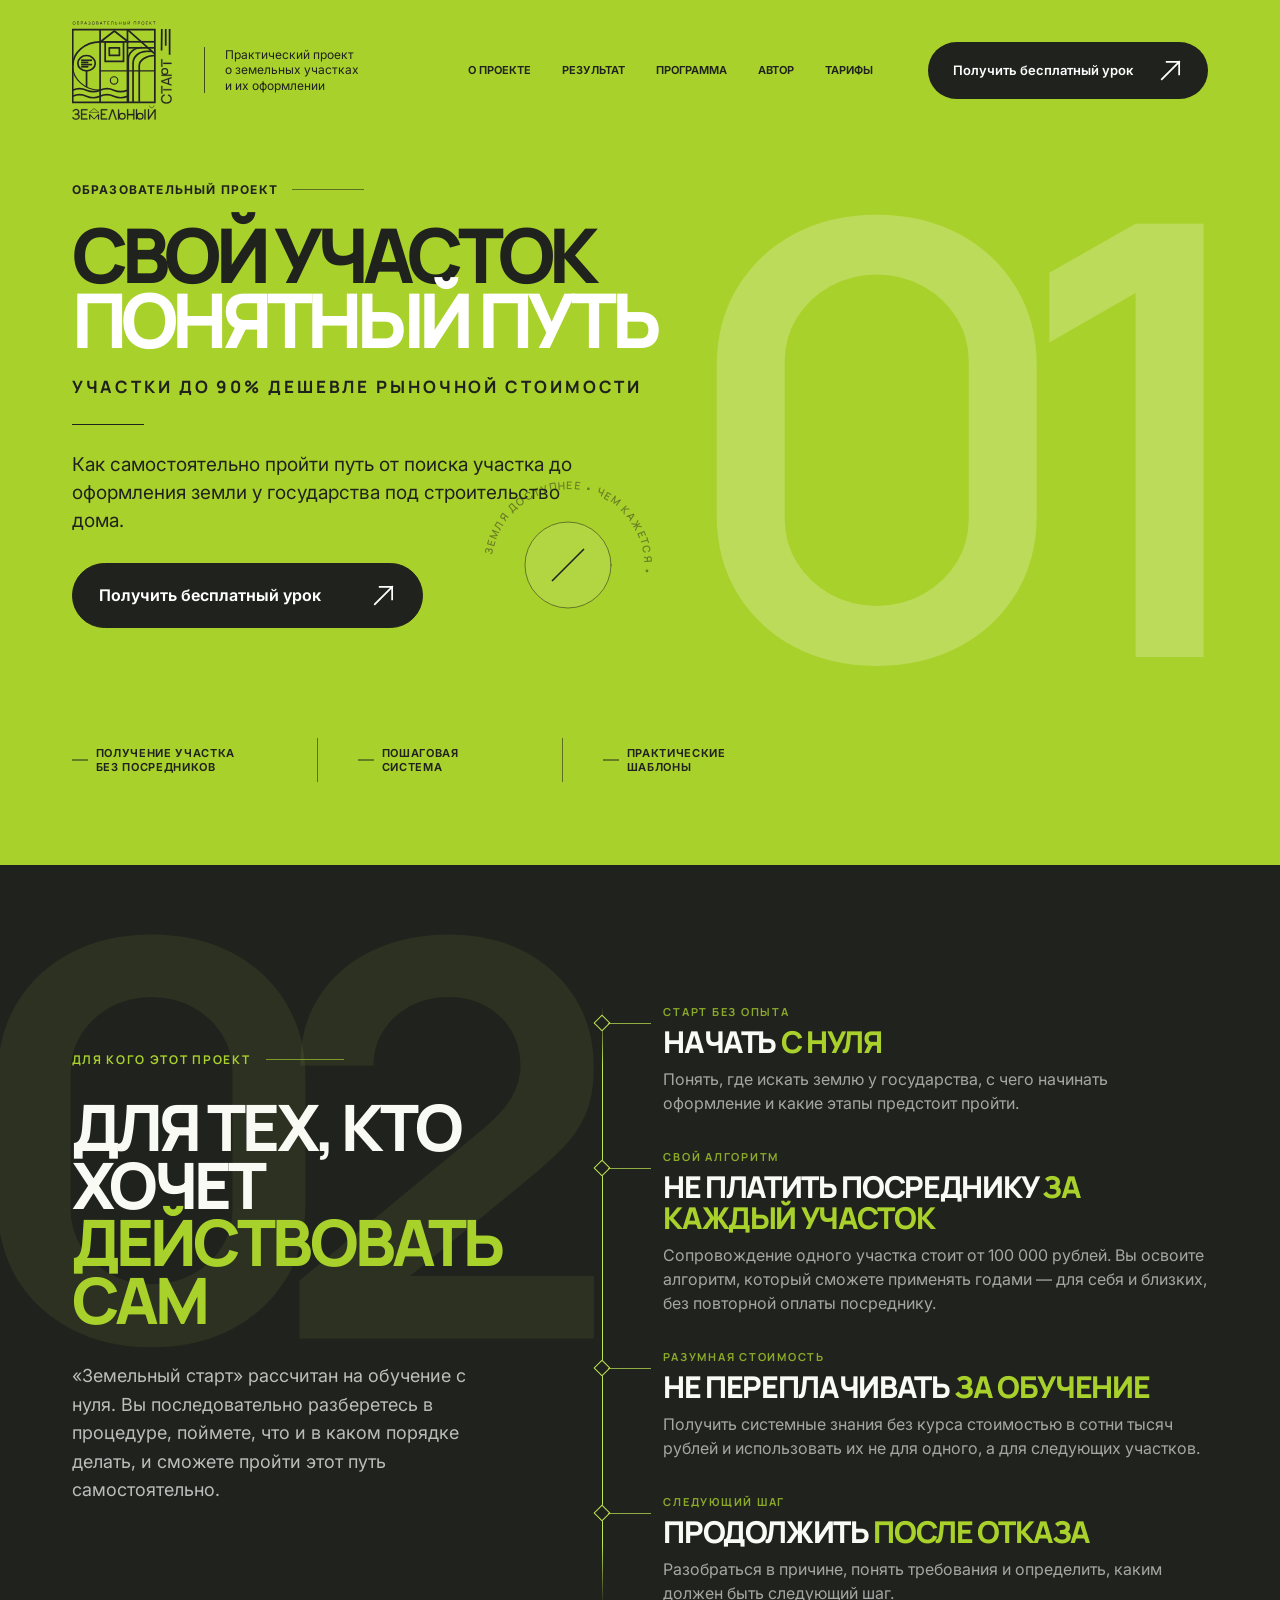
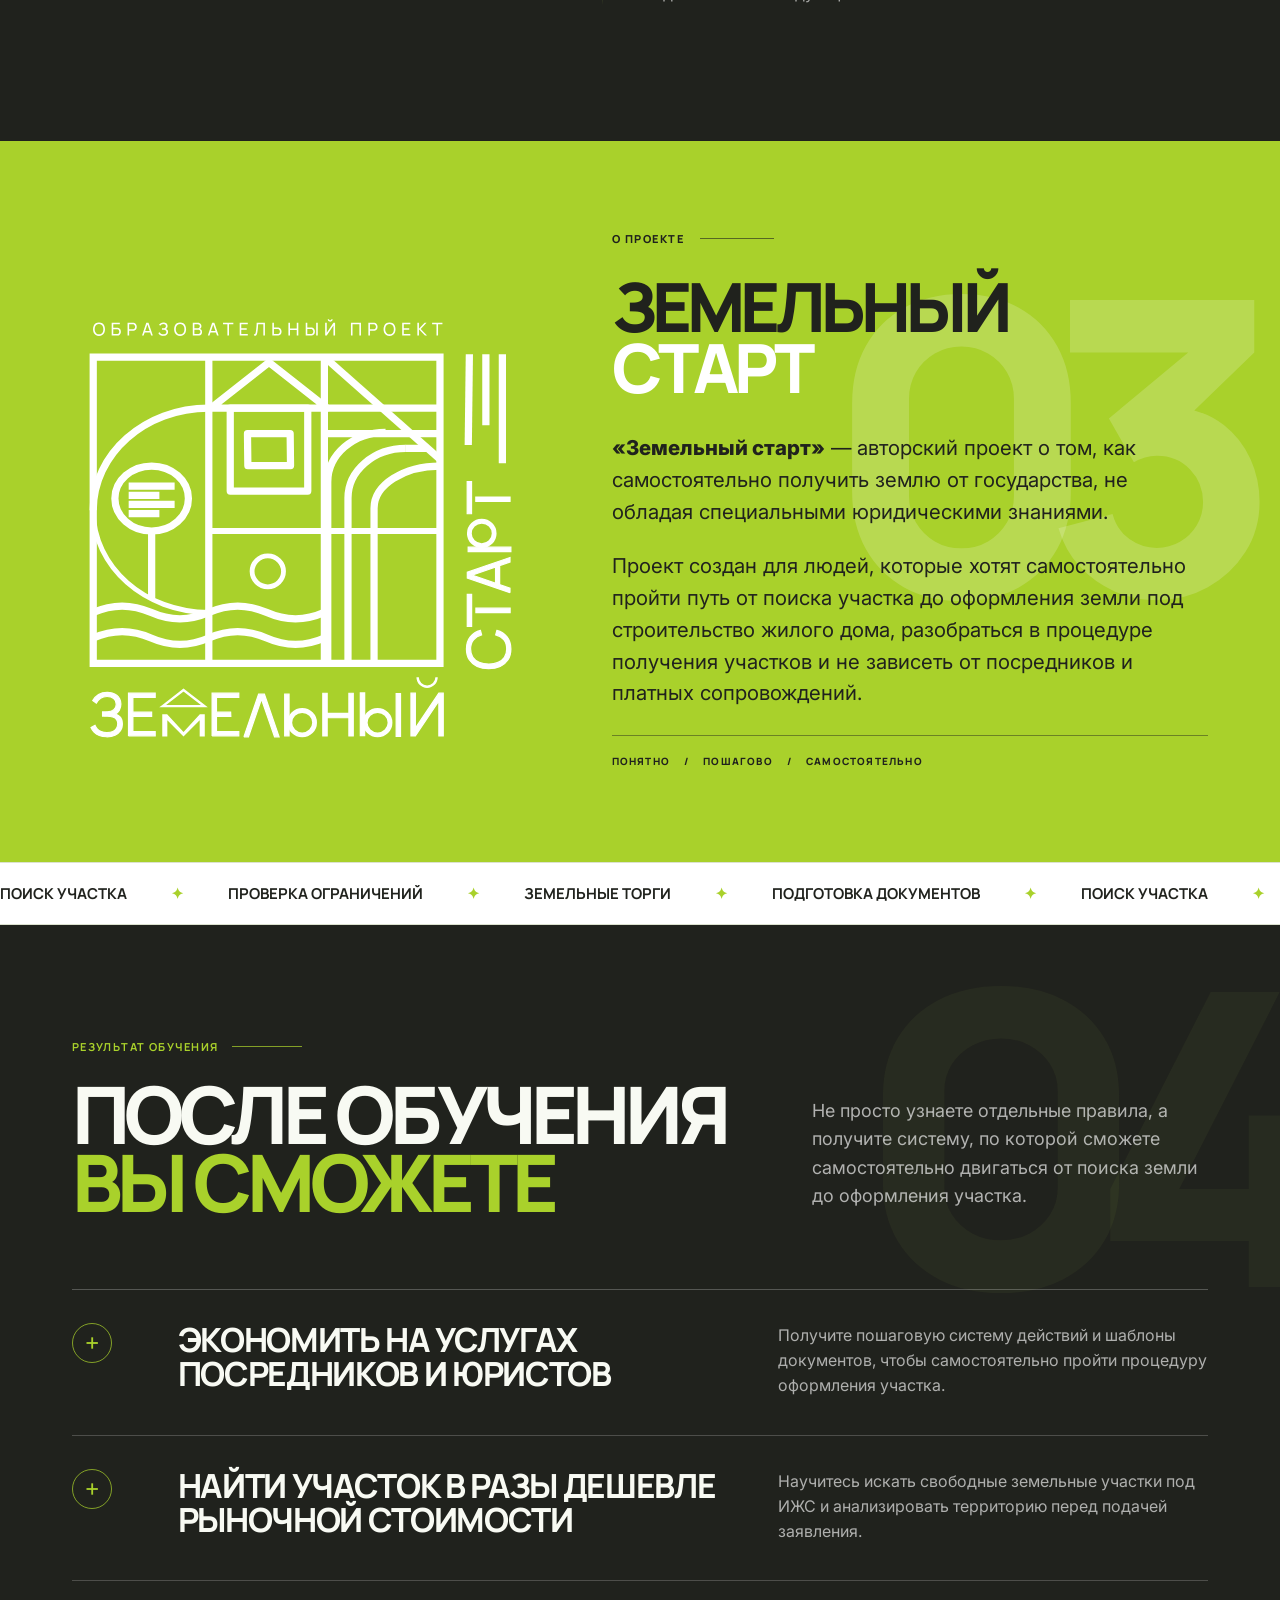
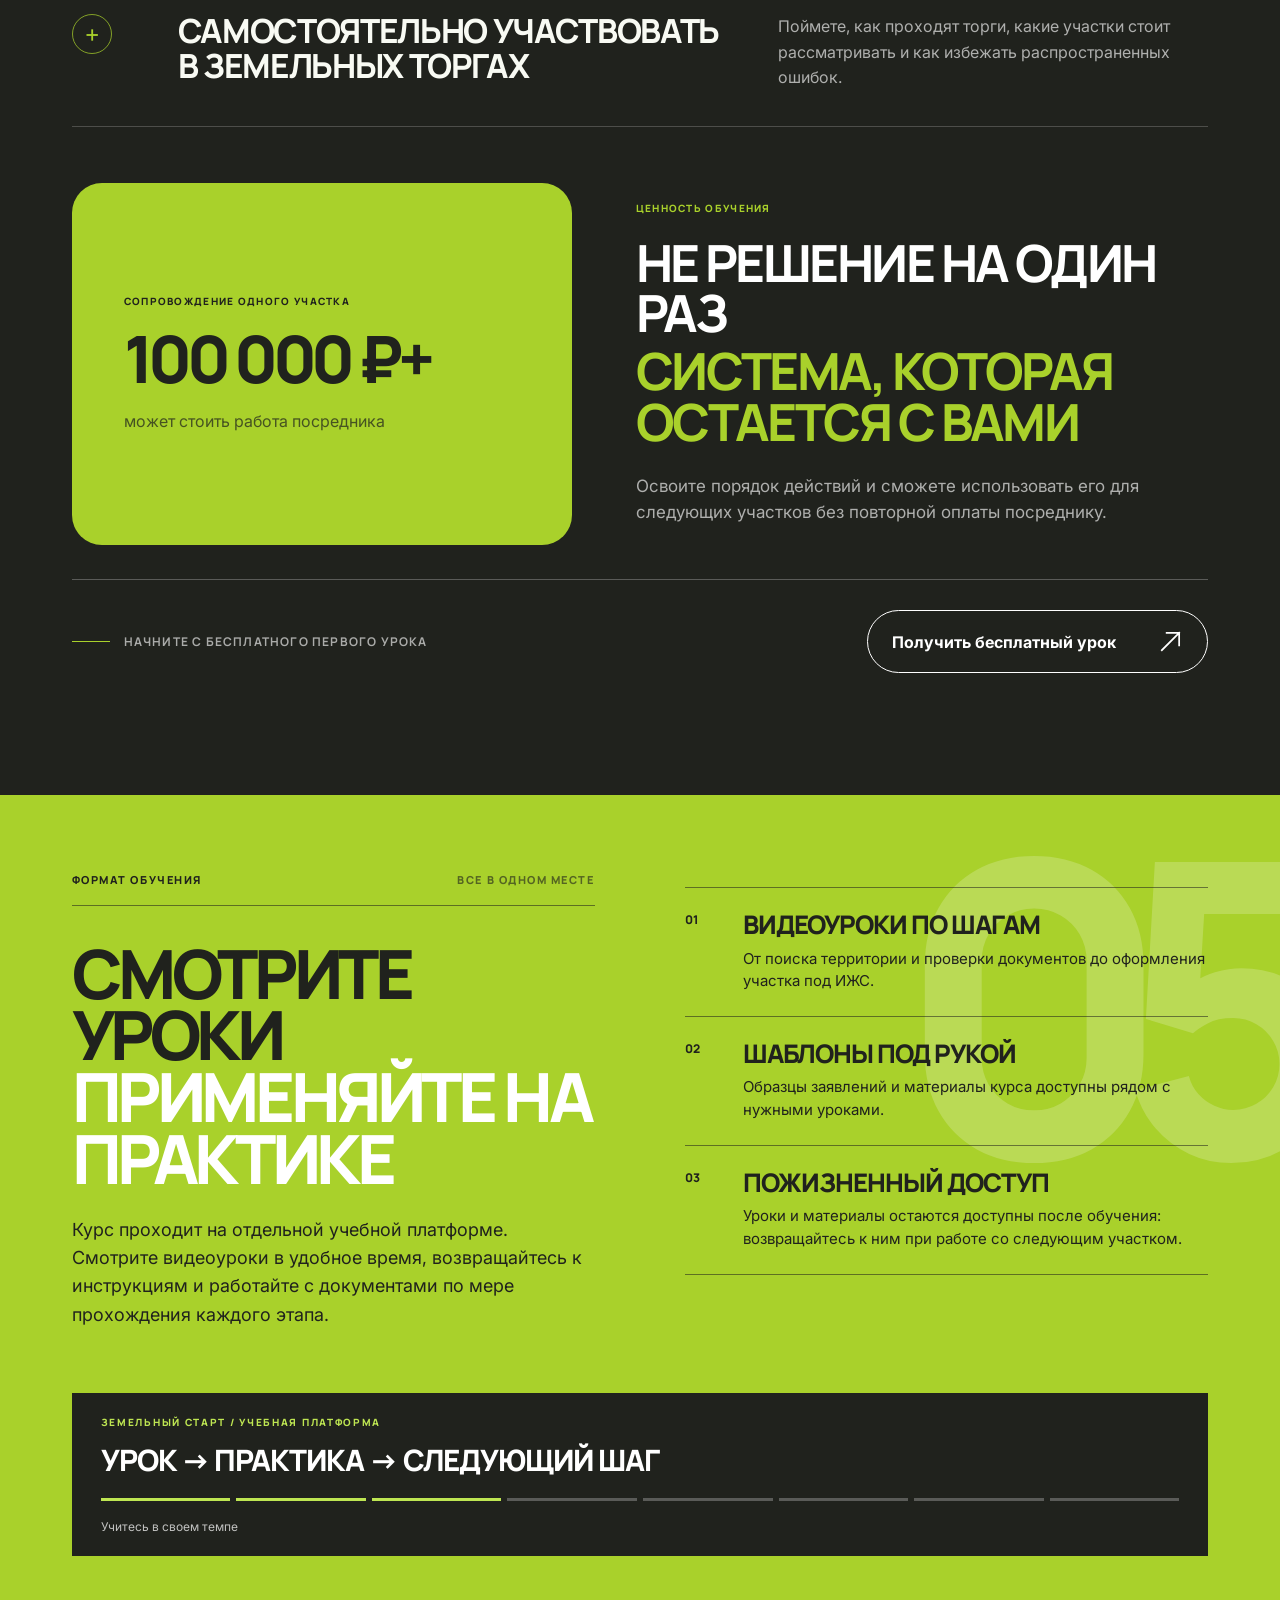
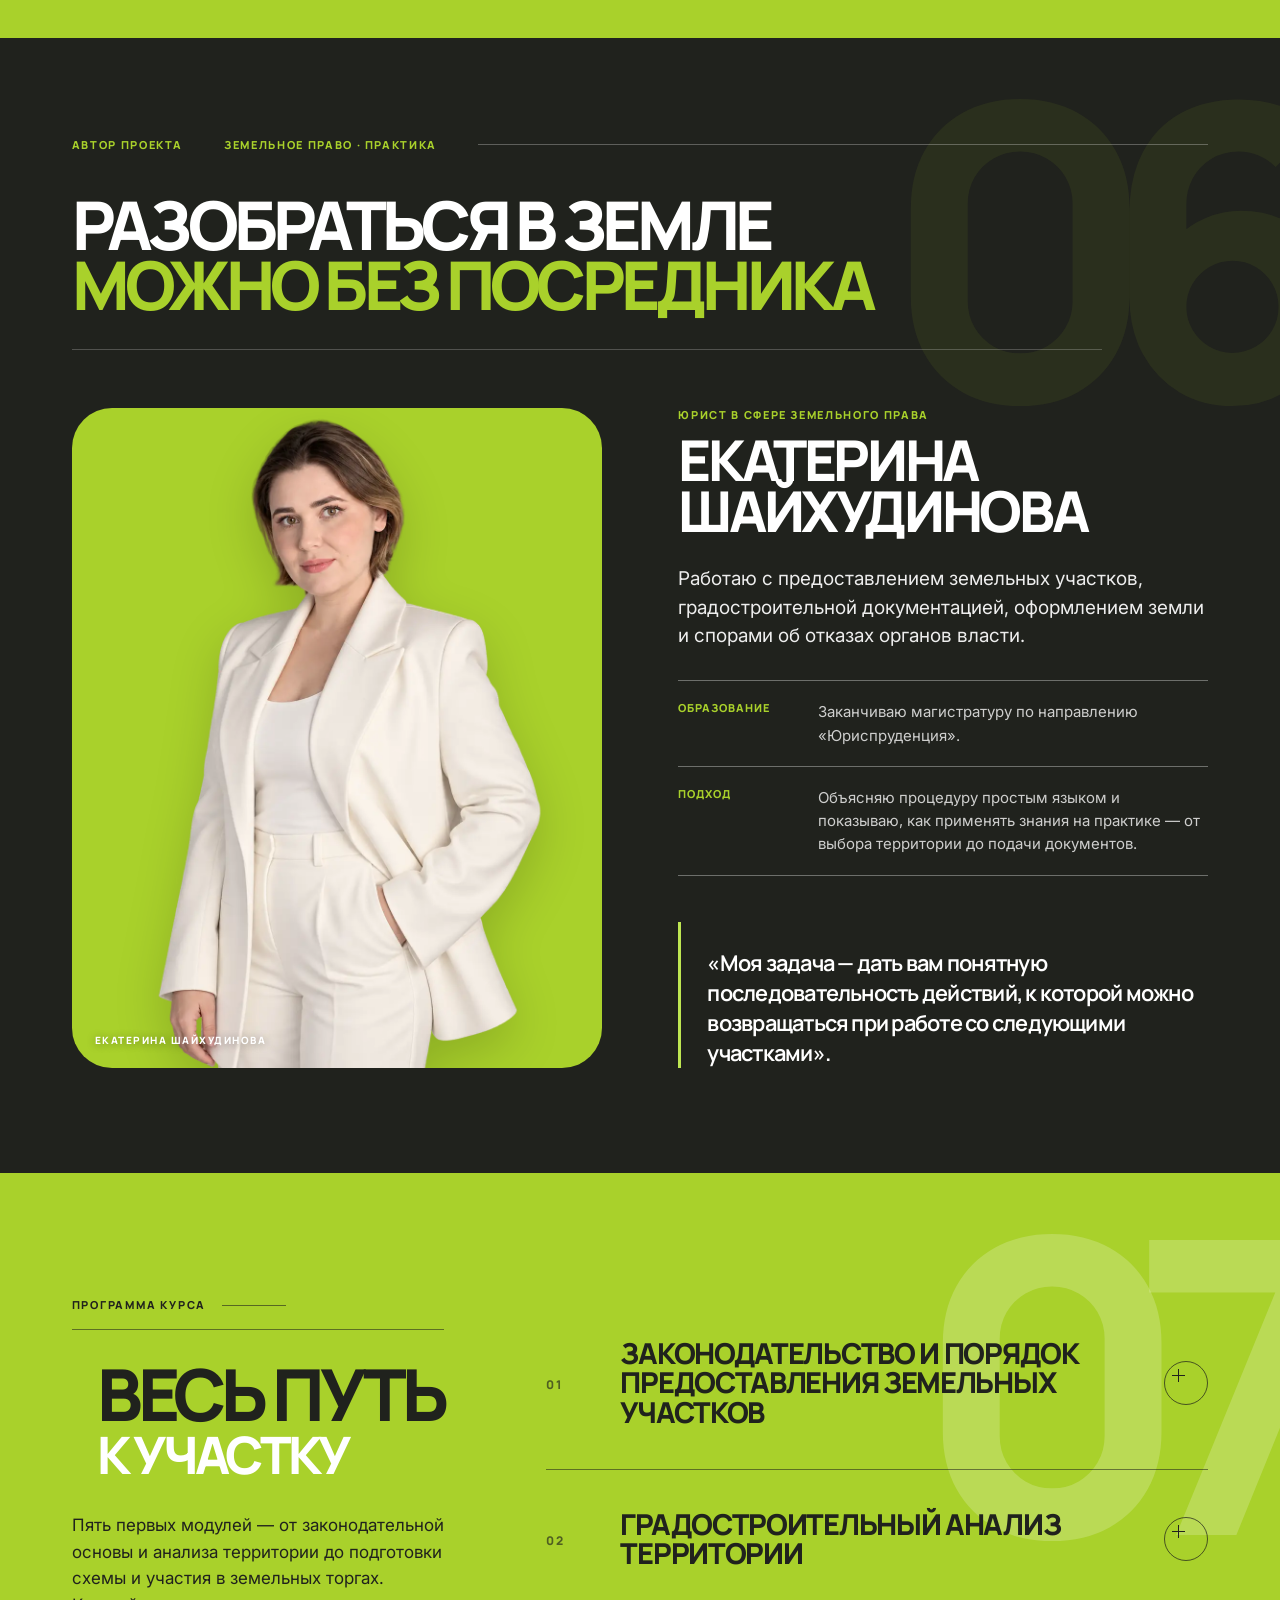
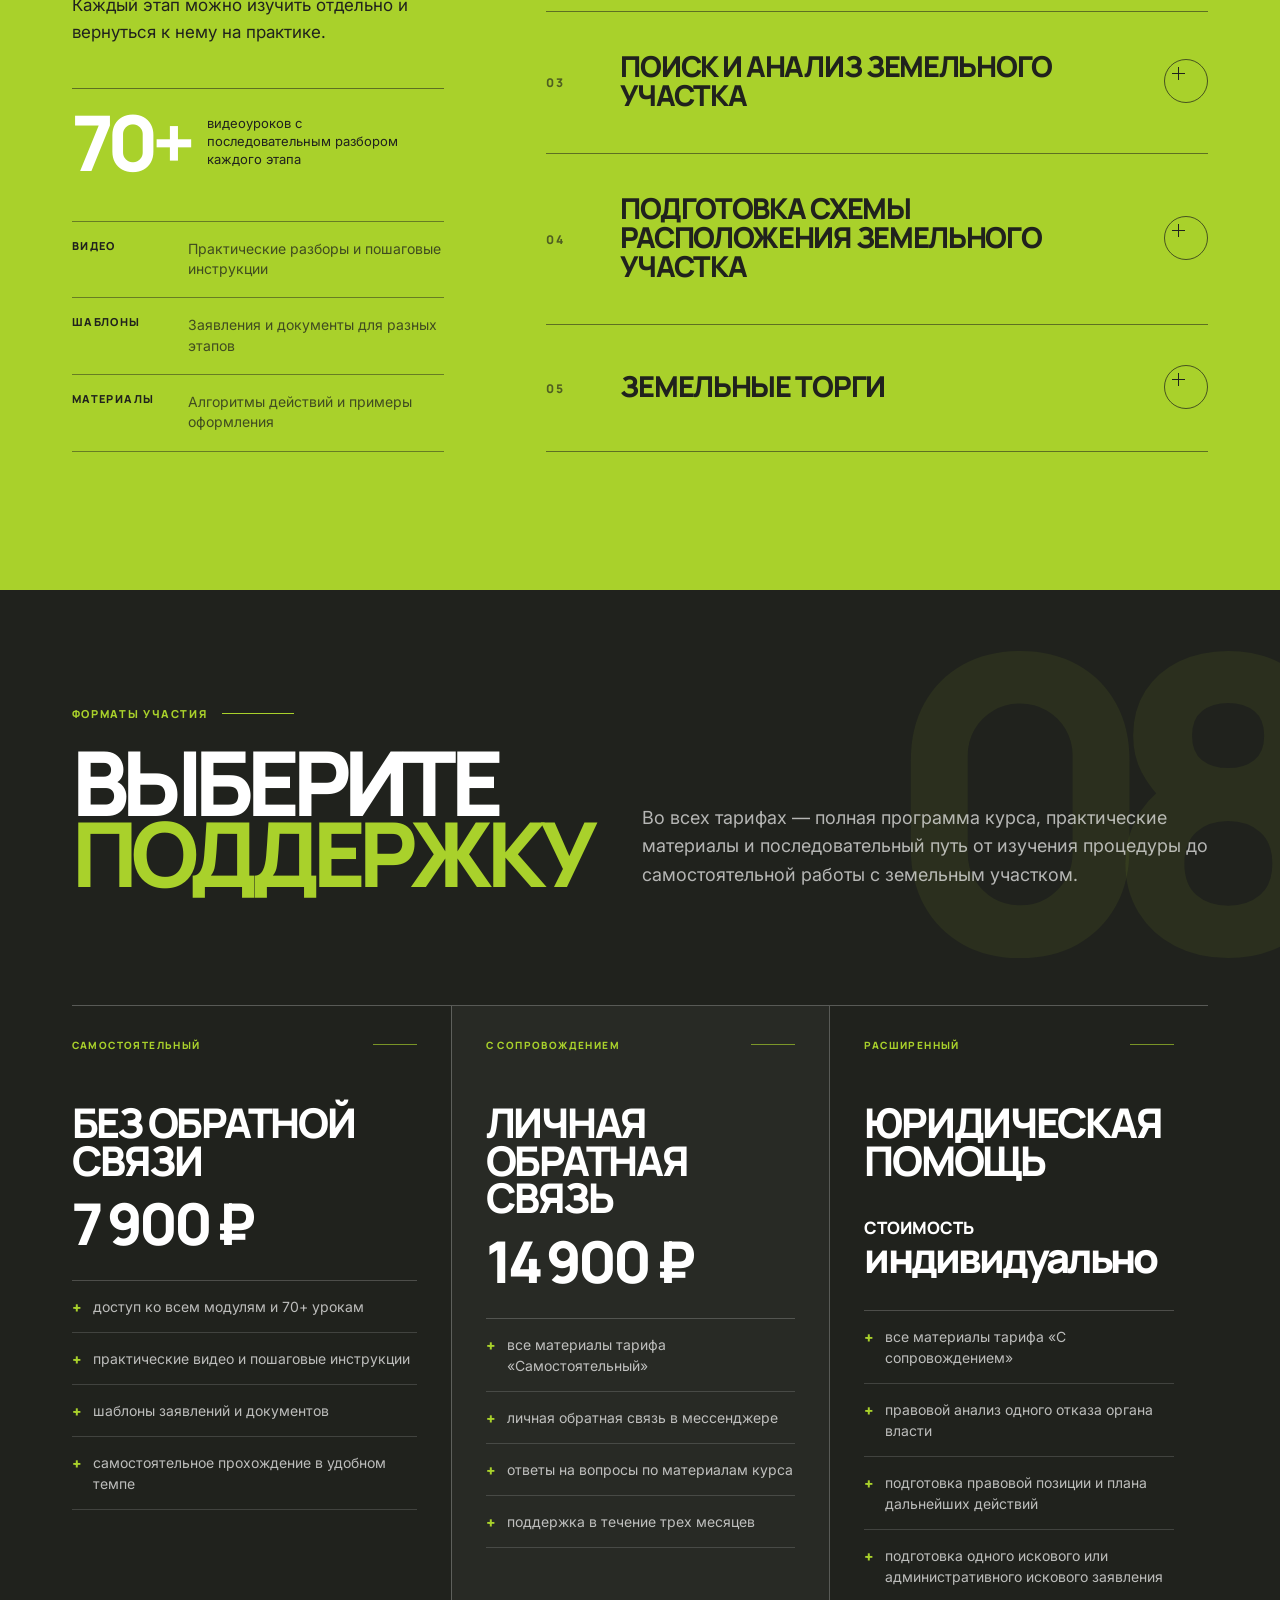
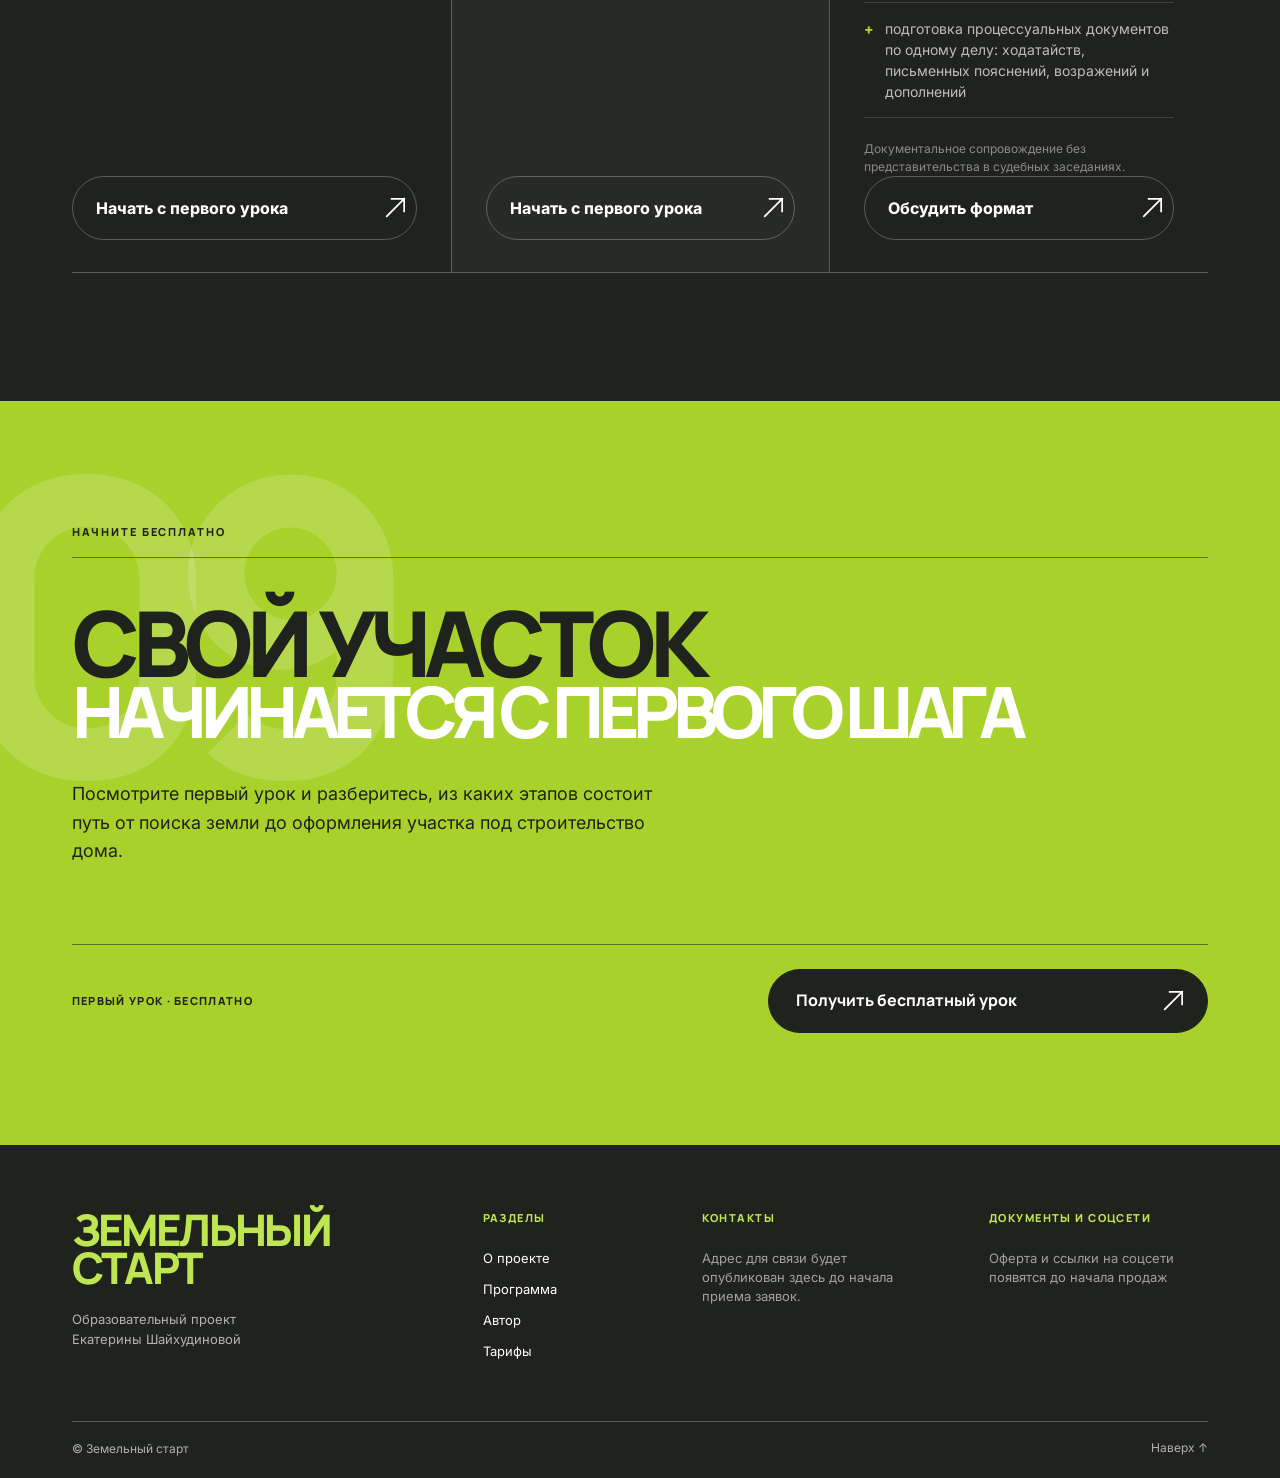
==== index.html @ 696c1075 "Align program guide with five module rows" ====
<!doctype html>
<html lang="ru">
<head>
  <meta charset="UTF-8" />
  <meta name="viewport" content="width=device-width, initial-scale=1" />
  <title>Земельный старт — понятный путь к своему участку</title>
  <meta name="description" content="Авторский образовательный проект Екатерины Шайхудиновой о том, как самостоятельно получить землю от государства." />
  <link rel="preconnect" href="https://fonts.googleapis.com">
  <link rel="preconnect" href="https://fonts.gstatic.com" crossorigin>
  <link href="https://fonts.googleapis.com/css2?family=Inter:wght@400;500;600;700;800&family=Manrope:wght@400;500;600;700;800&display=swap" rel="stylesheet">
  <link rel="icon" type="image/svg+xml" href="data:image/svg+xml,%3Csvg xmlns='http://www.w3.org/2000/svg' viewBox='0 0 64 64'%3E%3Crect width='64' height='64' rx='14' fill='%23c4ea45'/%3E%3Cpath d='M14 44V18h36v26M14 29h36M29 18v26M14 44h36M38 29v15' fill='none' stroke='%23171915' stroke-width='2'/%3E%3Ccircle cx='22' cy='36' r='5' fill='none' stroke='%23171915' stroke-width='2'/%3E%3C/svg%3E" />
  <style>
    :root{--ink:#20221d;--green:#A9D12B;--acid:#B0CF59;--pale:#f4f8e8;--cream:#fbfcf7;--line:#dce2cf;--white:#fff;--max:1360px}
    *{box-sizing:border-box}html{scroll-behavior:smooth}body{margin:0;color:var(--ink);background:#fff;font-family:Inter,Arial,sans-serif;-webkit-font-smoothing:antialiased}a{color:inherit;text-decoration:none}button,input{font:inherit}.wrap{width:min(var(--max),calc(100% - 64px));margin:auto}.eyebrow{display:flex;align-items:center;gap:14px;font-size:12px;font-weight:700;letter-spacing:.1em;text-transform:uppercase}.eyebrow:after{content:"";width:72px;height:1px;background:currentColor;opacity:.55}
    header{height:112px;display:flex;align-items:center;background:#BEDA69;position:relative;z-index:10}.nav{display:grid;grid-template-columns:360px 1fr auto;align-items:center;gap:32px}.brand{display:flex;align-items:center;gap:22px}.brand-logo{width:94px;height:94px;object-fit:contain;display:block}.brand-name{font:800 16px/0.9 Manrope,sans-serif;text-transform:uppercase}.brand-note{font-size:12px;line-height:1.3;max-width:180px;border-left:1px solid rgba(32,34,29,.75);padding-left:22px}.links{display:flex;justify-content:center;gap:38px;font-size:12px;font-weight:650;text-transform:uppercase}.links a{position:relative}.links a:after{content:"";position:absolute;left:0;right:100%;bottom:-6px;height:1px;background:var(--ink);transition:.25s}.links a:hover:after{right:0}.nav-cta,.btn{border:1px solid var(--ink);border-radius:100px;padding:16px 24px;background:var(--ink);color:white;font-weight:600;transition:.25s;cursor:pointer}.nav-cta:hover{background:transparent;color:var(--ink)}
    .hero{min-height:760px;background:#BEDA69;position:relative;overflow:hidden}.hero-grid{display:grid;grid-template-columns:minmax(0,760px) minmax(430px,1fr);gap:34px;padding:54px 0 112px;position:relative;z-index:2}.hero-copy{position:relative;z-index:2}.hero h1{font:800 clamp(68px,6.2vw,98px)/.86 Manrope,sans-serif;letter-spacing:-.075em;text-transform:uppercase;margin:26px 0 22px;max-width:800px}.hero h1 span{display:block;color:white}.saving-note{font:750 17px/1.45 Manrope,sans-serif;letter-spacing:.17em;text-transform:uppercase;max-width:510px;margin-bottom:26px}.saving-note:after{content:"";display:block;width:72px;height:1px;background:var(--ink);margin-top:24px}.lead{font-size:19px;line-height:1.48;max-width:510px;margin:0 0 28px}.hero-actions{display:flex;align-items:center}.primary{display:inline-flex;align-items:center;justify-content:space-between;gap:50px;min-width:330px;border:0;border-radius:100px;padding:19px 26px;background:var(--ink);color:#fff;font-weight:650;white-space:nowrap}.primary i{font-style:normal;font-size:25px}.primary:hover i{transform:translate(4px,-2px)}.primary i{transition:.25s}.orbit-badge{position:absolute;z-index:3;left:510px;top:326px;width:220px;height:220px;color:rgba(32,34,29,.47);pointer-events:none}.orbit-badge svg{width:100%;height:100%;display:block;overflow:visible}.orbit-badge text{font:600 13px Manrope,sans-serif;letter-spacing:.19em;text-transform:uppercase;fill:currentColor}.orbit-badge circle{fill:none;stroke:currentColor;stroke-width:1.3;stroke-dasharray:86 32;stroke-linecap:round}.orbit-badge line{stroke:currentColor;stroke-width:1.4}.hero-side{position:relative;min-width:0;align-self:stretch}.big-no{position:absolute;top:80px;left:-54px;font:600 clamp(430px,38vw,590px)/.76 Manrope,sans-serif;letter-spacing:-.11em;color:rgba(255,255,255,.28);width:760px;transform:scaleX(1.06);transform-origin:left top;white-space:nowrap}.hero-foot{position:absolute;bottom:0;left:0;right:0;height:82px;display:flex;align-items:center;z-index:3}.hero-foot .wrap{display:flex;justify-content:flex-start;gap:0;text-transform:uppercase;font-size:11px;font-weight:650;letter-spacing:.06em}.hero-foot span{width:245px;min-height:44px;padding-right:42px;display:flex;align-items:center}.hero-foot span+span{border-left:1px solid rgba(32,34,29,.6);padding-left:42px}
    section{padding:120px 0}.about-grid,.results-grid,.author-grid{display:grid;grid-template-columns:190px 1fr;gap:72px}.rail{position:relative}.section-no{font:600 118px/.75 Manrope,sans-serif;letter-spacing:-.08em;color:#e6ebd7}.rail-label{margin-top:30px;font-size:11px;text-transform:uppercase;letter-spacing:.1em;font-weight:700}.section-title{font:800 clamp(48px,5vw,76px)/.95 Manrope,sans-serif;letter-spacing:-.055em;text-transform:uppercase;margin:0}.section-title em{font-style:normal;color:var(--green)}.about-copy{font-size:23px;line-height:1.42;max-width:910px;margin:34px 0 0}.about-copy strong{font-weight:700}.marquee{margin-top:100px;border-top:1px solid var(--line);border-bottom:1px solid var(--line);overflow:hidden}.marquee-track{display:flex;width:max-content;animation:move 23s linear infinite}.marquee span{font:700 15px Manrope,sans-serif;text-transform:uppercase;white-space:nowrap;padding:20px 44px 20px 0}.marquee span:after{content:"✦";color:var(--green);margin-left:44px}@keyframes move{to{transform:translateX(-50%)}}
    .outcomes{position:relative;overflow:hidden;background:var(--ink);color:white}.outcomes:after{content:"03";position:absolute;right:-.04em;bottom:-.24em;font:800 min(34vw,520px)/1 Manrope,sans-serif;letter-spacing:-.1em;color:rgba(176,207,89,.035);pointer-events:none}.outcomes .wrap{position:relative;z-index:1}.outcomes .section-no{color:rgba(204,241,90,.12)}.outcomes .section-title em{color:var(--acid)}.outcome-list{display:grid;grid-template-columns:repeat(2,minmax(0,1fr));margin-top:70px;border-top:1px solid rgba(255,255,255,.25)}.outcome{position:relative;display:grid;gap:24px;align-items:start;border-bottom:1px solid rgba(255,255,255,.22);opacity:0;transform:translateY(16px);transition:opacity .65s ease,transform .75s cubic-bezier(.22,1,.36,1),background .25s ease}.outcome:first-child{grid-column:1/-1;grid-template-columns:80px 1.1fr 1fr;padding:34px 0 38px}.outcome:not(:first-child){grid-template-columns:64px 1fr;grid-template-rows:auto 1fr;min-height:230px;padding:34px}.outcome:not(:first-child) p{grid-column:2}.outcome:nth-child(even){padding-left:0;border-right:1px solid rgba(255,255,255,.22)}.outcome:nth-child(odd):not(:first-child){padding-right:0}.results-grid.visible .outcome{opacity:1;transform:none}.results-grid.visible .outcome:nth-child(2){transition-delay:.06s}.results-grid.visible .outcome:nth-child(3){transition-delay:.12s}.results-grid.visible .outcome:nth-child(4){transition-delay:.18s}.results-grid.visible .outcome:nth-child(5){transition-delay:.24s}.outcome-no{font:700 12px Manrope,sans-serif;letter-spacing:.08em;color:var(--acid)}.outcome-no:after{content:"";display:block;width:28px;height:1px;margin-top:12px;background:currentColor;opacity:.65}.outcome h3{font:650 25px/1.18 Manrope,sans-serif;margin:0;transition:transform .25s}.outcome:first-child h3{font-size:clamp(30px,3vw,42px);letter-spacing:-.035em}.outcome p{font-size:15px;line-height:1.58;color:rgba(255,255,255,.67);margin:1px 0 0}.outcome:hover{background:rgba(255,255,255,.025)}.outcome:hover h3{transform:translateX(6px)}
    .method{background:var(--ink);color:white;position:relative;overflow:hidden}.method:before{content:"03";position:absolute;right:-.04em;top:-.22em;font:800 min(42vw,640px)/1 Manrope,sans-serif;letter-spacing:-.1em;color:rgba(176,207,89,.055);pointer-events:none}.method-layout{display:grid;grid-template-columns:minmax(300px,.78fr) 1.22fr;gap:100px;align-items:start;position:relative;z-index:1}.method-copy{position:sticky;top:54px}.method-kicker{display:flex;align-items:center;gap:12px;color:var(--acid);font-size:12px;font-weight:700;letter-spacing:.11em;text-transform:uppercase;margin-bottom:28px}.method-kicker:before{content:"";width:38px;height:1px;background:currentColor}.method-title{font:800 clamp(48px,5.2vw,82px)/.9 Manrope,sans-serif;letter-spacing:-.06em;text-transform:uppercase;margin:0}.method-title span{display:block;color:var(--acid)}.method-intro{font-size:17px;line-height:1.6;color:rgba(255,255,255,.68);max-width:470px;margin:38px 0 0}.steps{display:grid;gap:18px}.step{min-height:245px;padding:30px 34px 32px;border-radius:28px;display:grid;grid-template-columns:110px 1fr;grid-template-rows:auto 1fr auto;column-gap:26px;position:relative;overflow:hidden;color:var(--ink);transition:transform .3s ease,box-shadow .3s ease}.step:nth-child(1){background:var(--acid);margin-right:76px}.step:nth-child(2){background:#fff;margin-left:76px}.step:nth-child(3){background:var(--green);margin-right:34px}.step:hover{transform:translateY(-5px);box-shadow:0 24px 50px rgba(0,0,0,.18)}.step-num{grid-row:1/4;font:800 74px/.8 Manrope,sans-serif;letter-spacing:-.08em;opacity:.2}.step-label{font-size:11px;font-weight:800;letter-spacing:.08em;text-transform:uppercase}.step h3{font:750 clamp(27px,3vw,42px)/1 Manrope,sans-serif;letter-spacing:-.035em;margin:auto 0 18px}.step p{font-size:14px;line-height:1.55;margin:0;max-width:500px;opacity:.7}.step-arrow{position:absolute;right:28px;top:25px;width:38px;height:38px;border:1px solid rgba(32,34,29,.35);border-radius:50%;display:grid;place-items:center;font-size:18px}.method-note{margin-top:30px;display:flex;align-items:center;gap:14px;font-size:12px;color:rgba(255,255,255,.52)}.method-note i{width:7px;height:7px;border-radius:50%;background:var(--acid);box-shadow:0 0 0 7px rgba(176,207,89,.12)}
    .author{overflow:hidden;background:var(--cream)}.author-main{display:grid;grid-template-columns:1fr minmax(320px,.78fr);gap:76px;align-items:start}.author-copy{padding-top:20px}.author-name{font:800 clamp(56px,6vw,96px)/.85 Manrope,sans-serif;letter-spacing:-.065em;text-transform:uppercase;margin:0}.author-role{display:inline-block;font:650 18px Manrope,sans-serif;margin:24px 0 42px;padding:10px 15px;border-radius:100px;background:var(--acid)}.author-details{border-top:1px solid var(--line)}.author-detail{padding:24px 0;border-bottom:1px solid var(--line);display:grid;grid-template-columns:42px 1fr;gap:18px;font-size:15px;line-height:1.58}.author-detail span{color:var(--green);font-weight:700}.portrait-wrap{position:relative;min-height:510px;border-radius:30px 30px 4px 30px;background:var(--green);overflow:hidden;box-shadow:26px 28px 0 var(--pale)}.portrait-wrap:before{content:"";position:absolute;inset:18px;border:1px solid rgba(255,255,255,.55);border-radius:22px 22px 2px 22px;z-index:2}.portrait-wrap img{width:100%;height:100%;min-height:510px;object-fit:cover;object-position:center top;display:block;filter:saturate(.96) contrast(1.02)}.portrait-stamp{position:absolute;left:28px;right:28px;bottom:28px;z-index:3;background:rgba(251,252,247,.88);backdrop-filter:blur(12px);padding:18px 20px;border-radius:14px;font:650 13px/1.35 Manrope,sans-serif;display:flex;justify-content:space-between;gap:16px}.portrait-stamp span{color:var(--green)}.quote{margin-top:58px;background:var(--ink);color:white;padding:48px 56px;font:600 28px/1.3 Manrope,sans-serif;border-radius:4px 30px 30px 30px;max-width:1040px;margin-left:auto}.quote:before{content:"“";color:var(--acid);font-size:72px;line-height:.2;display:block;margin-bottom:26px}
    .cta{background:var(--green);padding:80px 0}.cta-grid{display:grid;grid-template-columns:1.1fr .9fr;gap:80px;align-items:end}.cta h2{font:800 clamp(55px,6vw,92px)/.88 Manrope,sans-serif;text-transform:uppercase;letter-spacing:-.06em;margin:0}.cta h2 span{color:white}.cta p{font-size:17px;line-height:1.5}.form{display:grid;grid-template-columns:1fr 1fr;gap:10px}.form input{height:58px;border:1px solid rgba(23,25,21,.35);background:rgba(255,255,255,.77);border-radius:2px;padding:0 18px;color:var(--ink);outline:none}.form input:focus{border-color:var(--ink)}.form button{grid-column:1/-1;height:60px;border:0;background:var(--ink);color:white;font-weight:650;cursor:pointer}.consent{grid-column:1/-1;font-size:10px;opacity:.65;margin-top:4px}.success{display:none;grid-column:1/-1;padding:18px;background:white;font-weight:650}.form.sent input,.form.sent button,.form.sent .consent{display:none}.form.sent .success{display:block}
    footer{padding:46px 0}.footer-grid{display:flex;justify-content:space-between;align-items:flex-end}.footer-small{font-size:11px;line-height:1.6;text-transform:uppercase;opacity:.55}.reveal{opacity:0;transform:translateY(26px);transition:opacity .75s ease,transform .75s ease}.reveal.visible{opacity:1;transform:none}
    @media(max-width:900px){.wrap{width:min(100% - 34px,var(--max))}header{height:88px}.nav{grid-template-columns:1fr auto}.brand-note,.links{display:none}.brand-logo{width:70px;height:70px}.nav-cta{padding:12px 16px;font-size:12px}.hero{min-height:820px}.hero-grid{grid-template-columns:1fr;padding:48px 0 128px}.hero-copy{padding:0}.hero h1{font-size:clamp(46px,12vw,72px);line-height:.88;max-width:680px}.saving-note{font-size:14px;max-width:440px}.lead{font-size:17px}.orbit-badge{left:auto;right:-22px;top:430px;width:150px;height:150px;opacity:.75}.orbit-badge text{font-size:11px}.hero-side{position:absolute;inset:0;pointer-events:none;z-index:-1}.big-no{top:225px;left:44%;font-size:430px;color:rgba(255,255,255,.2);transform:scaleX(1.04)}.hero-foot .wrap{gap:0;overflow:hidden}.hero-foot span{width:33.333%;padding-right:12px;font-size:8px}.hero-foot span+span{padding-left:12px}.about-grid,.results-grid,.author-grid{grid-template-columns:1fr;gap:40px}.rail{display:flex;align-items:flex-end;gap:24px}.section-no{font-size:82px}.rail-label{margin-bottom:0}.about-copy{font-size:19px}.outcome-list{grid-template-columns:1fr}.outcome:first-child{grid-column:auto;grid-template-columns:42px 1fr;padding:28px 0}.outcome:not(:first-child){grid-template-columns:42px 1fr;min-height:0;padding:28px 0;border-right:0}.outcome:first-child p,.outcome:not(:first-child) p{grid-column:2}.outcome:first-child h3{font-size:26px}.method-layout,.author-main,.cta-grid{grid-template-columns:1fr;gap:50px}.method-copy{position:relative;top:auto}.method-intro{margin-top:26px}.step:nth-child(n){margin:0}.steps{gap:12px}.step{min-height:215px;grid-template-columns:76px 1fr;padding:25px 24px;column-gap:16px}.step-num{font-size:54px}.steps{grid-template-columns:1fr}.portrait-wrap{min-height:520px;max-width:520px}.portrait-wrap img{min-height:520px}section{padding:82px 0}.quote{padding:42px 28px;font-size:26px}.form{grid-template-columns:1fr}.form input,.form button{grid-column:1}.footer-grid{align-items:flex-start;gap:32px}.brand-note{display:none}}
    @media(max-width:520px){.nav-cta{padding:11px 14px;font-size:12px}.hero h1{font-size:43px}.lead{font-size:16px}.micro-card{font-size:13px}.section-title{font-size:41px}.author-name{font-size:49px}.cta h2{font-size:46px}.hero-side{grid-template-columns:1fr}.outcome h3{font-size:20px}.footer-grid{flex-direction:column}}
    @media(max-width:1100px) and (min-width:901px){.nav{grid-template-columns:300px 1fr auto}.brand-note{display:none}.links{gap:22px}.hero{min-height:760px}.hero-grid{grid-template-columns:minmax(0,62%) 1fr;gap:18px}.hero h1{font-size:64px}.big-no{left:-30px;top:110px;font-size:410px}.saving-note{font-size:15px}.lead{max-width:470px}.orbit-badge{left:48%;top:350px;width:180px;height:180px}}
    .hero{padding:0}
    header .brand-logo-crop{display:block;flex:0 0 auto;overflow:hidden}
    header .brand-logo{max-width:none;object-fit:contain;filter:brightness(.18) saturate(0)}
    @media(min-width:1101px){.wrap{width:min(var(--max),88.8vw)}header{height:140px}.nav{grid-template-columns:340px 1fr 280px;gap:24px}.brand{gap:20px}.brand-logo-crop{width:112px;height:100px}.brand-logo-crop .brand-logo{width:176px;height:176px;transform:translate(-39px,-14px)}.brand-note{font-size:12px;line-height:1.28;max-width:180px;padding-left:20px}.links{gap:31px;font-size:11px}.nav-cta{width:280px;display:flex;align-items:center;justify-content:space-between;font-size:13px;padding:16px 25px}.hero{min-height:725px}.hero-grid{grid-template-columns:minmax(0,56%) 1fr;gap:34px;padding:42px 0 98px}.hero h1{font-size:clamp(68px,5.9vw,92px);margin:26px 0 22px}.big-no{top:64px;left:-54px;font-size:clamp(460px,39vw,610px)}.orbit-badge{left:510px;top:286px}.hero-foot{height:82px}}
    @media(min-width:1101px) and (max-width:1300px){.orbit-badge{left:38%}}
    @media(max-width:900px){header .brand-logo-crop{width:66px;height:66px}.brand-logo-crop .brand-logo{width:116px;height:116px;transform:translate(-27px,-10px)}.saving-note{white-space:normal}.hero-foot{bottom:18px}}
    header,.hero{background:var(--green)}
    @media(min-width:901px){.saving-note{max-width:none;white-space:nowrap}.hero-foot{bottom:64px}.big-no{top:16px;left:-70px;font-size:clamp(560px,47vw,740px);color:rgba(255,255,255,.22)}}
    .orbit-badge .orbit-halo{fill:none;stroke:currentColor;stroke-width:.7;stroke-dasharray:none;opacity:.35}.orbit-badge .orbit-wheel{transform-origin:110px 110px;animation:orbit-spin 17s linear infinite}.orbit-badge .orbit-ring{fill:none;stroke:currentColor;stroke-width:1.3;stroke-dasharray:78 27;stroke-linecap:round}.orbit-badge .orbit-core{transform-origin:110px 110px;animation:orbit-breathe 3.4s ease-in-out infinite}.orbit-badge .orbit-core-ring{fill:rgba(255,255,255,.05);stroke:currentColor;stroke-width:.8;stroke-dasharray:none}.orbit-badge .orbit-line{stroke:currentColor;stroke-width:1.5;stroke-dasharray:92;animation:orbit-line 3.4s ease-in-out infinite}.orbit-badge .orbit-dot{fill:var(--ink);stroke:none;filter:drop-shadow(0 0 6px rgba(255,255,255,.55))}@keyframes orbit-spin{to{transform:rotate(360deg)}}@keyframes orbit-breathe{0%,100%{transform:scale(.94);opacity:.62}50%{transform:scale(1.04);opacity:1}}@keyframes orbit-line{0%,100%{stroke-dashoffset:92;opacity:.35}45%,70%{stroke-dashoffset:0;opacity:1}}@media(prefers-reduced-motion:reduce){.orbit-badge .orbit-wheel,.orbit-badge .orbit-core,.orbit-badge .orbit-line{animation:none}}
    .orbit-badge .orbit-wheel text{font-size:11.5px;letter-spacing:.17em}.orbit-badge .orbit-ring{stroke-dasharray:92 24;opacity:.72}.orbit-badge .orbit-core-ring{fill:rgba(255,255,255,.12);stroke-width:1;opacity:.9}.orbit-badge .orbit-line{stroke-width:1.7}.hero-foot .wrap{gap:12px}.hero-foot span{width:245px;min-height:62px;padding:11px 16px;display:grid;grid-template-columns:28px 1fr;align-items:center;border:1px solid rgba(32,34,29,.28);border-radius:2px 16px 2px 2px;background:rgba(255,255,255,.09);transition:transform .25s ease,background .25s ease}.hero-foot span+span{border-left:1px solid rgba(32,34,29,.28);padding-left:16px}.hero-foot span:before{font:700 10px Manrope,sans-serif;opacity:.48}.hero-foot span:nth-child(1):before{content:"01"}.hero-foot span:nth-child(2):before{content:"02"}.hero-foot span:nth-child(3):before{content:"03"}.hero-foot span:hover{transform:translateY(-3px);background:rgba(255,255,255,.16)}@media(max-width:900px){.hero-foot .wrap{gap:6px}.hero-foot span{width:calc((100% - 12px)/3);min-height:68px;padding:8px;grid-template-columns:1fr;align-content:center;gap:4px;border-radius:2px 10px 2px 2px}.hero-foot span+span{padding-left:8px}.hero-foot span:before{font-size:8px}}
    .orbit-badge{display:grid;place-items:center}.orbit-badge:before{content:"";position:absolute;inset:38px;border-radius:50%;background:rgba(255,255,255,.1);border:1px solid rgba(32,34,29,.18)}.orbit-badge .orbit-track{fill:none;stroke:currentColor;stroke-width:1;stroke-dasharray:22 12;opacity:.52}.orbit-message{position:relative;z-index:2;width:132px;padding-left:14px;border-left:1px solid rgba(32,34,29,.55);text-transform:uppercase;text-align:left;color:var(--ink)}.orbit-message span,.orbit-message strong{display:block}.orbit-message span{font:600 10px/1.25 Manrope,sans-serif;letter-spacing:.13em}.orbit-message strong{font:800 18px/1.05 Manrope,sans-serif;letter-spacing:-.025em;margin:4px 0}.orbit-message i{display:block;font:400 25px/1 Manrope,sans-serif;margin-top:9px}.hero-foot .wrap{gap:0}.hero-foot span{width:245px;min-height:44px;padding:0 40px 0 0;display:grid;grid-template-columns:24px 1fr;align-items:center;border:0;border-radius:0;background:none;transition:none}.hero-foot span+span{border-left:1px solid rgba(32,34,29,.55);padding-left:40px}.hero-foot span:before{content:""!important;width:16px;height:2px;background:var(--ink);opacity:.48}.hero-foot span:hover{transform:none;background:none}.lesson-modal{width:auto;max-width:none;border:0;padding:0;background:transparent;color:var(--ink)}.lesson-modal::backdrop{background:rgba(20,22,18,.7);backdrop-filter:blur(7px)}.modal-card{position:relative;width:min(520px,calc(100vw - 28px));padding:38px;background:var(--cream);border-radius:3px 28px 28px 28px;box-shadow:0 30px 100px rgba(0,0,0,.28)}.lesson-modal[open] .modal-card{animation:modal-in .32s ease-out}.modal-close{position:absolute;right:18px;top:18px;width:42px;height:42px;border:1px solid var(--line);border-radius:50%;background:transparent;font-size:23px;line-height:1;cursor:pointer}.modal-kicker{font:700 11px Manrope,sans-serif;letter-spacing:.12em;text-transform:uppercase;color:#739313;margin-bottom:20px}.modal-card h2{font:800 clamp(38px,7vw,58px)/.9 Manrope,sans-serif;letter-spacing:-.055em;text-transform:uppercase;margin:0 48px 14px 0}.modal-card>p{font-size:15px;line-height:1.5;opacity:.68;margin:0 0 26px}.modal-form{display:grid;gap:10px}.modal-form input[type="text"],.modal-form input[type="tel"],.modal-form input[type="email"]{width:100%;height:56px;border:1px solid var(--line);background:white;padding:0 16px;outline:none}.modal-form input:focus{border-color:var(--ink)}.modal-submit{height:58px;border:0;background:var(--ink);color:white;font-weight:700;cursor:pointer;margin-top:4px}.modal-consent{display:grid;grid-template-columns:18px 1fr;gap:9px;align-items:start;font-size:10px;line-height:1.45;opacity:.65;margin-top:4px}.modal-success{display:none;padding:24px;background:var(--green);font-weight:700}.modal-form.sent>*{display:none}.modal-form.sent .modal-success{display:block}@keyframes modal-in{from{opacity:0;transform:translateY(18px) scale(.98)}to{opacity:1;transform:none}}@media(max-width:900px){.hero-foot span{width:33.333%;min-height:50px;padding:0 10px 0 0;grid-template-columns:12px 1fr}.hero-foot span+span{padding-left:10px}.hero-foot span:before{width:7px;height:1px}.modal-card{padding:30px 22px}.modal-card h2{font-size:42px}}
    .orbit-badge:before{display:none}.orbit-badge .orbit-wheel text{font-size:10.5px;letter-spacing:.13em}.orbit-badge .orbit-core-ring{fill:rgba(255,255,255,.12);stroke:rgba(32,34,29,.58);stroke-width:1;stroke-dasharray:none}.orbit-badge .orbit-line{stroke:var(--ink);stroke-width:1.6}.lesson-modal[open]{display:grid;place-items:center;position:fixed;inset:0;width:100vw;height:100vh;max-width:none;max-height:none;margin:0;padding:20px;background:transparent}.modal-card{width:min(780px,calc(100vw - 36px));padding:0;display:grid;grid-template-columns:290px 1fr;overflow:hidden;border-radius:4px 30px 30px 30px;background:var(--cream)}.modal-visual{position:relative;overflow:hidden;min-height:570px;padding:34px 30px;background:var(--green);display:flex;flex-direction:column}.modal-visual:after{content:"01";position:absolute;right:-36px;bottom:-54px;font:700 270px/.8 Manrope,sans-serif;letter-spacing:-.12em;color:rgba(255,255,255,.22)}.modal-visual-label{font:700 11px Manrope,sans-serif;letter-spacing:.13em;text-transform:uppercase}.modal-visual h3{font:800 35px/.94 Manrope,sans-serif;letter-spacing:-.055em;text-transform:uppercase;margin:auto 0 20px;position:relative;z-index:1}.modal-visual p{font-size:13px;line-height:1.45;max-width:190px;margin:0;position:relative;z-index:1}.modal-body{padding:42px 38px 34px}.modal-body>p{font-size:15px;line-height:1.5;opacity:.68;margin:0 0 24px}.modal-field{display:grid;gap:6px}.modal-field span{font:700 10px Manrope,sans-serif;letter-spacing:.08em;text-transform:uppercase;opacity:.56}.modal-submit{border-radius:100px;margin-top:8px}.modal-close{z-index:3;background:rgba(251,252,247,.75);backdrop-filter:blur(8px)}@media(max-width:700px){.lesson-modal[open]{padding:12px}.modal-card{grid-template-columns:1fr;width:min(500px,calc(100vw - 24px));max-height:calc(100vh - 24px);overflow:auto;border-radius:4px 22px 22px 22px}.modal-visual{min-height:130px;padding:22px}.modal-visual:after{font-size:150px;right:-15px;bottom:-32px}.modal-visual h3{font-size:27px;max-width:260px;margin:25px 0 0}.modal-visual p{display:none}.modal-body{padding:28px 22px 24px}.modal-card h2{font-size:39px}.modal-close{right:12px;top:12px}}
    .modal-visual:after{display:none}.modal-logo{position:absolute;width:345px;height:auto;right:-88px;top:72px;filter:brightness(0) invert(1);opacity:.15;pointer-events:none}.modal-visual-label,.modal-visual h3,.modal-visual p{position:relative;z-index:2}.modal-visual p{max-width:225px}.modal-visual h3{font-size:39px}.orbit-dot{display:none}@media(min-width:1301px){.orbit-badge{left:460px;top:315px}}@media(min-width:1101px) and (max-width:1300px){.orbit-badge{left:34%;top:315px}}@media(min-width:901px) and (max-width:1100px){.orbit-badge{left:43%;top:375px}}@media(max-width:900px){.orbit-badge{right:4px;top:458px}}@media(max-width:700px){.modal-visual{min-height:210px}.modal-logo{width:230px;right:-42px;top:8px;opacity:.13}.modal-visual h3{font-size:30px;margin:32px 0 12px}.modal-visual p{display:block;font-size:12px;max-width:245px}}
    .modal-visual{display:grid;grid-template-rows:auto minmax(280px,1fr) auto auto}.modal-logo-stage{position:relative;min-height:280px;display:grid;place-items:center}.modal-logo{left:50%;right:auto;top:calc(50% + 60px);width:450px;transform:translate(-50%,-50%);opacity:.25}.modal-visual h3{margin:0 0 18px}.modal-visual-label,.modal-visual h3,.modal-visual p{width:100%}@media(max-width:700px){.modal-visual{grid-template-rows:auto minmax(150px,1fr) auto auto;min-height:350px}.modal-logo-stage{min-height:150px}.modal-logo{left:50%;top:calc(50% + 36px);right:auto;width:270px;transform:translate(-50%,-50%);opacity:.23}.modal-visual h3{margin:0 0 12px}}
    .modal-logo{top:50%;width:390px;filter:brightness(0) invert(1);opacity:.62}.modal-visual-label{display:flex;align-items:center;gap:12px;padding-left:8px;white-space:nowrap}.modal-visual-label:after{content:"";flex:1;height:1px;background:rgba(32,34,29,.48)}.modal-visual h3{padding-top:18px;border-top:1px solid rgba(255,255,255,.72);font-size:27px;line-height:1.02;letter-spacing:-.035em;margin:0 0 13px}.modal-visual h3 span{color:white}.modal-visual p{max-width:235px;font-size:12px;line-height:1.5;color:rgba(32,34,29,.78)}.modal-kicker{display:flex;align-items:center;gap:14px;width:100%;margin:0 0 20px;padding:0}.modal-kicker:after{content:"";width:54px;height:1px;background:currentColor;opacity:.55}.modal-body h2{margin-left:0}.modal-body>p{margin-left:0}
    .mobile-menu-toggle,.mobile-nav{display:none}@media(max-width:900px){header{height:104px}.nav{grid-template-columns:minmax(0,1fr) auto;gap:10px}.nav .brand{gap:10px;min-width:0}.nav .brand-logo-crop{width:78px;height:78px;overflow:visible}.nav .brand-logo-crop .brand-logo{width:78px;height:78px;transform:none}.nav .brand-note{display:block!important;max-width:126px;padding-left:12px;font-size:10px;line-height:1.3;text-transform:none;opacity:1}.nav-cta,.links{display:none}.mobile-menu-toggle{display:flex;align-items:center;gap:9px;border:0;background:none;padding:0;color:var(--ink);font:700 11px Manrope,sans-serif;letter-spacing:.12em;text-transform:uppercase;cursor:pointer}.menu-icon{width:48px;height:48px;border-radius:50%;background:var(--ink);display:grid;place-content:center;gap:6px}.menu-icon i{display:block;width:20px;height:2px;background:white;transition:transform .24s ease}.mobile-menu-toggle[aria-expanded="true"] .menu-icon i:first-child{transform:translateY(4px) rotate(45deg)}.mobile-menu-toggle[aria-expanded="true"] .menu-icon i:last-child{transform:translateY(-4px) rotate(-45deg)}.mobile-nav{position:fixed;z-index:60;top:92px;right:17px;width:min(310px,calc(100vw - 34px));padding:18px;background:var(--ink);color:white;display:block;border-radius:22px 4px 22px 22px;box-shadow:0 22px 55px rgba(20,22,18,.24);opacity:0;visibility:hidden;pointer-events:none;transform:translateY(-8px) scale(.98);transform-origin:top right;transition:opacity .22s ease,transform .22s ease,visibility .22s}.mobile-nav.open{opacity:1;visibility:visible;pointer-events:auto;transform:none}.mobile-nav-head{display:flex;align-items:center;justify-content:space-between;padding:1px 2px 9px}.mobile-nav-title{font:700 10px Manrope,sans-serif;letter-spacing:.13em;text-transform:uppercase;color:var(--acid)}.mobile-nav-close{width:34px;height:34px;border:1px solid rgba(255,255,255,.25);border-radius:50%;background:transparent;color:white;font-size:21px;line-height:1;cursor:pointer}.mobile-nav-links{display:grid;gap:0;margin:4px 0 14px;border-top:1px solid rgba(255,255,255,.14)}.mobile-nav-links a{font:650 17px/1.1 Manrope,sans-serif;letter-spacing:-.02em;text-transform:uppercase;border-bottom:1px solid rgba(255,255,255,.14);padding:13px 2px}.mobile-nav-cta{display:flex;align-items:center;justify-content:space-between;padding:15px 17px;border-radius:100px;background:var(--green);color:var(--ink);font-size:12px;font-weight:700}.hero{min-height:790px}.hero-grid{display:block;padding:150px 0 138px}.hero-copy{position:relative;z-index:2;padding:0}.hero-side{position:absolute;inset:0;z-index:0}.big-no{top:16px;left:-30px;width:auto;font-size:370px;line-height:.76;letter-spacing:-.12em;transform:scaleX(1.08);color:rgba(255,255,255,.22)}.hero .eyebrow{font-size:11px;gap:12px}.hero .eyebrow:after{width:70px}.hero h1{font-size:clamp(37px,10.3vw,48px);line-height:.88;margin:23px 0 25px;max-width:none;white-space:nowrap}.saving-note{font-size:15px;line-height:1.45;letter-spacing:.13em;max-width:360px;margin-bottom:25px}.saving-note:after{margin-top:22px}.lead{font-size:17px;line-height:1.48;max-width:360px;margin-bottom:30px}.primary{width:100%;min-width:0;padding:20px 24px;font-size:16px}.primary i{position:relative;display:block;flex:0 0 24px;width:24px;height:24px;font-size:0}.primary i:before{content:"";position:absolute;left:3px;bottom:3px;width:21px;height:1.5px;background:#fff;transform:rotate(-45deg);transform-origin:center}.primary i:after{content:"";position:absolute;right:1px;top:1px;width:11px;height:11px;border-top:1.5px solid #fff;border-right:1.5px solid #fff}.orbit-badge{display:none}.hero-foot{bottom:32px;height:62px}.hero-foot .wrap{width:calc(100% - 34px)}.hero-foot span{width:33.333%;min-height:48px;padding:0 12px 0 0;display:block;font-size:9px;line-height:1.35;letter-spacing:.07em}.hero-foot span+span{padding-left:12px;border-left:1px solid rgba(32,34,29,.6)}.hero-foot span:before{display:none}}@media(max-width:700px){.modal-logo{top:50%;width:245px;filter:brightness(0) invert(1);opacity:.58}.modal-visual h3{font-size:24px;padding-top:14px}.modal-visual p{font-size:12px}}
    .modal-card{width:min(720px,calc(100vw - 36px));grid-template-columns:260px 1fr}.modal-visual{grid-template-rows:1fr auto;min-height:510px;padding:26px 28px 30px}.modal-logo-stage{min-height:0}.modal-logo{top:36%;width:380px;opacity:.72}.modal-visual-title{position:relative;z-index:2;padding-top:16px;border-top:1px solid rgba(255,255,255,.68);font:750 15px/1.22 Manrope,sans-serif;letter-spacing:.09em;text-transform:uppercase}.modal-body{padding:32px 30px 26px}.modal-body h2{font-size:46px;line-height:.9;margin:0 48px 14px 0}.modal-body h2:after{content:"";display:block;width:72px;height:1px;background:var(--ink);margin-top:18px}.modal-body>p{margin:0 0 18px}.modal-form{gap:7px}.modal-form input[type="text"],.modal-form input[type="tel"],.modal-form input[type="email"]{height:50px}.modal-submit{height:54px}
    .about-section{position:relative;overflow:hidden;background:var(--cream);padding:120px 0 180px}.about-new-grid{display:grid;grid-template-columns:minmax(390px,460px) minmax(0,1fr);gap:18px;align-items:stretch}.about-visual{position:relative;min-height:0}.about-logo{position:absolute;z-index:1;left:0;top:-14.9%;width:auto;max-width:none;height:178%;aspect-ratio:1;display:block;background:var(--green);-webkit-mask:url("assets/logo-zemelny-start.svg") center/contain no-repeat;mask:url("assets/logo-zemelny-start.svg") center/contain no-repeat;opacity:0;transform:translateX(-22.5%) scale(.96);transform-origin:center;transition:opacity 1s cubic-bezier(.22,1,.36,1),transform 1.15s cubic-bezier(.22,1,.36,1)}.about-content{position:relative;z-index:2;color:#343830}.about-number{position:absolute;z-index:0;right:-42px;top:50%;transform:translateY(-50%) scaleX(1.08);transform-origin:right center;font:600 clamp(390px,32vw,510px)/.72 Manrope,sans-serif;letter-spacing:-.13em;color:rgba(169,209,43,.085);white-space:nowrap;opacity:0;transition:opacity 1.4s .18s ease}.about-kicker,.about-heading,.about-text{position:relative;z-index:1;opacity:0;transform:translateY(18px);transition:opacity .75s cubic-bezier(.22,1,.36,1),transform .85s cubic-bezier(.22,1,.36,1)}.about-heading{transition-delay:.1s}.about-text{transition-delay:.2s}.about-new-grid.visible .about-logo{opacity:1;transform:translateX(-22.5%) scale(1)}.about-new-grid.visible .about-visual{animation:about-logo-float 7s 1.2s ease-in-out infinite}.about-new-grid.visible .about-number{opacity:1;animation:about-number-breathe 8s 1.5s ease-in-out infinite}.about-new-grid.visible .about-kicker,.about-new-grid.visible .about-heading,.about-new-grid.visible .about-text{opacity:1;transform:none}.about-kicker{display:flex;align-items:center;gap:16px;margin-bottom:26px;font:700 12px Manrope,sans-serif;letter-spacing:.13em;text-transform:uppercase}.about-kicker:after{content:"";width:82px;height:1px;background:currentColor;opacity:.55;transform-origin:left;transform:scaleX(0);transition:transform .8s .55s cubic-bezier(.22,1,.36,1)}.about-new-grid.visible .about-kicker:after{transform:scaleX(1)}.about-heading{font:800 clamp(52px,4.5vw,68px)/.9 Manrope,sans-serif;letter-spacing:-.06em;text-transform:uppercase;margin:0 0 30px;white-space:nowrap}.about-heading span{display:inline;color:var(--green)}.about-text{max-width:710px;font-size:19px;line-height:1.5}.about-text p{margin:0}.about-text p+p{margin-top:22px}.about-text strong{font-weight:750}.about-marker{position:absolute;z-index:2;right:0;bottom:-62px;display:flex;align-items:center;gap:14px;font:700 10px Manrope,sans-serif;letter-spacing:.14em;text-transform:uppercase;color:rgba(52,56,48,.62);opacity:0;transform:translateX(18px);transition:opacity .8s .45s ease,transform .9s .45s cubic-bezier(.22,1,.36,1)}.about-marker:before{content:"";width:58px;height:1px;background:var(--green)}.about-marker span+span:before{content:"/";margin-right:14px;color:var(--green)}.about-new-grid.visible .about-marker{opacity:1;transform:none}.about-section+.marquee{margin-top:0}@keyframes about-logo-float{0%,100%{transform:translateY(0)}50%{transform:translateY(-5px)}}@keyframes about-number-breathe{0%,100%{color:rgba(169,209,43,.075)}50%{color:rgba(169,209,43,.11)}}
    @media(max-width:900px){.about-section{padding:72px 0}.about-new-grid{grid-template-columns:1fr;gap:16px;align-items:center}.about-visual{min-height:286px}.about-logo{position:relative;left:auto;top:auto;width:min(480px,136%);height:auto;transform:translate(-22.5%,28px) scale(.96)}.about-new-grid.visible .about-logo{transform:translate(-22.5%,28px) scale(1)}.about-number{right:-34px;top:48%;font-size:290px;color:rgba(169,209,43,.09)}.about-kicker{margin-bottom:22px;font-size:11px}.about-heading{font-size:clamp(43px,12vw,62px);margin-bottom:26px;white-space:normal}.about-heading span{display:block}.about-text{font-size:17px;line-height:1.55}.about-text p+p{margin-top:20px}.about-marker{display:none}.about-section+.marquee{margin-top:0}}
    @media(prefers-reduced-motion:reduce){.about-logo,.about-number,.about-kicker,.about-heading,.about-text,.about-marker,.about-kicker:after,.outcome{transition:none}.about-new-grid.visible .about-visual,.about-new-grid.visible .about-number{animation:none}}
    @media(max-width:700px){.modal-card{grid-template-columns:1fr}.modal-visual{min-height:180px;padding:18px 22px 20px}.modal-logo-stage{min-height:130px}.modal-logo{top:38%;width:250px;opacity:.7}.modal-visual-title{padding-top:12px;font-size:12px}.modal-body{padding:26px 22px 24px}.modal-body h2{font-size:38px}.modal-body h2:after{margin-top:17px}}

    /* Audience */
    .audience{position:relative;overflow:hidden;padding:132px 0 128px;background:#f3f7e8;color:#343830}
    .audience:before{content:"03";position:absolute;left:-.08em;top:54px;font:700 clamp(430px,43vw,650px)/.76 Manrope,sans-serif;letter-spacing:-.13em;color:rgba(169,209,43,.12);transform:scaleX(1.08);transform-origin:left top;pointer-events:none}
    .audience-grid{display:grid;grid-template-columns:minmax(360px,.78fr) minmax(0,1.22fr);gap:100px;position:relative;z-index:1}
    .audience-head{align-self:start;position:sticky;top:54px}
    .audience-kicker{display:flex;align-items:center;gap:16px;margin-bottom:30px;font:700 12px Manrope,sans-serif;letter-spacing:.14em;text-transform:uppercase;color:#6f8f13}
    .audience-kicker:after{content:"";width:78px;height:1px;background:currentColor;opacity:.65}
    .audience-title{margin:0;font:800 clamp(54px,5vw,78px)/.9 Manrope,sans-serif;letter-spacing:-.06em;text-transform:uppercase}
    .audience-title span{display:block;color:var(--green)}
    .audience-intro{max-width:470px;margin:34px 0 0;font-size:18px;line-height:1.58;color:rgba(52,56,48,.72)}
    .audience-cases{border-top:1px solid rgba(52,56,48,.3)}
    .audience-case{display:grid;grid-template-columns:54px minmax(230px,.8fr) 1fr;gap:24px;padding:30px 0 32px;border-bottom:1px solid rgba(52,56,48,.25);opacity:0;transform:translateY(14px);transition:opacity .6s ease,transform .75s cubic-bezier(.22,1,.36,1)}
    .audience-grid.visible .audience-case{opacity:1;transform:none}.audience-grid.visible .audience-case:nth-child(2){transition-delay:.07s}.audience-grid.visible .audience-case:nth-child(3){transition-delay:.14s}.audience-grid.visible .audience-case:nth-child(4){transition-delay:.21s}
    .audience-case-no{font:700 12px Manrope,sans-serif;letter-spacing:.08em;color:#759516}.audience-case-no:after{content:"";display:block;width:26px;height:1px;margin-top:11px;background:currentColor}
    .audience-case h3{margin:0;font:700 22px/1.2 Manrope,sans-serif;letter-spacing:-.025em}.audience-case p{margin:0;font-size:15px;line-height:1.58;color:rgba(52,56,48,.68)}
    .audience-note{grid-column:2;display:flex;align-items:center;justify-content:space-between;gap:30px;margin-top:-48px;padding-top:24px;border-top:1px solid #91b51d;font:700 14px/1.4 Manrope,sans-serif;letter-spacing:.08em;text-transform:uppercase;color:#526a0f}.audience-note span{font-size:25px;font-weight:400}

    /* Results — long-term value */
    .outcomes{padding:138px 0 126px;background:#272a23;color:#f8faf3}
    .outcomes:after{content:"04";right:-.07em;top:20px;bottom:auto;font-size:clamp(430px,43vw,650px);line-height:.76;letter-spacing:-.13em;color:rgba(190,218,105,.075);transform:scaleX(1.08);transform-origin:right top}
    .results-grid{display:block;position:relative}
    .results-intro{display:grid;grid-template-columns:minmax(0,1.25fr) minmax(340px,.62fr);gap:92px;align-items:end;position:relative;z-index:2}
    .results-kicker{display:flex;align-items:center;gap:16px;margin-bottom:28px;font:700 12px Manrope,sans-serif;letter-spacing:.14em;text-transform:uppercase;color:var(--acid)}
    .results-kicker:after{content:"";width:78px;height:1px;background:currentColor;opacity:.7}
    .results-title{max-width:860px;margin:0;font:800 clamp(58px,5.8vw,88px)/.88 Manrope,sans-serif;letter-spacing:-.065em;text-transform:uppercase}
    .results-title span{display:block;color:var(--acid)}
    .results-summary{max-width:490px;margin:0;padding-top:24px;border-top:1px solid rgba(255,255,255,.42);font-size:18px;line-height:1.58;color:rgba(255,255,255,.76)}
    .results-summary strong{color:#fff;font-weight:700}
    .value-line{display:grid;grid-template-columns:repeat(3,1fr);margin-top:72px;border-top:1px solid rgba(255,255,255,.23);border-bottom:1px solid rgba(255,255,255,.23);position:relative;z-index:2}
    .value-point{padding:24px 34px 25px 0;font:700 13px/1.35 Manrope,sans-serif;letter-spacing:.1em;text-transform:uppercase}
    .value-point+ .value-point{padding-left:34px;border-left:1px solid rgba(255,255,255,.23)}
    .value-point span{display:block;margin-top:8px;font:400 13px/1.4 Inter,sans-serif;letter-spacing:0;text-transform:none;color:rgba(255,255,255,.56)}
    .outcome-list{margin-top:66px;position:relative;z-index:2}
    .outcome{column-gap:26px;transition:opacity .65s ease,transform .75s cubic-bezier(.22,1,.36,1),background .25s ease}
    .outcome:first-child{grid-template-columns:76px minmax(0,.9fr) minmax(320px,.72fr);padding:38px 0 44px}
    .outcome:first-child h3{font-size:clamp(34px,3.2vw,48px);line-height:1.04}
    .outcome:not(:first-child){grid-template-columns:58px 1fr;min-height:250px;padding:38px 34px 40px}
    .outcome h3{font-weight:650}
    .outcome p{font-size:16px;line-height:1.62;color:rgba(255,255,255,.65)}
    .outcome-no{font-size:13px;color:var(--acid)}
    .outcome:first-child .outcome-no{font-size:15px}
    @media(max-width:900px){.audience{padding:88px 0 84px}.audience:before{top:34px;left:-.16em;font-size:350px}.audience-grid{grid-template-columns:1fr;gap:48px}.audience-head{position:relative;top:auto}.audience-title{font-size:clamp(46px,11vw,68px)}.audience-intro{max-width:640px;font-size:17px}.audience-case{grid-template-columns:44px minmax(190px,.72fr) 1fr}.audience-note{grid-column:1;margin-top:-20px}.outcomes{padding:88px 0 82px}.outcomes:after{top:30px;right:-.14em;font-size:360px}.results-intro{grid-template-columns:1fr;gap:32px}.results-title{font-size:clamp(46px,12vw,70px)}.results-summary{max-width:640px;font-size:17px}.value-line{margin-top:48px}.value-point{padding:20px 18px 21px 0;font-size:11px}.value-point+ .value-point{padding-left:18px}.outcome-list{margin-top:48px}.outcome:first-child{grid-template-columns:46px 1fr;padding:30px 0}.outcome:first-child p{grid-column:2}.outcome:not(:first-child){grid-template-columns:46px 1fr;min-height:0;padding:30px 0}.outcome:first-child h3{font-size:29px}}
    @media(max-width:560px){.audience:before{top:72px;left:-.23em;font-size:280px}.audience-kicker{font-size:10px;margin-bottom:22px}.audience-kicker:after{width:54px}.audience-title{font-size:41px}.audience-intro{font-size:16px;line-height:1.55}.audience-grid{gap:40px}.audience-case{grid-template-columns:34px 1fr;gap:10px 12px;padding:24px 0 26px}.audience-case h3{font-size:20px}.audience-case p{grid-column:2;font-size:15px}.audience-note{font-size:11px;letter-spacing:.06em}.outcomes:after{top:74px;right:-.2em;font-size:280px;color:rgba(190,218,105,.07)}.results-kicker{font-size:10px;margin-bottom:22px}.results-kicker:after{width:54px}.results-title{font-size:42px}.results-summary{font-size:16px;line-height:1.55}.value-line{grid-template-columns:1fr;margin-top:38px}.value-point,.value-point+ .value-point{padding:15px 0;border-left:0;border-bottom:1px solid rgba(255,255,255,.16)}.value-point:last-child{border-bottom:0}.value-point span{display:inline;margin:0 0 0 7px}.outcome-list{margin-top:38px}.outcome:first-child,.outcome:not(:first-child){grid-template-columns:38px 1fr;column-gap:12px}.outcome:first-child h3{font-size:26px}.outcome h3{font-size:21px}.outcome p{font-size:15px}}
    /* Audience — dark editorial layout */
    .audience{background:#171a15;color:#f8faf3}
    .audience:before{color:rgba(176,207,89,.085)}
    .audience-kicker{color:var(--acid)}
    .audience-title span{color:var(--acid)}
    .audience-intro{color:rgba(255,255,255,.7)}
    .audience-cases{border-top:0}
    .audience-case{position:relative;grid-template-columns:82px 1fr;grid-template-rows:auto auto;gap:8px 22px;width:88%;padding:32px 0 34px;border-top:1px solid rgba(255,255,255,.24);border-bottom:0}
    .audience-case:nth-child(even){margin-left:12%}.audience-case:last-child{border-bottom:1px solid rgba(255,255,255,.24)}
    .audience-case-no{grid-row:1/3;font-size:46px;line-height:.82;letter-spacing:-.07em;color:var(--acid);opacity:.46}.audience-case-no:after{display:none}
    .audience-case h3{font-size:27px;line-height:1.08;transition:transform .25s ease,color .25s ease}.audience-case p{grid-column:2;max-width:560px;font-size:15px;color:rgba(255,255,255,.6)}
    .audience-case:hover h3{transform:translateX(7px);color:var(--acid)}
    .audience-note{width:88%;margin-left:12%;border-top-color:rgba(176,207,89,.65);color:var(--acid)}
    @media(max-width:900px){.audience-case{grid-template-columns:70px 1fr;width:92%}.audience-case:nth-child(even){margin-left:8%}.audience-note{width:92%;margin-left:8%}}
    @media(max-width:560px){.audience-case,.audience-case:nth-child(even){grid-template-columns:50px 1fr;width:100%;margin-left:0;gap:9px 12px;padding:25px 0 27px}.audience-case-no{font-size:36px}.audience-case h3{font-size:21px}.audience-case p{grid-column:2}.audience-note{width:100%;margin-left:0}}
    /* One brand color for all green typography */
    .outcomes .section-title em,.outcome-no,.method-kicker,.method-title span,.quote:before,.mobile-nav-title,.modal-kicker,.results-kicker,.results-title span,.audience-kicker,.audience-title span,.audience-case-no,.audience-case:hover h3,.audience-note{color:var(--green)}

    /* Audience — asymmetric open composition */
    .audience-cases{display:grid;grid-template-columns:repeat(2,minmax(0,1fr));gap:34px 52px;align-content:center;padding-top:8px}
    .audience-case,.audience-case:nth-child(even){display:block;width:auto;min-height:190px;margin:0;padding:20px 0 18px 82px;border:0}
    .audience-case-no{position:absolute;left:0;top:18px;font-size:78px;line-height:.72;opacity:.15}
    .audience-case h3{font-size:25px;line-height:1.08;margin-bottom:14px}.audience-case p{max-width:310px;font-size:15px;line-height:1.55}
    .audience-grid.visible .audience-case:nth-child(even){transform:translateY(58px)}
    .audience-note{width:auto;margin:62px 0 0;padding-top:0;border:0;justify-content:flex-start;gap:20px}
    @media(max-width:900px){.audience-cases{gap:24px 44px}.audience-case,.audience-case:nth-child(even){width:auto;min-height:178px;margin:0;padding-left:74px}.audience-case-no{font-size:68px}.audience-note{width:auto;margin:58px 0 0}}
    @media(max-width:560px){.audience-cases{grid-template-columns:1fr;gap:14px;padding-top:0}.audience-case,.audience-case:nth-child(even){min-height:0;padding:22px 0 24px 64px}.audience-grid.visible .audience-case:nth-child(even){transform:none}.audience-case-no{top:22px;font-size:54px}.audience-case p{max-width:none}.audience-note{margin-top:28px}}
    /* Audience — typographic statements without numbers */
    .audience-cases{display:flex;flex-direction:column;gap:34px;padding:4px 0 0}
    .audience-case,.audience-case:nth-child(even){display:block;width:78%;min-height:0;margin:0;padding:0;border:0}
    .audience-case:nth-child(2){margin-left:18%}.audience-case:nth-child(3){margin-left:5%}.audience-case:nth-child(4){margin-left:22%}
    .audience-case-no{display:none}
    .audience-case h3{margin:0 0 11px;font:800 clamp(29px,2.55vw,40px)/.98 Manrope,sans-serif;letter-spacing:-.045em;text-transform:uppercase;color:#f8faf3;transition:transform .3s ease}
    .audience-case h3 span{color:var(--green)}
    .audience-case p{max-width:500px;margin:0;font-size:16px;line-height:1.55;color:rgba(255,255,255,.58)}
    .audience-grid.visible .audience-case:nth-child(even){transform:none}.audience-case:hover h3{transform:translateX(8px);color:#f8faf3}
    .audience-note{display:none}
    @media(max-width:900px){.audience-cases{gap:30px}.audience-case,.audience-case:nth-child(even){width:82%;min-height:0;padding:0}.audience-case:nth-child(2){margin-left:14%}.audience-case:nth-child(3){margin-left:4%}.audience-case:nth-child(4){margin-left:18%}}
    @media(max-width:560px){.audience-cases{gap:27px}.audience-case,.audience-case:nth-child(n){width:100%;margin-left:0;padding:0}.audience-case h3{font-size:27px}.audience-case p{font-size:15px}}
    /* Audience — vertical route */
    .audience-grid{grid-template-columns:minmax(360px,.82fr) minmax(0,1.18fr);gap:84px}
    .audience-cases{position:relative;display:flex;flex-direction:column;gap:0;padding:8px 0 8px 78px}
    .audience-cases:before{content:"";position:absolute;left:15px;top:8px;bottom:8px;width:1px;background:linear-gradient(180deg,rgba(169,209,43,.08),rgba(169,209,43,.9) 14%,rgba(169,209,43,.9) 86%,rgba(169,209,43,.08))}
    .audience-case,.audience-case:nth-child(n){position:relative;width:100%;margin:0;padding:0 0 35px;border:0}
    .audience-case:last-child{padding-bottom:0}
    .audience-case:before{content:"";position:absolute;left:-70px;top:8px;width:15px;height:15px;border:1px solid var(--green);background:#171a15;transform:rotate(45deg);transition:background .3s ease,transform .3s ease}
    .audience-case:after{content:"";position:absolute;left:-54px;top:15px;width:36px;height:1px;background:rgba(169,209,43,.52);transition:width .3s ease}
    .audience-step{margin:0 0 9px;font:700 11px/1.2 Manrope,sans-serif;letter-spacing:.16em;text-transform:uppercase;color:rgba(169,209,43,.78)}
    .audience-case h3{max-width:600px;margin:0 0 10px;font:800 clamp(28px,2.35vw,38px)/1 Manrope,sans-serif;letter-spacing:-.045em;text-transform:uppercase}
    .audience-case p{max-width:560px;font-size:16px;line-height:1.5;color:rgba(255,255,255,.6)}
    .audience-case:hover:before{background:var(--green);transform:rotate(45deg) scale(1.14)}
    .audience-case:hover:after{width:44px}
    .audience-case:hover h3{transform:translateX(5px)}
    @media(max-width:900px){.audience-grid{grid-template-columns:1fr;gap:52px}.audience-cases{padding-left:72px}.audience-case,.audience-case:nth-child(n){width:100%;padding-bottom:32px}.audience-case:before{left:-64px}.audience-case:after{left:-48px;width:32px}}
    @media(max-width:560px){.audience-grid{gap:42px}.audience-cases{padding:4px 0 4px 48px}.audience-cases:before{left:8px}.audience-case,.audience-case:nth-child(n){padding:0 0 29px}.audience-case:before{left:-46px;top:7px;width:13px;height:13px}.audience-case:after{left:-32px;top:13px;width:20px}.audience-case h3{font-size:26px}.audience-case p{font-size:15px}.audience-step{font-size:10px}}
    /* Reordered story: audience 02, project 03 */
    .audience:before{content:"02"}
    .about-section{background:var(--green);color:var(--ink);padding:118px 0 150px}
    .about-content{color:var(--ink)}
    .about-logo{background:#fff;opacity:0}
    .about-new-grid.visible .about-logo{opacity:.96}
    .about-number{color:rgba(255,255,255,.2)}
    .about-new-grid.visible .about-number{opacity:1}
    .about-heading span{color:#fff}
    .about-text{color:var(--ink)}
    .about-kicker:after,.about-marker:before{background:var(--ink)}
    .about-marker{color:var(--ink)}
    .about-marker span+span:before{color:#fff}
    @keyframes about-number-breathe{0%,100%{color:rgba(255,255,255,.16)}50%{color:rgba(255,255,255,.25)}}
    /* Audience route motion */
    .audience-cases:before{transform:scaleY(0);transform-origin:top;transition:transform 1.15s .08s cubic-bezier(.22,1,.36,1)}
    .audience-grid.visible .audience-cases:before{transform:scaleY(1)}
    .audience-case,.audience-case:nth-child(n){opacity:0;transform:translateX(34px);transition:opacity .55s var(--d,0s) ease,transform .8s var(--d,0s) cubic-bezier(.22,1,.36,1)}
    .audience-case:nth-child(1){--d:.22s}.audience-case:nth-child(2){--d:.38s}.audience-case:nth-child(3){--d:.54s}.audience-case:nth-child(4){--d:.7s}
    .audience-grid.visible .audience-case,.audience-grid.visible .audience-case:nth-child(n){opacity:1;transform:none}
    .audience-case:before{opacity:0;transform:rotate(45deg) scale(.25);transition:opacity .35s var(--d,0s) ease,background .3s ease,transform .55s var(--d,0s) cubic-bezier(.22,1,.36,1)}
    .audience-case:after{transform:scaleX(0);transform-origin:left;transition:transform .55s var(--d,0s) cubic-bezier(.22,1,.36,1),width .3s ease}
    .audience-grid.visible .audience-case:before{opacity:1;transform:rotate(45deg) scale(1)}
    .audience-grid.visible .audience-case:after{transform:scaleX(1)}
    .audience-grid.visible .audience-case:hover:before{transform:rotate(45deg) scale(1.14)}
    @media(max-width:900px){.about-section{padding:82px 0 92px}}
    @media(prefers-reduced-motion:reduce){.audience-cases:before,.audience-case,.audience-case:before,.audience-case:after{transition:none}.audience-cases:before,.audience-case:after{transform:none}.audience-case,.audience-case:before{opacity:1}}
    /* Results 04 — value that stays */
    .outcomes.results-v2{padding:132px 0 122px;background:#f5f7ee;color:var(--ink)}
    .outcomes.results-v2:after{content:"04";right:-.06em;top:42px;bottom:auto;color:rgba(169,209,43,.11)}
    .results-v2-inner{position:relative;z-index:2}
    .results-v2-head{display:grid;grid-template-columns:minmax(0,1.15fr) minmax(330px,.6fr);gap:84px;align-items:end}
    .results-v2-kicker{display:flex;align-items:center;gap:15px;margin-bottom:27px;font:700 12px/1.2 Manrope,sans-serif;letter-spacing:.15em;text-transform:uppercase;color:#789716}
    .results-v2-kicker:after{content:"";width:76px;height:1px;background:currentColor;opacity:.62}
    .results-v2-title{max-width:880px;margin:0;font:800 clamp(58px,6vw,92px)/.87 Manrope,sans-serif;letter-spacing:-.065em;text-transform:uppercase}
    .results-v2-title span{display:block;color:var(--green)}
    .results-v2-lead{max-width:470px;margin:0;font-size:18px;line-height:1.58;color:rgba(32,34,29,.72)}
    .value-compare{display:grid;grid-template-columns:1fr 130px 1fr;align-items:center;gap:34px;margin-top:70px;padding:40px 46px 42px;border-radius:32px;background:var(--ink);color:#fff;overflow:hidden;opacity:0;transform:translateY(24px) scale(.985);transition:opacity .75s .12s ease,transform .9s .12s cubic-bezier(.22,1,.36,1)}
    .results-v2-inner.visible .value-compare{opacity:1;transform:none}
    .value-side{position:relative;z-index:1}
    .value-side strong{display:block;font:800 clamp(48px,5.2vw,80px)/.82 Manrope,sans-serif;letter-spacing:-.065em;text-transform:uppercase}
    .value-side:last-child strong{color:var(--green)}
    .value-side span{display:block;max-width:360px;margin-top:17px;font-size:15px;line-height:1.48;color:rgba(255,255,255,.63)}
    .value-arrow{height:1px;background:rgba(255,255,255,.34);position:relative}
    .value-arrow:after{content:"";position:absolute;right:0;top:-5px;width:10px;height:10px;border-top:1px solid rgba(255,255,255,.68);border-right:1px solid rgba(255,255,255,.68);transform:rotate(45deg)}
    .result-abilities{display:grid;grid-template-columns:repeat(4,minmax(0,1fr));gap:34px;margin-top:62px}
    .result-ability{position:relative;padding:28px 12px 0 0;opacity:0;transform:translateY(22px);transition:opacity .6s var(--d,0s) ease,transform .8s var(--d,0s) cubic-bezier(.22,1,.36,1)}
    .result-ability:nth-child(1){--d:.2s}.result-ability:nth-child(2){--d:.3s}.result-ability:nth-child(3){--d:.4s}.result-ability:nth-child(4){--d:.5s}
    .results-v2-inner.visible .result-ability{opacity:1;transform:none}
    .result-ability:before{content:"";position:absolute;left:0;top:0;width:10px;height:10px;background:var(--green);transform:rotate(45deg)}
    .result-ability h3{margin:0 0 17px;font:800 clamp(28px,2.6vw,39px)/.92 Manrope,sans-serif;letter-spacing:-.045em;text-transform:uppercase}
    .result-ability h3 span{display:block;color:var(--green)}
    .result-ability p{max-width:290px;margin:0;font-size:15px;line-height:1.58;color:rgba(32,34,29,.66)}
    @media(max-width:900px){.outcomes.results-v2{padding:88px 0 84px}.results-v2-head{grid-template-columns:1fr;gap:30px}.results-v2-title{font-size:clamp(48px,12vw,72px)}.results-v2-lead{max-width:650px;font-size:17px}.value-compare{grid-template-columns:1fr 90px 1fr;margin-top:48px;padding:34px}.result-abilities{grid-template-columns:repeat(2,1fr);gap:42px 34px;margin-top:50px}}
    @media(max-width:560px){.results-v2-title{font-size:42px}.results-v2-kicker{font-size:10px}.results-v2-kicker:after{width:52px}.results-v2-lead{font-size:16px}.value-compare{grid-template-columns:1fr;gap:25px;padding:30px 26px;border-radius:25px}.value-side strong{font-size:48px}.value-side span{margin-top:12px}.value-arrow{width:1px;height:38px;margin-left:5px}.value-arrow:after{right:-5px;top:auto;bottom:0;transform:rotate(135deg)}.result-abilities{grid-template-columns:1fr;gap:34px}.result-ability{padding-top:24px}.result-ability h3{font-size:30px}.result-ability p{max-width:none}}
    /* Hero interaction corrections */
    .primary{border:1px solid var(--ink);transition:background .25s ease,color .25s ease,transform .25s ease}
    .primary:hover{background:transparent;color:var(--ink)}
    .primary i{position:relative;display:block;flex:0 0 24px;width:24px;height:24px;font-size:0;color:currentColor;transition:transform .25s ease}
    .primary i:before{content:"";position:absolute;left:3px;bottom:3px;width:21px;height:1.5px;background:currentColor;transform:rotate(-45deg);transform-origin:center}
    .primary i:after{content:"";position:absolute;right:1px;top:1px;width:11px;height:11px;border-top:1.5px solid currentColor;border-right:1.5px solid currentColor}

    /* Results — dark continuation of the audience block */
    .outcomes.results-v3{position:relative;background:#171a15;color:#f8faf3;padding:116px 0 122px}
    .outcomes.results-v3:after{content:"04";right:-.04em;top:-.2em;bottom:auto;font-size:min(38vw,560px);color:rgba(176,207,89,.05)}
    .results-v3-inner{position:relative;z-index:1}
    .results-v3-head{display:grid;grid-template-columns:minmax(0,1.25fr) minmax(330px,.75fr);gap:80px;align-items:end}
    .results-v3-kicker{display:flex;align-items:center;gap:14px;margin-bottom:28px;color:var(--green);font:700 11px/1 Manrope,sans-serif;letter-spacing:.13em;text-transform:uppercase}
    .results-v3-kicker:after{content:"";width:70px;height:1px;background:currentColor;opacity:.72}
    .results-v3-title{max-width:890px;margin:0;font:800 clamp(58px,6.2vw,94px)/.86 Manrope,sans-serif;letter-spacing:-.068em;text-transform:uppercase}
    .results-v3-title span{display:block;color:var(--green)}
    .results-v3-lead{max-width:430px;margin:0 0 6px;font-size:18px;line-height:1.58;color:rgba(255,255,255,.65)}
    .results-v3-list{margin-top:72px;border-top:1px solid rgba(255,255,255,.24)}
    .result-v3{display:grid;grid-template-columns:72px minmax(320px,1fr) minmax(280px,.76fr);gap:34px;align-items:start;padding:33px 0 36px;border-bottom:1px solid rgba(255,255,255,.2);opacity:0;transform:translateY(22px);transition:opacity .65s var(--d,0s) ease,transform .85s var(--d,0s) cubic-bezier(.22,1,.36,1),background .25s ease}
    .result-v3:nth-child(1){--d:.1s}.result-v3:nth-child(2){--d:.2s}.result-v3:nth-child(3){--d:.3s}
    .results-v3-inner.visible .result-v3{opacity:1;transform:none}
    .result-v3-no{display:grid;place-items:center;width:40px;height:40px;margin-top:0;border:1px solid rgba(169,209,43,.72);border-radius:50%;color:var(--green);font:500 25px/1 Manrope,sans-serif}
    .result-v3 h3{max-width:610px;margin:0;font:750 clamp(27px,2.6vw,40px)/1.04 Manrope,sans-serif;letter-spacing:-.04em;text-transform:uppercase}
    .result-v3 p{max-width:430px;margin:0;font-size:16px;line-height:1.58;color:rgba(255,255,255,.64)}
    .result-v3:hover{background:rgba(255,255,255,.025)}.result-v3:hover h3{color:var(--green)}
    .results-v3 .value-compare{grid-template-columns:minmax(500px,.9fr) minmax(0,1.1fr);gap:64px;margin-top:0;padding:56px 0 34px;border-radius:0;background:transparent;color:#fff;border-top:0;border-bottom:1px solid rgba(255,255,255,.26)}
    .results-v3-inner.visible .value-compare{opacity:1;transform:none}
    .value-price,.value-message{padding:0}
    .value-price{position:relative;align-self:stretch;display:flex;min-height:310px;padding:46px 52px;flex-direction:column;justify-content:center;overflow:hidden;border-radius:30px;background:var(--green);color:var(--ink)}
    .value-price:after{content:"";position:absolute;right:-80px;bottom:-105px;width:230px;height:230px;border:1px solid rgba(32,34,29,.22);border-radius:50%}
    .value-price .value-label{margin-bottom:26px;color:var(--ink)!important}
    .value-price strong{position:relative;z-index:1;display:block;color:var(--ink);font:800 clamp(64px,5.1vw,82px)/.82 Manrope,sans-serif;letter-spacing:-.08em;white-space:nowrap}
    .value-price p{position:relative;z-index:1;max-width:280px;margin:24px 0 0;color:rgba(32,34,29,.72);font-size:16px;line-height:1.5}
    .value-message{align-self:center;padding:20px 0}
    .value-message h3{max-width:780px;margin:0;color:#fff;font:750 clamp(34px,4vw,58px)/.98 Manrope,sans-serif;letter-spacing:-.05em;text-transform:uppercase}
    .value-message h3 em{display:block;margin-top:8px;color:var(--green);font-style:normal}
    .value-message p{max-width:620px;margin:27px 0 0;color:rgba(255,255,255,.64);font-size:17px;line-height:1.55}
    .value-label{display:block;margin-bottom:24px;color:var(--green)!important;font:800 10px/1 Manrope,sans-serif;letter-spacing:.13em;text-transform:uppercase}
    .results-action{display:flex;align-items:center;justify-content:space-between;gap:40px;padding:30px 0 0;color:#fff;opacity:0;transform:translateY(18px);transition:opacity .65s .38s ease,transform .8s .38s cubic-bezier(.22,1,.36,1)}
    .results-v3-inner.visible .results-action{opacity:1;transform:none}
    .results-action-copy{display:flex;align-items:center;gap:14px;font:700 12px/1.3 Manrope,sans-serif;letter-spacing:.1em;text-transform:uppercase;color:rgba(255,255,255,.62)}
    .results-action-copy:before{content:"";width:38px;height:1px;background:var(--green)}
    .results-lesson-btn{min-width:330px;display:inline-flex;align-items:center;justify-content:space-between;gap:42px;padding:18px 24px;border:1px solid #fff;border-radius:100px;background:#fff;color:var(--ink);font-weight:700;transition:background .25s ease,color .25s ease,transform .25s ease}
    .results-lesson-btn:hover{background:transparent;color:#fff}.results-lesson-btn:hover i{transform:translate(4px,-2px)}
    .results-lesson-btn i{position:relative;display:block;flex:0 0 22px;width:22px;height:22px;transition:transform .25s ease}
    .results-lesson-btn i:before{content:"";position:absolute;left:2px;bottom:3px;width:20px;height:1.5px;background:currentColor;transform:rotate(-45deg)}
    .results-lesson-btn i:after{content:"";position:absolute;right:0;top:1px;width:10px;height:10px;border-top:1.5px solid currentColor;border-right:1.5px solid currentColor}

    /* Method — lime product map */
    .method.method-v2{background:var(--green);color:var(--ink);padding:116px 0 122px}
    .method.method-v2:before{content:"05";right:-.04em;top:-.2em;color:rgba(255,255,255,.22)}
    .method-v2 .method-layout{display:block}
    .method-v2 .method-copy{display:grid;grid-template-columns:minmax(0,1.08fr) minmax(330px,.92fr);gap:24px 92px;align-items:end}
    .method-v2 .method-kicker{color:var(--ink)}
    .method-v2 .method-kicker{grid-column:1/-1;margin-bottom:10px}
    .method-v2 .method-title{max-width:820px;color:var(--ink)}.method-v2 .method-title span{color:#fff}
    .method-v2 .method-intro{max-width:560px;margin:0;color:rgba(32,34,29,.76);font-size:18px}
    .method-v2 .method-note{grid-column:2;align-items:flex-start;margin:6px 0 0;padding-top:20px;border-top:1px solid rgba(32,34,29,.35);color:var(--ink);font-size:15px;line-height:1.55}
    .method-v2 .method-note i{flex:0 0 8px;margin-top:7px;background:var(--ink);box-shadow:none}
    .method-v2 .steps{display:flex;flex-direction:column;gap:14px;margin-top:70px;border:0}
    .method-v2 .step,.method-v2 .step:nth-child(n){position:relative;width:82%;min-height:0;margin:0;padding:29px 86px 31px 34px;border:1px solid rgba(32,34,29,.34);border-radius:999px;display:grid;grid-template-columns:minmax(220px,.72fr) minmax(280px,1.28fr);align-items:center;gap:36px;background:rgba(248,250,243,.92);color:var(--ink);box-shadow:none;overflow:hidden;opacity:0;transform:translateX(-36px);transition:opacity .6s var(--d,0s) ease,transform .85s var(--d,0s) cubic-bezier(.22,1,.36,1),background .3s ease,width .35s ease}
    .method-v2 .step:nth-child(2){margin-left:9%}
    .method-v2 .step:nth-child(3){margin-left:18%}
    .method-v2 .step:nth-child(1){--d:.12s}.method-v2 .step:nth-child(2){--d:.22s}.method-v2 .step:nth-child(3){--d:.32s}
    .method-v2 .method-layout.visible .step{opacity:1;transform:none}
    .method-v2 .step:hover{width:86%;background:#fff}
    .method-v2 .step-num{display:none}
    .method-v2 .step-label{position:relative;z-index:1;grid-column:1;margin:0;color:#6f8a18;font:800 11px/1.2 Manrope,sans-serif;letter-spacing:.13em;text-transform:uppercase}
    .method-v2 .step h3{position:relative;z-index:1;grid-column:1;max-width:360px;margin:0;font-size:clamp(27px,2.4vw,38px);line-height:1;letter-spacing:-.045em}
    .method-v2 .step p{position:relative;z-index:1;grid-column:2;grid-row:1/3;align-self:center;max-width:570px;margin:0;font-size:16px;line-height:1.5;opacity:.72}
    .method-v2 .step-arrow{right:32px;top:50%;bottom:auto;transform:translateY(-50%);border-color:rgba(32,34,29,.42)}
    @media(max-width:900px){.outcomes.results-v3,.method.method-v2{padding:88px 0 92px}.results-v3-head{grid-template-columns:1fr;gap:30px}.results-v3-title{font-size:clamp(48px,11vw,74px)}.results-v3-lead{max-width:650px}.result-v3{grid-template-columns:48px 1fr;gap:14px 20px}.result-v3 p{grid-column:2;max-width:650px}.results-v3 .value-compare{grid-template-columns:1fr;gap:38px}.value-price{min-height:280px;padding:42px 46px}.value-price strong{font-size:74px}.results-action{align-items:flex-end}.method-v2 .method-copy{grid-template-columns:1fr;gap:24px}.method-v2 .method-kicker,.method-v2 .method-note{grid-column:auto}.method-v2 .step,.method-v2 .step:nth-child(n){width:88%;grid-template-columns:1fr;gap:10px;padding:28px 76px 30px 30px}.method-v2 .step p{grid-column:1;grid-row:auto}.method-v2 .step:nth-child(2){margin-left:6%}.method-v2 .step:nth-child(3){margin-left:12%}.method-v2 .step:hover{width:90%}}
    @media(max-width:560px){.results-v3-title{font-size:42px}.results-v3-lead{font-size:16px}.results-v3-list{margin-top:46px}.result-v3{grid-template-columns:34px 1fr;padding:27px 0 30px;gap:12px}.result-v3 h3{font-size:24px}.result-v3 p{font-size:15px}.results-v3 .value-compare{grid-template-columns:1fr;gap:30px;margin-top:48px;padding:28px 0}.value-price{min-height:245px;padding:32px 26px;border-radius:24px}.value-price strong{font-size:54px;letter-spacing:-.075em}.value-message{padding:6px 0 0}.value-message h3{font-size:34px}.value-message p{font-size:15px}.value-label{margin-bottom:16px}.results-action{display:grid;gap:22px;padding-top:26px}.results-action-copy{font-size:10px}.results-lesson-btn{width:100%;min-width:0;padding:18px 21px}.method-v2 .method-title{font-size:45px}.method-v2 .method-intro{font-size:16px}.method-v2 .steps{gap:12px;margin-top:48px}.method-v2 .step,.method-v2 .step:nth-child(n){width:100%;margin-left:0;padding:26px 52px 28px 24px;border-radius:28px}.method-v2 .step:hover{width:100%}.method-v2 .step h3{font-size:28px}.method-v2 .step p{font-size:15px}.method-v2 .step-arrow{right:20px}}
    @media(prefers-reduced-motion:reduce){.result-v3,.method-v2 .step{opacity:1;transform:none;transition:none}}

    /* Author — clean editorial composition */
    .author{position:relative;overflow:hidden;background:var(--cream);color:var(--ink);padding:118px 0 124px}
    .author-shell{position:relative}
    .author-topline{display:flex;align-items:center;justify-content:space-between;padding-bottom:20px;border-bottom:1px solid rgba(32,34,29,.28);font:700 11px/1 Manrope,sans-serif;letter-spacing:.13em;text-transform:uppercase}
    .author-topline span:first-child{color:var(--green)}.author-topline span:last-child{opacity:.52}
    .author-layout{display:grid;grid-template-columns:minmax(0,1.08fr) minmax(420px,.92fr);min-height:710px;margin-top:38px}
    .author-copy-new{position:relative;z-index:3;padding:44px 72px 28px 0;opacity:0;transform:translateY(30px);transition:opacity .7s .08s ease,transform .9s .08s cubic-bezier(.22,1,.36,1)}
    .author-shell.visible .author-copy-new{opacity:1;transform:none}
    .author-kicker{display:flex;align-items:center;gap:14px;margin-bottom:27px;font:700 11px/1 Manrope,sans-serif;letter-spacing:.13em;text-transform:uppercase;color:var(--green)}
    .author-kicker:after{content:"";width:68px;height:1px;background:currentColor;opacity:.72}
    .author-name{margin:0;font:800 clamp(62px,6.25vw,98px)/.83 Manrope,sans-serif;letter-spacing:-.075em;text-transform:uppercase;color:var(--ink)}
    .author-name span{display:block;color:var(--green)}
    .author-role{display:block;width:max-content;margin:27px 0 38px;padding:11px 17px;border:1px solid rgba(32,34,29,.18);border-radius:999px;background:rgba(169,209,43,.16);font:650 18px/1.35 Manrope,sans-serif;color:rgba(32,34,29,.72)}
    .author-quote{position:relative;max-width:680px;margin:0 0 42px;padding:28px 0 0 0;border-top:1px solid var(--green);font:600 clamp(21px,2vw,28px)/1.37 Manrope,sans-serif;color:var(--ink)}
    .author-details{display:grid;grid-template-columns:1fr 1.35fr;gap:34px;border:0}
    .author-detail{display:block;padding:20px 18px 0 0;border:0;border-top:1px solid rgba(32,34,29,.26);font-size:15px;line-height:1.58;color:rgba(32,34,29,.7)}
    .author-detail span{display:block;margin-bottom:14px;color:var(--green);font:800 11px/1 Manrope,sans-serif;letter-spacing:.1em}
    .author-visual{position:relative;align-self:stretch;min-height:710px;overflow:hidden;background:var(--green);isolation:isolate;clip-path:inset(0 0 100% 0);transition:clip-path 1s .12s cubic-bezier(.77,0,.18,1)}
    .author-shell.visible .author-visual{clip-path:inset(0)}
    .author-visual-number{position:absolute;z-index:-1;right:-.08em;top:-.05em;font:800 330px/.75 Manrope,sans-serif;letter-spacing:-.12em;color:rgba(255,255,255,.3);transform:translateX(30px);transition:transform 1s .35s cubic-bezier(.22,1,.36,1)}
    .author-shell.visible .author-visual-number{transform:none}
    .author-visual img{position:absolute;z-index:2;left:50%;bottom:-1px;width:112%;height:96%;object-fit:contain;object-position:center bottom;transform:translate(-50%,36px) scale(1.03);transform-origin:center bottom;filter:drop-shadow(0 28px 30px rgba(24,27,19,.18));transition:transform 1s .28s cubic-bezier(.22,1,.36,1)}
    .author-shell.visible .author-visual img{transform:translate(-50%,0) scale(1)}
    .author-caption{position:absolute;z-index:4;left:28px;bottom:26px;padding:12px 16px;border-radius:999px;background:rgba(248,250,243,.9);backdrop-filter:blur(10px);color:var(--ink);font:800 10px/1 Manrope,sans-serif;letter-spacing:.13em;text-transform:uppercase}
    .author-caption:before{content:"";display:inline-block;width:7px;height:7px;margin:0 9px 1px 0;border-radius:50%;background:var(--green)}
    @media(max-width:900px){.author{padding:88px 0 94px}.author-layout{grid-template-columns:1fr;min-height:0}.author-copy-new{padding:28px 0 44px}.author-visual{min-height:650px;max-width:620px;width:100%;margin:auto}.author-name{font-size:clamp(54px,11vw,78px)}.author-details{gap:28px}.author-topline span:last-child{display:none}}
    @media(max-width:560px){.author{padding:74px 0 78px}.author-layout{margin-top:28px}.author-copy-new{display:contents}.author-kicker{order:1;margin:32px 0 22px}.author-name{order:2;font-size:46px}.author-role{order:3;margin:19px 0 32px;font-size:16px}.author-visual{order:4;min-height:485px;margin:32px 0 34px}.author-visual-number{font-size:235px}.author-visual img{width:118%;height:95%}.author-caption{left:17px;bottom:17px;font-size:9px}.author-quote{order:5;margin:0 0 32px;padding-top:23px;font-size:19px}.author-details{order:6;grid-template-columns:1fr;gap:26px}.author-detail{padding-top:18px;font-size:14px}.author-topline{font-size:10px}}

    /* Method 05 — editorial typographic system */
    .method.method-v3{position:relative;overflow:hidden;padding:126px 0 132px;background:#f5f7ee;color:var(--ink)}
    .method.method-v3:before{display:none}
    .method-v3-head{display:grid;grid-template-columns:minmax(0,1.15fr) minmax(330px,.55fr);gap:80px;align-items:end}
    .method-v3-kicker,.program-kicker,.tariffs-kicker{display:flex;align-items:center;gap:14px;margin-bottom:27px;color:#6f8f13;font:800 11px/1 Manrope,sans-serif;letter-spacing:.14em;text-transform:uppercase}
    .method-v3-kicker:after,.program-kicker:after,.tariffs-kicker:after{content:"";width:68px;height:1px;background:currentColor;opacity:.68}
    .method-v3-title{max-width:860px;margin:0;font:800 clamp(60px,6.3vw,98px)/.84 Manrope,sans-serif;letter-spacing:-.07em;text-transform:uppercase}
    .method-v3-title span{display:block;color:var(--green)}
    .method-v3-intro{max-width:470px;margin:0 0 4px;color:rgba(32,34,29,.7);font-size:18px;line-height:1.58}
    .method-v3-lines{margin-top:78px;border-top:1px solid rgba(32,34,29,.28)}
    .method-v3-line{display:grid;grid-template-columns:62px minmax(300px,.85fr) minmax(300px,1fr);gap:34px;align-items:center;padding:30px 0 34px;border-bottom:1px solid rgba(32,34,29,.28);opacity:0;transform:translateX(-30px);transition:opacity .6s var(--d,0s) ease,transform .85s var(--d,0s) cubic-bezier(.22,1,.36,1),padding .3s ease}
    .method-v3-line:nth-child(1){--d:.08s}.method-v3-line:nth-child(2){--d:.18s}.method-v3-line:nth-child(3){--d:.28s}
    .method-v3-shell.visible .method-v3-line{opacity:1;transform:none}
    .method-v3-line:hover{padding-left:18px}
    .method-v3-plus{display:grid;place-items:center;width:38px;height:38px;border:1px solid rgba(32,34,29,.42);border-radius:50%;font-size:23px;font-weight:500}
    .method-v3-line h3{margin:0;font:800 clamp(48px,5.2vw,82px)/.82 Manrope,sans-serif;letter-spacing:-.065em;text-transform:uppercase}
    .method-v3-line:nth-child(2) h3{color:var(--green)}
    .method-v3-line p{max-width:570px;margin:0;color:rgba(32,34,29,.68);font-size:17px;line-height:1.55}
    .method-v3-foot{display:flex;align-items:center;justify-content:space-between;gap:40px;margin-top:36px;color:rgba(32,34,29,.62);font:700 11px/1.4 Manrope,sans-serif;letter-spacing:.1em;text-transform:uppercase}
    .method-v3-foot:before{content:"";flex:1;height:1px;background:var(--green)}

    /* Author 06 — dark editorial portrait */
    .author.author-v3{position:relative;overflow:hidden;padding:122px 0 128px;background:#171a15;color:#f8faf3}
    .author-v3-top{display:flex;align-items:center;justify-content:space-between;margin-bottom:48px;padding-bottom:19px;border-bottom:1px solid rgba(255,255,255,.2);font:800 11px/1 Manrope,sans-serif;letter-spacing:.14em;text-transform:uppercase}
    .author-v3-top span:first-child{color:var(--green)}.author-v3-top span:last-child{color:rgba(255,255,255,.48)}
    .author-v3-grid{display:grid;grid-template-columns:minmax(420px,.88fr) minmax(0,1.12fr);gap:76px;align-items:stretch}
    .author-v3-photo{position:relative;min-height:730px;overflow:hidden;border-radius:42px;background:var(--green);isolation:isolate;opacity:0;transform:translateY(36px);transition:opacity .75s ease,transform 1s cubic-bezier(.22,1,.36,1)}
    .author-v3.visible .author-v3-photo{opacity:1;transform:none}
    .author-v3-photo:before{content:"";position:absolute;z-index:0;inset:34px;background:#fff;-webkit-mask:url("assets/logo-zemelny-start.svg") center/contain no-repeat;mask:url("assets/logo-zemelny-start.svg") center/contain no-repeat;opacity:.18}
    .author-v3-photo img{position:absolute;z-index:1;left:50%;bottom:-2px;width:112%;height:98%;object-fit:contain;object-position:center bottom;transform:translateX(-50%);filter:drop-shadow(0 28px 30px rgba(24,27,19,.22))}
    .author-v3-badge{position:absolute;z-index:2;left:28px;bottom:28px;padding:13px 17px;border-radius:999px;background:rgba(248,250,243,.92);color:var(--ink);font:800 10px/1 Manrope,sans-serif;letter-spacing:.12em;text-transform:uppercase}
    .author-v3-content{align-self:center;opacity:0;transform:translateX(36px);transition:opacity .75s .12s ease,transform 1s .12s cubic-bezier(.22,1,.36,1)}
    .author-v3.visible .author-v3-content{opacity:1;transform:none}
    .author-v3-kicker{margin-bottom:25px;color:var(--green);font:800 11px/1 Manrope,sans-serif;letter-spacing:.14em;text-transform:uppercase}
    .author-v3-name{margin:0;font:800 clamp(60px,6.2vw,96px)/.83 Manrope,sans-serif;letter-spacing:-.075em;text-transform:uppercase}
    .author-v3-name span{display:block;color:var(--green)}
    .author-v3-role{display:inline-block;margin:28px 0 34px;padding:12px 18px;border:1px solid rgba(169,209,43,.6);border-radius:999px;color:#fff;font-size:16px}
    .author-v3-quote{max-width:720px;margin:0;padding:28px 0 0;border-top:1px solid rgba(255,255,255,.24);color:rgba(255,255,255,.88);font:600 clamp(21px,2vw,29px)/1.38 Manrope,sans-serif}
    .author-v3-facts{display:grid;grid-template-columns:.8fr 1.2fr;gap:16px;margin-top:42px}
    .author-v3-fact{min-height:180px;padding:24px 25px;border:1px solid rgba(255,255,255,.18);border-radius:28px;background:rgba(255,255,255,.035);color:rgba(255,255,255,.64);font-size:15px;line-height:1.55}
    .author-v3-fact strong{display:block;margin-bottom:18px;color:var(--green);font:800 11px/1 Manrope,sans-serif;letter-spacing:.13em;text-transform:uppercase}

    /* Program 07 — expandable legal route */
    .course-program{position:relative;padding:126px 0 130px;background:#fff;color:var(--ink)}
    .program-layout{display:grid;grid-template-columns:minmax(330px,.68fr) minmax(0,1.32fr);gap:90px;align-items:start}
    .program-intro{position:sticky;top:34px}
    .program-title{margin:0;font:800 clamp(60px,6vw,94px)/.84 Manrope,sans-serif;letter-spacing:-.07em;text-transform:uppercase}
    .program-title span{display:block;color:var(--green)}
    .program-summary{max-width:430px;margin:32px 0 0;color:rgba(32,34,29,.68);font-size:17px;line-height:1.58}
    .program-count{display:flex;align-items:flex-end;gap:13px;margin-top:54px;color:var(--ink)}
    .program-count strong{font:800 104px/.72 Manrope,sans-serif;letter-spacing:-.08em}.program-count span{padding-bottom:5px;font:800 11px/1.25 Manrope,sans-serif;letter-spacing:.12em;text-transform:uppercase}
    .program-list{border-top:1px solid rgba(32,34,29,.28);opacity:0;transform:translateY(30px);transition:opacity .7s .1s ease,transform .9s .1s cubic-bezier(.22,1,.36,1)}
    .program-layout.visible .program-list{opacity:1;transform:none}
    .program-item{border-bottom:1px solid rgba(32,34,29,.25)}
    .program-item summary{position:relative;display:grid;grid-template-columns:52px 1fr 40px;gap:22px;align-items:center;padding:25px 0;list-style:none;cursor:pointer}
    .program-item summary::-webkit-details-marker{display:none}
    .program-index{color:#789716;font:800 11px/1 Manrope,sans-serif;letter-spacing:.12em}
    .program-item h3{margin:0;font:750 clamp(21px,2.1vw,31px)/1.08 Manrope,sans-serif;letter-spacing:-.035em;text-transform:uppercase}
    .program-open{display:grid;place-items:center;width:36px;height:36px;border:1px solid rgba(32,34,29,.35);border-radius:50%;font-size:24px;transition:transform .3s ease,background .3s ease}
    .program-item[open] .program-open{transform:rotate(45deg);background:var(--green)}
    .program-body{max-width:690px;margin:0 60px 0 74px;padding:0 0 28px;color:rgba(32,34,29,.68);font-size:16px;line-height:1.55}

    /* Tariffs 08 — honest prelaunch block */
    .tariffs{padding:96px 0;background:var(--green);color:var(--ink)}
    .tariffs-panel{position:relative;display:grid;grid-template-columns:minmax(360px,.8fr) minmax(0,1.2fr);gap:76px;align-items:end;overflow:hidden;padding:66px 70px 70px;border-radius:44px;background:#171a15;color:#fff;opacity:0;transform:translateY(28px);transition:opacity .7s ease,transform .9s cubic-bezier(.22,1,.36,1)}
    .tariffs-panel.visible{opacity:1;transform:none}
    .tariffs-panel:after{content:"";position:absolute;right:-110px;top:-170px;width:430px;height:430px;border:1px solid rgba(169,209,43,.25);border-radius:50%}
    .tariffs-kicker{color:var(--green)}
    .tariffs-title{margin:0;font:800 clamp(66px,7vw,112px)/.8 Manrope,sans-serif;letter-spacing:-.075em;text-transform:uppercase}
    .tariffs-copy{position:relative;z-index:1;max-width:610px}
    .tariffs-status{display:inline-block;margin-bottom:26px;padding:10px 15px;border:1px solid rgba(169,209,43,.62);border-radius:999px;color:var(--green);font:800 10px/1 Manrope,sans-serif;letter-spacing:.13em;text-transform:uppercase}
    .tariffs-copy h3{margin:0 0 20px;font:750 clamp(30px,3.3vw,48px)/1 Manrope,sans-serif;letter-spacing:-.045em;text-transform:uppercase}
    .tariffs-copy p{max-width:560px;margin:0;color:rgba(255,255,255,.64);font-size:17px;line-height:1.58}
    .tariffs-action{display:inline-flex;align-items:center;justify-content:space-between;gap:40px;min-width:340px;margin-top:34px;padding:18px 23px;border-radius:999px;background:#fff;color:var(--ink);font-weight:750;transition:transform .25s ease,background .25s ease}
    .tariffs-action:hover{transform:translateY(-3px);background:var(--green)}

    @media(max-width:900px){.method.method-v3,.course-program,.author.author-v3{padding:90px 0 96px}.method-v3-head,.program-layout{grid-template-columns:1fr;gap:36px}.method-v3-intro{max-width:680px}.method-v3-line{grid-template-columns:48px minmax(240px,.7fr) 1fr;gap:22px}.method-v3-line h3{font-size:55px}.author-v3-grid{grid-template-columns:1fr;gap:52px}.author-v3-photo{min-height:680px;max-width:620px;width:100%}.author-v3-content{max-width:760px}.program-intro{position:relative;top:auto}.program-summary{max-width:650px}.tariffs-panel{grid-template-columns:1fr;gap:48px;padding:54px}.tariffs-copy{max-width:700px}}
    @media(max-width:560px){.result-v3-no{width:32px;height:32px;font-size:20px}.method.method-v3,.course-program,.author.author-v3{padding:76px 0 82px}.method-v3-title,.program-title{font-size:45px}.method-v3-intro,.program-summary{font-size:16px}.method-v3-lines{margin-top:48px}.method-v3-line{grid-template-columns:36px 1fr;gap:12px;padding:25px 0 27px}.method-v3-plus{width:30px;height:30px;font-size:19px}.method-v3-line h3{font-size:38px}.method-v3-line p{grid-column:2;font-size:15px}.method-v3-foot{font-size:9px}.author-v3-top span:last-child{display:none}.author-v3-grid{gap:38px}.author-v3-photo{min-height:490px;border-radius:28px}.author-v3-photo:before{inset:20px}.author-v3-badge{left:17px;bottom:17px}.author-v3-name{font-size:45px}.author-v3-role{margin:22px 0 28px;font-size:14px}.author-v3-quote{font-size:19px}.author-v3-facts{grid-template-columns:1fr;gap:12px;margin-top:32px}.author-v3-fact{min-height:0;padding:22px;border-radius:23px;font-size:14px}.program-count{margin-top:38px}.program-count strong{font-size:78px}.program-item summary{grid-template-columns:34px 1fr 34px;gap:12px;padding:21px 0}.program-item h3{font-size:19px}.program-open{width:32px;height:32px}.program-body{margin:0 12px 0 46px;padding-bottom:23px;font-size:15px}.tariffs{padding:48px 0}.tariffs-panel{gap:36px;padding:38px 24px 40px;border-radius:28px}.tariffs-title{font-size:66px}.tariffs-copy h3{font-size:31px}.tariffs-copy p{font-size:15px}.tariffs-action{width:100%;min-width:0;margin-top:28px;padding:18px 20px}}
    @media(prefers-reduced-motion:reduce){.method-v3-line,.author-v3-photo,.author-v3-content{opacity:1;transform:none;transition:none}}

    /* Method 05 — numbered dark route */
    .method.method-v4{position:relative;overflow:hidden;padding:124px 0 132px;background:#171a15;color:#f8faf3;isolation:isolate}
    .method-v4-number,.author-v4-number,.program-v2-number{position:absolute;z-index:0;right:-.06em;top:.08em;font:800 clamp(260px,34vw,610px)/.72 Manrope,sans-serif;letter-spacing:-.12em;pointer-events:none;user-select:none;animation:sectionNumberFloat 9s ease-in-out infinite alternate}
    .method-v4-shell,.author-v4-grid,.program-v2>.wrap{position:relative;z-index:1}
    @keyframes sectionNumberFloat{from{transform:translate3d(0,0,0)}to{transform:translate3d(-18px,12px,0)}}
    .method-v4-number{color:rgba(255,255,255,.055)}
    .method-v4-head{display:grid;grid-template-columns:minmax(0,1.12fr) minmax(320px,.56fr);gap:80px;align-items:end}
    .method-v4-kicker,.author-v4-kicker,.program-v2-kicker{display:flex;align-items:center;gap:15px;margin-bottom:28px;color:var(--green);font:800 11px/1 Manrope,sans-serif;letter-spacing:.15em;text-transform:uppercase}
    .method-v4-kicker:after,.author-v4-kicker:after,.program-v2-kicker:after{content:"";width:72px;height:1px;background:currentColor;opacity:.68}
    .method-v4-title{max-width:880px;margin:0;font:800 clamp(62px,6.4vw,100px)/.83 Manrope,sans-serif;letter-spacing:-.072em;text-transform:uppercase}
    .method-v4-title span{display:block;color:var(--green)}
    .method-v4-intro{max-width:470px;margin:0 0 5px;color:rgba(255,255,255,.66);font-size:18px;line-height:1.58}
    .method-v4-grid{display:grid;grid-template-columns:repeat(3,1fr);margin-top:74px;border-top:1px solid rgba(255,255,255,.22);border-bottom:1px solid rgba(255,255,255,.22)}
    .method-v4-card{position:relative;min-height:340px;padding:34px 32px 38px;border-right:1px solid rgba(255,255,255,.22);opacity:0;transform:translateY(32px);transition:opacity .65s var(--d,0s) ease,transform .9s var(--d,0s) cubic-bezier(.22,1,.36,1),background .3s ease}
    .method-v4-card:last-child{border-right:0}.method-v4-card:nth-child(1){--d:.05s}.method-v4-card:nth-child(2){--d:.15s}.method-v4-card:nth-child(3){--d:.25s}.method-v4-shell.visible .method-v4-card{opacity:1;transform:none}.method-v4-card:hover{background:rgba(169,209,43,.075)}
    .method-v4-mark{display:inline-flex;align-items:center;gap:10px;color:var(--green);font:800 10px/1 Manrope,sans-serif;letter-spacing:.15em;text-transform:uppercase}.method-v4-mark:before{content:"";width:9px;height:9px;background:var(--green);transform:rotate(45deg)}
    .method-v4-card h3{margin:96px 0 24px;font:800 clamp(38px,4vw,64px)/.86 Manrope,sans-serif;letter-spacing:-.06em;text-transform:uppercase}.method-v4-card p{max-width:390px;margin:0;color:rgba(255,255,255,.62);font-size:16px;line-height:1.56}

    /* Author 06 — portrait as an editorial spread */
    .author.author-v4{position:relative;overflow:hidden;padding:120px 0 128px;background:#f5f7ee;color:var(--ink);isolation:isolate}
    .author-v4-number{right:-.03em;top:.09em;color:rgba(169,209,43,.12)}
    .author-v4-grid{display:grid;grid-template-columns:minmax(0,1fr) minmax(430px,.8fr);gap:86px;align-items:center}
    .author-v4-copy{position:relative;z-index:2}.author-v4-kicker{color:#6f8f13}.author-v4-name{margin:0;font:800 clamp(61px,6.5vw,102px)/.82 Manrope,sans-serif;letter-spacing:-.075em;text-transform:uppercase}.author-v4-name span{display:block;color:var(--green)}
    .author-v4-role{margin:28px 0 38px;color:rgba(32,34,29,.64);font:700 15px/1.3 Manrope,sans-serif;letter-spacing:.08em;text-transform:uppercase}
    .author-v4-statement{max-width:760px;margin:0;padding:28px 0;border-top:1px solid rgba(32,34,29,.28);border-bottom:1px solid rgba(32,34,29,.28);font:650 clamp(22px,2.1vw,31px)/1.34 Manrope,sans-serif;letter-spacing:-.025em}
    .author-v4-facts{display:grid;grid-template-columns:.8fr 1.2fr;gap:28px;margin-top:38px}.author-v4-fact{font-size:15px;line-height:1.57;color:rgba(32,34,29,.68)}.author-v4-fact strong{display:block;margin-bottom:12px;color:var(--ink);font:800 10px/1 Manrope,sans-serif;letter-spacing:.14em;text-transform:uppercase}
    .author-v4-portrait{position:relative;min-height:740px;overflow:hidden;border-radius:52px 52px 220px 52px;background:var(--green);opacity:0;transform:translateY(34px) rotate(1.5deg);transition:opacity .75s ease,transform 1s cubic-bezier(.22,1,.36,1)}.author-v4.visible .author-v4-portrait{opacity:1;transform:none}
    .author-v4-portrait:before{content:"";position:absolute;inset:42px;background:#fff;-webkit-mask:url("assets/logo-zemelny-start.svg") center 10%/86% auto no-repeat;mask:url("assets/logo-zemelny-start.svg") center 10%/86% auto no-repeat;opacity:.13}.author-v4-portrait img{position:absolute;z-index:1;left:50%;bottom:-2px;width:118%;height:96%;object-fit:contain;object-position:center bottom;transform:translateX(-50%);filter:drop-shadow(0 28px 30px rgba(24,27,19,.18))}
    .author-v4-sign{position:absolute;z-index:3;right:24px;bottom:24px;max-width:220px;padding:16px 19px;border-radius:22px;background:#f8faf3;color:var(--ink);font:800 10px/1.35 Manrope,sans-serif;letter-spacing:.11em;text-transform:uppercase}

    /* Program 07 — overview + detailed syllabus */
    .course-program.program-v2{position:relative;overflow:hidden;padding:124px 0 132px;background:#fff;color:var(--ink);isolation:isolate}
    .program-v2-number{right:-.06em;top:.03em;color:rgba(169,209,43,.09)}
    .program-v2-head{position:relative;z-index:2;display:grid;grid-template-columns:minmax(300px,.72fr) minmax(0,1.28fr);gap:84px;align-items:end}
    .program-v2-title{margin:0;font:800 clamp(66px,7vw,112px)/.78 Manrope,sans-serif;letter-spacing:-.075em;text-transform:uppercase}.program-v2-title span{display:block;color:var(--green)}
    .program-v2-lead{max-width:760px;margin:0;color:rgba(32,34,29,.72);font-size:21px;line-height:1.48}.program-v2-lead strong{color:var(--ink)}
    .program-v2-benefits{position:relative;z-index:2;display:grid;grid-template-columns:repeat(3,1fr);margin-top:70px;border-top:1px solid rgba(32,34,29,.25);border-bottom:1px solid rgba(32,34,29,.25)}
    .program-v2-benefit{min-height:230px;padding:32px 30px;border-right:1px solid rgba(32,34,29,.25)}.program-v2-benefit:last-child{border-right:0}.program-v2-benefit strong{display:block;margin-bottom:48px;font:800 clamp(31px,3.5vw,54px)/.88 Manrope,sans-serif;letter-spacing:-.055em;text-transform:uppercase}.program-v2-benefit p{max-width:360px;margin:0;color:rgba(32,34,29,.65);font-size:15px;line-height:1.52}
    .program-v2-list{position:relative;z-index:2;margin-top:76px;border-top:1px solid rgba(32,34,29,.28)}
    .program-v2-item{border-bottom:1px solid rgba(32,34,29,.25)}.program-v2-item summary{display:grid;grid-template-columns:76px minmax(0,1fr) 42px;gap:26px;align-items:center;padding:30px 0;list-style:none;cursor:pointer}.program-v2-item summary::-webkit-details-marker{display:none}.program-v2-index{color:#769615;font:800 12px/1 Manrope,sans-serif;letter-spacing:.13em}.program-v2-item h3{max-width:980px;margin:0;font:800 clamp(24px,2.7vw,42px)/1.02 Manrope,sans-serif;letter-spacing:-.045em;text-transform:uppercase}.program-v2-open{display:grid;place-items:center;width:38px;height:38px;border:1px solid rgba(32,34,29,.35);border-radius:50%;font-size:24px;transition:transform .3s ease,background .3s ease}.program-v2-item[open] .program-v2-open{transform:rotate(45deg);background:var(--green)}
    .program-v2-body{max-width:980px;margin:0 60px 0 102px;padding:2px 0 42px;color:rgba(32,34,29,.72);font-size:16px;line-height:1.58}.program-v2-body>p:first-child{font-size:18px;color:var(--ink)}.program-v2-body h4{margin:27px 0 12px;color:var(--ink);font:800 11px/1 Manrope,sans-serif;letter-spacing:.14em;text-transform:uppercase}.program-v2-body ul{margin:0;padding:0;list-style:none}.program-v2-body li{position:relative;padding:8px 0 8px 22px;border-bottom:1px solid rgba(32,34,29,.1)}.program-v2-body li:before{content:"—";position:absolute;left:0;color:#789716}.program-v2-result{margin-top:28px!important;padding:22px 24px;border-radius:22px;background:#eef6d6;color:var(--ink)!important}
    @media(max-width:900px){.method.method-v4,.author.author-v4,.course-program.program-v2{padding:92px 0 98px}.method-v4-head,.author-v4-grid,.program-v2-head{grid-template-columns:1fr;gap:42px}.method-v4-grid{grid-template-columns:1fr}.method-v4-card{min-height:0;border-right:0;border-bottom:1px solid rgba(255,255,255,.2)}.method-v4-card:last-child{border-bottom:0}.method-v4-card h3{margin-top:56px}.author-v4-grid{gap:56px}.author-v4-portrait{min-height:680px;max-width:620px;width:100%;order:-1}.program-v2-benefits{grid-template-columns:1fr}.program-v2-benefit{min-height:0;border-right:0;border-bottom:1px solid rgba(32,34,29,.2)}.program-v2-benefit:last-child{border-bottom:0}.program-v2-benefit strong{margin-bottom:22px}}
    @media(max-width:560px){.method.method-v4,.author.author-v4,.course-program.program-v2{padding:76px 0 82px}.method-v4-number,.author-v4-number,.program-v2-number{font-size:310px;top:.12em}.method-v4-title,.author-v4-name,.program-v2-title{font-size:46px}.method-v4-intro,.program-v2-lead{font-size:16px}.method-v4-grid{margin-top:48px}.method-v4-card{padding:26px 0 28px}.method-v4-card h3{margin:36px 0 18px;font-size:39px}.method-v4-card p{font-size:15px}.author-v4-portrait{min-height:510px;border-radius:34px 34px 150px 34px}.author-v4-portrait:before{inset:24px}.author-v4-sign{right:16px;bottom:16px;max-width:180px}.author-v4-facts{grid-template-columns:1fr;gap:25px}.author-v4-statement{font-size:19px}.program-v2-benefits{margin-top:48px}.program-v2-benefit{padding:26px 0}.program-v2-benefit strong{font-size:35px}.program-v2-item summary{grid-template-columns:38px 1fr 34px;gap:11px;padding:23px 0}.program-v2-item h3{font-size:18px}.program-v2-open{width:32px;height:32px}.program-v2-body{margin:0 4px 0 49px;padding-bottom:30px;font-size:14px}.program-v2-body>p:first-child{font-size:15px}.program-v2-result{padding:18px;border-radius:18px}}
    @media(prefers-reduced-motion:reduce){.method-v4-card,.author-v4-portrait{opacity:1;transform:none;transition:none}.method-v4-number,.author-v4-number,.program-v2-number{animation:none}}

    /* One clean arrow for every CTA */
    .cta-arrow,.results-lesson-btn i{position:relative;display:block;flex:0 0 25px;width:25px;height:25px;font-size:0!important;transition:transform .25s ease}
    .cta-arrow:before,.results-lesson-btn i:before{content:"";display:block;position:absolute;left:-1px;top:12px;width:27px;height:1.6px;background:currentColor;transform:rotate(-45deg);transform-origin:center}
    .cta-arrow:after,.results-lesson-btn i:after{content:"";display:block;position:absolute;right:1px;top:1px;width:11px;height:11px;border:0;border-top:1.6px solid currentColor;border-right:1.6px solid currentColor}
    .nav-cta:hover .cta-arrow,.primary:hover .cta-arrow,.mobile-nav-cta:hover .cta-arrow,.results-lesson-btn:hover .cta-arrow,.tariffs-action:hover .cta-arrow,.form button:hover .cta-arrow,.modal-submit:hover .cta-arrow{transform:translate(3px,-3px)}
    .form button,.modal-submit{display:flex;align-items:center;justify-content:space-between;gap:24px;padding:0 22px}

    /* Mobile rhythm: CTA, advantages and project logo */
    @media(max-width:900px){
      .hero{min-height:0}
      .hero-grid{padding:150px 0 42px}
      .hero-foot{position:relative;bottom:auto;height:auto;padding:30px 0 46px}
      .hero-foot .wrap{width:min(100% - 34px,var(--max))}
      header .brand-logo-crop{width:92px;height:92px;overflow:hidden}
      header .brand-logo-crop .brand-logo{width:150px;height:150px;transform:translate(-29px,-11px)}
      .about-section{padding:72px 0 86px}
      .about-new-grid{gap:30px}
      .about-visual{position:relative;min-height:0;width:100%;aspect-ratio:1/1;overflow:hidden}
      .about-logo{position:absolute;inset:0;left:0;top:0;width:100%;height:100%;aspect-ratio:auto;transform:scale(.96);-webkit-mask-size:132% 132%;mask-size:132% 132%;-webkit-mask-position:center top;mask-position:center top}
      .about-new-grid.visible .about-logo{transform:scale(1)}
    }
    @media(max-width:560px){
      .hero-grid{padding-bottom:36px}
      .hero-foot{padding:25px 0 40px}
      .about-section{padding:64px 0 80px}
      .about-new-grid{gap:24px}
      .about-kicker{margin-bottom:18px}
      .about-heading{font-size:40px;margin-bottom:23px}
      .about-text{font-size:16px;line-height:1.52}
      .about-number{right:-52px;top:54%;font-size:245px}
    }
    @media(prefers-reduced-motion:reduce){.author-copy-new,.author-visual,.author-visual-number,.author-visual img{opacity:1;clip-path:none;transform:none;transition:none}.author-visual img{transform:translate(-50%,0)}}
    @media(prefers-reduced-motion:reduce){.value-compare,.result-ability{opacity:1;transform:none;transition:none}}
    /* Redesign 54: strict lime / graphite alternation */
    .method.method-v4{padding:122px 0 128px;background:#A9D12B;color:var(--ink)}
    .method.method-v4:before{display:none!important;content:none!important}
    .method-v4-number{right:-.035em;top:.08em;color:rgba(255,255,255,.28);font-size:clamp(330px,39vw,660px);animation:none}
    .method-v4-kicker{color:rgba(32,34,29,.72)}
    .method-v4-title span{color:#fff}
    .method-v4-intro{color:rgba(32,34,29,.72)}
    .method-v4-grid{gap:14px;border:0}
    .method-v4-card{min-height:360px;padding:34px 34px 38px;border:1px solid rgba(255,255,255,.48)!important;border-radius:38px;background:rgba(255,255,255,.18);backdrop-filter:blur(12px);color:var(--ink)}
    .method-v4-card:nth-child(2){background:rgba(248,250,243,.74)}
    .method-v4-card:hover{background:rgba(248,250,243,.9);transform:translateY(-8px)}
    .method-v4-mark{color:rgba(32,34,29,.68)}.method-v4-mark:before{background:var(--ink)}
    .method-v4-card p{color:rgba(32,34,29,.68)}

    .author.author-v4{padding:124px 0 132px;background:#1D1E19;color:#fff}
    .author-v4-number{left:-.09em;right:auto;top:.07em;color:rgba(169,209,43,.075);font-size:clamp(360px,40vw,680px);animation:none}
    .author-v4-grid{grid-template-columns:minmax(0,.9fr) minmax(460px,1.1fr);gap:20px;align-items:stretch}
    .author-v4-copy{display:flex;flex-direction:column;justify-content:center;padding:52px;border:1px solid rgba(255,255,255,.16);border-radius:48px;background:rgba(255,255,255,.055);backdrop-filter:blur(18px);box-shadow:inset 0 1px rgba(255,255,255,.08)}
    .author-v4-kicker{color:var(--green)}
    .author-v4-name{font-size:clamp(55px,5.7vw,91px)}.author-v4-name span{color:var(--green)}
    .author-v4-role{color:rgba(255,255,255,.58)}
    .author-v4-statement{padding:28px 0;border-color:rgba(255,255,255,.2);color:#fff}
    .author-v4-facts{gap:12px;margin-top:30px}.author-v4-fact{padding:22px;border:1px solid rgba(255,255,255,.15);border-radius:24px;background:rgba(255,255,255,.045);color:rgba(255,255,255,.66)}.author-v4-fact strong{color:var(--green)}
    .author-v4-portrait{min-height:760px;border:1px solid rgba(255,255,255,.17);border-radius:48px;background:radial-gradient(circle at 54% 28%,rgba(255,255,255,.14),transparent 32%),linear-gradient(145deg,#A9D12B 0%,#88aa1c 100%);box-shadow:inset 0 1px rgba(255,255,255,.2)}
    .author-v4-portrait:before{inset:auto;left:8%;right:8%;bottom:6%;height:48%;background:rgba(255,255,255,.12);-webkit-mask:none;mask:none;border:1px solid rgba(255,255,255,.26);border-radius:40px;backdrop-filter:blur(16px);opacity:1}
    .author-v4-portrait img{width:112%;height:98%;z-index:2}
    .author-v4-sign{left:28px;right:28px;bottom:28px;max-width:none;padding:18px 20px;border:1px solid rgba(255,255,255,.38);border-radius:26px;background:rgba(248,250,243,.18);backdrop-filter:blur(18px);color:#fff;font-size:11px}

    .course-program.program-v2{padding:124px 0 132px;background:#A9D12B;color:var(--ink)}
    .program-v2-number{right:-.03em;top:.02em;color:rgba(255,255,255,.24);font-size:clamp(340px,38vw,650px);animation:none}
    .program-v2-kicker{color:rgba(32,34,29,.68)}
    .program-v2-title span{color:#fff}
    .program-v2-lead{color:rgba(32,34,29,.72)}
    .program-v2-benefits{gap:12px;border:0}
    .program-v2-benefit{min-height:220px;padding:30px;border:1px solid rgba(255,255,255,.46)!important;border-radius:32px;background:rgba(255,255,255,.18);backdrop-filter:blur(12px)}
    .program-v2-benefit:nth-child(2){background:rgba(248,250,243,.72)}
    .program-v2-benefit p{color:rgba(32,34,29,.68)}
    .program-v2-list{margin-top:68px;border:0}
    .program-v2-item summary{border-color:rgba(32,34,29,.28)}
    .program-v2-body{color:rgba(255,255,255,.7)}
    .program-v2-body>p:first-child,.program-v2-body h4{color:#fff}
    .program-v2-body li{border-color:rgba(255,255,255,.12)}.program-v2-body li:before{color:var(--green)}
    .program-v2-result{background:rgba(169,209,43,.16);color:#fff!important;border:1px solid rgba(169,209,43,.34)}
    @media(min-width:901px){
      .program-v2-list{display:grid;grid-template-columns:repeat(8,minmax(0,1fr));gap:8px;align-items:start}
      .program-v2-item{display:contents}
      .program-v2-item summary{grid-row:1;min-height:132px;display:flex;flex-direction:column;align-items:flex-start;justify-content:space-between;gap:18px;padding:18px 15px;border:1px solid rgba(32,34,29,.36);border-radius:24px;background:rgba(255,255,255,.2);transition:background .25s ease,color .25s ease,transform .25s ease}
      .program-v2-item summary:hover{transform:translateY(-4px);background:rgba(255,255,255,.55)}
      .program-v2-item[open] summary{background:#1D1E19;color:#fff;border-color:#1D1E19}
      .program-v2-item summary h3,.program-v2-open{display:none}
      .program-v2-item summary:after{display:block;font:750 12px/1.2 Manrope,sans-serif;letter-spacing:-.02em;text-transform:uppercase}
      .program-v2-item:nth-child(1) summary:after{content:"Законодательство"}.program-v2-item:nth-child(2) summary:after{content:"Градостроительный анализ"}.program-v2-item:nth-child(3) summary:after{content:"Поиск участка"}.program-v2-item:nth-child(4) summary:after{content:"Схема участка"}.program-v2-item:nth-child(5) summary:after{content:"Земельные торги"}.program-v2-item:nth-child(6) summary:after{content:"Согласование"}.program-v2-item:nth-child(7) summary:after{content:"Отказы"}.program-v2-item:nth-child(8) summary:after{content:"Оформление права"}
      .program-v2-index{font-size:22px;color:rgba(32,34,29,.58)}.program-v2-item[open] .program-v2-index{color:var(--green)}
      .program-v2-body{grid-column:1/-1;grid-row:2;margin:18px 0 0;padding:52px 58px 58px;border-radius:40px;background:#1D1E19;box-shadow:0 28px 70px rgba(32,34,29,.16)}
      .program-v2-body:before{display:block;margin-bottom:28px;font:800 clamp(30px,3.2vw,50px)/.95 Manrope,sans-serif;letter-spacing:-.05em;text-transform:uppercase;color:#fff}
      .program-v2-item:nth-child(1) .program-v2-body:before{content:"Законодательство и порядок предоставления земельных участков"}.program-v2-item:nth-child(2) .program-v2-body:before{content:"Градостроительный анализ территории"}.program-v2-item:nth-child(3) .program-v2-body:before{content:"Поиск и анализ земельного участка"}.program-v2-item:nth-child(4) .program-v2-body:before{content:"Подготовка схемы расположения земельного участка"}.program-v2-item:nth-child(5) .program-v2-body:before{content:"Земельные торги"}.program-v2-item:nth-child(6) .program-v2-body:before{content:"Предварительное согласование предоставления участка"}.program-v2-item:nth-child(7) .program-v2-body:before{content:"Отказы и способы защиты права"}.program-v2-item:nth-child(8) .program-v2-body:before{content:"Оформление прав на земельный участок"}
    }
    .tariffs{background:#1D1E19}.tariffs-panel{background:var(--green);color:var(--ink)}.tariffs-kicker{color:rgba(32,34,29,.68)}.tariffs-copy p{color:rgba(32,34,29,.66)}.tariffs-status{color:var(--ink);border-color:rgba(32,34,29,.4)}

    /* One button silhouette and one reference-style arrow */
    .primary,.nav-cta,.results-lesson-btn,.tariffs-action,.form button,.modal-submit,.mobile-nav-cta{min-height:64px;padding:8px 8px 8px 25px;border:1px solid rgba(255,255,255,.22);border-radius:999px;background:#1D1E19;color:#fff;box-shadow:none}
    .results-lesson-btn{background:var(--green);color:var(--ink);border-color:var(--green)}
    .cta-arrow,.results-lesson-btn i{display:block;position:relative;flex:0 0 46px;width:46px;height:46px;border-radius:50%;background:#fff;color:var(--ink);font-size:0!important;transition:transform .25s ease}
    .cta-arrow:before,.results-lesson-btn i:before{content:"";position:absolute;left:11px;top:22px;width:25px;height:1.7px;background:currentColor;transform:rotate(45deg);transform-origin:center}
    .cta-arrow:after,.results-lesson-btn i:after{content:"";position:absolute;right:9px;bottom:9px;width:11px;height:11px;border:0;border-right:1.7px solid currentColor;border-bottom:1.7px solid currentColor}
    .nav-cta:hover .cta-arrow,.primary:hover .cta-arrow,.mobile-nav-cta:hover .cta-arrow,.results-lesson-btn:hover i,.tariffs-action:hover .cta-arrow,.form button:hover .cta-arrow,.modal-submit:hover .cta-arrow{transform:translate(3px,3px)}
    @media(max-width:900px){.author-v4-grid{grid-template-columns:1fr;gap:16px}.author-v4-copy{padding:38px}.author-v4-portrait{order:0;min-height:690px}.program-v2-item{display:block}.program-v2-list{border-top:1px solid rgba(32,34,29,.3)}.program-v2-item summary{background:transparent}.program-v2-body{margin-left:0;padding:0 0 32px 49px;color:rgba(32,34,29,.7)}.program-v2-body>p:first-child,.program-v2-body h4{color:var(--ink)}.program-v2-body li{border-color:rgba(32,34,29,.12)}.program-v2-result{color:var(--ink)!important;background:rgba(255,255,255,.42);border-color:rgba(255,255,255,.55)}}
    @media(max-width:560px){.method.method-v4,.author.author-v4,.course-program.program-v2{padding:76px 0 82px}.method-v4-number{right:-.14em;top:.22em;font-size:310px}.method-v4-grid{gap:10px}.method-v4-card{min-height:0;padding:26px 24px 30px;border-radius:28px}.author-v4-number{left:-.18em;top:.12em;font-size:320px}.author-v4-copy{padding:28px 23px;border-radius:30px}.author-v4-portrait{min-height:520px;border-radius:30px}.author-v4-sign{left:16px;right:16px;bottom:16px;border-radius:20px}.program-v2-number{right:-.18em;top:.04em;font-size:310px}.program-v2-benefits{gap:9px}.program-v2-benefit{border-radius:26px}.primary,.nav-cta,.results-lesson-btn,.tariffs-action,.form button,.modal-submit,.mobile-nav-cta{min-height:62px;padding:8px 8px 8px 20px}.cta-arrow,.results-lesson-btn i{flex-basis:44px;width:44px;height:44px}}
    /* Redesign 55: clean author spread and course tabs */
    .author.author-v5{position:relative;overflow:hidden;padding:120px 0 128px;background:#1D1E19;color:#fff;isolation:isolate}
    .author-v5-number{position:absolute;z-index:0;right:-.04em;top:.06em;font:800 clamp(340px,38vw,650px)/.74 Manrope,sans-serif;letter-spacing:-.12em;color:rgba(169,209,43,.08);pointer-events:none}
    .author-v5-head,.author-v5-stage{position:relative;z-index:1}
    .author-v5-head{display:flex;align-items:flex-end;justify-content:space-between;gap:40px;margin-bottom:42px}
    .author-v5-kicker{display:flex;align-items:center;gap:15px;color:var(--green);font:800 11px/1 Manrope,sans-serif;letter-spacing:.15em;text-transform:uppercase}.author-v5-kicker:after{content:"";width:72px;height:1px;background:currentColor}
    .author-v5-headline{max-width:830px;margin:0;font:800 clamp(48px,5.2vw,82px)/.88 Manrope,sans-serif;letter-spacing:-.065em;text-align:right;text-transform:uppercase}.author-v5-headline span{color:var(--green)}
    .author-v5-stage{display:grid;grid-template-columns:minmax(410px,.82fr) minmax(0,1.18fr);min-height:720px;overflow:hidden;border-radius:48px;background:var(--green)}
    .author-v5-photo{position:relative;min-height:720px;overflow:hidden;background:linear-gradient(180deg,rgba(255,255,255,.11),rgba(255,255,255,0))}
    .author-v5-photo img{position:absolute;left:50%;bottom:-2px;width:116%;height:98%;object-fit:contain;object-position:center bottom;transform:translate(-50%,38px);filter:drop-shadow(0 26px 28px rgba(25,27,20,.2));transition:transform 1s cubic-bezier(.22,1,.36,1)}.author-v5.visible .author-v5-photo img{transform:translate(-50%,0)}
    .author-v5-photo-note{position:absolute;z-index:2;left:24px;right:24px;bottom:24px;padding:16px 18px;border:1px solid rgba(255,255,255,.5);border-radius:22px;background:rgba(248,250,243,.23);backdrop-filter:blur(14px);color:#fff;font:800 10px/1.35 Manrope,sans-serif;letter-spacing:.12em;text-transform:uppercase}
    .author-v5-card{align-self:stretch;margin:18px;padding:54px 52px;border:1px solid rgba(255,255,255,.16);border-radius:38px;background:rgba(29,30,25,.88);backdrop-filter:blur(18px);display:flex;flex-direction:column;justify-content:center}
    .author-v5-role{margin-bottom:28px;color:rgba(255,255,255,.6);font:750 13px/1.35 Manrope,sans-serif;letter-spacing:.1em;text-transform:uppercase}
    .author-v5-name{margin:0;font:800 clamp(48px,4.8vw,76px)/.84 Manrope,sans-serif;letter-spacing:-.065em;text-transform:uppercase}.author-v5-name span{display:block;color:var(--green);white-space:nowrap}
    .author-v5-statement{max-width:690px;margin:34px 0 0;padding-top:28px;border-top:1px solid rgba(255,255,255,.2);font:600 clamp(20px,1.8vw,27px)/1.4 Manrope,sans-serif}
    .author-v5-facts{display:grid;grid-template-columns:.78fr 1.22fr;gap:12px;margin-top:34px}.author-v5-fact{padding:21px;border:1px solid rgba(255,255,255,.14);border-radius:22px;background:rgba(255,255,255,.045);color:rgba(255,255,255,.65);font-size:14px;line-height:1.55}.author-v5-fact strong{display:block;margin-bottom:12px;color:var(--green);font:800 10px/1 Manrope,sans-serif;letter-spacing:.13em;text-transform:uppercase}

    .course-program.program-v3{position:relative;overflow:hidden;padding:122px 0 132px;background:#A9D12B;color:var(--ink);isolation:isolate}
    .program-v3-number{position:absolute;z-index:0;right:-.04em;top:.02em;font:800 clamp(340px,38vw,650px)/.74 Manrope,sans-serif;letter-spacing:-.12em;color:rgba(255,255,255,.24);pointer-events:none}
    .program-v3>.wrap{position:relative;z-index:1}.program-v3-head{display:grid;grid-template-columns:minmax(360px,.75fr) minmax(0,1.25fr);gap:82px;align-items:end}.program-v3-kicker{display:flex;align-items:center;gap:15px;margin-bottom:27px;color:rgba(32,34,29,.68);font:800 11px/1 Manrope,sans-serif;letter-spacing:.15em;text-transform:uppercase}.program-v3-kicker:after{content:"";width:72px;height:1px;background:currentColor}.program-v3-title{margin:0;font:800 clamp(62px,6.5vw,104px)/.8 Manrope,sans-serif;letter-spacing:-.072em;text-transform:uppercase}.program-v3-title span{display:block;color:#fff}.program-v3-lead{max-width:700px;margin:0;color:rgba(32,34,29,.72);font-size:20px;line-height:1.5}.program-v3-lead strong{color:var(--ink)}
    .program-v3-meta{display:grid;grid-template-columns:repeat(3,1fr);gap:10px;margin:56px 0 18px}.program-v3-meta article{min-height:160px;padding:25px 26px;border:1px solid rgba(255,255,255,.5);border-radius:28px;background:rgba(255,255,255,.23)}.program-v3-meta strong{display:block;margin-bottom:22px;font:800 clamp(25px,2.6vw,40px)/.92 Manrope,sans-serif;letter-spacing:-.045em;text-transform:uppercase}.program-v3-meta p{margin:0;color:rgba(32,34,29,.68);font-size:14px;line-height:1.5}
    .program-tabs{display:grid;grid-template-columns:repeat(8,minmax(0,1fr));gap:7px;margin-top:54px}
    .program-tab{min-height:108px;padding:16px 14px;border:1px solid rgba(32,34,29,.35);border-radius:20px;background:rgba(255,255,255,.2);color:var(--ink);text-align:left;cursor:pointer;transition:transform .25s ease,background .25s ease,color .25s ease}.program-tab:hover{transform:translateY(-3px);background:rgba(255,255,255,.55)}.program-tab[aria-selected="true"]{background:#1D1E19;color:#fff;border-color:#1D1E19}.program-tab b{display:block;margin-bottom:22px;color:inherit;font:800 18px/1 Manrope,sans-serif}.program-tab span{display:block;font:750 11px/1.2 Manrope,sans-serif;letter-spacing:-.01em;text-transform:uppercase}
    .program-v3 .program-v2-list{margin-top:10px;border:0}.program-v3 .program-v2-item{display:none;border:0}.program-v3 .program-v2-item[open]{display:block}.program-v3 .program-v2-item summary{display:none}.program-v3 .program-v2-body{max-width:none;margin:0;padding:50px 54px 56px;border-radius:38px;background:#1D1E19;color:rgba(255,255,255,.7);box-shadow:0 24px 60px rgba(32,34,29,.14)}.program-panel-title{max-width:1000px;margin:0 0 28px;color:#fff;font:800 clamp(30px,3.4vw,52px)/.96 Manrope,sans-serif;letter-spacing:-.052em;text-transform:uppercase}.program-v3 .program-v2-body>p:first-of-type{font-size:18px;color:#fff}.program-v3 .program-v2-body h4{color:#fff}.program-v3 .program-v2-body li{border-color:rgba(255,255,255,.12)}.program-v3 .program-v2-body li:before{color:var(--green)}.program-v3 .program-v2-result{background:rgba(169,209,43,.15);border:1px solid rgba(169,209,43,.34);color:#fff!important}

    /* Restore the previous CTA and its clean north-east arrow */
    .primary{min-height:0;min-width:330px;padding:19px 26px;border:1px solid var(--ink);border-radius:100px;background:var(--ink);color:#fff}
    .nav-cta{min-height:0;padding:16px 25px;border:0;border-radius:100px;background:var(--ink);color:#fff}
    .results-lesson-btn{min-height:0;min-width:330px;padding:18px 24px;border:1px solid #fff;border-radius:100px;background:#fff;color:var(--ink)}
    .tariffs-action{min-height:0;min-width:340px;padding:18px 23px;border:0;border-radius:100px;background:#fff;color:var(--ink)}
    .form button,.modal-submit{min-height:0;border-radius:100px;background:var(--ink);color:#fff}.mobile-nav-cta{min-height:0;padding:15px 17px;border:0;border-radius:100px;background:var(--green);color:var(--ink)}
    .cta-arrow,.results-lesson-btn i{position:relative;display:block;flex:0 0 26px;width:26px;height:26px;border-radius:0;background:transparent;font-size:0!important;-webkit-mask:none;mask:none;transition:transform .25s ease}
    svg.cta-arrow{overflow:visible}.cta-arrow path{fill:none;stroke-width:1.8;stroke-linecap:square;stroke-linejoin:miter}.primary .cta-arrow path,.nav-cta .cta-arrow path,.form button .cta-arrow path,.modal-submit .cta-arrow path{stroke:#fff}.mobile-nav-cta .cta-arrow path,.tariffs-action .cta-arrow path{stroke:var(--ink)}
    .cta-arrow:before,.cta-arrow:after{content:none}.results-lesson-btn i:before{content:"";position:absolute;left:3px;top:21px;width:26px;height:1.8px;background:currentColor;transform:rotate(-45deg);transform-origin:left center}.results-lesson-btn i:after{content:"";position:absolute;right:2px;top:2px;width:12px;height:12px;border:0;border-top:1.8px solid currentColor;border-right:1.8px solid currentColor}
    .nav-cta:hover .cta-arrow,.primary:hover .cta-arrow,.mobile-nav-cta:hover .cta-arrow,.results-lesson-btn:hover i,.tariffs-action:hover .cta-arrow,.form button:hover .cta-arrow,.modal-submit:hover .cta-arrow{transform:translate(3px,-3px)}
    @media(max-width:900px){.author-v5-head{display:block}.author-v5-headline{margin-top:28px;text-align:left}.author-v5-stage{grid-template-columns:1fr}.author-v5-photo{min-height:620px}.author-v5-card{margin:12px;padding:40px}.program-v3-head{grid-template-columns:1fr;gap:34px}.program-tabs{display:flex;overflow-x:auto;scroll-snap-type:x mandatory;padding-bottom:8px}.program-tab{flex:0 0 150px;scroll-snap-align:start}.program-v3 .program-v2-body{padding:40px}.primary{width:100%;min-width:0}}
    @media(max-width:560px){.author.author-v5,.course-program.program-v3{padding:76px 0 82px}.author-v5-number,.program-v3-number{font-size:310px}.author-v5-headline{font-size:43px}.author-v5-stage{border-radius:30px}.author-v5-photo{min-height:500px}.author-v5-card{padding:28px 22px;border-radius:24px}.author-v5-name{font-size:clamp(31px,9.5vw,39px);letter-spacing:-.055em}.author-v5-name span{white-space:normal}.author-v5-statement{font-size:18px}.author-v5-facts{grid-template-columns:1fr}.program-v3-title{font-size:46px}.program-v3-lead{font-size:16px}.program-v3-meta{grid-template-columns:1fr;gap:8px;margin-top:42px}.program-v3-meta article{min-height:0}.program-v3-meta strong{margin-bottom:14px}.program-tabs{margin-top:42px}.program-v3 .program-v2-body{padding:28px 22px;border-radius:26px}.program-panel-title{font-size:29px}.results-lesson-btn,.tariffs-action{width:100%;min-width:0}.cta-arrow,.results-lesson-btn i{flex-basis:25px;width:25px;height:25px}}
    @media(prefers-reduced-motion:reduce){.audience-case,.author-v5-photo img,.program-tab{transition:none}}

    /* Redesign 59 — editorial sections without card stacks */
    .method.method-v6{position:relative;overflow:hidden;padding:118px 0 126px;background:#A9D12B;color:var(--ink);isolation:isolate}
    .method-v6-number{position:absolute;z-index:0;right:-.045em;top:.02em;font:800 clamp(360px,40vw,680px)/.74 Manrope,sans-serif;letter-spacing:-.13em;color:rgba(255,255,255,.24);pointer-events:none;user-select:none}
    .method-v6-shell{position:relative;z-index:1}.method-v6-head{display:grid;grid-template-columns:minmax(0,.95fr) minmax(360px,.75fr);gap:90px;align-items:end;padding-bottom:54px;border-bottom:1px solid rgba(29,30,25,.55)}
    .method-v6-kicker,.author-v6-kicker,.program-v4-kicker{display:flex;align-items:center;gap:15px;margin-bottom:26px;color:rgba(29,30,25,.72);font:800 11px/1 Manrope,sans-serif;letter-spacing:.15em;text-transform:uppercase}.method-v6-kicker:after,.author-v6-kicker:after,.program-v4-kicker:after{content:"";width:72px;height:1px;background:currentColor}
    .method-v6-title{margin:0;font:800 clamp(66px,7vw,110px)/.8 Manrope,sans-serif;letter-spacing:-.075em;text-transform:uppercase}.method-v6-title span{display:block;color:#fff}
    .method-v6-intro{max-width:600px;margin:0;color:rgba(29,30,25,.72);font-size:19px;line-height:1.52}
    .method-v6-route{display:grid;grid-template-columns:repeat(3,1fr)}.method-v6-step{position:relative;min-height:430px;padding:42px 42px 36px 0;border-bottom:1px solid rgba(29,30,25,.55)}.method-v6-step+.method-v6-step{padding-left:42px;border-left:1px solid rgba(29,30,25,.55)}
    .method-v6-label{display:block;color:rgba(29,30,25,.6);font:800 11px/1 Manrope,sans-serif;letter-spacing:.15em;text-transform:uppercase}.method-v6-step h3{margin:124px 0 26px;font:800 clamp(45px,4.5vw,70px)/.86 Manrope,sans-serif;letter-spacing:-.065em;text-transform:uppercase}.method-v6-step p{max-width:390px;margin:0;color:rgba(29,30,25,.72);font-size:16px;line-height:1.58}.method-v6-line{position:absolute;left:0;top:91px;width:58px;height:2px;background:var(--ink);transform-origin:left center;transition:width .65s cubic-bezier(.22,1,.36,1)}.method-v6.visible .method-v6-line{width:116px}

    .author.author-v6{position:relative;overflow:hidden;padding:120px 0 128px;background:#1D1E19;color:#fff;isolation:isolate}
    .author-v6-number{position:absolute;z-index:0;left:-.08em;top:.03em;font:800 clamp(360px,40vw,680px)/.74 Manrope,sans-serif;letter-spacing:-.13em;color:rgba(169,209,43,.075);pointer-events:none;user-select:none}
    .author-v6-shell{position:relative;z-index:1}.author-v6-kicker{color:var(--green)}.author-v6-title{max-width:1040px;margin:0 0 58px;font:800 clamp(58px,6.4vw,100px)/.82 Manrope,sans-serif;letter-spacing:-.072em;text-transform:uppercase}.author-v6-title span{display:block;color:var(--green)}
    .author-v6-layout{display:grid;grid-template-columns:minmax(430px,.88fr) minmax(0,1.12fr);align-items:stretch;border-top:1px solid rgba(255,255,255,.22);border-bottom:1px solid rgba(255,255,255,.22)}
    .author-v6-copy{display:flex;flex-direction:column;padding:52px 58px 52px 0}.author-v6-role{margin-bottom:26px;color:var(--green);font:800 12px/1.25 Manrope,sans-serif;letter-spacing:.12em;text-transform:uppercase}.author-v6-name{margin:0;font:800 clamp(46px,4.5vw,72px)/.86 Manrope,sans-serif;letter-spacing:-.06em;text-transform:uppercase}.author-v6-name span{display:block;white-space:nowrap}
    .author-v6-facts{margin-top:42px;border-top:1px solid rgba(255,255,255,.2)}.author-v6-fact{padding:26px 0;border-bottom:1px solid rgba(255,255,255,.2);color:rgba(255,255,255,.72);font-size:16px;line-height:1.58}.author-v6-fact strong{display:block;margin-bottom:10px;color:#fff;font:800 11px/1 Manrope,sans-serif;letter-spacing:.14em;text-transform:uppercase}
    .author-v6-mission{margin-top:auto;padding:30px 32px;border-radius:28px;background:var(--green);color:var(--ink)}.author-v6-mission strong{display:block;margin-bottom:15px;font:800 22px/1 Manrope,sans-serif;letter-spacing:-.03em;text-transform:uppercase}.author-v6-mission p{margin:0;font-size:16px;line-height:1.55}
    .author-v6-photo{position:relative;min-height:800px;overflow:hidden;background:linear-gradient(145deg,#B9DD4C 0%,#8FB51F 100%)}.author-v6-photo:before{content:"";position:absolute;inset:0;background:linear-gradient(90deg,rgba(29,30,25,.15),transparent 22%),linear-gradient(180deg,transparent 65%,rgba(29,30,25,.16));pointer-events:none}.author-v6-photo img{position:absolute;z-index:1;left:50%;bottom:-2px;width:112%;height:100%;object-fit:contain;object-position:center bottom;transform:translate(-50%,42px);filter:drop-shadow(0 28px 32px rgba(17,19,14,.2));transition:transform 1s cubic-bezier(.22,1,.36,1)}.author-v6.visible .author-v6-photo img{transform:translate(-50%,0)}.author-v6-caption{position:absolute;z-index:2;left:34px;bottom:30px;color:#fff;font:800 11px/1.3 Manrope,sans-serif;letter-spacing:.15em;text-transform:uppercase}

    .course-program.program-v4{position:relative;overflow:hidden;padding:120px 0 132px;background:#A9D12B;color:var(--ink);isolation:isolate}
    .program-v4-number{position:absolute;z-index:0;right:-.045em;top:.015em;font:800 clamp(360px,40vw,680px)/.74 Manrope,sans-serif;letter-spacing:-.13em;color:rgba(255,255,255,.24);pointer-events:none;user-select:none}.program-v4>.wrap{position:relative;z-index:1}
    .program-v4-head{display:grid;grid-template-columns:minmax(420px,.9fr) minmax(0,1.1fr);gap:88px;align-items:end}.program-v4-title{margin:0;font:800 clamp(66px,7vw,110px)/.8 Manrope,sans-serif;letter-spacing:-.075em;text-transform:uppercase}.program-v4-title span{display:block;color:#fff}.program-v4-lead{max-width:690px;margin:0;color:rgba(29,30,25,.72);font-size:19px;line-height:1.52}.program-v4-lead strong{color:var(--ink)}
    .program-v4-meta{display:grid;grid-template-columns:repeat(4,1fr);margin:58px 0 72px;border-top:1px solid rgba(29,30,25,.55);border-bottom:1px solid rgba(29,30,25,.55)}.program-v4-meta div{min-height:142px;padding:28px 30px 28px 0}.program-v4-meta div+div{padding-left:30px;border-left:1px solid rgba(29,30,25,.55)}.program-v4-meta strong{display:block;margin-bottom:24px;font:800 clamp(25px,2.35vw,38px)/.9 Manrope,sans-serif;letter-spacing:-.04em;text-transform:uppercase}.program-v4-meta span{display:block;max-width:260px;color:rgba(29,30,25,.68);font-size:14px;line-height:1.45}
    .program-v4 .program-tabs{display:grid;grid-template-columns:repeat(4,1fr);gap:0;margin:0;border-bottom:1px solid rgba(29,30,25,.55)}.program-v4 .program-tab{position:relative;min-height:112px;padding:22px 28px 22px 0;border:0;border-top:1px solid rgba(29,30,25,.4);border-radius:0;background:transparent;color:rgba(29,30,25,.6);text-align:left;cursor:pointer;transition:color .25s ease,padding-left .25s ease}.program-v4 .program-tab:nth-child(4n+2),.program-v4 .program-tab:nth-child(4n+3),.program-v4 .program-tab:nth-child(4n+4){padding-left:28px;border-left:1px solid rgba(29,30,25,.4)}.program-v4 .program-tab:hover{transform:none;background:transparent;color:var(--ink)}.program-v4 .program-tab[aria-selected="true"]{border-color:var(--ink);background:transparent;color:var(--ink)}.program-v4 .program-tab[aria-selected="true"]:after{content:"";position:absolute;left:0;right:28px;bottom:-1px;height:4px;background:var(--ink)}.program-v4 .program-tab:nth-child(4n+2)[aria-selected="true"]:after,.program-v4 .program-tab:nth-child(4n+3)[aria-selected="true"]:after,.program-v4 .program-tab:nth-child(4n+4)[aria-selected="true"]:after{left:28px}.program-v4 .program-tab b{display:block;margin-bottom:22px;font:800 18px/1 Manrope,sans-serif}.program-v4 .program-tab span{display:block;font:800 11px/1.25 Manrope,sans-serif;letter-spacing:.02em;text-transform:uppercase}
    .program-v4 .program-v2-list{margin:0;border:0}.program-v4 .program-v2-item{display:none;border:0}.program-v4 .program-v2-item[open]{display:block}.program-v4 .program-v2-item summary{display:none}.program-v4 .program-v2-body{position:relative;display:grid;grid-template-columns:minmax(330px,.78fr) minmax(0,1.22fr);column-gap:84px;max-width:none;margin:0;padding:70px 0 0;color:rgba(29,30,25,.72);font-size:16px;line-height:1.58}.program-v4 .program-v2-body:before{content:attr(data-index);position:absolute;z-index:-1;left:-.08em;top:.03em;color:rgba(255,255,255,.24);font:800 clamp(180px,20vw,320px)/.72 Manrope,sans-serif;letter-spacing:-.1em}.program-v4 .program-panel-title{grid-column:1;grid-row:1/30;align-self:start;max-width:520px;margin:0;color:var(--ink);font:800 clamp(39px,4.15vw,66px)/.9 Manrope,sans-serif;letter-spacing:-.055em;text-transform:uppercase}.program-v4 .program-v2-body>*:not(.program-panel-title){grid-column:2}.program-v4 .program-v2-body>p:first-of-type{margin-top:0;color:var(--ink);font-size:19px}.program-v4 .program-v2-body h4{margin-top:30px;color:var(--ink)}.program-v4 .program-v2-body li{border-color:rgba(29,30,25,.16)}.program-v4 .program-v2-body li:before{color:var(--ink)}.program-v4 .program-v2-result{margin-top:32px;padding:25px 0;border:0;border-top:1px solid rgba(29,30,25,.45);border-bottom:1px solid rgba(29,30,25,.45);border-radius:0;background:transparent;color:var(--ink)!important}
    @media(max-width:900px){.method-v6-head,.program-v4-head{grid-template-columns:1fr;gap:36px}.method-v6-route{grid-template-columns:1fr}.method-v6-step{min-height:0;padding:34px 0}.method-v6-step+.method-v6-step{padding-left:0;border-left:0}.method-v6-step h3{margin:78px 0 22px}.author-v6-layout{grid-template-columns:1fr}.author-v6-copy{padding:44px 0}.author-v6-photo{min-height:680px}.program-v4-meta{grid-template-columns:repeat(2,1fr)}.program-v4-meta div:nth-child(3){border-left:0;border-top:1px solid rgba(29,30,25,.55);padding-left:0}.program-v4-meta div:nth-child(4){border-top:1px solid rgba(29,30,25,.55)}.program-v4 .program-tabs{grid-template-columns:repeat(2,1fr)}.program-v4 .program-tab:nth-child(odd){padding-left:0;border-left:0}.program-v4 .program-tab:nth-child(even){padding-left:24px;border-left:1px solid rgba(29,30,25,.4)}.program-v4 .program-tab:nth-child(odd)[aria-selected="true"]:after{left:0}.program-v4 .program-tab:nth-child(even)[aria-selected="true"]:after{left:24px}.program-v4 .program-v2-body{grid-template-columns:1fr;gap:34px}.program-v4 .program-panel-title{grid-column:1;grid-row:auto}.program-v4 .program-v2-body>*:not(.program-panel-title){grid-column:1}}
    @media(max-width:560px){.method.method-v6,.author.author-v6,.course-program.program-v4{padding:76px 0 84px}.method-v6-number,.author-v6-number,.program-v4-number{font-size:310px}.method-v6-title,.program-v4-title{font-size:46px}.method-v6-intro,.program-v4-lead{font-size:16px}.method-v6-head{padding-bottom:38px}.method-v6-step h3{font-size:42px}.author-v6-title{font-size:44px;margin-bottom:38px}.author-v6-layout{border-bottom:0}.author-v6-copy{padding:34px 0}.author-v6-name{font-size:clamp(34px,10vw,44px)}.author-v6-name span{white-space:normal}.author-v6-fact,.author-v6-mission p{font-size:15px}.author-v6-mission{padding:24px;border-radius:24px}.author-v6-photo{min-height:520px}.author-v6-caption{left:20px;bottom:18px}.program-v4-meta{grid-template-columns:1fr;margin:42px 0 52px}.program-v4-meta div,.program-v4-meta div+div,.program-v4-meta div:nth-child(3){min-height:0;padding:22px 0;border-left:0;border-top:1px solid rgba(29,30,25,.4)}.program-v4-meta div:first-child{border-top:0}.program-v4-meta strong{margin-bottom:12px}.program-v4 .program-tabs{grid-template-columns:1fr}.program-v4 .program-tab,.program-v4 .program-tab:nth-child(n){min-height:0;padding:20px 0;border-left:0}.program-v4 .program-tab:nth-child(n)[aria-selected="true"]:after{left:0;right:0}.program-v4 .program-v2-body{padding-top:48px}.program-v4 .program-panel-title{font-size:34px}.program-v4 .program-v2-body>p:first-of-type{font-size:17px}}
    @media(prefers-reduced-motion:reduce){.method-v6-line,.author-v6-photo img{transition:none}}

    /* Program 07 — clean editorial accordion */
    header,.hero,.method.method-v6,.course-program.program-v7{background-color:#A9D12B!important;background-image:none!important}
    .course-program.program-v7{position:relative;overflow:hidden;padding:122px 0 132px;color:var(--ink);isolation:isolate}
    .program-v7-number{position:absolute;z-index:0;left:-.085em;top:.04em;font:800 clamp(390px,40vw,690px)/.72 Manrope,sans-serif;letter-spacing:-.14em;color:rgba(255,255,255,.22);pointer-events:none;user-select:none}
    .program-v7-shell{position:relative;z-index:1;display:grid;grid-template-columns:minmax(330px,.68fr) minmax(0,1.32fr);gap:88px;align-items:start}
    .program-v7-intro{position:sticky;top:38px;padding-top:2px}
    .program-v7-kicker{display:flex;align-items:center;gap:16px;margin-bottom:30px;font:800 11px/1 Manrope,sans-serif;letter-spacing:.15em;text-transform:uppercase}
    .program-v7-kicker:after{content:"";width:74px;height:1px;background:currentColor;opacity:.6}
    .program-v7-title{margin:0;font:800 clamp(66px,6.3vw,100px)/.82 Manrope,sans-serif;letter-spacing:-.075em;text-transform:uppercase}
    .program-v7-title span{display:block;color:#fff}
    .program-v7-lead{max-width:520px;margin:34px 0 0;color:rgba(29,30,25,.73);font-size:18px;line-height:1.55}
    .program-v7-facts{display:grid;grid-template-columns:repeat(2,minmax(0,1fr));margin-top:50px;border-top:1px solid rgba(29,30,25,.46)}
    .program-v7-fact{padding:20px 20px 20px 0;border-bottom:1px solid rgba(29,30,25,.46);font:800 13px/1.25 Manrope,sans-serif;text-transform:uppercase}
    .program-v7-fact:nth-child(even){padding-left:20px;border-left:1px solid rgba(29,30,25,.46)}
    .program-v7-fact span{display:block;margin-top:7px;color:rgba(29,30,25,.6);font:400 12px/1.35 Inter,sans-serif;text-transform:none}
    .program-v7-list{border-top:1px solid rgba(29,30,25,.62)}
    .program-v7-item{border-bottom:1px solid rgba(29,30,25,.62)}
    .program-v7-item summary{list-style:none;display:grid;grid-template-columns:72px minmax(0,1fr) 38px;gap:22px;align-items:start;padding:28px 0;cursor:pointer}
    .program-v7-item summary::-webkit-details-marker{display:none}
    .program-v7-index{font:800 16px/1 Manrope,sans-serif;letter-spacing:.04em;color:rgba(29,30,25,.52)}
    .program-v7-summary h3{max-width:730px;margin:0;font:800 clamp(27px,2.35vw,38px)/1.02 Manrope,sans-serif;letter-spacing:-.045em;text-transform:uppercase}
    .program-v7-summary p{max-width:690px;margin:14px 0 0;color:rgba(29,30,25,.7);font-size:15px;line-height:1.52}
    .program-v7-toggle{position:relative;width:34px;height:34px;border:1px solid rgba(29,30,25,.54);border-radius:50%}
    .program-v7-toggle:before,.program-v7-toggle:after{content:"";position:absolute;left:50%;top:50%;width:13px;height:1px;background:var(--ink);transform:translate(-50%,-50%);transition:transform .3s ease}
    .program-v7-toggle:after{transform:translate(-50%,-50%) rotate(90deg)}
    .program-v7-item[open] .program-v7-toggle:after{transform:translate(-50%,-50%) rotate(0)}
    .program-v7-item[open] .program-v7-summary h3{color:#fff}
    .program-v7-body{display:grid;grid-template-columns:minmax(0,1.18fr) minmax(240px,.62fr);gap:64px;padding:4px 60px 48px 94px}
    .program-v7-body h4{margin:0 0 20px;font:800 11px/1 Manrope,sans-serif;letter-spacing:.15em;text-transform:uppercase}
    .program-v7-topics{margin:0;padding:0;list-style:none}
    .program-v7-topics li{position:relative;padding:13px 0 13px 22px;border-top:1px solid rgba(29,30,25,.17);color:rgba(29,30,25,.76);font-size:14px;line-height:1.5}
    .program-v7-topics li:first-child{border-top:0;padding-top:0}
    .program-v7-topics li:before{content:"—";position:absolute;left:0;top:13px;color:var(--ink)}
    .program-v7-topics li:first-child:before{top:0}
    .program-v7-aside{padding-left:28px;border-left:1px solid rgba(29,30,25,.46)}
    .program-v7-note+.program-v7-note{margin-top:34px;padding-top:30px;border-top:1px solid rgba(29,30,25,.28)}
    .program-v7-note p{margin:0;color:rgba(29,30,25,.76);font-size:15px;line-height:1.58}
    .program-v7-item[open] .program-v7-body{animation:program-v7-in .38s cubic-bezier(.22,1,.36,1)}
    @keyframes program-v7-in{from{opacity:0;transform:translateY(-8px)}to{opacity:1;transform:none}}
    @media(max-width:900px){
      .course-program.program-v7{padding:88px 0 94px}
      .program-v7-number{left:-.14em;top:.03em;font-size:380px}
      .program-v7-shell{grid-template-columns:1fr;gap:58px}
      .program-v7-intro{position:relative;top:auto}
      .program-v7-lead{max-width:700px}
      .program-v7-body{grid-template-columns:1fr;gap:38px;padding-left:94px}
      .program-v7-aside{padding:28px 0 0;border-left:0;border-top:1px solid rgba(29,30,25,.46)}
    }
    @media(max-width:560px){
      header,.hero,.method.method-v6,.course-program.program-v7{background-color:#A9D12B!important;background-image:none!important;box-shadow:none!important}
      .course-program.program-v7{padding:76px 0 84px}
      .program-v7-number{left:-.2em;top:.02em;font-size:290px;color:rgba(255,255,255,.18)}
      .program-v7-shell{gap:46px}
      .program-v7-kicker{margin-bottom:22px;font-size:10px}
      .program-v7-kicker:after{width:56px}
      .program-v7-title{font-size:47px}
      .program-v7-lead{margin-top:25px;font-size:16px}
      .program-v7-facts{grid-template-columns:1fr;margin-top:34px}
      .program-v7-fact,.program-v7-fact:nth-child(even){padding:15px 0;border-left:0}
      .program-v7-item summary{grid-template-columns:40px minmax(0,1fr) 32px;gap:11px;padding:22px 0}
      .program-v7-index{font-size:13px}
      .program-v7-summary h3{font-size:22px;line-height:1.06}
      .program-v7-summary p{margin-top:10px;font-size:14px;line-height:1.48}
      .program-v7-toggle{width:30px;height:30px}
      .program-v7-body{grid-template-columns:1fr;gap:30px;padding:2px 0 38px 51px}
      .program-v7-topics li{padding:12px 0 12px 20px;font-size:14px}
      .program-v7-note p{font-size:14px}
    }
    @media(prefers-reduced-motion:reduce){.program-v7-item[open] .program-v7-body{animation:none}}

    /* Mobile readability, persistent navigation and tariff section */
    @media(max-width:900px){
      header{position:sticky;top:0;z-index:70;height:94px;border-bottom:1px solid rgba(29,30,25,.16)}
      header .nav{min-height:94px}
      header .brand{gap:12px}
      header .brand-logo-crop{width:78px;height:78px;overflow:visible}
      header .brand-logo-crop .brand-logo{width:78px;height:78px;transform:none;object-fit:contain}
      header .brand-note{max-width:145px;padding-left:13px;font-size:10.5px;line-height:1.35}
      .mobile-menu-toggle{position:relative;z-index:2;flex:0 0 auto}
      .mobile-nav{top:82px}
    }
    @media(max-width:560px){
      .wrap{width:min(100% - 30px,var(--max))}
      header{height:88px}
      header .nav{min-height:88px;gap:7px}
      header .brand{gap:8px}
      header .brand-logo-crop{width:66px;height:66px}
      header .brand-logo-crop .brand-logo{width:66px;height:66px;transform:none}
      header .brand-note{max-width:126px;padding-left:10px;font-size:9.5px;line-height:1.34}
      .mobile-menu-toggle{gap:7px;font-size:10px}
      .menu-icon{width:45px;height:45px}
      .mobile-nav{top:78px;right:15px;width:calc(100vw - 30px)}
      .about-text,.audience-intro,.results-summary,.method-v6-intro,.program-v7-lead{font-size:17px;line-height:1.58}
      .audience-case p,.outcome p,.method-v6-step p,.author-v6-fact,.author-v6-mission p{font-size:16px;line-height:1.62}
      .program-v7-summary h3{font-size:24px;line-height:1.08}
      .program-v7-summary p{font-size:16px;line-height:1.55}
      .program-v7-topics li,.program-v7-note p{font-size:16px;line-height:1.58}
      .program-v7-body{padding-left:43px}
      .hero .lead{font-size:18px;line-height:1.55}
      .hero-foot span{font-size:10px;line-height:1.4}
    }

    .tariffs.tariffs-v2{position:relative;overflow:hidden;padding:118px 0 128px;background:#1D1E19;color:#fff;isolation:isolate}
    .tariffs-v2-number{position:absolute;z-index:0;right:-.05em;top:.02em;font:800 clamp(380px,40vw,690px)/.72 Manrope,sans-serif;letter-spacing:-.14em;color:rgba(169,209,43,.075);pointer-events:none;user-select:none}
    .tariffs-v2-shell{position:relative;z-index:1}
    .tariffs-v2-head{display:grid;grid-template-columns:minmax(420px,.92fr) minmax(0,1.08fr);gap:88px;align-items:end;padding-bottom:52px;border-bottom:1px solid rgba(255,255,255,.22)}
    .tariffs-v2-kicker{display:flex;align-items:center;gap:15px;margin-bottom:27px;color:var(--green);font:800 11px/1 Manrope,sans-serif;letter-spacing:.15em;text-transform:uppercase}
    .tariffs-v2-kicker:after{content:"";width:72px;height:1px;background:currentColor}
    .tariffs-v2-title{margin:0;font:800 clamp(66px,7vw,108px)/.8 Manrope,sans-serif;letter-spacing:-.075em;text-transform:uppercase}
    .tariffs-v2-title span{display:block;color:var(--green)}
    .tariffs-v2-lead{max-width:640px;margin:0;color:rgba(255,255,255,.67);font-size:18px;line-height:1.58}
    .tariff-grid{display:grid;grid-template-columns:repeat(3,minmax(0,1fr));margin-top:64px;border-top:1px solid rgba(255,255,255,.25);border-bottom:1px solid rgba(255,255,255,.25)}
    .tariff-card{position:relative;display:flex;flex-direction:column;min-height:650px;padding:34px 34px 32px 0;opacity:0;transform:translateY(24px);transition:opacity .7s ease,transform .8s cubic-bezier(.22,1,.36,1),background .3s ease}
    .tariff-card+.tariff-card{padding-left:34px;border-left:1px solid rgba(255,255,255,.25)}
    .tariff-card:nth-child(2){background:rgba(255,255,255,.035)}
    .tariffs-v2-shell.visible .tariff-card{opacity:1;transform:none}
    .tariffs-v2-shell.visible .tariff-card:nth-child(2){transition-delay:.09s}
    .tariffs-v2-shell.visible .tariff-card:nth-child(3){transition-delay:.18s}
    .tariff-label{display:flex;align-items:center;justify-content:space-between;gap:16px;color:var(--green);font:800 10px/1 Manrope,sans-serif;letter-spacing:.14em;text-transform:uppercase}
    .tariff-label:after{content:"";width:44px;height:1px;background:currentColor;opacity:.65}
    .tariff-card h3{margin:54px 0 20px;font:800 clamp(34px,3.2vw,50px)/.92 Manrope,sans-serif;letter-spacing:-.055em;text-transform:uppercase}
    .tariff-price{margin-bottom:32px;color:#fff;font:800 clamp(46px,4.5vw,70px)/.85 Manrope,sans-serif;letter-spacing:-.07em;white-space:nowrap}
    .tariff-price small{font-size:17px;letter-spacing:0;text-transform:uppercase}
    .tariff-card:last-child .tariff-price{font-size:clamp(34px,3.25vw,52px);line-height:.94;white-space:normal}
    .tariff-features{margin:0;padding:0;list-style:none;border-top:1px solid rgba(255,255,255,.2)}
    .tariff-features li{position:relative;padding:15px 0 15px 21px;border-bottom:1px solid rgba(255,255,255,.15);color:rgba(255,255,255,.7);font-size:14px;line-height:1.5}
    .tariff-features li:before{content:"+";position:absolute;left:0;top:15px;color:var(--green);font-weight:800}
    .tariff-scope{margin:22px 0 0;color:rgba(255,255,255,.48);font-size:12px;line-height:1.5}
    .tariff-action{display:flex;align-items:center;justify-content:space-between;gap:22px;min-height:64px;margin-top:auto;padding:8px 8px 8px 23px;border:1px solid rgba(255,255,255,.26);border-radius:999px;color:#fff;font-weight:750;transition:background .25s ease,color .25s ease,transform .25s ease}
    .tariff-action:hover{background:var(--green);color:var(--ink);transform:translateY(-3px)}
    .tariff-action .cta-arrow{background:#fff;color:var(--ink)}
    @media(max-width:1050px){.tariff-grid{grid-template-columns:1fr}.tariff-card,.tariff-card+.tariff-card{min-height:0;padding:38px 0;border-left:0;border-top:1px solid rgba(255,255,255,.2)}.tariff-card:first-child{border-top:0}.tariff-card:nth-child(2){background:transparent}.tariff-action{width:min(100%,430px);margin-top:34px}.tariff-card h3{margin-top:38px}}
    @media(max-width:900px){.tariffs-v2-head{grid-template-columns:1fr;gap:32px}.tariffs.tariffs-v2{padding:88px 0 96px}.tariffs-v2-number{right:-.13em;font-size:380px}}
    @media(max-width:560px){
      .tariffs.tariffs-v2{padding:76px 0 84px}
      .tariffs-v2-number{right:-.2em;top:.04em;font-size:290px}
      .tariffs-v2-head{padding-bottom:38px}
      .tariffs-v2-kicker{font-size:10px;margin-bottom:22px}
      .tariffs-v2-title{font-size:48px}
      .tariffs-v2-lead{font-size:17px;line-height:1.58}
      .tariff-grid{margin-top:42px}
      .tariff-card,.tariff-card+.tariff-card{padding:34px 0 38px}
      .tariff-card h3{margin:32px 0 18px;font-size:35px}
      .tariff-price{font-size:52px;margin-bottom:26px}
      .tariff-price small{font-size:15px}
      .tariff-card:last-child .tariff-price{font-size:38px}
      .tariff-features li{font-size:16px;line-height:1.55}
      .tariff-scope{font-size:13px}
      .tariff-action{width:100%;font-size:15px}
    }
    @media(prefers-reduced-motion:reduce){.tariff-card{opacity:1;transform:none;transition:none}}

    /* restrained motion across editorial sections */
    .program-v7-item{opacity:0;transform:translateY(16px);transition:opacity .55s ease,transform .7s cubic-bezier(.22,1,.36,1)}
    .program-v7-shell.visible .program-v7-item{opacity:1;transform:none}
    .program-v7-shell.visible .program-v7-item:nth-child(2){transition-delay:.06s}.program-v7-shell.visible .program-v7-item:nth-child(3){transition-delay:.12s}.program-v7-shell.visible .program-v7-item:nth-child(4){transition-delay:.18s}.program-v7-shell.visible .program-v7-item:nth-child(5){transition-delay:.24s}
    @media(prefers-reduced-motion:reduce){.program-v7-item{opacity:1;transform:none;transition:none}}

    /* Final visual system: brighter lime, aligned project mark, new blocks 05 and 07 */
    :root{--green:#B3E326;--acid:#C9F15D;--ink:#1D1E19}
    header,.hero,.about-section,.method.method-v8,.course-program.program-v7,.cta-finale{background-color:var(--green)!important;background-image:none!important}
    .mobile-nav-cta{background:var(--green)}

    /* Project block: mark and copy share one visual baseline */
    .about-new-grid{grid-template-columns:minmax(350px,.72fr) minmax(0,1.28fr);gap:64px;align-items:start}
    .about-visual{height:100%;min-height:520px;overflow:hidden}
    .about-logo{inset:-4% -8% -4% -8%;width:auto;height:auto;transform:translateX(-4%) scale(.95);-webkit-mask-size:150% 150%;mask-size:150% 150%;-webkit-mask-position:center 16%;mask-position:center 16%}
    .about-logo:before,.about-logo:after{content:"";position:absolute;inset:0;background:#fff;-webkit-mask:url("assets/logo-zemelny-start.svg") center 16%/150% 150% no-repeat;mask:url("assets/logo-zemelny-start.svg") center 16%/150% 150% no-repeat;opacity:.72}
    .about-logo:before{transform:translateX(-1px)}.about-logo:after{transform:translateX(1px)}
    .about-new-grid.visible .about-logo{transform:translateX(-4%) scale(1)}
    .about-content{padding-top:4px}
    .about-text{max-width:760px}

    /* 05 — one typographic route instead of three cards */
    .method.method-v8{position:relative;overflow:hidden;padding:122px 0 128px;color:var(--ink);isolation:isolate}
    .method-v8-number{position:absolute;z-index:0;right:-.04em;top:.02em;color:rgba(255,255,255,.24);font:800 clamp(380px,40vw,690px)/.72 Manrope,sans-serif;letter-spacing:-.14em;pointer-events:none;user-select:none}
    .method-v8-shell{position:relative;z-index:1}
    .method-v8-head{display:grid;grid-template-columns:minmax(0,1.08fr) minmax(360px,.72fr);gap:90px;align-items:end;padding-bottom:56px;border-bottom:1px solid rgba(29,30,25,.5)}
    .method-v8-kicker{display:flex;align-items:center;gap:15px;margin-bottom:27px;color:rgba(29,30,25,.7);font:800 11px/1 Manrope,sans-serif;letter-spacing:.15em;text-transform:uppercase}
    .method-v8-kicker:after{content:"";width:72px;height:1px;background:currentColor}
    .method-v8-title{margin:0;font:800 clamp(62px,6.7vw,104px)/.82 Manrope,sans-serif;letter-spacing:-.075em;text-transform:uppercase}
    .method-v8-title span,.method-v8-title em{display:block;font-style:normal}.method-v8-title span{color:#fff}.method-v8-title em{padding-left:17%}
    .method-v8-intro{max-width:600px;margin:0;color:rgba(29,30,25,.72);font-size:19px;line-height:1.55}
    .method-v8-route{counter-reset:route}
    .method-v8-step{counter-increment:route;display:grid;grid-template-columns:minmax(260px,.72fr) minmax(0,1fr);gap:74px;align-items:center;min-height:188px;border-bottom:1px solid rgba(29,30,25,.5);opacity:0;transform:translateX(-34px);transition:opacity .65s ease,transform .85s cubic-bezier(.22,1,.36,1),color .28s ease,background .28s ease}
    .method-v8-step:nth-child(2){transition-delay:.1s}.method-v8-step:nth-child(3){transition-delay:.2s}
    .method-v8.visible .method-v8-step{opacity:1;transform:none}
    .method-v8-step:before{content:"0" counter(route);position:absolute;left:0;color:rgba(29,30,25,.48);font:800 11px/1 Manrope,sans-serif;letter-spacing:.12em}
    .method-v8-word{padding-left:58px;font:800 clamp(38px,4.4vw,70px)/.9 Manrope,sans-serif;letter-spacing:-.06em;text-transform:uppercase;transition:transform .35s cubic-bezier(.22,1,.36,1)}
    .method-v8-step>div{display:grid;grid-template-columns:220px minmax(0,1fr);gap:34px;align-items:start}
    .method-v8-step strong{font:800 12px/1.3 Manrope,sans-serif;letter-spacing:.1em;text-transform:uppercase}
    .method-v8-step p{max-width:590px;margin:0;color:rgba(29,30,25,.7);font-size:16px;line-height:1.6}
    .method-v8-step:hover .method-v8-word{transform:translateX(14px);color:#fff}

    /* 07 — full-width editorial course index */
    .course-program.program-v7{padding:122px 0 132px;color:var(--ink)}
    .program-v7-number{right:-.04em;left:auto;top:.01em;color:rgba(255,255,255,.22);font-size:clamp(380px,40vw,690px)}
    .program-v7-shell{display:block}
    .program-v7-intro{position:relative;top:auto;display:grid;grid-template-columns:minmax(0,.9fr) minmax(440px,1.1fr);gap:80px;align-items:end;padding-bottom:54px}
    .program-v7-kicker,.program-v7-title{grid-column:1}
    .program-v7-title{margin-bottom:0}
    .program-v7-lead{grid-column:2;grid-row:1/span 2;align-self:end;max-width:690px;margin:0;font-size:19px}
    .program-v7-facts{grid-column:1/-1;display:grid;grid-template-columns:repeat(4,1fr);margin:56px 0 0;border-top:1px solid rgba(29,30,25,.48);border-bottom:1px solid rgba(29,30,25,.48)}
    .program-v7-fact,.program-v7-fact:nth-child(even){padding:23px 24px 24px 0;border:0;border-left:0}
    .program-v7-fact+.program-v7-fact{padding-left:24px;border-left:1px solid rgba(29,30,25,.42)}
    .program-v7-list{margin-top:0;border-top:0}
    .program-v7-item{border-bottom:1px solid rgba(29,30,25,.48)}
    .program-v7-item summary{grid-template-columns:72px minmax(0,1fr) 152px;gap:24px;align-items:center;padding:30px 0}
    .program-v7-summary h3{max-width:950px;font-size:clamp(28px,2.8vw,45px)}
    .program-v7-summary p{max-width:800px;font-size:16px}
    .program-v7-toggle{display:flex;align-items:center;justify-content:space-between;width:152px;height:52px;padding:4px 7px 4px 18px;border:1px solid var(--ink);border-radius:999px;background:var(--ink);color:#fff;font:750 11px/1 Manrope,sans-serif;letter-spacing:.03em;text-transform:uppercase;transition:background .25s ease,color .25s ease,transform .25s ease}
    .program-v7-toggle:before{content:"Открыть";position:static;width:auto;height:auto;background:none;transform:none}
    .program-v7-toggle:after{content:"→";position:static;display:grid;place-items:center;width:42px;height:42px;border:0;border-radius:50%;background:#fff;color:var(--ink);font:400 23px/1 Arial,sans-serif;transform:rotate(-45deg);transition:transform .3s ease}
    .program-v7-item[open] .program-v7-toggle:before{content:"Свернуть"}
    .program-v7-item[open] .program-v7-toggle:after{transform:rotate(-45deg)}
    .program-v7-item summary:hover .program-v7-toggle{transform:translateY(-2px);background:transparent;color:var(--ink)}
    .program-v7-body{grid-template-columns:minmax(0,1.35fr) minmax(300px,.65fr);gap:72px;padding:8px 176px 54px 96px}
    .program-v7-item[open] .program-v7-summary h3{color:#fff}

    /* One button shape and one drawn arrow across the site */
    .primary,.nav-cta,.mobile-nav-cta,.results-lesson-btn,.tariff-action,.modal-submit{border-radius:999px}
    .tariff-action .cta-arrow path,.finale-action .cta-arrow path{stroke:currentColor}
    .primary,.tariff-action,.modal-submit{transition:background .25s ease,color .25s ease,transform .25s ease}
    .primary:hover,.tariff-action:hover,.modal-submit:hover{transform:translateY(-3px)}

    /* New finish — no duplicated inline form */
    .cta-finale{position:relative;overflow:hidden;padding:112px 0 38px;color:var(--ink);isolation:isolate}
    .cta-finale-number{position:absolute;z-index:0;right:-.04em;top:.02em;color:rgba(255,255,255,.23);font:800 clamp(390px,42vw,720px)/.72 Manrope,sans-serif;letter-spacing:-.14em;pointer-events:none}
    .cta-finale-inner{position:relative;z-index:1}
    .cta-finale-kicker{display:flex;align-items:center;gap:15px;margin-bottom:38px;font:800 11px/1 Manrope,sans-serif;letter-spacing:.15em;text-transform:uppercase}
    .cta-finale-kicker:after{content:"";width:72px;height:1px;background:currentColor}
    .cta-finale h2{max-width:1180px;margin:0;font:800 clamp(65px,7.8vw,126px)/.8 Manrope,sans-serif;letter-spacing:-.08em;text-transform:uppercase}
    .cta-finale h2 span{display:block;color:#fff}
    .cta-finale-bottom{display:grid;grid-template-columns:minmax(0,1fr) 390px;gap:80px;align-items:end;margin-top:54px}
    .cta-finale-bottom p{max-width:650px;margin:0;font-size:19px;line-height:1.55}
    .finale-action{width:100%;min-width:0}
    .cta-finale-line{display:grid;grid-template-columns:repeat(3,1fr);margin-top:84px;border-top:1px solid rgba(29,30,25,.5)}
    .cta-finale-line span{padding:22px 20px 0 0;font:750 10px/1.35 Manrope,sans-serif;letter-spacing:.1em;text-transform:uppercase}
    .cta-finale-line span+span{padding-left:24px;border-left:1px solid rgba(29,30,25,.5)}
    .cta-finale-inner.visible h2{animation:finale-rise .9s cubic-bezier(.22,1,.36,1) both}
    .cta-finale-inner.visible .cta-finale-bottom{animation:finale-rise .9s .14s cubic-bezier(.22,1,.36,1) both}
    @keyframes finale-rise{from{opacity:0;transform:translateY(32px)}to{opacity:1;transform:none}}

    /* Simplified centered popup with one lime rule */
    .modal-card.modal-card-simple{display:block;width:min(610px,calc(100vw - 36px));padding:0;overflow:hidden;border-radius:30px;background:var(--cream);border-top:8px solid var(--green)}
    .modal-card-simple .modal-body{padding:44px 44px 38px}
    .modal-simple-kicker{display:flex;align-items:center;gap:14px;margin-bottom:26px;color:#6f8d12;font:800 10px/1 Manrope,sans-serif;letter-spacing:.15em;text-transform:uppercase}
    .modal-simple-kicker:after{content:"";width:74px;height:2px;background:var(--green)}
    .modal-card-simple .modal-body h2{font-size:clamp(44px,6vw,62px);margin-right:44px}
    .modal-card-simple .modal-body h2:after{display:none}

    /* Mobile header crop: compensate for the SVG's built-in whitespace */
    @media(max-width:900px){
      header{height:106px}.nav{min-height:106px!important}
      header .brand-logo-crop{width:90px;height:86px;overflow:hidden!important}
      header .brand-logo-crop .brand-logo{width:148px;height:148px;max-width:none;transform:translate(-29px,0)!important;object-fit:contain}
      header .brand-note{max-width:158px;padding-left:15px;font-size:11px;line-height:1.35}
      .method-v8-head{grid-template-columns:1fr;gap:34px}
      .method-v8-step{grid-template-columns:1fr;gap:25px;padding:34px 0}
      .method-v8-step>div{grid-template-columns:190px minmax(0,1fr)}
      .program-v7-intro{grid-template-columns:1fr;gap:28px}
      .program-v7-kicker,.program-v7-title,.program-v7-lead{grid-column:1;grid-row:auto}
      .program-v7-facts{grid-template-columns:repeat(2,1fr);margin-top:22px}
      .program-v7-fact:nth-child(3){border-left:0;border-top:1px solid rgba(29,30,25,.42)}
      .program-v7-fact:nth-child(4){border-top:1px solid rgba(29,30,25,.42)}
      .program-v7-item summary{grid-template-columns:54px minmax(0,1fr) 142px}
      .program-v7-body{padding-right:166px}
      .cta-finale-bottom{grid-template-columns:1fr;gap:34px}
    }
    @media(max-width:560px){
      :root{--green:#B4E72A}
      header{height:98px}.nav{min-height:98px!important}
      header .brand{gap:6px;align-items:center}
      header .brand-logo-crop{width:76px;height:74px}
      header .brand-logo-crop .brand-logo{width:126px;height:126px;transform:translate(-25px,0)!important}
      header .brand-note{max-width:122px;padding-left:10px;font-size:9.4px;line-height:1.35}
      .mobile-menu-toggle{gap:6px}.menu-icon{width:44px;height:44px}
      .about-section{padding:72px 0 86px}
      .about-new-grid{grid-template-columns:128px minmax(0,1fr);gap:10px 18px;align-items:start}
      .about-visual{grid-column:1;grid-row:1/3;width:128px;min-height:205px;aspect-ratio:auto;overflow:hidden}
      .about-logo{inset:-12px -30px -12px -30px;width:auto;height:auto;-webkit-mask-size:172% 172%;mask-size:172% 172%;-webkit-mask-position:center 11%;mask-position:center 11%;transform:scale(.94)}
      .about-logo:before,.about-logo:after{-webkit-mask-size:172% 172%;mask-size:172% 172%;-webkit-mask-position:center 11%;mask-position:center 11%}
      .about-new-grid.visible .about-logo{transform:scale(1)}
      .about-content{display:contents}
      .about-kicker{grid-column:2;align-self:end;margin:0 0 6px;font-size:9px;gap:8px}.about-kicker:after{width:28px}
      .about-heading{grid-column:2;align-self:start;margin:0;font-size:35px;line-height:.88}.about-heading span{display:block}
      .about-text{grid-column:1/-1;margin-top:24px;font-size:17px;line-height:1.58}
      .about-number{right:-.24em;top:43%;font-size:270px}
      .method.method-v8,.course-program.program-v7{padding:78px 0 86px}
      .method-v8-number,.program-v7-number{font-size:300px;right:-.2em}
      .method-v8-head{padding-bottom:36px}.method-v8-kicker,.program-v7-kicker{font-size:10px}.method-v8-kicker:after{width:50px}
      .method-v8-title{font-size:47px}.method-v8-title em{padding-left:11%}.method-v8-intro{font-size:17px}
      .method-v8-step{display:block;min-height:0;padding:30px 0}.method-v8-step:before{top:34px}
      .method-v8-word{display:block;padding-left:42px;font-size:38px}
      .method-v8-step>div{display:block;padding-left:42px;margin-top:22px}.method-v8-step strong{display:block;margin-bottom:12px}.method-v8-step p{font-size:16px}
      .program-v7-title{font-size:48px}.program-v7-lead{font-size:17px}
      .program-v7-facts{grid-template-columns:1fr}.program-v7-fact,.program-v7-fact:nth-child(even){padding:15px 0;border-left:0;border-top:1px solid rgba(29,30,25,.35)}.program-v7-fact:first-child{border-top:0}
      .program-v7-item summary{grid-template-columns:38px minmax(0,1fr);gap:12px;padding:25px 0}
      .program-v7-summary h3{font-size:23px}.program-v7-summary p{font-size:16px}
      .program-v7-toggle{grid-column:2;width:142px;height:48px;margin-top:8px}.program-v7-toggle:after{width:38px;height:38px}
      .program-v7-body{grid-template-columns:1fr;gap:30px;padding:2px 0 40px 50px}
      .program-v7-topics li,.program-v7-note p{font-size:16px}
      .cta-finale{padding:78px 0 28px}.cta-finale-number{font-size:310px;right:-.2em}
      .cta-finale-kicker{font-size:10px}.cta-finale-kicker:after{width:48px}
      .cta-finale h2{font-size:47px;line-height:.84}.cta-finale-bottom{margin-top:36px}.cta-finale-bottom p{font-size:17px}.cta-finale-line{grid-template-columns:1fr;margin-top:58px}.cta-finale-line span,.cta-finale-line span+span{padding:14px 0;border-left:0;border-top:1px solid rgba(29,30,25,.35)}
      .modal-card.modal-card-simple{width:calc(100vw - 24px);border-radius:24px;border-top-width:6px}.modal-card-simple .modal-body{padding:30px 22px 24px}.modal-card-simple .modal-body h2{font-size:39px}.modal-simple-kicker{margin-bottom:22px}
    }
    @media(prefers-reduced-motion:reduce){.method-v8-step,.cta-finale-inner h2,.cta-finale-bottom{opacity:1;transform:none;animation:none!important;transition:none}}

    /* Revision: compact 05, expressive author, original program introduction */
    @media(min-width:901px){
      .about-section{padding:108px 0!important}
      .about-new-grid{min-height:430px;align-items:center}
      .about-visual{height:430px;min-height:430px}
      .about-logo{inset:-9% -14%;-webkit-mask-size:168% 168%;mask-size:168% 168%;-webkit-mask-position:center 7%;mask-position:center 7%;transform:translateX(-2%) scale(.96)}
      .about-logo:before,.about-logo:after{-webkit-mask-size:168% 168%;mask-size:168% 168%;-webkit-mask-position:center 7%;mask-position:center 7%}
      .about-new-grid.visible .about-logo{transform:translateX(-2%) scale(1)}
      .about-marker{bottom:-44px}
    }

    .method.method-v8{padding:74px 0 80px}
    .method-v8-number{right:-.025em;top:.01em;font-size:clamp(280px,28vw,455px);color:rgba(255,255,255,.2)}
    .method-v8-head{grid-template-columns:minmax(330px,.72fr) minmax(0,1.28fr);gap:68px;align-items:end;padding-bottom:36px}
    .method-v8-kicker{margin-bottom:21px}
    .method-v8-title{font-size:clamp(46px,4.8vw,68px);line-height:.84}
    .method-v8-title span{display:block;color:#fff}.method-v8-title em{display:none}
    .method-v8-intro{max-width:720px;font-size:17px;line-height:1.52}
    .method-v8-route{display:grid;grid-template-columns:repeat(3,minmax(0,1fr));border-bottom:1px solid rgba(29,30,25,.5)}
    .method-v8-step{display:block;min-height:242px;padding:30px 30px 30px 0;border-bottom:0;transform:translateY(22px)}
    .method-v8-step+.method-v8-step{padding-left:30px;border-left:1px solid rgba(29,30,25,.42)}
    .method-v8-step:before{left:auto;right:28px;top:32px}
    .method-v8-word{display:block;padding:0;font-size:clamp(36px,3.7vw,53px)}
    .method-v8-step>div{display:block;margin-top:54px}
    .method-v8-step strong{display:block;margin-bottom:13px}
    .method-v8-step p{max-width:330px;font-size:14px;line-height:1.52}
    .method-v8-step:hover .method-v8-word{transform:translateY(-4px);color:#fff}

    .author.author-v6{padding:106px 0 116px}
    .author-v6-number{left:auto;right:-.08em;top:.02em;color:rgba(179,227,38,.08)}
    .author-v6-title{max-width:960px;margin-bottom:50px;font-size:clamp(54px,5.7vw,88px)}
    .author-v6-layout{grid-template-columns:minmax(390px,.86fr) minmax(0,1.14fr);grid-template-areas:"photo copy";gap:72px;border:0;align-items:center}
    .author-v6-photo{grid-area:photo;min-height:680px;border-radius:320px 320px 34px 34px;background:linear-gradient(155deg,var(--green) 0%,#8FB91E 100%);clip-path:inset(0 0 100% 0 round 320px 320px 34px 34px);transition:clip-path 1.05s cubic-bezier(.22,1,.36,1)}
    .author-v6.visible .author-v6-photo{clip-path:inset(0 round 320px 320px 34px 34px)}
    .author-v6-photo img{width:116%;height:98%}
    .author-v6-caption{left:38px;right:auto;bottom:26px;display:flex;align-items:center;gap:13px;color:#fff}
    .author-v6-caption:before{content:"";width:42px;height:1px;background:#fff}
    .author-v6-copy{grid-area:copy;padding:20px 0}
    .author-v6-role{margin-bottom:23px}
    .author-v6-name{font-size:clamp(47px,4.5vw,70px)}
    .author-v6-name span{color:var(--green)}
    .author-v6-facts{margin-top:36px}
    .author-v6-fact{opacity:0;transform:translateX(24px);transition:opacity .65s ease,transform .8s cubic-bezier(.22,1,.36,1)}
    .author-v6-fact:nth-child(2){transition-delay:.12s}
    .author-v6.visible .author-v6-fact{opacity:1;transform:none}
    .author-v6-mission{margin-top:30px;padding:28px 30px;border:1px solid rgba(255,255,255,.2);border-radius:30px;background:rgba(255,255,255,.075);backdrop-filter:blur(14px);color:#fff;box-shadow:inset 0 1px rgba(255,255,255,.08)}
    .author-v6-mission strong{color:var(--green)}

    .course-program.program-v7{padding-top:108px}
    .program-v7-intro{grid-template-columns:minmax(340px,.78fr) minmax(0,1.22fr);grid-template-rows:auto auto;gap:18px 84px;align-items:end;padding-bottom:0}
    .program-v7-kicker{grid-column:1;grid-row:1;margin:0 0 8px;align-self:end}
    .program-v7-title{grid-column:1;grid-row:2;font-size:clamp(62px,6.6vw,100px)}
    .program-v7-lead{grid-column:2;grid-row:1;max-width:680px;margin:0 0 8px;font-size:18px;align-self:end}
    .program-v7-facts{grid-column:2;grid-row:2;display:grid;grid-template-columns:repeat(2,1fr);margin:0;padding:18px 24px;border:0;border-radius:34px 34px 6px 34px;background:var(--ink);color:#fff;box-shadow:0 22px 55px rgba(29,30,25,.16)}
    .program-v7-fact,.program-v7-fact:nth-child(even){min-height:92px;padding:19px 22px;border:0;color:#fff}
    .program-v7-fact:nth-child(even){border-left:1px solid rgba(255,255,255,.18)}
    .program-v7-fact:nth-child(n+3){border-top:1px solid rgba(255,255,255,.18)}
    .program-v7-fact span{color:rgba(255,255,255,.56)}
    .program-v7-list{margin-top:64px}

    @media(max-width:900px){
      .method.method-v8{padding:68px 0 72px}
      .method-v8-head{grid-template-columns:1fr;gap:22px;padding-bottom:30px}
      .method-v8-title{font-size:51px}.method-v8-intro{font-size:17px}
      .method-v8-route{grid-template-columns:1fr}
      .method-v8-step,.method-v8-step+.method-v8-step{display:grid;grid-template-columns:minmax(120px,.45fr) minmax(0,1fr);gap:26px;align-items:start;min-height:0;padding:25px 0;border-left:0;border-top:1px solid rgba(29,30,25,.38)}
      .method-v8-step:first-child{border-top:0}
      .method-v8-step:before{right:0;top:29px}
      .method-v8-word{font-size:35px}
      .method-v8-step>div{display:block;margin:0;padding:0}
      .method-v8-step strong{padding-right:34px}.method-v8-step p{max-width:520px;font-size:15px}
      .author-v6-layout{grid-template-columns:1fr;grid-template-areas:"photo" "copy";gap:42px}
      .author-v6-photo{min-height:650px;max-width:640px;width:100%;margin:0 auto}
      .author-v6-copy{padding:0}
      .program-v7-intro{grid-template-columns:1fr;grid-template-rows:auto;gap:24px}
      .program-v7-kicker,.program-v7-title,.program-v7-lead,.program-v7-facts{grid-column:1;grid-row:auto}
      .program-v7-lead{margin:0;max-width:720px}
      .program-v7-facts{margin-top:10px}
      .program-v7-list{margin-top:48px}
    }
    @media(max-width:560px){
      .method.method-v8{padding:58px 0 62px}
      .method-v8-number{font-size:230px}
      .method-v8-kicker{margin-bottom:15px}.method-v8-title{font-size:42px}.method-v8-intro{font-size:16px}
      .method-v8-step,.method-v8-step+.method-v8-step{grid-template-columns:104px minmax(0,1fr);gap:16px;padding:22px 0}
      .method-v8-step:before{top:24px}.method-v8-word{font-size:28px;line-height:.92}.method-v8-step strong{font-size:10px}.method-v8-step p{font-size:14px;line-height:1.48}
      .author.author-v6{padding:76px 0 84px}.author-v6-title{font-size:43px;margin-bottom:36px}.author-v6-layout{gap:34px}.author-v6-photo{min-height:510px;border-radius:220px 220px 28px 28px}.author-v6-name{font-size:41px}.author-v6-fact{font-size:16px}.author-v6-mission{padding:24px;border-radius:25px}.author-v6-mission p{font-size:16px}
      .course-program.program-v7{padding-top:76px}.program-v7-intro{gap:20px}.program-v7-title{font-size:48px}.program-v7-facts{grid-template-columns:1fr;padding:14px 20px;border-radius:28px 28px 5px 28px}.program-v7-fact,.program-v7-fact:nth-child(even){min-height:0;padding:16px 0;border-left:0}.program-v7-fact:nth-child(n+2){border-top:1px solid rgba(255,255,255,.18)}.program-v7-list{margin-top:40px}
    }
    .method-v8-step{position:relative}
    @media(min-width:901px){
      .about-section{padding:96px 0!important}
      .about-logo{inset:0;-webkit-mask-size:contain;mask-size:contain;-webkit-mask-position:center;mask-position:center;transform:scale(.96)}
      .about-logo:before,.about-logo:after{-webkit-mask-size:contain;mask-size:contain;-webkit-mask-position:center;mask-position:center}
      .about-new-grid.visible .about-logo{transform:scale(1)}
    }
    @media(prefers-reduced-motion:reduce){.author-v6-photo,.author-v6-fact{clip-path:none;opacity:1;transform:none;transition:none}}

    /* September refinement: the reference lime, complete logos, and two new compositions */
    :root{--green:#78D539;--acid:#78D539;--ink:#2D2D2D;--cream:#E4E4E7;--pale:#F1F1F3;--line:#C8C8CD}
    header,.hero,.about-section,.method.method-v8,.course-program.program-v7,.cta-finale{background:var(--green)!important}
    .mobile-nav-cta{background:var(--green)}

    /* The logo artwork itself stays untouched; its whole square now fits the frame. */
    .about-logo,.about-new-grid.visible .about-logo{left:0;top:0;right:auto;bottom:auto;inset:auto;width:100%;height:100%;aspect-ratio:auto;transform:none;-webkit-mask-size:contain;mask-size:contain;-webkit-mask-position:center;mask-position:center}
    .about-logo:before,.about-logo:after{inset:0;-webkit-mask-size:contain;mask-size:contain;-webkit-mask-position:center;mask-position:center}
    @media(min-width:901px){
      .about-visual{overflow:visible}
      .about-logo,.about-new-grid.visible .about-logo{left:-27.5%;top:-10%;width:155%;height:155%;transform:none}
    }

    /* Author: a cutout portrait against a circle, with typographic evidence. */
    .author.author-v6{padding:104px 0 108px}
    .author-v6-title{max-width:1000px;margin-bottom:52px;font-size:clamp(56px,5.4vw,82px)}
    .author-v6-number{right:-.06em;left:auto;top:.04em;color:rgba(169,209,43,.07)}
    .author-v6-layout{grid-template-columns:minmax(0,1.12fr) minmax(380px,.88fr);grid-template-areas:"copy photo";gap:46px;align-items:stretch;min-height:700px;border-top:1px solid rgba(255,255,255,.22);border-bottom:1px solid rgba(255,255,255,.22)}
    .author-v6-copy{grid-area:copy;padding:46px 0 48px;justify-content:center}
    .author-v6-role{margin-bottom:18px}
    .author-v6-name{font-size:clamp(42px,4vw,61px);line-height:.93}
    .author-v6-name span{color:var(--green);white-space:normal}
    .author-v6-facts{margin-top:34px}
    .author-v6-fact{display:grid;grid-template-columns:104px minmax(0,1fr);gap:20px;margin:0;padding:20px 0;font-size:15px;line-height:1.52}
    .author-v6-fact strong{margin:4px 0 0;color:var(--green);font-size:10px}
    .author-v6-mission{position:relative;margin-top:34px;padding:17px 0 0 24px;border:0;border-left:3px solid var(--green);border-radius:0;background:none;backdrop-filter:none;box-shadow:none}
    .author-v6-mission strong{margin-bottom:10px;color:var(--green);font-size:12px;letter-spacing:.12em}
    .author-v6-mission p{max-width:590px;font-size:17px;line-height:1.5}
    .author-v6-photo,.author-v6.visible .author-v6-photo{grid-area:photo;position:relative;min-height:700px;max-width:none;width:100%;margin:0;overflow:visible;border-radius:0;background:none;clip-path:none}
    .author-v6-photo:before{content:"";position:absolute;z-index:0;inset:10% 1% auto auto;width:92%;height:auto;aspect-ratio:1;border-radius:50%;background:var(--green);transform:scale(.78);opacity:.4;transition:transform .95s cubic-bezier(.22,1,.36,1),opacity .75s ease}
    .author-v6.visible .author-v6-photo:before{transform:scale(1);opacity:1}
    .author-v6-photo:after{content:"";position:absolute;z-index:0;top:5%;right:7%;width:87%;height:auto;aspect-ratio:1;border:1px solid rgba(255,255,255,.35);border-radius:50%;transform:rotate(-14deg)}
    .author-v6-photo img{position:absolute;z-index:1;left:50%;bottom:0;width:110%;height:102%;object-fit:contain;object-position:center bottom;filter:drop-shadow(0 18px 24px rgba(0,0,0,.18));transform:translate(-50%,32px);transition:transform .9s cubic-bezier(.22,1,.36,1)}
    .author-v6.visible .author-v6-photo img{transform:translate(-50%,0)}
    .author-v6-caption{left:auto;right:3%;bottom:22px;color:#fff;text-align:right}
    .author-v6-caption:before{width:32px}

    /* Program: a typographic contents page, without the former dark panel. */
    .course-program.program-v7{padding:106px 0 118px}
    .program-v7-number{left:auto;right:-.035em;top:.01em;color:rgba(255,255,255,.18)}
    .program-v7-intro{display:grid;grid-template-columns:minmax(0,1.18fr) minmax(290px,.6fr);grid-template-rows:auto auto auto;gap:0 72px;align-items:start;padding:0}
    .program-v7-kicker{grid-column:1;grid-row:1;margin:0 0 32px}
    .program-v7-title{grid-column:1;grid-row:2;max-width:800px;margin:0;font-size:clamp(62px,6.15vw,94px);line-height:.85}
    .program-v7-title span{color:#fff}
    .program-v7-lead{grid-column:1;grid-row:3;max-width:660px;margin:34px 0 0;font-size:19px;line-height:1.5;color:var(--ink)}
    .program-v7-facts{grid-column:2;grid-row:1/4;display:block;align-self:stretch;margin:0;padding:0 0 0 32px;border:0;border-left:1px solid rgba(32,34,29,.5);border-radius:0;background:none;color:var(--ink);box-shadow:none;opacity:0;transform:translateY(22px);transition:opacity .8s .12s ease,transform .8s .12s cubic-bezier(.22,1,.36,1)}
    .program-v7-shell.visible .program-v7-facts{opacity:1;transform:none}
    .program-v7-fact,.program-v7-fact:nth-child(even){min-height:0;margin:0;padding:18px 0;border:0;border-bottom:1px solid rgba(32,34,29,.33);color:var(--ink);font:800 clamp(17px,1.7vw,24px)/1.1 Manrope,sans-serif;letter-spacing:-.035em;text-transform:uppercase}
    .program-v7-fact:first-child{padding:0 0 23px;font-size:clamp(46px,5.3vw,76px);line-height:.92;letter-spacing:-.07em}
    .program-v7-fact span{display:block;margin-top:8px;color:rgba(32,34,29,.72);font:500 13px/1.35 Inter,sans-serif;letter-spacing:0;text-transform:none}
    .program-v7-fact:first-child span{font-size:14px;letter-spacing:0}
    .program-v7-list{margin-top:78px;border-top:2px solid var(--ink)}

    @media(max-width:900px){
      header .brand-logo-crop{display:block;flex:0 0 84px;width:84px;height:84px;overflow:visible!important}
      header .brand-logo-crop .brand-logo{display:block;width:84px;height:84px;max-width:100%;transform:none!important;object-fit:contain}
      .author-v6-layout{grid-template-columns:minmax(0,1fr) minmax(300px,.86fr);grid-template-areas:"copy photo";gap:28px;min-height:0}
      .author-v6-photo,.author-v6.visible .author-v6-photo{min-height:610px}
      .author-v6-fact{grid-template-columns:1fr;gap:6px}
      .program-v7-intro{grid-template-columns:minmax(0,1fr) minmax(250px,.65fr);gap:0 36px}
      .program-v7-title{font-size:clamp(55px,7vw,74px)}
      .program-v7-list{margin-top:62px}
    }
    @media(max-width:700px){
      .author.author-v6{padding:74px 0 78px}
      .author-v6-title{font-size:clamp(38px,9.7vw,58px);margin-bottom:26px}
      .author-v6-layout{display:flex;flex-direction:column;gap:0;border-bottom:0}
      .author-v6-photo,.author-v6.visible .author-v6-photo{order:0;width:min(100%,480px);height:460px;min-height:0;align-self:center}
      .author-v6-photo:before{top:10%;right:4%;width:82%}
      .author-v6-photo:after{top:7%;right:9%;width:80%}
      .author-v6-photo img{height:100%;width:100%}
      .author-v6-copy{order:1;padding:24px 0 0}
      .author-v6-name{font-size:clamp(39px,9.3vw,58px)}
      .author-v6-facts{margin-top:25px}
      .author-v6-fact{font-size:15px}
      .author-v6-mission{margin-top:24px;padding-left:19px}
      .author-v6-mission p{font-size:16px}
      .course-program.program-v7{padding:76px 0 88px}
      .program-v7-intro{display:block}
      .program-v7-kicker{margin-bottom:24px}
      .program-v7-title{font-size:clamp(44px,10vw,66px)}
      .program-v7-lead{margin-top:22px;font-size:17px}
      .program-v7-facts{margin-top:36px;padding:0 0 0 20px}
      .program-v7-fact:first-child{font-size:59px}
      .program-v7-fact,.program-v7-fact:nth-child(even){padding:14px 0;font-size:20px}
      .program-v7-fact:first-child{padding-top:0}
      .program-v7-list{margin-top:48px}
    }
    @media(max-width:560px){
      :root{--green:#78D539;--acid:#78D539}
      header{height:98px}
      header .brand{gap:8px;min-width:0}
      header .brand-logo-crop{flex:0 0 78px;width:78px;height:78px;overflow:visible!important}
      header .brand-logo-crop .brand-logo{width:78px;height:78px;transform:none!important}
      header .brand-note{max-width:128px;padding-left:11px;font-size:9.4px}
      .about-new-grid{grid-template-columns:minmax(95px,28%) minmax(0,1fr);gap:8px 14px}
      .about-visual{width:100%;min-height:0;height:auto;aspect-ratio:1;overflow:visible}
      .about-logo,.about-new-grid.visible .about-logo{left:0;top:0;right:auto;bottom:auto;inset:auto;width:100%;height:100%;transform:none;-webkit-mask-size:contain;mask-size:contain;-webkit-mask-position:center;mask-position:center}
      .about-logo:before,.about-logo:after{-webkit-mask-size:contain;mask-size:contain;-webkit-mask-position:center;mask-position:center}
      .about-heading{font-size:clamp(28px,8vw,37px);line-height:.9;overflow-wrap:anywhere}
      .about-text{margin-top:23px}
      .program-v7-fact:first-child{font-size:54px}
      .program-v7-fact,.program-v7-fact:nth-child(even){font-size:18px}
    }
    @media(prefers-reduced-motion:reduce){.author-v6-photo:before,.author-v6-photo img,.program-v7-facts{transition:none;transform:none;opacity:1}}

    /* Conference reference: graphite, silver, vivid green; open editorial layouts. */
    :root{--green:#78D539;--acid:#78D539;--ink:#2D2D2D;--cream:#E4E4E7;--pale:#F1F1F3;--line:#C8C8CD}
    body{background:var(--cream)}
    header,.hero,.about-section,.method.method-v8{background:var(--green)!important}
    .audience,.outcomes.results-v3,.tariffs.tariffs-v2{background:var(--ink)}
    .marquee{background:var(--cream)}
    .mobile-nav-cta{background:var(--green)}
    .about-heading span,.method-v8-title span{color:#fff}
    .about-logo:before,.about-logo:after{opacity:1}
    .primary,.nav-cta,.results-lesson-btn,.tariff-action,.modal-submit{background:var(--ink)}
    .cta-arrow{flex:none}
    .modal-card.modal-card-simple{background:var(--pale)}
    .modal-simple-kicker{color:#367c15}

    /* Author: an unframed portrait on a vivid green field, typeset like a speaker slide. */
    .author.author-v6{padding:118px 0 120px;background:var(--ink);color:#fff}
    .author-v6-number{top:.08em;right:-.04em;color:rgba(255,255,255,.045)}
    .author-v6-kicker{font-size:12px;letter-spacing:.19em;color:var(--green)}
    .author-v6-title{max-width:none;margin:24px 0 66px;font-size:clamp(46px,5.6vw,82px);line-height:.88}
    .author-v6-title span{color:var(--green)}
    .author-v6-layout{display:grid;grid-template-columns:minmax(0,.86fr) minmax(0,1.14fr);grid-template-areas:"photo copy";gap:clamp(48px,6vw,100px);align-items:stretch;min-height:0;border:0}
    .author-v6-photo,.author-v6.visible .author-v6-photo{grid-area:photo;position:relative;min-height:690px;width:100%;max-width:none;margin:0;overflow:hidden;clip-path:none;border-radius:0;background:var(--green)}
    .author-v6-photo:before,.author-v6.visible .author-v6-photo:before{inset:auto -10% 10% auto;width:60%;height:74%;aspect-ratio:auto;border-radius:0;background:repeating-linear-gradient(90deg,rgba(45,45,45,.11) 0 2px,transparent 2px 44px);opacity:1;transform:none}
    .author-v6-photo:after{top:auto;left:0;right:0;bottom:0;width:100%;height:27%;border:0;border-radius:0;background:linear-gradient(transparent,rgba(45,45,45,.28))}
    .author-v6-photo img{left:50%;bottom:0;width:118%;height:100%;object-fit:contain;object-position:center bottom;filter:drop-shadow(0 14px 24px rgba(28,35,25,.15));transform:translate(-50%,28px) scale(.97)}
    .author-v6.visible .author-v6-photo img{transform:translate(-50%,0) scale(1)}
    .author-v6-caption{left:28px;right:28px;bottom:24px;text-align:left;color:#fff;letter-spacing:.13em}
    .author-v6-caption:before{width:30px}
    .author-v6-copy{grid-area:copy;display:flex;flex-direction:column;justify-content:center;min-width:0;padding:20px 0}
    .author-v6-role{margin-bottom:20px;color:var(--green)}
    .author-v6-name{font-size:clamp(45px,4.4vw,69px);line-height:.9;overflow-wrap:anywhere}
    .author-v6-name span{color:#fff}
    .author-v6-facts{margin-top:44px}
    .author-v6-fact{grid-template-columns:120px minmax(0,1fr);gap:28px;padding:22px 0;font-size:16px;line-height:1.55}
    .author-v6-fact strong{color:var(--green)}
    .author-v6-mission{margin-top:32px;padding:24px 0 0;border:0;border-top:2px solid var(--green);background:none;border-radius:0;box-shadow:none}
    .author-v6-mission strong{margin-bottom:12px;color:var(--green)}
    .author-v6-mission p{max-width:680px;font-size:17px;line-height:1.58}

    /* Program: a green index between the dark author and dark tariffs. */
    .course-program.program-v7{padding:120px 0 130px;background:var(--green)!important;color:var(--ink)}
    .program-v7-number{top:.025em;right:-.035em;color:rgba(255,255,255,.19)}
    .program-v7-intro{display:grid;grid-template-columns:minmax(0,1.05fr) minmax(280px,.7fr);grid-template-rows:auto auto auto;gap:0 74px;padding:0}
    .program-v7-kicker{grid-column:1;grid-row:1;margin:0 0 28px}
    .program-v7-title{grid-column:1;grid-row:2;font-size:clamp(58px,6.4vw,96px)}
    .program-v7-title span{color:#fff}
    .program-v7-lead{grid-column:1;grid-row:3;margin:35px 0 0;max-width:650px;color:var(--ink);font-size:19px}
    .program-v7-facts{grid-column:2;grid-row:1/4;display:grid;grid-template-columns:1fr 1fr;align-self:end;gap:0;margin:0;padding:0;border:0;border-radius:0;background:none;color:var(--ink);box-shadow:none;opacity:1;transform:none}
    .program-v7-fact,.program-v7-fact:nth-child(even){display:flex;flex-direction:column;justify-content:flex-end;min-height:118px;padding:20px 12px 18px 0;border:0;border-top:1px solid rgba(45,45,45,.36);font-size:clamp(15px,1.45vw,20px);line-height:1.1}
    .program-v7-fact:nth-child(even){padding-left:15px}
    .program-v7-fact:first-child{grid-column:1/-1;min-height:138px;padding:0 0 20px;border-top:0;font-size:clamp(65px,7vw,106px);line-height:.79;letter-spacing:-.09em;color:var(--ink)}
    .program-v7-fact:first-child span{margin-top:15px;color:rgba(45,45,45,.75);font-size:14px;letter-spacing:0}
    .program-v7-fact span{margin-top:10px;color:rgba(45,45,45,.75);font-size:13px}
    .program-v7-list{margin-top:86px;border-top:2px solid var(--ink)}
    .program-v7-item{border-bottom:1px solid rgba(45,45,45,.45)}
    .program-v7-item summary{grid-template-columns:64px minmax(0,1fr) 52px;gap:20px;align-items:center;padding:32px 0}
    .program-v7-index{color:rgba(45,45,45,.75)}
    .program-v7-summary h3{color:var(--ink);font-size:clamp(27px,2.65vw,42px)}
    .program-v7-item[open] .program-v7-summary h3{color:var(--ink)}
    .program-v7-summary p{color:rgba(45,45,45,.78)}
    .program-v7-toggle{display:grid;place-items:center;grid-column:3;width:44px;height:44px;margin:0;padding:0;border:1px solid var(--ink);border-radius:50%;background:transparent;color:var(--ink);font-size:0}
    .program-v7-toggle:before{content:"";position:absolute;left:50%;top:50%;width:16px;height:2px;background:var(--ink);transform:translate(-50%,-50%)}
    .program-v7-toggle:after{content:"";position:absolute;left:50%;top:50%;width:2px;height:16px;border:0;border-radius:0;background:var(--ink);transform:translate(-50%,-50%);transition:transform .3s ease}
    .program-v7-item[open] .program-v7-toggle:before{content:"";position:absolute}
    .program-v7-item[open] .program-v7-toggle:after{transform:translate(-50%,-50%) rotate(90deg)}
    .program-v7-item summary:hover .program-v7-toggle{background:var(--green);color:var(--ink);transform:none}
    .program-v7-body{grid-template-columns:minmax(0,1.3fr) minmax(250px,.7fr);gap:64px;padding:10px 72px 56px 84px}
    .program-v7-topics li,.program-v7-note p{color:rgba(45,45,45,.86);font-size:15px}
    .program-v7-aside{border-left-color:rgba(45,45,45,.4)}

    /* Finale: a full-width closing statement, without a form or card. */
    .cta-finale{padding:120px 0 58px;background:var(--green)!important;color:var(--ink)}
    .cta-finale-number{top:-.05em;right:-.045em;color:rgba(255,255,255,.17)}
    .cta-finale-kicker{margin-bottom:42px}
    .cta-finale h2{max-width:1180px;font-size:clamp(63px,7.5vw,116px);line-height:.86}
    .cta-finale h2 span{color:#fff}
    .cta-finale-bottom{grid-template-columns:minmax(0,.9fr) minmax(300px,.65fr);gap:12%;align-items:end;margin-top:76px;padding-top:32px;border-top:1px solid rgba(45,45,45,.5)}
    .cta-finale-bottom p{max-width:560px;font-size:19px;line-height:1.58}
    .finale-action{min-width:0;width:100%;padding:22px 27px}
    .finale-action .cta-arrow{color:#fff}
    .finale-action .cta-arrow path{stroke:#fff}
    .cta-finale-line{margin-top:100px;border-top-color:rgba(45,45,45,.5)}
    .cta-finale-line span+span{border-left-color:rgba(45,45,45,.5)}
    footer{background:var(--ink);color:#fff}
    footer .brand-logo{filter:brightness(0) invert(1)}

    @media(max-width:1000px){
      .author-v6-layout{gap:38px;grid-template-columns:minmax(0,.9fr) minmax(0,1.1fr)}
      .author-v6-photo,.author-v6.visible .author-v6-photo{min-height:620px}
      .author-v6-fact{grid-template-columns:1fr;gap:8px}
      .program-v7-intro{gap:0 38px}
      .program-v7-body{gap:34px;padding-right:56px}
    }
    @media(max-width:700px){
      .author.author-v6{padding:78px 0 84px}
      .author-v6-title{margin:20px 0 42px;font-size:clamp(40px,9.8vw,58px)}
      .author-v6-layout{display:flex;flex-direction:column;gap:0}
      .author-v6-photo,.author-v6.visible .author-v6-photo{order:0;width:100%;height:min(112vw,540px);min-height:0;max-width:540px;align-self:center}
      .author-v6-photo img{width:115%;height:100%}
      .author-v6-copy{order:1;padding:34px 0 0}
      .author-v6-name{font-size:clamp(40px,10vw,58px)}
      .author-v6-facts{margin-top:30px}
      .author-v6-fact{font-size:16px}
      .author-v6-mission{padding:22px 0 0}
      .author-v6-mission p{font-size:16px}
      .course-program.program-v7{padding:80px 0 88px}
      .program-v7-intro{display:block}
      .program-v7-kicker{margin-bottom:25px}
      .program-v7-title{font-size:clamp(48px,11vw,69px)}
      .program-v7-lead{margin-top:27px;font-size:17px}
      .program-v7-facts{display:grid;grid-template-columns:repeat(2,minmax(0,1fr));margin-top:46px;padding:0}
      .program-v7-fact:first-child{font-size:76px;min-height:115px}
      .program-v7-fact,.program-v7-fact:nth-child(even){min-height:100px;padding:18px 12px 18px 0;font-size:18px}
      .program-v7-fact:nth-child(even){padding-left:10px}
      .program-v7-list{margin-top:50px}
      .program-v7-item summary{grid-template-columns:34px minmax(0,1fr) 34px;gap:10px;padding:26px 0}
      .program-v7-summary h3{font-size:clamp(22px,6vw,28px)}
      .program-v7-summary p{font-size:15px}
      .program-v7-toggle{grid-column:3;width:32px;height:32px;margin:0}
      .program-v7-body{display:block;padding:4px 0 38px 44px}
      .program-v7-topics li,.program-v7-note p{font-size:16px}
      .program-v7-aside{margin-top:32px;padding-left:18px}
      .cta-finale{padding:80px 0 38px}
      .cta-finale h2{font-size:clamp(45px,10.3vw,68px)}
      .cta-finale-bottom{display:block;margin-top:48px;padding-top:28px}
      .cta-finale-bottom p{font-size:17px}
      .finale-action{margin-top:32px}
      .cta-finale-line{margin-top:65px}
    }
    @media(max-width:400px){
      .program-v7-fact:first-child{font-size:64px}
      .program-v7-fact,.program-v7-fact:nth-child(even){font-size:16px}
      .author-v6-name{font-size:38px}
      .cta-finale h2{font-size:42px}
    }
    @media(prefers-reduced-motion:reduce){.author-v6-photo img,.program-v7-toggle:after{transition:none}}

    /* Return to the earlier light lime; dark sections retain the original soft charcoal. */
    :root{--green:#BEE652;--acid:#C9F15D;--ink:#20221D;--cream:#FBFCF7;--pale:#F4F8E8;--line:#DCE2CF}
    body{background:#fff}
    header,.hero,.about-section,.method.method-v8,.course-program.program-v7,.cta-finale{background:var(--green)!important}
    .audience,.outcomes.results-v3,.author.author-v6,.tariffs.tariffs-v2{background:var(--ink)}
    .marquee{background:#fff}
    .mobile-nav-cta{background:var(--green)}
    .modal-card.modal-card-simple{background:var(--cream)}
    .modal-simple-kicker{color:#6f8d12}

    /* Speaker composition: heading and one evidence sheet beside the portrait. */
    .author.author-v6{padding:110px 0 118px;color:#fff}
    .author-v6-shell{display:grid;grid-template-columns:minmax(0,1.12fr) minmax(360px,.88fr);grid-template-rows:auto auto 1fr;column-gap:clamp(48px,5.5vw,92px)}
    .author-v6-kicker{grid-column:1;grid-row:1;color:var(--green);font-size:12px;letter-spacing:.16em}
    .author-v6-title{grid-column:1;grid-row:2;margin:28px 0 40px;font-size:clamp(45px,4.9vw,76px);line-height:.9}
    .author-v6-title span{color:var(--green)}
    .author-v6-number{right:-.06em;top:.08em;color:rgba(190,230,82,.065)}
    .author-v6-layout{display:contents}
    .author-v6-copy{grid-area:auto;grid-column:1;grid-row:3;justify-content:flex-start;padding:0;min-width:0}
    .author-v6-role{margin:0 0 16px;color:var(--green)}
    .author-v6-name{font-size:clamp(46px,4.5vw,68px);line-height:.92}
    .author-v6-name span{color:#fff;overflow-wrap:normal}
    .author-v6-facts{margin-top:38px;padding:7px 30px;border:0;border-radius:24px;background:#F7F8F2;color:var(--ink)}
    .author-v6-fact{display:grid;grid-template-columns:110px minmax(0,1fr);gap:18px;opacity:1;transform:none;margin:0;padding:22px 0;border-bottom:1px solid rgba(32,34,29,.2);color:var(--ink);font-size:15px;line-height:1.55}
    .author-v6-fact:last-child{border-bottom:0}
    .author-v6-fact strong{margin:4px 0 0;color:#566923;font-size:10px}
    .author-v6-mission{margin:34px 0 0;padding:22px 0 0;border:0;border-top:2px solid var(--green);border-radius:0;background:none;box-shadow:none}
    .author-v6-mission strong{color:var(--green);font-size:12px;letter-spacing:.12em}
    .author-v6-mission p{font-size:16px;line-height:1.58}
    .author-v6-photo,.author-v6.visible .author-v6-photo{grid-area:auto;grid-column:2;grid-row:1/4;align-self:stretch;position:relative;min-height:750px;height:auto;max-width:none;width:100%;overflow:hidden;border-radius:24px 24px 5px 5px;background:#DCE7C8;clip-path:none}
    .author-v6-photo:before,.author-v6.visible .author-v6-photo:before{inset:0 auto 0 0;width:16%;height:100%;aspect-ratio:auto;transform:none;opacity:1;border-radius:0;background:var(--green)}
    .author-v6-photo:after{top:auto;right:auto;bottom:0;left:0;width:100%;height:24%;border:0;border-radius:0;background:linear-gradient(transparent,rgba(32,34,29,.14))}
    .author-v6-photo img{left:50%;bottom:0;width:115%;height:100%;object-fit:contain;object-position:center bottom;filter:none;transform:translate(-50%,24px)}
    .author-v6.visible .author-v6-photo img{transform:translate(-50%,0)}
    .author-v6-caption{display:none}

    /* Course outline: green cover, ruled rows, a single open study sheet. */
    .course-program.program-v7{padding:106px 0 122px;color:var(--ink)}
    .program-v7-number{top:.03em;right:-.06em;color:rgba(255,255,255,.22)}
    .program-v7-intro{display:block;text-align:center;padding:0}
    .program-v7-kicker{display:block;margin:0 auto 25px;font-size:11px}
    .program-v7-kicker:after{display:none}
    .program-v7-title{max-width:none;font-size:clamp(60px,7vw,108px);line-height:.81}
    .program-v7-title span{color:#fff}
    .program-v7-lead{max-width:760px;margin:28px auto 0;color:var(--ink);font-size:19px;line-height:1.54}
    .program-v7-facts{display:grid;grid-template-columns:1.15fr repeat(3,1fr);align-items:center;gap:0;max-width:none;margin:68px 0 0;padding:0;border-top:1px solid rgba(32,34,29,.5);border-bottom:1px solid rgba(32,34,29,.5);background:none;box-shadow:none;color:var(--ink);opacity:1;transform:none;text-align:left}
    .program-v7-fact,.program-v7-fact:nth-child(even),.program-v7-fact:first-child{display:block;grid-column:auto;min-height:132px;margin:0;padding:28px 22px 20px;border:0;border-left:1px solid rgba(32,34,29,.38);color:var(--ink);font-size:clamp(16px,1.35vw,20px);line-height:1.12;letter-spacing:-.035em}
    .program-v7-fact:first-child{padding-left:0;border-left:0;font-size:clamp(42px,4.7vw,69px);line-height:.9;letter-spacing:-.06em}
    .program-v7-fact span,.program-v7-fact:first-child span{margin-top:10px;color:rgba(32,34,29,.72);font-size:13px;line-height:1.38;letter-spacing:0}
    .program-v7-list{margin-top:70px;border-top:2px solid var(--ink)}
    .program-v7-item{border-bottom:1px solid rgba(32,34,29,.48)}
    .program-v7-item summary{grid-template-columns:64px minmax(0,1fr) 52px;gap:18px;padding:27px 0}
    .program-v7-index{color:rgba(32,34,29,.72)}
    .program-v7-summary h3,.program-v7-item[open] .program-v7-summary h3{color:var(--ink);font-size:clamp(25px,2.55vw,40px)}
    .program-v7-summary p{display:none;color:rgba(32,34,29,.76)}
    .program-v7-item[open] .program-v7-summary p{display:block;margin-top:13px;font-size:16px}
    .program-v7-toggle{grid-column:3;width:43px;height:43px;border:1px solid var(--ink);background:transparent}
    .program-v7-toggle:before,.program-v7-toggle:after{background:var(--ink)}
    .program-v7-item summary:hover .program-v7-toggle{background:#fff}
    .program-v7-body{grid-template-columns:minmax(0,1.25fr) minmax(260px,.75fr);gap:42px;margin:0 0 28px 82px;padding:34px 34px 38px;border-radius:24px;background:#F9FAF5;box-shadow:0 14px 34px rgba(32,34,29,.08)}
    .program-v7-body h4{color:var(--ink)}
    .program-v7-topics li{color:#383a34;font-size:15px;line-height:1.55}
    .program-v7-aside{align-self:start;margin:0;padding:27px 26px;border:0;border-radius:18px;background:var(--ink);color:#fff}
    .program-v7-aside h4{color:var(--green)}
    .program-v7-note p{color:rgba(255,255,255,.88);font-size:15px;line-height:1.6}
    .program-v7-note+.program-v7-note{border-top-color:rgba(255,255,255,.22)}
    .program-v7-shell.reveal,.program-v7-item{opacity:1;transform:none}
    .cta-finale{background:var(--green)!important}
    .finale-action .cta-arrow path{stroke:#fff}
    footer{background:var(--ink)}

    @media(max-width:1000px){
      .author-v6-shell{grid-template-columns:minmax(0,1fr) minmax(300px,.88fr);column-gap:38px}
      .author-v6-title{font-size:clamp(45px,5.5vw,62px)}
      .author-v6-name{font-size:clamp(43px,4.6vw,54px)}
      .author-v6-fact{grid-template-columns:1fr;gap:7px}
      .author-v6-photo,.author-v6.visible .author-v6-photo{min-height:660px}
      .program-v7-body{gap:28px}
    }
    @media(max-width:700px){
      .author.author-v6{padding:78px 0 88px}
      .author-v6-shell{display:flex;flex-direction:column}
      .author-v6-kicker{order:1}
      .author-v6-title{order:2;margin:22px 0 32px;font-size:clamp(42px,10vw,57px)}
      .author-v6-layout{display:contents}
      .author-v6-photo,.author-v6.visible .author-v6-photo{order:3;align-self:stretch;width:100%;height:min(120vw,560px);min-height:0;max-width:none}
      .author-v6-photo img{height:100%;width:115%}
      .author-v6-copy{order:4;padding:30px 0 0}
      .author-v6-name{font-size:clamp(41px,10vw,58px)}
      .author-v6-facts{margin-top:29px;padding:5px 22px;border-radius:20px}
      .author-v6-fact{font-size:15px}
      .author-v6-mission{margin-top:29px}
      .course-program.program-v7{padding:78px 0 90px}
      .program-v7-intro{display:block}
      .program-v7-title{font-size:clamp(48px,11.3vw,72px)}
      .program-v7-lead{margin-top:24px;font-size:17px}
      .program-v7-facts{grid-template-columns:repeat(2,minmax(0,1fr));margin-top:40px}
      .program-v7-fact,.program-v7-fact:nth-child(even),.program-v7-fact:first-child{min-height:118px;padding:18px 12px 16px;border-top:1px solid rgba(32,34,29,.34);font-size:17px}
      .program-v7-fact:nth-child(odd){padding-left:0;border-left:0}
      .program-v7-fact:nth-child(-n+2){border-top:0}
      .program-v7-fact:first-child{font-size:clamp(44px,11vw,65px)}
      .program-v7-list{margin-top:42px}
      .program-v7-item summary{grid-template-columns:34px minmax(0,1fr) 36px;gap:10px;padding:25px 0}
      .program-v7-summary h3,.program-v7-item[open] .program-v7-summary h3{font-size:clamp(22px,5.8vw,30px)}
      .program-v7-summary p,.program-v7-item[open] .program-v7-summary p{font-size:15px}
      .program-v7-toggle{grid-column:3;width:34px;height:34px}
      .program-v7-body{display:block;margin:0 0 24px;padding:26px 22px;border-radius:20px}
      .program-v7-topics li{font-size:16px}
      .program-v7-aside{margin-top:30px;padding:24px 21px;border-radius:16px}
    }
    @media(max-width:560px){
      header{height:120px}
      .nav{min-height:120px!important;gap:4px}
      header .brand{gap:8px;min-width:0;align-items:center}
      header .brand-logo-crop{display:block;flex:0 0 104px;width:104px;height:112px;overflow:hidden!important}
      header .brand-logo-crop .brand-logo{display:block;width:126px;height:126px;max-width:none;transform:translate(-11px,-5px)!important;object-fit:contain}
      header .brand-note{display:block;max-width:116px;padding-left:10px;font-size:9px;line-height:1.32}
      .about-section{padding:72px 0 92px}
      .about-new-grid{display:flex;flex-direction:column;gap:0;align-items:stretch}
      .about-visual{width:100%;height:auto;min-height:0;aspect-ratio:340/440;overflow:visible}
      .about-logo,.about-new-grid.visible .about-logo{inset:0;width:100%;height:100%;transform:none;-webkit-mask-size:160% auto;mask-size:160% auto;-webkit-mask-position:center;mask-position:center}
      .about-logo:before,.about-logo:after{-webkit-mask-size:160% auto;mask-size:160% auto;-webkit-mask-position:center;mask-position:center}
      .about-content{display:block;padding:16px 0 0}
      .about-kicker{display:flex;margin:0 0 22px;font-size:11px}
      .about-kicker:after{width:66px}
      .about-heading{margin:0;font-size:clamp(46px,11vw,65px);line-height:.88;overflow-wrap:normal}
      .about-heading span{display:block}
      .about-text{margin-top:34px;font-size:17px;line-height:1.55}
      .about-number{top:42%;right:-.22em}
    }
    @media(max-width:370px){
      header .brand-note{display:none}
      header .brand-logo-crop{flex-basis:112px;width:112px}
      .about-heading{font-size:45px}
    }
    @media(prefers-reduced-motion:reduce){.author-v6-photo img,.program-v7-toggle:after{transition:none}}

  /* September editorial rebuild: one color token and fresh compositions. */
:root{--green:#bee652;--acid:#bee652;--ink:#20221d;--cream:#fbfcf7;--pale:#f3f7e8;--line:#dce2cf}
html{scroll-behavior:smooth}
body{background:#20221d}
header,.hero,.project-section,.study-section,.syllabus-section,.ending-section{background:#bee652!important;background-image:none!important}
.audience,.outcomes.results-v3,.profile-section,.tariffs.tariffs-v2,footer{background:#20221d!important;background-image:none!important}

/* The SVG has wide empty margins. Crop those margins symmetrically. */
@media(max-width:900px){
  header{position:sticky;top:0;z-index:70;height:100px;border-bottom:1px solid rgba(32,34,29,.19)}
  header .nav{min-height:100px!important;display:flex;justify-content:space-between;gap:10px}
  header .brand{flex:0 1 auto;min-width:0;gap:7px;align-items:center}
  header .brand-logo-crop{display:block;flex:0 0 68px;width:68px;height:88px;overflow:hidden!important;position:relative}
  header .brand-logo-crop .brand-logo{position:absolute;left:-24px;top:0;width:116px;height:116px;max-width:none;object-fit:contain;transform:none!important}
  header .brand-note{display:block!important;max-width:136px;min-width:0;margin:0;padding:0 0 0 11px;border-left:1px solid rgba(32,34,29,.75);font-size:10.5px;line-height:1.33}
  .mobile-menu-toggle{display:flex;flex:0 0 auto;align-items:center;gap:7px;padding:0;font-size:10px}
  .menu-icon{width:44px;height:44px}
  .mobile-nav{position:fixed;z-index:80;top:99px;right:14px;left:auto;width:min(260px,calc(100vw - 28px));max-height:calc(100dvh - 112px);overflow:auto;padding:10px 17px 17px;border:1px solid rgba(255,255,255,.12);border-radius:0 0 18px 18px;box-shadow:0 18px 40px rgba(18,20,15,.24)}
  .mobile-nav-head{display:none}
  .mobile-nav-links{margin:0 0 12px}
  .mobile-nav-links a{padding:12px 0;font:750 14px/1.15 Manrope,sans-serif;letter-spacing:.015em}
  .mobile-nav-cta{min-height:49px;padding:11px 15px;font-size:11px}
  .mobile-nav-cta .cta-arrow{width:20px;height:20px;flex-basis:20px}
}
@media(max-width:390px){
  header .brand-note{max-width:116px;font-size:9px;line-height:1.3;padding-left:8px}
  header .brand{gap:5px}
  header .brand-logo-crop{flex-basis:65px;width:65px}
  header .brand-logo-crop .brand-logo{left:-25px}
  .mobile-menu-toggle{font-size:9px;gap:6px}
  .menu-icon{width:41px;height:41px}
}
@media(max-width:340px){header .brand-note{max-width:98px;font-size:8.5px}}

/* Section 02: the axis, the diamonds, and their stems share one coordinate. */
.audience-cases{padding-left:76px}
.audience-cases:before{left:15px;background:linear-gradient(to bottom,transparent,#bee652 10%,#bee652 90%,transparent)}
.audience-case:before{left:-67px;top:12px;width:12px;height:12px;border:1px solid #bee652;background:#20221d;box-sizing:border-box}
.audience-case:after{left:-55px;top:18px;width:43px;height:1px;background:#bee652;opacity:.7}
.audience-case:hover:after{width:43px}
@media(max-width:900px){.audience-cases{padding-left:56px}.audience-cases:before{left:12px}.audience-case:before{left:-50px}.audience-case:after{left:-38px;width:26px}.audience-case:hover:after{width:26px}}
@media(max-width:560px){.audience-cases{padding:5px 0 5px 45px}.audience-cases:before{left:9px}.audience-case:before{left:-42px;top:9px}.audience-case:after{left:-30px;top:15px;width:18px}.audience-case:hover:after{width:18px}}

/* Project: a real two-column chapter, with the full mark above its copy on phones. */
.project-section{position:relative;overflow:hidden;color:#20221d;padding:92px 0 106px}
.project-grid{display:grid;grid-template-columns:minmax(0,.86fr) minmax(0,1.14fr);gap:clamp(50px,7vw,116px);align-items:center;position:relative}
.project-logo-frame{position:relative;min-width:0;height:500px;overflow:hidden}
.project-logo-frame img{position:absolute;left:50%;top:0;width:138%;height:auto;max-width:none;transform:translateX(-50%);filter:brightness(0) invert(1)}
.project-copy{position:relative;min-width:0;padding:0}
.project-kicker{display:flex;align-items:center;gap:16px;font:800 11px/1 Manrope,sans-serif;letter-spacing:.14em;text-transform:uppercase}
.project-kicker:after{content:"";width:74px;height:1px;background:currentColor;opacity:.6}
.project-copy h2{position:relative;z-index:1;margin:32px 0 34px;font:800 clamp(53px,5.3vw,83px)/.9 Manrope,sans-serif;letter-spacing:-.07em;text-transform:uppercase}
.project-copy h2 span{display:block;color:#fff}
.project-copy p{position:relative;z-index:1;margin:0 0 23px;max-width:630px;font-size:clamp(17px,1.6vw,21px);line-height:1.55}
.project-copy p strong{font-weight:800}
.project-number{position:absolute;z-index:0;right:-.1em;bottom:-.32em;font:800 clamp(260px,35vw,520px)/1 Manrope,sans-serif;letter-spacing:-.14em;color:rgba(255,255,255,.18);pointer-events:none}
.project-end{display:flex;gap:14px;align-items:center;margin-top:26px;padding-top:18px;border-top:1px solid rgba(32,34,29,.45);font:800 10px/1.4 Manrope,sans-serif;letter-spacing:.12em;text-transform:uppercase}
.project-end span+span:before{content:"/";margin-right:14px}
.project-grid.visible .project-logo-frame{animation:project-rise .85s ease both}
.project-grid.visible .project-copy{animation:project-rise .85s .1s ease both}
@keyframes project-rise{from{opacity:0;transform:translateY(22px)}to{opacity:1;transform:none}}
@media(max-width:800px){
  .project-section{padding:69px 0 82px}
  .project-grid{display:block}
  .project-logo-frame{height:min(108vw,470px);width:100%;margin-bottom:34px}
  .project-logo-frame img{width:145%}
  .project-copy h2{margin:25px 0 26px;font-size:clamp(48px,11vw,72px);line-height:.89}
  .project-copy p{font-size:17px;line-height:1.54;margin-bottom:20px}
  .project-number{right:-.04em;bottom:0;font-size:clamp(210px,60vw,380px)}
  .project-end{font-size:9px;gap:10px;flex-wrap:wrap}
  .project-end span+span:before{margin-right:10px}
}

/* Section 05: concise format, then a course progress strip. */
.study-section{position:relative;padding:78px 0 82px;color:#20221d;overflow:hidden}
.study-shell{display:grid;grid-template-columns:minmax(0,.95fr) minmax(0,1.05fr);gap:60px 10%;align-items:start}
.study-eyebrow{display:flex;justify-content:space-between;gap:12px;padding-bottom:18px;border-bottom:1px solid rgba(32,34,29,.56);font:800 11px/1.2 Manrope,sans-serif;letter-spacing:.14em;text-transform:uppercase}
.study-eyebrow span:last-child{color:rgba(32,34,29,.62)}
.study-heading h2{margin:37px 0 26px;font:800 clamp(48px,5.3vw,81px)/.91 Manrope,sans-serif;letter-spacing:-.065em;text-transform:uppercase}
.study-heading h2 em{font-style:normal;color:#fff}
.study-heading>p{max-width:620px;margin:0;font-size:18px;line-height:1.58}
.study-features{padding-top:14px}
.study-features article{display:grid;grid-template-columns:42px 1fr;gap:16px;padding:23px 0;border-bottom:1px solid rgba(32,34,29,.55)}
.study-features article:first-child{border-top:1px solid rgba(32,34,29,.55)}
.study-features article>span{padding-top:3px;font:800 12px/1 Manrope,sans-serif}
.study-features h3{margin:0 0 8px;font:800 clamp(21px,2vw,29px)/1.1 Manrope,sans-serif;letter-spacing:-.04em;text-transform:uppercase}
.study-features p{margin:0;font-size:15px;line-height:1.52}
.study-platform{grid-column:1/-1;display:grid;grid-template-columns:1fr auto;gap:18px;align-items:end;margin-top:4px;padding:24px 29px 22px;background:#20221d;color:#fff}
.study-platform>span{grid-column:1/-1;color:#bee652;font:800 10px/1 Manrope,sans-serif;letter-spacing:.17em;text-transform:uppercase}
.study-platform strong{font:800 clamp(22px,2.3vw,33px)/1.05 Manrope,sans-serif;text-transform:uppercase;letter-spacing:-.035em}
.study-platform small{font-size:12px;color:rgba(255,255,255,.72)}
.study-progress{grid-column:1/-1;display:grid;grid-template-columns:repeat(8,1fr);gap:6px;margin-top:4px}
.study-progress i{height:3px;background:rgba(255,255,255,.26)}
.study-progress i:nth-child(-n+3){background:#bee652}
@media(max-width:800px){
  .study-section{padding:73px 0 78px}
  .study-shell{display:block}
  .study-heading h2{font-size:clamp(44px,10vw,68px);margin:27px 0 22px}
  .study-heading>p{font-size:17px}
  .study-features{padding-top:26px}
  .study-features article{padding:19px 0;grid-template-columns:33px 1fr}
  .study-features h3{font-size:23px}
  .study-platform{margin-top:27px;padding:20px;gap:12px}
  .study-platform strong{font-size:22px}
  .study-platform small{grid-column:1/-1}
}
@media(max-width:560px){.study-platform{display:none}}

/* Section 06: portrait left, editorial biography on the right, no cards. */
.profile-section{position:relative;overflow:hidden;padding:100px 0 105px;color:#fff}
.profile-top{display:flex;justify-content:space-between;gap:15px;padding-bottom:17px;border-bottom:1px solid rgba(255,255,255,.34);font:800 11px/1.2 Manrope,sans-serif;letter-spacing:.15em;text-transform:uppercase;color:#bee652}
.profile-title{margin:38px 0 42px;font:800 clamp(48px,5.25vw,84px)/.89 Manrope,sans-serif;letter-spacing:-.07em;text-transform:uppercase}
.profile-title span{color:#bee652}
.profile-grid{display:grid;grid-template-columns:minmax(0,.94fr) minmax(0,1.06fr);gap:clamp(45px,8vw,124px);align-items:end}
.profile-portrait{position:relative;min-width:0;height:660px;overflow:hidden;margin:0;isolation:isolate;background:#33362d}
.profile-photo-backdrop{position:absolute;inset:8% 0 0 10%;background:#bee652;border-radius:50% 50% 0 0}
.profile-portrait img{position:absolute;z-index:1;bottom:-19%;left:50%;height:119%;width:auto;max-width:none;transform:translateX(-50%);object-fit:contain;filter:drop-shadow(0 16px 23px rgba(0,0,0,.2))}
.profile-portrait figcaption{position:absolute;z-index:2;left:23px;bottom:23px;font:800 10px/1 Manrope,sans-serif;text-transform:uppercase;letter-spacing:.15em;color:#fff;text-shadow:0 1px 8px rgba(0,0,0,.4)}
.profile-role{margin:0 0 13px;color:#bee652;font:800 11px/1.3 Manrope,sans-serif;letter-spacing:.15em;text-transform:uppercase}
.profile-copy h3{margin:0 0 28px;font:800 clamp(44px,4.4vw,69px)/.9 Manrope,sans-serif;text-transform:uppercase;letter-spacing:-.06em;overflow-wrap:anywhere}
.profile-main{margin:0 0 29px;max-width:620px;font-size:19px;line-height:1.52;color:rgba(255,255,255,.92)}
.profile-notes{border-top:1px solid rgba(255,255,255,.35)}
.profile-notes p{display:grid;grid-template-columns:120px minmax(0,1fr);gap:20px;margin:0;padding:19px 0;border-bottom:1px solid rgba(255,255,255,.35);font-size:15px;line-height:1.55;color:rgba(255,255,255,.78)}
.profile-notes span{color:#bee652;font:800 11px/1.5 Manrope,sans-serif;text-transform:uppercase;letter-spacing:.09em}
.profile-quote{max-width:1000px;margin:59px 0 0;padding:0 0 0 26px;border-left:3px solid #bee652;font:650 clamp(22px,2.35vw,34px)/1.38 Manrope,sans-serif;letter-spacing:-.035em}
.profile-shell.visible .profile-portrait{animation:project-rise 1s ease both}
.profile-shell.visible .profile-copy{animation:project-rise 1s .1s ease both}
@media(max-width:800px){
  .profile-section{padding:74px 0 82px}
  .profile-top span:last-child{display:none}
  .profile-title{margin:28px 0 31px;font-size:clamp(41px,10.4vw,62px)}
  .profile-grid{display:block}
  .profile-portrait{height:min(115vw,560px)}
  .profile-portrait img{height:117%;bottom:-19%}
  .profile-copy{padding-top:30px}
  .profile-copy h3{font-size:clamp(43px,10vw,64px)}
  .profile-main{font-size:17px}
  .profile-notes p{grid-template-columns:1fr;gap:7px;font-size:16px}
  .profile-quote{margin-top:34px;font-size:22px;padding-left:16px}
}

/* Section 07: side index and ruled syllabus instead of panels. */
.syllabus-section{padding:103px 0 120px;color:#20221d;overflow:hidden}
.syllabus-shell{display:grid;grid-template-columns:minmax(280px,.68fr) minmax(0,1.32fr);gap:clamp(58px,8vw,130px);align-items:start}
.syllabus-intro{position:sticky;top:128px}
.syllabus-eyebrow{padding-bottom:16px;border-bottom:1px solid rgba(32,34,29,.57);font:800 11px/1.1 Manrope,sans-serif;letter-spacing:.16em;text-transform:uppercase}
.syllabus-intro h2{margin:31px 0 27px;font:800 clamp(55px,6vw,91px)/.86 Manrope,sans-serif;text-transform:uppercase;letter-spacing:-.07em}
.syllabus-intro h2 span{display:block;white-space:nowrap;color:#fff;font-size:clamp(40px,3.8vw,58px);letter-spacing:-.065em;margin-top:8px}
.syllabus-intro>p{max-width:430px;margin:0;font-size:18px;line-height:1.55}
.syllabus-total{display:flex;align-items:end;gap:15px;margin-top:50px;padding-top:21px;border-top:1px solid rgba(32,34,29,.57)}
.syllabus-total strong{font:800 clamp(68px,8vw,116px)/.75 Manrope,sans-serif;letter-spacing:-.09em}
.syllabus-total span{max-width:180px;padding-bottom:3px;font-size:13px;line-height:1.32}
.syllabus-list{border-top:2px solid #20221d;min-width:0}
.syllabus-module{border-bottom:1px solid rgba(32,34,29,.55)}
.syllabus-module summary{display:grid;grid-template-columns:32px minmax(0,1fr) 31px;gap:15px;align-items:start;cursor:pointer;list-style:none;padding:22px 0 25px}
.syllabus-module summary::-webkit-details-marker{display:none}
.syllabus-index{padding-top:6px;font:800 12px/1 Manrope,sans-serif}
.syllabus-heading{font:800 clamp(22px,2.2vw,34px)/1.03 Manrope,sans-serif;text-transform:uppercase;letter-spacing:-.045em}
.syllabus-toggle{width:29px;height:29px;position:relative;border:1px solid rgba(32,34,29,.64);border-radius:50%;transition:transform .25s,background .25s}
.syllabus-toggle:before,.syllabus-toggle:after{content:"";position:absolute;left:7px;top:13px;width:13px;height:1px;background:#20221d}
.syllabus-toggle:after{transform:rotate(90deg)}
.syllabus-module[open] .syllabus-toggle{background:#20221d;transform:rotate(45deg)}
.syllabus-module[open] .syllabus-toggle:before,.syllabus-module[open] .syllabus-toggle:after{background:#bee652}
.syllabus-content{padding:0 30px 30px 47px;animation:project-rise .4s ease both}
.syllabus-description{max-width:680px;margin:0 0 26px;font-size:17px;line-height:1.53}
.syllabus-columns{display:grid;grid-template-columns:minmax(0,1fr) minmax(175px,.63fr);gap:35px;align-items:start}
.syllabus-columns h4{margin:0 0 14px;font:800 11px/1.2 Manrope,sans-serif;letter-spacing:.13em;text-transform:uppercase}
.syllabus-columns ul{list-style:none;padding:0;margin:0}
.syllabus-columns li{position:relative;padding:0 0 10px 17px;margin:0 0 10px;border-bottom:1px solid rgba(32,34,29,.22);font-size:14px;line-height:1.45}
.syllabus-columns li:before{content:"—";position:absolute;left:0}
.syllabus-outcome{padding-left:18px;border-left:2px solid #20221d}
.syllabus-outcome .syllabus-note+.syllabus-note{margin-top:26px;padding-top:20px;border-top:1px solid rgba(32,34,29,.3)}
.syllabus-note p{margin:0;font-size:14px;line-height:1.55}
@media(max-width:950px){
  .syllabus-shell{display:block}
  .syllabus-intro{position:static;margin-bottom:43px}
  .syllabus-intro h2{font-size:clamp(50px,10vw,84px)}
  .syllabus-intro>p{max-width:700px}
  .syllabus-total{max-width:430px;margin-top:30px}
}
@media(max-width:560px){
  .syllabus-section{padding:76px 0 88px}
  .syllabus-intro h2{font-size:clamp(49px,12vw,68px)}
  .syllabus-intro h2 span{font-size:clamp(41px,10vw,55px)}
  .syllabus-intro>p{font-size:17px}
  .syllabus-module summary{grid-template-columns:27px minmax(0,1fr) 29px;gap:9px;padding:21px 0}
  .syllabus-heading{font-size:clamp(22px,5.6vw,28px)}
  .syllabus-content{padding:0 0 28px 0}
  .syllabus-description{font-size:16px}
  .syllabus-columns{display:block}
  .syllabus-columns li{font-size:15px}
  .syllabus-outcome{margin-top:27px}
}

/* Section 09: a definite ending and a single primary action. */
.ending-section{position:relative;overflow:hidden;padding:105px 0 92px;color:#20221d}
.ending-section:before{content:"";position:absolute;right:-12vw;top:-12vw;width:62vw;height:62vw;border:1px solid rgba(32,34,29,.24);border-radius:50%;pointer-events:none}
.ending-section:after{content:"";position:absolute;right:0;bottom:0;width:25%;height:1px;background:#20221d}
.ending-shell{position:relative;z-index:1}
.ending-eyebrow{margin-bottom:42px;font:800 11px/1.2 Manrope,sans-serif;letter-spacing:.17em;text-transform:uppercase}
.ending-main{display:grid;grid-template-columns:minmax(0,1.5fr) minmax(250px,.5fr);gap:7%;align-items:end}
.ending-main h2{margin:0;font:800 clamp(63px,7vw,112px)/.86 Manrope,sans-serif;letter-spacing:-.075em;text-transform:uppercase}
.ending-main h2 span{color:#fff}
.ending-main p{max-width:330px;margin:0;font-size:17px;line-height:1.57}
.ending-bottom{display:flex;align-items:center;justify-content:space-between;gap:24px;margin-top:88px;padding-top:26px;border-top:1px solid rgba(32,34,29,.55);font:800 11px/1.2 Manrope,sans-serif;text-transform:uppercase;letter-spacing:.12em}
.ending-button{display:flex;align-items:center;justify-content:space-between;gap:30px;width:min(440px,100%);min-height:64px;padding:15px 21px 15px 27px;border:1px solid #20221d;border-radius:999px;background:#20221d;color:#fff;font:750 16px/1.1 Manrope,sans-serif;letter-spacing:0;text-transform:none;transition:transform .3s,background .3s,color .3s}
.ending-button:hover{transform:translateY(-3px);background:transparent;color:#20221d}
@media(max-width:800px){
  .ending-section{padding:76px 0 78px}
  .ending-eyebrow{margin-bottom:29px}
  .ending-main{display:block}
  .ending-main h2{font-size:clamp(45px,10.2vw,78px)}
  .ending-main p{max-width:580px;margin-top:27px;font-size:17px}
  .ending-bottom{display:block;margin-top:42px;padding-top:20px}
  .ending-button{margin-top:21px;width:100%;min-height:62px;padding:14px 22px;font-size:16px}
  .ending-section:before{width:78vw;height:78vw;right:-28vw;top:20%}
}

/* The same clean SVG arrow on every primary action. */
.nav-cta,.primary,.results-lesson-btn,.tariff-action,.ending-button,.mobile-nav-cta{overflow:visible}
svg.cta-arrow, .tariff-action svg.cta-arrow,.results-lesson-btn svg.cta-arrow{display:block;flex:0 0 25px;width:25px;height:25px;min-width:25px;position:relative;opacity:1;background:transparent!important;border:0!important;border-radius:0!important;box-shadow:none!important;transform:none;transition:transform .25s ease;color:inherit}
.cta-arrow path,.primary .cta-arrow path,.nav-cta .cta-arrow path,.results-lesson-btn .cta-arrow path,.tariff-action .cta-arrow path,.ending-button .cta-arrow path,.mobile-nav-cta .cta-arrow path{fill:none;stroke:currentColor;stroke-width:1.8;stroke-linecap:square;stroke-linejoin:miter}
.nav-cta,.primary,.ending-button{color:#fff}
.results-lesson-btn{color:#fff;background:transparent!important;border:1px solid #fff}
.tariff-action{background:transparent!important;color:#fff}
.mobile-nav-cta{color:#20221d}
.nav-cta:hover .cta-arrow,.primary:hover .cta-arrow,.results-lesson-btn:hover .cta-arrow,.tariff-action:hover .cta-arrow,.ending-button:hover .cta-arrow,.mobile-nav-cta:hover .cta-arrow{transform:translate(3px,-3px)}
@media(max-width:560px){
  .primary,.results-lesson-btn,.tariff-action,.ending-button{font-size:15px;gap:17px}
  svg.cta-arrow{flex-basis:23px;width:23px;height:23px;min-width:23px}
  .results-lesson-btn span,.tariff-action span,.ending-button span{min-width:0}
}

/* Useful footer links without inventing legal documents or social accounts. */
.site-footer{color:#fff;padding:66px 0 22px}
.footer-shell{display:grid;grid-template-columns:1.25fr .55fr .8fr .8fr;gap:40px 6%;align-items:start}
.footer-identity strong{display:block;color:#bee652;font:800 clamp(32px,3.4vw,52px)/.88 Manrope,sans-serif;letter-spacing:-.06em}
.footer-identity>span{display:block;margin-top:23px;font-size:13px;line-height:1.5;color:rgba(255,255,255,.66)}
.footer-nav,.footer-contact,.footer-documents{display:flex;flex-direction:column;align-items:start;gap:11px;font-size:13px;line-height:1.45}
.footer-shell b{margin:0 0 13px;color:#bee652;font:800 11px/1.3 Manrope,sans-serif;letter-spacing:.13em;text-transform:uppercase}
.footer-shell a{border-bottom:1px solid transparent;transition:border-color .2s}
.footer-shell a:hover{border-bottom-color:#bee652}
.footer-contact p,.footer-documents span{margin:0;color:rgba(255,255,255,.58)}
.footer-end{grid-column:1/-1;display:flex;align-items:center;justify-content:space-between;margin-top:20px;padding-top:18px;border-top:1px solid rgba(255,255,255,.24);font-size:12px;color:rgba(255,255,255,.65)}
@media(max-width:800px){.footer-shell{grid-template-columns:repeat(2,minmax(0,1fr));gap:35px 22px}.footer-identity{grid-column:1/-1}.site-footer{padding:54px 0 22px}}
@media(max-width:450px){.footer-shell{grid-template-columns:1fr 1fr;gap:35px 12px}.footer-documents,.footer-contact{grid-column:span 1}.footer-shell b{font-size:10px}.footer-nav,.footer-contact,.footer-documents{font-size:12px}}
@media(prefers-reduced-motion:reduce){html{scroll-behavior:auto}.project-grid.visible .project-logo-frame,.project-grid.visible .project-copy,.profile-shell.visible .profile-portrait,.profile-shell.visible .profile-copy,.syllabus-content{animation:none!important}}

/* 2026-09-29 — final alignment pass for sections 05/06/07/09 and mobile geometry. */
.study-section,.profile-section,.syllabus-section,.ending-section{position:relative;isolation:isolate;overflow:hidden}
.study-section:before,.profile-section:before,.syllabus-section:before,.ending-section:before{
  position:absolute;z-index:0;pointer-events:none;user-select:none;
  font:800 clamp(340px,42vw,700px)/.72 Manrope,sans-serif;letter-spacing:-.14em
}
.study-section:before{content:"05";right:-.07em;top:.04em;color:rgba(255,255,255,.18)}
.profile-section:before{content:"06";left:-.10em;top:.05em;color:rgba(190,230,82,.07)}
.syllabus-section:before{content:"07";right:-.08em;top:.02em;color:rgba(255,255,255,.22)}
.ending-section:before{content:"09";right:-.08em;top:.06em;width:auto;height:auto;border:0;border-radius:0;color:rgba(255,255,255,.20)}
.ending-section:after{display:none}
.study-shell,.profile-shell,.syllabus-shell,.ending-shell{position:relative;z-index:1}
.value-price:after{display:none!important}

/* Author portrait: one calm, solid, rounded field. */
.profile-portrait{border-radius:40px;background:#bee652}
.profile-photo-backdrop{display:none}
.profile-portrait img{bottom:-2%;height:102%;filter:drop-shadow(0 18px 24px rgba(0,0,0,.16))}

/* The project mark occupies exactly its grid column; no cropped overscale. */
.project-logo-frame{height:auto;aspect-ratio:1/1;overflow:visible}
.project-logo-frame img{position:static;width:100%;height:100%;max-width:100%;object-fit:contain;transform:none}

/* Continuous ticker without a blank mobile band or an off-screen start. */
.project-section + .marquee{position:relative;width:100%;margin:-100px 0 0!important;overflow:hidden;background:#fff}
.marquee-track{display:flex;align-items:center;width:max-content;min-width:max-content;will-change:transform;animation:move 23s linear infinite}
.marquee span{display:block;flex:0 0 auto}

@media(max-width:900px){
  header .nav{display:grid;grid-template-columns:minmax(0,1fr) auto;gap:14px}
  header .brand{display:grid;grid-template-columns:78px minmax(0,138px);gap:15px;align-items:center;min-width:0}
  header .brand-logo-crop{width:78px;height:78px;overflow:visible!important}
  header .brand-logo-crop .brand-logo{display:block;width:78px;height:78px;max-width:78px;transform:none!important;object-fit:contain}
  header .brand-note{display:block!important;max-width:none;margin:0;padding-left:15px;border-left:1px solid rgba(32,34,29,.78);font-size:10.5px;line-height:1.35}
  .project-logo-frame{width:100%;height:auto;aspect-ratio:1/1;margin:0 0 40px}
  .project-logo-frame img{width:100%;height:100%;transform:none!important}
  .marquee-track{animation-duration:18s}
  .study-section:before,.profile-section:before,.syllabus-section:before,.ending-section:before{font-size:clamp(290px,66vw,450px)}
}

@media(max-width:560px){
  header{height:112px}
  header .nav{min-height:112px!important;gap:10px}
  header .brand{grid-template-columns:72px minmax(0,126px);gap:12px}
  header .brand-logo-crop,header .brand-logo-crop .brand-logo{width:72px;height:72px;max-width:72px}
  header .brand-note{padding-left:12px;font-size:10px;line-height:1.32}
  .mobile-menu-toggle{gap:8px}
  .project-section{padding:68px 0 80px}
  .project-logo-frame{width:100%;height:auto;aspect-ratio:1/1;margin-bottom:38px}
  .project-copy h2{margin-top:23px}
  .project-end{margin-top:29px;padding-top:20px}
  .marquee{height:70px;border-top:0;border-bottom:0}
  .marquee-track{height:70px;animation-duration:16s}
  .marquee span{padding:0 34px 0 0;font-size:14px;line-height:70px}
  .marquee span:after{margin-left:34px}
  .study-section,.profile-section,.syllabus-section,.ending-section{padding-top:84px;padding-bottom:86px}
  .study-section:before{right:-.18em;top:.11em;color:rgba(255,255,255,.20)}
  .profile-section:before{left:-.18em;top:.08em;color:rgba(190,230,82,.08)}
  .syllabus-section:before{right:-.18em;top:.05em;color:rgba(255,255,255,.24)}
  .ending-section:before{right:-.18em;top:.06em;color:rgba(255,255,255,.22)}
  .study-eyebrow,.profile-top,.syllabus-eyebrow,.ending-eyebrow{position:relative;z-index:2}
  .study-heading h2{margin-top:30px}
  .profile-title{margin-top:31px}
  .profile-portrait{height:min(116vw,540px);border-radius:32px}
  .profile-portrait img{height:101%;bottom:-1%}
  .syllabus-intro{padding-top:2px}
  .syllabus-total{margin-top:34px}
  .ending-main h2{position:relative;z-index:1}
}

/* 2026-09-29 — consolidated visual system: no more competing legacy offsets. */
:root{--green:#A9D12B;--acid:#B0CF59}
header,.hero,.project-section,.study-section,.syllabus-section,.ending-section{background:#A9D12B!important}
.mobile-nav-cta,.profile-portrait{background:#A9D12B!important}
.results-v3-title span,.profile-title span,.profile-role,.profile-notes span,.profile-top,.syllabus-module[open] .syllabus-toggle:before,.syllabus-module[open] .syllabus-toggle:after{color:#A9D12B}

/* All large section numbers use one stable coordinate system. */
.study-section:before,.profile-section:before,.syllabus-section:before,.ending-section:before{
  left:auto!important;right:clamp(-88px,-5.4vw,-34px)!important;top:clamp(54px,6vw,92px)!important;
  width:auto!important;height:auto!important;margin:0!important;transform:none!important;
  font-size:clamp(390px,38vw,620px)!important;line-height:.72!important;letter-spacing:-.14em!important
}
.study-section:before,.syllabus-section:before,.ending-section:before{color:rgba(255,255,255,.20)!important}
.profile-section:before{color:rgba(169,209,43,.075)!important}

/* Header: complete logo, fixed to the same baseline as the divider and note. */
@media(max-width:900px){
  header{height:124px!important}
  header .nav{width:calc(100% - 34px);min-height:124px!important;grid-template-columns:minmax(0,1fr) auto!important;gap:10px!important}
  header .brand{display:grid!important;grid-template-columns:104px minmax(0,142px)!important;gap:14px!important;align-items:center!important}
  header .brand-logo-crop{position:relative!important;display:block!important;width:104px!important;height:104px!important;overflow:visible!important;flex:none!important}
  header .brand-logo-crop .brand-logo{position:static!important;display:block!important;width:104px!important;height:104px!important;max-width:104px!important;transform:none!important;object-fit:contain!important}
  header .brand-note{display:block!important;max-width:142px!important;padding:4px 0 4px 14px!important;font-size:10.5px!important;line-height:1.35!important;border-left:1px solid rgba(32,34,29,.78)!important}
  .mobile-nav{top:116px}
}
@media(max-width:410px){
  header .brand{grid-template-columns:92px minmax(0,124px)!important;gap:10px!important}
  header .brand-logo-crop,header .brand-logo-crop .brand-logo{width:92px!important;height:92px!important;max-width:92px!important}
  header .brand-note{max-width:124px!important;padding-left:10px!important;font-size:9.5px!important}
  .mobile-menu-toggle>span:first-child{font-size:10px}
}

/* Project logo: crop only empty SVG margins so the visible mark equals the text width. */
.project-logo-frame{position:relative!important;width:100%!important;height:auto!important;aspect-ratio:1/1!important;overflow:hidden!important}
.project-logo-frame img{position:absolute!important;left:-40.5%!important;top:0!important;width:180%!important;height:180%!important;max-width:none!important;object-fit:contain!important;transform:none!important}

/* Program: new editorial introduction, then the familiar accordion. */
.syllabus-shell{display:block!important}
.syllabus-intro{position:relative!important;top:auto!important;display:grid!important;grid-template-columns:minmax(300px,.78fr) minmax(0,1.22fr)!important;grid-template-rows:auto auto auto!important;gap:0 9%!important;align-items:start!important}
.syllabus-eyebrow{grid-column:1;grid-row:1;width:100%;margin:0 0 28px!important}
.syllabus-intro h2{grid-column:1;grid-row:2/4;margin:0!important}
.syllabus-intro>p{grid-column:2;grid-row:1/3;max-width:700px!important;margin:0!important;padding:4px 0 36px;border-bottom:1px solid rgba(32,34,29,.48);font-size:20px}
.syllabus-total{grid-column:2;grid-row:3;max-width:none!important;margin:32px 0 0!important;padding:0!important;border:0!important;align-items:center!important}
.syllabus-total strong{font-size:clamp(78px,8vw,118px)}
.syllabus-total span{max-width:310px!important;font-size:15px}
.syllabus-list{margin-top:78px}

/* Author introduction: asymmetric editorial title before the calm portrait field. */
.profile-top{align-items:center;border:0;padding:0}
.profile-top:after{content:"";flex:1;height:1px;margin-left:26px;background:rgba(255,255,255,.28)}
.profile-top span:last-child{margin-left:auto;padding-left:26px}
.profile-title{max-width:1030px;margin:44px 0 58px;padding-bottom:34px;border-bottom:1px solid rgba(255,255,255,.22)}
.profile-title span{display:block;margin-left:16%}

/* Deliberate, light motion rather than moving layout coordinates. */
@keyframes softRise{from{opacity:0;transform:translateY(28px)}to{opacity:1;transform:none}}
@keyframes logoBreathe{0%,100%{transform:scale(1)}50%{transform:scale(1.018)}}
.study-shell.visible,.profile-shell.visible,.syllabus-shell.visible,.ending-shell.visible{animation:softRise .8s cubic-bezier(.22,1,.36,1) both}
.project-grid.visible .project-logo-frame{animation:softRise .8s ease both,logoBreathe 8s 1.2s ease-in-out infinite}
.study-section:before,.profile-section:before,.syllabus-section:before,.ending-section:before{animation:softRise 1.1s .12s both}
.primary,.nav-cta,.results-lesson-btn,.tariff-action,.ending-button{transition:transform .28s ease,background-color .28s ease,color .28s ease}
.primary:hover,.nav-cta:hover,.results-lesson-btn:hover,.tariff-action:hover,.ending-button:hover{transform:translateY(-3px)}

@media(max-width:700px){
  .study-section:before,.profile-section:before,.syllabus-section:before,.ending-section:before{
    right:-45px!important;top:54px!important;font-size:250px!important
  }
  .project-logo-frame{margin-bottom:42px!important}
  .syllabus-intro{display:block!important}
  .syllabus-eyebrow{margin-bottom:25px!important}
  .syllabus-intro h2{margin-bottom:29px!important}
  .syllabus-intro>p{padding:0 0 28px!important;font-size:17px}
  .syllabus-total{margin-top:27px!important}
  .syllabus-list{margin-top:48px}
  .profile-top:after{margin-left:16px}
  .profile-top span:last-child{display:none!important}
  .profile-title{margin:31px 0 36px;padding-bottom:27px}
  .profile-title span{margin-left:0}
}
@media(prefers-reduced-motion:reduce){.study-shell.visible,.profile-shell.visible,.syllabus-shell.visible,.ending-shell.visible,.project-grid.visible .project-logo-frame,.study-section:before,.profile-section:before,.syllabus-section:before,.ending-section:before{animation:none!important}}

/* 2026-09-30 — measured desktop alignment from the approved review. */
@media(min-width:801px){
  /* 03. Keep the complete project mark inside its own column and restore the
     breathing room below the copy before the ticker starts. */
  .project-section{padding-bottom:106px!important}
  .project-section + .marquee{margin-top:-12px!important}
  .project-logo-frame{height:auto!important;aspect-ratio:1/1!important;overflow:visible!important}
  .project-logo-frame img{position:static!important;left:auto!important;top:auto!important;width:100%!important;height:100%!important;max-width:100%!important;object-fit:contain!important;transform:none!important}
  .project-number{top:8%!important;bottom:auto!important;right:-.06em!important}

  /* 04. The number stays behind the heading, but no longer disappears above it. */
  .outcomes.results-v3:after{top:56px!important;right:-.025em!important;bottom:auto!important}

  /* 05. The three explanations have the same readable measure as the heading
     column; the complete number remains visible inside the section. */
  .study-shell{grid-template-columns:minmax(0,1fr) minmax(0,1fr)!important;gap:60px 8%!important}
  .study-heading{max-width:720px}
  .study-features{width:100%;max-width:720px;justify-self:start}
  .study-section:before{right:1.5vw!important;top:58px!important;font-size:clamp(320px,34vw,560px)!important}

  /* 06. The biography and the author's task form one column exactly as tall
     as the portrait, with both starting and ending on the photo's edges. */
  .profile-title span{margin-left:0!important}
  .profile-grid{grid-template-columns:minmax(0,1fr) minmax(0,1fr)!important;gap:clamp(48px,6vw,96px)!important;align-items:stretch!important}
  .profile-copy{min-height:660px;display:flex;flex-direction:column}
  .profile-quote{margin-top:auto!important;margin-bottom:0!important;padding-top:26px!important;font-size:clamp(20px,1.7vw,28px)!important}

  /* 08 and 09. Remove the unnecessary rule under the tariffs heading and pull
     the final section number fully into view. */
  .tariffs-v2-head{border-bottom:0!important}
  .ending-section:before{right:clamp(10px,2vw,36px)!important;top:clamp(54px,6vw,92px)!important}
}

/* 2026-09-30 — chapter rebuild: logo scale, a single scale for 03–09,
   a course index and a final call-to-action with their own compositions. */
@media(min-width:801px){
  /* 03 — scale the untouched SVG only enough to remove its internal blank
     margins. The visible mark now reaches the full width of its grid field. */
  .project-logo-frame{height:clamp(500px,38vw,610px)!important;aspect-ratio:auto!important;overflow:hidden!important}
  .project-logo-frame img{position:absolute!important;left:-48.5%!important;top:-22%!important;width:215%!important;height:auto!important;max-width:none!important;object-fit:contain!important;transform:none!important}

  /* 03–09 — all watermark figures have one optical size and one weight. */
  .project-number,.outcomes.results-v3:after,.study-section:before,.profile-section:before,.syllabus-section:before,.tariffs-v2-number,.ending-section:before{
    font-size:clamp(360px,32vw,560px)!important;
    line-height:.72!important;
    letter-spacing:-.14em!important;
  }
  .project-number{top:58px!important;right:-.045em!important;bottom:auto!important}
  .outcomes.results-v3:after{top:58px!important;right:-.045em!important;bottom:auto!important}
  .study-section:before,.profile-section:before,.syllabus-section:before,.ending-section:before{top:58px!important;right:-.045em!important;left:auto!important}
  .tariffs-v2-number{top:58px!important;right:-.045em!important}

  /* 07 — a horizontal course atlas: five calm modules first, full material
     opens below as a study sheet. */
  .syllabus-section{padding:124px 0 136px!important;background:#A9D12B!important}
  .syllabus-shell{display:block!important}
  .syllabus-intro{display:grid!important;grid-template-columns:minmax(0,1.08fr) minmax(310px,.62fr)!important;grid-template-rows:auto auto auto!important;gap:0 clamp(54px,7vw,110px)!important;align-items:end!important;padding:0 0 42px!important;border-bottom:1px solid rgba(32,34,29,.56)!important}
  .syllabus-eyebrow{grid-column:1/-1!important;grid-row:1!important;display:flex!important;align-items:center!important;gap:16px!important;margin:0 0 32px!important;padding:0!important;border:0!important}
  .syllabus-eyebrow:after{content:"";width:74px;height:1px;background:currentColor;opacity:.58}
  .syllabus-intro h2{grid-column:1!important;grid-row:2!important;margin:0!important;font-size:clamp(66px,7.1vw,112px)!important;line-height:.78!important;max-width:760px!important}
  .syllabus-intro h2 span{margin:0!important;color:#fff!important;font-size:inherit!important;line-height:inherit!important;white-space:normal!important}
  .syllabus-intro>p{grid-column:2!important;grid-row:2!important;margin:0 0 0 auto!important;padding:0 0 28px!important;border-bottom:1px solid rgba(32,34,29,.48)!important;font-size:18px!important;line-height:1.55!important;max-width:470px!important}
  .syllabus-total{grid-column:2!important;grid-row:3!important;align-self:start!important;margin:34px 0 0 auto!important;padding:0!important;border:0!important;width:470px!important;max-width:100%!important;color:#20221d!important}
  .syllabus-total strong{font-size:clamp(70px,7vw,110px)!important;color:#fff!important}
  .syllabus-total span{max-width:230px!important;font-size:13px!important;line-height:1.4!important}
  .syllabus-list{display:grid!important;grid-template-columns:repeat(5,minmax(0,1fr))!important;gap:1px!important;margin:100px 0 0!important;border:1px solid #20221d!important;background:#20221d!important}
  .syllabus-module{min-width:0;min-height:408px!important;margin:0!important;border:0!important;background:#f7f8f0!important;color:#20221d!important;transition:background .3s ease,color .3s ease!important}
  .syllabus-module:nth-child(2),.syllabus-module:nth-child(4){background:#eef4d9!important}
  .syllabus-module:nth-child(3){background:#20221d!important;color:#fff!important}
  .syllabus-module summary{display:flex!important;min-height:408px!important;padding:27px 23px 24px!important;grid-template-columns:none!important;gap:0!important;flex-direction:column!important;align-items:flex-start!important;list-style:none!important;cursor:pointer!important}
  .syllabus-module summary::-webkit-details-marker{display:none}
  .syllabus-index{order:1!important;font-size:12px!important;letter-spacing:.12em!important;color:inherit!important;opacity:.62!important}
  .syllabus-heading{order:2!important;margin:auto 0 27px!important;font:800 clamp(24px,2vw,34px)/.93 Manrope,sans-serif!important;letter-spacing:-.055em!important;text-transform:uppercase!important;color:inherit!important}
  .syllabus-toggle{order:3!important;position:relative!important;right:auto!important;top:auto!important;width:44px!important;height:44px!important;border:1px solid currentColor!important;border-radius:50%!important;transform:none!important}
  .syllabus-toggle:before,.syllabus-toggle:after{background:currentColor!important}
  .syllabus-module[open]{grid-column:1/-1!important;min-height:0!important;background:#f7f8f0!important;color:#20221d!important}
  .syllabus-module[open] summary{min-height:0!important;display:grid!important;grid-template-columns:72px minmax(0,1fr) 44px!important;align-items:center!important;padding:30px 34px!important}
  .syllabus-module[open] .syllabus-heading{margin:0!important;font-size:clamp(29px,3vw,46px)!important}
  .syllabus-module[open] .syllabus-content{display:block!important;margin:0 34px 34px!important;padding:38px!important;border-radius:4px 28px 28px 28px!important;background:#20221d!important;color:#fff!important}
  .syllabus-module[open] .syllabus-description{max-width:790px!important;font-size:18px!important;line-height:1.55!important;color:rgba(255,255,255,.78)!important}
  .syllabus-module[open] .syllabus-columns{grid-template-columns:minmax(0,1.25fr) minmax(260px,.75fr)!important;gap:48px!important}
  .syllabus-module[open] h4{color:#A9D12B!important}
  .syllabus-module[open] li{border-color:rgba(255,255,255,.16)!important;color:rgba(255,255,255,.82)!important}
  .syllabus-module[open] .syllabus-note{background:rgba(169,209,43,.12)!important;border-color:rgba(169,209,43,.35)!important;color:#fff!important}

  /* 09 — a final dark invitation with an asymmetrical lime information field. */
  .ending-section{padding:122px 0 118px!important;background:#20221d!important;color:#fff!important}
  .ending-section:before{color:rgba(169,209,43,.13)!important}
  .ending-shell{display:grid!important;grid-template-columns:minmax(0,1.16fr) minmax(310px,.64fr)!important;gap:0 clamp(56px,7vw,110px)!important;align-items:end!important}
  .ending-eyebrow{grid-column:1/-1!important;margin:0 0 44px!important;padding:0 0 22px!important;border-bottom:1px solid rgba(255,255,255,.3)!important;color:#A9D12B!important}
  .ending-main{display:contents!important}
  .ending-main h2{grid-column:1!important;margin:0!important;max-width:820px!important;font-size:clamp(68px,7.6vw,124px)!important;line-height:.78!important;color:#fff!important}
  .ending-main h2 span{color:#A9D12B!important}
  .ending-main p{grid-column:2!important;max-width:none!important;margin:0!important;padding:30px 30px 34px!important;background:#A9D12B!important;color:#20221d!important;font-size:18px!important;line-height:1.52!important}
  .ending-bottom{grid-column:1/-1!important;margin-top:84px!important;padding:23px 0 0!important;border-top:1px solid rgba(255,255,255,.3)!important;color:rgba(255,255,255,.72)!important}
  .ending-button{background:#A9D12B!important;border-color:#A9D12B!important;color:#20221d!important}
  .ending-button:hover{background:transparent!important;color:#A9D12B!important}
}
@media(max-width:800px){
  .project-logo-frame{overflow:hidden!important}
  .project-logo-frame img{position:absolute!important;left:-47%!important;top:-17%!important;width:210%!important;height:auto!important;max-width:none!important}
  .project-number,.outcomes.results-v3:after,.study-section:before,.profile-section:before,.syllabus-section:before,.tariffs-v2-number,.ending-section:before{font-size:clamp(250px,66vw,380px)!important;line-height:.72!important}
  .syllabus-section{padding:78px 0 88px!important}
  .syllabus-intro{display:block!important;padding-bottom:36px!important;border-bottom:1px solid rgba(32,34,29,.5)!important}
  .syllabus-eyebrow{margin-bottom:25px!important}
  .syllabus-intro h2{font-size:clamp(48px,11vw,70px)!important}
  .syllabus-intro>p{margin-top:25px!important;padding:0!important;border:0!important;font-size:17px!important}
  .syllabus-total{margin:26px 0 0!important;width:auto!important}
  .syllabus-list{grid-template-columns:1fr!important;margin-top:42px!important}
  .syllabus-module,.syllabus-module summary{min-height:0!important}
  .syllabus-module summary{min-height:134px!important;padding:22px!important;display:grid!important;grid-template-columns:34px minmax(0,1fr) 36px!important;align-items:center!important}
  .syllabus-heading{margin:0!important;font-size:24px!important}
  .syllabus-toggle{width:36px!important;height:36px!important}
  .syllabus-module[open] summary{padding:22px!important;grid-template-columns:34px minmax(0,1fr) 36px!important}
  .syllabus-module[open] .syllabus-content{margin:0 22px 22px!important;padding:24px 20px!important}
  .syllabus-module[open] .syllabus-columns{display:block!important}
  .ending-section{padding:80px 0 84px!important}
  .ending-shell{display:block!important}
  .ending-eyebrow{margin-bottom:29px!important}
  .ending-main h2{font-size:clamp(47px,11vw,70px)!important}
  .ending-main p{margin-top:28px!important;padding:24px!important;font-size:17px!important}
  .ending-bottom{margin-top:42px!important}
}

/* 2026-09-30 — clean editorial rebuild after visual QA. */
@media(min-width:801px){
  /* Keep the original logo proportions. Its built-in whitespace is compensated
     with one uniform scale, so the mark fills the text column without distortion. */
  .project-logo-frame{
    height:clamp(500px,38vw,610px)!important;
    aspect-ratio:auto!important;
    overflow:hidden!important;
  }
  .project-logo-frame img{
    position:absolute!important;
    left:50%!important;
    top:-7%!important;
    width:165%!important;
    height:165%!important;
    max-width:none!important;
    object-fit:contain!important;
    transform:translateX(-50%)!important;
    transform-origin:center center!important;
  }

  /* 07 — editorial course index: a quiet fixed introduction and one clear
     vertical rhythm for every module. */
  .syllabus-section{
    padding:126px 0 138px!important;
    background:#A9D12B!important;
  }
  .syllabus-shell{
    display:grid!important;
    grid-template-columns:minmax(300px,.72fr) minmax(0,1.28fr)!important;
    gap:clamp(72px,8vw,132px)!important;
    align-items:start!important;
  }
  .syllabus-intro{
    position:sticky!important;
    top:118px!important;
    display:block!important;
    padding:0!important;
    border:0!important;
  }
  .syllabus-eyebrow{
    display:flex!important;
    align-items:center!important;
    gap:16px!important;
    margin:0 0 34px!important;
    padding:0 0 18px!important;
    border:0!important;
    border-bottom:1px solid rgba(32,34,29,.55)!important;
  }
  .syllabus-eyebrow:after{content:"";width:64px;height:1px;background:currentColor;opacity:.6}
  .syllabus-intro h2{
    margin:0 0 34px!important;
    max-width:520px!important;
    font-size:clamp(62px,5.6vw,90px)!important;
    line-height:.84!important;
  }
  .syllabus-intro h2 span{
    display:block!important;
    margin:7px 0 0!important;
    color:#fff!important;
    font-size:.72em!important;
    line-height:.9!important;
    white-space:normal!important;
  }
  .syllabus-intro>p{
    max-width:450px!important;
    margin:0!important;
    padding:0!important;
    border:0!important;
    font-size:17px!important;
    line-height:1.58!important;
  }
  .syllabus-total{
    display:grid!important;
    grid-template-columns:auto minmax(0,1fr)!important;
    align-items:end!important;
    gap:18px!important;
    width:100%!important;
    max-width:450px!important;
    margin:42px 0 0!important;
    padding:24px 0 0!important;
    border:0!important;
    border-top:1px solid rgba(32,34,29,.55)!important;
    color:#20221d!important;
  }
  .syllabus-total strong{
    color:#fff!important;
    font-size:clamp(68px,6vw,96px)!important;
    line-height:.75!important;
  }
  .syllabus-total span{max-width:210px!important;padding:0 0 2px!important;font-size:13px!important;line-height:1.4!important}
  .syllabus-list{
    display:block!important;
    min-width:0!important;
    margin:0!important;
    border:0!important;
    border-top:2px solid #20221d!important;
    background:transparent!important;
  }
  .syllabus-module,
  .syllabus-module:nth-child(2),
  .syllabus-module:nth-child(3),
  .syllabus-module:nth-child(4){
    min-height:0!important;
    margin:0!important;
    border:0!important;
    border-bottom:1px solid rgba(32,34,29,.55)!important;
    background:transparent!important;
    color:#20221d!important;
  }
  .syllabus-module[open]{
    grid-column:auto!important;
    min-height:0!important;
    background:transparent!important;
    color:#20221d!important;
  }
  .syllabus-module summary,
  .syllabus-module[open] summary{
    display:grid!important;
    grid-template-columns:54px minmax(0,1fr) 44px!important;
    gap:20px!important;
    align-items:center!important;
    min-height:0!important;
    padding:30px 0 32px!important;
    background:transparent!important;
    color:#20221d!important;
  }
  .syllabus-index{
    order:initial!important;
    padding:4px 0 0!important;
    color:inherit!important;
    font-size:12px!important;
    line-height:1!important;
    letter-spacing:.12em!important;
    opacity:.65!important;
  }
  .syllabus-heading,
  .syllabus-module[open] .syllabus-heading{
    order:initial!important;
    margin:0!important;
    max-width:660px!important;
    color:inherit!important;
    font:800 clamp(25px,2.25vw,36px)/1.02 Manrope,sans-serif!important;
    letter-spacing:-.045em!important;
    overflow-wrap:normal!important;
    word-break:normal!important;
  }
  .syllabus-toggle{
    order:initial!important;
    position:relative!important;
    right:auto!important;
    top:auto!important;
    width:44px!important;
    height:44px!important;
    border:1px solid rgba(32,34,29,.72)!important;
    border-radius:50%!important;
    transform:none!important;
  }
  .syllabus-toggle:before,.syllabus-toggle:after{background:#20221d!important}
  .syllabus-module[open] .syllabus-toggle{background:#20221d!important;transform:rotate(45deg)!important}
  .syllabus-module[open] .syllabus-toggle:before,.syllabus-module[open] .syllabus-toggle:after{background:#A9D12B!important}
  .syllabus-module[open] .syllabus-content{
    display:block!important;
    margin:0 0 34px 74px!important;
    padding:38px 40px 42px!important;
    border-radius:0!important;
    background:#20221d!important;
    color:#fff!important;
  }
  .syllabus-module[open] .syllabus-description{
    max-width:760px!important;
    margin-bottom:31px!important;
    color:rgba(255,255,255,.78)!important;
    font-size:17px!important;
    line-height:1.58!important;
  }
  .syllabus-module[open] .syllabus-columns{grid-template-columns:minmax(0,1.34fr) minmax(220px,.66fr)!important;gap:44px!important}
  .syllabus-module[open] h4{color:#A9D12B!important}
  .syllabus-module[open] li{border-color:rgba(255,255,255,.16)!important;color:rgba(255,255,255,.82)!important}
  .syllabus-module[open] .syllabus-outcome{padding-left:27px!important;border-left:1px solid #A9D12B!important}
  .syllabus-module[open] .syllabus-note{padding:0!important;border:0!important;background:transparent!important;color:#fff!important}

  /* 09 — a full-width closing poster. The copy, explanation and action share
     the same baseline grid and never compete with the background number. */
  .ending-section{
    padding:124px 0 112px!important;
    background:#A9D12B!important;
    color:#20221d!important;
  }
  .ending-section:before{
    left:clamp(-90px,-4vw,-48px)!important;
    right:auto!important;
    top:70px!important;
    color:rgba(255,255,255,.16)!important;
  }
  .ending-shell{display:block!important}
  .ending-eyebrow{
    margin:0 0 46px!important;
    padding:0 0 19px!important;
    border:0!important;
    border-bottom:1px solid rgba(32,34,29,.55)!important;
    color:#20221d!important;
  }
  .ending-main{
    display:block!important;
  }
  .ending-main h2{
    margin:0!important;
    max-width:1040px!important;
    color:#20221d!important;
    font-size:clamp(64px,7.1vw,112px)!important;
    line-height:.84!important;
    letter-spacing:-.073em!important;
  }
  .ending-main h2 span{display:block!important;color:#fff!important;font-size:.78em!important;line-height:.88!important}
  .ending-main p{
    max-width:610px!important;
    margin:38px 0 0!important;
    padding:0!important;
    background:transparent!important;
    color:#20221d!important;
    font-size:18px!important;
    line-height:1.58!important;
  }
  .ending-bottom{
    display:flex!important;
    align-items:center!important;
    justify-content:space-between!important;
    gap:32px!important;
    margin:78px 0 0!important;
    padding:24px 0 0!important;
    border:0!important;
    border-top:1px solid rgba(32,34,29,.55)!important;
    color:#20221d!important;
  }
  .ending-button{
    width:min(440px,100%)!important;
    background:#20221d!important;
    border-color:#20221d!important;
    color:#fff!important;
  }
  .ending-button:hover{background:transparent!important;color:#20221d!important}
}

@media(max-width:800px){
  .project-logo-frame{height:min(108vw,500px)!important;aspect-ratio:auto!important;overflow:hidden!important}
  .project-logo-frame img{
    position:absolute!important;
    left:50%!important;
    top:-6%!important;
    width:160%!important;
    height:160%!important;
    max-width:none!important;
    object-fit:contain!important;
    transform:translateX(-50%)!important;
    transform-origin:center center!important;
  }
  .syllabus-section{padding:82px 0 92px!important}
  .syllabus-shell{display:block!important}
  .syllabus-intro{display:block!important;padding:0!important;border:0!important}
  .syllabus-eyebrow{margin:0 0 27px!important;padding:0 0 15px!important;border-bottom:1px solid rgba(32,34,29,.5)!important}
  .syllabus-intro h2{margin:0 0 25px!important;font-size:clamp(48px,12vw,68px)!important;line-height:.86!important}
  .syllabus-intro h2 span{display:block!important;margin-top:5px!important;color:#fff!important;font-size:.8em!important;line-height:.9!important}
  .syllabus-intro>p{margin:0!important;padding:0!important;border:0!important;font-size:17px!important;line-height:1.57!important}
  .syllabus-total{display:flex!important;width:auto!important;margin:28px 0 0!important;padding:20px 0 0!important;border-top:1px solid rgba(32,34,29,.5)!important}
  .syllabus-total strong{color:#fff!important;font-size:72px!important}
  .syllabus-list{display:block!important;margin:44px 0 0!important;border:0!important;border-top:2px solid #20221d!important;background:transparent!important}
  .syllabus-module,.syllabus-module:nth-child(2),.syllabus-module:nth-child(3),.syllabus-module:nth-child(4){min-height:0!important;border:0!important;border-bottom:1px solid rgba(32,34,29,.5)!important;background:transparent!important;color:#20221d!important}
  .syllabus-module[open]{background:transparent!important;color:#20221d!important}
  .syllabus-module summary,.syllabus-module[open] summary{display:grid!important;grid-template-columns:29px minmax(0,1fr) 36px!important;gap:10px!important;align-items:center!important;min-height:0!important;padding:22px 0!important}
  .syllabus-index{order:initial!important;padding:3px 0 0!important;color:inherit!important;font-size:11px!important;opacity:.65!important}
  .syllabus-heading,.syllabus-module[open] .syllabus-heading{order:initial!important;margin:0!important;color:inherit!important;font-size:clamp(21px,5.4vw,27px)!important;line-height:1.04!important;letter-spacing:-.04em!important;overflow-wrap:normal!important;word-break:normal!important}
  .syllabus-toggle{order:initial!important;width:36px!important;height:36px!important;border-color:rgba(32,34,29,.7)!important;transform:none!important}
  .syllabus-module[open] .syllabus-toggle{background:#20221d!important;transform:rotate(45deg)!important}
  .syllabus-module[open] .syllabus-content{margin:0 0 22px!important;padding:25px 21px 28px!important;border-radius:0!important;background:#20221d!important;color:#fff!important}
  .syllabus-module[open] .syllabus-description{color:rgba(255,255,255,.8)!important;font-size:16px!important}
  .syllabus-module[open] h4{color:#A9D12B!important}
  .syllabus-module[open] li{border-color:rgba(255,255,255,.16)!important;color:rgba(255,255,255,.82)!important}
  .ending-section{padding:82px 0 82px!important;background:#A9D12B!important;color:#20221d!important}
  .ending-section:before{left:-.15em!important;right:auto!important;top:62px!important;color:rgba(255,255,255,.15)!important}
  .ending-eyebrow{margin:0 0 30px!important;padding:0 0 15px!important;border-bottom:1px solid rgba(32,34,29,.5)!important;color:#20221d!important}
  .ending-main{display:block!important}
  .ending-main h2{margin:0!important;color:#20221d!important;font-size:clamp(46px,11.3vw,68px)!important;line-height:.86!important;letter-spacing:-.07em!important}
  .ending-main h2 span{display:block!important;color:#fff!important;font-size:.82em!important;line-height:.9!important}
  .ending-main p{max-width:560px!important;margin:28px 0 0!important;padding:0!important;background:transparent!important;color:#20221d!important;font-size:17px!important;line-height:1.57!important}
  .ending-bottom{display:block!important;margin:44px 0 0!important;padding:20px 0 0!important;border-top:1px solid rgba(32,34,29,.5)!important;color:#20221d!important}
  .ending-button{margin-top:22px!important;width:100%!important;background:#20221d!important;border-color:#20221d!important;color:#fff!important}
}

/* 2026-09-30 — final program alignment. The left guide follows the complete
   five-module list; only the learning outcome carries the green accent. */
@media(min-width:801px){
  .syllabus-shell{align-items:stretch!important}
  .syllabus-intro{
    position:relative!important;
    top:auto!important;
    display:flex!important;
    min-height:100%!important;
    flex-direction:column!important;
  }
  .syllabus-total{margin-top:42px!important}
  .syllabus-assets{margin-top:auto;padding-top:34px}
  .syllabus-list{border-top:0!important}
  .syllabus-module summary,
  .syllabus-module[open] summary{padding:40px 0 42px!important}
}
.syllabus-assets{width:100%;max-width:450px}
.syllabus-asset{
  display:grid;
  grid-template-columns:98px minmax(0,1fr);
  gap:18px;
  padding:17px 0 18px;
  border-top:1px solid rgba(32,34,29,.48);
}
.syllabus-asset:last-child{border-bottom:1px solid rgba(32,34,29,.48)}
.syllabus-asset strong{font:800 11px/1.25 Manrope,sans-serif;letter-spacing:.13em;text-transform:uppercase}
.syllabus-asset span{font-size:14px;line-height:1.45;color:rgba(32,34,29,.76)}
.syllabus-module[open] .syllabus-outcome{padding-left:0!important;border-left:0!important}
.syllabus-module[open] .syllabus-note--result{
  margin-top:24px!important;
  padding:23px 24px 25px!important;
  border:1px solid rgba(169,209,43,.42)!important;
  background:rgba(169,209,43,.15)!important;
  color:#fff!important;
}
.syllabus-module[open] .syllabus-note--result:first-child{margin-top:0!important}
.syllabus-module[open] .syllabus-note--result h4{margin-top:0!important}
@media(max-width:800px){
  .syllabus-assets{margin-top:28px}
  .syllabus-asset{grid-template-columns:86px minmax(0,1fr);gap:14px;padding:15px 0 16px}
  .syllabus-list{border-top:0!important}
  .syllabus-module[open] .syllabus-outcome{padding-left:0!important;border-left:0!important}
  .syllabus-module[open] .syllabus-note--result{margin-top:21px!important;padding:19px 18px 21px!important}
  .syllabus-module[open] .syllabus-note--result:first-child{margin-top:0!important}
}

  </style>
</head>
<body>
  <header><div class="wrap nav">
    <a class="brand" href="#top" aria-label="Земельный старт">
      <span class="brand-logo-crop"><img class="brand-logo" src="assets/logo-zemelny-start.svg" alt="Логотип проекта «Земельный старт»"></span>
      <span class="brand-note">Практический проект<br>о земельных участках<br>и их оформлении</span>
    </a>
    <nav class="links"><a href="#about">О проекте</a><a href="#results">Результат</a><a href="#program">Программа</a><a href="#author">Автор</a><a href="#tariffs">Тарифы</a></nav>
    <a class="nav-cta js-open-lesson" href="#lesson"><span>Получить бесплатный урок</span><svg class="cta-arrow" aria-hidden="true" viewBox="0 0 26 26"><path d="M4 22 22 4M9 4h13v13"/></svg></a>
    <button class="mobile-menu-toggle" id="mobileMenuToggle" type="button" aria-expanded="false" aria-controls="mobileNav"><span>Меню</span><span class="menu-icon" aria-hidden="true"><i></i><i></i></span></button>
  </div></header>

  <aside class="mobile-nav" id="mobileNav" aria-hidden="true"><div class="mobile-nav-head"><span class="mobile-nav-title">Земельный старт</span><button class="mobile-nav-close" type="button" aria-label="Закрыть меню">×</button></div><nav class="mobile-nav-links"><a href="#about">О проекте</a><a href="#results">Результат</a><a href="#program">Программа</a><a href="#author">Автор</a><a href="#tariffs">Тарифы</a></nav><a class="mobile-nav-cta js-open-lesson" href="#lesson"><span>Получить бесплатный урок</span><svg class="cta-arrow" aria-hidden="true" viewBox="0 0 26 26"><path d="M4 22 22 4M9 4h13v13"/></svg></a></aside>

  <main id="top">
    <section class="hero">
      <div class="wrap hero-grid">
        <div class="hero-copy"><div class="eyebrow">Образовательный проект</div><h1>Свой участок<span>Понятный путь</span></h1><div class="saving-note">Участки до 90% дешевле рыночной стоимости</div><p class="lead">Как самостоятельно пройти путь от поиска участка до оформления земли у государства под строительство дома.</p><div class="hero-actions"><a class="primary js-open-lesson" href="#lesson"><span>Получить бесплатный урок</span><svg class="cta-arrow" aria-hidden="true" viewBox="0 0 26 26"><path d="M4 22 22 4M9 4h13v13"/></svg></a></div></div>
        <div class="orbit-badge" aria-hidden="true"><svg viewBox="0 0 220 220"><defs><path id="landOrbit" d="M 110,110 m -76,0 a 76,76 0 1,1 152,0 a 76,76 0 1,1 -152,0"/></defs><g class="orbit-wheel"><text><textPath href="#landOrbit" startOffset="2%">ЗЕМЛЯ ДОСТУПНЕЕ • ЧЕМ КАЖЕТСЯ •</textPath></text></g><g class="orbit-core"><circle class="orbit-core-ring" cx="110" cy="110" r="43"/><line class="orbit-line" x1="94" y1="126" x2="126" y2="94"/></g></svg></div>
        <aside class="hero-side" aria-hidden="true"><div class="big-no">01</div></aside>
      </div>
      <div class="hero-foot"><div class="wrap"><span>Получение участка<br>без посредников</span><span>Пошаговая<br>система</span><span>Практические<br>шаблоны</span></div></div>
    </section>

    <section class="audience" id="audience"><div class="wrap audience-grid reveal"><div class="audience-head"><div class="audience-kicker">Для кого этот проект</div><h2 class="audience-title">Для тех, кто хочет<span>действовать сам</span></h2><p class="audience-intro">«Земельный старт» рассчитан на обучение с нуля. Вы последовательно разберетесь в процедуре, поймете, что и в каком порядке делать, и сможете пройти этот путь самостоятельно.</p></div><div class="audience-cases"><article class="audience-case"><div class="audience-step">Старт без опыта</div><h3>Начать <span>с нуля</span></h3><p>Понять, где искать землю у государства, с чего начинать оформление и какие этапы предстоит пройти.</p></article><article class="audience-case"><div class="audience-step">Свой алгоритм</div><h3>Не платить посреднику <span>за каждый участок</span></h3><p>Сопровождение одного участка стоит от 100 000 рублей. Вы освоите алгоритм, который сможете применять годами — для себя и близких, без повторной оплаты посреднику.</p></article><article class="audience-case"><div class="audience-step">Разумная стоимость</div><h3>Не переплачивать <span>за обучение</span></h3><p>Получить системные знания без курса стоимостью в сотни тысяч рублей и использовать их не для одного, а для следующих участков.</p></article><article class="audience-case"><div class="audience-step">Следующий шаг</div><h3>Продолжить <span>после отказа</span></h3><p>Разобраться в причине, понять требования и определить, каким должен быть следующий шаг.</p></article></div></div></section>

    <section class="project-section" id="about">
  <div class="wrap project-grid reveal">
    <div class="project-logo-frame" aria-hidden="true"><img src="assets/logo-zemelny-start.svg" alt=""></div>
    <div class="project-copy">
      <span class="project-number" aria-hidden="true">03</span>
      <div class="project-kicker">О проекте</div>
      <h2>Земельный <span>старт</span></h2>
      <p><strong>«Земельный старт»</strong> — авторский проект о том, как самостоятельно получить землю от государства, не обладая специальными юридическими знаниями.</p>
      <p>Проект создан для людей, которые хотят самостоятельно пройти путь от поиска участка до оформления земли под строительство жилого дома, разобраться в процедуре получения участков и не зависеть от посредников и платных сопровождений.</p>
      <div class="project-end" aria-hidden="true"><span>Понятно</span><span>Пошагово</span><span>Самостоятельно</span></div>
    </div>
  </div>
</section><div class="marquee"><div class="marquee-track"><span>Поиск участка</span><span>Проверка ограничений</span><span>Земельные торги</span><span>Подготовка документов</span><span>Поиск участка</span><span>Проверка ограничений</span><span>Земельные торги</span><span>Подготовка документов</span></div></div>

    <section class="outcomes results-v3" id="results"><div class="wrap results-v3-inner reveal"><div class="results-v3-head"><div><div class="results-v3-kicker">Результат обучения</div><h2 class="results-v3-title">После обучения<span>вы сможете</span></h2></div><p class="results-v3-lead">Не просто узнаете отдельные правила, а получите систему, по которой сможете самостоятельно двигаться от поиска земли до оформления участка.</p></div><div class="results-v3-list"><article class="result-v3"><span class="result-v3-no" aria-hidden="true">+</span><h3>Экономить на услугах посредников и юристов</h3><p>Получите пошаговую систему действий и шаблоны документов, чтобы самостоятельно пройти процедуру оформления участка.</p></article><article class="result-v3"><span class="result-v3-no" aria-hidden="true">+</span><h3>Найти участок в разы дешевле рыночной стоимости</h3><p>Научитесь искать свободные земельные участки под ИЖС и анализировать территорию перед подачей заявления.</p></article><article class="result-v3"><span class="result-v3-no" aria-hidden="true">+</span><h3>Самостоятельно участвовать в земельных торгах</h3><p>Поймете, как проходят торги, какие участки стоит рассматривать и как избежать распространенных ошибок.</p></article></div><div class="value-compare value-editorial" aria-label="Стоимость сопровождения и ценность обучения"><div class="value-price"><span class="value-label">Сопровождение одного участка</span><strong>100 000 ₽+</strong><p>может стоить работа посредника</p></div><div class="value-message"><span class="value-label">Ценность обучения</span><h3>Не решение на один раз<em>Система, которая остается с вами</em></h3><p>Освоите порядок действий и сможете использовать его для следующих участков без повторной оплаты посреднику.</p></div></div><div class="results-action"><div class="results-action-copy">Начните с бесплатного первого урока</div><a class="results-lesson-btn js-open-lesson" href="#lesson"><span>Получить бесплатный урок</span><svg class="cta-arrow" aria-hidden="true" viewBox="0 0 26 26"><path d="M4 22 22 4M9 4h13v13"/></svg></a></div></div></section>

    <section class="study-section" id="method">
  <div class="wrap study-shell reveal">
    <div class="study-heading">
      <div class="study-eyebrow"><span>Формат обучения</span><span>Все в одном месте</span></div>
      <h2>Смотрите уроки<br><em>Применяйте на практике</em></h2>
      <p>Курс проходит на отдельной учебной платформе. Смотрите видеоуроки в удобное время, возвращайтесь к инструкциям и работайте с документами по мере прохождения каждого этапа.</p>
    </div>
    <div class="study-features">
      <article><span>01</span><div><h3>Видеоуроки по шагам</h3><p>От поиска территории и проверки документов до оформления участка под ИЖС.</p></div></article>
      <article><span>02</span><div><h3>Шаблоны под рукой</h3><p>Образцы заявлений и материалы курса доступны рядом с нужными уроками.</p></div></article>
      <article><span>03</span><div><h3>Пожизненный доступ</h3><p>Уроки и материалы остаются доступны после обучения: возвращайтесь к ним при работе со следующим участком.</p></div></article>
    </div>
    <div class="study-platform" aria-label="Учебная платформа: видео, практика и документы">
      <span>Земельный старт / Учебная платформа</span>
      <strong>Урок → практика → следующий шаг</strong>
      <div class="study-progress" aria-hidden="true"><i></i><i></i><i></i><i></i><i></i><i></i><i></i><i></i></div>
      <small>Учитесь в своем темпе</small>
    </div>
  </div>
</section>

    <section class="profile-section" id="author">
  <div class="wrap profile-shell reveal">
    <div class="profile-top"><span>Автор проекта</span><span>Земельное право · практика</span></div>
    <h2 class="profile-title">Разобраться в земле<br><span>можно без посредника</span></h2>
    <div class="profile-grid">
      <figure class="profile-portrait"><div class="profile-photo-backdrop"></div><img src="[data-uri]" alt="Екатерина Шайхудинова — автор проекта" loading="lazy"><figcaption>Екатерина Шайхудинова</figcaption></figure>
      <div class="profile-copy">
        <p class="profile-role">Юрист в сфере земельного права</p>
        <h3>Екатерина<br>Шайхудинова</h3>
        <p class="profile-main">Работаю с предоставлением земельных участков, градостроительной документацией, оформлением земли и спорами об отказах органов власти.</p>
        <div class="profile-notes">
          <p><span>Образование</span>Заканчиваю магистратуру по направлению «Юриспруденция».</p>
          <p><span>Подход</span>Объясняю процедуру простым языком и показываю, как применять знания на практике — от выбора территории до подачи документов.</p>
        </div>
        <p class="profile-quote">«Моя задача — дать вам понятную последовательность действий, к которой можно возвращаться при работе со следующими участками».</p>
      </div>
    </div>
  </div>
</section>

    <section class="syllabus-section" id="program">
  <div class="wrap syllabus-shell reveal">
    <div class="syllabus-intro">
      <div class="syllabus-eyebrow">Программа курса</div>
      <h2>Весь путь<br><span>к участку</span></h2>
      <p>Пять первых модулей — от законодательной основы и анализа территории до подготовки схемы и участия в земельных торгах. Каждый этап можно изучить отдельно и вернуться к нему на практике.</p>
      <div class="syllabus-total"><strong>70+</strong><span>видеоуроков с последовательным разбором каждого этапа</span></div>
      <div class="syllabus-assets" aria-label="Материалы курса">
        <div class="syllabus-asset"><strong>Видео</strong><span>Практические разборы и пошаговые инструкции</span></div>
        <div class="syllabus-asset"><strong>Шаблоны</strong><span>Заявления и документы для разных этапов</span></div>
        <div class="syllabus-asset"><strong>Материалы</strong><span>Алгоритмы действий и примеры оформления</span></div>
      </div>
    </div>
    <div class="syllabus-list" aria-label="Программа курса">
      <details class="syllabus-module">
      <summary><span class="syllabus-index">01</span><span class="syllabus-heading">Законодательство и порядок предоставления земельных участков</span><span class="syllabus-toggle" aria-hidden="true"></span></summary>
      <div class="syllabus-content"><p class="syllabus-description">Подробно разберете процедуру получения земельного участка под ИЖС и законодательство, регулирующее каждый этап оформления.</p><div class="syllabus-columns"><div><h4>В модуле</h4><ul><li>основные положения Земельного кодекса РФ, регулирующие образование и предоставление государственных и муниципальных земельных участков</li><li>государственная и муниципальная собственность на землю: разграниченная и неразграниченная собственность</li><li>полномочия органов государственной власти и местного самоуправления: как определить, кто распоряжается выбранной территорией и куда подавать заявление</li><li>способы получения земельного участка под ИЖС: предоставление с проведением торгов и без проведения торгов</li><li>предварительное согласование предоставления земельного участка: место процедуры в общем порядке оформления земли</li><li>предоставление земельного участка в аренду и приобретение в собственность: порядок оформления и основные различия</li><li>сроки рассмотрения заявлений и принятия решений на разных этапах процедуры</li><li>арендная плата за государственные и муниципальные земельные участки: порядок определения и особенности расчета</li><li>выкупная стоимость земельного участка: как определяется цена приобретения земли у государства или муниципального образования</li><li>региональные ставки выкупа: почему стоимость приобретения участка отличается в зависимости от региона</li><li>кадастровая стоимость и ее значение при расчете арендной платы и цены приобретения участка</li></ul></div><div class="syllabus-outcome"><div class="syllabus-note syllabus-note--result"><h4>Результат модуля</h4><p>Вы будете понимать всю процедуру получения земельного участка под ИЖС: от выбора способа предоставления и определения уполномоченного органа до заключения договора, а также законодательство, сроки и стоимость оформления на каждом этапе.</p></div></div></div></div>
    </details><details class="syllabus-module" >
      <summary><span class="syllabus-index">02</span><span class="syllabus-heading">Градостроительный анализ территории</span><span class="syllabus-toggle" aria-hidden="true"></span></summary>
      <div class="syllabus-content"><p class="syllabus-description">Научитесь разбираться в градостроительной документации и использовать ее для оценки территории до начала оформления земельного участка.</p><div class="syllabus-columns"><div><h4>В модуле</h4><ul><li>генеральный план: структура документа, функциональные зоны и работа с картографическими материалами</li><li>Правила землепользования и застройки (ПЗЗ): структура документа и работа с картой градостроительного зонирования</li><li>территориальные зоны и градостроительные регламенты: как определить, что разрешено на выбранной территории</li><li>виды разрешенного использования (ВРИ) и возможность образования участка под ИЖС</li><li>минимальные и максимальные размеры земельных участков, установленные градостроительным регламентом</li><li>взаимосвязь генерального плана и ПЗЗ: какие сведения необходимо сопоставлять при анализе территории</li><li>проекты планировки и проекты межевания территории: когда их наличие необходимо учитывать при образовании земельного участка</li><li>зоны с особыми условиями использования территорий (ЗОУИТ): виды зон и ограничения, которые они устанавливают</li><li>охранные, санитарно-защитные, водоохранные и иные зоны, имеющие значение при выборе территории под ИЖС</li><li>источники градостроительной информации: где находить актуальные документы и как проверять сведения по выбранной территории</li></ul></div><div class="syllabus-outcome"><div class="syllabus-note syllabus-note--result"><h4>Результат модуля</h4><p>Вы сможете самостоятельно провести градостроительный анализ выбранной территории: найти необходимые документы, определить функциональную и территориальную зоны, проверить ВРИ, параметры участка и действующие ограничения и понять, подходит ли территория для дальнейшего оформления под ИЖС.</p></div></div></div></div>
    </details><details class="syllabus-module" >
      <summary><span class="syllabus-index">03</span><span class="syllabus-heading">Поиск и анализ земельного участка</span><span class="syllabus-toggle" aria-hidden="true"></span></summary>
      <div class="syllabus-content"><p class="syllabus-description">Практический модуль, в котором научитесь работать с НСПД, искать земельные участки и проводить первичный анализ выбранной территории.</p><div class="syllabus-columns"><div><h4>В модуле</h4><ul><li>Национальная система пространственных данных (НСПД): основные инструменты и возможности сервиса для поиска земельных участков</li><li>пошаговый алгоритм поиска свободной территории под ИЖС</li><li>работа с Публичной кадастровой картой и тематическими слоями НСПД</li><li>кадастровые кварталы, сформированные земельные участки и объекты недвижимости: какие сведения необходимо учитывать при поиске</li><li>поиск свободной территории с учетом существующих земельных участков и застройки</li><li>сопоставление данных НСПД с генеральным планом, ПЗЗ и градостроительными картами</li><li>определение предполагаемых границ, площади и конфигурации будущего земельного участка</li><li>анализ выбранной территории перед переходом к процедуре образования земельного участка</li><li>земельные участки, находящиеся в собственности публично-правовых образований (СППО): как выявить такой участок и чем порядок дальнейшей работы с ним отличается от образования участка на свободной территории</li></ul></div><div class="syllabus-outcome"><div class="syllabus-note"><h4>Практика</h4><p>Пошагово проведете поиск и анализ территории под ИЖС на НСПД и примените полученные в предыдущем модуле знания по работе с градостроительной документацией.</p></div><div class="syllabus-note syllabus-note--result"><h4>Результат модуля</h4><p>Сможете самостоятельно найти и предварительно проанализировать территорию под ИЖС, определить дальнейший порядок работы с ней и подготовиться к следующему этапу — формированию земельного участка.</p></div></div></div></div>
    </details><details class="syllabus-module" >
      <summary><span class="syllabus-index">04</span><span class="syllabus-heading">Подготовка схемы расположения земельного участка</span><span class="syllabus-toggle" aria-hidden="true"></span></summary>
      <div class="syllabus-content"><p class="syllabus-description">Практический модуль по подготовке схемы расположения земельного участка и комплекта документов для обращения в уполномоченный орган.</p><div class="syllabus-columns"><div><h4>В модуле</h4><ul><li>кадастровый план территории (КПТ): получение и подготовка исходных данных для работы</li><li>работа в АРГО Гео: от загрузки КПТ до формирования готовой схемы расположения земельного участка</li><li>формирование границ будущего земельного участка: площадь, конфигурация и расположение</li><li>требования к схеме расположения земельного участка на кадастровом плане территории (СРЗУ)</li><li>проверка подготовленной схемы: границы, координаты, площадь и необходимые сведения</li><li>подготовка заявления о предварительном согласовании предоставления земельного участка</li><li>комплект документов, прилагаемых к заявлению</li><li>требования к оформлению документов и подготовка их к подаче в уполномоченный орган</li></ul></div><div class="syllabus-outcome"><div class="syllabus-note"><h4>Практика</h4><p>Самостоятельно подготовите СРЗУ в программе АРГО Гео и сформируете полный комплект документов для подачи заявления о предварительном согласовании предоставления земельного участка.</p></div><div class="syllabus-note syllabus-note--result"><h4>Результат модуля</h4><p>Готовая схема расположения земельного участка и комплект документов для начала процедуры предварительного согласования.</p></div></div></div></div>
    </details><details class="syllabus-module" >
      <summary><span class="syllabus-index">05</span><span class="syllabus-heading">Земельные торги</span><span class="syllabus-toggle" aria-hidden="true"></span></summary>
      <div class="syllabus-content"><p class="syllabus-description">Подробно разберете порядок предоставления земельных участков под ИЖС посредством торгов — от формирования и публикации извещения до участия в аукционе и заключения договора.</p><div class="syllabus-columns"><div><h4>В модуле</h4><ul><li>порядок предоставления земельных участков посредством торгов и основные этапы процедуры</li><li>случаи, когда предоставление выбранного земельного участка переходит в процедуру торгов</li><li>ГИС Торги: поиск земельных участков и работа с опубликованными извещениями</li><li>анализ извещения и аукционной документации: характеристики участка, начальная цена, размер задатка, шаг аукциона и существенные условия договора</li><li>проверка земельного участка перед участием в торгах</li><li>электронная подпись и регистрация на электронной торговой площадке</li><li>подготовка и подача заявки на участие в аукционе</li><li>внесение задатка, сроки и порядок его возврата</li><li>основания для допуска и отказа в допуске к участию в торгах</li><li>порядок проведения электронного аукциона</li><li>определение предельной стоимости участка и стратегия участия в торгах</li><li>действия после завершения аукциона</li><li>заключение договора аренды или купли-продажи земельного участка по результатам торгов</li></ul></div><div class="syllabus-outcome"><div class="syllabus-note"><h4>Практика</h4><p>Разберете реальное извещение о проведении аукциона, документацию и весь порядок участия — от поиска участка на ГИС Торги до заключения договора.</p></div><div class="syllabus-note syllabus-note--result"><h4>Результат модуля</h4><p>Вы будете понимать всю процедуру земельных торгов, сможете самостоятельно анализировать опубликованные участки, подготовить заявку, принять участие в электронном аукционе и пройти процедуру до заключения договора.</p></div></div></div></div>
    </details>
    </div>
  </div>
</section>

    <section class="tariffs tariffs-v2" id="tariffs"><div class="tariffs-v2-number" aria-hidden="true">08</div><div class="wrap tariffs-v2-shell reveal"><div class="tariffs-v2-head"><div><div class="tariffs-v2-kicker">Форматы участия</div><h2 class="tariffs-v2-title">Выберите<span>поддержку</span></h2></div><p class="tariffs-v2-lead">Во всех тарифах — полная программа курса, практические материалы и последовательный путь от изучения процедуры до самостоятельной работы с земельным участком.</p></div><div class="tariff-grid"><article class="tariff-card"><div class="tariff-label">Самостоятельный</div><h3>Без обратной связи</h3><div class="tariff-price">7 900 ₽</div><ul class="tariff-features"><li>доступ ко всем модулям и 70+ урокам</li><li>практические видео и пошаговые инструкции</li><li>шаблоны заявлений и документов</li><li>самостоятельное прохождение в удобном темпе</li></ul><a class="tariff-action js-open-lesson" href="#lesson"><span>Начать с первого урока</span><svg class="cta-arrow" aria-hidden="true" viewBox="0 0 26 26"><path d="M4 22 22 4M9 4h13v13"/></svg></a></article><article class="tariff-card"><div class="tariff-label">С сопровождением</div><h3>Личная обратная связь</h3><div class="tariff-price">14 900 ₽</div><ul class="tariff-features"><li>все материалы тарифа «Самостоятельный»</li><li>личная обратная связь в мессенджере</li><li>ответы на вопросы по материалам курса</li><li>поддержка в течение трех месяцев</li></ul><a class="tariff-action js-open-lesson" href="#lesson"><span>Начать с первого урока</span><svg class="cta-arrow" aria-hidden="true" viewBox="0 0 26 26"><path d="M4 22 22 4M9 4h13v13"/></svg></a></article><article class="tariff-card"><div class="tariff-label">Расширенный</div><h3>Юридическая помощь</h3><div class="tariff-price"><small>Стоимость</small><br>индивидуально</div><ul class="tariff-features"><li>все материалы тарифа «С сопровождением»</li><li>правовой анализ одного отказа органа власти</li><li>подготовка правовой позиции и плана дальнейших действий</li><li>подготовка одного искового или административного искового заявления</li><li>подготовка процессуальных документов по одному делу: ходатайств, письменных пояснений, возражений и дополнений</li></ul><p class="tariff-scope">Документальное сопровождение без представительства в судебных заседаниях.</p><a class="tariff-action js-open-lesson" href="#lesson"><span>Обсудить формат</span><svg class="cta-arrow" aria-hidden="true" viewBox="0 0 26 26"><path d="M4 22 22 4M9 4h13v13"/></svg></a></article></div></div></section>

    <section class="ending-section" id="lesson">
  <div class="wrap ending-shell reveal">
    <div class="ending-eyebrow">Начните бесплатно</div>
    <div class="ending-main"><h2>Свой участок<br><span>начинается с первого шага</span></h2><p>Посмотрите первый урок и разберитесь, из каких этапов состоит путь от поиска земли до оформления участка под строительство дома.</p></div>
    <div class="ending-bottom"><span>Первый урок · бесплатно</span><a class="ending-button js-open-lesson" href="#lesson"><span>Получить бесплатный урок</span><svg class="cta-arrow" aria-hidden="true" viewBox="0 0 26 26"><path d="M4 22 22 4M9 4h13v13"/></svg></a></div>
  </div>
</section>
  </main>

  <dialog class="lesson-modal" id="lessonDialog" aria-labelledby="lessonDialogTitle"><div class="modal-card modal-card-simple"><button class="modal-close" type="button" aria-label="Закрыть окно">×</button><div class="modal-body"><div class="modal-simple-kicker">Бесплатный первый урок</div><h2 id="lessonDialogTitle">Начните с главного</h2><p>Прием заявок откроется после подключения формы. Сейчас введенные данные не отправляются.</p><form class="modal-form" id="lessonModalForm"><label class="modal-field"><span>Имя</span><input required type="text" name="name" autocomplete="name" placeholder="Введите имя"></label><label class="modal-field"><span>Телефон</span><input required type="tel" name="phone" autocomplete="tel" placeholder="+7 999 000-00-00"></label><label class="modal-field"><span>Электронная почта</span><input required type="email" name="email" autocomplete="email" placeholder="mail@example.ru"></label><button class="modal-submit" type="submit"><span>Проверить форму</span><svg class="cta-arrow" aria-hidden="true" viewBox="0 0 26 26"><path d="M4 22 22 4M9 4h13v13"/></svg></button><label class="modal-consent"><input required type="checkbox" name="consent"> <span>Даю согласие на обработку персональных данных</span></label><div class="modal-success">Заявка не отправлена: форму пока не подключили.</div></form></div></div></dialog>

  <footer class="site-footer"><div class="wrap footer-shell">
  <div class="footer-identity"><strong>ЗЕМЕЛЬНЫЙ<br>СТАРТ</strong><span>Образовательный проект<br>Екатерины Шайхудиновой</span></div>
  <nav class="footer-nav" aria-label="Навигация"><b>Разделы</b><a href="#about">О проекте</a><a href="#program">Программа</a><a href="#author">Автор</a><a href="#tariffs">Тарифы</a></nav>
  <div class="footer-contact"><b>Контакты</b><p>Адрес для связи будет опубликован здесь до начала приема заявок.</p></div>
  <div class="footer-documents"><b>Документы и соцсети</b><span>Оферта и ссылки на соцсети появятся до начала продаж</span></div>
  <div class="footer-end"><span>© Земельный старт</span><a href="#top">Наверх ↑</a></div>
</div></footer>
  <script>
    const io=new IntersectionObserver((entries)=>entries.forEach(e=>e.isIntersecting&&e.target.classList.add('visible')),{threshold:.12});document.querySelectorAll('.reveal').forEach(el=>io.observe(el));
    const lessonDialog=document.getElementById('lessonDialog'),lessonModalForm=document.getElementById('lessonModalForm');document.querySelectorAll('.js-open-lesson').forEach(button=>button.addEventListener('click',event=>{event.preventDefault();lessonDialog.showModal();document.body.style.overflow='hidden';setTimeout(()=>lessonModalForm.querySelector('input').focus(),50)}));lessonDialog.querySelector('.modal-close').addEventListener('click',()=>lessonDialog.close());lessonDialog.addEventListener('click',event=>{if(event.target===lessonDialog)lessonDialog.close()});lessonDialog.addEventListener('close',()=>{document.body.style.overflow=''});lessonModalForm.addEventListener('submit',event=>{event.preventDefault();lessonModalForm.classList.add('sent')});
    const mobileNav=document.getElementById('mobileNav'),mobileMenuToggle=document.getElementById('mobileMenuToggle'),mobileMenuClose=mobileNav.querySelector('.mobile-nav-close');const openMobileMenu=()=>{mobileNav.classList.add('open');mobileNav.setAttribute('aria-hidden','false');mobileMenuToggle.setAttribute('aria-expanded','true')};const closeMobileMenu=()=>{mobileNav.classList.remove('open');mobileNav.setAttribute('aria-hidden','true');mobileMenuToggle.setAttribute('aria-expanded','false')};mobileMenuToggle.addEventListener('click',()=>mobileNav.classList.contains('open')?closeMobileMenu():openMobileMenu());mobileMenuClose.addEventListener('click',closeMobileMenu);mobileNav.querySelectorAll('a').forEach(link=>link.addEventListener('click',closeMobileMenu));document.addEventListener('click',event=>{if(mobileNav.classList.contains('open')&&!mobileNav.contains(event.target)&&!mobileMenuToggle.contains(event.target))closeMobileMenu()});
    const programModules=[...document.querySelectorAll('.syllabus-module')];programModules.forEach(module=>module.addEventListener('toggle',()=>{if(module.open)programModules.forEach(other=>{if(other!==module)other.open=false})}));
  </script>
</body>
</html>
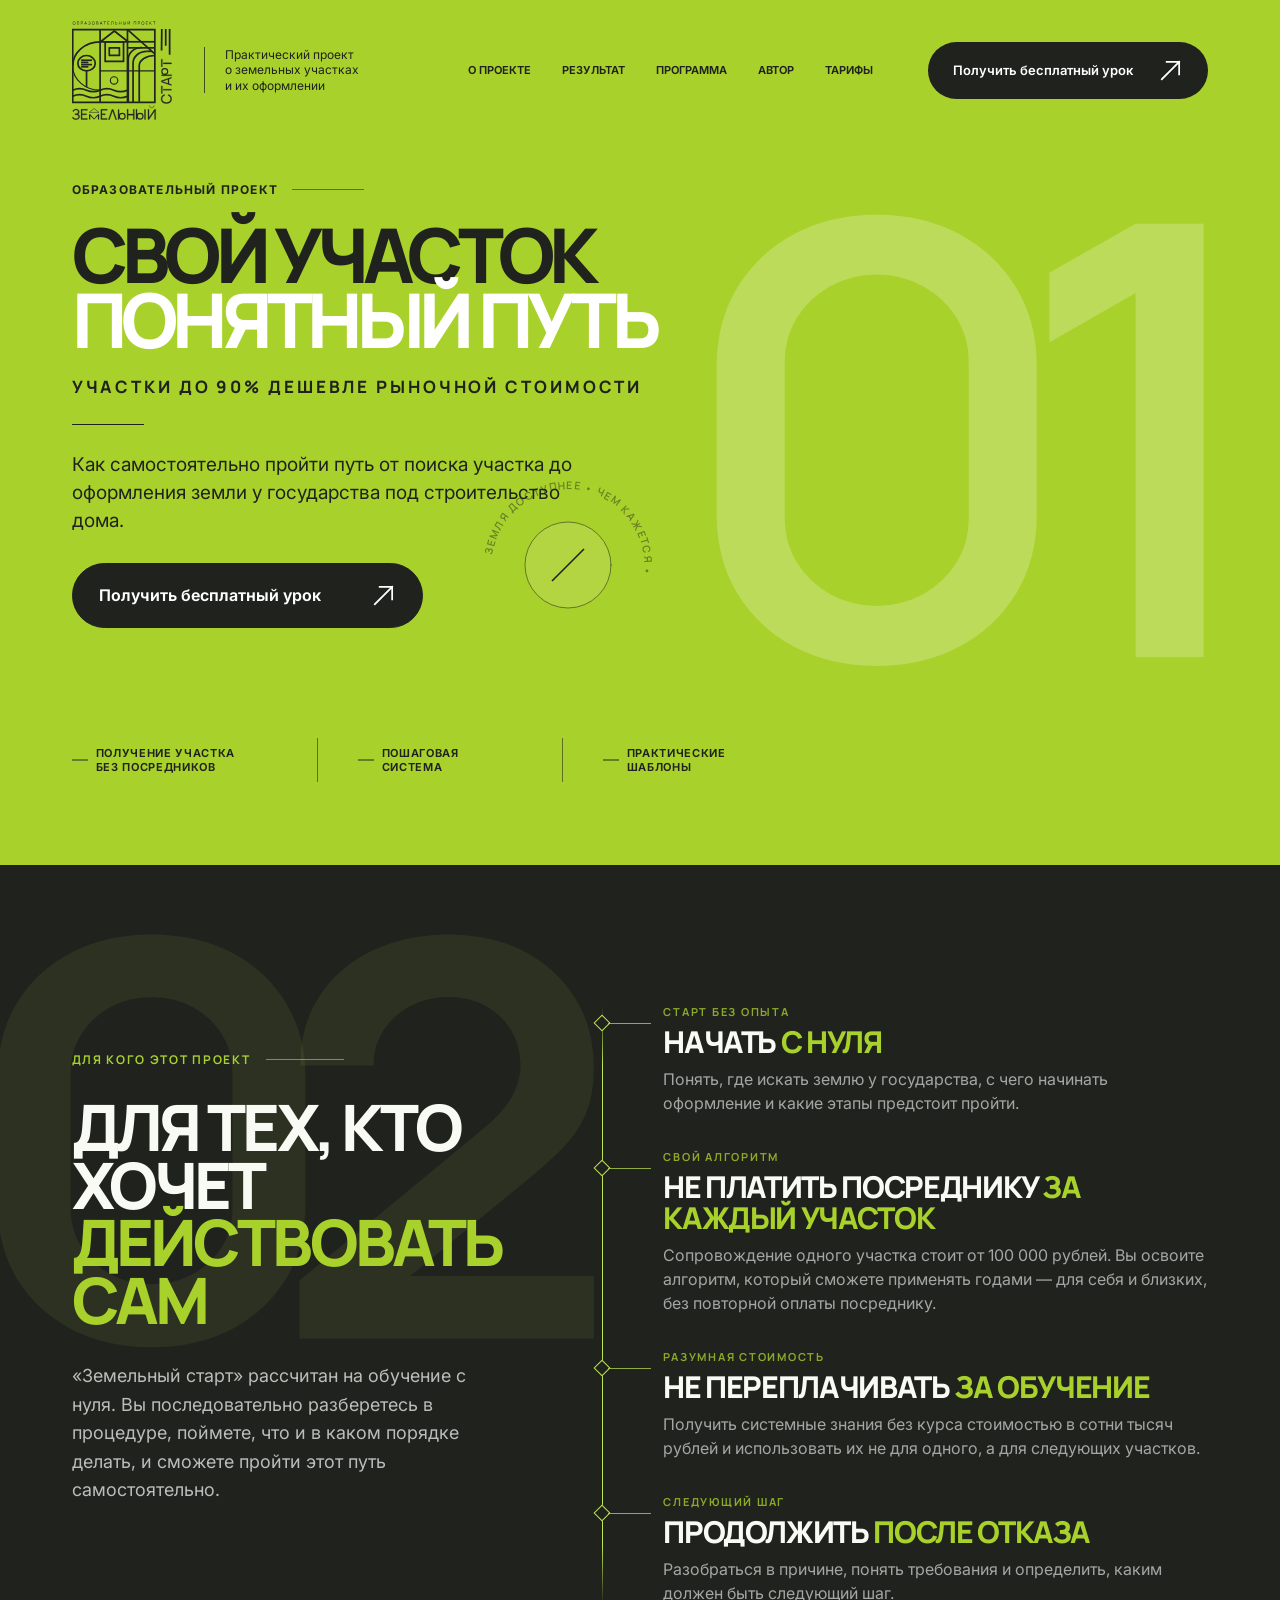
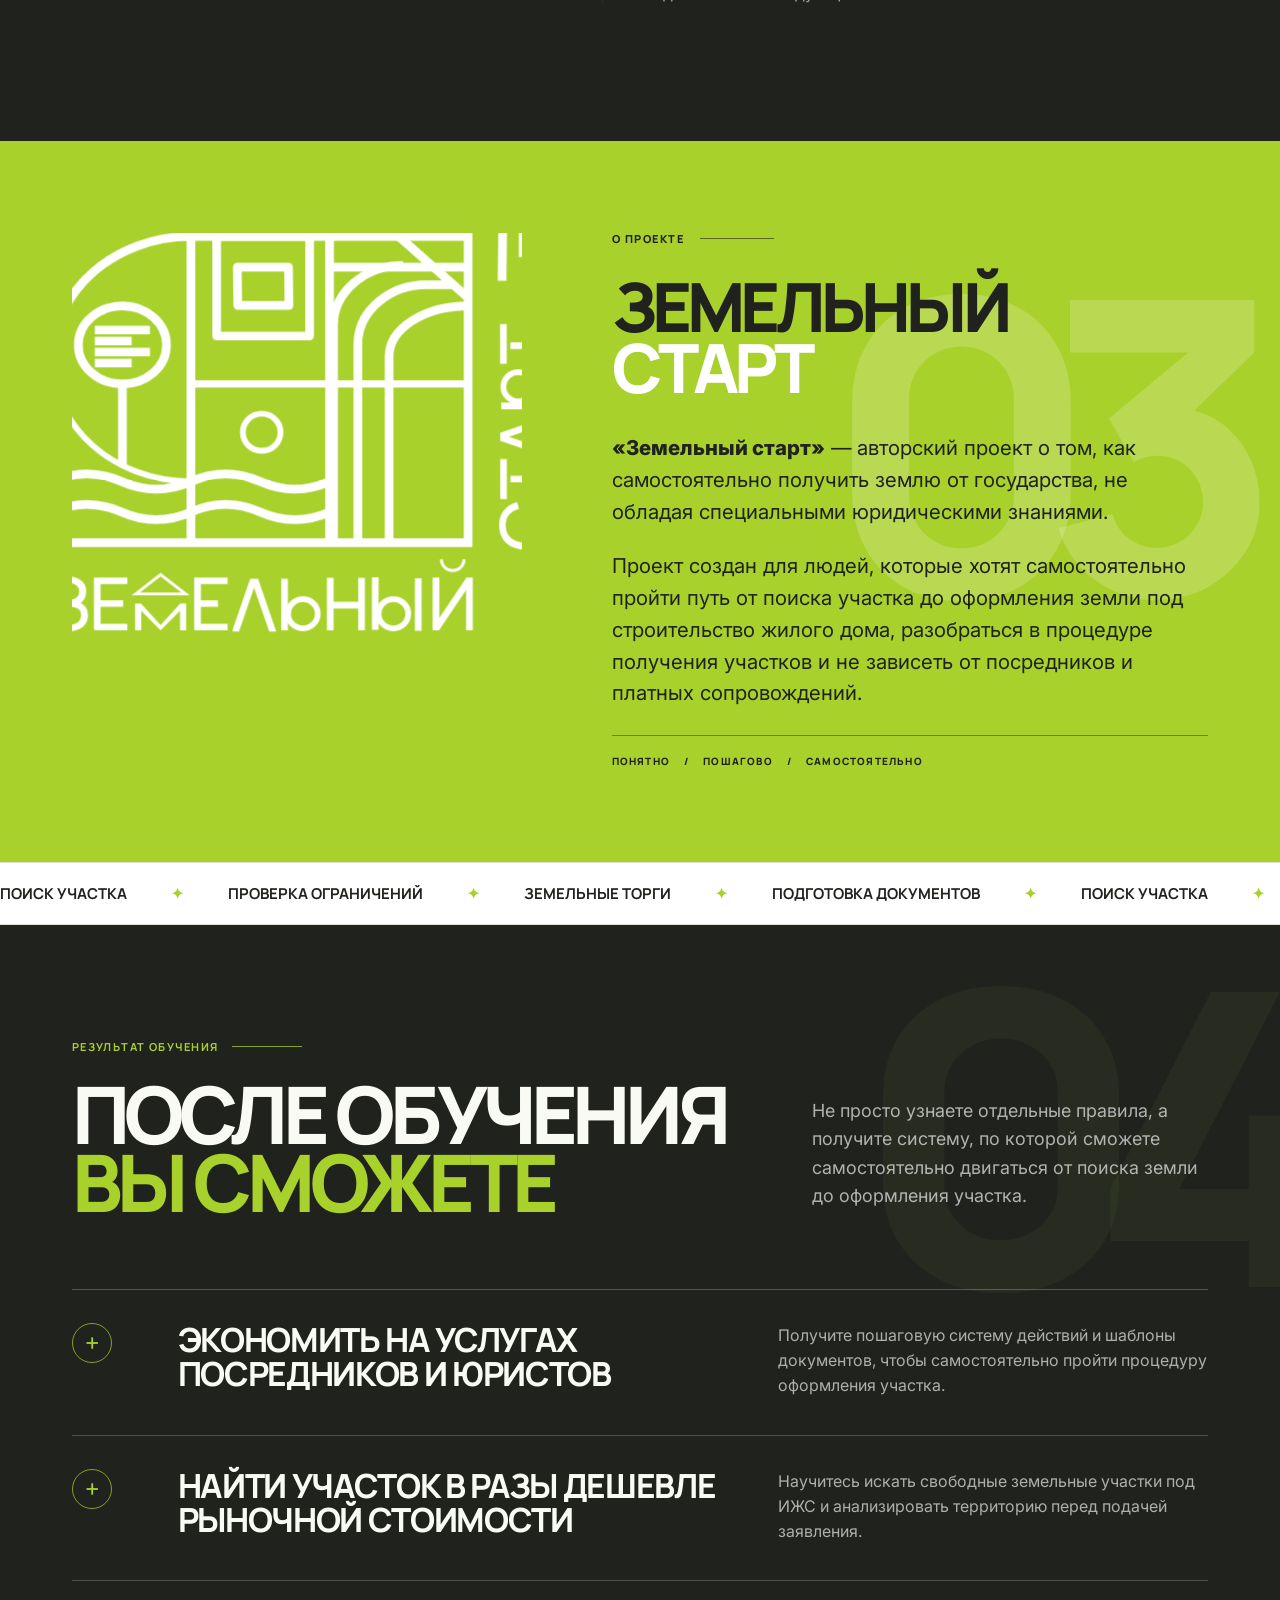
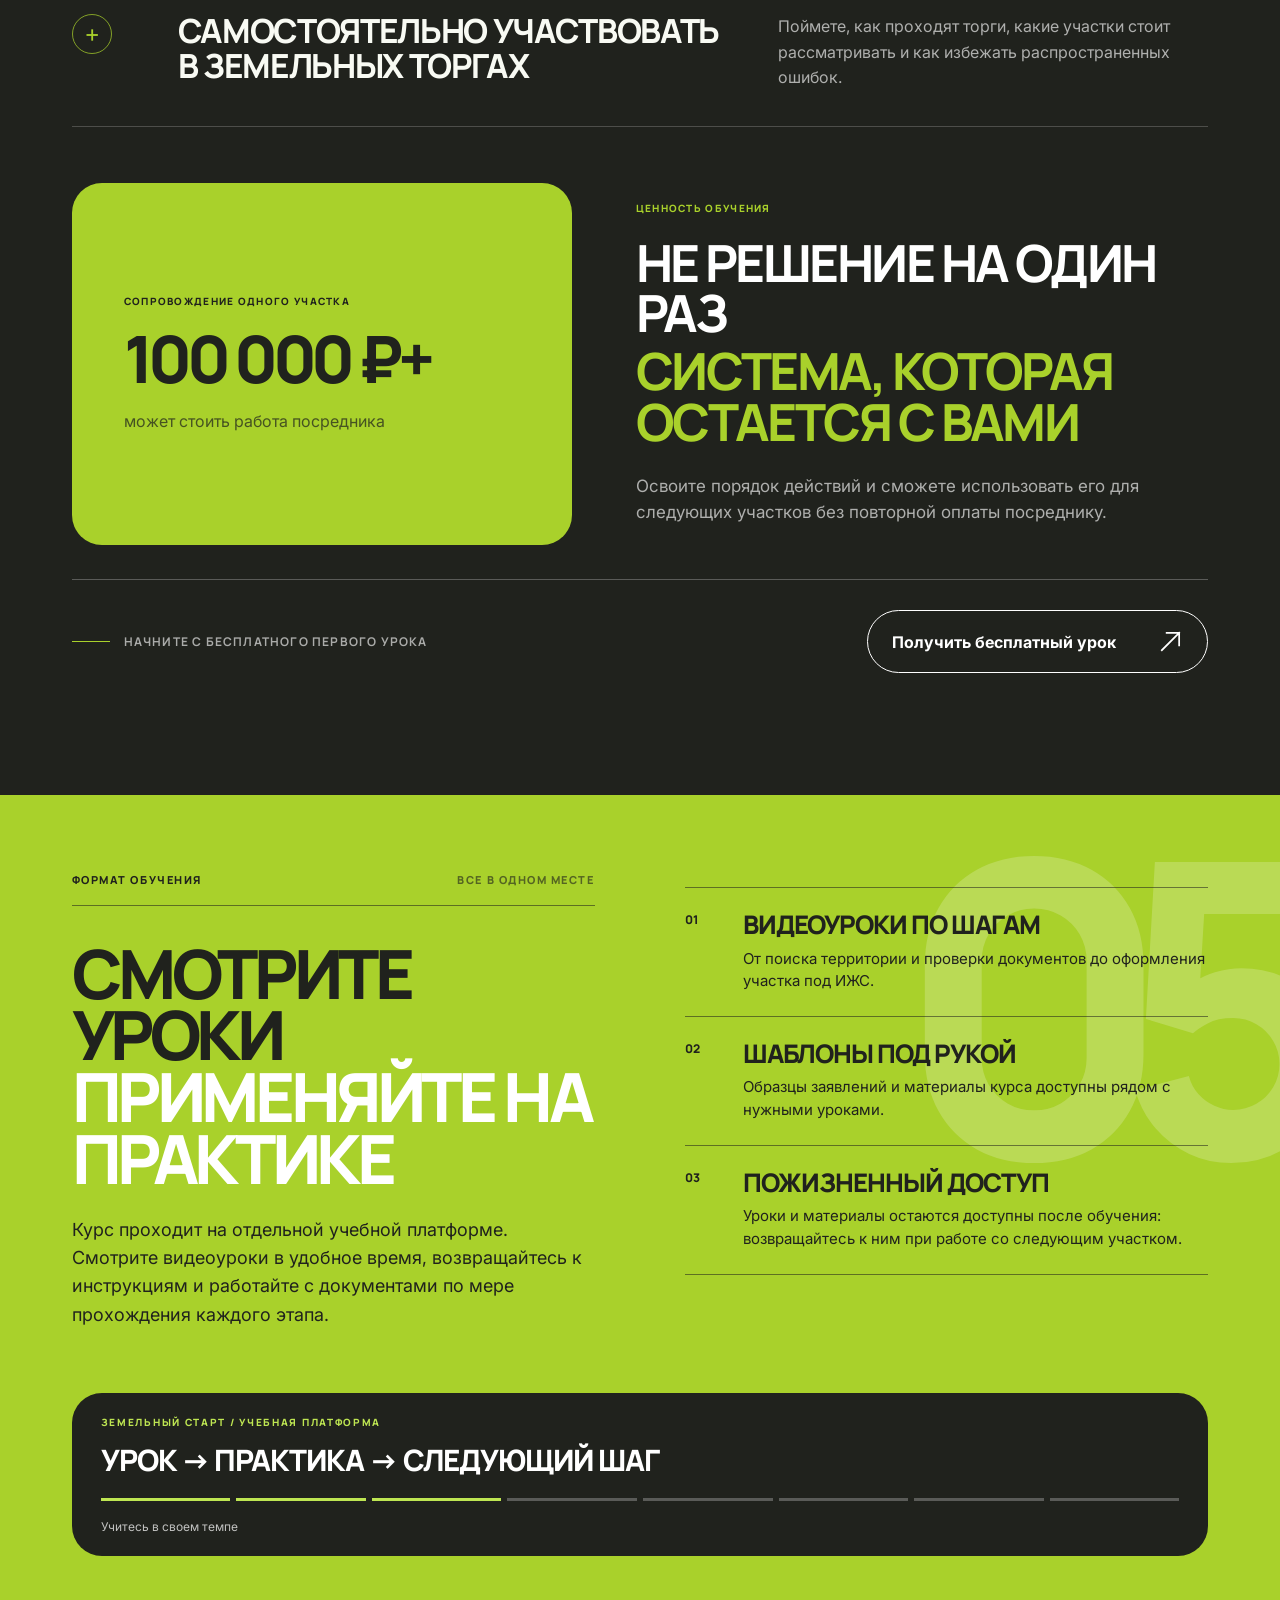
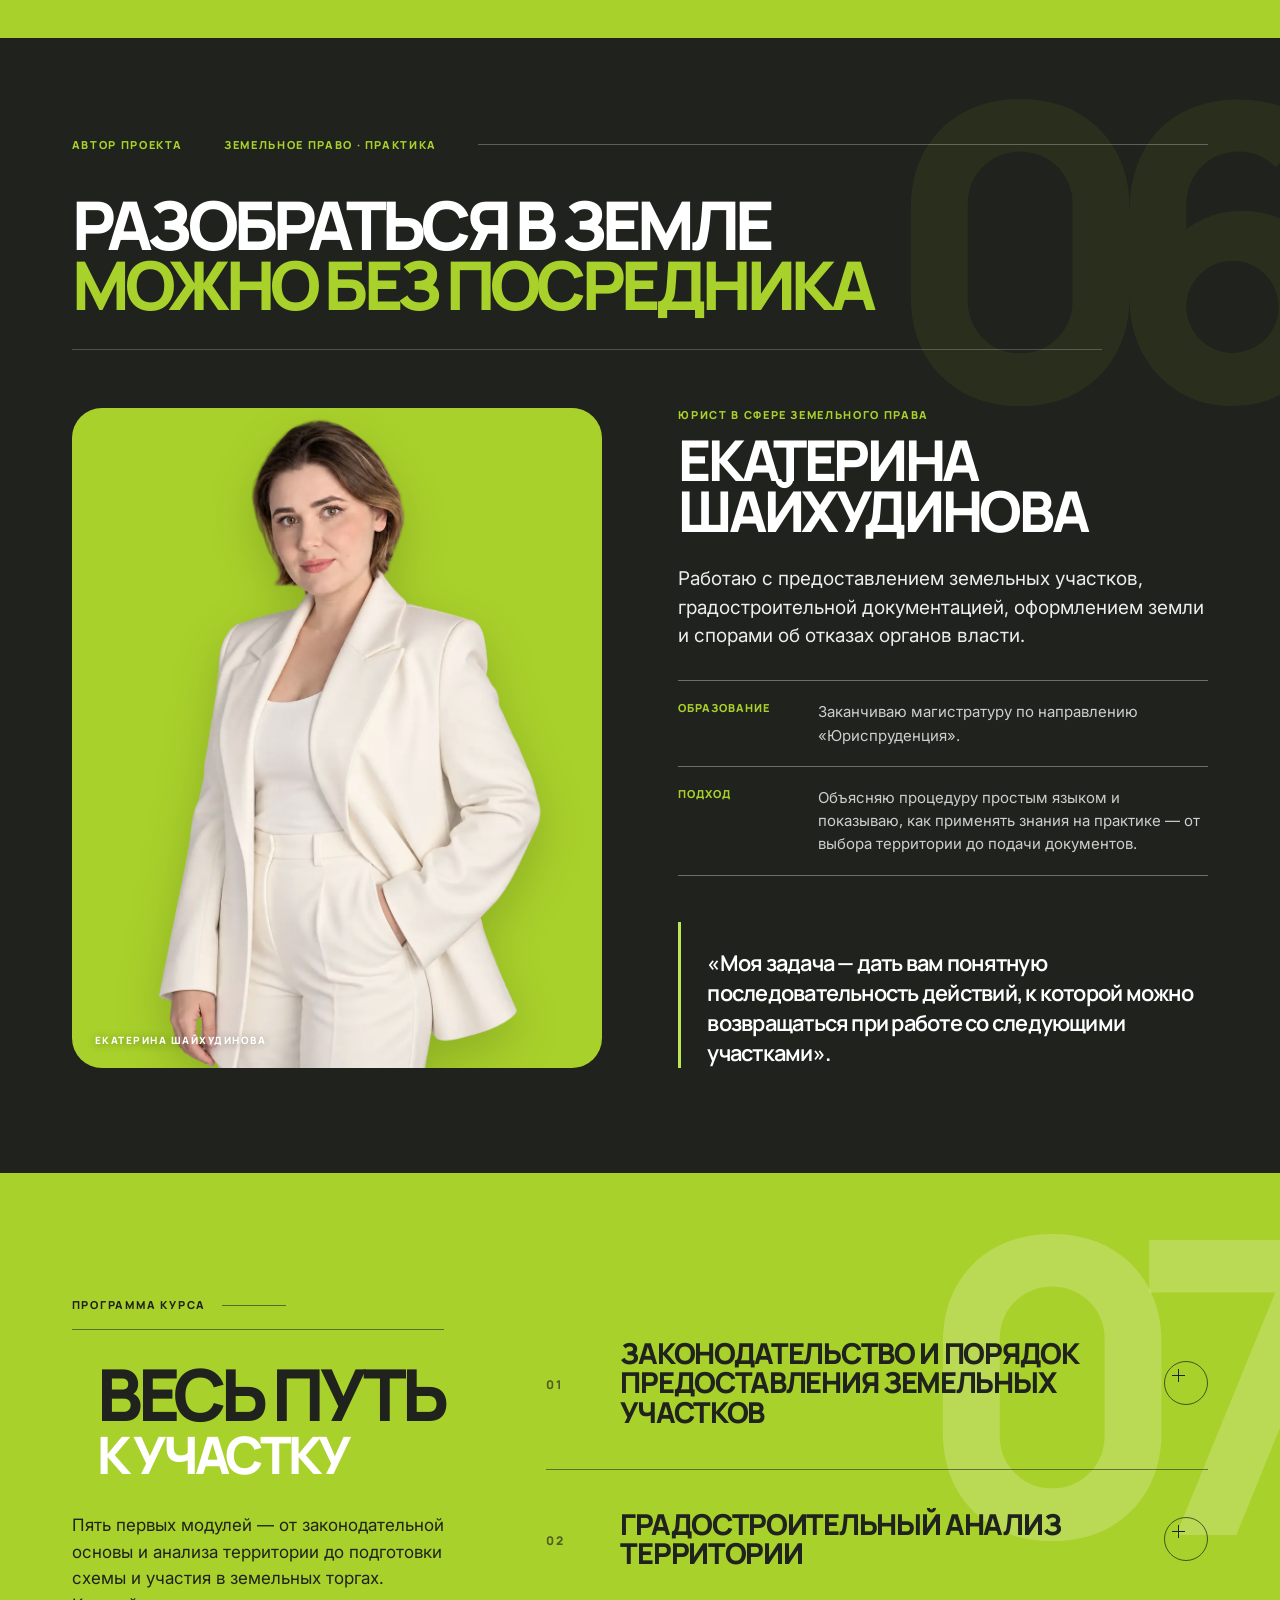
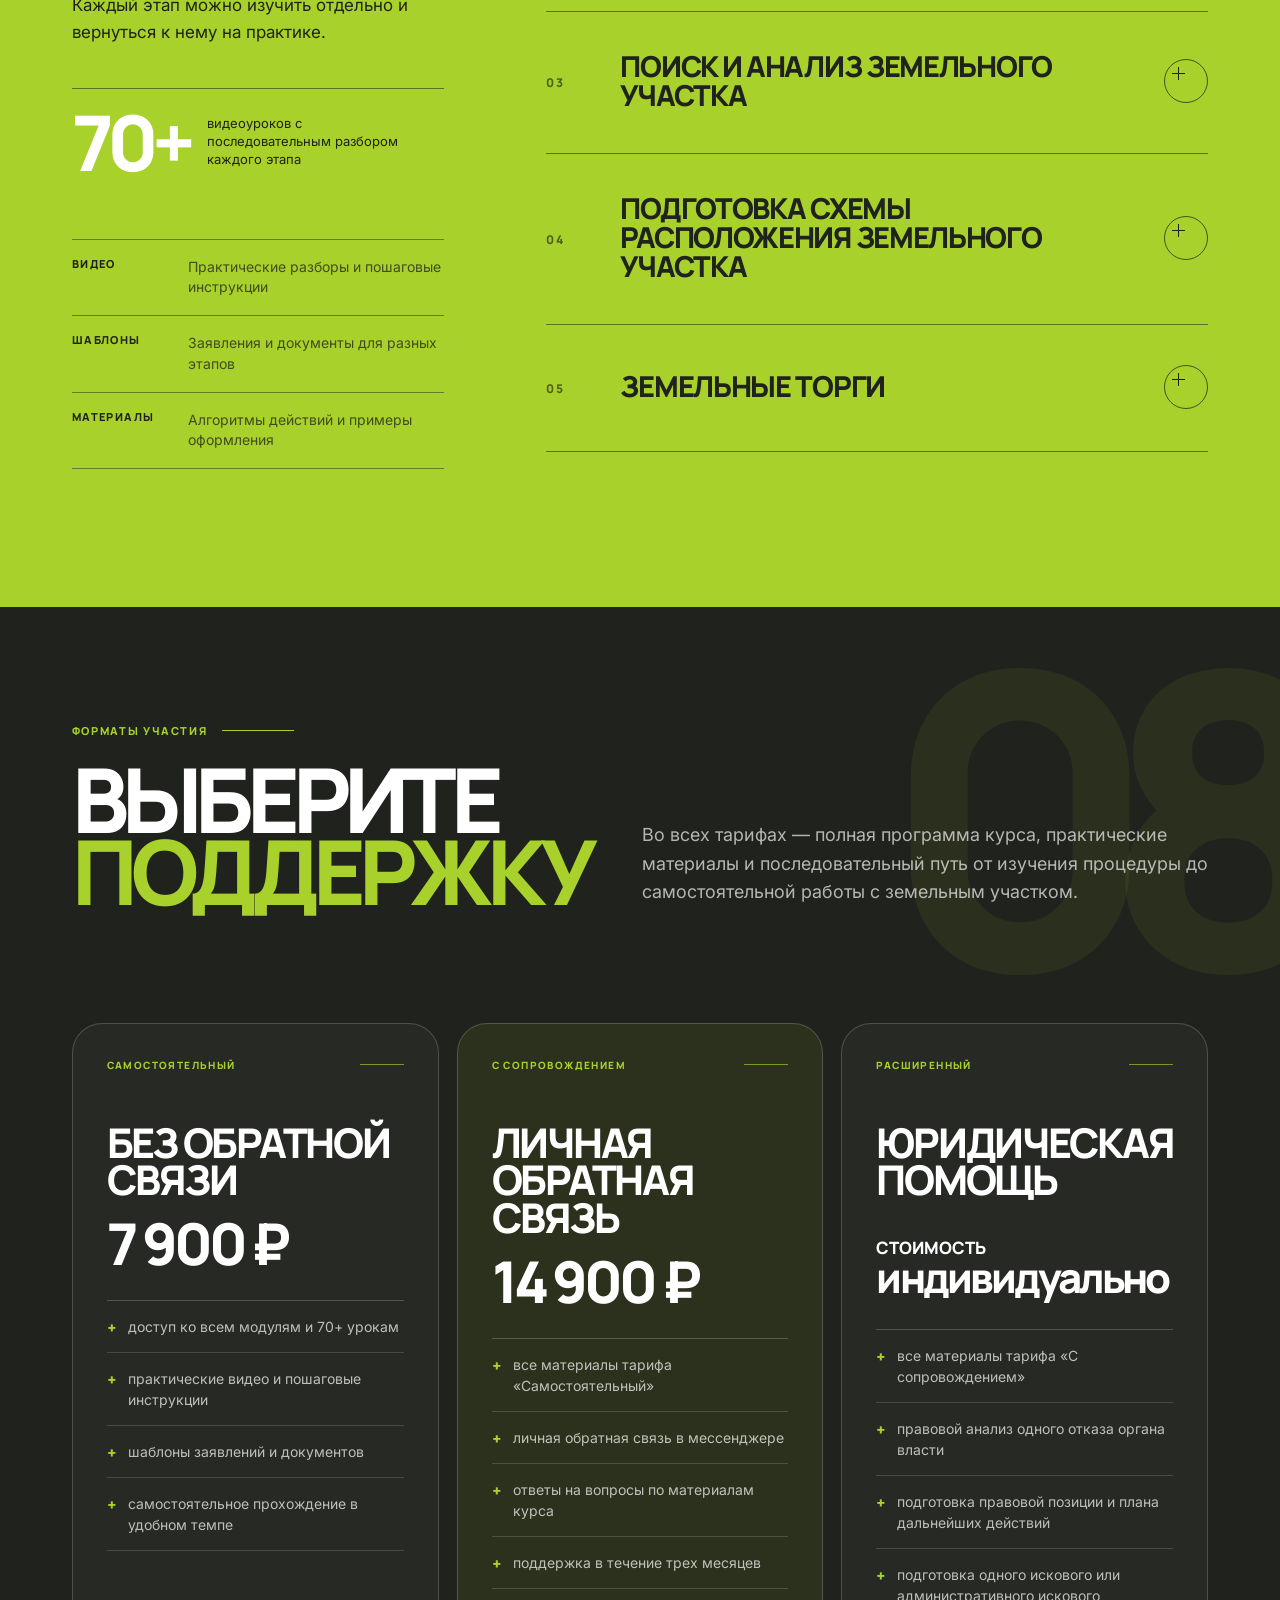
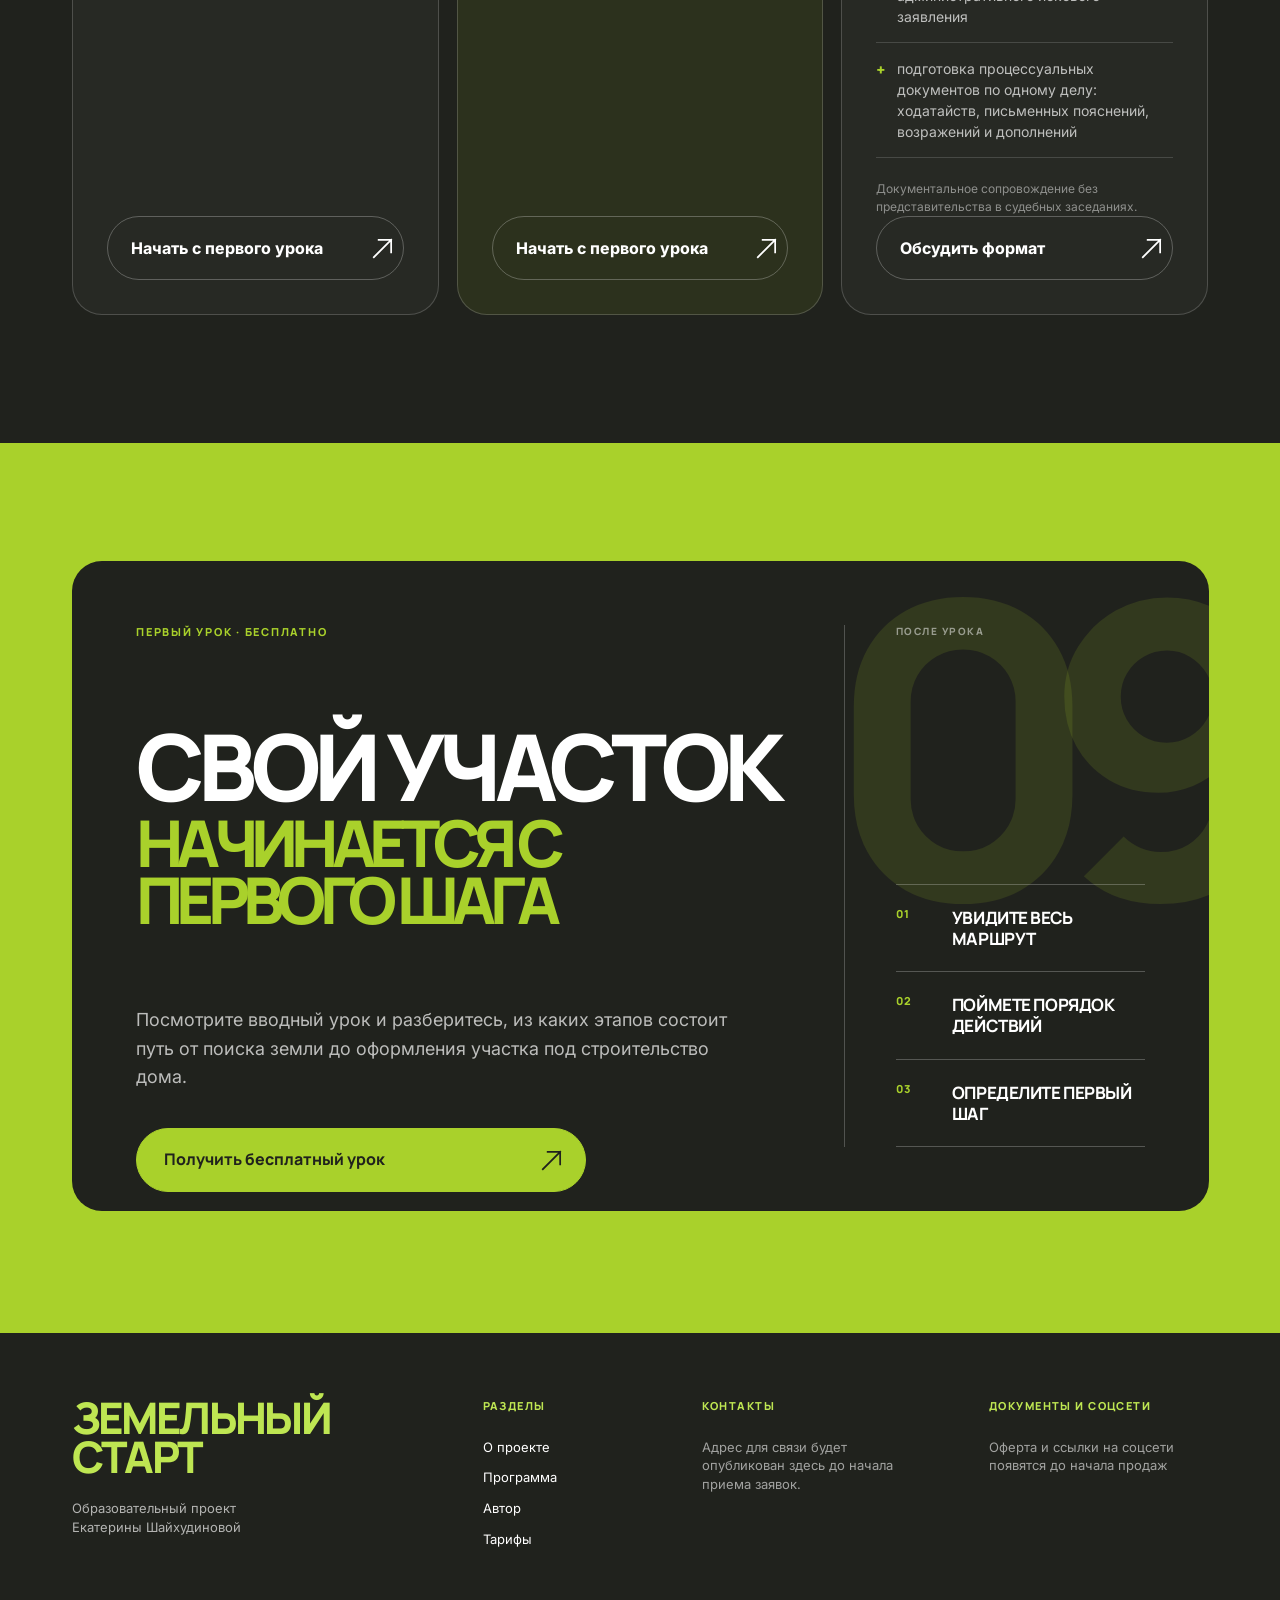
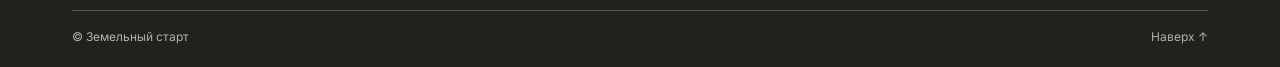
==== commit 09f1dc3b: "Rebuild final section and unify site panels" ====
--- a/index.html
+++ b/index.html
@@ -2241,6 +2241,210 @@
   .syllabus-module[open] .syllabus-note--result:first-child{margin-top:0!important}
 }
 
+/* 2026-09-30 — unified panels, stable course sidebar, animated details and
+   a completely new final chapter. */
+:root{--panel-radius:30px}
+
+/* Course materials always stay immediately under 70+, even when a long
+   module is opened in the right column. */
+@media(min-width:801px){
+  .syllabus-assets{margin-top:34px!important}
+}
+
+/* One radius for every substantial information panel on the site. */
+.value-price,
+.study-platform,
+.profile-portrait,
+.syllabus-module[open] .syllabus-content,
+.syllabus-module[open] .syllabus-note--result,
+.tariff-card,
+.ending-card,
+.modal-card.modal-card-simple{
+  border-radius:var(--panel-radius)!important;
+}
+.tariff-grid{gap:18px!important;border:0!important}
+.tariff-card,
+.tariff-card+.tariff-card{
+  padding:36px 34px 34px!important;
+  border:1px solid rgba(255,255,255,.18)!important;
+  background:rgba(255,255,255,.035)!important;
+}
+.tariff-card:nth-child(2){background:rgba(169,209,43,.085)!important}
+
+/* 03 — the untouched SVG is scaled uniformly. Its visible drawing now runs
+   from the “О проекте” line to the final “Понятно / Пошагово” line. */
+@media(min-width:801px){
+  .project-grid{align-items:stretch!important}
+  .project-logo-frame{
+    align-self:stretch!important;
+    height:auto!important;
+    min-height:100%!important;
+  }
+  .project-logo-frame img{
+    left:50%!important;
+    top:50%!important;
+    width:198%!important;
+    height:198%!important;
+    object-fit:contain!important;
+    transform:translate(-50%,-50%)!important;
+  }
+}
+
+/* 09 — final route card: one strong dark field instead of the previous
+   poster composition. */
+.ending-section{
+  position:relative!important;
+  padding:118px 0 122px!important;
+  overflow:hidden!important;
+  background:#A9D12B!important;
+  color:#fff!important;
+}
+.ending-section:before{display:none!important}
+.ending-shell{display:block!important}
+.ending-card{
+  position:relative;
+  display:grid;
+  grid-template-columns:minmax(0,1.35fr) minmax(300px,.55fr);
+  min-height:650px;
+  overflow:hidden;
+  padding:clamp(48px,5vw,76px);
+  background:#20221d;
+  color:#fff;
+  isolation:isolate;
+}
+.ending-card:after{
+  content:"09";
+  position:absolute;
+  z-index:-1;
+  right:-.08em;
+  top:.08em;
+  color:rgba(169,209,43,.13);
+  font:800 clamp(360px,32vw,560px)/.72 Manrope,sans-serif;
+  letter-spacing:-.14em;
+  pointer-events:none;
+}
+.ending-main{
+  display:flex!important;
+  min-width:0;
+  padding-right:clamp(40px,5vw,78px);
+  flex-direction:column;
+  align-items:flex-start;
+  border-right:1px solid rgba(255,255,255,.22);
+}
+.ending-eyebrow{
+  margin:0 0 54px!important;
+  padding:0!important;
+  border:0!important;
+  color:#A9D12B!important;
+  font:800 11px/1.2 Manrope,sans-serif!important;
+  letter-spacing:.16em!important;
+  text-transform:uppercase;
+}
+.ending-main h2{
+  max-width:850px!important;
+  margin:0!important;
+  color:#fff!important;
+  font:800 clamp(67px,7.2vw,112px)/.82 Manrope,sans-serif!important;
+  letter-spacing:-.072em!important;
+  text-transform:uppercase;
+}
+.ending-main h2 span{
+  display:block!important;
+  max-width:720px;
+  margin-top:10px;
+  color:#A9D12B!important;
+  font-size:.7em!important;
+  line-height:.88!important;
+}
+.ending-main p{
+  max-width:610px!important;
+  margin:42px 0 0!important;
+  padding:0!important;
+  background:transparent!important;
+  color:rgba(255,255,255,.7)!important;
+  font-size:18px!important;
+  line-height:1.58!important;
+}
+.ending-main .ending-button{
+  margin-top:auto!important;
+  width:min(450px,100%)!important;
+  background:#A9D12B!important;
+  border-color:#A9D12B!important;
+  color:#20221d!important;
+}
+.ending-main .ending-button:hover{background:transparent!important;color:#A9D12B!important}
+.ending-route{
+  position:relative;
+  z-index:1;
+  display:flex;
+  padding-left:clamp(36px,4vw,62px);
+  flex-direction:column;
+  justify-content:flex-end;
+}
+.ending-route-label{
+  margin-bottom:auto;
+  color:rgba(255,255,255,.5);
+  font:800 10px/1.3 Manrope,sans-serif;
+  letter-spacing:.15em;
+  text-transform:uppercase;
+}
+.ending-route-item{
+  display:grid;
+  grid-template-columns:38px minmax(0,1fr);
+  gap:18px;
+  align-items:start;
+  padding:22px 0;
+  border-top:1px solid rgba(255,255,255,.24);
+}
+.ending-route-item:last-child{border-bottom:1px solid rgba(255,255,255,.24)}
+.ending-route-item b{color:#A9D12B;font:800 11px/1.35 Manrope,sans-serif;letter-spacing:.12em}
+.ending-route-item span{max-width:230px;font:750 17px/1.25 Manrope,sans-serif;text-transform:uppercase;letter-spacing:-.025em}
+
+/* More visible, but restrained motion across the site. */
+@keyframes hero-in{from{opacity:0;transform:translateY(28px)}to{opacity:1;transform:none}}
+@keyframes logo-settle{from{opacity:0;transform:translate(-50%,-46%) scale(.94)}to{opacity:1;transform:translate(-50%,-50%) scale(1)}}
+@keyframes panel-in{from{opacity:0;transform:translateY(32px) scale(.985)}to{opacity:1;transform:none}}
+.hero-copy>.eyebrow,.hero-copy>h1,.saving-note,.hero-copy>.lead,.hero-actions{opacity:0;animation:hero-in .8s cubic-bezier(.22,1,.36,1) both}
+.hero-copy>h1{animation-delay:.08s}.saving-note{animation-delay:.16s}.hero-copy>.lead{animation-delay:.24s}.hero-actions{animation-delay:.32s}
+.project-grid.visible .project-logo-frame img{animation:logo-settle 1.05s cubic-bezier(.22,1,.36,1) both}
+.project-kicker,.project-copy h2,.project-copy p,.project-end{opacity:0;transform:translateY(22px);transition:opacity .65s ease,transform .8s cubic-bezier(.22,1,.36,1)}
+.project-grid.visible .project-kicker,.project-grid.visible .project-copy h2,.project-grid.visible .project-copy p,.project-grid.visible .project-end{opacity:1;transform:none}
+.project-grid.visible .project-copy h2{transition-delay:.08s}.project-grid.visible .project-copy p:nth-of-type(1){transition-delay:.16s}.project-grid.visible .project-copy p:nth-of-type(2){transition-delay:.24s}.project-grid.visible .project-end{transition-delay:.32s}
+.study-features article,.syllabus-module summary{transition:transform .35s cubic-bezier(.22,1,.36,1),background-color .3s ease}
+.study-features article:hover{transform:translateX(10px)}
+.syllabus-module summary:hover .syllabus-heading{transform:translateX(8px)}
+.syllabus-heading{transition:transform .32s cubic-bezier(.22,1,.36,1)}
+.value-price,.study-platform,.profile-portrait,.tariff-card{transition:transform .35s cubic-bezier(.22,1,.36,1),border-color .3s ease,background-color .3s ease!important}
+.value-price:hover,.study-platform:hover,.tariff-card:hover{transform:translateY(-7px)}
+.ending-shell.visible .ending-card{animation:panel-in .9s cubic-bezier(.22,1,.36,1) both}
+.ending-route-item{opacity:0;transform:translateX(24px);transition:opacity .55s ease,transform .75s cubic-bezier(.22,1,.36,1)}
+.ending-shell.visible .ending-route-item{opacity:1;transform:none}
+.ending-shell.visible .ending-route-item:nth-child(3){transition-delay:.12s}.ending-shell.visible .ending-route-item:nth-child(4){transition-delay:.24s}
+
+@media(max-width:1050px){
+  .tariff-grid{gap:0!important}
+  .tariff-card,.tariff-card+.tariff-card{margin-top:16px!important;padding:34px!important;border:1px solid rgba(255,255,255,.18)!important}
+  .tariff-card:first-child{margin-top:0!important}
+}
+@media(max-width:800px){
+  .project-logo-frame img{width:185%!important;height:185%!important;left:50%!important;top:50%!important;transform:translate(-50%,-50%)!important;object-fit:contain!important}
+  .ending-section{padding:78px 0 84px!important}
+  .ending-card{display:block;min-height:0;padding:34px 26px 30px}
+  .ending-card:after{right:-.18em;top:.1em;font-size:260px}
+  .ending-main{display:block!important;padding:0 0 34px;border:0;border-bottom:1px solid rgba(255,255,255,.22)}
+  .ending-eyebrow{margin-bottom:34px!important}
+  .ending-main h2{font-size:clamp(46px,11vw,68px)!important}
+  .ending-main p{margin-top:29px!important;font-size:17px!important}
+  .ending-main .ending-button{margin-top:34px!important}
+  .ending-route{padding:32px 0 0}
+  .ending-route-label{margin-bottom:18px}
+  .ending-route-item span{max-width:none;font-size:15px}
+}
+@media(prefers-reduced-motion:reduce){
+  .hero-copy>.eyebrow,.hero-copy>h1,.saving-note,.hero-copy>.lead,.hero-actions,.project-grid.visible .project-logo-frame img,.ending-shell.visible .ending-card{opacity:1;animation:none!important;transform:none}
+  .project-kicker,.project-copy h2,.project-copy p,.project-end,.ending-route-item{opacity:1;transform:none;transition:none!important}
+}
+
   </style>
 </head>
 <body>
@@ -2363,9 +2567,20 @@
 
     <section class="ending-section" id="lesson">
   <div class="wrap ending-shell reveal">
-    <div class="ending-eyebrow">Начните бесплатно</div>
-    <div class="ending-main"><h2>Свой участок<br><span>начинается с первого шага</span></h2><p>Посмотрите первый урок и разберитесь, из каких этапов состоит путь от поиска земли до оформления участка под строительство дома.</p></div>
-    <div class="ending-bottom"><span>Первый урок · бесплатно</span><a class="ending-button js-open-lesson" href="#lesson"><span>Получить бесплатный урок</span><svg class="cta-arrow" aria-hidden="true" viewBox="0 0 26 26"><path d="M4 22 22 4M9 4h13v13"/></svg></a></div>
+    <div class="ending-card">
+      <div class="ending-main">
+        <div class="ending-eyebrow">Первый урок · бесплатно</div>
+        <h2>Свой участок<span>начинается с первого шага</span></h2>
+        <p>Посмотрите вводный урок и разберитесь, из каких этапов состоит путь от поиска земли до оформления участка под строительство дома.</p>
+        <a class="ending-button js-open-lesson" href="#lesson"><span>Получить бесплатный урок</span><svg class="cta-arrow" aria-hidden="true" viewBox="0 0 26 26"><path d="M4 22 22 4M9 4h13v13"/></svg></a>
+      </div>
+      <div class="ending-route" aria-label="Что даст первый урок">
+        <div class="ending-route-label">После урока</div>
+        <div class="ending-route-item"><b>01</b><span>Увидите весь маршрут</span></div>
+        <div class="ending-route-item"><b>02</b><span>Поймете порядок действий</span></div>
+        <div class="ending-route-item"><b>03</b><span>Определите первый шаг</span></div>
+      </div>
+    </div>
   </div>
 </section>
   </main>
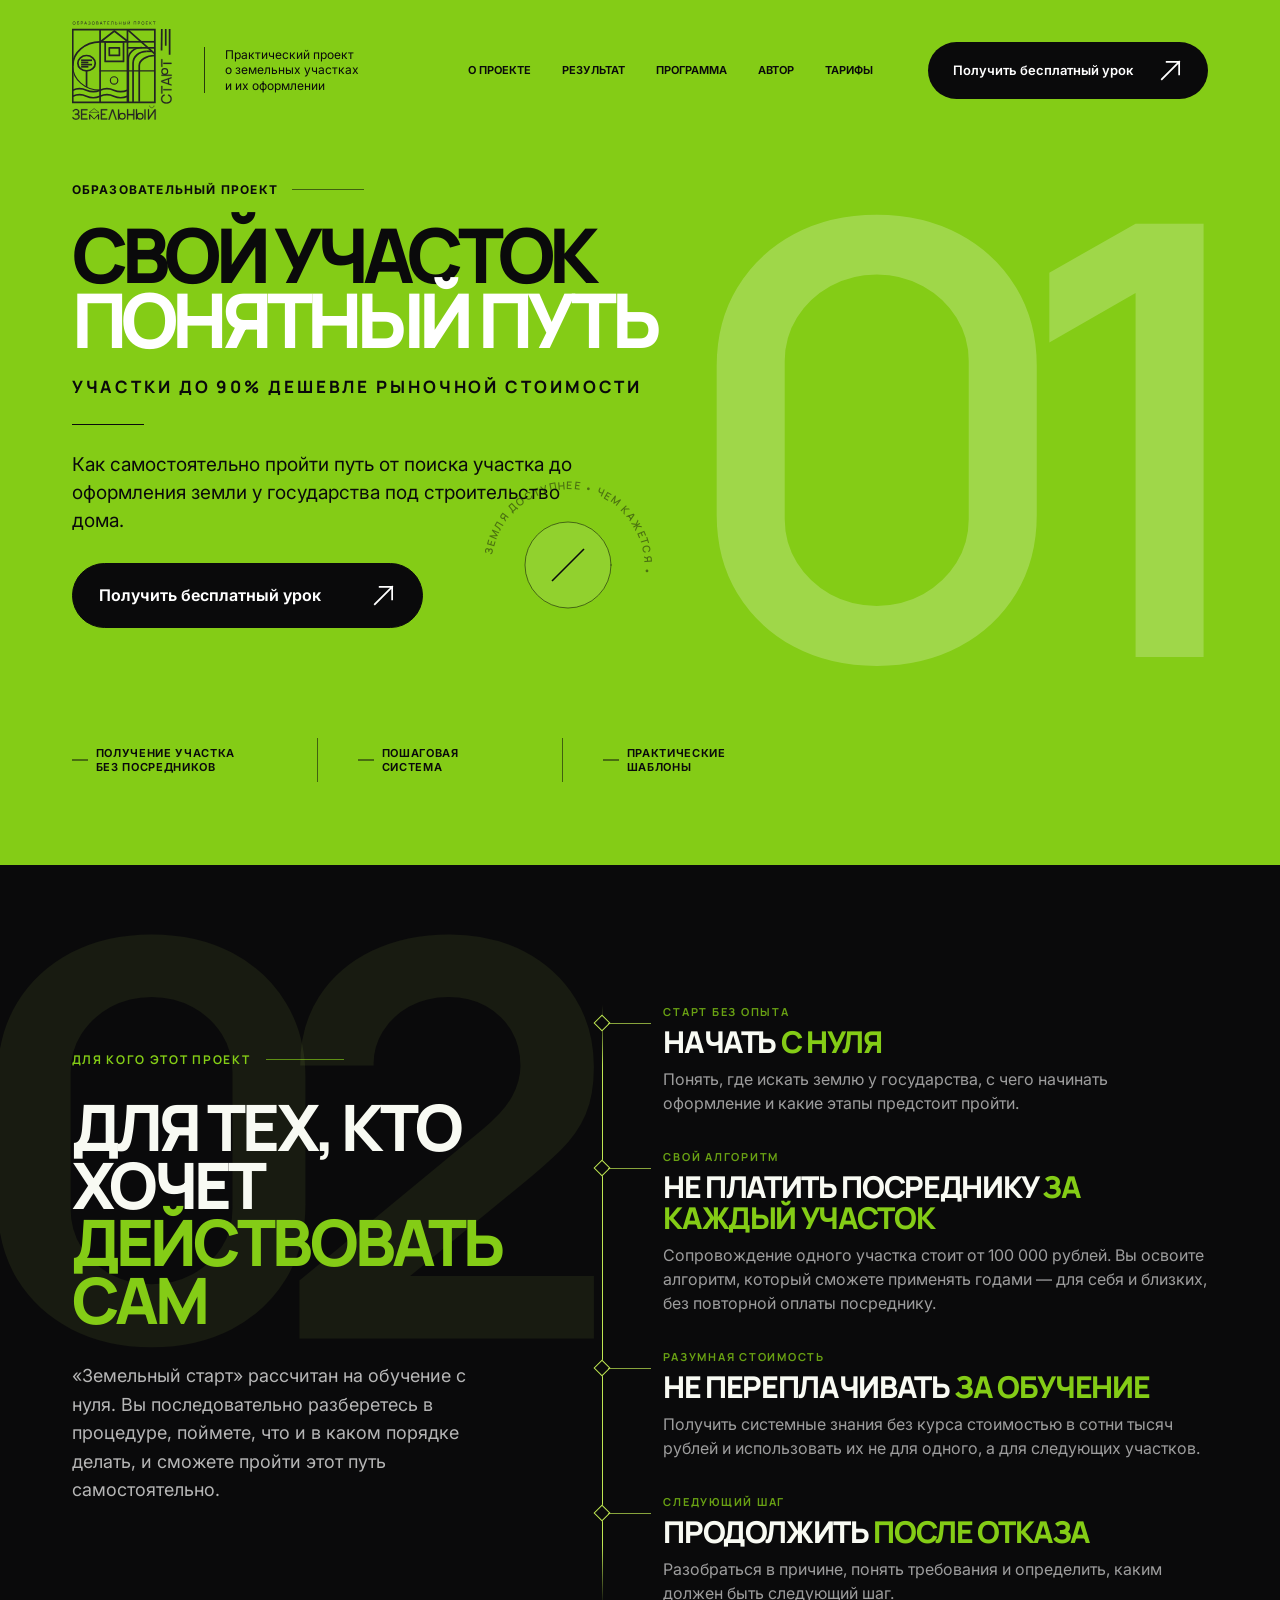
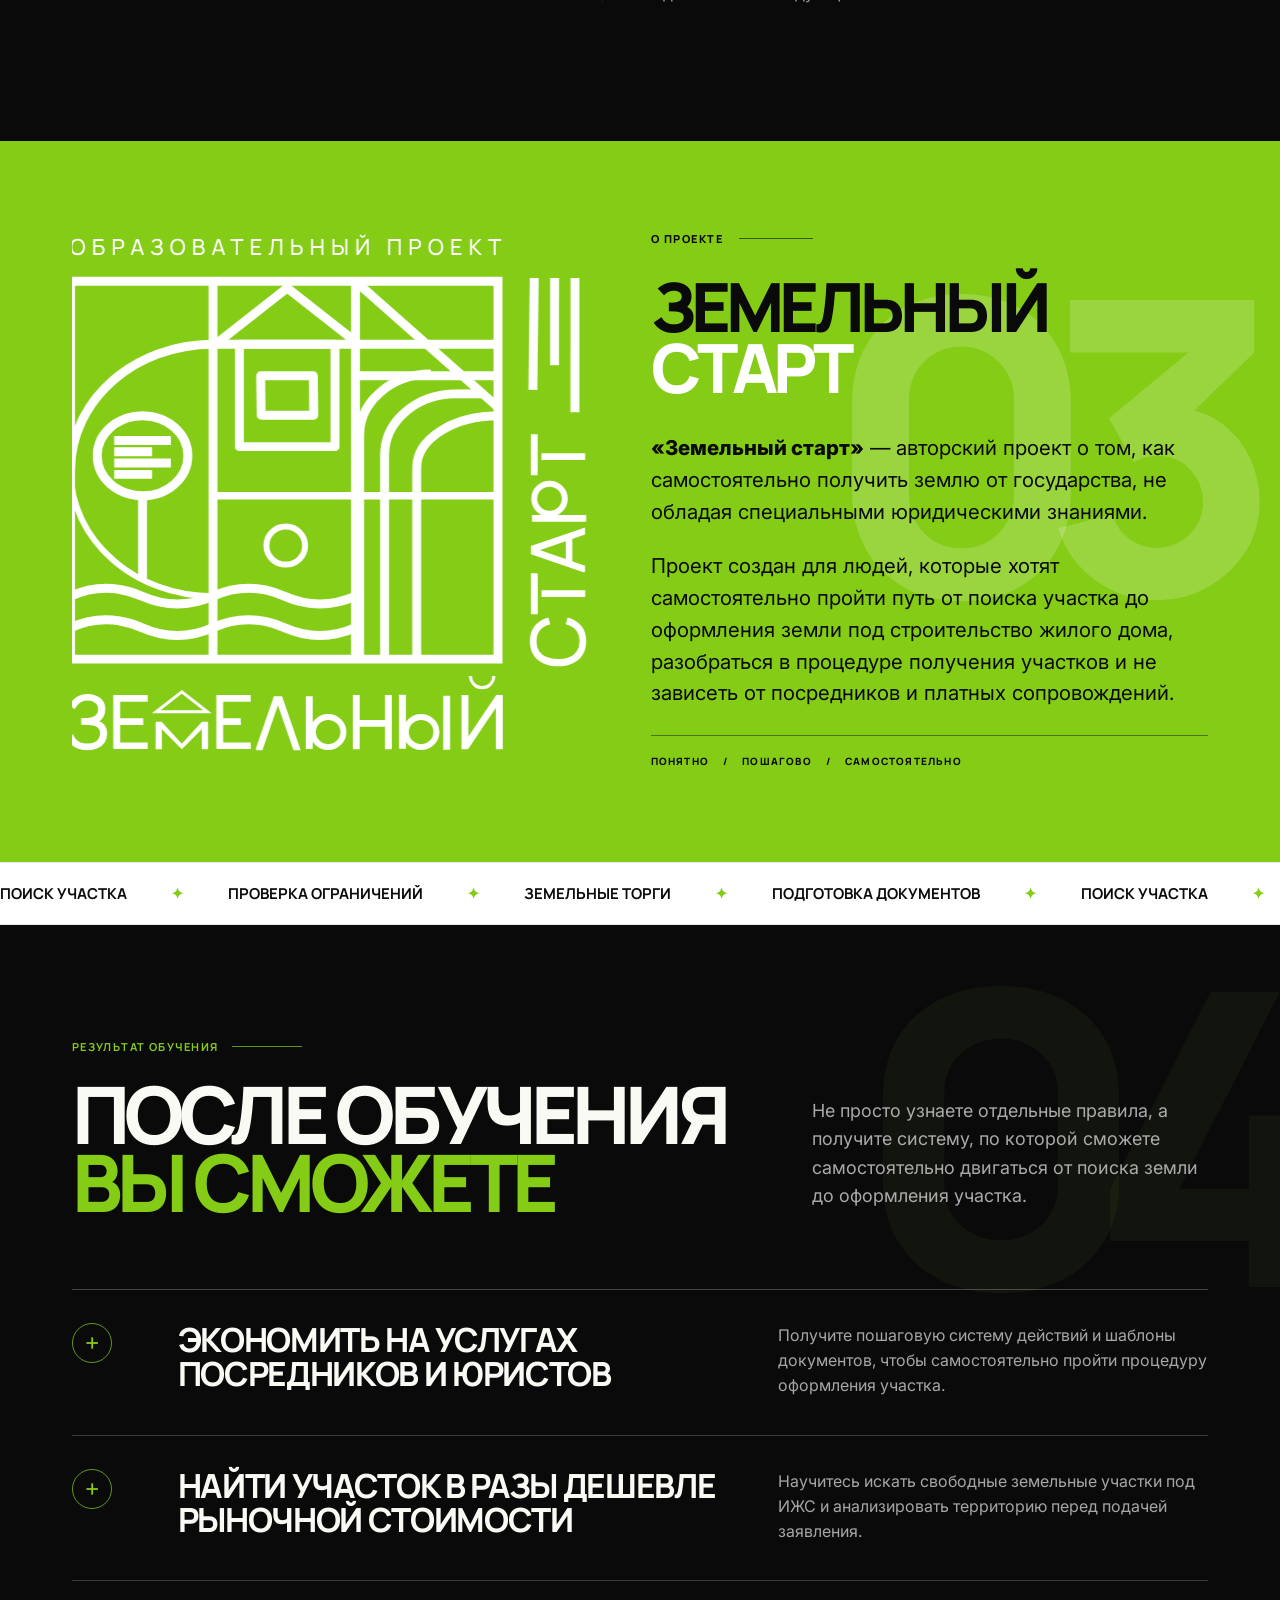
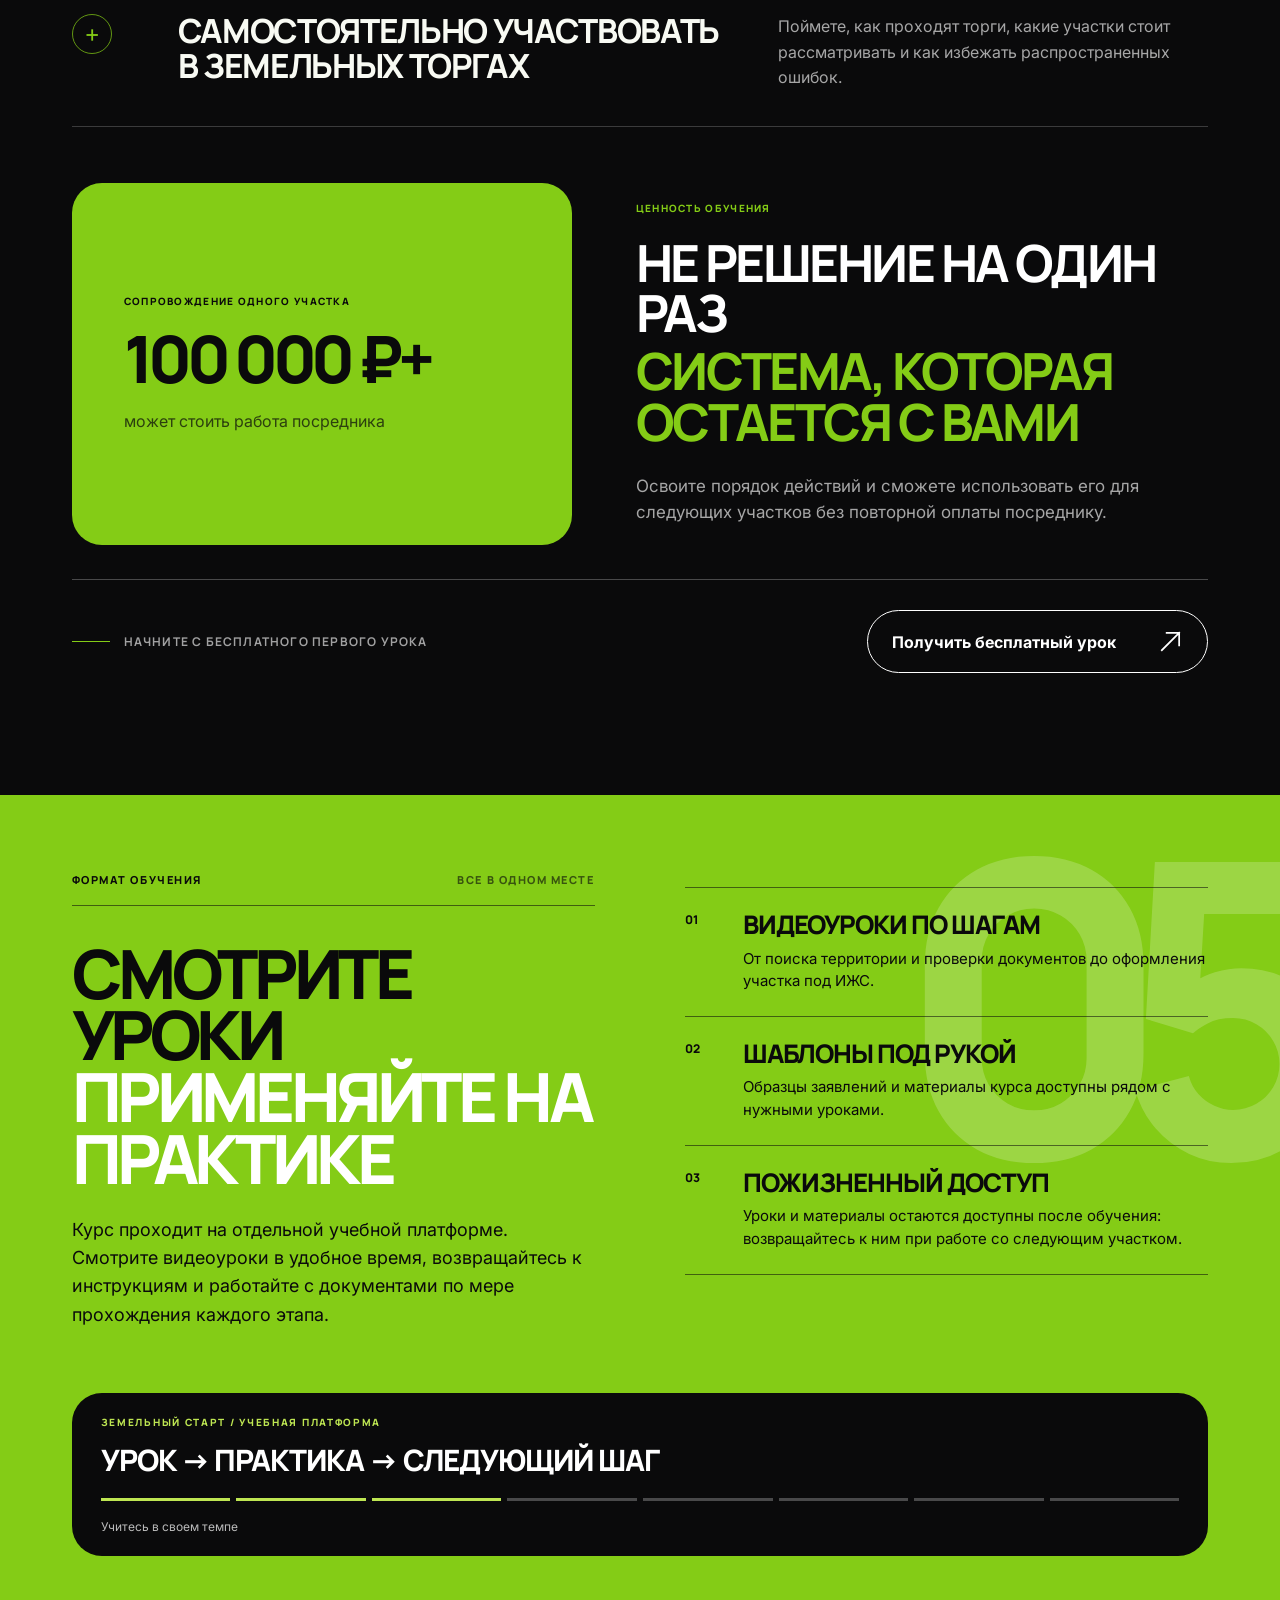
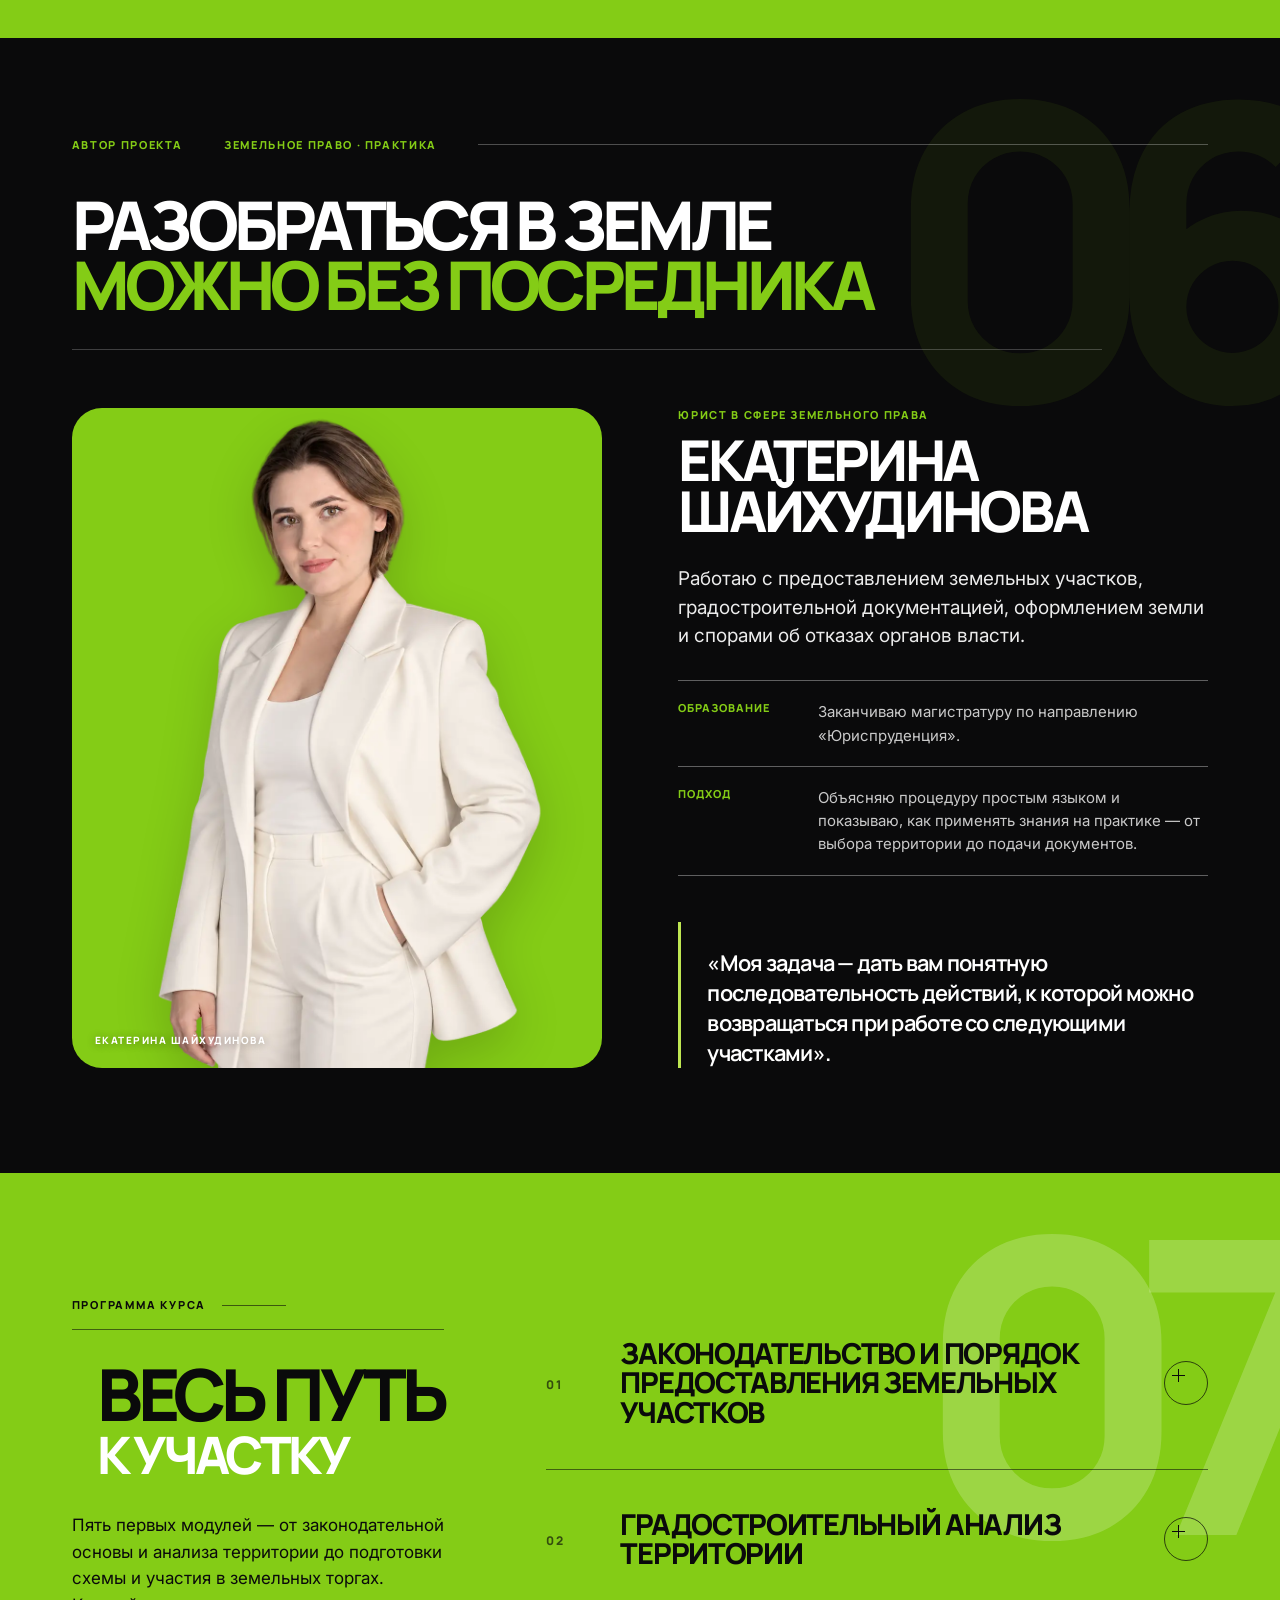
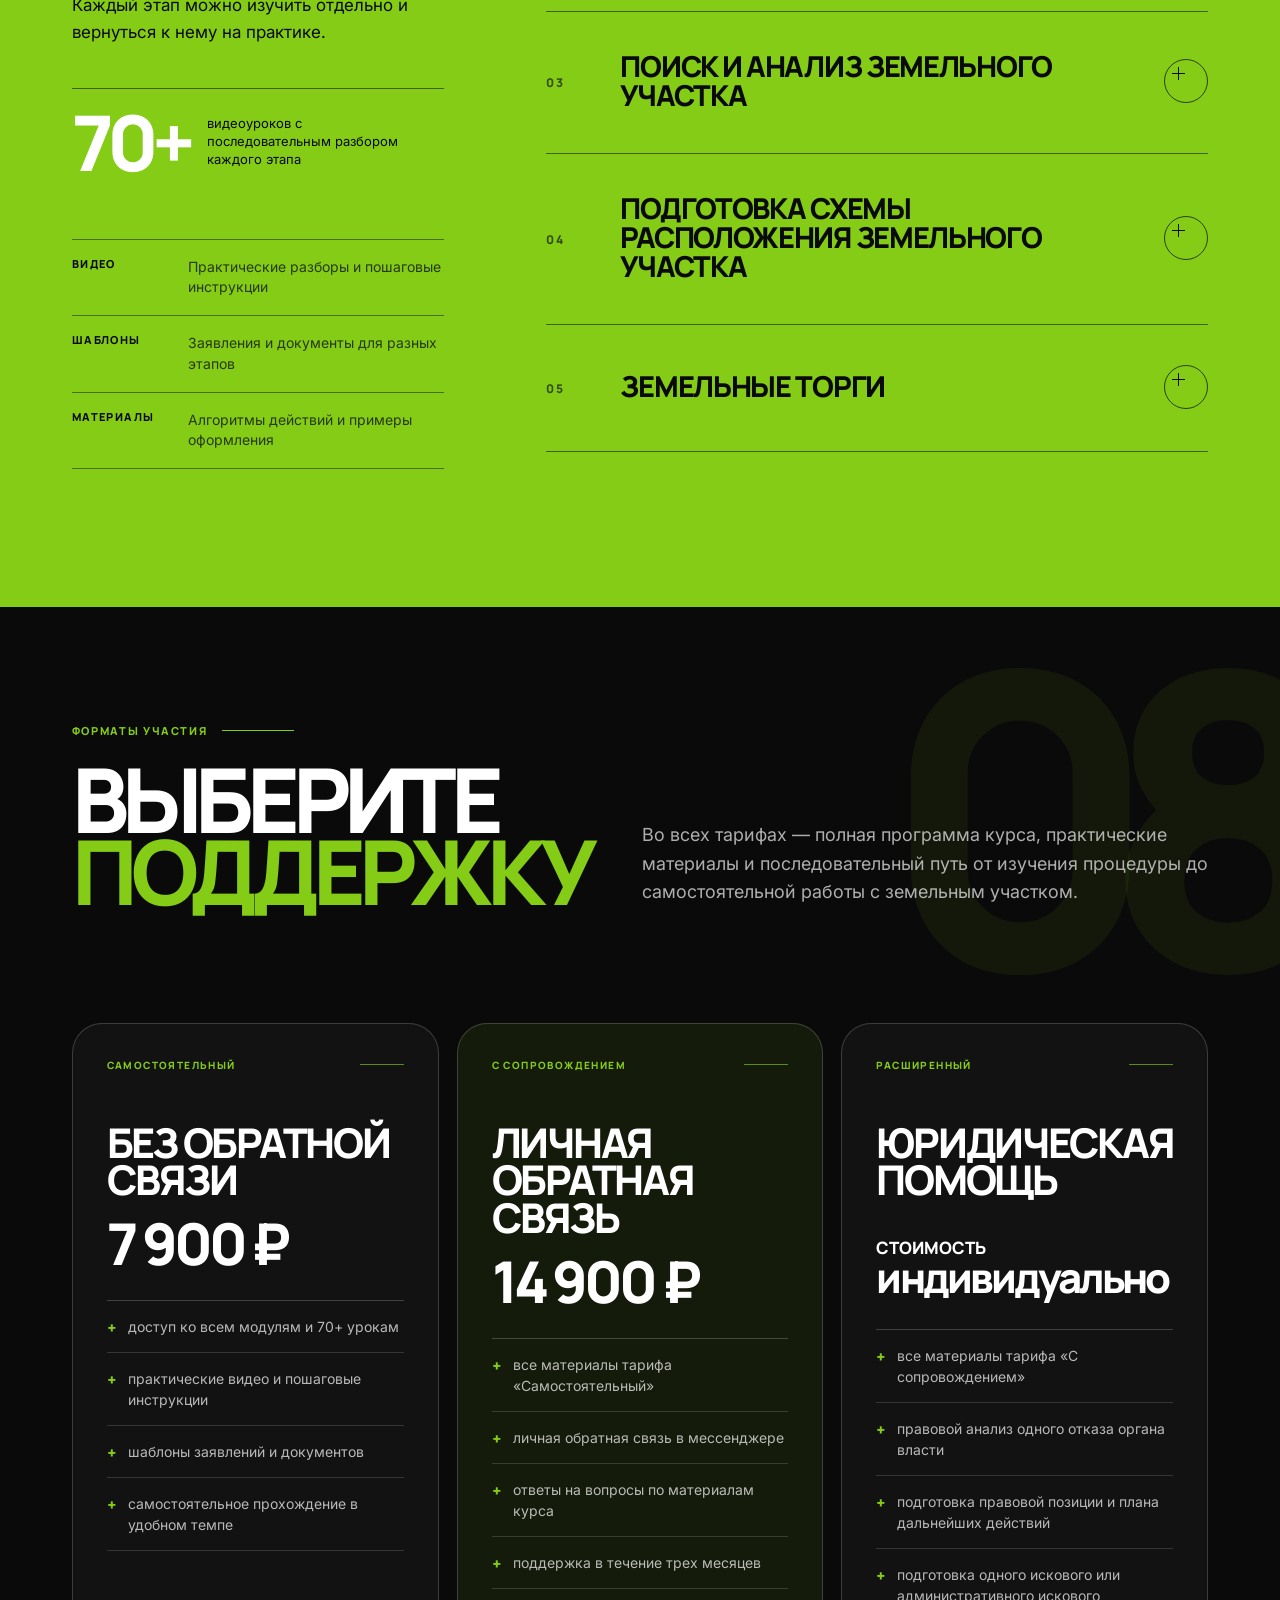
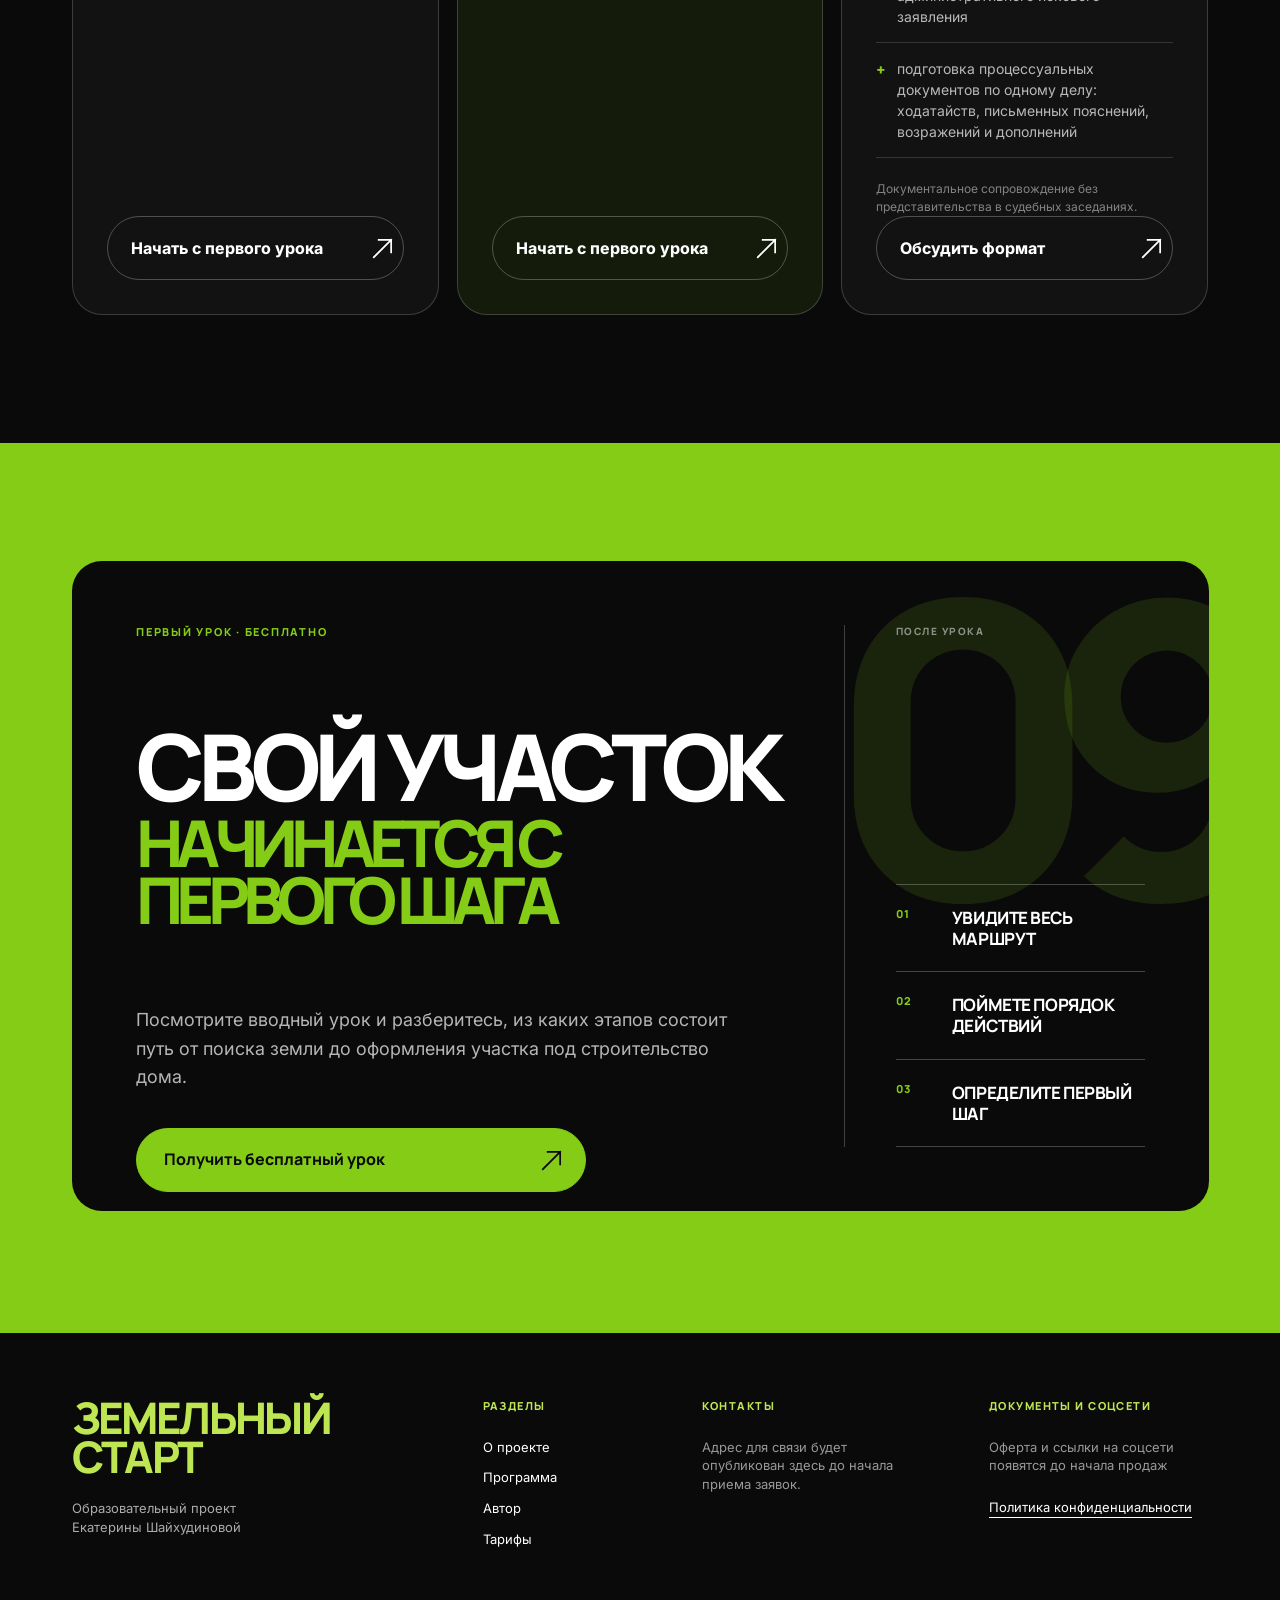
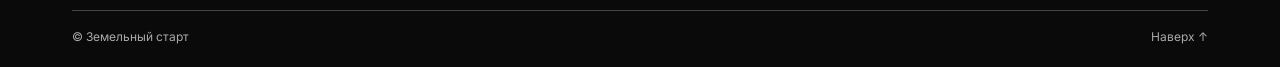
==== commit 12476f74: "Refine layout, palette, motion and privacy policy" ====
--- a/index.html
+++ b/index.html
@@ -10,13 +10,13 @@
   <link href="https://fonts.googleapis.com/css2?family=Inter:wght@400;500;600;700;800&family=Manrope:wght@400;500;600;700;800&display=swap" rel="stylesheet">
   <link rel="icon" type="image/svg+xml" href="data:image/svg+xml,%3Csvg xmlns='http://www.w3.org/2000/svg' viewBox='0 0 64 64'%3E%3Crect width='64' height='64' rx='14' fill='%23c4ea45'/%3E%3Cpath d='M14 44V18h36v26M14 29h36M29 18v26M14 44h36M38 29v15' fill='none' stroke='%23171915' stroke-width='2'/%3E%3Ccircle cx='22' cy='36' r='5' fill='none' stroke='%23171915' stroke-width='2'/%3E%3C/svg%3E" />
   <style>
-    :root{--ink:#20221d;--green:#A9D12B;--acid:#B0CF59;--pale:#f4f8e8;--cream:#fbfcf7;--line:#dce2cf;--white:#fff;--max:1360px}
+    :root{--ink:#0A0A0B;--green:#84CC16;--acid:#B0CF59;--pale:#f4f8e8;--cream:#fbfcf7;--line:#dce2cf;--white:#fff;--max:1360px}
     *{box-sizing:border-box}html{scroll-behavior:smooth}body{margin:0;color:var(--ink);background:#fff;font-family:Inter,Arial,sans-serif;-webkit-font-smoothing:antialiased}a{color:inherit;text-decoration:none}button,input{font:inherit}.wrap{width:min(var(--max),calc(100% - 64px));margin:auto}.eyebrow{display:flex;align-items:center;gap:14px;font-size:12px;font-weight:700;letter-spacing:.1em;text-transform:uppercase}.eyebrow:after{content:"";width:72px;height:1px;background:currentColor;opacity:.55}
-    header{height:112px;display:flex;align-items:center;background:#BEDA69;position:relative;z-index:10}.nav{display:grid;grid-template-columns:360px 1fr auto;align-items:center;gap:32px}.brand{display:flex;align-items:center;gap:22px}.brand-logo{width:94px;height:94px;object-fit:contain;display:block}.brand-name{font:800 16px/0.9 Manrope,sans-serif;text-transform:uppercase}.brand-note{font-size:12px;line-height:1.3;max-width:180px;border-left:1px solid rgba(32,34,29,.75);padding-left:22px}.links{display:flex;justify-content:center;gap:38px;font-size:12px;font-weight:650;text-transform:uppercase}.links a{position:relative}.links a:after{content:"";position:absolute;left:0;right:100%;bottom:-6px;height:1px;background:var(--ink);transition:.25s}.links a:hover:after{right:0}.nav-cta,.btn{border:1px solid var(--ink);border-radius:100px;padding:16px 24px;background:var(--ink);color:white;font-weight:600;transition:.25s;cursor:pointer}.nav-cta:hover{background:transparent;color:var(--ink)}
-    .hero{min-height:760px;background:#BEDA69;position:relative;overflow:hidden}.hero-grid{display:grid;grid-template-columns:minmax(0,760px) minmax(430px,1fr);gap:34px;padding:54px 0 112px;position:relative;z-index:2}.hero-copy{position:relative;z-index:2}.hero h1{font:800 clamp(68px,6.2vw,98px)/.86 Manrope,sans-serif;letter-spacing:-.075em;text-transform:uppercase;margin:26px 0 22px;max-width:800px}.hero h1 span{display:block;color:white}.saving-note{font:750 17px/1.45 Manrope,sans-serif;letter-spacing:.17em;text-transform:uppercase;max-width:510px;margin-bottom:26px}.saving-note:after{content:"";display:block;width:72px;height:1px;background:var(--ink);margin-top:24px}.lead{font-size:19px;line-height:1.48;max-width:510px;margin:0 0 28px}.hero-actions{display:flex;align-items:center}.primary{display:inline-flex;align-items:center;justify-content:space-between;gap:50px;min-width:330px;border:0;border-radius:100px;padding:19px 26px;background:var(--ink);color:#fff;font-weight:650;white-space:nowrap}.primary i{font-style:normal;font-size:25px}.primary:hover i{transform:translate(4px,-2px)}.primary i{transition:.25s}.orbit-badge{position:absolute;z-index:3;left:510px;top:326px;width:220px;height:220px;color:rgba(32,34,29,.47);pointer-events:none}.orbit-badge svg{width:100%;height:100%;display:block;overflow:visible}.orbit-badge text{font:600 13px Manrope,sans-serif;letter-spacing:.19em;text-transform:uppercase;fill:currentColor}.orbit-badge circle{fill:none;stroke:currentColor;stroke-width:1.3;stroke-dasharray:86 32;stroke-linecap:round}.orbit-badge line{stroke:currentColor;stroke-width:1.4}.hero-side{position:relative;min-width:0;align-self:stretch}.big-no{position:absolute;top:80px;left:-54px;font:600 clamp(430px,38vw,590px)/.76 Manrope,sans-serif;letter-spacing:-.11em;color:rgba(255,255,255,.28);width:760px;transform:scaleX(1.06);transform-origin:left top;white-space:nowrap}.hero-foot{position:absolute;bottom:0;left:0;right:0;height:82px;display:flex;align-items:center;z-index:3}.hero-foot .wrap{display:flex;justify-content:flex-start;gap:0;text-transform:uppercase;font-size:11px;font-weight:650;letter-spacing:.06em}.hero-foot span{width:245px;min-height:44px;padding-right:42px;display:flex;align-items:center}.hero-foot span+span{border-left:1px solid rgba(32,34,29,.6);padding-left:42px}
+    header{height:112px;display:flex;align-items:center;background:#BEDA69;position:relative;z-index:10}.nav{display:grid;grid-template-columns:360px 1fr auto;align-items:center;gap:32px}.brand{display:flex;align-items:center;gap:22px}.brand-logo{width:94px;height:94px;object-fit:contain;display:block}.brand-name{font:800 16px/0.9 Manrope,sans-serif;text-transform:uppercase}.brand-note{font-size:12px;line-height:1.3;max-width:180px;border-left:1px solid rgba(10,10,11,.75);padding-left:22px}.links{display:flex;justify-content:center;gap:38px;font-size:12px;font-weight:650;text-transform:uppercase}.links a{position:relative}.links a:after{content:"";position:absolute;left:0;right:100%;bottom:-6px;height:1px;background:var(--ink);transition:.25s}.links a:hover:after{right:0}.nav-cta,.btn{border:1px solid var(--ink);border-radius:100px;padding:16px 24px;background:var(--ink);color:white;font-weight:600;transition:.25s;cursor:pointer}.nav-cta:hover{background:transparent;color:var(--ink)}
+    .hero{min-height:760px;background:#BEDA69;position:relative;overflow:hidden}.hero-grid{display:grid;grid-template-columns:minmax(0,760px) minmax(430px,1fr);gap:34px;padding:54px 0 112px;position:relative;z-index:2}.hero-copy{position:relative;z-index:2}.hero h1{font:800 clamp(68px,6.2vw,98px)/.86 Manrope,sans-serif;letter-spacing:-.075em;text-transform:uppercase;margin:26px 0 22px;max-width:800px}.hero h1 span{display:block;color:white}.saving-note{font:750 17px/1.45 Manrope,sans-serif;letter-spacing:.17em;text-transform:uppercase;max-width:510px;margin-bottom:26px}.saving-note:after{content:"";display:block;width:72px;height:1px;background:var(--ink);margin-top:24px}.lead{font-size:19px;line-height:1.48;max-width:510px;margin:0 0 28px}.hero-actions{display:flex;align-items:center}.primary{display:inline-flex;align-items:center;justify-content:space-between;gap:50px;min-width:330px;border:0;border-radius:100px;padding:19px 26px;background:var(--ink);color:#fff;font-weight:650;white-space:nowrap}.primary i{font-style:normal;font-size:25px}.primary:hover i{transform:translate(4px,-2px)}.primary i{transition:.25s}.orbit-badge{position:absolute;z-index:3;left:510px;top:326px;width:220px;height:220px;color:rgba(10,10,11,.47);pointer-events:none}.orbit-badge svg{width:100%;height:100%;display:block;overflow:visible}.orbit-badge text{font:600 13px Manrope,sans-serif;letter-spacing:.19em;text-transform:uppercase;fill:currentColor}.orbit-badge circle{fill:none;stroke:currentColor;stroke-width:1.3;stroke-dasharray:86 32;stroke-linecap:round}.orbit-badge line{stroke:currentColor;stroke-width:1.4}.hero-side{position:relative;min-width:0;align-self:stretch}.big-no{position:absolute;top:80px;left:-54px;font:600 clamp(430px,38vw,590px)/.76 Manrope,sans-serif;letter-spacing:-.11em;color:rgba(255,255,255,.28);width:760px;transform:scaleX(1.06);transform-origin:left top;white-space:nowrap}.hero-foot{position:absolute;bottom:0;left:0;right:0;height:82px;display:flex;align-items:center;z-index:3}.hero-foot .wrap{display:flex;justify-content:flex-start;gap:0;text-transform:uppercase;font-size:11px;font-weight:650;letter-spacing:.06em}.hero-foot span{width:245px;min-height:44px;padding-right:42px;display:flex;align-items:center}.hero-foot span+span{border-left:1px solid rgba(10,10,11,.6);padding-left:42px}
     section{padding:120px 0}.about-grid,.results-grid,.author-grid{display:grid;grid-template-columns:190px 1fr;gap:72px}.rail{position:relative}.section-no{font:600 118px/.75 Manrope,sans-serif;letter-spacing:-.08em;color:#e6ebd7}.rail-label{margin-top:30px;font-size:11px;text-transform:uppercase;letter-spacing:.1em;font-weight:700}.section-title{font:800 clamp(48px,5vw,76px)/.95 Manrope,sans-serif;letter-spacing:-.055em;text-transform:uppercase;margin:0}.section-title em{font-style:normal;color:var(--green)}.about-copy{font-size:23px;line-height:1.42;max-width:910px;margin:34px 0 0}.about-copy strong{font-weight:700}.marquee{margin-top:100px;border-top:1px solid var(--line);border-bottom:1px solid var(--line);overflow:hidden}.marquee-track{display:flex;width:max-content;animation:move 23s linear infinite}.marquee span{font:700 15px Manrope,sans-serif;text-transform:uppercase;white-space:nowrap;padding:20px 44px 20px 0}.marquee span:after{content:"✦";color:var(--green);margin-left:44px}@keyframes move{to{transform:translateX(-50%)}}
     .outcomes{position:relative;overflow:hidden;background:var(--ink);color:white}.outcomes:after{content:"03";position:absolute;right:-.04em;bottom:-.24em;font:800 min(34vw,520px)/1 Manrope,sans-serif;letter-spacing:-.1em;color:rgba(176,207,89,.035);pointer-events:none}.outcomes .wrap{position:relative;z-index:1}.outcomes .section-no{color:rgba(204,241,90,.12)}.outcomes .section-title em{color:var(--acid)}.outcome-list{display:grid;grid-template-columns:repeat(2,minmax(0,1fr));margin-top:70px;border-top:1px solid rgba(255,255,255,.25)}.outcome{position:relative;display:grid;gap:24px;align-items:start;border-bottom:1px solid rgba(255,255,255,.22);opacity:0;transform:translateY(16px);transition:opacity .65s ease,transform .75s cubic-bezier(.22,1,.36,1),background .25s ease}.outcome:first-child{grid-column:1/-1;grid-template-columns:80px 1.1fr 1fr;padding:34px 0 38px}.outcome:not(:first-child){grid-template-columns:64px 1fr;grid-template-rows:auto 1fr;min-height:230px;padding:34px}.outcome:not(:first-child) p{grid-column:2}.outcome:nth-child(even){padding-left:0;border-right:1px solid rgba(255,255,255,.22)}.outcome:nth-child(odd):not(:first-child){padding-right:0}.results-grid.visible .outcome{opacity:1;transform:none}.results-grid.visible .outcome:nth-child(2){transition-delay:.06s}.results-grid.visible .outcome:nth-child(3){transition-delay:.12s}.results-grid.visible .outcome:nth-child(4){transition-delay:.18s}.results-grid.visible .outcome:nth-child(5){transition-delay:.24s}.outcome-no{font:700 12px Manrope,sans-serif;letter-spacing:.08em;color:var(--acid)}.outcome-no:after{content:"";display:block;width:28px;height:1px;margin-top:12px;background:currentColor;opacity:.65}.outcome h3{font:650 25px/1.18 Manrope,sans-serif;margin:0;transition:transform .25s}.outcome:first-child h3{font-size:clamp(30px,3vw,42px);letter-spacing:-.035em}.outcome p{font-size:15px;line-height:1.58;color:rgba(255,255,255,.67);margin:1px 0 0}.outcome:hover{background:rgba(255,255,255,.025)}.outcome:hover h3{transform:translateX(6px)}
-    .method{background:var(--ink);color:white;position:relative;overflow:hidden}.method:before{content:"03";position:absolute;right:-.04em;top:-.22em;font:800 min(42vw,640px)/1 Manrope,sans-serif;letter-spacing:-.1em;color:rgba(176,207,89,.055);pointer-events:none}.method-layout{display:grid;grid-template-columns:minmax(300px,.78fr) 1.22fr;gap:100px;align-items:start;position:relative;z-index:1}.method-copy{position:sticky;top:54px}.method-kicker{display:flex;align-items:center;gap:12px;color:var(--acid);font-size:12px;font-weight:700;letter-spacing:.11em;text-transform:uppercase;margin-bottom:28px}.method-kicker:before{content:"";width:38px;height:1px;background:currentColor}.method-title{font:800 clamp(48px,5.2vw,82px)/.9 Manrope,sans-serif;letter-spacing:-.06em;text-transform:uppercase;margin:0}.method-title span{display:block;color:var(--acid)}.method-intro{font-size:17px;line-height:1.6;color:rgba(255,255,255,.68);max-width:470px;margin:38px 0 0}.steps{display:grid;gap:18px}.step{min-height:245px;padding:30px 34px 32px;border-radius:28px;display:grid;grid-template-columns:110px 1fr;grid-template-rows:auto 1fr auto;column-gap:26px;position:relative;overflow:hidden;color:var(--ink);transition:transform .3s ease,box-shadow .3s ease}.step:nth-child(1){background:var(--acid);margin-right:76px}.step:nth-child(2){background:#fff;margin-left:76px}.step:nth-child(3){background:var(--green);margin-right:34px}.step:hover{transform:translateY(-5px);box-shadow:0 24px 50px rgba(0,0,0,.18)}.step-num{grid-row:1/4;font:800 74px/.8 Manrope,sans-serif;letter-spacing:-.08em;opacity:.2}.step-label{font-size:11px;font-weight:800;letter-spacing:.08em;text-transform:uppercase}.step h3{font:750 clamp(27px,3vw,42px)/1 Manrope,sans-serif;letter-spacing:-.035em;margin:auto 0 18px}.step p{font-size:14px;line-height:1.55;margin:0;max-width:500px;opacity:.7}.step-arrow{position:absolute;right:28px;top:25px;width:38px;height:38px;border:1px solid rgba(32,34,29,.35);border-radius:50%;display:grid;place-items:center;font-size:18px}.method-note{margin-top:30px;display:flex;align-items:center;gap:14px;font-size:12px;color:rgba(255,255,255,.52)}.method-note i{width:7px;height:7px;border-radius:50%;background:var(--acid);box-shadow:0 0 0 7px rgba(176,207,89,.12)}
+    .method{background:var(--ink);color:white;position:relative;overflow:hidden}.method:before{content:"03";position:absolute;right:-.04em;top:-.22em;font:800 min(42vw,640px)/1 Manrope,sans-serif;letter-spacing:-.1em;color:rgba(176,207,89,.055);pointer-events:none}.method-layout{display:grid;grid-template-columns:minmax(300px,.78fr) 1.22fr;gap:100px;align-items:start;position:relative;z-index:1}.method-copy{position:sticky;top:54px}.method-kicker{display:flex;align-items:center;gap:12px;color:var(--acid);font-size:12px;font-weight:700;letter-spacing:.11em;text-transform:uppercase;margin-bottom:28px}.method-kicker:before{content:"";width:38px;height:1px;background:currentColor}.method-title{font:800 clamp(48px,5.2vw,82px)/.9 Manrope,sans-serif;letter-spacing:-.06em;text-transform:uppercase;margin:0}.method-title span{display:block;color:var(--acid)}.method-intro{font-size:17px;line-height:1.6;color:rgba(255,255,255,.68);max-width:470px;margin:38px 0 0}.steps{display:grid;gap:18px}.step{min-height:245px;padding:30px 34px 32px;border-radius:28px;display:grid;grid-template-columns:110px 1fr;grid-template-rows:auto 1fr auto;column-gap:26px;position:relative;overflow:hidden;color:var(--ink);transition:transform .3s ease,box-shadow .3s ease}.step:nth-child(1){background:var(--acid);margin-right:76px}.step:nth-child(2){background:#fff;margin-left:76px}.step:nth-child(3){background:var(--green);margin-right:34px}.step:hover{transform:translateY(-5px);box-shadow:0 24px 50px rgba(0,0,0,.18)}.step-num{grid-row:1/4;font:800 74px/.8 Manrope,sans-serif;letter-spacing:-.08em;opacity:.2}.step-label{font-size:11px;font-weight:800;letter-spacing:.08em;text-transform:uppercase}.step h3{font:750 clamp(27px,3vw,42px)/1 Manrope,sans-serif;letter-spacing:-.035em;margin:auto 0 18px}.step p{font-size:14px;line-height:1.55;margin:0;max-width:500px;opacity:.7}.step-arrow{position:absolute;right:28px;top:25px;width:38px;height:38px;border:1px solid rgba(10,10,11,.35);border-radius:50%;display:grid;place-items:center;font-size:18px}.method-note{margin-top:30px;display:flex;align-items:center;gap:14px;font-size:12px;color:rgba(255,255,255,.52)}.method-note i{width:7px;height:7px;border-radius:50%;background:var(--acid);box-shadow:0 0 0 7px rgba(176,207,89,.12)}
     .author{overflow:hidden;background:var(--cream)}.author-main{display:grid;grid-template-columns:1fr minmax(320px,.78fr);gap:76px;align-items:start}.author-copy{padding-top:20px}.author-name{font:800 clamp(56px,6vw,96px)/.85 Manrope,sans-serif;letter-spacing:-.065em;text-transform:uppercase;margin:0}.author-role{display:inline-block;font:650 18px Manrope,sans-serif;margin:24px 0 42px;padding:10px 15px;border-radius:100px;background:var(--acid)}.author-details{border-top:1px solid var(--line)}.author-detail{padding:24px 0;border-bottom:1px solid var(--line);display:grid;grid-template-columns:42px 1fr;gap:18px;font-size:15px;line-height:1.58}.author-detail span{color:var(--green);font-weight:700}.portrait-wrap{position:relative;min-height:510px;border-radius:30px 30px 4px 30px;background:var(--green);overflow:hidden;box-shadow:26px 28px 0 var(--pale)}.portrait-wrap:before{content:"";position:absolute;inset:18px;border:1px solid rgba(255,255,255,.55);border-radius:22px 22px 2px 22px;z-index:2}.portrait-wrap img{width:100%;height:100%;min-height:510px;object-fit:cover;object-position:center top;display:block;filter:saturate(.96) contrast(1.02)}.portrait-stamp{position:absolute;left:28px;right:28px;bottom:28px;z-index:3;background:rgba(251,252,247,.88);backdrop-filter:blur(12px);padding:18px 20px;border-radius:14px;font:650 13px/1.35 Manrope,sans-serif;display:flex;justify-content:space-between;gap:16px}.portrait-stamp span{color:var(--green)}.quote{margin-top:58px;background:var(--ink);color:white;padding:48px 56px;font:600 28px/1.3 Manrope,sans-serif;border-radius:4px 30px 30px 30px;max-width:1040px;margin-left:auto}.quote:before{content:"“";color:var(--acid);font-size:72px;line-height:.2;display:block;margin-bottom:26px}
     .cta{background:var(--green);padding:80px 0}.cta-grid{display:grid;grid-template-columns:1.1fr .9fr;gap:80px;align-items:end}.cta h2{font:800 clamp(55px,6vw,92px)/.88 Manrope,sans-serif;text-transform:uppercase;letter-spacing:-.06em;margin:0}.cta h2 span{color:white}.cta p{font-size:17px;line-height:1.5}.form{display:grid;grid-template-columns:1fr 1fr;gap:10px}.form input{height:58px;border:1px solid rgba(23,25,21,.35);background:rgba(255,255,255,.77);border-radius:2px;padding:0 18px;color:var(--ink);outline:none}.form input:focus{border-color:var(--ink)}.form button{grid-column:1/-1;height:60px;border:0;background:var(--ink);color:white;font-weight:650;cursor:pointer}.consent{grid-column:1/-1;font-size:10px;opacity:.65;margin-top:4px}.success{display:none;grid-column:1/-1;padding:18px;background:white;font-weight:650}.form.sent input,.form.sent button,.form.sent .consent{display:none}.form.sent .success{display:block}
     footer{padding:46px 0}.footer-grid{display:flex;justify-content:space-between;align-items:flex-end}.footer-small{font-size:11px;line-height:1.6;text-transform:uppercase;opacity:.55}.reveal{opacity:0;transform:translateY(26px);transition:opacity .75s ease,transform .75s ease}.reveal.visible{opacity:1;transform:none}
@@ -32,22 +32,22 @@
     header,.hero{background:var(--green)}
     @media(min-width:901px){.saving-note{max-width:none;white-space:nowrap}.hero-foot{bottom:64px}.big-no{top:16px;left:-70px;font-size:clamp(560px,47vw,740px);color:rgba(255,255,255,.22)}}
     .orbit-badge .orbit-halo{fill:none;stroke:currentColor;stroke-width:.7;stroke-dasharray:none;opacity:.35}.orbit-badge .orbit-wheel{transform-origin:110px 110px;animation:orbit-spin 17s linear infinite}.orbit-badge .orbit-ring{fill:none;stroke:currentColor;stroke-width:1.3;stroke-dasharray:78 27;stroke-linecap:round}.orbit-badge .orbit-core{transform-origin:110px 110px;animation:orbit-breathe 3.4s ease-in-out infinite}.orbit-badge .orbit-core-ring{fill:rgba(255,255,255,.05);stroke:currentColor;stroke-width:.8;stroke-dasharray:none}.orbit-badge .orbit-line{stroke:currentColor;stroke-width:1.5;stroke-dasharray:92;animation:orbit-line 3.4s ease-in-out infinite}.orbit-badge .orbit-dot{fill:var(--ink);stroke:none;filter:drop-shadow(0 0 6px rgba(255,255,255,.55))}@keyframes orbit-spin{to{transform:rotate(360deg)}}@keyframes orbit-breathe{0%,100%{transform:scale(.94);opacity:.62}50%{transform:scale(1.04);opacity:1}}@keyframes orbit-line{0%,100%{stroke-dashoffset:92;opacity:.35}45%,70%{stroke-dashoffset:0;opacity:1}}@media(prefers-reduced-motion:reduce){.orbit-badge .orbit-wheel,.orbit-badge .orbit-core,.orbit-badge .orbit-line{animation:none}}
-    .orbit-badge .orbit-wheel text{font-size:11.5px;letter-spacing:.17em}.orbit-badge .orbit-ring{stroke-dasharray:92 24;opacity:.72}.orbit-badge .orbit-core-ring{fill:rgba(255,255,255,.12);stroke-width:1;opacity:.9}.orbit-badge .orbit-line{stroke-width:1.7}.hero-foot .wrap{gap:12px}.hero-foot span{width:245px;min-height:62px;padding:11px 16px;display:grid;grid-template-columns:28px 1fr;align-items:center;border:1px solid rgba(32,34,29,.28);border-radius:2px 16px 2px 2px;background:rgba(255,255,255,.09);transition:transform .25s ease,background .25s ease}.hero-foot span+span{border-left:1px solid rgba(32,34,29,.28);padding-left:16px}.hero-foot span:before{font:700 10px Manrope,sans-serif;opacity:.48}.hero-foot span:nth-child(1):before{content:"01"}.hero-foot span:nth-child(2):before{content:"02"}.hero-foot span:nth-child(3):before{content:"03"}.hero-foot span:hover{transform:translateY(-3px);background:rgba(255,255,255,.16)}@media(max-width:900px){.hero-foot .wrap{gap:6px}.hero-foot span{width:calc((100% - 12px)/3);min-height:68px;padding:8px;grid-template-columns:1fr;align-content:center;gap:4px;border-radius:2px 10px 2px 2px}.hero-foot span+span{padding-left:8px}.hero-foot span:before{font-size:8px}}
-    .orbit-badge{display:grid;place-items:center}.orbit-badge:before{content:"";position:absolute;inset:38px;border-radius:50%;background:rgba(255,255,255,.1);border:1px solid rgba(32,34,29,.18)}.orbit-badge .orbit-track{fill:none;stroke:currentColor;stroke-width:1;stroke-dasharray:22 12;opacity:.52}.orbit-message{position:relative;z-index:2;width:132px;padding-left:14px;border-left:1px solid rgba(32,34,29,.55);text-transform:uppercase;text-align:left;color:var(--ink)}.orbit-message span,.orbit-message strong{display:block}.orbit-message span{font:600 10px/1.25 Manrope,sans-serif;letter-spacing:.13em}.orbit-message strong{font:800 18px/1.05 Manrope,sans-serif;letter-spacing:-.025em;margin:4px 0}.orbit-message i{display:block;font:400 25px/1 Manrope,sans-serif;margin-top:9px}.hero-foot .wrap{gap:0}.hero-foot span{width:245px;min-height:44px;padding:0 40px 0 0;display:grid;grid-template-columns:24px 1fr;align-items:center;border:0;border-radius:0;background:none;transition:none}.hero-foot span+span{border-left:1px solid rgba(32,34,29,.55);padding-left:40px}.hero-foot span:before{content:""!important;width:16px;height:2px;background:var(--ink);opacity:.48}.hero-foot span:hover{transform:none;background:none}.lesson-modal{width:auto;max-width:none;border:0;padding:0;background:transparent;color:var(--ink)}.lesson-modal::backdrop{background:rgba(20,22,18,.7);backdrop-filter:blur(7px)}.modal-card{position:relative;width:min(520px,calc(100vw - 28px));padding:38px;background:var(--cream);border-radius:3px 28px 28px 28px;box-shadow:0 30px 100px rgba(0,0,0,.28)}.lesson-modal[open] .modal-card{animation:modal-in .32s ease-out}.modal-close{position:absolute;right:18px;top:18px;width:42px;height:42px;border:1px solid var(--line);border-radius:50%;background:transparent;font-size:23px;line-height:1;cursor:pointer}.modal-kicker{font:700 11px Manrope,sans-serif;letter-spacing:.12em;text-transform:uppercase;color:#739313;margin-bottom:20px}.modal-card h2{font:800 clamp(38px,7vw,58px)/.9 Manrope,sans-serif;letter-spacing:-.055em;text-transform:uppercase;margin:0 48px 14px 0}.modal-card>p{font-size:15px;line-height:1.5;opacity:.68;margin:0 0 26px}.modal-form{display:grid;gap:10px}.modal-form input[type="text"],.modal-form input[type="tel"],.modal-form input[type="email"]{width:100%;height:56px;border:1px solid var(--line);background:white;padding:0 16px;outline:none}.modal-form input:focus{border-color:var(--ink)}.modal-submit{height:58px;border:0;background:var(--ink);color:white;font-weight:700;cursor:pointer;margin-top:4px}.modal-consent{display:grid;grid-template-columns:18px 1fr;gap:9px;align-items:start;font-size:10px;line-height:1.45;opacity:.65;margin-top:4px}.modal-success{display:none;padding:24px;background:var(--green);font-weight:700}.modal-form.sent>*{display:none}.modal-form.sent .modal-success{display:block}@keyframes modal-in{from{opacity:0;transform:translateY(18px) scale(.98)}to{opacity:1;transform:none}}@media(max-width:900px){.hero-foot span{width:33.333%;min-height:50px;padding:0 10px 0 0;grid-template-columns:12px 1fr}.hero-foot span+span{padding-left:10px}.hero-foot span:before{width:7px;height:1px}.modal-card{padding:30px 22px}.modal-card h2{font-size:42px}}
-    .orbit-badge:before{display:none}.orbit-badge .orbit-wheel text{font-size:10.5px;letter-spacing:.13em}.orbit-badge .orbit-core-ring{fill:rgba(255,255,255,.12);stroke:rgba(32,34,29,.58);stroke-width:1;stroke-dasharray:none}.orbit-badge .orbit-line{stroke:var(--ink);stroke-width:1.6}.lesson-modal[open]{display:grid;place-items:center;position:fixed;inset:0;width:100vw;height:100vh;max-width:none;max-height:none;margin:0;padding:20px;background:transparent}.modal-card{width:min(780px,calc(100vw - 36px));padding:0;display:grid;grid-template-columns:290px 1fr;overflow:hidden;border-radius:4px 30px 30px 30px;background:var(--cream)}.modal-visual{position:relative;overflow:hidden;min-height:570px;padding:34px 30px;background:var(--green);display:flex;flex-direction:column}.modal-visual:after{content:"01";position:absolute;right:-36px;bottom:-54px;font:700 270px/.8 Manrope,sans-serif;letter-spacing:-.12em;color:rgba(255,255,255,.22)}.modal-visual-label{font:700 11px Manrope,sans-serif;letter-spacing:.13em;text-transform:uppercase}.modal-visual h3{font:800 35px/.94 Manrope,sans-serif;letter-spacing:-.055em;text-transform:uppercase;margin:auto 0 20px;position:relative;z-index:1}.modal-visual p{font-size:13px;line-height:1.45;max-width:190px;margin:0;position:relative;z-index:1}.modal-body{padding:42px 38px 34px}.modal-body>p{font-size:15px;line-height:1.5;opacity:.68;margin:0 0 24px}.modal-field{display:grid;gap:6px}.modal-field span{font:700 10px Manrope,sans-serif;letter-spacing:.08em;text-transform:uppercase;opacity:.56}.modal-submit{border-radius:100px;margin-top:8px}.modal-close{z-index:3;background:rgba(251,252,247,.75);backdrop-filter:blur(8px)}@media(max-width:700px){.lesson-modal[open]{padding:12px}.modal-card{grid-template-columns:1fr;width:min(500px,calc(100vw - 24px));max-height:calc(100vh - 24px);overflow:auto;border-radius:4px 22px 22px 22px}.modal-visual{min-height:130px;padding:22px}.modal-visual:after{font-size:150px;right:-15px;bottom:-32px}.modal-visual h3{font-size:27px;max-width:260px;margin:25px 0 0}.modal-visual p{display:none}.modal-body{padding:28px 22px 24px}.modal-card h2{font-size:39px}.modal-close{right:12px;top:12px}}
+    .orbit-badge .orbit-wheel text{font-size:11.5px;letter-spacing:.17em}.orbit-badge .orbit-ring{stroke-dasharray:92 24;opacity:.72}.orbit-badge .orbit-core-ring{fill:rgba(255,255,255,.12);stroke-width:1;opacity:.9}.orbit-badge .orbit-line{stroke-width:1.7}.hero-foot .wrap{gap:12px}.hero-foot span{width:245px;min-height:62px;padding:11px 16px;display:grid;grid-template-columns:28px 1fr;align-items:center;border:1px solid rgba(10,10,11,.28);border-radius:2px 16px 2px 2px;background:rgba(255,255,255,.09);transition:transform .25s ease,background .25s ease}.hero-foot span+span{border-left:1px solid rgba(10,10,11,.28);padding-left:16px}.hero-foot span:before{font:700 10px Manrope,sans-serif;opacity:.48}.hero-foot span:nth-child(1):before{content:"01"}.hero-foot span:nth-child(2):before{content:"02"}.hero-foot span:nth-child(3):before{content:"03"}.hero-foot span:hover{transform:translateY(-3px);background:rgba(255,255,255,.16)}@media(max-width:900px){.hero-foot .wrap{gap:6px}.hero-foot span{width:calc((100% - 12px)/3);min-height:68px;padding:8px;grid-template-columns:1fr;align-content:center;gap:4px;border-radius:2px 10px 2px 2px}.hero-foot span+span{padding-left:8px}.hero-foot span:before{font-size:8px}}
+    .orbit-badge{display:grid;place-items:center}.orbit-badge:before{content:"";position:absolute;inset:38px;border-radius:50%;background:rgba(255,255,255,.1);border:1px solid rgba(10,10,11,.18)}.orbit-badge .orbit-track{fill:none;stroke:currentColor;stroke-width:1;stroke-dasharray:22 12;opacity:.52}.orbit-message{position:relative;z-index:2;width:132px;padding-left:14px;border-left:1px solid rgba(10,10,11,.55);text-transform:uppercase;text-align:left;color:var(--ink)}.orbit-message span,.orbit-message strong{display:block}.orbit-message span{font:600 10px/1.25 Manrope,sans-serif;letter-spacing:.13em}.orbit-message strong{font:800 18px/1.05 Manrope,sans-serif;letter-spacing:-.025em;margin:4px 0}.orbit-message i{display:block;font:400 25px/1 Manrope,sans-serif;margin-top:9px}.hero-foot .wrap{gap:0}.hero-foot span{width:245px;min-height:44px;padding:0 40px 0 0;display:grid;grid-template-columns:24px 1fr;align-items:center;border:0;border-radius:0;background:none;transition:none}.hero-foot span+span{border-left:1px solid rgba(10,10,11,.55);padding-left:40px}.hero-foot span:before{content:""!important;width:16px;height:2px;background:var(--ink);opacity:.48}.hero-foot span:hover{transform:none;background:none}.lesson-modal{width:auto;max-width:none;border:0;padding:0;background:transparent;color:var(--ink)}.lesson-modal::backdrop{background:rgba(20,22,18,.7);backdrop-filter:blur(7px)}.modal-card{position:relative;width:min(520px,calc(100vw - 28px));padding:38px;background:var(--cream);border-radius:3px 28px 28px 28px;box-shadow:0 30px 100px rgba(0,0,0,.28)}.lesson-modal[open] .modal-card{animation:modal-in .32s ease-out}.modal-close{position:absolute;right:18px;top:18px;width:42px;height:42px;border:1px solid var(--line);border-radius:50%;background:transparent;font-size:23px;line-height:1;cursor:pointer}.modal-kicker{font:700 11px Manrope,sans-serif;letter-spacing:.12em;text-transform:uppercase;color:#739313;margin-bottom:20px}.modal-card h2{font:800 clamp(38px,7vw,58px)/.9 Manrope,sans-serif;letter-spacing:-.055em;text-transform:uppercase;margin:0 48px 14px 0}.modal-card>p{font-size:15px;line-height:1.5;opacity:.68;margin:0 0 26px}.modal-form{display:grid;gap:10px}.modal-form input[type="text"],.modal-form input[type="tel"],.modal-form input[type="email"]{width:100%;height:56px;border:1px solid var(--line);background:white;padding:0 16px;outline:none}.modal-form input:focus{border-color:var(--ink)}.modal-submit{height:58px;border:0;background:var(--ink);color:white;font-weight:700;cursor:pointer;margin-top:4px}.modal-consent{display:grid;grid-template-columns:18px 1fr;gap:9px;align-items:start;font-size:10px;line-height:1.45;opacity:.65;margin-top:4px}.modal-success{display:none;padding:24px;background:var(--green);font-weight:700}.modal-form.sent>*{display:none}.modal-form.sent .modal-success{display:block}@keyframes modal-in{from{opacity:0;transform:translateY(18px) scale(.98)}to{opacity:1;transform:none}}@media(max-width:900px){.hero-foot span{width:33.333%;min-height:50px;padding:0 10px 0 0;grid-template-columns:12px 1fr}.hero-foot span+span{padding-left:10px}.hero-foot span:before{width:7px;height:1px}.modal-card{padding:30px 22px}.modal-card h2{font-size:42px}}
+    .orbit-badge:before{display:none}.orbit-badge .orbit-wheel text{font-size:10.5px;letter-spacing:.13em}.orbit-badge .orbit-core-ring{fill:rgba(255,255,255,.12);stroke:rgba(10,10,11,.58);stroke-width:1;stroke-dasharray:none}.orbit-badge .orbit-line{stroke:var(--ink);stroke-width:1.6}.lesson-modal[open]{display:grid;place-items:center;position:fixed;inset:0;width:100vw;height:100vh;max-width:none;max-height:none;margin:0;padding:20px;background:transparent}.modal-card{width:min(780px,calc(100vw - 36px));padding:0;display:grid;grid-template-columns:290px 1fr;overflow:hidden;border-radius:4px 30px 30px 30px;background:var(--cream)}.modal-visual{position:relative;overflow:hidden;min-height:570px;padding:34px 30px;background:var(--green);display:flex;flex-direction:column}.modal-visual:after{content:"01";position:absolute;right:-36px;bottom:-54px;font:700 270px/.8 Manrope,sans-serif;letter-spacing:-.12em;color:rgba(255,255,255,.22)}.modal-visual-label{font:700 11px Manrope,sans-serif;letter-spacing:.13em;text-transform:uppercase}.modal-visual h3{font:800 35px/.94 Manrope,sans-serif;letter-spacing:-.055em;text-transform:uppercase;margin:auto 0 20px;position:relative;z-index:1}.modal-visual p{font-size:13px;line-height:1.45;max-width:190px;margin:0;position:relative;z-index:1}.modal-body{padding:42px 38px 34px}.modal-body>p{font-size:15px;line-height:1.5;opacity:.68;margin:0 0 24px}.modal-field{display:grid;gap:6px}.modal-field span{font:700 10px Manrope,sans-serif;letter-spacing:.08em;text-transform:uppercase;opacity:.56}.modal-submit{border-radius:100px;margin-top:8px}.modal-close{z-index:3;background:rgba(251,252,247,.75);backdrop-filter:blur(8px)}@media(max-width:700px){.lesson-modal[open]{padding:12px}.modal-card{grid-template-columns:1fr;width:min(500px,calc(100vw - 24px));max-height:calc(100vh - 24px);overflow:auto;border-radius:4px 22px 22px 22px}.modal-visual{min-height:130px;padding:22px}.modal-visual:after{font-size:150px;right:-15px;bottom:-32px}.modal-visual h3{font-size:27px;max-width:260px;margin:25px 0 0}.modal-visual p{display:none}.modal-body{padding:28px 22px 24px}.modal-card h2{font-size:39px}.modal-close{right:12px;top:12px}}
     .modal-visual:after{display:none}.modal-logo{position:absolute;width:345px;height:auto;right:-88px;top:72px;filter:brightness(0) invert(1);opacity:.15;pointer-events:none}.modal-visual-label,.modal-visual h3,.modal-visual p{position:relative;z-index:2}.modal-visual p{max-width:225px}.modal-visual h3{font-size:39px}.orbit-dot{display:none}@media(min-width:1301px){.orbit-badge{left:460px;top:315px}}@media(min-width:1101px) and (max-width:1300px){.orbit-badge{left:34%;top:315px}}@media(min-width:901px) and (max-width:1100px){.orbit-badge{left:43%;top:375px}}@media(max-width:900px){.orbit-badge{right:4px;top:458px}}@media(max-width:700px){.modal-visual{min-height:210px}.modal-logo{width:230px;right:-42px;top:8px;opacity:.13}.modal-visual h3{font-size:30px;margin:32px 0 12px}.modal-visual p{display:block;font-size:12px;max-width:245px}}
     .modal-visual{display:grid;grid-template-rows:auto minmax(280px,1fr) auto auto}.modal-logo-stage{position:relative;min-height:280px;display:grid;place-items:center}.modal-logo{left:50%;right:auto;top:calc(50% + 60px);width:450px;transform:translate(-50%,-50%);opacity:.25}.modal-visual h3{margin:0 0 18px}.modal-visual-label,.modal-visual h3,.modal-visual p{width:100%}@media(max-width:700px){.modal-visual{grid-template-rows:auto minmax(150px,1fr) auto auto;min-height:350px}.modal-logo-stage{min-height:150px}.modal-logo{left:50%;top:calc(50% + 36px);right:auto;width:270px;transform:translate(-50%,-50%);opacity:.23}.modal-visual h3{margin:0 0 12px}}
-    .modal-logo{top:50%;width:390px;filter:brightness(0) invert(1);opacity:.62}.modal-visual-label{display:flex;align-items:center;gap:12px;padding-left:8px;white-space:nowrap}.modal-visual-label:after{content:"";flex:1;height:1px;background:rgba(32,34,29,.48)}.modal-visual h3{padding-top:18px;border-top:1px solid rgba(255,255,255,.72);font-size:27px;line-height:1.02;letter-spacing:-.035em;margin:0 0 13px}.modal-visual h3 span{color:white}.modal-visual p{max-width:235px;font-size:12px;line-height:1.5;color:rgba(32,34,29,.78)}.modal-kicker{display:flex;align-items:center;gap:14px;width:100%;margin:0 0 20px;padding:0}.modal-kicker:after{content:"";width:54px;height:1px;background:currentColor;opacity:.55}.modal-body h2{margin-left:0}.modal-body>p{margin-left:0}
-    .mobile-menu-toggle,.mobile-nav{display:none}@media(max-width:900px){header{height:104px}.nav{grid-template-columns:minmax(0,1fr) auto;gap:10px}.nav .brand{gap:10px;min-width:0}.nav .brand-logo-crop{width:78px;height:78px;overflow:visible}.nav .brand-logo-crop .brand-logo{width:78px;height:78px;transform:none}.nav .brand-note{display:block!important;max-width:126px;padding-left:12px;font-size:10px;line-height:1.3;text-transform:none;opacity:1}.nav-cta,.links{display:none}.mobile-menu-toggle{display:flex;align-items:center;gap:9px;border:0;background:none;padding:0;color:var(--ink);font:700 11px Manrope,sans-serif;letter-spacing:.12em;text-transform:uppercase;cursor:pointer}.menu-icon{width:48px;height:48px;border-radius:50%;background:var(--ink);display:grid;place-content:center;gap:6px}.menu-icon i{display:block;width:20px;height:2px;background:white;transition:transform .24s ease}.mobile-menu-toggle[aria-expanded="true"] .menu-icon i:first-child{transform:translateY(4px) rotate(45deg)}.mobile-menu-toggle[aria-expanded="true"] .menu-icon i:last-child{transform:translateY(-4px) rotate(-45deg)}.mobile-nav{position:fixed;z-index:60;top:92px;right:17px;width:min(310px,calc(100vw - 34px));padding:18px;background:var(--ink);color:white;display:block;border-radius:22px 4px 22px 22px;box-shadow:0 22px 55px rgba(20,22,18,.24);opacity:0;visibility:hidden;pointer-events:none;transform:translateY(-8px) scale(.98);transform-origin:top right;transition:opacity .22s ease,transform .22s ease,visibility .22s}.mobile-nav.open{opacity:1;visibility:visible;pointer-events:auto;transform:none}.mobile-nav-head{display:flex;align-items:center;justify-content:space-between;padding:1px 2px 9px}.mobile-nav-title{font:700 10px Manrope,sans-serif;letter-spacing:.13em;text-transform:uppercase;color:var(--acid)}.mobile-nav-close{width:34px;height:34px;border:1px solid rgba(255,255,255,.25);border-radius:50%;background:transparent;color:white;font-size:21px;line-height:1;cursor:pointer}.mobile-nav-links{display:grid;gap:0;margin:4px 0 14px;border-top:1px solid rgba(255,255,255,.14)}.mobile-nav-links a{font:650 17px/1.1 Manrope,sans-serif;letter-spacing:-.02em;text-transform:uppercase;border-bottom:1px solid rgba(255,255,255,.14);padding:13px 2px}.mobile-nav-cta{display:flex;align-items:center;justify-content:space-between;padding:15px 17px;border-radius:100px;background:var(--green);color:var(--ink);font-size:12px;font-weight:700}.hero{min-height:790px}.hero-grid{display:block;padding:150px 0 138px}.hero-copy{position:relative;z-index:2;padding:0}.hero-side{position:absolute;inset:0;z-index:0}.big-no{top:16px;left:-30px;width:auto;font-size:370px;line-height:.76;letter-spacing:-.12em;transform:scaleX(1.08);color:rgba(255,255,255,.22)}.hero .eyebrow{font-size:11px;gap:12px}.hero .eyebrow:after{width:70px}.hero h1{font-size:clamp(37px,10.3vw,48px);line-height:.88;margin:23px 0 25px;max-width:none;white-space:nowrap}.saving-note{font-size:15px;line-height:1.45;letter-spacing:.13em;max-width:360px;margin-bottom:25px}.saving-note:after{margin-top:22px}.lead{font-size:17px;line-height:1.48;max-width:360px;margin-bottom:30px}.primary{width:100%;min-width:0;padding:20px 24px;font-size:16px}.primary i{position:relative;display:block;flex:0 0 24px;width:24px;height:24px;font-size:0}.primary i:before{content:"";position:absolute;left:3px;bottom:3px;width:21px;height:1.5px;background:#fff;transform:rotate(-45deg);transform-origin:center}.primary i:after{content:"";position:absolute;right:1px;top:1px;width:11px;height:11px;border-top:1.5px solid #fff;border-right:1.5px solid #fff}.orbit-badge{display:none}.hero-foot{bottom:32px;height:62px}.hero-foot .wrap{width:calc(100% - 34px)}.hero-foot span{width:33.333%;min-height:48px;padding:0 12px 0 0;display:block;font-size:9px;line-height:1.35;letter-spacing:.07em}.hero-foot span+span{padding-left:12px;border-left:1px solid rgba(32,34,29,.6)}.hero-foot span:before{display:none}}@media(max-width:700px){.modal-logo{top:50%;width:245px;filter:brightness(0) invert(1);opacity:.58}.modal-visual h3{font-size:24px;padding-top:14px}.modal-visual p{font-size:12px}}
+    .modal-logo{top:50%;width:390px;filter:brightness(0) invert(1);opacity:.62}.modal-visual-label{display:flex;align-items:center;gap:12px;padding-left:8px;white-space:nowrap}.modal-visual-label:after{content:"";flex:1;height:1px;background:rgba(10,10,11,.48)}.modal-visual h3{padding-top:18px;border-top:1px solid rgba(255,255,255,.72);font-size:27px;line-height:1.02;letter-spacing:-.035em;margin:0 0 13px}.modal-visual h3 span{color:white}.modal-visual p{max-width:235px;font-size:12px;line-height:1.5;color:rgba(10,10,11,.78)}.modal-kicker{display:flex;align-items:center;gap:14px;width:100%;margin:0 0 20px;padding:0}.modal-kicker:after{content:"";width:54px;height:1px;background:currentColor;opacity:.55}.modal-body h2{margin-left:0}.modal-body>p{margin-left:0}
+    .mobile-menu-toggle,.mobile-nav{display:none}@media(max-width:900px){header{height:104px}.nav{grid-template-columns:minmax(0,1fr) auto;gap:10px}.nav .brand{gap:10px;min-width:0}.nav .brand-logo-crop{width:78px;height:78px;overflow:visible}.nav .brand-logo-crop .brand-logo{width:78px;height:78px;transform:none}.nav .brand-note{display:block!important;max-width:126px;padding-left:12px;font-size:10px;line-height:1.3;text-transform:none;opacity:1}.nav-cta,.links{display:none}.mobile-menu-toggle{display:flex;align-items:center;gap:9px;border:0;background:none;padding:0;color:var(--ink);font:700 11px Manrope,sans-serif;letter-spacing:.12em;text-transform:uppercase;cursor:pointer}.menu-icon{width:48px;height:48px;border-radius:50%;background:var(--ink);display:grid;place-content:center;gap:6px}.menu-icon i{display:block;width:20px;height:2px;background:white;transition:transform .24s ease}.mobile-menu-toggle[aria-expanded="true"] .menu-icon i:first-child{transform:translateY(4px) rotate(45deg)}.mobile-menu-toggle[aria-expanded="true"] .menu-icon i:last-child{transform:translateY(-4px) rotate(-45deg)}.mobile-nav{position:fixed;z-index:60;top:92px;right:17px;width:min(310px,calc(100vw - 34px));padding:18px;background:var(--ink);color:white;display:block;border-radius:22px 4px 22px 22px;box-shadow:0 22px 55px rgba(20,22,18,.24);opacity:0;visibility:hidden;pointer-events:none;transform:translateY(-8px) scale(.98);transform-origin:top right;transition:opacity .22s ease,transform .22s ease,visibility .22s}.mobile-nav.open{opacity:1;visibility:visible;pointer-events:auto;transform:none}.mobile-nav-head{display:flex;align-items:center;justify-content:space-between;padding:1px 2px 9px}.mobile-nav-title{font:700 10px Manrope,sans-serif;letter-spacing:.13em;text-transform:uppercase;color:var(--acid)}.mobile-nav-close{width:34px;height:34px;border:1px solid rgba(255,255,255,.25);border-radius:50%;background:transparent;color:white;font-size:21px;line-height:1;cursor:pointer}.mobile-nav-links{display:grid;gap:0;margin:4px 0 14px;border-top:1px solid rgba(255,255,255,.14)}.mobile-nav-links a{font:650 17px/1.1 Manrope,sans-serif;letter-spacing:-.02em;text-transform:uppercase;border-bottom:1px solid rgba(255,255,255,.14);padding:13px 2px}.mobile-nav-cta{display:flex;align-items:center;justify-content:space-between;padding:15px 17px;border-radius:100px;background:var(--green);color:var(--ink);font-size:12px;font-weight:700}.hero{min-height:790px}.hero-grid{display:block;padding:150px 0 138px}.hero-copy{position:relative;z-index:2;padding:0}.hero-side{position:absolute;inset:0;z-index:0}.big-no{top:16px;left:-30px;width:auto;font-size:370px;line-height:.76;letter-spacing:-.12em;transform:scaleX(1.08);color:rgba(255,255,255,.22)}.hero .eyebrow{font-size:11px;gap:12px}.hero .eyebrow:after{width:70px}.hero h1{font-size:clamp(37px,10.3vw,48px);line-height:.88;margin:23px 0 25px;max-width:none;white-space:nowrap}.saving-note{font-size:15px;line-height:1.45;letter-spacing:.13em;max-width:360px;margin-bottom:25px}.saving-note:after{margin-top:22px}.lead{font-size:17px;line-height:1.48;max-width:360px;margin-bottom:30px}.primary{width:100%;min-width:0;padding:20px 24px;font-size:16px}.primary i{position:relative;display:block;flex:0 0 24px;width:24px;height:24px;font-size:0}.primary i:before{content:"";position:absolute;left:3px;bottom:3px;width:21px;height:1.5px;background:#fff;transform:rotate(-45deg);transform-origin:center}.primary i:after{content:"";position:absolute;right:1px;top:1px;width:11px;height:11px;border-top:1.5px solid #fff;border-right:1.5px solid #fff}.orbit-badge{display:none}.hero-foot{bottom:32px;height:62px}.hero-foot .wrap{width:calc(100% - 34px)}.hero-foot span{width:33.333%;min-height:48px;padding:0 12px 0 0;display:block;font-size:9px;line-height:1.35;letter-spacing:.07em}.hero-foot span+span{padding-left:12px;border-left:1px solid rgba(10,10,11,.6)}.hero-foot span:before{display:none}}@media(max-width:700px){.modal-logo{top:50%;width:245px;filter:brightness(0) invert(1);opacity:.58}.modal-visual h3{font-size:24px;padding-top:14px}.modal-visual p{font-size:12px}}
     .modal-card{width:min(720px,calc(100vw - 36px));grid-template-columns:260px 1fr}.modal-visual{grid-template-rows:1fr auto;min-height:510px;padding:26px 28px 30px}.modal-logo-stage{min-height:0}.modal-logo{top:36%;width:380px;opacity:.72}.modal-visual-title{position:relative;z-index:2;padding-top:16px;border-top:1px solid rgba(255,255,255,.68);font:750 15px/1.22 Manrope,sans-serif;letter-spacing:.09em;text-transform:uppercase}.modal-body{padding:32px 30px 26px}.modal-body h2{font-size:46px;line-height:.9;margin:0 48px 14px 0}.modal-body h2:after{content:"";display:block;width:72px;height:1px;background:var(--ink);margin-top:18px}.modal-body>p{margin:0 0 18px}.modal-form{gap:7px}.modal-form input[type="text"],.modal-form input[type="tel"],.modal-form input[type="email"]{height:50px}.modal-submit{height:54px}
-    .about-section{position:relative;overflow:hidden;background:var(--cream);padding:120px 0 180px}.about-new-grid{display:grid;grid-template-columns:minmax(390px,460px) minmax(0,1fr);gap:18px;align-items:stretch}.about-visual{position:relative;min-height:0}.about-logo{position:absolute;z-index:1;left:0;top:-14.9%;width:auto;max-width:none;height:178%;aspect-ratio:1;display:block;background:var(--green);-webkit-mask:url("assets/logo-zemelny-start.svg") center/contain no-repeat;mask:url("assets/logo-zemelny-start.svg") center/contain no-repeat;opacity:0;transform:translateX(-22.5%) scale(.96);transform-origin:center;transition:opacity 1s cubic-bezier(.22,1,.36,1),transform 1.15s cubic-bezier(.22,1,.36,1)}.about-content{position:relative;z-index:2;color:#343830}.about-number{position:absolute;z-index:0;right:-42px;top:50%;transform:translateY(-50%) scaleX(1.08);transform-origin:right center;font:600 clamp(390px,32vw,510px)/.72 Manrope,sans-serif;letter-spacing:-.13em;color:rgba(169,209,43,.085);white-space:nowrap;opacity:0;transition:opacity 1.4s .18s ease}.about-kicker,.about-heading,.about-text{position:relative;z-index:1;opacity:0;transform:translateY(18px);transition:opacity .75s cubic-bezier(.22,1,.36,1),transform .85s cubic-bezier(.22,1,.36,1)}.about-heading{transition-delay:.1s}.about-text{transition-delay:.2s}.about-new-grid.visible .about-logo{opacity:1;transform:translateX(-22.5%) scale(1)}.about-new-grid.visible .about-visual{animation:about-logo-float 7s 1.2s ease-in-out infinite}.about-new-grid.visible .about-number{opacity:1;animation:about-number-breathe 8s 1.5s ease-in-out infinite}.about-new-grid.visible .about-kicker,.about-new-grid.visible .about-heading,.about-new-grid.visible .about-text{opacity:1;transform:none}.about-kicker{display:flex;align-items:center;gap:16px;margin-bottom:26px;font:700 12px Manrope,sans-serif;letter-spacing:.13em;text-transform:uppercase}.about-kicker:after{content:"";width:82px;height:1px;background:currentColor;opacity:.55;transform-origin:left;transform:scaleX(0);transition:transform .8s .55s cubic-bezier(.22,1,.36,1)}.about-new-grid.visible .about-kicker:after{transform:scaleX(1)}.about-heading{font:800 clamp(52px,4.5vw,68px)/.9 Manrope,sans-serif;letter-spacing:-.06em;text-transform:uppercase;margin:0 0 30px;white-space:nowrap}.about-heading span{display:inline;color:var(--green)}.about-text{max-width:710px;font-size:19px;line-height:1.5}.about-text p{margin:0}.about-text p+p{margin-top:22px}.about-text strong{font-weight:750}.about-marker{position:absolute;z-index:2;right:0;bottom:-62px;display:flex;align-items:center;gap:14px;font:700 10px Manrope,sans-serif;letter-spacing:.14em;text-transform:uppercase;color:rgba(52,56,48,.62);opacity:0;transform:translateX(18px);transition:opacity .8s .45s ease,transform .9s .45s cubic-bezier(.22,1,.36,1)}.about-marker:before{content:"";width:58px;height:1px;background:var(--green)}.about-marker span+span:before{content:"/";margin-right:14px;color:var(--green)}.about-new-grid.visible .about-marker{opacity:1;transform:none}.about-section+.marquee{margin-top:0}@keyframes about-logo-float{0%,100%{transform:translateY(0)}50%{transform:translateY(-5px)}}@keyframes about-number-breathe{0%,100%{color:rgba(169,209,43,.075)}50%{color:rgba(169,209,43,.11)}}
-    @media(max-width:900px){.about-section{padding:72px 0}.about-new-grid{grid-template-columns:1fr;gap:16px;align-items:center}.about-visual{min-height:286px}.about-logo{position:relative;left:auto;top:auto;width:min(480px,136%);height:auto;transform:translate(-22.5%,28px) scale(.96)}.about-new-grid.visible .about-logo{transform:translate(-22.5%,28px) scale(1)}.about-number{right:-34px;top:48%;font-size:290px;color:rgba(169,209,43,.09)}.about-kicker{margin-bottom:22px;font-size:11px}.about-heading{font-size:clamp(43px,12vw,62px);margin-bottom:26px;white-space:normal}.about-heading span{display:block}.about-text{font-size:17px;line-height:1.55}.about-text p+p{margin-top:20px}.about-marker{display:none}.about-section+.marquee{margin-top:0}}
+    .about-section{position:relative;overflow:hidden;background:var(--cream);padding:120px 0 180px}.about-new-grid{display:grid;grid-template-columns:minmax(390px,460px) minmax(0,1fr);gap:18px;align-items:stretch}.about-visual{position:relative;min-height:0}.about-logo{position:absolute;z-index:1;left:0;top:-14.9%;width:auto;max-width:none;height:178%;aspect-ratio:1;display:block;background:var(--green);-webkit-mask:url("assets/logo-zemelny-start.svg") center/contain no-repeat;mask:url("assets/logo-zemelny-start.svg") center/contain no-repeat;opacity:0;transform:translateX(-22.5%) scale(.96);transform-origin:center;transition:opacity 1s cubic-bezier(.22,1,.36,1),transform 1.15s cubic-bezier(.22,1,.36,1)}.about-content{position:relative;z-index:2;color:#343830}.about-number{position:absolute;z-index:0;right:-42px;top:50%;transform:translateY(-50%) scaleX(1.08);transform-origin:right center;font:600 clamp(390px,32vw,510px)/.72 Manrope,sans-serif;letter-spacing:-.13em;color:rgba(132,204,22,.085);white-space:nowrap;opacity:0;transition:opacity 1.4s .18s ease}.about-kicker,.about-heading,.about-text{position:relative;z-index:1;opacity:0;transform:translateY(18px);transition:opacity .75s cubic-bezier(.22,1,.36,1),transform .85s cubic-bezier(.22,1,.36,1)}.about-heading{transition-delay:.1s}.about-text{transition-delay:.2s}.about-new-grid.visible .about-logo{opacity:1;transform:translateX(-22.5%) scale(1)}.about-new-grid.visible .about-visual{animation:about-logo-float 7s 1.2s ease-in-out infinite}.about-new-grid.visible .about-number{opacity:1;animation:about-number-breathe 8s 1.5s ease-in-out infinite}.about-new-grid.visible .about-kicker,.about-new-grid.visible .about-heading,.about-new-grid.visible .about-text{opacity:1;transform:none}.about-kicker{display:flex;align-items:center;gap:16px;margin-bottom:26px;font:700 12px Manrope,sans-serif;letter-spacing:.13em;text-transform:uppercase}.about-kicker:after{content:"";width:82px;height:1px;background:currentColor;opacity:.55;transform-origin:left;transform:scaleX(0);transition:transform .8s .55s cubic-bezier(.22,1,.36,1)}.about-new-grid.visible .about-kicker:after{transform:scaleX(1)}.about-heading{font:800 clamp(52px,4.5vw,68px)/.9 Manrope,sans-serif;letter-spacing:-.06em;text-transform:uppercase;margin:0 0 30px;white-space:nowrap}.about-heading span{display:inline;color:var(--green)}.about-text{max-width:710px;font-size:19px;line-height:1.5}.about-text p{margin:0}.about-text p+p{margin-top:22px}.about-text strong{font-weight:750}.about-marker{position:absolute;z-index:2;right:0;bottom:-62px;display:flex;align-items:center;gap:14px;font:700 10px Manrope,sans-serif;letter-spacing:.14em;text-transform:uppercase;color:rgba(52,56,48,.62);opacity:0;transform:translateX(18px);transition:opacity .8s .45s ease,transform .9s .45s cubic-bezier(.22,1,.36,1)}.about-marker:before{content:"";width:58px;height:1px;background:var(--green)}.about-marker span+span:before{content:"/";margin-right:14px;color:var(--green)}.about-new-grid.visible .about-marker{opacity:1;transform:none}.about-section+.marquee{margin-top:0}@keyframes about-logo-float{0%,100%{transform:translateY(0)}50%{transform:translateY(-5px)}}@keyframes about-number-breathe{0%,100%{color:rgba(132,204,22,.075)}50%{color:rgba(132,204,22,.11)}}
+    @media(max-width:900px){.about-section{padding:72px 0}.about-new-grid{grid-template-columns:1fr;gap:16px;align-items:center}.about-visual{min-height:286px}.about-logo{position:relative;left:auto;top:auto;width:min(480px,136%);height:auto;transform:translate(-22.5%,28px) scale(.96)}.about-new-grid.visible .about-logo{transform:translate(-22.5%,28px) scale(1)}.about-number{right:-34px;top:48%;font-size:290px;color:rgba(132,204,22,.09)}.about-kicker{margin-bottom:22px;font-size:11px}.about-heading{font-size:clamp(43px,12vw,62px);margin-bottom:26px;white-space:normal}.about-heading span{display:block}.about-text{font-size:17px;line-height:1.55}.about-text p+p{margin-top:20px}.about-marker{display:none}.about-section+.marquee{margin-top:0}}
     @media(prefers-reduced-motion:reduce){.about-logo,.about-number,.about-kicker,.about-heading,.about-text,.about-marker,.about-kicker:after,.outcome{transition:none}.about-new-grid.visible .about-visual,.about-new-grid.visible .about-number{animation:none}}
     @media(max-width:700px){.modal-card{grid-template-columns:1fr}.modal-visual{min-height:180px;padding:18px 22px 20px}.modal-logo-stage{min-height:130px}.modal-logo{top:38%;width:250px;opacity:.7}.modal-visual-title{padding-top:12px;font-size:12px}.modal-body{padding:26px 22px 24px}.modal-body h2{font-size:38px}.modal-body h2:after{margin-top:17px}}
 
     /* Audience */
     .audience{position:relative;overflow:hidden;padding:132px 0 128px;background:#f3f7e8;color:#343830}
-    .audience:before{content:"03";position:absolute;left:-.08em;top:54px;font:700 clamp(430px,43vw,650px)/.76 Manrope,sans-serif;letter-spacing:-.13em;color:rgba(169,209,43,.12);transform:scaleX(1.08);transform-origin:left top;pointer-events:none}
+    .audience:before{content:"03";position:absolute;left:-.08em;top:54px;font:700 clamp(430px,43vw,650px)/.76 Manrope,sans-serif;letter-spacing:-.13em;color:rgba(132,204,22,.12);transform:scaleX(1.08);transform-origin:left top;pointer-events:none}
     .audience-grid{display:grid;grid-template-columns:minmax(360px,.78fr) minmax(0,1.22fr);gap:100px;position:relative;z-index:1}
     .audience-head{align-self:start;position:sticky;top:54px}
     .audience-kicker{display:flex;align-items:center;gap:16px;margin-bottom:30px;font:700 12px Manrope,sans-serif;letter-spacing:.14em;text-transform:uppercase;color:#6f8f13}
@@ -130,12 +130,12 @@
     /* Audience — vertical route */
     .audience-grid{grid-template-columns:minmax(360px,.82fr) minmax(0,1.18fr);gap:84px}
     .audience-cases{position:relative;display:flex;flex-direction:column;gap:0;padding:8px 0 8px 78px}
-    .audience-cases:before{content:"";position:absolute;left:15px;top:8px;bottom:8px;width:1px;background:linear-gradient(180deg,rgba(169,209,43,.08),rgba(169,209,43,.9) 14%,rgba(169,209,43,.9) 86%,rgba(169,209,43,.08))}
+    .audience-cases:before{content:"";position:absolute;left:15px;top:8px;bottom:8px;width:1px;background:linear-gradient(180deg,rgba(132,204,22,.08),rgba(132,204,22,.9) 14%,rgba(132,204,22,.9) 86%,rgba(132,204,22,.08))}
     .audience-case,.audience-case:nth-child(n){position:relative;width:100%;margin:0;padding:0 0 35px;border:0}
     .audience-case:last-child{padding-bottom:0}
     .audience-case:before{content:"";position:absolute;left:-70px;top:8px;width:15px;height:15px;border:1px solid var(--green);background:#171a15;transform:rotate(45deg);transition:background .3s ease,transform .3s ease}
-    .audience-case:after{content:"";position:absolute;left:-54px;top:15px;width:36px;height:1px;background:rgba(169,209,43,.52);transition:width .3s ease}
-    .audience-step{margin:0 0 9px;font:700 11px/1.2 Manrope,sans-serif;letter-spacing:.16em;text-transform:uppercase;color:rgba(169,209,43,.78)}
+    .audience-case:after{content:"";position:absolute;left:-54px;top:15px;width:36px;height:1px;background:rgba(132,204,22,.52);transition:width .3s ease}
+    .audience-step{margin:0 0 9px;font:700 11px/1.2 Manrope,sans-serif;letter-spacing:.16em;text-transform:uppercase;color:rgba(132,204,22,.78)}
     .audience-case h3{max-width:600px;margin:0 0 10px;font:800 clamp(28px,2.35vw,38px)/1 Manrope,sans-serif;letter-spacing:-.045em;text-transform:uppercase}
     .audience-case p{max-width:560px;font-size:16px;line-height:1.5;color:rgba(255,255,255,.6)}
     .audience-case:hover:before{background:var(--green);transform:rotate(45deg) scale(1.14)}
@@ -172,14 +172,14 @@
     @media(prefers-reduced-motion:reduce){.audience-cases:before,.audience-case,.audience-case:before,.audience-case:after{transition:none}.audience-cases:before,.audience-case:after{transform:none}.audience-case,.audience-case:before{opacity:1}}
     /* Results 04 — value that stays */
     .outcomes.results-v2{padding:132px 0 122px;background:#f5f7ee;color:var(--ink)}
-    .outcomes.results-v2:after{content:"04";right:-.06em;top:42px;bottom:auto;color:rgba(169,209,43,.11)}
+    .outcomes.results-v2:after{content:"04";right:-.06em;top:42px;bottom:auto;color:rgba(132,204,22,.11)}
     .results-v2-inner{position:relative;z-index:2}
     .results-v2-head{display:grid;grid-template-columns:minmax(0,1.15fr) minmax(330px,.6fr);gap:84px;align-items:end}
     .results-v2-kicker{display:flex;align-items:center;gap:15px;margin-bottom:27px;font:700 12px/1.2 Manrope,sans-serif;letter-spacing:.15em;text-transform:uppercase;color:#789716}
     .results-v2-kicker:after{content:"";width:76px;height:1px;background:currentColor;opacity:.62}
     .results-v2-title{max-width:880px;margin:0;font:800 clamp(58px,6vw,92px)/.87 Manrope,sans-serif;letter-spacing:-.065em;text-transform:uppercase}
     .results-v2-title span{display:block;color:var(--green)}
-    .results-v2-lead{max-width:470px;margin:0;font-size:18px;line-height:1.58;color:rgba(32,34,29,.72)}
+    .results-v2-lead{max-width:470px;margin:0;font-size:18px;line-height:1.58;color:rgba(10,10,11,.72)}
     .value-compare{display:grid;grid-template-columns:1fr 130px 1fr;align-items:center;gap:34px;margin-top:70px;padding:40px 46px 42px;border-radius:32px;background:var(--ink);color:#fff;overflow:hidden;opacity:0;transform:translateY(24px) scale(.985);transition:opacity .75s .12s ease,transform .9s .12s cubic-bezier(.22,1,.36,1)}
     .results-v2-inner.visible .value-compare{opacity:1;transform:none}
     .value-side{position:relative;z-index:1}
@@ -195,7 +195,7 @@
     .result-ability:before{content:"";position:absolute;left:0;top:0;width:10px;height:10px;background:var(--green);transform:rotate(45deg)}
     .result-ability h3{margin:0 0 17px;font:800 clamp(28px,2.6vw,39px)/.92 Manrope,sans-serif;letter-spacing:-.045em;text-transform:uppercase}
     .result-ability h3 span{display:block;color:var(--green)}
-    .result-ability p{max-width:290px;margin:0;font-size:15px;line-height:1.58;color:rgba(32,34,29,.66)}
+    .result-ability p{max-width:290px;margin:0;font-size:15px;line-height:1.58;color:rgba(10,10,11,.66)}
     @media(max-width:900px){.outcomes.results-v2{padding:88px 0 84px}.results-v2-head{grid-template-columns:1fr;gap:30px}.results-v2-title{font-size:clamp(48px,12vw,72px)}.results-v2-lead{max-width:650px;font-size:17px}.value-compare{grid-template-columns:1fr 90px 1fr;margin-top:48px;padding:34px}.result-abilities{grid-template-columns:repeat(2,1fr);gap:42px 34px;margin-top:50px}}
     @media(max-width:560px){.results-v2-title{font-size:42px}.results-v2-kicker{font-size:10px}.results-v2-kicker:after{width:52px}.results-v2-lead{font-size:16px}.value-compare{grid-template-columns:1fr;gap:25px;padding:30px 26px;border-radius:25px}.value-side strong{font-size:48px}.value-side span{margin-top:12px}.value-arrow{width:1px;height:38px;margin-left:5px}.value-arrow:after{right:-5px;top:auto;bottom:0;transform:rotate(135deg)}.result-abilities{grid-template-columns:1fr;gap:34px}.result-ability{padding-top:24px}.result-ability h3{font-size:30px}.result-ability p{max-width:none}}
     /* Hero interaction corrections */
@@ -219,7 +219,7 @@
     .result-v3{display:grid;grid-template-columns:72px minmax(320px,1fr) minmax(280px,.76fr);gap:34px;align-items:start;padding:33px 0 36px;border-bottom:1px solid rgba(255,255,255,.2);opacity:0;transform:translateY(22px);transition:opacity .65s var(--d,0s) ease,transform .85s var(--d,0s) cubic-bezier(.22,1,.36,1),background .25s ease}
     .result-v3:nth-child(1){--d:.1s}.result-v3:nth-child(2){--d:.2s}.result-v3:nth-child(3){--d:.3s}
     .results-v3-inner.visible .result-v3{opacity:1;transform:none}
-    .result-v3-no{display:grid;place-items:center;width:40px;height:40px;margin-top:0;border:1px solid rgba(169,209,43,.72);border-radius:50%;color:var(--green);font:500 25px/1 Manrope,sans-serif}
+    .result-v3-no{display:grid;place-items:center;width:40px;height:40px;margin-top:0;border:1px solid rgba(132,204,22,.72);border-radius:50%;color:var(--green);font:500 25px/1 Manrope,sans-serif}
     .result-v3 h3{max-width:610px;margin:0;font:750 clamp(27px,2.6vw,40px)/1.04 Manrope,sans-serif;letter-spacing:-.04em;text-transform:uppercase}
     .result-v3 p{max-width:430px;margin:0;font-size:16px;line-height:1.58;color:rgba(255,255,255,.64)}
     .result-v3:hover{background:rgba(255,255,255,.025)}.result-v3:hover h3{color:var(--green)}
@@ -227,10 +227,10 @@
     .results-v3-inner.visible .value-compare{opacity:1;transform:none}
     .value-price,.value-message{padding:0}
     .value-price{position:relative;align-self:stretch;display:flex;min-height:310px;padding:46px 52px;flex-direction:column;justify-content:center;overflow:hidden;border-radius:30px;background:var(--green);color:var(--ink)}
-    .value-price:after{content:"";position:absolute;right:-80px;bottom:-105px;width:230px;height:230px;border:1px solid rgba(32,34,29,.22);border-radius:50%}
+    .value-price:after{content:"";position:absolute;right:-80px;bottom:-105px;width:230px;height:230px;border:1px solid rgba(10,10,11,.22);border-radius:50%}
     .value-price .value-label{margin-bottom:26px;color:var(--ink)!important}
     .value-price strong{position:relative;z-index:1;display:block;color:var(--ink);font:800 clamp(64px,5.1vw,82px)/.82 Manrope,sans-serif;letter-spacing:-.08em;white-space:nowrap}
-    .value-price p{position:relative;z-index:1;max-width:280px;margin:24px 0 0;color:rgba(32,34,29,.72);font-size:16px;line-height:1.5}
+    .value-price p{position:relative;z-index:1;max-width:280px;margin:24px 0 0;color:rgba(10,10,11,.72);font-size:16px;line-height:1.5}
     .value-message{align-self:center;padding:20px 0}
     .value-message h3{max-width:780px;margin:0;color:#fff;font:750 clamp(34px,4vw,58px)/.98 Manrope,sans-serif;letter-spacing:-.05em;text-transform:uppercase}
     .value-message h3 em{display:block;margin-top:8px;color:var(--green);font-style:normal}
@@ -254,11 +254,11 @@
     .method-v2 .method-kicker{color:var(--ink)}
     .method-v2 .method-kicker{grid-column:1/-1;margin-bottom:10px}
     .method-v2 .method-title{max-width:820px;color:var(--ink)}.method-v2 .method-title span{color:#fff}
-    .method-v2 .method-intro{max-width:560px;margin:0;color:rgba(32,34,29,.76);font-size:18px}
-    .method-v2 .method-note{grid-column:2;align-items:flex-start;margin:6px 0 0;padding-top:20px;border-top:1px solid rgba(32,34,29,.35);color:var(--ink);font-size:15px;line-height:1.55}
+    .method-v2 .method-intro{max-width:560px;margin:0;color:rgba(10,10,11,.76);font-size:18px}
+    .method-v2 .method-note{grid-column:2;align-items:flex-start;margin:6px 0 0;padding-top:20px;border-top:1px solid rgba(10,10,11,.35);color:var(--ink);font-size:15px;line-height:1.55}
     .method-v2 .method-note i{flex:0 0 8px;margin-top:7px;background:var(--ink);box-shadow:none}
     .method-v2 .steps{display:flex;flex-direction:column;gap:14px;margin-top:70px;border:0}
-    .method-v2 .step,.method-v2 .step:nth-child(n){position:relative;width:82%;min-height:0;margin:0;padding:29px 86px 31px 34px;border:1px solid rgba(32,34,29,.34);border-radius:999px;display:grid;grid-template-columns:minmax(220px,.72fr) minmax(280px,1.28fr);align-items:center;gap:36px;background:rgba(248,250,243,.92);color:var(--ink);box-shadow:none;overflow:hidden;opacity:0;transform:translateX(-36px);transition:opacity .6s var(--d,0s) ease,transform .85s var(--d,0s) cubic-bezier(.22,1,.36,1),background .3s ease,width .35s ease}
+    .method-v2 .step,.method-v2 .step:nth-child(n){position:relative;width:82%;min-height:0;margin:0;padding:29px 86px 31px 34px;border:1px solid rgba(10,10,11,.34);border-radius:999px;display:grid;grid-template-columns:minmax(220px,.72fr) minmax(280px,1.28fr);align-items:center;gap:36px;background:rgba(248,250,243,.92);color:var(--ink);box-shadow:none;overflow:hidden;opacity:0;transform:translateX(-36px);transition:opacity .6s var(--d,0s) ease,transform .85s var(--d,0s) cubic-bezier(.22,1,.36,1),background .3s ease,width .35s ease}
     .method-v2 .step:nth-child(2){margin-left:9%}
     .method-v2 .step:nth-child(3){margin-left:18%}
     .method-v2 .step:nth-child(1){--d:.12s}.method-v2 .step:nth-child(2){--d:.22s}.method-v2 .step:nth-child(3){--d:.32s}
@@ -268,7 +268,7 @@
     .method-v2 .step-label{position:relative;z-index:1;grid-column:1;margin:0;color:#6f8a18;font:800 11px/1.2 Manrope,sans-serif;letter-spacing:.13em;text-transform:uppercase}
     .method-v2 .step h3{position:relative;z-index:1;grid-column:1;max-width:360px;margin:0;font-size:clamp(27px,2.4vw,38px);line-height:1;letter-spacing:-.045em}
     .method-v2 .step p{position:relative;z-index:1;grid-column:2;grid-row:1/3;align-self:center;max-width:570px;margin:0;font-size:16px;line-height:1.5;opacity:.72}
-    .method-v2 .step-arrow{right:32px;top:50%;bottom:auto;transform:translateY(-50%);border-color:rgba(32,34,29,.42)}
+    .method-v2 .step-arrow{right:32px;top:50%;bottom:auto;transform:translateY(-50%);border-color:rgba(10,10,11,.42)}
     @media(max-width:900px){.outcomes.results-v3,.method.method-v2{padding:88px 0 92px}.results-v3-head{grid-template-columns:1fr;gap:30px}.results-v3-title{font-size:clamp(48px,11vw,74px)}.results-v3-lead{max-width:650px}.result-v3{grid-template-columns:48px 1fr;gap:14px 20px}.result-v3 p{grid-column:2;max-width:650px}.results-v3 .value-compare{grid-template-columns:1fr;gap:38px}.value-price{min-height:280px;padding:42px 46px}.value-price strong{font-size:74px}.results-action{align-items:flex-end}.method-v2 .method-copy{grid-template-columns:1fr;gap:24px}.method-v2 .method-kicker,.method-v2 .method-note{grid-column:auto}.method-v2 .step,.method-v2 .step:nth-child(n){width:88%;grid-template-columns:1fr;gap:10px;padding:28px 76px 30px 30px}.method-v2 .step p{grid-column:1;grid-row:auto}.method-v2 .step:nth-child(2){margin-left:6%}.method-v2 .step:nth-child(3){margin-left:12%}.method-v2 .step:hover{width:90%}}
     @media(max-width:560px){.results-v3-title{font-size:42px}.results-v3-lead{font-size:16px}.results-v3-list{margin-top:46px}.result-v3{grid-template-columns:34px 1fr;padding:27px 0 30px;gap:12px}.result-v3 h3{font-size:24px}.result-v3 p{font-size:15px}.results-v3 .value-compare{grid-template-columns:1fr;gap:30px;margin-top:48px;padding:28px 0}.value-price{min-height:245px;padding:32px 26px;border-radius:24px}.value-price strong{font-size:54px;letter-spacing:-.075em}.value-message{padding:6px 0 0}.value-message h3{font-size:34px}.value-message p{font-size:15px}.value-label{margin-bottom:16px}.results-action{display:grid;gap:22px;padding-top:26px}.results-action-copy{font-size:10px}.results-lesson-btn{width:100%;min-width:0;padding:18px 21px}.method-v2 .method-title{font-size:45px}.method-v2 .method-intro{font-size:16px}.method-v2 .steps{gap:12px;margin-top:48px}.method-v2 .step,.method-v2 .step:nth-child(n){width:100%;margin-left:0;padding:26px 52px 28px 24px;border-radius:28px}.method-v2 .step:hover{width:100%}.method-v2 .step h3{font-size:28px}.method-v2 .step p{font-size:15px}.method-v2 .step-arrow{right:20px}}
     @media(prefers-reduced-motion:reduce){.result-v3,.method-v2 .step{opacity:1;transform:none;transition:none}}
@@ -276,7 +276,7 @@
     /* Author — clean editorial composition */
     .author{position:relative;overflow:hidden;background:var(--cream);color:var(--ink);padding:118px 0 124px}
     .author-shell{position:relative}
-    .author-topline{display:flex;align-items:center;justify-content:space-between;padding-bottom:20px;border-bottom:1px solid rgba(32,34,29,.28);font:700 11px/1 Manrope,sans-serif;letter-spacing:.13em;text-transform:uppercase}
+    .author-topline{display:flex;align-items:center;justify-content:space-between;padding-bottom:20px;border-bottom:1px solid rgba(10,10,11,.28);font:700 11px/1 Manrope,sans-serif;letter-spacing:.13em;text-transform:uppercase}
     .author-topline span:first-child{color:var(--green)}.author-topline span:last-child{opacity:.52}
     .author-layout{display:grid;grid-template-columns:minmax(0,1.08fr) minmax(420px,.92fr);min-height:710px;margin-top:38px}
     .author-copy-new{position:relative;z-index:3;padding:44px 72px 28px 0;opacity:0;transform:translateY(30px);transition:opacity .7s .08s ease,transform .9s .08s cubic-bezier(.22,1,.36,1)}
@@ -285,10 +285,10 @@
     .author-kicker:after{content:"";width:68px;height:1px;background:currentColor;opacity:.72}
     .author-name{margin:0;font:800 clamp(62px,6.25vw,98px)/.83 Manrope,sans-serif;letter-spacing:-.075em;text-transform:uppercase;color:var(--ink)}
     .author-name span{display:block;color:var(--green)}
-    .author-role{display:block;width:max-content;margin:27px 0 38px;padding:11px 17px;border:1px solid rgba(32,34,29,.18);border-radius:999px;background:rgba(169,209,43,.16);font:650 18px/1.35 Manrope,sans-serif;color:rgba(32,34,29,.72)}
+    .author-role{display:block;width:max-content;margin:27px 0 38px;padding:11px 17px;border:1px solid rgba(10,10,11,.18);border-radius:999px;background:rgba(132,204,22,.16);font:650 18px/1.35 Manrope,sans-serif;color:rgba(10,10,11,.72)}
     .author-quote{position:relative;max-width:680px;margin:0 0 42px;padding:28px 0 0 0;border-top:1px solid var(--green);font:600 clamp(21px,2vw,28px)/1.37 Manrope,sans-serif;color:var(--ink)}
     .author-details{display:grid;grid-template-columns:1fr 1.35fr;gap:34px;border:0}
-    .author-detail{display:block;padding:20px 18px 0 0;border:0;border-top:1px solid rgba(32,34,29,.26);font-size:15px;line-height:1.58;color:rgba(32,34,29,.7)}
+    .author-detail{display:block;padding:20px 18px 0 0;border:0;border-top:1px solid rgba(10,10,11,.26);font-size:15px;line-height:1.58;color:rgba(10,10,11,.7)}
     .author-detail span{display:block;margin-bottom:14px;color:var(--green);font:800 11px/1 Manrope,sans-serif;letter-spacing:.1em}
     .author-visual{position:relative;align-self:stretch;min-height:710px;overflow:hidden;background:var(--green);isolation:isolate;clip-path:inset(0 0 100% 0);transition:clip-path 1s .12s cubic-bezier(.77,0,.18,1)}
     .author-shell.visible .author-visual{clip-path:inset(0)}
@@ -309,17 +309,17 @@
     .method-v3-kicker:after,.program-kicker:after,.tariffs-kicker:after{content:"";width:68px;height:1px;background:currentColor;opacity:.68}
     .method-v3-title{max-width:860px;margin:0;font:800 clamp(60px,6.3vw,98px)/.84 Manrope,sans-serif;letter-spacing:-.07em;text-transform:uppercase}
     .method-v3-title span{display:block;color:var(--green)}
-    .method-v3-intro{max-width:470px;margin:0 0 4px;color:rgba(32,34,29,.7);font-size:18px;line-height:1.58}
-    .method-v3-lines{margin-top:78px;border-top:1px solid rgba(32,34,29,.28)}
-    .method-v3-line{display:grid;grid-template-columns:62px minmax(300px,.85fr) minmax(300px,1fr);gap:34px;align-items:center;padding:30px 0 34px;border-bottom:1px solid rgba(32,34,29,.28);opacity:0;transform:translateX(-30px);transition:opacity .6s var(--d,0s) ease,transform .85s var(--d,0s) cubic-bezier(.22,1,.36,1),padding .3s ease}
+    .method-v3-intro{max-width:470px;margin:0 0 4px;color:rgba(10,10,11,.7);font-size:18px;line-height:1.58}
+    .method-v3-lines{margin-top:78px;border-top:1px solid rgba(10,10,11,.28)}
+    .method-v3-line{display:grid;grid-template-columns:62px minmax(300px,.85fr) minmax(300px,1fr);gap:34px;align-items:center;padding:30px 0 34px;border-bottom:1px solid rgba(10,10,11,.28);opacity:0;transform:translateX(-30px);transition:opacity .6s var(--d,0s) ease,transform .85s var(--d,0s) cubic-bezier(.22,1,.36,1),padding .3s ease}
     .method-v3-line:nth-child(1){--d:.08s}.method-v3-line:nth-child(2){--d:.18s}.method-v3-line:nth-child(3){--d:.28s}
     .method-v3-shell.visible .method-v3-line{opacity:1;transform:none}
     .method-v3-line:hover{padding-left:18px}
-    .method-v3-plus{display:grid;place-items:center;width:38px;height:38px;border:1px solid rgba(32,34,29,.42);border-radius:50%;font-size:23px;font-weight:500}
+    .method-v3-plus{display:grid;place-items:center;width:38px;height:38px;border:1px solid rgba(10,10,11,.42);border-radius:50%;font-size:23px;font-weight:500}
     .method-v3-line h3{margin:0;font:800 clamp(48px,5.2vw,82px)/.82 Manrope,sans-serif;letter-spacing:-.065em;text-transform:uppercase}
     .method-v3-line:nth-child(2) h3{color:var(--green)}
-    .method-v3-line p{max-width:570px;margin:0;color:rgba(32,34,29,.68);font-size:17px;line-height:1.55}
-    .method-v3-foot{display:flex;align-items:center;justify-content:space-between;gap:40px;margin-top:36px;color:rgba(32,34,29,.62);font:700 11px/1.4 Manrope,sans-serif;letter-spacing:.1em;text-transform:uppercase}
+    .method-v3-line p{max-width:570px;margin:0;color:rgba(10,10,11,.68);font-size:17px;line-height:1.55}
+    .method-v3-foot{display:flex;align-items:center;justify-content:space-between;gap:40px;margin-top:36px;color:rgba(10,10,11,.62);font:700 11px/1.4 Manrope,sans-serif;letter-spacing:.1em;text-transform:uppercase}
     .method-v3-foot:before{content:"";flex:1;height:1px;background:var(--green)}
 
     /* Author 06 — dark editorial portrait */
@@ -337,7 +337,7 @@
     .author-v3-kicker{margin-bottom:25px;color:var(--green);font:800 11px/1 Manrope,sans-serif;letter-spacing:.14em;text-transform:uppercase}
     .author-v3-name{margin:0;font:800 clamp(60px,6.2vw,96px)/.83 Manrope,sans-serif;letter-spacing:-.075em;text-transform:uppercase}
     .author-v3-name span{display:block;color:var(--green)}
-    .author-v3-role{display:inline-block;margin:28px 0 34px;padding:12px 18px;border:1px solid rgba(169,209,43,.6);border-radius:999px;color:#fff;font-size:16px}
+    .author-v3-role{display:inline-block;margin:28px 0 34px;padding:12px 18px;border:1px solid rgba(132,204,22,.6);border-radius:999px;color:#fff;font-size:16px}
     .author-v3-quote{max-width:720px;margin:0;padding:28px 0 0;border-top:1px solid rgba(255,255,255,.24);color:rgba(255,255,255,.88);font:600 clamp(21px,2vw,29px)/1.38 Manrope,sans-serif}
     .author-v3-facts{display:grid;grid-template-columns:.8fr 1.2fr;gap:16px;margin-top:42px}
     .author-v3-fact{min-height:180px;padding:24px 25px;border:1px solid rgba(255,255,255,.18);border-radius:28px;background:rgba(255,255,255,.035);color:rgba(255,255,255,.64);font-size:15px;line-height:1.55}
@@ -349,29 +349,29 @@
     .program-intro{position:sticky;top:34px}
     .program-title{margin:0;font:800 clamp(60px,6vw,94px)/.84 Manrope,sans-serif;letter-spacing:-.07em;text-transform:uppercase}
     .program-title span{display:block;color:var(--green)}
-    .program-summary{max-width:430px;margin:32px 0 0;color:rgba(32,34,29,.68);font-size:17px;line-height:1.58}
+    .program-summary{max-width:430px;margin:32px 0 0;color:rgba(10,10,11,.68);font-size:17px;line-height:1.58}
     .program-count{display:flex;align-items:flex-end;gap:13px;margin-top:54px;color:var(--ink)}
     .program-count strong{font:800 104px/.72 Manrope,sans-serif;letter-spacing:-.08em}.program-count span{padding-bottom:5px;font:800 11px/1.25 Manrope,sans-serif;letter-spacing:.12em;text-transform:uppercase}
-    .program-list{border-top:1px solid rgba(32,34,29,.28);opacity:0;transform:translateY(30px);transition:opacity .7s .1s ease,transform .9s .1s cubic-bezier(.22,1,.36,1)}
+    .program-list{border-top:1px solid rgba(10,10,11,.28);opacity:0;transform:translateY(30px);transition:opacity .7s .1s ease,transform .9s .1s cubic-bezier(.22,1,.36,1)}
     .program-layout.visible .program-list{opacity:1;transform:none}
-    .program-item{border-bottom:1px solid rgba(32,34,29,.25)}
+    .program-item{border-bottom:1px solid rgba(10,10,11,.25)}
     .program-item summary{position:relative;display:grid;grid-template-columns:52px 1fr 40px;gap:22px;align-items:center;padding:25px 0;list-style:none;cursor:pointer}
     .program-item summary::-webkit-details-marker{display:none}
     .program-index{color:#789716;font:800 11px/1 Manrope,sans-serif;letter-spacing:.12em}
     .program-item h3{margin:0;font:750 clamp(21px,2.1vw,31px)/1.08 Manrope,sans-serif;letter-spacing:-.035em;text-transform:uppercase}
-    .program-open{display:grid;place-items:center;width:36px;height:36px;border:1px solid rgba(32,34,29,.35);border-radius:50%;font-size:24px;transition:transform .3s ease,background .3s ease}
+    .program-open{display:grid;place-items:center;width:36px;height:36px;border:1px solid rgba(10,10,11,.35);border-radius:50%;font-size:24px;transition:transform .3s ease,background .3s ease}
     .program-item[open] .program-open{transform:rotate(45deg);background:var(--green)}
-    .program-body{max-width:690px;margin:0 60px 0 74px;padding:0 0 28px;color:rgba(32,34,29,.68);font-size:16px;line-height:1.55}
+    .program-body{max-width:690px;margin:0 60px 0 74px;padding:0 0 28px;color:rgba(10,10,11,.68);font-size:16px;line-height:1.55}
 
     /* Tariffs 08 — honest prelaunch block */
     .tariffs{padding:96px 0;background:var(--green);color:var(--ink)}
     .tariffs-panel{position:relative;display:grid;grid-template-columns:minmax(360px,.8fr) minmax(0,1.2fr);gap:76px;align-items:end;overflow:hidden;padding:66px 70px 70px;border-radius:44px;background:#171a15;color:#fff;opacity:0;transform:translateY(28px);transition:opacity .7s ease,transform .9s cubic-bezier(.22,1,.36,1)}
     .tariffs-panel.visible{opacity:1;transform:none}
-    .tariffs-panel:after{content:"";position:absolute;right:-110px;top:-170px;width:430px;height:430px;border:1px solid rgba(169,209,43,.25);border-radius:50%}
+    .tariffs-panel:after{content:"";position:absolute;right:-110px;top:-170px;width:430px;height:430px;border:1px solid rgba(132,204,22,.25);border-radius:50%}
     .tariffs-kicker{color:var(--green)}
     .tariffs-title{margin:0;font:800 clamp(66px,7vw,112px)/.8 Manrope,sans-serif;letter-spacing:-.075em;text-transform:uppercase}
     .tariffs-copy{position:relative;z-index:1;max-width:610px}
-    .tariffs-status{display:inline-block;margin-bottom:26px;padding:10px 15px;border:1px solid rgba(169,209,43,.62);border-radius:999px;color:var(--green);font:800 10px/1 Manrope,sans-serif;letter-spacing:.13em;text-transform:uppercase}
+    .tariffs-status{display:inline-block;margin-bottom:26px;padding:10px 15px;border:1px solid rgba(132,204,22,.62);border-radius:999px;color:var(--green);font:800 10px/1 Manrope,sans-serif;letter-spacing:.13em;text-transform:uppercase}
     .tariffs-copy h3{margin:0 0 20px;font:750 clamp(30px,3.3vw,48px)/1 Manrope,sans-serif;letter-spacing:-.045em;text-transform:uppercase}
     .tariffs-copy p{max-width:560px;margin:0;color:rgba(255,255,255,.64);font-size:17px;line-height:1.58}
     .tariffs-action{display:inline-flex;align-items:center;justify-content:space-between;gap:40px;min-width:340px;margin-top:34px;padding:18px 23px;border-radius:999px;background:#fff;color:var(--ink);font-weight:750;transition:transform .25s ease,background .25s ease}
@@ -395,34 +395,34 @@
     .method-v4-intro{max-width:470px;margin:0 0 5px;color:rgba(255,255,255,.66);font-size:18px;line-height:1.58}
     .method-v4-grid{display:grid;grid-template-columns:repeat(3,1fr);margin-top:74px;border-top:1px solid rgba(255,255,255,.22);border-bottom:1px solid rgba(255,255,255,.22)}
     .method-v4-card{position:relative;min-height:340px;padding:34px 32px 38px;border-right:1px solid rgba(255,255,255,.22);opacity:0;transform:translateY(32px);transition:opacity .65s var(--d,0s) ease,transform .9s var(--d,0s) cubic-bezier(.22,1,.36,1),background .3s ease}
-    .method-v4-card:last-child{border-right:0}.method-v4-card:nth-child(1){--d:.05s}.method-v4-card:nth-child(2){--d:.15s}.method-v4-card:nth-child(3){--d:.25s}.method-v4-shell.visible .method-v4-card{opacity:1;transform:none}.method-v4-card:hover{background:rgba(169,209,43,.075)}
+    .method-v4-card:last-child{border-right:0}.method-v4-card:nth-child(1){--d:.05s}.method-v4-card:nth-child(2){--d:.15s}.method-v4-card:nth-child(3){--d:.25s}.method-v4-shell.visible .method-v4-card{opacity:1;transform:none}.method-v4-card:hover{background:rgba(132,204,22,.075)}
     .method-v4-mark{display:inline-flex;align-items:center;gap:10px;color:var(--green);font:800 10px/1 Manrope,sans-serif;letter-spacing:.15em;text-transform:uppercase}.method-v4-mark:before{content:"";width:9px;height:9px;background:var(--green);transform:rotate(45deg)}
     .method-v4-card h3{margin:96px 0 24px;font:800 clamp(38px,4vw,64px)/.86 Manrope,sans-serif;letter-spacing:-.06em;text-transform:uppercase}.method-v4-card p{max-width:390px;margin:0;color:rgba(255,255,255,.62);font-size:16px;line-height:1.56}
 
     /* Author 06 — portrait as an editorial spread */
     .author.author-v4{position:relative;overflow:hidden;padding:120px 0 128px;background:#f5f7ee;color:var(--ink);isolation:isolate}
-    .author-v4-number{right:-.03em;top:.09em;color:rgba(169,209,43,.12)}
+    .author-v4-number{right:-.03em;top:.09em;color:rgba(132,204,22,.12)}
     .author-v4-grid{display:grid;grid-template-columns:minmax(0,1fr) minmax(430px,.8fr);gap:86px;align-items:center}
     .author-v4-copy{position:relative;z-index:2}.author-v4-kicker{color:#6f8f13}.author-v4-name{margin:0;font:800 clamp(61px,6.5vw,102px)/.82 Manrope,sans-serif;letter-spacing:-.075em;text-transform:uppercase}.author-v4-name span{display:block;color:var(--green)}
-    .author-v4-role{margin:28px 0 38px;color:rgba(32,34,29,.64);font:700 15px/1.3 Manrope,sans-serif;letter-spacing:.08em;text-transform:uppercase}
-    .author-v4-statement{max-width:760px;margin:0;padding:28px 0;border-top:1px solid rgba(32,34,29,.28);border-bottom:1px solid rgba(32,34,29,.28);font:650 clamp(22px,2.1vw,31px)/1.34 Manrope,sans-serif;letter-spacing:-.025em}
-    .author-v4-facts{display:grid;grid-template-columns:.8fr 1.2fr;gap:28px;margin-top:38px}.author-v4-fact{font-size:15px;line-height:1.57;color:rgba(32,34,29,.68)}.author-v4-fact strong{display:block;margin-bottom:12px;color:var(--ink);font:800 10px/1 Manrope,sans-serif;letter-spacing:.14em;text-transform:uppercase}
+    .author-v4-role{margin:28px 0 38px;color:rgba(10,10,11,.64);font:700 15px/1.3 Manrope,sans-serif;letter-spacing:.08em;text-transform:uppercase}
+    .author-v4-statement{max-width:760px;margin:0;padding:28px 0;border-top:1px solid rgba(10,10,11,.28);border-bottom:1px solid rgba(10,10,11,.28);font:650 clamp(22px,2.1vw,31px)/1.34 Manrope,sans-serif;letter-spacing:-.025em}
+    .author-v4-facts{display:grid;grid-template-columns:.8fr 1.2fr;gap:28px;margin-top:38px}.author-v4-fact{font-size:15px;line-height:1.57;color:rgba(10,10,11,.68)}.author-v4-fact strong{display:block;margin-bottom:12px;color:var(--ink);font:800 10px/1 Manrope,sans-serif;letter-spacing:.14em;text-transform:uppercase}
     .author-v4-portrait{position:relative;min-height:740px;overflow:hidden;border-radius:52px 52px 220px 52px;background:var(--green);opacity:0;transform:translateY(34px) rotate(1.5deg);transition:opacity .75s ease,transform 1s cubic-bezier(.22,1,.36,1)}.author-v4.visible .author-v4-portrait{opacity:1;transform:none}
     .author-v4-portrait:before{content:"";position:absolute;inset:42px;background:#fff;-webkit-mask:url("assets/logo-zemelny-start.svg") center 10%/86% auto no-repeat;mask:url("assets/logo-zemelny-start.svg") center 10%/86% auto no-repeat;opacity:.13}.author-v4-portrait img{position:absolute;z-index:1;left:50%;bottom:-2px;width:118%;height:96%;object-fit:contain;object-position:center bottom;transform:translateX(-50%);filter:drop-shadow(0 28px 30px rgba(24,27,19,.18))}
     .author-v4-sign{position:absolute;z-index:3;right:24px;bottom:24px;max-width:220px;padding:16px 19px;border-radius:22px;background:#f8faf3;color:var(--ink);font:800 10px/1.35 Manrope,sans-serif;letter-spacing:.11em;text-transform:uppercase}
 
     /* Program 07 — overview + detailed syllabus */
     .course-program.program-v2{position:relative;overflow:hidden;padding:124px 0 132px;background:#fff;color:var(--ink);isolation:isolate}
-    .program-v2-number{right:-.06em;top:.03em;color:rgba(169,209,43,.09)}
+    .program-v2-number{right:-.06em;top:.03em;color:rgba(132,204,22,.09)}
     .program-v2-head{position:relative;z-index:2;display:grid;grid-template-columns:minmax(300px,.72fr) minmax(0,1.28fr);gap:84px;align-items:end}
     .program-v2-title{margin:0;font:800 clamp(66px,7vw,112px)/.78 Manrope,sans-serif;letter-spacing:-.075em;text-transform:uppercase}.program-v2-title span{display:block;color:var(--green)}
-    .program-v2-lead{max-width:760px;margin:0;color:rgba(32,34,29,.72);font-size:21px;line-height:1.48}.program-v2-lead strong{color:var(--ink)}
-    .program-v2-benefits{position:relative;z-index:2;display:grid;grid-template-columns:repeat(3,1fr);margin-top:70px;border-top:1px solid rgba(32,34,29,.25);border-bottom:1px solid rgba(32,34,29,.25)}
-    .program-v2-benefit{min-height:230px;padding:32px 30px;border-right:1px solid rgba(32,34,29,.25)}.program-v2-benefit:last-child{border-right:0}.program-v2-benefit strong{display:block;margin-bottom:48px;font:800 clamp(31px,3.5vw,54px)/.88 Manrope,sans-serif;letter-spacing:-.055em;text-transform:uppercase}.program-v2-benefit p{max-width:360px;margin:0;color:rgba(32,34,29,.65);font-size:15px;line-height:1.52}
-    .program-v2-list{position:relative;z-index:2;margin-top:76px;border-top:1px solid rgba(32,34,29,.28)}
-    .program-v2-item{border-bottom:1px solid rgba(32,34,29,.25)}.program-v2-item summary{display:grid;grid-template-columns:76px minmax(0,1fr) 42px;gap:26px;align-items:center;padding:30px 0;list-style:none;cursor:pointer}.program-v2-item summary::-webkit-details-marker{display:none}.program-v2-index{color:#769615;font:800 12px/1 Manrope,sans-serif;letter-spacing:.13em}.program-v2-item h3{max-width:980px;margin:0;font:800 clamp(24px,2.7vw,42px)/1.02 Manrope,sans-serif;letter-spacing:-.045em;text-transform:uppercase}.program-v2-open{display:grid;place-items:center;width:38px;height:38px;border:1px solid rgba(32,34,29,.35);border-radius:50%;font-size:24px;transition:transform .3s ease,background .3s ease}.program-v2-item[open] .program-v2-open{transform:rotate(45deg);background:var(--green)}
-    .program-v2-body{max-width:980px;margin:0 60px 0 102px;padding:2px 0 42px;color:rgba(32,34,29,.72);font-size:16px;line-height:1.58}.program-v2-body>p:first-child{font-size:18px;color:var(--ink)}.program-v2-body h4{margin:27px 0 12px;color:var(--ink);font:800 11px/1 Manrope,sans-serif;letter-spacing:.14em;text-transform:uppercase}.program-v2-body ul{margin:0;padding:0;list-style:none}.program-v2-body li{position:relative;padding:8px 0 8px 22px;border-bottom:1px solid rgba(32,34,29,.1)}.program-v2-body li:before{content:"—";position:absolute;left:0;color:#789716}.program-v2-result{margin-top:28px!important;padding:22px 24px;border-radius:22px;background:#eef6d6;color:var(--ink)!important}
-    @media(max-width:900px){.method.method-v4,.author.author-v4,.course-program.program-v2{padding:92px 0 98px}.method-v4-head,.author-v4-grid,.program-v2-head{grid-template-columns:1fr;gap:42px}.method-v4-grid{grid-template-columns:1fr}.method-v4-card{min-height:0;border-right:0;border-bottom:1px solid rgba(255,255,255,.2)}.method-v4-card:last-child{border-bottom:0}.method-v4-card h3{margin-top:56px}.author-v4-grid{gap:56px}.author-v4-portrait{min-height:680px;max-width:620px;width:100%;order:-1}.program-v2-benefits{grid-template-columns:1fr}.program-v2-benefit{min-height:0;border-right:0;border-bottom:1px solid rgba(32,34,29,.2)}.program-v2-benefit:last-child{border-bottom:0}.program-v2-benefit strong{margin-bottom:22px}}
+    .program-v2-lead{max-width:760px;margin:0;color:rgba(10,10,11,.72);font-size:21px;line-height:1.48}.program-v2-lead strong{color:var(--ink)}
+    .program-v2-benefits{position:relative;z-index:2;display:grid;grid-template-columns:repeat(3,1fr);margin-top:70px;border-top:1px solid rgba(10,10,11,.25);border-bottom:1px solid rgba(10,10,11,.25)}
+    .program-v2-benefit{min-height:230px;padding:32px 30px;border-right:1px solid rgba(10,10,11,.25)}.program-v2-benefit:last-child{border-right:0}.program-v2-benefit strong{display:block;margin-bottom:48px;font:800 clamp(31px,3.5vw,54px)/.88 Manrope,sans-serif;letter-spacing:-.055em;text-transform:uppercase}.program-v2-benefit p{max-width:360px;margin:0;color:rgba(10,10,11,.65);font-size:15px;line-height:1.52}
+    .program-v2-list{position:relative;z-index:2;margin-top:76px;border-top:1px solid rgba(10,10,11,.28)}
+    .program-v2-item{border-bottom:1px solid rgba(10,10,11,.25)}.program-v2-item summary{display:grid;grid-template-columns:76px minmax(0,1fr) 42px;gap:26px;align-items:center;padding:30px 0;list-style:none;cursor:pointer}.program-v2-item summary::-webkit-details-marker{display:none}.program-v2-index{color:#769615;font:800 12px/1 Manrope,sans-serif;letter-spacing:.13em}.program-v2-item h3{max-width:980px;margin:0;font:800 clamp(24px,2.7vw,42px)/1.02 Manrope,sans-serif;letter-spacing:-.045em;text-transform:uppercase}.program-v2-open{display:grid;place-items:center;width:38px;height:38px;border:1px solid rgba(10,10,11,.35);border-radius:50%;font-size:24px;transition:transform .3s ease,background .3s ease}.program-v2-item[open] .program-v2-open{transform:rotate(45deg);background:var(--green)}
+    .program-v2-body{max-width:980px;margin:0 60px 0 102px;padding:2px 0 42px;color:rgba(10,10,11,.72);font-size:16px;line-height:1.58}.program-v2-body>p:first-child{font-size:18px;color:var(--ink)}.program-v2-body h4{margin:27px 0 12px;color:var(--ink);font:800 11px/1 Manrope,sans-serif;letter-spacing:.14em;text-transform:uppercase}.program-v2-body ul{margin:0;padding:0;list-style:none}.program-v2-body li{position:relative;padding:8px 0 8px 22px;border-bottom:1px solid rgba(10,10,11,.1)}.program-v2-body li:before{content:"—";position:absolute;left:0;color:#789716}.program-v2-result{margin-top:28px!important;padding:22px 24px;border-radius:22px;background:#eef6d6;color:var(--ink)!important}
+    @media(max-width:900px){.method.method-v4,.author.author-v4,.course-program.program-v2{padding:92px 0 98px}.method-v4-head,.author-v4-grid,.program-v2-head{grid-template-columns:1fr;gap:42px}.method-v4-grid{grid-template-columns:1fr}.method-v4-card{min-height:0;border-right:0;border-bottom:1px solid rgba(255,255,255,.2)}.method-v4-card:last-child{border-bottom:0}.method-v4-card h3{margin-top:56px}.author-v4-grid{gap:56px}.author-v4-portrait{min-height:680px;max-width:620px;width:100%;order:-1}.program-v2-benefits{grid-template-columns:1fr}.program-v2-benefit{min-height:0;border-right:0;border-bottom:1px solid rgba(10,10,11,.2)}.program-v2-benefit:last-child{border-bottom:0}.program-v2-benefit strong{margin-bottom:22px}}
     @media(max-width:560px){.method.method-v4,.author.author-v4,.course-program.program-v2{padding:76px 0 82px}.method-v4-number,.author-v4-number,.program-v2-number{font-size:310px;top:.12em}.method-v4-title,.author-v4-name,.program-v2-title{font-size:46px}.method-v4-intro,.program-v2-lead{font-size:16px}.method-v4-grid{margin-top:48px}.method-v4-card{padding:26px 0 28px}.method-v4-card h3{margin:36px 0 18px;font-size:39px}.method-v4-card p{font-size:15px}.author-v4-portrait{min-height:510px;border-radius:34px 34px 150px 34px}.author-v4-portrait:before{inset:24px}.author-v4-sign{right:16px;bottom:16px;max-width:180px}.author-v4-facts{grid-template-columns:1fr;gap:25px}.author-v4-statement{font-size:19px}.program-v2-benefits{margin-top:48px}.program-v2-benefit{padding:26px 0}.program-v2-benefit strong{font-size:35px}.program-v2-item summary{grid-template-columns:38px 1fr 34px;gap:11px;padding:23px 0}.program-v2-item h3{font-size:18px}.program-v2-open{width:32px;height:32px}.program-v2-body{margin:0 4px 0 49px;padding-bottom:30px;font-size:14px}.program-v2-body>p:first-child{font-size:15px}.program-v2-result{padding:18px;border-radius:18px}}
     @media(prefers-reduced-motion:reduce){.method-v4-card,.author-v4-portrait{opacity:1;transform:none;transition:none}.method-v4-number,.author-v4-number,.program-v2-number{animation:none}}
 
@@ -460,21 +460,21 @@
     @media(prefers-reduced-motion:reduce){.author-copy-new,.author-visual,.author-visual-number,.author-visual img{opacity:1;clip-path:none;transform:none;transition:none}.author-visual img{transform:translate(-50%,0)}}
     @media(prefers-reduced-motion:reduce){.value-compare,.result-ability{opacity:1;transform:none;transition:none}}
     /* Redesign 54: strict lime / graphite alternation */
-    .method.method-v4{padding:122px 0 128px;background:#A9D12B;color:var(--ink)}
+    .method.method-v4{padding:122px 0 128px;background:#84CC16;color:var(--ink)}
     .method.method-v4:before{display:none!important;content:none!important}
     .method-v4-number{right:-.035em;top:.08em;color:rgba(255,255,255,.28);font-size:clamp(330px,39vw,660px);animation:none}
-    .method-v4-kicker{color:rgba(32,34,29,.72)}
+    .method-v4-kicker{color:rgba(10,10,11,.72)}
     .method-v4-title span{color:#fff}
-    .method-v4-intro{color:rgba(32,34,29,.72)}
+    .method-v4-intro{color:rgba(10,10,11,.72)}
     .method-v4-grid{gap:14px;border:0}
     .method-v4-card{min-height:360px;padding:34px 34px 38px;border:1px solid rgba(255,255,255,.48)!important;border-radius:38px;background:rgba(255,255,255,.18);backdrop-filter:blur(12px);color:var(--ink)}
     .method-v4-card:nth-child(2){background:rgba(248,250,243,.74)}
     .method-v4-card:hover{background:rgba(248,250,243,.9);transform:translateY(-8px)}
-    .method-v4-mark{color:rgba(32,34,29,.68)}.method-v4-mark:before{background:var(--ink)}
-    .method-v4-card p{color:rgba(32,34,29,.68)}
+    .method-v4-mark{color:rgba(10,10,11,.68)}.method-v4-mark:before{background:var(--ink)}
+    .method-v4-card p{color:rgba(10,10,11,.68)}
 
     .author.author-v4{padding:124px 0 132px;background:#1D1E19;color:#fff}
-    .author-v4-number{left:-.09em;right:auto;top:.07em;color:rgba(169,209,43,.075);font-size:clamp(360px,40vw,680px);animation:none}
+    .author-v4-number{left:-.09em;right:auto;top:.07em;color:rgba(132,204,22,.075);font-size:clamp(360px,40vw,680px);animation:none}
     .author-v4-grid{grid-template-columns:minmax(0,.9fr) minmax(460px,1.1fr);gap:20px;align-items:stretch}
     .author-v4-copy{display:flex;flex-direction:column;justify-content:center;padding:52px;border:1px solid rgba(255,255,255,.16);border-radius:48px;background:rgba(255,255,255,.055);backdrop-filter:blur(18px);box-shadow:inset 0 1px rgba(255,255,255,.08)}
     .author-v4-kicker{color:var(--green)}
@@ -482,41 +482,41 @@
     .author-v4-role{color:rgba(255,255,255,.58)}
     .author-v4-statement{padding:28px 0;border-color:rgba(255,255,255,.2);color:#fff}
     .author-v4-facts{gap:12px;margin-top:30px}.author-v4-fact{padding:22px;border:1px solid rgba(255,255,255,.15);border-radius:24px;background:rgba(255,255,255,.045);color:rgba(255,255,255,.66)}.author-v4-fact strong{color:var(--green)}
-    .author-v4-portrait{min-height:760px;border:1px solid rgba(255,255,255,.17);border-radius:48px;background:radial-gradient(circle at 54% 28%,rgba(255,255,255,.14),transparent 32%),linear-gradient(145deg,#A9D12B 0%,#88aa1c 100%);box-shadow:inset 0 1px rgba(255,255,255,.2)}
+    .author-v4-portrait{min-height:760px;border:1px solid rgba(255,255,255,.17);border-radius:48px;background:radial-gradient(circle at 54% 28%,rgba(255,255,255,.14),transparent 32%),linear-gradient(145deg,#84CC16 0%,#88aa1c 100%);box-shadow:inset 0 1px rgba(255,255,255,.2)}
     .author-v4-portrait:before{inset:auto;left:8%;right:8%;bottom:6%;height:48%;background:rgba(255,255,255,.12);-webkit-mask:none;mask:none;border:1px solid rgba(255,255,255,.26);border-radius:40px;backdrop-filter:blur(16px);opacity:1}
     .author-v4-portrait img{width:112%;height:98%;z-index:2}
     .author-v4-sign{left:28px;right:28px;bottom:28px;max-width:none;padding:18px 20px;border:1px solid rgba(255,255,255,.38);border-radius:26px;background:rgba(248,250,243,.18);backdrop-filter:blur(18px);color:#fff;font-size:11px}
 
-    .course-program.program-v2{padding:124px 0 132px;background:#A9D12B;color:var(--ink)}
+    .course-program.program-v2{padding:124px 0 132px;background:#84CC16;color:var(--ink)}
     .program-v2-number{right:-.03em;top:.02em;color:rgba(255,255,255,.24);font-size:clamp(340px,38vw,650px);animation:none}
-    .program-v2-kicker{color:rgba(32,34,29,.68)}
+    .program-v2-kicker{color:rgba(10,10,11,.68)}
     .program-v2-title span{color:#fff}
-    .program-v2-lead{color:rgba(32,34,29,.72)}
+    .program-v2-lead{color:rgba(10,10,11,.72)}
     .program-v2-benefits{gap:12px;border:0}
     .program-v2-benefit{min-height:220px;padding:30px;border:1px solid rgba(255,255,255,.46)!important;border-radius:32px;background:rgba(255,255,255,.18);backdrop-filter:blur(12px)}
     .program-v2-benefit:nth-child(2){background:rgba(248,250,243,.72)}
-    .program-v2-benefit p{color:rgba(32,34,29,.68)}
+    .program-v2-benefit p{color:rgba(10,10,11,.68)}
     .program-v2-list{margin-top:68px;border:0}
-    .program-v2-item summary{border-color:rgba(32,34,29,.28)}
+    .program-v2-item summary{border-color:rgba(10,10,11,.28)}
     .program-v2-body{color:rgba(255,255,255,.7)}
     .program-v2-body>p:first-child,.program-v2-body h4{color:#fff}
     .program-v2-body li{border-color:rgba(255,255,255,.12)}.program-v2-body li:before{color:var(--green)}
-    .program-v2-result{background:rgba(169,209,43,.16);color:#fff!important;border:1px solid rgba(169,209,43,.34)}
+    .program-v2-result{background:rgba(132,204,22,.16);color:#fff!important;border:1px solid rgba(132,204,22,.34)}
     @media(min-width:901px){
       .program-v2-list{display:grid;grid-template-columns:repeat(8,minmax(0,1fr));gap:8px;align-items:start}
       .program-v2-item{display:contents}
-      .program-v2-item summary{grid-row:1;min-height:132px;display:flex;flex-direction:column;align-items:flex-start;justify-content:space-between;gap:18px;padding:18px 15px;border:1px solid rgba(32,34,29,.36);border-radius:24px;background:rgba(255,255,255,.2);transition:background .25s ease,color .25s ease,transform .25s ease}
+      .program-v2-item summary{grid-row:1;min-height:132px;display:flex;flex-direction:column;align-items:flex-start;justify-content:space-between;gap:18px;padding:18px 15px;border:1px solid rgba(10,10,11,.36);border-radius:24px;background:rgba(255,255,255,.2);transition:background .25s ease,color .25s ease,transform .25s ease}
       .program-v2-item summary:hover{transform:translateY(-4px);background:rgba(255,255,255,.55)}
       .program-v2-item[open] summary{background:#1D1E19;color:#fff;border-color:#1D1E19}
       .program-v2-item summary h3,.program-v2-open{display:none}
       .program-v2-item summary:after{display:block;font:750 12px/1.2 Manrope,sans-serif;letter-spacing:-.02em;text-transform:uppercase}
       .program-v2-item:nth-child(1) summary:after{content:"Законодательство"}.program-v2-item:nth-child(2) summary:after{content:"Градостроительный анализ"}.program-v2-item:nth-child(3) summary:after{content:"Поиск участка"}.program-v2-item:nth-child(4) summary:after{content:"Схема участка"}.program-v2-item:nth-child(5) summary:after{content:"Земельные торги"}.program-v2-item:nth-child(6) summary:after{content:"Согласование"}.program-v2-item:nth-child(7) summary:after{content:"Отказы"}.program-v2-item:nth-child(8) summary:after{content:"Оформление права"}
-      .program-v2-index{font-size:22px;color:rgba(32,34,29,.58)}.program-v2-item[open] .program-v2-index{color:var(--green)}
-      .program-v2-body{grid-column:1/-1;grid-row:2;margin:18px 0 0;padding:52px 58px 58px;border-radius:40px;background:#1D1E19;box-shadow:0 28px 70px rgba(32,34,29,.16)}
+      .program-v2-index{font-size:22px;color:rgba(10,10,11,.58)}.program-v2-item[open] .program-v2-index{color:var(--green)}
+      .program-v2-body{grid-column:1/-1;grid-row:2;margin:18px 0 0;padding:52px 58px 58px;border-radius:40px;background:#1D1E19;box-shadow:0 28px 70px rgba(10,10,11,.16)}
       .program-v2-body:before{display:block;margin-bottom:28px;font:800 clamp(30px,3.2vw,50px)/.95 Manrope,sans-serif;letter-spacing:-.05em;text-transform:uppercase;color:#fff}
       .program-v2-item:nth-child(1) .program-v2-body:before{content:"Законодательство и порядок предоставления земельных участков"}.program-v2-item:nth-child(2) .program-v2-body:before{content:"Градостроительный анализ территории"}.program-v2-item:nth-child(3) .program-v2-body:before{content:"Поиск и анализ земельного участка"}.program-v2-item:nth-child(4) .program-v2-body:before{content:"Подготовка схемы расположения земельного участка"}.program-v2-item:nth-child(5) .program-v2-body:before{content:"Земельные торги"}.program-v2-item:nth-child(6) .program-v2-body:before{content:"Предварительное согласование предоставления участка"}.program-v2-item:nth-child(7) .program-v2-body:before{content:"Отказы и способы защиты права"}.program-v2-item:nth-child(8) .program-v2-body:before{content:"Оформление прав на земельный участок"}
     }
-    .tariffs{background:#1D1E19}.tariffs-panel{background:var(--green);color:var(--ink)}.tariffs-kicker{color:rgba(32,34,29,.68)}.tariffs-copy p{color:rgba(32,34,29,.66)}.tariffs-status{color:var(--ink);border-color:rgba(32,34,29,.4)}
+    .tariffs{background:#1D1E19}.tariffs-panel{background:var(--green);color:var(--ink)}.tariffs-kicker{color:rgba(10,10,11,.68)}.tariffs-copy p{color:rgba(10,10,11,.66)}.tariffs-status{color:var(--ink);border-color:rgba(10,10,11,.4)}
 
     /* One button silhouette and one reference-style arrow */
     .primary,.nav-cta,.results-lesson-btn,.tariffs-action,.form button,.modal-submit,.mobile-nav-cta{min-height:64px;padding:8px 8px 8px 25px;border:1px solid rgba(255,255,255,.22);border-radius:999px;background:#1D1E19;color:#fff;box-shadow:none}
@@ -525,11 +525,11 @@
     .cta-arrow:before,.results-lesson-btn i:before{content:"";position:absolute;left:11px;top:22px;width:25px;height:1.7px;background:currentColor;transform:rotate(45deg);transform-origin:center}
     .cta-arrow:after,.results-lesson-btn i:after{content:"";position:absolute;right:9px;bottom:9px;width:11px;height:11px;border:0;border-right:1.7px solid currentColor;border-bottom:1.7px solid currentColor}
     .nav-cta:hover .cta-arrow,.primary:hover .cta-arrow,.mobile-nav-cta:hover .cta-arrow,.results-lesson-btn:hover i,.tariffs-action:hover .cta-arrow,.form button:hover .cta-arrow,.modal-submit:hover .cta-arrow{transform:translate(3px,3px)}
-    @media(max-width:900px){.author-v4-grid{grid-template-columns:1fr;gap:16px}.author-v4-copy{padding:38px}.author-v4-portrait{order:0;min-height:690px}.program-v2-item{display:block}.program-v2-list{border-top:1px solid rgba(32,34,29,.3)}.program-v2-item summary{background:transparent}.program-v2-body{margin-left:0;padding:0 0 32px 49px;color:rgba(32,34,29,.7)}.program-v2-body>p:first-child,.program-v2-body h4{color:var(--ink)}.program-v2-body li{border-color:rgba(32,34,29,.12)}.program-v2-result{color:var(--ink)!important;background:rgba(255,255,255,.42);border-color:rgba(255,255,255,.55)}}
+    @media(max-width:900px){.author-v4-grid{grid-template-columns:1fr;gap:16px}.author-v4-copy{padding:38px}.author-v4-portrait{order:0;min-height:690px}.program-v2-item{display:block}.program-v2-list{border-top:1px solid rgba(10,10,11,.3)}.program-v2-item summary{background:transparent}.program-v2-body{margin-left:0;padding:0 0 32px 49px;color:rgba(10,10,11,.7)}.program-v2-body>p:first-child,.program-v2-body h4{color:var(--ink)}.program-v2-body li{border-color:rgba(10,10,11,.12)}.program-v2-result{color:var(--ink)!important;background:rgba(255,255,255,.42);border-color:rgba(255,255,255,.55)}}
     @media(max-width:560px){.method.method-v4,.author.author-v4,.course-program.program-v2{padding:76px 0 82px}.method-v4-number{right:-.14em;top:.22em;font-size:310px}.method-v4-grid{gap:10px}.method-v4-card{min-height:0;padding:26px 24px 30px;border-radius:28px}.author-v4-number{left:-.18em;top:.12em;font-size:320px}.author-v4-copy{padding:28px 23px;border-radius:30px}.author-v4-portrait{min-height:520px;border-radius:30px}.author-v4-sign{left:16px;right:16px;bottom:16px;border-radius:20px}.program-v2-number{right:-.18em;top:.04em;font-size:310px}.program-v2-benefits{gap:9px}.program-v2-benefit{border-radius:26px}.primary,.nav-cta,.results-lesson-btn,.tariffs-action,.form button,.modal-submit,.mobile-nav-cta{min-height:62px;padding:8px 8px 8px 20px}.cta-arrow,.results-lesson-btn i{flex-basis:44px;width:44px;height:44px}}
     /* Redesign 55: clean author spread and course tabs */
     .author.author-v5{position:relative;overflow:hidden;padding:120px 0 128px;background:#1D1E19;color:#fff;isolation:isolate}
-    .author-v5-number{position:absolute;z-index:0;right:-.04em;top:.06em;font:800 clamp(340px,38vw,650px)/.74 Manrope,sans-serif;letter-spacing:-.12em;color:rgba(169,209,43,.08);pointer-events:none}
+    .author-v5-number{position:absolute;z-index:0;right:-.04em;top:.06em;font:800 clamp(340px,38vw,650px)/.74 Manrope,sans-serif;letter-spacing:-.12em;color:rgba(132,204,22,.08);pointer-events:none}
     .author-v5-head,.author-v5-stage{position:relative;z-index:1}
     .author-v5-head{display:flex;align-items:flex-end;justify-content:space-between;gap:40px;margin-bottom:42px}
     .author-v5-kicker{display:flex;align-items:center;gap:15px;color:var(--green);font:800 11px/1 Manrope,sans-serif;letter-spacing:.15em;text-transform:uppercase}.author-v5-kicker:after{content:"";width:72px;height:1px;background:currentColor}
@@ -544,13 +544,13 @@
     .author-v5-statement{max-width:690px;margin:34px 0 0;padding-top:28px;border-top:1px solid rgba(255,255,255,.2);font:600 clamp(20px,1.8vw,27px)/1.4 Manrope,sans-serif}
     .author-v5-facts{display:grid;grid-template-columns:.78fr 1.22fr;gap:12px;margin-top:34px}.author-v5-fact{padding:21px;border:1px solid rgba(255,255,255,.14);border-radius:22px;background:rgba(255,255,255,.045);color:rgba(255,255,255,.65);font-size:14px;line-height:1.55}.author-v5-fact strong{display:block;margin-bottom:12px;color:var(--green);font:800 10px/1 Manrope,sans-serif;letter-spacing:.13em;text-transform:uppercase}
 
-    .course-program.program-v3{position:relative;overflow:hidden;padding:122px 0 132px;background:#A9D12B;color:var(--ink);isolation:isolate}
+    .course-program.program-v3{position:relative;overflow:hidden;padding:122px 0 132px;background:#84CC16;color:var(--ink);isolation:isolate}
     .program-v3-number{position:absolute;z-index:0;right:-.04em;top:.02em;font:800 clamp(340px,38vw,650px)/.74 Manrope,sans-serif;letter-spacing:-.12em;color:rgba(255,255,255,.24);pointer-events:none}
-    .program-v3>.wrap{position:relative;z-index:1}.program-v3-head{display:grid;grid-template-columns:minmax(360px,.75fr) minmax(0,1.25fr);gap:82px;align-items:end}.program-v3-kicker{display:flex;align-items:center;gap:15px;margin-bottom:27px;color:rgba(32,34,29,.68);font:800 11px/1 Manrope,sans-serif;letter-spacing:.15em;text-transform:uppercase}.program-v3-kicker:after{content:"";width:72px;height:1px;background:currentColor}.program-v3-title{margin:0;font:800 clamp(62px,6.5vw,104px)/.8 Manrope,sans-serif;letter-spacing:-.072em;text-transform:uppercase}.program-v3-title span{display:block;color:#fff}.program-v3-lead{max-width:700px;margin:0;color:rgba(32,34,29,.72);font-size:20px;line-height:1.5}.program-v3-lead strong{color:var(--ink)}
-    .program-v3-meta{display:grid;grid-template-columns:repeat(3,1fr);gap:10px;margin:56px 0 18px}.program-v3-meta article{min-height:160px;padding:25px 26px;border:1px solid rgba(255,255,255,.5);border-radius:28px;background:rgba(255,255,255,.23)}.program-v3-meta strong{display:block;margin-bottom:22px;font:800 clamp(25px,2.6vw,40px)/.92 Manrope,sans-serif;letter-spacing:-.045em;text-transform:uppercase}.program-v3-meta p{margin:0;color:rgba(32,34,29,.68);font-size:14px;line-height:1.5}
+    .program-v3>.wrap{position:relative;z-index:1}.program-v3-head{display:grid;grid-template-columns:minmax(360px,.75fr) minmax(0,1.25fr);gap:82px;align-items:end}.program-v3-kicker{display:flex;align-items:center;gap:15px;margin-bottom:27px;color:rgba(10,10,11,.68);font:800 11px/1 Manrope,sans-serif;letter-spacing:.15em;text-transform:uppercase}.program-v3-kicker:after{content:"";width:72px;height:1px;background:currentColor}.program-v3-title{margin:0;font:800 clamp(62px,6.5vw,104px)/.8 Manrope,sans-serif;letter-spacing:-.072em;text-transform:uppercase}.program-v3-title span{display:block;color:#fff}.program-v3-lead{max-width:700px;margin:0;color:rgba(10,10,11,.72);font-size:20px;line-height:1.5}.program-v3-lead strong{color:var(--ink)}
+    .program-v3-meta{display:grid;grid-template-columns:repeat(3,1fr);gap:10px;margin:56px 0 18px}.program-v3-meta article{min-height:160px;padding:25px 26px;border:1px solid rgba(255,255,255,.5);border-radius:28px;background:rgba(255,255,255,.23)}.program-v3-meta strong{display:block;margin-bottom:22px;font:800 clamp(25px,2.6vw,40px)/.92 Manrope,sans-serif;letter-spacing:-.045em;text-transform:uppercase}.program-v3-meta p{margin:0;color:rgba(10,10,11,.68);font-size:14px;line-height:1.5}
     .program-tabs{display:grid;grid-template-columns:repeat(8,minmax(0,1fr));gap:7px;margin-top:54px}
-    .program-tab{min-height:108px;padding:16px 14px;border:1px solid rgba(32,34,29,.35);border-radius:20px;background:rgba(255,255,255,.2);color:var(--ink);text-align:left;cursor:pointer;transition:transform .25s ease,background .25s ease,color .25s ease}.program-tab:hover{transform:translateY(-3px);background:rgba(255,255,255,.55)}.program-tab[aria-selected="true"]{background:#1D1E19;color:#fff;border-color:#1D1E19}.program-tab b{display:block;margin-bottom:22px;color:inherit;font:800 18px/1 Manrope,sans-serif}.program-tab span{display:block;font:750 11px/1.2 Manrope,sans-serif;letter-spacing:-.01em;text-transform:uppercase}
-    .program-v3 .program-v2-list{margin-top:10px;border:0}.program-v3 .program-v2-item{display:none;border:0}.program-v3 .program-v2-item[open]{display:block}.program-v3 .program-v2-item summary{display:none}.program-v3 .program-v2-body{max-width:none;margin:0;padding:50px 54px 56px;border-radius:38px;background:#1D1E19;color:rgba(255,255,255,.7);box-shadow:0 24px 60px rgba(32,34,29,.14)}.program-panel-title{max-width:1000px;margin:0 0 28px;color:#fff;font:800 clamp(30px,3.4vw,52px)/.96 Manrope,sans-serif;letter-spacing:-.052em;text-transform:uppercase}.program-v3 .program-v2-body>p:first-of-type{font-size:18px;color:#fff}.program-v3 .program-v2-body h4{color:#fff}.program-v3 .program-v2-body li{border-color:rgba(255,255,255,.12)}.program-v3 .program-v2-body li:before{color:var(--green)}.program-v3 .program-v2-result{background:rgba(169,209,43,.15);border:1px solid rgba(169,209,43,.34);color:#fff!important}
+    .program-tab{min-height:108px;padding:16px 14px;border:1px solid rgba(10,10,11,.35);border-radius:20px;background:rgba(255,255,255,.2);color:var(--ink);text-align:left;cursor:pointer;transition:transform .25s ease,background .25s ease,color .25s ease}.program-tab:hover{transform:translateY(-3px);background:rgba(255,255,255,.55)}.program-tab[aria-selected="true"]{background:#1D1E19;color:#fff;border-color:#1D1E19}.program-tab b{display:block;margin-bottom:22px;color:inherit;font:800 18px/1 Manrope,sans-serif}.program-tab span{display:block;font:750 11px/1.2 Manrope,sans-serif;letter-spacing:-.01em;text-transform:uppercase}
+    .program-v3 .program-v2-list{margin-top:10px;border:0}.program-v3 .program-v2-item{display:none;border:0}.program-v3 .program-v2-item[open]{display:block}.program-v3 .program-v2-item summary{display:none}.program-v3 .program-v2-body{max-width:none;margin:0;padding:50px 54px 56px;border-radius:38px;background:#1D1E19;color:rgba(255,255,255,.7);box-shadow:0 24px 60px rgba(10,10,11,.14)}.program-panel-title{max-width:1000px;margin:0 0 28px;color:#fff;font:800 clamp(30px,3.4vw,52px)/.96 Manrope,sans-serif;letter-spacing:-.052em;text-transform:uppercase}.program-v3 .program-v2-body>p:first-of-type{font-size:18px;color:#fff}.program-v3 .program-v2-body h4{color:#fff}.program-v3 .program-v2-body li{border-color:rgba(255,255,255,.12)}.program-v3 .program-v2-body li:before{color:var(--green)}.program-v3 .program-v2-result{background:rgba(132,204,22,.15);border:1px solid rgba(132,204,22,.34);color:#fff!important}
 
     /* Restore the previous CTA and its clean north-east arrow */
     .primary{min-height:0;min-width:330px;padding:19px 26px;border:1px solid var(--ink);border-radius:100px;background:var(--ink);color:#fff}
@@ -567,7 +567,7 @@
     @media(prefers-reduced-motion:reduce){.audience-case,.author-v5-photo img,.program-tab{transition:none}}
 
     /* Redesign 59 — editorial sections without card stacks */
-    .method.method-v6{position:relative;overflow:hidden;padding:118px 0 126px;background:#A9D12B;color:var(--ink);isolation:isolate}
+    .method.method-v6{position:relative;overflow:hidden;padding:118px 0 126px;background:#84CC16;color:var(--ink);isolation:isolate}
     .method-v6-number{position:absolute;z-index:0;right:-.045em;top:.02em;font:800 clamp(360px,40vw,680px)/.74 Manrope,sans-serif;letter-spacing:-.13em;color:rgba(255,255,255,.24);pointer-events:none;user-select:none}
     .method-v6-shell{position:relative;z-index:1}.method-v6-head{display:grid;grid-template-columns:minmax(0,.95fr) minmax(360px,.75fr);gap:90px;align-items:end;padding-bottom:54px;border-bottom:1px solid rgba(29,30,25,.55)}
     .method-v6-kicker,.author-v6-kicker,.program-v4-kicker{display:flex;align-items:center;gap:15px;margin-bottom:26px;color:rgba(29,30,25,.72);font:800 11px/1 Manrope,sans-serif;letter-spacing:.15em;text-transform:uppercase}.method-v6-kicker:after,.author-v6-kicker:after,.program-v4-kicker:after{content:"";width:72px;height:1px;background:currentColor}
@@ -577,7 +577,7 @@
     .method-v6-label{display:block;color:rgba(29,30,25,.6);font:800 11px/1 Manrope,sans-serif;letter-spacing:.15em;text-transform:uppercase}.method-v6-step h3{margin:124px 0 26px;font:800 clamp(45px,4.5vw,70px)/.86 Manrope,sans-serif;letter-spacing:-.065em;text-transform:uppercase}.method-v6-step p{max-width:390px;margin:0;color:rgba(29,30,25,.72);font-size:16px;line-height:1.58}.method-v6-line{position:absolute;left:0;top:91px;width:58px;height:2px;background:var(--ink);transform-origin:left center;transition:width .65s cubic-bezier(.22,1,.36,1)}.method-v6.visible .method-v6-line{width:116px}
 
     .author.author-v6{position:relative;overflow:hidden;padding:120px 0 128px;background:#1D1E19;color:#fff;isolation:isolate}
-    .author-v6-number{position:absolute;z-index:0;left:-.08em;top:.03em;font:800 clamp(360px,40vw,680px)/.74 Manrope,sans-serif;letter-spacing:-.13em;color:rgba(169,209,43,.075);pointer-events:none;user-select:none}
+    .author-v6-number{position:absolute;z-index:0;left:-.08em;top:.03em;font:800 clamp(360px,40vw,680px)/.74 Manrope,sans-serif;letter-spacing:-.13em;color:rgba(132,204,22,.075);pointer-events:none;user-select:none}
     .author-v6-shell{position:relative;z-index:1}.author-v6-kicker{color:var(--green)}.author-v6-title{max-width:1040px;margin:0 0 58px;font:800 clamp(58px,6.4vw,100px)/.82 Manrope,sans-serif;letter-spacing:-.072em;text-transform:uppercase}.author-v6-title span{display:block;color:var(--green)}
     .author-v6-layout{display:grid;grid-template-columns:minmax(430px,.88fr) minmax(0,1.12fr);align-items:stretch;border-top:1px solid rgba(255,255,255,.22);border-bottom:1px solid rgba(255,255,255,.22)}
     .author-v6-copy{display:flex;flex-direction:column;padding:52px 58px 52px 0}.author-v6-role{margin-bottom:26px;color:var(--green);font:800 12px/1.25 Manrope,sans-serif;letter-spacing:.12em;text-transform:uppercase}.author-v6-name{margin:0;font:800 clamp(46px,4.5vw,72px)/.86 Manrope,sans-serif;letter-spacing:-.06em;text-transform:uppercase}.author-v6-name span{display:block;white-space:nowrap}
@@ -585,7 +585,7 @@
     .author-v6-mission{margin-top:auto;padding:30px 32px;border-radius:28px;background:var(--green);color:var(--ink)}.author-v6-mission strong{display:block;margin-bottom:15px;font:800 22px/1 Manrope,sans-serif;letter-spacing:-.03em;text-transform:uppercase}.author-v6-mission p{margin:0;font-size:16px;line-height:1.55}
     .author-v6-photo{position:relative;min-height:800px;overflow:hidden;background:linear-gradient(145deg,#B9DD4C 0%,#8FB51F 100%)}.author-v6-photo:before{content:"";position:absolute;inset:0;background:linear-gradient(90deg,rgba(29,30,25,.15),transparent 22%),linear-gradient(180deg,transparent 65%,rgba(29,30,25,.16));pointer-events:none}.author-v6-photo img{position:absolute;z-index:1;left:50%;bottom:-2px;width:112%;height:100%;object-fit:contain;object-position:center bottom;transform:translate(-50%,42px);filter:drop-shadow(0 28px 32px rgba(17,19,14,.2));transition:transform 1s cubic-bezier(.22,1,.36,1)}.author-v6.visible .author-v6-photo img{transform:translate(-50%,0)}.author-v6-caption{position:absolute;z-index:2;left:34px;bottom:30px;color:#fff;font:800 11px/1.3 Manrope,sans-serif;letter-spacing:.15em;text-transform:uppercase}
 
-    .course-program.program-v4{position:relative;overflow:hidden;padding:120px 0 132px;background:#A9D12B;color:var(--ink);isolation:isolate}
+    .course-program.program-v4{position:relative;overflow:hidden;padding:120px 0 132px;background:#84CC16;color:var(--ink);isolation:isolate}
     .program-v4-number{position:absolute;z-index:0;right:-.045em;top:.015em;font:800 clamp(360px,40vw,680px)/.74 Manrope,sans-serif;letter-spacing:-.13em;color:rgba(255,255,255,.24);pointer-events:none;user-select:none}.program-v4>.wrap{position:relative;z-index:1}
     .program-v4-head{display:grid;grid-template-columns:minmax(420px,.9fr) minmax(0,1.1fr);gap:88px;align-items:end}.program-v4-title{margin:0;font:800 clamp(66px,7vw,110px)/.8 Manrope,sans-serif;letter-spacing:-.075em;text-transform:uppercase}.program-v4-title span{display:block;color:#fff}.program-v4-lead{max-width:690px;margin:0;color:rgba(29,30,25,.72);font-size:19px;line-height:1.52}.program-v4-lead strong{color:var(--ink)}
     .program-v4-meta{display:grid;grid-template-columns:repeat(4,1fr);margin:58px 0 72px;border-top:1px solid rgba(29,30,25,.55);border-bottom:1px solid rgba(29,30,25,.55)}.program-v4-meta div{min-height:142px;padding:28px 30px 28px 0}.program-v4-meta div+div{padding-left:30px;border-left:1px solid rgba(29,30,25,.55)}.program-v4-meta strong{display:block;margin-bottom:24px;font:800 clamp(25px,2.35vw,38px)/.9 Manrope,sans-serif;letter-spacing:-.04em;text-transform:uppercase}.program-v4-meta span{display:block;max-width:260px;color:rgba(29,30,25,.68);font-size:14px;line-height:1.45}
@@ -596,7 +596,7 @@
     @media(prefers-reduced-motion:reduce){.method-v6-line,.author-v6-photo img{transition:none}}
 
     /* Program 07 — clean editorial accordion */
-    header,.hero,.method.method-v6,.course-program.program-v7{background-color:#A9D12B!important;background-image:none!important}
+    header,.hero,.method.method-v6,.course-program.program-v7{background-color:#84CC16!important;background-image:none!important}
     .course-program.program-v7{position:relative;overflow:hidden;padding:122px 0 132px;color:var(--ink);isolation:isolate}
     .program-v7-number{position:absolute;z-index:0;left:-.085em;top:.04em;font:800 clamp(390px,40vw,690px)/.72 Manrope,sans-serif;letter-spacing:-.14em;color:rgba(255,255,255,.22);pointer-events:none;user-select:none}
     .program-v7-shell{position:relative;z-index:1;display:grid;grid-template-columns:minmax(330px,.68fr) minmax(0,1.32fr);gap:88px;align-items:start}
@@ -644,7 +644,7 @@
       .program-v7-aside{padding:28px 0 0;border-left:0;border-top:1px solid rgba(29,30,25,.46)}
     }
     @media(max-width:560px){
-      header,.hero,.method.method-v6,.course-program.program-v7{background-color:#A9D12B!important;background-image:none!important;box-shadow:none!important}
+      header,.hero,.method.method-v6,.course-program.program-v7{background-color:#84CC16!important;background-image:none!important;box-shadow:none!important}
       .course-program.program-v7{padding:76px 0 84px}
       .program-v7-number{left:-.2em;top:.02em;font-size:290px;color:rgba(255,255,255,.18)}
       .program-v7-shell{gap:46px}
@@ -698,7 +698,7 @@
     }
 
     .tariffs.tariffs-v2{position:relative;overflow:hidden;padding:118px 0 128px;background:#1D1E19;color:#fff;isolation:isolate}
-    .tariffs-v2-number{position:absolute;z-index:0;right:-.05em;top:.02em;font:800 clamp(380px,40vw,690px)/.72 Manrope,sans-serif;letter-spacing:-.14em;color:rgba(169,209,43,.075);pointer-events:none;user-select:none}
+    .tariffs-v2-number{position:absolute;z-index:0;right:-.05em;top:.02em;font:800 clamp(380px,40vw,690px)/.72 Manrope,sans-serif;letter-spacing:-.14em;color:rgba(132,204,22,.075);pointer-events:none;user-select:none}
     .tariffs-v2-shell{position:relative;z-index:1}
     .tariffs-v2-head{display:grid;grid-template-columns:minmax(420px,.92fr) minmax(0,1.08fr);gap:88px;align-items:end;padding-bottom:52px;border-bottom:1px solid rgba(255,255,255,.22)}
     .tariffs-v2-kicker{display:flex;align-items:center;gap:15px;margin-bottom:27px;color:var(--green);font:800 11px/1 Manrope,sans-serif;letter-spacing:.15em;text-transform:uppercase}
@@ -1018,7 +1018,7 @@
     /* Author: a cutout portrait against a circle, with typographic evidence. */
     .author.author-v6{padding:104px 0 108px}
     .author-v6-title{max-width:1000px;margin-bottom:52px;font-size:clamp(56px,5.4vw,82px)}
-    .author-v6-number{right:-.06em;left:auto;top:.04em;color:rgba(169,209,43,.07)}
+    .author-v6-number{right:-.06em;left:auto;top:.04em;color:rgba(132,204,22,.07)}
     .author-v6-layout{grid-template-columns:minmax(0,1.12fr) minmax(380px,.88fr);grid-template-areas:"copy photo";gap:46px;align-items:stretch;min-height:700px;border-top:1px solid rgba(255,255,255,.22);border-bottom:1px solid rgba(255,255,255,.22)}
     .author-v6-copy{grid-area:copy;padding:46px 0 48px;justify-content:center}
     .author-v6-role{margin-bottom:18px}
@@ -1047,11 +1047,11 @@
     .program-v7-title{grid-column:1;grid-row:2;max-width:800px;margin:0;font-size:clamp(62px,6.15vw,94px);line-height:.85}
     .program-v7-title span{color:#fff}
     .program-v7-lead{grid-column:1;grid-row:3;max-width:660px;margin:34px 0 0;font-size:19px;line-height:1.5;color:var(--ink)}
-    .program-v7-facts{grid-column:2;grid-row:1/4;display:block;align-self:stretch;margin:0;padding:0 0 0 32px;border:0;border-left:1px solid rgba(32,34,29,.5);border-radius:0;background:none;color:var(--ink);box-shadow:none;opacity:0;transform:translateY(22px);transition:opacity .8s .12s ease,transform .8s .12s cubic-bezier(.22,1,.36,1)}
+    .program-v7-facts{grid-column:2;grid-row:1/4;display:block;align-self:stretch;margin:0;padding:0 0 0 32px;border:0;border-left:1px solid rgba(10,10,11,.5);border-radius:0;background:none;color:var(--ink);box-shadow:none;opacity:0;transform:translateY(22px);transition:opacity .8s .12s ease,transform .8s .12s cubic-bezier(.22,1,.36,1)}
     .program-v7-shell.visible .program-v7-facts{opacity:1;transform:none}
-    .program-v7-fact,.program-v7-fact:nth-child(even){min-height:0;margin:0;padding:18px 0;border:0;border-bottom:1px solid rgba(32,34,29,.33);color:var(--ink);font:800 clamp(17px,1.7vw,24px)/1.1 Manrope,sans-serif;letter-spacing:-.035em;text-transform:uppercase}
+    .program-v7-fact,.program-v7-fact:nth-child(even){min-height:0;margin:0;padding:18px 0;border:0;border-bottom:1px solid rgba(10,10,11,.33);color:var(--ink);font:800 clamp(17px,1.7vw,24px)/1.1 Manrope,sans-serif;letter-spacing:-.035em;text-transform:uppercase}
     .program-v7-fact:first-child{padding:0 0 23px;font-size:clamp(46px,5.3vw,76px);line-height:.92;letter-spacing:-.07em}
-    .program-v7-fact span{display:block;margin-top:8px;color:rgba(32,34,29,.72);font:500 13px/1.35 Inter,sans-serif;letter-spacing:0;text-transform:none}
+    .program-v7-fact span{display:block;margin-top:8px;color:rgba(10,10,11,.72);font:500 13px/1.35 Inter,sans-serif;letter-spacing:0;text-transform:none}
     .program-v7-fact:first-child span{font-size:14px;letter-spacing:0}
     .program-v7-list{margin-top:78px;border-top:2px solid var(--ink)}
 
@@ -1268,7 +1268,7 @@
     .author-v6-name{font-size:clamp(46px,4.5vw,68px);line-height:.92}
     .author-v6-name span{color:#fff;overflow-wrap:normal}
     .author-v6-facts{margin-top:38px;padding:7px 30px;border:0;border-radius:24px;background:#F7F8F2;color:var(--ink)}
-    .author-v6-fact{display:grid;grid-template-columns:110px minmax(0,1fr);gap:18px;opacity:1;transform:none;margin:0;padding:22px 0;border-bottom:1px solid rgba(32,34,29,.2);color:var(--ink);font-size:15px;line-height:1.55}
+    .author-v6-fact{display:grid;grid-template-columns:110px minmax(0,1fr);gap:18px;opacity:1;transform:none;margin:0;padding:22px 0;border-bottom:1px solid rgba(10,10,11,.2);color:var(--ink);font-size:15px;line-height:1.55}
     .author-v6-fact:last-child{border-bottom:0}
     .author-v6-fact strong{margin:4px 0 0;color:#566923;font-size:10px}
     .author-v6-mission{margin:34px 0 0;padding:22px 0 0;border:0;border-top:2px solid var(--green);border-radius:0;background:none;box-shadow:none}
@@ -1276,7 +1276,7 @@
     .author-v6-mission p{font-size:16px;line-height:1.58}
     .author-v6-photo,.author-v6.visible .author-v6-photo{grid-area:auto;grid-column:2;grid-row:1/4;align-self:stretch;position:relative;min-height:750px;height:auto;max-width:none;width:100%;overflow:hidden;border-radius:24px 24px 5px 5px;background:#DCE7C8;clip-path:none}
     .author-v6-photo:before,.author-v6.visible .author-v6-photo:before{inset:0 auto 0 0;width:16%;height:100%;aspect-ratio:auto;transform:none;opacity:1;border-radius:0;background:var(--green)}
-    .author-v6-photo:after{top:auto;right:auto;bottom:0;left:0;width:100%;height:24%;border:0;border-radius:0;background:linear-gradient(transparent,rgba(32,34,29,.14))}
+    .author-v6-photo:after{top:auto;right:auto;bottom:0;left:0;width:100%;height:24%;border:0;border-radius:0;background:linear-gradient(transparent,rgba(10,10,11,.14))}
     .author-v6-photo img{left:50%;bottom:0;width:115%;height:100%;object-fit:contain;object-position:center bottom;filter:none;transform:translate(-50%,24px)}
     .author-v6.visible .author-v6-photo img{transform:translate(-50%,0)}
     .author-v6-caption{display:none}
@@ -1290,21 +1290,21 @@
     .program-v7-title{max-width:none;font-size:clamp(60px,7vw,108px);line-height:.81}
     .program-v7-title span{color:#fff}
     .program-v7-lead{max-width:760px;margin:28px auto 0;color:var(--ink);font-size:19px;line-height:1.54}
-    .program-v7-facts{display:grid;grid-template-columns:1.15fr repeat(3,1fr);align-items:center;gap:0;max-width:none;margin:68px 0 0;padding:0;border-top:1px solid rgba(32,34,29,.5);border-bottom:1px solid rgba(32,34,29,.5);background:none;box-shadow:none;color:var(--ink);opacity:1;transform:none;text-align:left}
-    .program-v7-fact,.program-v7-fact:nth-child(even),.program-v7-fact:first-child{display:block;grid-column:auto;min-height:132px;margin:0;padding:28px 22px 20px;border:0;border-left:1px solid rgba(32,34,29,.38);color:var(--ink);font-size:clamp(16px,1.35vw,20px);line-height:1.12;letter-spacing:-.035em}
+    .program-v7-facts{display:grid;grid-template-columns:1.15fr repeat(3,1fr);align-items:center;gap:0;max-width:none;margin:68px 0 0;padding:0;border-top:1px solid rgba(10,10,11,.5);border-bottom:1px solid rgba(10,10,11,.5);background:none;box-shadow:none;color:var(--ink);opacity:1;transform:none;text-align:left}
+    .program-v7-fact,.program-v7-fact:nth-child(even),.program-v7-fact:first-child{display:block;grid-column:auto;min-height:132px;margin:0;padding:28px 22px 20px;border:0;border-left:1px solid rgba(10,10,11,.38);color:var(--ink);font-size:clamp(16px,1.35vw,20px);line-height:1.12;letter-spacing:-.035em}
     .program-v7-fact:first-child{padding-left:0;border-left:0;font-size:clamp(42px,4.7vw,69px);line-height:.9;letter-spacing:-.06em}
-    .program-v7-fact span,.program-v7-fact:first-child span{margin-top:10px;color:rgba(32,34,29,.72);font-size:13px;line-height:1.38;letter-spacing:0}
+    .program-v7-fact span,.program-v7-fact:first-child span{margin-top:10px;color:rgba(10,10,11,.72);font-size:13px;line-height:1.38;letter-spacing:0}
     .program-v7-list{margin-top:70px;border-top:2px solid var(--ink)}
-    .program-v7-item{border-bottom:1px solid rgba(32,34,29,.48)}
+    .program-v7-item{border-bottom:1px solid rgba(10,10,11,.48)}
     .program-v7-item summary{grid-template-columns:64px minmax(0,1fr) 52px;gap:18px;padding:27px 0}
-    .program-v7-index{color:rgba(32,34,29,.72)}
+    .program-v7-index{color:rgba(10,10,11,.72)}
     .program-v7-summary h3,.program-v7-item[open] .program-v7-summary h3{color:var(--ink);font-size:clamp(25px,2.55vw,40px)}
-    .program-v7-summary p{display:none;color:rgba(32,34,29,.76)}
+    .program-v7-summary p{display:none;color:rgba(10,10,11,.76)}
     .program-v7-item[open] .program-v7-summary p{display:block;margin-top:13px;font-size:16px}
     .program-v7-toggle{grid-column:3;width:43px;height:43px;border:1px solid var(--ink);background:transparent}
     .program-v7-toggle:before,.program-v7-toggle:after{background:var(--ink)}
     .program-v7-item summary:hover .program-v7-toggle{background:#fff}
-    .program-v7-body{grid-template-columns:minmax(0,1.25fr) minmax(260px,.75fr);gap:42px;margin:0 0 28px 82px;padding:34px 34px 38px;border-radius:24px;background:#F9FAF5;box-shadow:0 14px 34px rgba(32,34,29,.08)}
+    .program-v7-body{grid-template-columns:minmax(0,1.25fr) minmax(260px,.75fr);gap:42px;margin:0 0 28px 82px;padding:34px 34px 38px;border-radius:24px;background:#F9FAF5;box-shadow:0 14px 34px rgba(10,10,11,.08)}
     .program-v7-body h4{color:var(--ink)}
     .program-v7-topics li{color:#383a34;font-size:15px;line-height:1.55}
     .program-v7-aside{align-self:start;margin:0;padding:27px 26px;border:0;border-radius:18px;background:var(--ink);color:#fff}
@@ -1342,7 +1342,7 @@
       .program-v7-title{font-size:clamp(48px,11.3vw,72px)}
       .program-v7-lead{margin-top:24px;font-size:17px}
       .program-v7-facts{grid-template-columns:repeat(2,minmax(0,1fr));margin-top:40px}
-      .program-v7-fact,.program-v7-fact:nth-child(even),.program-v7-fact:first-child{min-height:118px;padding:18px 12px 16px;border-top:1px solid rgba(32,34,29,.34);font-size:17px}
+      .program-v7-fact,.program-v7-fact:nth-child(even),.program-v7-fact:first-child{min-height:118px;padding:18px 12px 16px;border-top:1px solid rgba(10,10,11,.34);font-size:17px}
       .program-v7-fact:nth-child(odd){padding-left:0;border-left:0}
       .program-v7-fact:nth-child(-n+2){border-top:0}
       .program-v7-fact:first-child{font-size:clamp(44px,11vw,65px)}
@@ -1383,20 +1383,20 @@
     @media(prefers-reduced-motion:reduce){.author-v6-photo img,.program-v7-toggle:after{transition:none}}
 
   /* September editorial rebuild: one color token and fresh compositions. */
-:root{--green:#bee652;--acid:#bee652;--ink:#20221d;--cream:#fbfcf7;--pale:#f3f7e8;--line:#dce2cf}
+:root{--green:#bee652;--acid:#bee652;--ink:#0A0A0B;--cream:#fbfcf7;--pale:#f3f7e8;--line:#dce2cf}
 html{scroll-behavior:smooth}
-body{background:#20221d}
+body{background:#0A0A0B}
 header,.hero,.project-section,.study-section,.syllabus-section,.ending-section{background:#bee652!important;background-image:none!important}
-.audience,.outcomes.results-v3,.profile-section,.tariffs.tariffs-v2,footer{background:#20221d!important;background-image:none!important}
+.audience,.outcomes.results-v3,.profile-section,.tariffs.tariffs-v2,footer{background:#0A0A0B!important;background-image:none!important}
 
 /* The SVG has wide empty margins. Crop those margins symmetrically. */
 @media(max-width:900px){
-  header{position:sticky;top:0;z-index:70;height:100px;border-bottom:1px solid rgba(32,34,29,.19)}
+  header{position:sticky;top:0;z-index:70;height:100px;border-bottom:1px solid rgba(10,10,11,.19)}
   header .nav{min-height:100px!important;display:flex;justify-content:space-between;gap:10px}
   header .brand{flex:0 1 auto;min-width:0;gap:7px;align-items:center}
   header .brand-logo-crop{display:block;flex:0 0 68px;width:68px;height:88px;overflow:hidden!important;position:relative}
   header .brand-logo-crop .brand-logo{position:absolute;left:-24px;top:0;width:116px;height:116px;max-width:none;object-fit:contain;transform:none!important}
-  header .brand-note{display:block!important;max-width:136px;min-width:0;margin:0;padding:0 0 0 11px;border-left:1px solid rgba(32,34,29,.75);font-size:10.5px;line-height:1.33}
+  header .brand-note{display:block!important;max-width:136px;min-width:0;margin:0;padding:0 0 0 11px;border-left:1px solid rgba(10,10,11,.75);font-size:10.5px;line-height:1.33}
   .mobile-menu-toggle{display:flex;flex:0 0 auto;align-items:center;gap:7px;padding:0;font-size:10px}
   .menu-icon{width:44px;height:44px}
   .mobile-nav{position:fixed;z-index:80;top:99px;right:14px;left:auto;width:min(260px,calc(100vw - 28px));max-height:calc(100dvh - 112px);overflow:auto;padding:10px 17px 17px;border:1px solid rgba(255,255,255,.12);border-radius:0 0 18px 18px;box-shadow:0 18px 40px rgba(18,20,15,.24)}
@@ -1419,14 +1419,14 @@
 /* Section 02: the axis, the diamonds, and their stems share one coordinate. */
 .audience-cases{padding-left:76px}
 .audience-cases:before{left:15px;background:linear-gradient(to bottom,transparent,#bee652 10%,#bee652 90%,transparent)}
-.audience-case:before{left:-67px;top:12px;width:12px;height:12px;border:1px solid #bee652;background:#20221d;box-sizing:border-box}
+.audience-case:before{left:-67px;top:12px;width:12px;height:12px;border:1px solid #bee652;background:#0A0A0B;box-sizing:border-box}
 .audience-case:after{left:-55px;top:18px;width:43px;height:1px;background:#bee652;opacity:.7}
 .audience-case:hover:after{width:43px}
 @media(max-width:900px){.audience-cases{padding-left:56px}.audience-cases:before{left:12px}.audience-case:before{left:-50px}.audience-case:after{left:-38px;width:26px}.audience-case:hover:after{width:26px}}
 @media(max-width:560px){.audience-cases{padding:5px 0 5px 45px}.audience-cases:before{left:9px}.audience-case:before{left:-42px;top:9px}.audience-case:after{left:-30px;top:15px;width:18px}.audience-case:hover:after{width:18px}}
 
 /* Project: a real two-column chapter, with the full mark above its copy on phones. */
-.project-section{position:relative;overflow:hidden;color:#20221d;padding:92px 0 106px}
+.project-section{position:relative;overflow:hidden;color:#0A0A0B;padding:92px 0 106px}
 .project-grid{display:grid;grid-template-columns:minmax(0,.86fr) minmax(0,1.14fr);gap:clamp(50px,7vw,116px);align-items:center;position:relative}
 .project-logo-frame{position:relative;min-width:0;height:500px;overflow:hidden}
 .project-logo-frame img{position:absolute;left:50%;top:0;width:138%;height:auto;max-width:none;transform:translateX(-50%);filter:brightness(0) invert(1)}
@@ -1438,7 +1438,7 @@
 .project-copy p{position:relative;z-index:1;margin:0 0 23px;max-width:630px;font-size:clamp(17px,1.6vw,21px);line-height:1.55}
 .project-copy p strong{font-weight:800}
 .project-number{position:absolute;z-index:0;right:-.1em;bottom:-.32em;font:800 clamp(260px,35vw,520px)/1 Manrope,sans-serif;letter-spacing:-.14em;color:rgba(255,255,255,.18);pointer-events:none}
-.project-end{display:flex;gap:14px;align-items:center;margin-top:26px;padding-top:18px;border-top:1px solid rgba(32,34,29,.45);font:800 10px/1.4 Manrope,sans-serif;letter-spacing:.12em;text-transform:uppercase}
+.project-end{display:flex;gap:14px;align-items:center;margin-top:26px;padding-top:18px;border-top:1px solid rgba(10,10,11,.45);font:800 10px/1.4 Manrope,sans-serif;letter-spacing:.12em;text-transform:uppercase}
 .project-end span+span:before{content:"/";margin-right:14px}
 .project-grid.visible .project-logo-frame{animation:project-rise .85s ease both}
 .project-grid.visible .project-copy{animation:project-rise .85s .1s ease both}
@@ -1456,20 +1456,20 @@
 }
 
 /* Section 05: concise format, then a course progress strip. */
-.study-section{position:relative;padding:78px 0 82px;color:#20221d;overflow:hidden}
+.study-section{position:relative;padding:78px 0 82px;color:#0A0A0B;overflow:hidden}
 .study-shell{display:grid;grid-template-columns:minmax(0,.95fr) minmax(0,1.05fr);gap:60px 10%;align-items:start}
-.study-eyebrow{display:flex;justify-content:space-between;gap:12px;padding-bottom:18px;border-bottom:1px solid rgba(32,34,29,.56);font:800 11px/1.2 Manrope,sans-serif;letter-spacing:.14em;text-transform:uppercase}
-.study-eyebrow span:last-child{color:rgba(32,34,29,.62)}
+.study-eyebrow{display:flex;justify-content:space-between;gap:12px;padding-bottom:18px;border-bottom:1px solid rgba(10,10,11,.56);font:800 11px/1.2 Manrope,sans-serif;letter-spacing:.14em;text-transform:uppercase}
+.study-eyebrow span:last-child{color:rgba(10,10,11,.62)}
 .study-heading h2{margin:37px 0 26px;font:800 clamp(48px,5.3vw,81px)/.91 Manrope,sans-serif;letter-spacing:-.065em;text-transform:uppercase}
 .study-heading h2 em{font-style:normal;color:#fff}
 .study-heading>p{max-width:620px;margin:0;font-size:18px;line-height:1.58}
 .study-features{padding-top:14px}
-.study-features article{display:grid;grid-template-columns:42px 1fr;gap:16px;padding:23px 0;border-bottom:1px solid rgba(32,34,29,.55)}
-.study-features article:first-child{border-top:1px solid rgba(32,34,29,.55)}
+.study-features article{display:grid;grid-template-columns:42px 1fr;gap:16px;padding:23px 0;border-bottom:1px solid rgba(10,10,11,.55)}
+.study-features article:first-child{border-top:1px solid rgba(10,10,11,.55)}
 .study-features article>span{padding-top:3px;font:800 12px/1 Manrope,sans-serif}
 .study-features h3{margin:0 0 8px;font:800 clamp(21px,2vw,29px)/1.1 Manrope,sans-serif;letter-spacing:-.04em;text-transform:uppercase}
 .study-features p{margin:0;font-size:15px;line-height:1.52}
-.study-platform{grid-column:1/-1;display:grid;grid-template-columns:1fr auto;gap:18px;align-items:end;margin-top:4px;padding:24px 29px 22px;background:#20221d;color:#fff}
+.study-platform{grid-column:1/-1;display:grid;grid-template-columns:1fr auto;gap:18px;align-items:end;margin-top:4px;padding:24px 29px 22px;background:#0A0A0B;color:#fff}
 .study-platform>span{grid-column:1/-1;color:#bee652;font:800 10px/1 Manrope,sans-serif;letter-spacing:.17em;text-transform:uppercase}
 .study-platform strong{font:800 clamp(22px,2.3vw,33px)/1.05 Manrope,sans-serif;text-transform:uppercase;letter-spacing:-.035em}
 .study-platform small{font-size:12px;color:rgba(255,255,255,.72)}
@@ -1524,36 +1524,36 @@
 }
 
 /* Section 07: side index and ruled syllabus instead of panels. */
-.syllabus-section{padding:103px 0 120px;color:#20221d;overflow:hidden}
+.syllabus-section{padding:103px 0 120px;color:#0A0A0B;overflow:hidden}
 .syllabus-shell{display:grid;grid-template-columns:minmax(280px,.68fr) minmax(0,1.32fr);gap:clamp(58px,8vw,130px);align-items:start}
 .syllabus-intro{position:sticky;top:128px}
-.syllabus-eyebrow{padding-bottom:16px;border-bottom:1px solid rgba(32,34,29,.57);font:800 11px/1.1 Manrope,sans-serif;letter-spacing:.16em;text-transform:uppercase}
+.syllabus-eyebrow{padding-bottom:16px;border-bottom:1px solid rgba(10,10,11,.57);font:800 11px/1.1 Manrope,sans-serif;letter-spacing:.16em;text-transform:uppercase}
 .syllabus-intro h2{margin:31px 0 27px;font:800 clamp(55px,6vw,91px)/.86 Manrope,sans-serif;text-transform:uppercase;letter-spacing:-.07em}
 .syllabus-intro h2 span{display:block;white-space:nowrap;color:#fff;font-size:clamp(40px,3.8vw,58px);letter-spacing:-.065em;margin-top:8px}
 .syllabus-intro>p{max-width:430px;margin:0;font-size:18px;line-height:1.55}
-.syllabus-total{display:flex;align-items:end;gap:15px;margin-top:50px;padding-top:21px;border-top:1px solid rgba(32,34,29,.57)}
+.syllabus-total{display:flex;align-items:end;gap:15px;margin-top:50px;padding-top:21px;border-top:1px solid rgba(10,10,11,.57)}
 .syllabus-total strong{font:800 clamp(68px,8vw,116px)/.75 Manrope,sans-serif;letter-spacing:-.09em}
 .syllabus-total span{max-width:180px;padding-bottom:3px;font-size:13px;line-height:1.32}
-.syllabus-list{border-top:2px solid #20221d;min-width:0}
-.syllabus-module{border-bottom:1px solid rgba(32,34,29,.55)}
+.syllabus-list{border-top:2px solid #0A0A0B;min-width:0}
+.syllabus-module{border-bottom:1px solid rgba(10,10,11,.55)}
 .syllabus-module summary{display:grid;grid-template-columns:32px minmax(0,1fr) 31px;gap:15px;align-items:start;cursor:pointer;list-style:none;padding:22px 0 25px}
 .syllabus-module summary::-webkit-details-marker{display:none}
 .syllabus-index{padding-top:6px;font:800 12px/1 Manrope,sans-serif}
 .syllabus-heading{font:800 clamp(22px,2.2vw,34px)/1.03 Manrope,sans-serif;text-transform:uppercase;letter-spacing:-.045em}
-.syllabus-toggle{width:29px;height:29px;position:relative;border:1px solid rgba(32,34,29,.64);border-radius:50%;transition:transform .25s,background .25s}
-.syllabus-toggle:before,.syllabus-toggle:after{content:"";position:absolute;left:7px;top:13px;width:13px;height:1px;background:#20221d}
+.syllabus-toggle{width:29px;height:29px;position:relative;border:1px solid rgba(10,10,11,.64);border-radius:50%;transition:transform .25s,background .25s}
+.syllabus-toggle:before,.syllabus-toggle:after{content:"";position:absolute;left:7px;top:13px;width:13px;height:1px;background:#0A0A0B}
 .syllabus-toggle:after{transform:rotate(90deg)}
-.syllabus-module[open] .syllabus-toggle{background:#20221d;transform:rotate(45deg)}
+.syllabus-module[open] .syllabus-toggle{background:#0A0A0B;transform:rotate(45deg)}
 .syllabus-module[open] .syllabus-toggle:before,.syllabus-module[open] .syllabus-toggle:after{background:#bee652}
 .syllabus-content{padding:0 30px 30px 47px;animation:project-rise .4s ease both}
 .syllabus-description{max-width:680px;margin:0 0 26px;font-size:17px;line-height:1.53}
 .syllabus-columns{display:grid;grid-template-columns:minmax(0,1fr) minmax(175px,.63fr);gap:35px;align-items:start}
 .syllabus-columns h4{margin:0 0 14px;font:800 11px/1.2 Manrope,sans-serif;letter-spacing:.13em;text-transform:uppercase}
 .syllabus-columns ul{list-style:none;padding:0;margin:0}
-.syllabus-columns li{position:relative;padding:0 0 10px 17px;margin:0 0 10px;border-bottom:1px solid rgba(32,34,29,.22);font-size:14px;line-height:1.45}
+.syllabus-columns li{position:relative;padding:0 0 10px 17px;margin:0 0 10px;border-bottom:1px solid rgba(10,10,11,.22);font-size:14px;line-height:1.45}
 .syllabus-columns li:before{content:"—";position:absolute;left:0}
-.syllabus-outcome{padding-left:18px;border-left:2px solid #20221d}
-.syllabus-outcome .syllabus-note+.syllabus-note{margin-top:26px;padding-top:20px;border-top:1px solid rgba(32,34,29,.3)}
+.syllabus-outcome{padding-left:18px;border-left:2px solid #0A0A0B}
+.syllabus-outcome .syllabus-note+.syllabus-note{margin-top:26px;padding-top:20px;border-top:1px solid rgba(10,10,11,.3)}
 .syllabus-note p{margin:0;font-size:14px;line-height:1.55}
 @media(max-width:950px){
   .syllabus-shell{display:block}
@@ -1577,18 +1577,18 @@
 }
 
 /* Section 09: a definite ending and a single primary action. */
-.ending-section{position:relative;overflow:hidden;padding:105px 0 92px;color:#20221d}
-.ending-section:before{content:"";position:absolute;right:-12vw;top:-12vw;width:62vw;height:62vw;border:1px solid rgba(32,34,29,.24);border-radius:50%;pointer-events:none}
-.ending-section:after{content:"";position:absolute;right:0;bottom:0;width:25%;height:1px;background:#20221d}
+.ending-section{position:relative;overflow:hidden;padding:105px 0 92px;color:#0A0A0B}
+.ending-section:before{content:"";position:absolute;right:-12vw;top:-12vw;width:62vw;height:62vw;border:1px solid rgba(10,10,11,.24);border-radius:50%;pointer-events:none}
+.ending-section:after{content:"";position:absolute;right:0;bottom:0;width:25%;height:1px;background:#0A0A0B}
 .ending-shell{position:relative;z-index:1}
 .ending-eyebrow{margin-bottom:42px;font:800 11px/1.2 Manrope,sans-serif;letter-spacing:.17em;text-transform:uppercase}
 .ending-main{display:grid;grid-template-columns:minmax(0,1.5fr) minmax(250px,.5fr);gap:7%;align-items:end}
 .ending-main h2{margin:0;font:800 clamp(63px,7vw,112px)/.86 Manrope,sans-serif;letter-spacing:-.075em;text-transform:uppercase}
 .ending-main h2 span{color:#fff}
 .ending-main p{max-width:330px;margin:0;font-size:17px;line-height:1.57}
-.ending-bottom{display:flex;align-items:center;justify-content:space-between;gap:24px;margin-top:88px;padding-top:26px;border-top:1px solid rgba(32,34,29,.55);font:800 11px/1.2 Manrope,sans-serif;text-transform:uppercase;letter-spacing:.12em}
-.ending-button{display:flex;align-items:center;justify-content:space-between;gap:30px;width:min(440px,100%);min-height:64px;padding:15px 21px 15px 27px;border:1px solid #20221d;border-radius:999px;background:#20221d;color:#fff;font:750 16px/1.1 Manrope,sans-serif;letter-spacing:0;text-transform:none;transition:transform .3s,background .3s,color .3s}
-.ending-button:hover{transform:translateY(-3px);background:transparent;color:#20221d}
+.ending-bottom{display:flex;align-items:center;justify-content:space-between;gap:24px;margin-top:88px;padding-top:26px;border-top:1px solid rgba(10,10,11,.55);font:800 11px/1.2 Manrope,sans-serif;text-transform:uppercase;letter-spacing:.12em}
+.ending-button{display:flex;align-items:center;justify-content:space-between;gap:30px;width:min(440px,100%);min-height:64px;padding:15px 21px 15px 27px;border:1px solid #0A0A0B;border-radius:999px;background:#0A0A0B;color:#fff;font:750 16px/1.1 Manrope,sans-serif;letter-spacing:0;text-transform:none;transition:transform .3s,background .3s,color .3s}
+.ending-button:hover{transform:translateY(-3px);background:transparent;color:#0A0A0B}
 @media(max-width:800px){
   .ending-section{padding:76px 0 78px}
   .ending-eyebrow{margin-bottom:29px}
@@ -1607,7 +1607,7 @@
 .nav-cta,.primary,.ending-button{color:#fff}
 .results-lesson-btn{color:#fff;background:transparent!important;border:1px solid #fff}
 .tariff-action{background:transparent!important;color:#fff}
-.mobile-nav-cta{color:#20221d}
+.mobile-nav-cta{color:#0A0A0B}
 .nav-cta:hover .cta-arrow,.primary:hover .cta-arrow,.results-lesson-btn:hover .cta-arrow,.tariff-action:hover .cta-arrow,.ending-button:hover .cta-arrow,.mobile-nav-cta:hover .cta-arrow{transform:translate(3px,-3px)}
 @media(max-width:560px){
   .primary,.results-lesson-btn,.tariff-action,.ending-button{font-size:15px;gap:17px}
@@ -1663,7 +1663,7 @@
   header .brand{display:grid;grid-template-columns:78px minmax(0,138px);gap:15px;align-items:center;min-width:0}
   header .brand-logo-crop{width:78px;height:78px;overflow:visible!important}
   header .brand-logo-crop .brand-logo{display:block;width:78px;height:78px;max-width:78px;transform:none!important;object-fit:contain}
-  header .brand-note{display:block!important;max-width:none;margin:0;padding-left:15px;border-left:1px solid rgba(32,34,29,.78);font-size:10.5px;line-height:1.35}
+  header .brand-note{display:block!important;max-width:none;margin:0;padding-left:15px;border-left:1px solid rgba(10,10,11,.78);font-size:10.5px;line-height:1.35}
   .project-logo-frame{width:100%;height:auto;aspect-ratio:1/1;margin:0 0 40px}
   .project-logo-frame img{width:100%;height:100%;transform:none!important}
   .marquee-track{animation-duration:18s}
@@ -1701,10 +1701,10 @@
 }
 
 /* 2026-09-29 — consolidated visual system: no more competing legacy offsets. */
-:root{--green:#A9D12B;--acid:#B0CF59}
-header,.hero,.project-section,.study-section,.syllabus-section,.ending-section{background:#A9D12B!important}
-.mobile-nav-cta,.profile-portrait{background:#A9D12B!important}
-.results-v3-title span,.profile-title span,.profile-role,.profile-notes span,.profile-top,.syllabus-module[open] .syllabus-toggle:before,.syllabus-module[open] .syllabus-toggle:after{color:#A9D12B}
+:root{--green:#84CC16;--acid:#B0CF59}
+header,.hero,.project-section,.study-section,.syllabus-section,.ending-section{background:#84CC16!important}
+.mobile-nav-cta,.profile-portrait{background:#84CC16!important}
+.results-v3-title span,.profile-title span,.profile-role,.profile-notes span,.profile-top,.syllabus-module[open] .syllabus-toggle:before,.syllabus-module[open] .syllabus-toggle:after{color:#84CC16}
 
 /* All large section numbers use one stable coordinate system. */
 .study-section:before,.profile-section:before,.syllabus-section:before,.ending-section:before{
@@ -1713,7 +1713,7 @@
   font-size:clamp(390px,38vw,620px)!important;line-height:.72!important;letter-spacing:-.14em!important
 }
 .study-section:before,.syllabus-section:before,.ending-section:before{color:rgba(255,255,255,.20)!important}
-.profile-section:before{color:rgba(169,209,43,.075)!important}
+.profile-section:before{color:rgba(132,204,22,.075)!important}
 
 /* Header: complete logo, fixed to the same baseline as the divider and note. */
 @media(max-width:900px){
@@ -1722,7 +1722,7 @@
   header .brand{display:grid!important;grid-template-columns:104px minmax(0,142px)!important;gap:14px!important;align-items:center!important}
   header .brand-logo-crop{position:relative!important;display:block!important;width:104px!important;height:104px!important;overflow:visible!important;flex:none!important}
   header .brand-logo-crop .brand-logo{position:static!important;display:block!important;width:104px!important;height:104px!important;max-width:104px!important;transform:none!important;object-fit:contain!important}
-  header .brand-note{display:block!important;max-width:142px!important;padding:4px 0 4px 14px!important;font-size:10.5px!important;line-height:1.35!important;border-left:1px solid rgba(32,34,29,.78)!important}
+  header .brand-note{display:block!important;max-width:142px!important;padding:4px 0 4px 14px!important;font-size:10.5px!important;line-height:1.35!important;border-left:1px solid rgba(10,10,11,.78)!important}
   .mobile-nav{top:116px}
 }
 @media(max-width:410px){
@@ -1741,7 +1741,7 @@
 .syllabus-intro{position:relative!important;top:auto!important;display:grid!important;grid-template-columns:minmax(300px,.78fr) minmax(0,1.22fr)!important;grid-template-rows:auto auto auto!important;gap:0 9%!important;align-items:start!important}
 .syllabus-eyebrow{grid-column:1;grid-row:1;width:100%;margin:0 0 28px!important}
 .syllabus-intro h2{grid-column:1;grid-row:2/4;margin:0!important}
-.syllabus-intro>p{grid-column:2;grid-row:1/3;max-width:700px!important;margin:0!important;padding:4px 0 36px;border-bottom:1px solid rgba(32,34,29,.48);font-size:20px}
+.syllabus-intro>p{grid-column:2;grid-row:1/3;max-width:700px!important;margin:0!important;padding:4px 0 36px;border-bottom:1px solid rgba(10,10,11,.48);font-size:20px}
 .syllabus-total{grid-column:2;grid-row:3;max-width:none!important;margin:32px 0 0!important;padding:0!important;border:0!important;align-items:center!important}
 .syllabus-total strong{font-size:clamp(78px,8vw,118px)}
 .syllabus-total span{max-width:310px!important;font-size:15px}
@@ -1835,56 +1835,56 @@
 
   /* 07 — a horizontal course atlas: five calm modules first, full material
      opens below as a study sheet. */
-  .syllabus-section{padding:124px 0 136px!important;background:#A9D12B!important}
+  .syllabus-section{padding:124px 0 136px!important;background:#84CC16!important}
   .syllabus-shell{display:block!important}
-  .syllabus-intro{display:grid!important;grid-template-columns:minmax(0,1.08fr) minmax(310px,.62fr)!important;grid-template-rows:auto auto auto!important;gap:0 clamp(54px,7vw,110px)!important;align-items:end!important;padding:0 0 42px!important;border-bottom:1px solid rgba(32,34,29,.56)!important}
+  .syllabus-intro{display:grid!important;grid-template-columns:minmax(0,1.08fr) minmax(310px,.62fr)!important;grid-template-rows:auto auto auto!important;gap:0 clamp(54px,7vw,110px)!important;align-items:end!important;padding:0 0 42px!important;border-bottom:1px solid rgba(10,10,11,.56)!important}
   .syllabus-eyebrow{grid-column:1/-1!important;grid-row:1!important;display:flex!important;align-items:center!important;gap:16px!important;margin:0 0 32px!important;padding:0!important;border:0!important}
   .syllabus-eyebrow:after{content:"";width:74px;height:1px;background:currentColor;opacity:.58}
   .syllabus-intro h2{grid-column:1!important;grid-row:2!important;margin:0!important;font-size:clamp(66px,7.1vw,112px)!important;line-height:.78!important;max-width:760px!important}
   .syllabus-intro h2 span{margin:0!important;color:#fff!important;font-size:inherit!important;line-height:inherit!important;white-space:normal!important}
-  .syllabus-intro>p{grid-column:2!important;grid-row:2!important;margin:0 0 0 auto!important;padding:0 0 28px!important;border-bottom:1px solid rgba(32,34,29,.48)!important;font-size:18px!important;line-height:1.55!important;max-width:470px!important}
-  .syllabus-total{grid-column:2!important;grid-row:3!important;align-self:start!important;margin:34px 0 0 auto!important;padding:0!important;border:0!important;width:470px!important;max-width:100%!important;color:#20221d!important}
+  .syllabus-intro>p{grid-column:2!important;grid-row:2!important;margin:0 0 0 auto!important;padding:0 0 28px!important;border-bottom:1px solid rgba(10,10,11,.48)!important;font-size:18px!important;line-height:1.55!important;max-width:470px!important}
+  .syllabus-total{grid-column:2!important;grid-row:3!important;align-self:start!important;margin:34px 0 0 auto!important;padding:0!important;border:0!important;width:470px!important;max-width:100%!important;color:#0A0A0B!important}
   .syllabus-total strong{font-size:clamp(70px,7vw,110px)!important;color:#fff!important}
   .syllabus-total span{max-width:230px!important;font-size:13px!important;line-height:1.4!important}
-  .syllabus-list{display:grid!important;grid-template-columns:repeat(5,minmax(0,1fr))!important;gap:1px!important;margin:100px 0 0!important;border:1px solid #20221d!important;background:#20221d!important}
-  .syllabus-module{min-width:0;min-height:408px!important;margin:0!important;border:0!important;background:#f7f8f0!important;color:#20221d!important;transition:background .3s ease,color .3s ease!important}
+  .syllabus-list{display:grid!important;grid-template-columns:repeat(5,minmax(0,1fr))!important;gap:1px!important;margin:100px 0 0!important;border:1px solid #0A0A0B!important;background:#0A0A0B!important}
+  .syllabus-module{min-width:0;min-height:408px!important;margin:0!important;border:0!important;background:#f7f8f0!important;color:#0A0A0B!important;transition:background .3s ease,color .3s ease!important}
   .syllabus-module:nth-child(2),.syllabus-module:nth-child(4){background:#eef4d9!important}
-  .syllabus-module:nth-child(3){background:#20221d!important;color:#fff!important}
+  .syllabus-module:nth-child(3){background:#0A0A0B!important;color:#fff!important}
   .syllabus-module summary{display:flex!important;min-height:408px!important;padding:27px 23px 24px!important;grid-template-columns:none!important;gap:0!important;flex-direction:column!important;align-items:flex-start!important;list-style:none!important;cursor:pointer!important}
   .syllabus-module summary::-webkit-details-marker{display:none}
   .syllabus-index{order:1!important;font-size:12px!important;letter-spacing:.12em!important;color:inherit!important;opacity:.62!important}
   .syllabus-heading{order:2!important;margin:auto 0 27px!important;font:800 clamp(24px,2vw,34px)/.93 Manrope,sans-serif!important;letter-spacing:-.055em!important;text-transform:uppercase!important;color:inherit!important}
   .syllabus-toggle{order:3!important;position:relative!important;right:auto!important;top:auto!important;width:44px!important;height:44px!important;border:1px solid currentColor!important;border-radius:50%!important;transform:none!important}
   .syllabus-toggle:before,.syllabus-toggle:after{background:currentColor!important}
-  .syllabus-module[open]{grid-column:1/-1!important;min-height:0!important;background:#f7f8f0!important;color:#20221d!important}
+  .syllabus-module[open]{grid-column:1/-1!important;min-height:0!important;background:#f7f8f0!important;color:#0A0A0B!important}
   .syllabus-module[open] summary{min-height:0!important;display:grid!important;grid-template-columns:72px minmax(0,1fr) 44px!important;align-items:center!important;padding:30px 34px!important}
   .syllabus-module[open] .syllabus-heading{margin:0!important;font-size:clamp(29px,3vw,46px)!important}
-  .syllabus-module[open] .syllabus-content{display:block!important;margin:0 34px 34px!important;padding:38px!important;border-radius:4px 28px 28px 28px!important;background:#20221d!important;color:#fff!important}
+  .syllabus-module[open] .syllabus-content{display:block!important;margin:0 34px 34px!important;padding:38px!important;border-radius:4px 28px 28px 28px!important;background:#0A0A0B!important;color:#fff!important}
   .syllabus-module[open] .syllabus-description{max-width:790px!important;font-size:18px!important;line-height:1.55!important;color:rgba(255,255,255,.78)!important}
   .syllabus-module[open] .syllabus-columns{grid-template-columns:minmax(0,1.25fr) minmax(260px,.75fr)!important;gap:48px!important}
-  .syllabus-module[open] h4{color:#A9D12B!important}
+  .syllabus-module[open] h4{color:#84CC16!important}
   .syllabus-module[open] li{border-color:rgba(255,255,255,.16)!important;color:rgba(255,255,255,.82)!important}
-  .syllabus-module[open] .syllabus-note{background:rgba(169,209,43,.12)!important;border-color:rgba(169,209,43,.35)!important;color:#fff!important}
+  .syllabus-module[open] .syllabus-note{background:rgba(132,204,22,.12)!important;border-color:rgba(132,204,22,.35)!important;color:#fff!important}
 
   /* 09 — a final dark invitation with an asymmetrical lime information field. */
-  .ending-section{padding:122px 0 118px!important;background:#20221d!important;color:#fff!important}
-  .ending-section:before{color:rgba(169,209,43,.13)!important}
+  .ending-section{padding:122px 0 118px!important;background:#0A0A0B!important;color:#fff!important}
+  .ending-section:before{color:rgba(132,204,22,.13)!important}
   .ending-shell{display:grid!important;grid-template-columns:minmax(0,1.16fr) minmax(310px,.64fr)!important;gap:0 clamp(56px,7vw,110px)!important;align-items:end!important}
-  .ending-eyebrow{grid-column:1/-1!important;margin:0 0 44px!important;padding:0 0 22px!important;border-bottom:1px solid rgba(255,255,255,.3)!important;color:#A9D12B!important}
+  .ending-eyebrow{grid-column:1/-1!important;margin:0 0 44px!important;padding:0 0 22px!important;border-bottom:1px solid rgba(255,255,255,.3)!important;color:#84CC16!important}
   .ending-main{display:contents!important}
   .ending-main h2{grid-column:1!important;margin:0!important;max-width:820px!important;font-size:clamp(68px,7.6vw,124px)!important;line-height:.78!important;color:#fff!important}
-  .ending-main h2 span{color:#A9D12B!important}
-  .ending-main p{grid-column:2!important;max-width:none!important;margin:0!important;padding:30px 30px 34px!important;background:#A9D12B!important;color:#20221d!important;font-size:18px!important;line-height:1.52!important}
+  .ending-main h2 span{color:#84CC16!important}
+  .ending-main p{grid-column:2!important;max-width:none!important;margin:0!important;padding:30px 30px 34px!important;background:#84CC16!important;color:#0A0A0B!important;font-size:18px!important;line-height:1.52!important}
   .ending-bottom{grid-column:1/-1!important;margin-top:84px!important;padding:23px 0 0!important;border-top:1px solid rgba(255,255,255,.3)!important;color:rgba(255,255,255,.72)!important}
-  .ending-button{background:#A9D12B!important;border-color:#A9D12B!important;color:#20221d!important}
-  .ending-button:hover{background:transparent!important;color:#A9D12B!important}
+  .ending-button{background:#84CC16!important;border-color:#84CC16!important;color:#0A0A0B!important}
+  .ending-button:hover{background:transparent!important;color:#84CC16!important}
 }
 @media(max-width:800px){
   .project-logo-frame{overflow:hidden!important}
   .project-logo-frame img{position:absolute!important;left:-47%!important;top:-17%!important;width:210%!important;height:auto!important;max-width:none!important}
   .project-number,.outcomes.results-v3:after,.study-section:before,.profile-section:before,.syllabus-section:before,.tariffs-v2-number,.ending-section:before{font-size:clamp(250px,66vw,380px)!important;line-height:.72!important}
   .syllabus-section{padding:78px 0 88px!important}
-  .syllabus-intro{display:block!important;padding-bottom:36px!important;border-bottom:1px solid rgba(32,34,29,.5)!important}
+  .syllabus-intro{display:block!important;padding-bottom:36px!important;border-bottom:1px solid rgba(10,10,11,.5)!important}
   .syllabus-eyebrow{margin-bottom:25px!important}
   .syllabus-intro h2{font-size:clamp(48px,11vw,70px)!important}
   .syllabus-intro>p{margin-top:25px!important;padding:0!important;border:0!important;font-size:17px!important}
@@ -1930,7 +1930,7 @@
      vertical rhythm for every module. */
   .syllabus-section{
     padding:126px 0 138px!important;
-    background:#A9D12B!important;
+    background:#84CC16!important;
   }
   .syllabus-shell{
     display:grid!important;
@@ -1952,7 +1952,7 @@
     margin:0 0 34px!important;
     padding:0 0 18px!important;
     border:0!important;
-    border-bottom:1px solid rgba(32,34,29,.55)!important;
+    border-bottom:1px solid rgba(10,10,11,.55)!important;
   }
   .syllabus-eyebrow:after{content:"";width:64px;height:1px;background:currentColor;opacity:.6}
   .syllabus-intro h2{
@@ -1987,8 +1987,8 @@
     margin:42px 0 0!important;
     padding:24px 0 0!important;
     border:0!important;
-    border-top:1px solid rgba(32,34,29,.55)!important;
-    color:#20221d!important;
+    border-top:1px solid rgba(10,10,11,.55)!important;
+    color:#0A0A0B!important;
   }
   .syllabus-total strong{
     color:#fff!important;
@@ -2001,7 +2001,7 @@
     min-width:0!important;
     margin:0!important;
     border:0!important;
-    border-top:2px solid #20221d!important;
+    border-top:2px solid #0A0A0B!important;
     background:transparent!important;
   }
   .syllabus-module,
@@ -2011,15 +2011,15 @@
     min-height:0!important;
     margin:0!important;
     border:0!important;
-    border-bottom:1px solid rgba(32,34,29,.55)!important;
+    border-bottom:1px solid rgba(10,10,11,.55)!important;
     background:transparent!important;
-    color:#20221d!important;
+    color:#0A0A0B!important;
   }
   .syllabus-module[open]{
     grid-column:auto!important;
     min-height:0!important;
     background:transparent!important;
-    color:#20221d!important;
+    color:#0A0A0B!important;
   }
   .syllabus-module summary,
   .syllabus-module[open] summary{
@@ -2030,7 +2030,7 @@
     min-height:0!important;
     padding:30px 0 32px!important;
     background:transparent!important;
-    color:#20221d!important;
+    color:#0A0A0B!important;
   }
   .syllabus-index{
     order:initial!important;
@@ -2059,19 +2059,19 @@
     top:auto!important;
     width:44px!important;
     height:44px!important;
-    border:1px solid rgba(32,34,29,.72)!important;
+    border:1px solid rgba(10,10,11,.72)!important;
     border-radius:50%!important;
     transform:none!important;
   }
-  .syllabus-toggle:before,.syllabus-toggle:after{background:#20221d!important}
-  .syllabus-module[open] .syllabus-toggle{background:#20221d!important;transform:rotate(45deg)!important}
-  .syllabus-module[open] .syllabus-toggle:before,.syllabus-module[open] .syllabus-toggle:after{background:#A9D12B!important}
+  .syllabus-toggle:before,.syllabus-toggle:after{background:#0A0A0B!important}
+  .syllabus-module[open] .syllabus-toggle{background:#0A0A0B!important;transform:rotate(45deg)!important}
+  .syllabus-module[open] .syllabus-toggle:before,.syllabus-module[open] .syllabus-toggle:after{background:#84CC16!important}
   .syllabus-module[open] .syllabus-content{
     display:block!important;
     margin:0 0 34px 74px!important;
     padding:38px 40px 42px!important;
     border-radius:0!important;
-    background:#20221d!important;
+    background:#0A0A0B!important;
     color:#fff!important;
   }
   .syllabus-module[open] .syllabus-description{
@@ -2082,17 +2082,17 @@
     line-height:1.58!important;
   }
   .syllabus-module[open] .syllabus-columns{grid-template-columns:minmax(0,1.34fr) minmax(220px,.66fr)!important;gap:44px!important}
-  .syllabus-module[open] h4{color:#A9D12B!important}
+  .syllabus-module[open] h4{color:#84CC16!important}
   .syllabus-module[open] li{border-color:rgba(255,255,255,.16)!important;color:rgba(255,255,255,.82)!important}
-  .syllabus-module[open] .syllabus-outcome{padding-left:27px!important;border-left:1px solid #A9D12B!important}
+  .syllabus-module[open] .syllabus-outcome{padding-left:27px!important;border-left:1px solid #84CC16!important}
   .syllabus-module[open] .syllabus-note{padding:0!important;border:0!important;background:transparent!important;color:#fff!important}
 
   /* 09 — a full-width closing poster. The copy, explanation and action share
      the same baseline grid and never compete with the background number. */
   .ending-section{
     padding:124px 0 112px!important;
-    background:#A9D12B!important;
-    color:#20221d!important;
+    background:#84CC16!important;
+    color:#0A0A0B!important;
   }
   .ending-section:before{
     left:clamp(-90px,-4vw,-48px)!important;
@@ -2105,8 +2105,8 @@
     margin:0 0 46px!important;
     padding:0 0 19px!important;
     border:0!important;
-    border-bottom:1px solid rgba(32,34,29,.55)!important;
-    color:#20221d!important;
+    border-bottom:1px solid rgba(10,10,11,.55)!important;
+    color:#0A0A0B!important;
   }
   .ending-main{
     display:block!important;
@@ -2114,7 +2114,7 @@
   .ending-main h2{
     margin:0!important;
     max-width:1040px!important;
-    color:#20221d!important;
+    color:#0A0A0B!important;
     font-size:clamp(64px,7.1vw,112px)!important;
     line-height:.84!important;
     letter-spacing:-.073em!important;
@@ -2125,7 +2125,7 @@
     margin:38px 0 0!important;
     padding:0!important;
     background:transparent!important;
-    color:#20221d!important;
+    color:#0A0A0B!important;
     font-size:18px!important;
     line-height:1.58!important;
   }
@@ -2137,16 +2137,16 @@
     margin:78px 0 0!important;
     padding:24px 0 0!important;
     border:0!important;
-    border-top:1px solid rgba(32,34,29,.55)!important;
-    color:#20221d!important;
+    border-top:1px solid rgba(10,10,11,.55)!important;
+    color:#0A0A0B!important;
   }
   .ending-button{
     width:min(440px,100%)!important;
-    background:#20221d!important;
-    border-color:#20221d!important;
+    background:#0A0A0B!important;
+    border-color:#0A0A0B!important;
     color:#fff!important;
   }
-  .ending-button:hover{background:transparent!important;color:#20221d!important}
+  .ending-button:hover{background:transparent!important;color:#0A0A0B!important}
 }
 
 @media(max-width:800px){
@@ -2165,33 +2165,33 @@
   .syllabus-section{padding:82px 0 92px!important}
   .syllabus-shell{display:block!important}
   .syllabus-intro{display:block!important;padding:0!important;border:0!important}
-  .syllabus-eyebrow{margin:0 0 27px!important;padding:0 0 15px!important;border-bottom:1px solid rgba(32,34,29,.5)!important}
+  .syllabus-eyebrow{margin:0 0 27px!important;padding:0 0 15px!important;border-bottom:1px solid rgba(10,10,11,.5)!important}
   .syllabus-intro h2{margin:0 0 25px!important;font-size:clamp(48px,12vw,68px)!important;line-height:.86!important}
   .syllabus-intro h2 span{display:block!important;margin-top:5px!important;color:#fff!important;font-size:.8em!important;line-height:.9!important}
   .syllabus-intro>p{margin:0!important;padding:0!important;border:0!important;font-size:17px!important;line-height:1.57!important}
-  .syllabus-total{display:flex!important;width:auto!important;margin:28px 0 0!important;padding:20px 0 0!important;border-top:1px solid rgba(32,34,29,.5)!important}
+  .syllabus-total{display:flex!important;width:auto!important;margin:28px 0 0!important;padding:20px 0 0!important;border-top:1px solid rgba(10,10,11,.5)!important}
   .syllabus-total strong{color:#fff!important;font-size:72px!important}
-  .syllabus-list{display:block!important;margin:44px 0 0!important;border:0!important;border-top:2px solid #20221d!important;background:transparent!important}
-  .syllabus-module,.syllabus-module:nth-child(2),.syllabus-module:nth-child(3),.syllabus-module:nth-child(4){min-height:0!important;border:0!important;border-bottom:1px solid rgba(32,34,29,.5)!important;background:transparent!important;color:#20221d!important}
-  .syllabus-module[open]{background:transparent!important;color:#20221d!important}
+  .syllabus-list{display:block!important;margin:44px 0 0!important;border:0!important;border-top:2px solid #0A0A0B!important;background:transparent!important}
+  .syllabus-module,.syllabus-module:nth-child(2),.syllabus-module:nth-child(3),.syllabus-module:nth-child(4){min-height:0!important;border:0!important;border-bottom:1px solid rgba(10,10,11,.5)!important;background:transparent!important;color:#0A0A0B!important}
+  .syllabus-module[open]{background:transparent!important;color:#0A0A0B!important}
   .syllabus-module summary,.syllabus-module[open] summary{display:grid!important;grid-template-columns:29px minmax(0,1fr) 36px!important;gap:10px!important;align-items:center!important;min-height:0!important;padding:22px 0!important}
   .syllabus-index{order:initial!important;padding:3px 0 0!important;color:inherit!important;font-size:11px!important;opacity:.65!important}
   .syllabus-heading,.syllabus-module[open] .syllabus-heading{order:initial!important;margin:0!important;color:inherit!important;font-size:clamp(21px,5.4vw,27px)!important;line-height:1.04!important;letter-spacing:-.04em!important;overflow-wrap:normal!important;word-break:normal!important}
-  .syllabus-toggle{order:initial!important;width:36px!important;height:36px!important;border-color:rgba(32,34,29,.7)!important;transform:none!important}
-  .syllabus-module[open] .syllabus-toggle{background:#20221d!important;transform:rotate(45deg)!important}
-  .syllabus-module[open] .syllabus-content{margin:0 0 22px!important;padding:25px 21px 28px!important;border-radius:0!important;background:#20221d!important;color:#fff!important}
+  .syllabus-toggle{order:initial!important;width:36px!important;height:36px!important;border-color:rgba(10,10,11,.7)!important;transform:none!important}
+  .syllabus-module[open] .syllabus-toggle{background:#0A0A0B!important;transform:rotate(45deg)!important}
+  .syllabus-module[open] .syllabus-content{margin:0 0 22px!important;padding:25px 21px 28px!important;border-radius:0!important;background:#0A0A0B!important;color:#fff!important}
   .syllabus-module[open] .syllabus-description{color:rgba(255,255,255,.8)!important;font-size:16px!important}
-  .syllabus-module[open] h4{color:#A9D12B!important}
+  .syllabus-module[open] h4{color:#84CC16!important}
   .syllabus-module[open] li{border-color:rgba(255,255,255,.16)!important;color:rgba(255,255,255,.82)!important}
-  .ending-section{padding:82px 0 82px!important;background:#A9D12B!important;color:#20221d!important}
+  .ending-section{padding:82px 0 82px!important;background:#84CC16!important;color:#0A0A0B!important}
   .ending-section:before{left:-.15em!important;right:auto!important;top:62px!important;color:rgba(255,255,255,.15)!important}
-  .ending-eyebrow{margin:0 0 30px!important;padding:0 0 15px!important;border-bottom:1px solid rgba(32,34,29,.5)!important;color:#20221d!important}
+  .ending-eyebrow{margin:0 0 30px!important;padding:0 0 15px!important;border-bottom:1px solid rgba(10,10,11,.5)!important;color:#0A0A0B!important}
   .ending-main{display:block!important}
-  .ending-main h2{margin:0!important;color:#20221d!important;font-size:clamp(46px,11.3vw,68px)!important;line-height:.86!important;letter-spacing:-.07em!important}
+  .ending-main h2{margin:0!important;color:#0A0A0B!important;font-size:clamp(46px,11.3vw,68px)!important;line-height:.86!important;letter-spacing:-.07em!important}
   .ending-main h2 span{display:block!important;color:#fff!important;font-size:.82em!important;line-height:.9!important}
-  .ending-main p{max-width:560px!important;margin:28px 0 0!important;padding:0!important;background:transparent!important;color:#20221d!important;font-size:17px!important;line-height:1.57!important}
-  .ending-bottom{display:block!important;margin:44px 0 0!important;padding:20px 0 0!important;border-top:1px solid rgba(32,34,29,.5)!important;color:#20221d!important}
-  .ending-button{margin-top:22px!important;width:100%!important;background:#20221d!important;border-color:#20221d!important;color:#fff!important}
+  .ending-main p{max-width:560px!important;margin:28px 0 0!important;padding:0!important;background:transparent!important;color:#0A0A0B!important;font-size:17px!important;line-height:1.57!important}
+  .ending-bottom{display:block!important;margin:44px 0 0!important;padding:20px 0 0!important;border-top:1px solid rgba(10,10,11,.5)!important;color:#0A0A0B!important}
+  .ending-button{margin-top:22px!important;width:100%!important;background:#0A0A0B!important;border-color:#0A0A0B!important;color:#fff!important}
 }
 
 /* 2026-09-30 — final program alignment. The left guide follows the complete
@@ -2217,17 +2217,17 @@
   grid-template-columns:98px minmax(0,1fr);
   gap:18px;
   padding:17px 0 18px;
-  border-top:1px solid rgba(32,34,29,.48);
-}
-.syllabus-asset:last-child{border-bottom:1px solid rgba(32,34,29,.48)}
+  border-top:1px solid rgba(10,10,11,.48);
+}
+.syllabus-asset:last-child{border-bottom:1px solid rgba(10,10,11,.48)}
 .syllabus-asset strong{font:800 11px/1.25 Manrope,sans-serif;letter-spacing:.13em;text-transform:uppercase}
-.syllabus-asset span{font-size:14px;line-height:1.45;color:rgba(32,34,29,.76)}
+.syllabus-asset span{font-size:14px;line-height:1.45;color:rgba(10,10,11,.76)}
 .syllabus-module[open] .syllabus-outcome{padding-left:0!important;border-left:0!important}
 .syllabus-module[open] .syllabus-note--result{
   margin-top:24px!important;
   padding:23px 24px 25px!important;
-  border:1px solid rgba(169,209,43,.42)!important;
-  background:rgba(169,209,43,.15)!important;
+  border:1px solid rgba(132,204,22,.42)!important;
+  background:rgba(132,204,22,.15)!important;
   color:#fff!important;
 }
 .syllabus-module[open] .syllabus-note--result:first-child{margin-top:0!important}
@@ -2243,7 +2243,15 @@
 
 /* 2026-09-30 — unified panels, stable course sidebar, animated details and
    a completely new final chapter. */
-:root{--panel-radius:30px}
+:root{
+  --panel-radius:30px;
+  --ink:#0A0A0B;
+  --green:#84CC16;
+  --acid:#84CC16;
+  --pale:#f5f7f0;
+  --cream:#FAFAFA;
+  --line:#e5e7eb;
+}
 
 /* Course materials always stay immediately under 70+, even when a long
    module is opened in the right column. */
@@ -2269,24 +2277,28 @@
   border:1px solid rgba(255,255,255,.18)!important;
   background:rgba(255,255,255,.035)!important;
 }
-.tariff-card:nth-child(2){background:rgba(169,209,43,.085)!important}
+.tariff-card:nth-child(2){background:rgba(132,204,22,.085)!important}
 
 /* 03 — the untouched SVG is scaled uniformly. Its visible drawing now runs
    from the “О проекте” line to the final “Понятно / Пошагово” line. */
 @media(min-width:801px){
-  .project-grid{align-items:stretch!important}
+  .project-grid{
+    grid-template-columns:minmax(0,.96fr) minmax(0,1.04fr)!important;
+    gap:clamp(54px,5vw,72px)!important;
+    align-items:stretch!important;
+  }
   .project-logo-frame{
     align-self:stretch!important;
     height:auto!important;
     min-height:100%!important;
   }
   .project-logo-frame img{
-    left:50%!important;
-    top:50%!important;
-    width:198%!important;
-    height:198%!important;
+    left:48.7%!important;
+    top:-14%!important;
+    width:178%!important;
+    height:auto!important;
     object-fit:contain!important;
-    transform:translate(-50%,-50%)!important;
+    transform:translateX(-50%)!important;
   }
 }
 
@@ -2296,7 +2308,7 @@
   position:relative!important;
   padding:118px 0 122px!important;
   overflow:hidden!important;
-  background:#A9D12B!important;
+  background:#84CC16!important;
   color:#fff!important;
 }
 .ending-section:before{display:none!important}
@@ -2308,7 +2320,7 @@
   min-height:650px;
   overflow:hidden;
   padding:clamp(48px,5vw,76px);
-  background:#20221d;
+  background:#0A0A0B;
   color:#fff;
   isolation:isolate;
 }
@@ -2318,7 +2330,7 @@
   z-index:-1;
   right:-.08em;
   top:.08em;
-  color:rgba(169,209,43,.13);
+  color:rgba(132,204,22,.13);
   font:800 clamp(360px,32vw,560px)/.72 Manrope,sans-serif;
   letter-spacing:-.14em;
   pointer-events:none;
@@ -2335,7 +2347,7 @@
   margin:0 0 54px!important;
   padding:0!important;
   border:0!important;
-  color:#A9D12B!important;
+  color:#84CC16!important;
   font:800 11px/1.2 Manrope,sans-serif!important;
   letter-spacing:.16em!important;
   text-transform:uppercase;
@@ -2352,7 +2364,7 @@
   display:block!important;
   max-width:720px;
   margin-top:10px;
-  color:#A9D12B!important;
+  color:#84CC16!important;
   font-size:.7em!important;
   line-height:.88!important;
 }
@@ -2368,11 +2380,11 @@
 .ending-main .ending-button{
   margin-top:auto!important;
   width:min(450px,100%)!important;
-  background:#A9D12B!important;
-  border-color:#A9D12B!important;
-  color:#20221d!important;
-}
-.ending-main .ending-button:hover{background:transparent!important;color:#A9D12B!important}
+  background:#84CC16!important;
+  border-color:#84CC16!important;
+  color:#0A0A0B!important;
+}
+.ending-main .ending-button:hover{background:transparent!important;color:#84CC16!important}
 .ending-route{
   position:relative;
   z-index:1;
@@ -2397,12 +2409,12 @@
   border-top:1px solid rgba(255,255,255,.24);
 }
 .ending-route-item:last-child{border-bottom:1px solid rgba(255,255,255,.24)}
-.ending-route-item b{color:#A9D12B;font:800 11px/1.35 Manrope,sans-serif;letter-spacing:.12em}
+.ending-route-item b{color:#84CC16;font:800 11px/1.35 Manrope,sans-serif;letter-spacing:.12em}
 .ending-route-item span{max-width:230px;font:750 17px/1.25 Manrope,sans-serif;text-transform:uppercase;letter-spacing:-.025em}
 
 /* More visible, but restrained motion across the site. */
 @keyframes hero-in{from{opacity:0;transform:translateY(28px)}to{opacity:1;transform:none}}
-@keyframes logo-settle{from{opacity:0;transform:translate(-50%,-46%) scale(.94)}to{opacity:1;transform:translate(-50%,-50%) scale(1)}}
+@keyframes logo-settle{from{opacity:0;transform:translateX(-50%) scale(.94)}to{opacity:1;transform:translateX(-50%) scale(1)}}
 @keyframes panel-in{from{opacity:0;transform:translateY(32px) scale(.985)}to{opacity:1;transform:none}}
 .hero-copy>.eyebrow,.hero-copy>h1,.saving-note,.hero-copy>.lead,.hero-actions{opacity:0;animation:hero-in .8s cubic-bezier(.22,1,.36,1) both}
 .hero-copy>h1{animation-delay:.08s}.saving-note{animation-delay:.16s}.hero-copy>.lead{animation-delay:.24s}.hero-actions{animation-delay:.32s}
@@ -2427,7 +2439,7 @@
   .tariff-card:first-child{margin-top:0!important}
 }
 @media(max-width:800px){
-  .project-logo-frame img{width:185%!important;height:185%!important;left:50%!important;top:50%!important;transform:translate(-50%,-50%)!important;object-fit:contain!important}
+  .project-logo-frame img{width:166%!important;height:auto!important;left:50%!important;top:-5%!important;transform:translateX(-50%)!important;object-fit:contain!important}
   .ending-section{padding:78px 0 84px!important}
   .ending-card{display:block;min-height:0;padding:34px 26px 30px}
   .ending-card:after{right:-.18em;top:.1em;font-size:260px}
@@ -2439,6 +2451,65 @@
   .ending-route{padding:32px 0 0}
   .ending-route-label{margin-bottom:18px}
   .ending-route-item span{max-width:none;font-size:15px}
+}
+
+/* Privacy policy — a readable legal layer that stays inside the visual system. */
+.privacy-link{
+  padding:0;
+  border:0;
+  border-bottom:1px solid currentColor;
+  background:transparent;
+  color:inherit;
+  font:inherit;
+  cursor:pointer;
+}
+.footer-documents a{display:inline-block;margin-top:12px;border-bottom:1px solid currentColor}
+.privacy-modal{
+  width:auto;
+  max-width:none;
+  border:0;
+  padding:0;
+  background:transparent;
+  color:#0A0A0B;
+}
+.privacy-modal[open]{
+  display:grid;
+  position:fixed;
+  inset:0;
+  place-items:center;
+  width:100vw;
+  height:100vh;
+  max-width:none;
+  max-height:none;
+  margin:0;
+  padding:20px;
+}
+.privacy-modal::backdrop{background:rgba(10,10,11,.76);backdrop-filter:blur(8px)}
+.privacy-card{
+  position:relative;
+  width:min(880px,calc(100vw - 36px));
+  max-height:calc(100vh - 40px);
+  overflow:auto;
+  padding:clamp(30px,5vw,64px);
+  border-radius:var(--panel-radius);
+  background:#FAFAFA;
+  box-shadow:0 32px 110px rgba(0,0,0,.3);
+}
+.privacy-card .modal-close{position:sticky;z-index:2;float:right;right:0;top:0;background:rgba(250,250,250,.88)}
+.privacy-kicker{margin:0 64px 24px 0;color:#65A30D;font:800 11px/1.2 Manrope,sans-serif;letter-spacing:.15em;text-transform:uppercase}
+.privacy-card h2{max-width:690px;margin:0 0 28px;font:800 clamp(42px,6vw,72px)/.88 Manrope,sans-serif;letter-spacing:-.065em;text-transform:uppercase}
+.privacy-lead{max-width:690px;margin:0 0 38px;font-size:17px;line-height:1.6;color:rgba(10,10,11,.7)}
+.privacy-sections{display:grid;grid-template-columns:repeat(2,minmax(0,1fr));gap:0 42px;border-top:1px solid #d4d4d8}
+.privacy-section{padding:26px 0;border-bottom:1px solid #d4d4d8}
+.privacy-section h3{margin:0 0 11px;font:800 13px/1.3 Manrope,sans-serif;letter-spacing:.04em;text-transform:uppercase}
+.privacy-section p,.privacy-section li{font-size:14px;line-height:1.58;color:rgba(10,10,11,.72)}
+.privacy-section p{margin:0}.privacy-section ul{margin:0;padding-left:18px}
+.privacy-date{margin:28px 0 0;font-size:12px;color:rgba(10,10,11,.55)}
+@media(max-width:700px){
+  .privacy-modal[open]{padding:12px}
+  .privacy-card{width:calc(100vw - 24px);max-height:calc(100vh - 24px);padding:27px 21px}
+  .privacy-card h2{font-size:40px}
+  .privacy-sections{grid-template-columns:1fr}
 }
 @media(prefers-reduced-motion:reduce){
   .hero-copy>.eyebrow,.hero-copy>h1,.saving-note,.hero-copy>.lead,.hero-actions,.project-grid.visible .project-logo-frame img,.ending-shell.visible .ending-card{opacity:1;animation:none!important;transform:none}
@@ -2585,18 +2656,39 @@
 </section>
   </main>
 
-  <dialog class="lesson-modal" id="lessonDialog" aria-labelledby="lessonDialogTitle"><div class="modal-card modal-card-simple"><button class="modal-close" type="button" aria-label="Закрыть окно">×</button><div class="modal-body"><div class="modal-simple-kicker">Бесплатный первый урок</div><h2 id="lessonDialogTitle">Начните с главного</h2><p>Прием заявок откроется после подключения формы. Сейчас введенные данные не отправляются.</p><form class="modal-form" id="lessonModalForm"><label class="modal-field"><span>Имя</span><input required type="text" name="name" autocomplete="name" placeholder="Введите имя"></label><label class="modal-field"><span>Телефон</span><input required type="tel" name="phone" autocomplete="tel" placeholder="+7 999 000-00-00"></label><label class="modal-field"><span>Электронная почта</span><input required type="email" name="email" autocomplete="email" placeholder="mail@example.ru"></label><button class="modal-submit" type="submit"><span>Проверить форму</span><svg class="cta-arrow" aria-hidden="true" viewBox="0 0 26 26"><path d="M4 22 22 4M9 4h13v13"/></svg></button><label class="modal-consent"><input required type="checkbox" name="consent"> <span>Даю согласие на обработку персональных данных</span></label><div class="modal-success">Заявка не отправлена: форму пока не подключили.</div></form></div></div></dialog>
+  <dialog class="lesson-modal" id="lessonDialog" aria-labelledby="lessonDialogTitle"><div class="modal-card modal-card-simple"><button class="modal-close" type="button" aria-label="Закрыть окно">×</button><div class="modal-body"><div class="modal-simple-kicker">Бесплатный первый урок</div><h2 id="lessonDialogTitle">Начните с главного</h2><p>Прием заявок откроется после подключения формы. Сейчас введенные данные не отправляются.</p><form class="modal-form" id="lessonModalForm"><label class="modal-field"><span>Имя</span><input required type="text" name="name" autocomplete="name" placeholder="Введите имя"></label><label class="modal-field"><span>Телефон</span><input required type="tel" name="phone" autocomplete="tel" placeholder="+7 999 000-00-00"></label><label class="modal-field"><span>Электронная почта</span><input required type="email" name="email" autocomplete="email" placeholder="mail@example.ru"></label><button class="modal-submit" type="submit"><span>Проверить форму</span><svg class="cta-arrow" aria-hidden="true" viewBox="0 0 26 26"><path d="M4 22 22 4M9 4h13v13"/></svg></button><label class="modal-consent"><input required type="checkbox" name="consent"> <span>Даю согласие на обработку персональных данных и принимаю <a class="privacy-link js-open-privacy" href="#privacy">политику конфиденциальности</a></span></label><div class="modal-success">Заявка не отправлена: форму пока не подключили.</div></form></div></div></dialog>
+
+  <dialog class="privacy-modal" id="privacyDialog" aria-labelledby="privacyDialogTitle">
+    <article class="privacy-card" id="privacy">
+      <button class="modal-close" type="button" aria-label="Закрыть политику конфиденциальности">×</button>
+      <div class="privacy-kicker">Документы проекта</div>
+      <h2 id="privacyDialogTitle">Политика конфиденциальности</h2>
+      <p class="privacy-lead">Настоящая политика объясняет, какие данные могут обрабатываться на сайте проекта «Земельный старт», для чего они используются и как посетитель может распорядиться своими данными.</p>
+      <div class="privacy-sections">
+        <section class="privacy-section"><h3>1. Оператор</h3><p>Оператор персональных данных — Екатерина Шайхудинова, автор образовательного проекта «Земельный старт».</p></section>
+        <section class="privacy-section"><h3>2. Какие данные</h3><p>После подключения формы сайт сможет получать имя, номер телефона и адрес электронной почты, которые посетитель указывает добровольно. Хостинг и внешние шрифты могут обрабатывать стандартные технические данные, включая IP-адрес и сведения о браузере.</p></section>
+        <section class="privacy-section"><h3>3. Цели обработки</h3><ul><li>ответить на обращение;</li><li>предоставить бесплатный урок и информацию о проекте;</li><li>обеспечить корректную и безопасную работу сайта.</li></ul></section>
+        <section class="privacy-section"><h3>4. Основание</h3><p>Данные обрабатываются на основании согласия посетителя. Передача формы после её подключения будет означать согласие с этой политикой.</p></section>
+        <section class="privacy-section"><h3>5. Срок хранения</h3><p>Данные хранятся только столько, сколько необходимо для заявленной цели, либо до отзыва согласия, если иной срок не установлен законом.</p></section>
+        <section class="privacy-section"><h3>6. Передача данных</h3><p>Данные не продаются и не передаются третьим лицам для их собственной рекламы. Техническая обработка возможна у сервисов, обеспечивающих хостинг и работу сайта.</p></section>
+        <section class="privacy-section"><h3>7. Права посетителя</h3><p>Посетитель вправе запросить сведения об обработке, уточнение, ограничение или удаление данных, а также отозвать согласие.</p></section>
+        <section class="privacy-section"><h3>8. Как связаться</h3><p>Запрос можно направить через контакт, опубликованный на сайте. До начала приема заявок форма работает в демонстрационном режиме и не отправляет введённые данные.</p></section>
+      </div>
+      <p class="privacy-date">Редакция от 30 сентября 2026 года.</p>
+    </article>
+  </dialog>
 
   <footer class="site-footer"><div class="wrap footer-shell">
   <div class="footer-identity"><strong>ЗЕМЕЛЬНЫЙ<br>СТАРТ</strong><span>Образовательный проект<br>Екатерины Шайхудиновой</span></div>
   <nav class="footer-nav" aria-label="Навигация"><b>Разделы</b><a href="#about">О проекте</a><a href="#program">Программа</a><a href="#author">Автор</a><a href="#tariffs">Тарифы</a></nav>
   <div class="footer-contact"><b>Контакты</b><p>Адрес для связи будет опубликован здесь до начала приема заявок.</p></div>
-  <div class="footer-documents"><b>Документы и соцсети</b><span>Оферта и ссылки на соцсети появятся до начала продаж</span></div>
+  <div class="footer-documents"><b>Документы и соцсети</b><span>Оферта и ссылки на соцсети появятся до начала продаж</span><a class="js-open-privacy" href="#privacy">Политика конфиденциальности</a></div>
   <div class="footer-end"><span>© Земельный старт</span><a href="#top">Наверх ↑</a></div>
 </div></footer>
   <script>
     const io=new IntersectionObserver((entries)=>entries.forEach(e=>e.isIntersecting&&e.target.classList.add('visible')),{threshold:.12});document.querySelectorAll('.reveal').forEach(el=>io.observe(el));
     const lessonDialog=document.getElementById('lessonDialog'),lessonModalForm=document.getElementById('lessonModalForm');document.querySelectorAll('.js-open-lesson').forEach(button=>button.addEventListener('click',event=>{event.preventDefault();lessonDialog.showModal();document.body.style.overflow='hidden';setTimeout(()=>lessonModalForm.querySelector('input').focus(),50)}));lessonDialog.querySelector('.modal-close').addEventListener('click',()=>lessonDialog.close());lessonDialog.addEventListener('click',event=>{if(event.target===lessonDialog)lessonDialog.close()});lessonDialog.addEventListener('close',()=>{document.body.style.overflow=''});lessonModalForm.addEventListener('submit',event=>{event.preventDefault();lessonModalForm.classList.add('sent')});
+    const privacyDialog=document.getElementById('privacyDialog');document.querySelectorAll('.js-open-privacy').forEach(link=>link.addEventListener('click',event=>{event.preventDefault();event.stopPropagation();lessonDialog.open&&lessonDialog.close();privacyDialog.showModal();document.body.style.overflow='hidden'}));privacyDialog.querySelector('.modal-close').addEventListener('click',()=>privacyDialog.close());privacyDialog.addEventListener('click',event=>{if(event.target===privacyDialog)privacyDialog.close()});privacyDialog.addEventListener('close',()=>{document.body.style.overflow=''});
     const mobileNav=document.getElementById('mobileNav'),mobileMenuToggle=document.getElementById('mobileMenuToggle'),mobileMenuClose=mobileNav.querySelector('.mobile-nav-close');const openMobileMenu=()=>{mobileNav.classList.add('open');mobileNav.setAttribute('aria-hidden','false');mobileMenuToggle.setAttribute('aria-expanded','true')};const closeMobileMenu=()=>{mobileNav.classList.remove('open');mobileNav.setAttribute('aria-hidden','true');mobileMenuToggle.setAttribute('aria-expanded','false')};mobileMenuToggle.addEventListener('click',()=>mobileNav.classList.contains('open')?closeMobileMenu():openMobileMenu());mobileMenuClose.addEventListener('click',closeMobileMenu);mobileNav.querySelectorAll('a').forEach(link=>link.addEventListener('click',closeMobileMenu));document.addEventListener('click',event=>{if(mobileNav.classList.contains('open')&&!mobileNav.contains(event.target)&&!mobileMenuToggle.contains(event.target))closeMobileMenu()});
     const programModules=[...document.querySelectorAll('.syllabus-module')];programModules.forEach(module=>module.addEventListener('toggle',()=>{if(module.open)programModules.forEach(other=>{if(other!==module)other.open=false})}));
   </script>
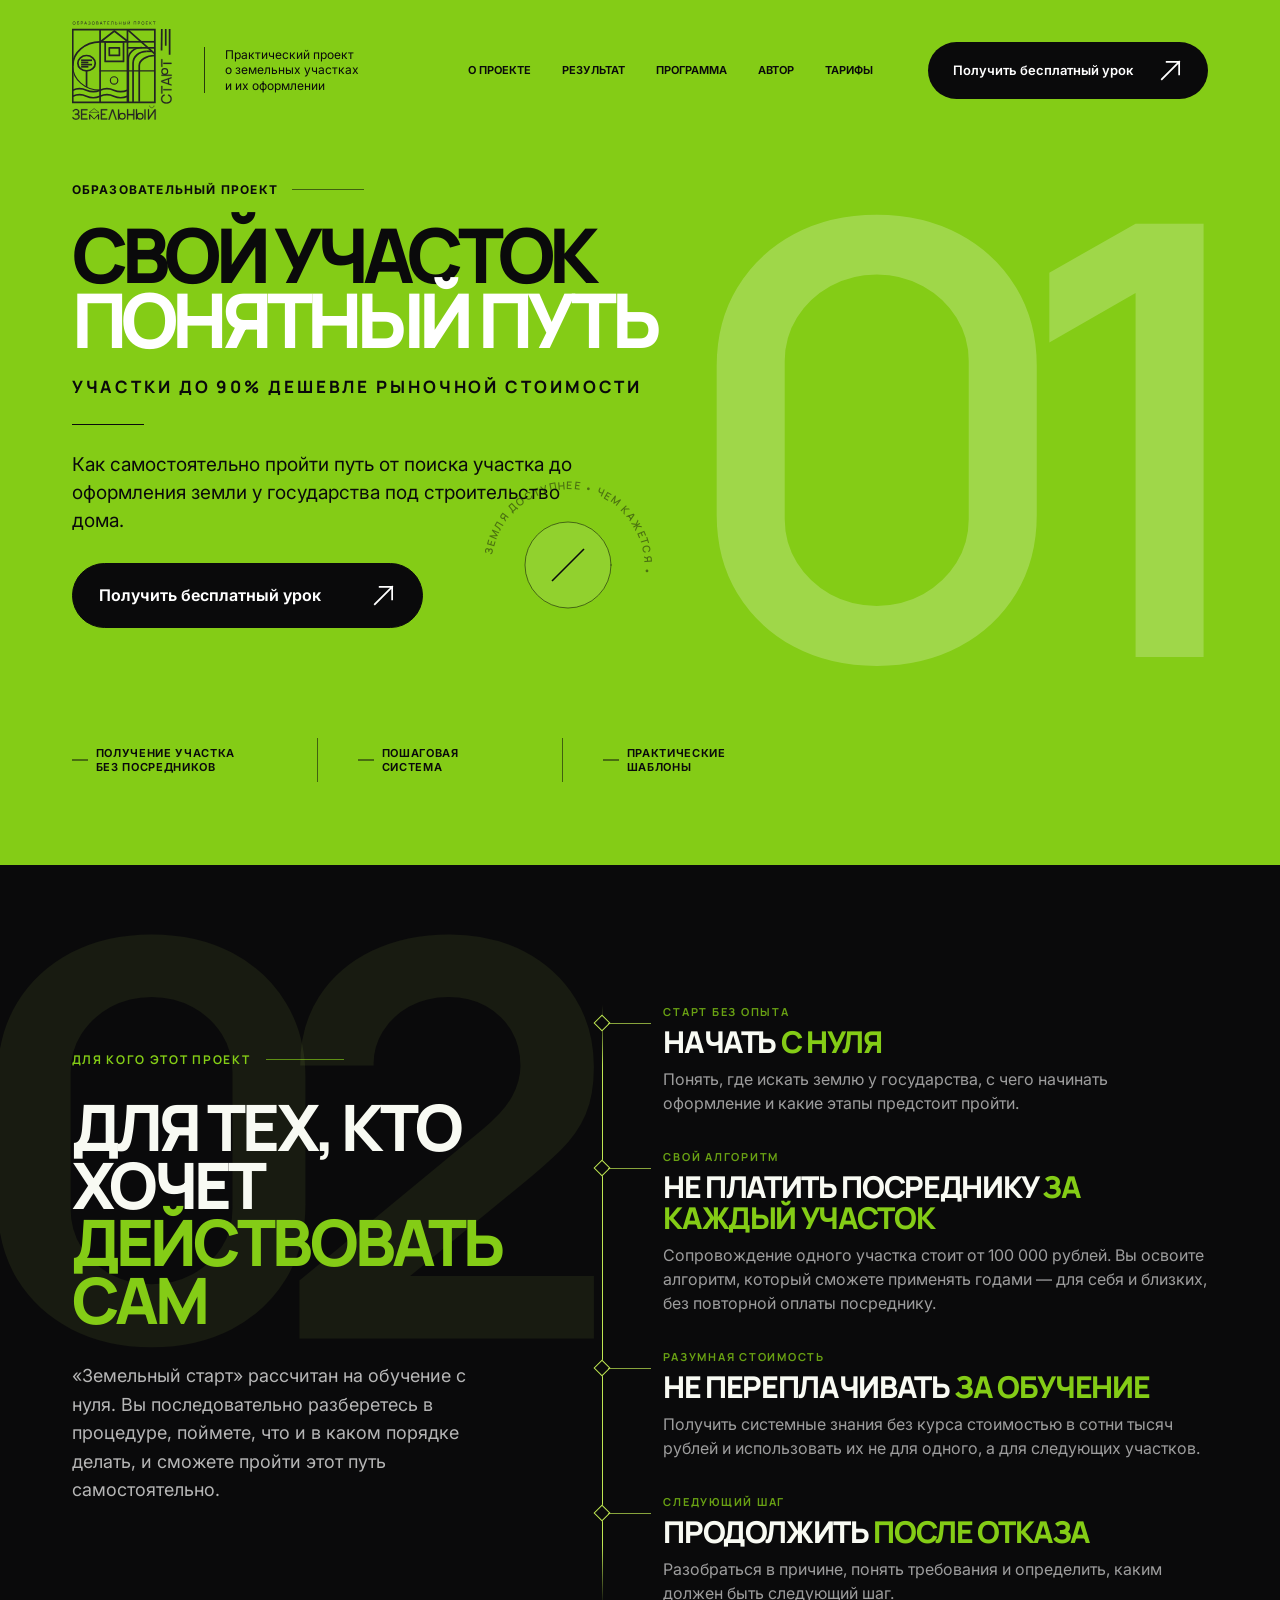
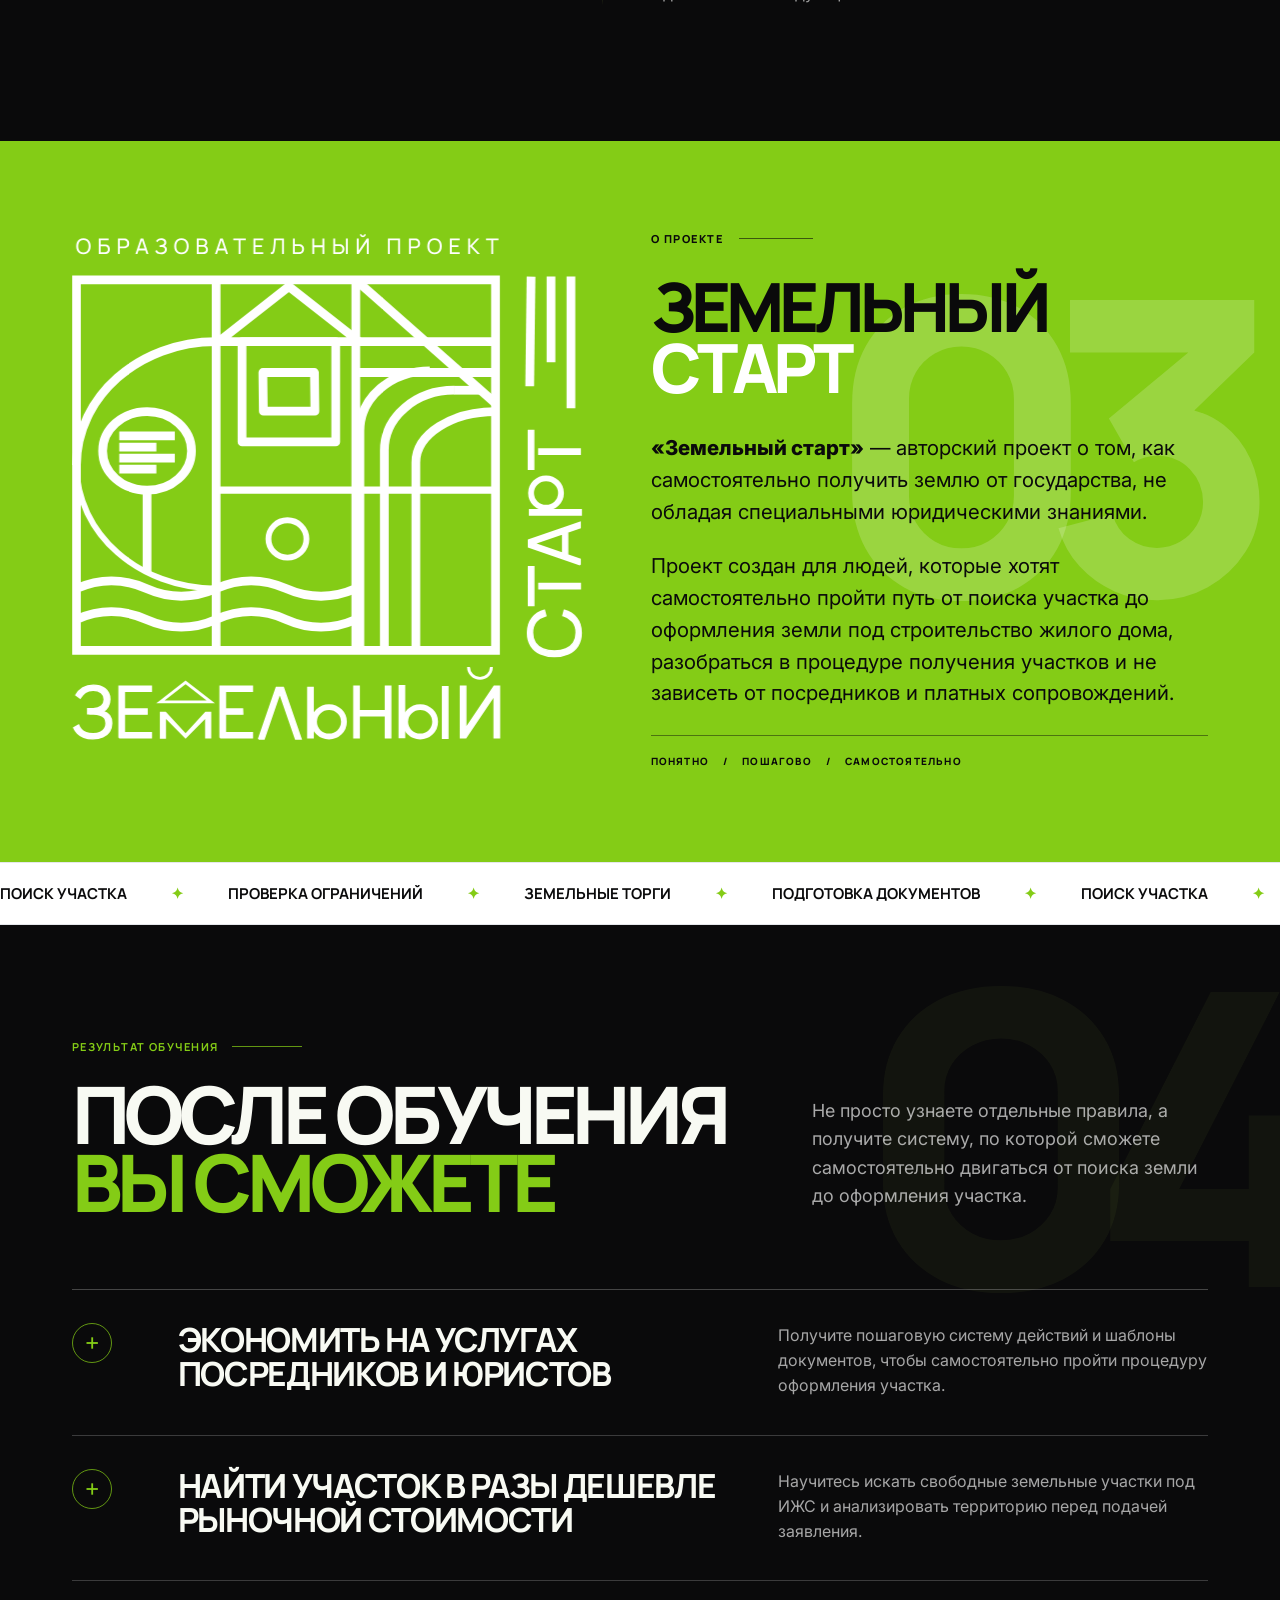
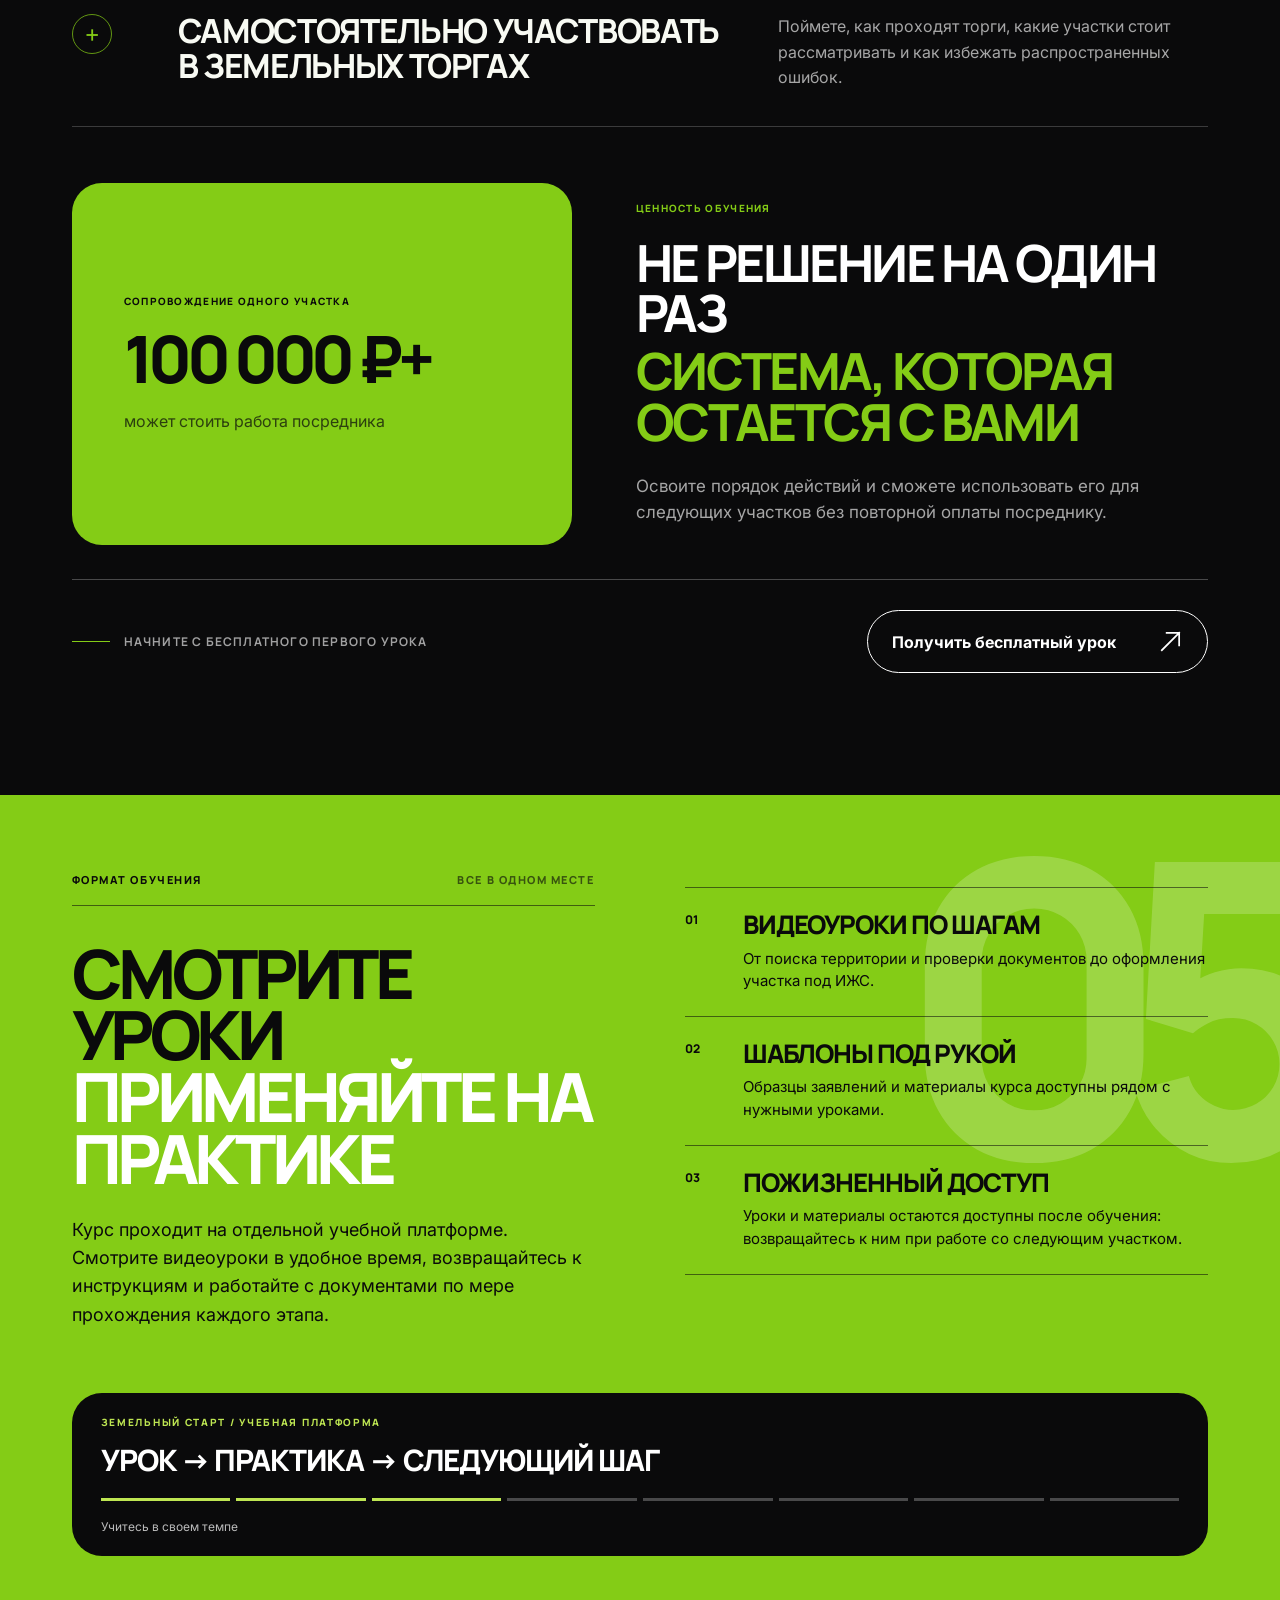
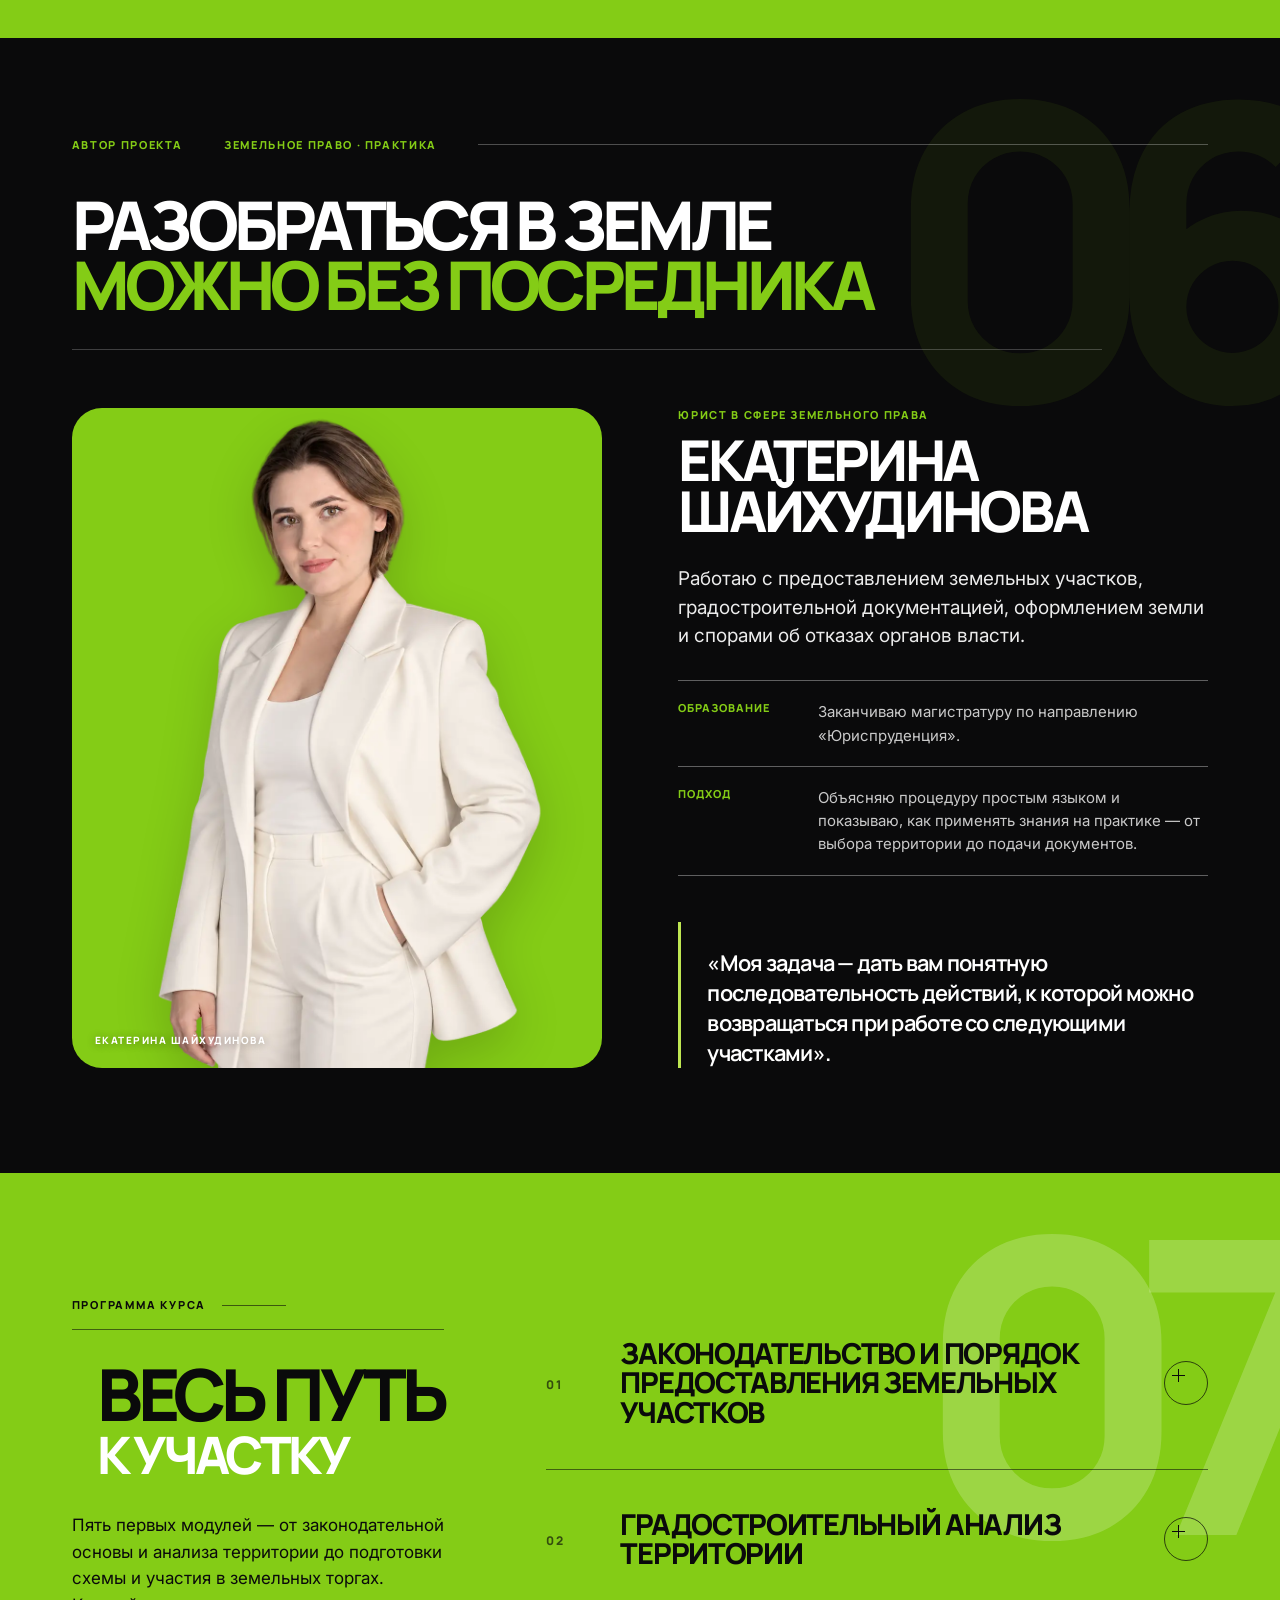
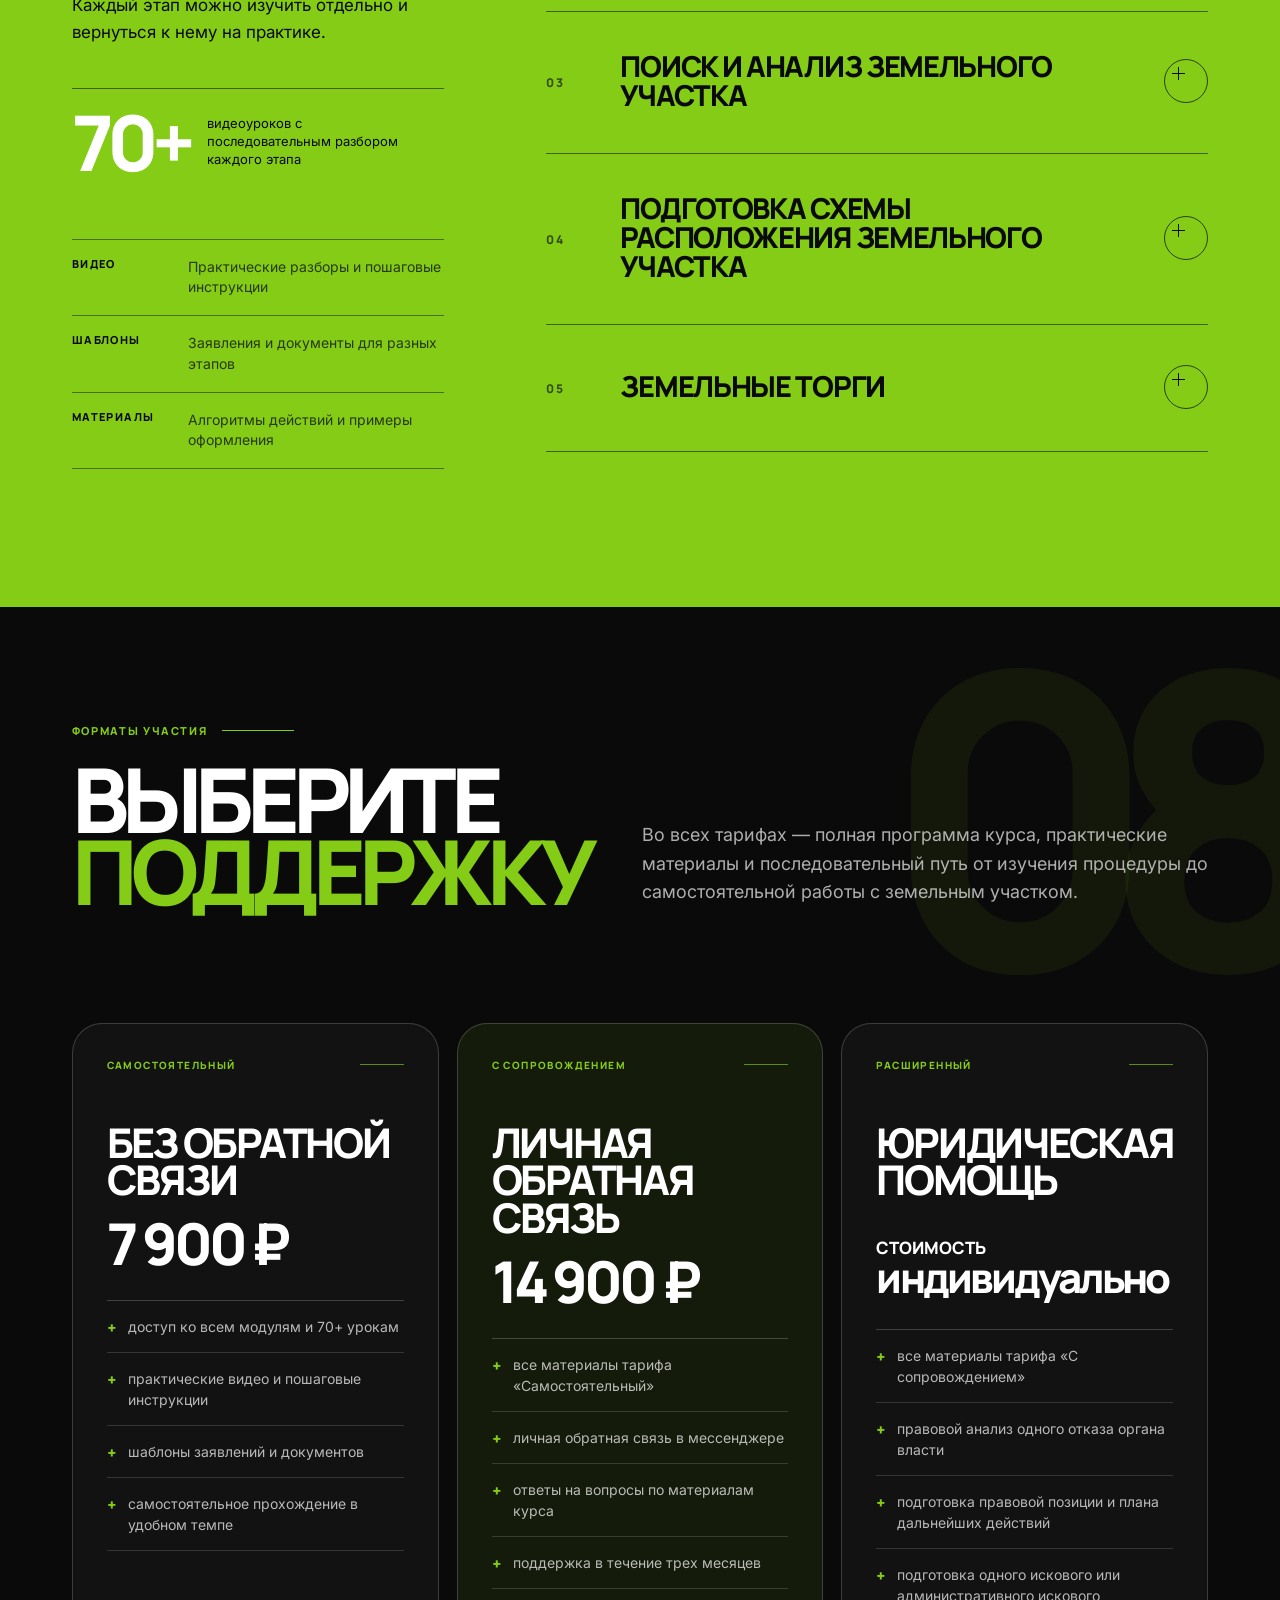
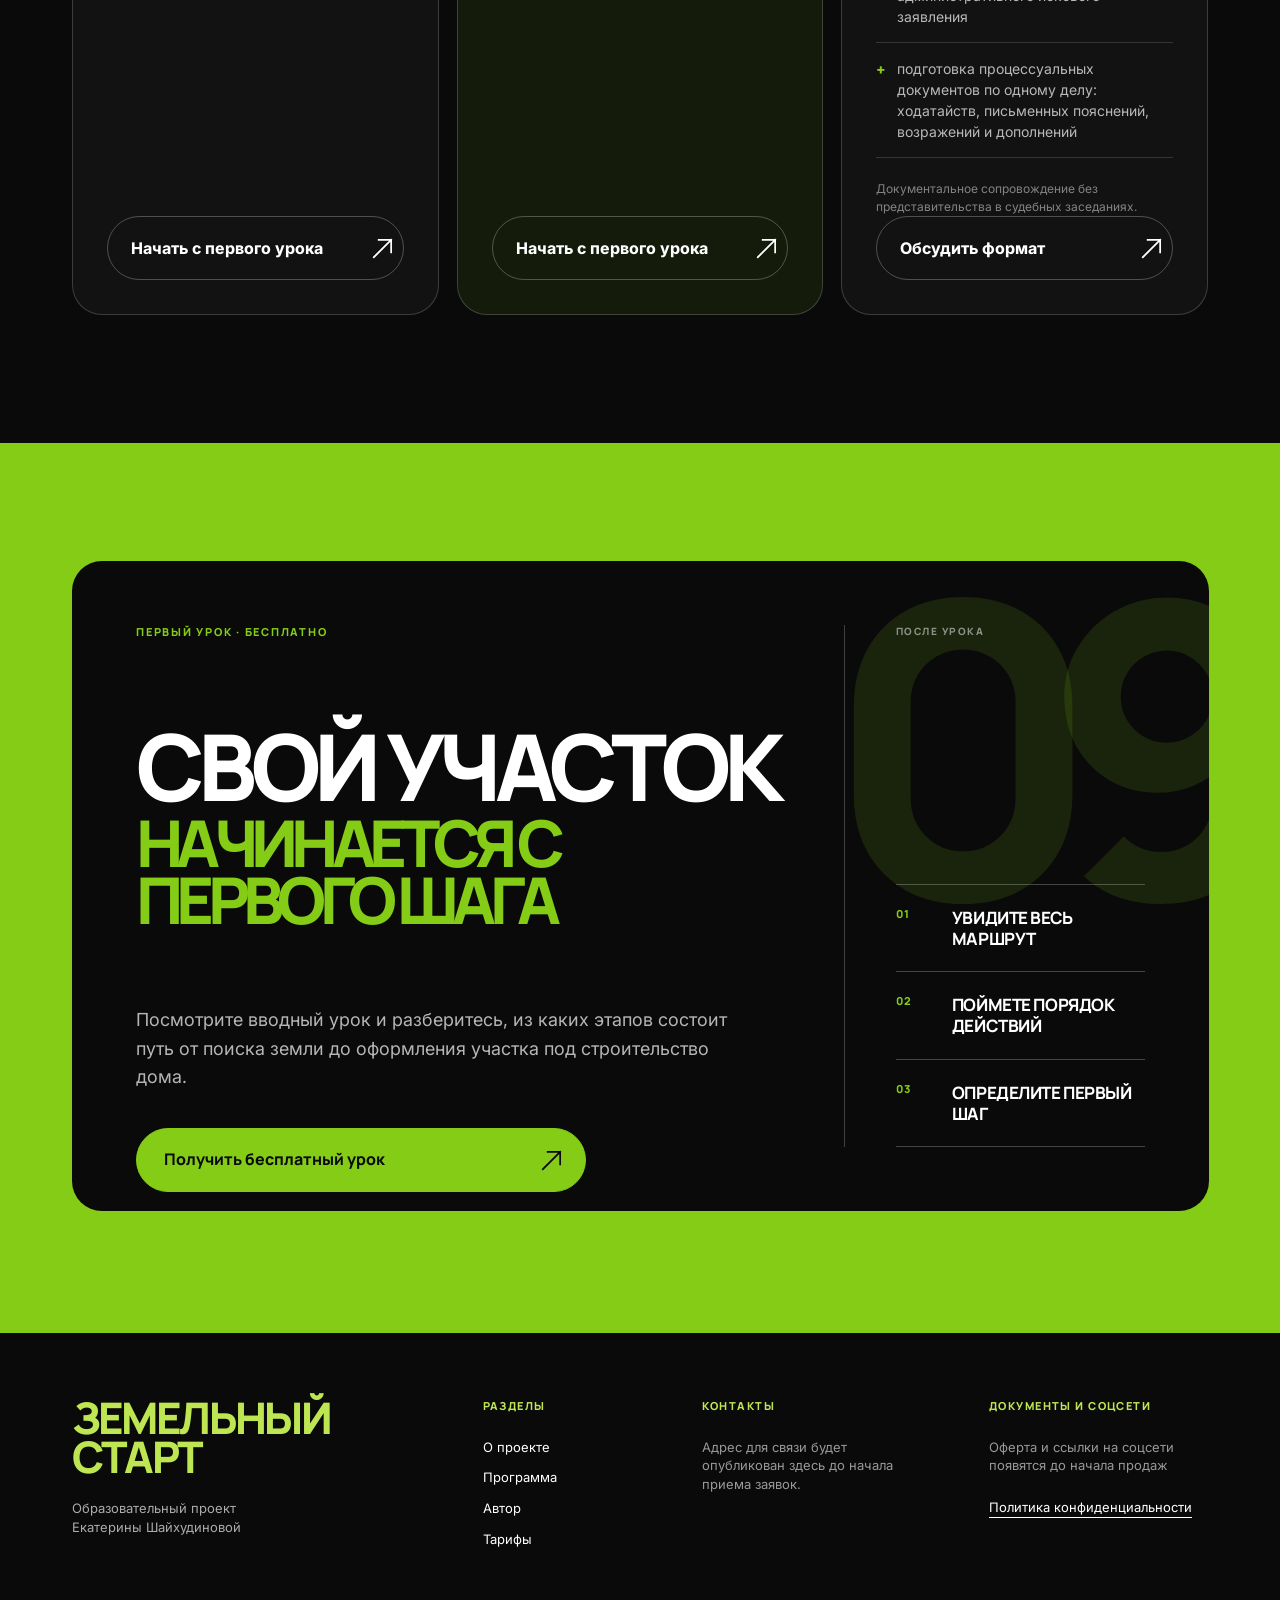
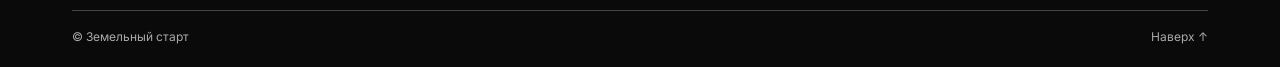
==== commit f055e796: "Fine tune project logo bounds" ====
--- a/index.html
+++ b/index.html
@@ -2293,9 +2293,9 @@
     min-height:100%!important;
   }
   .project-logo-frame img{
-    left:48.7%!important;
-    top:-14%!important;
-    width:178%!important;
+    left:48.8%!important;
+    top:-13.9%!important;
+    width:174.5%!important;
     height:auto!important;
     object-fit:contain!important;
     transform:translateX(-50%)!important;
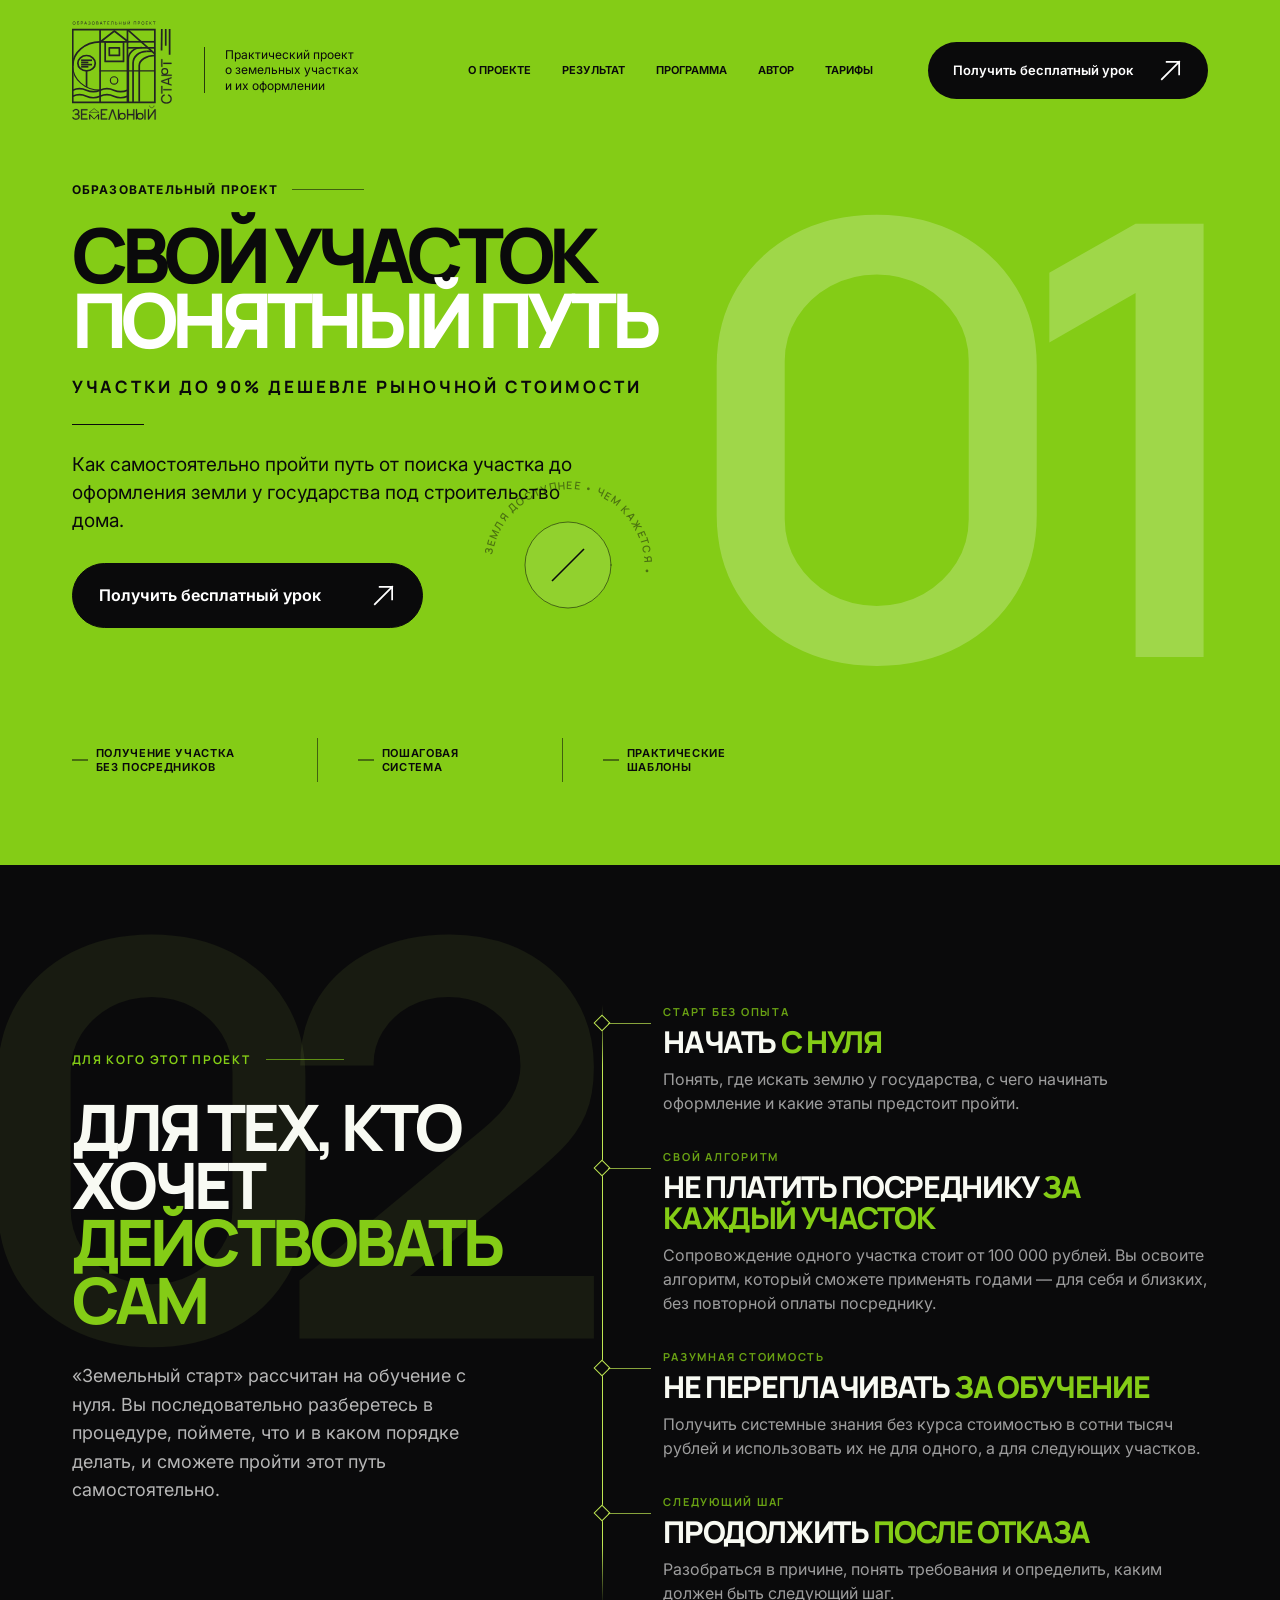
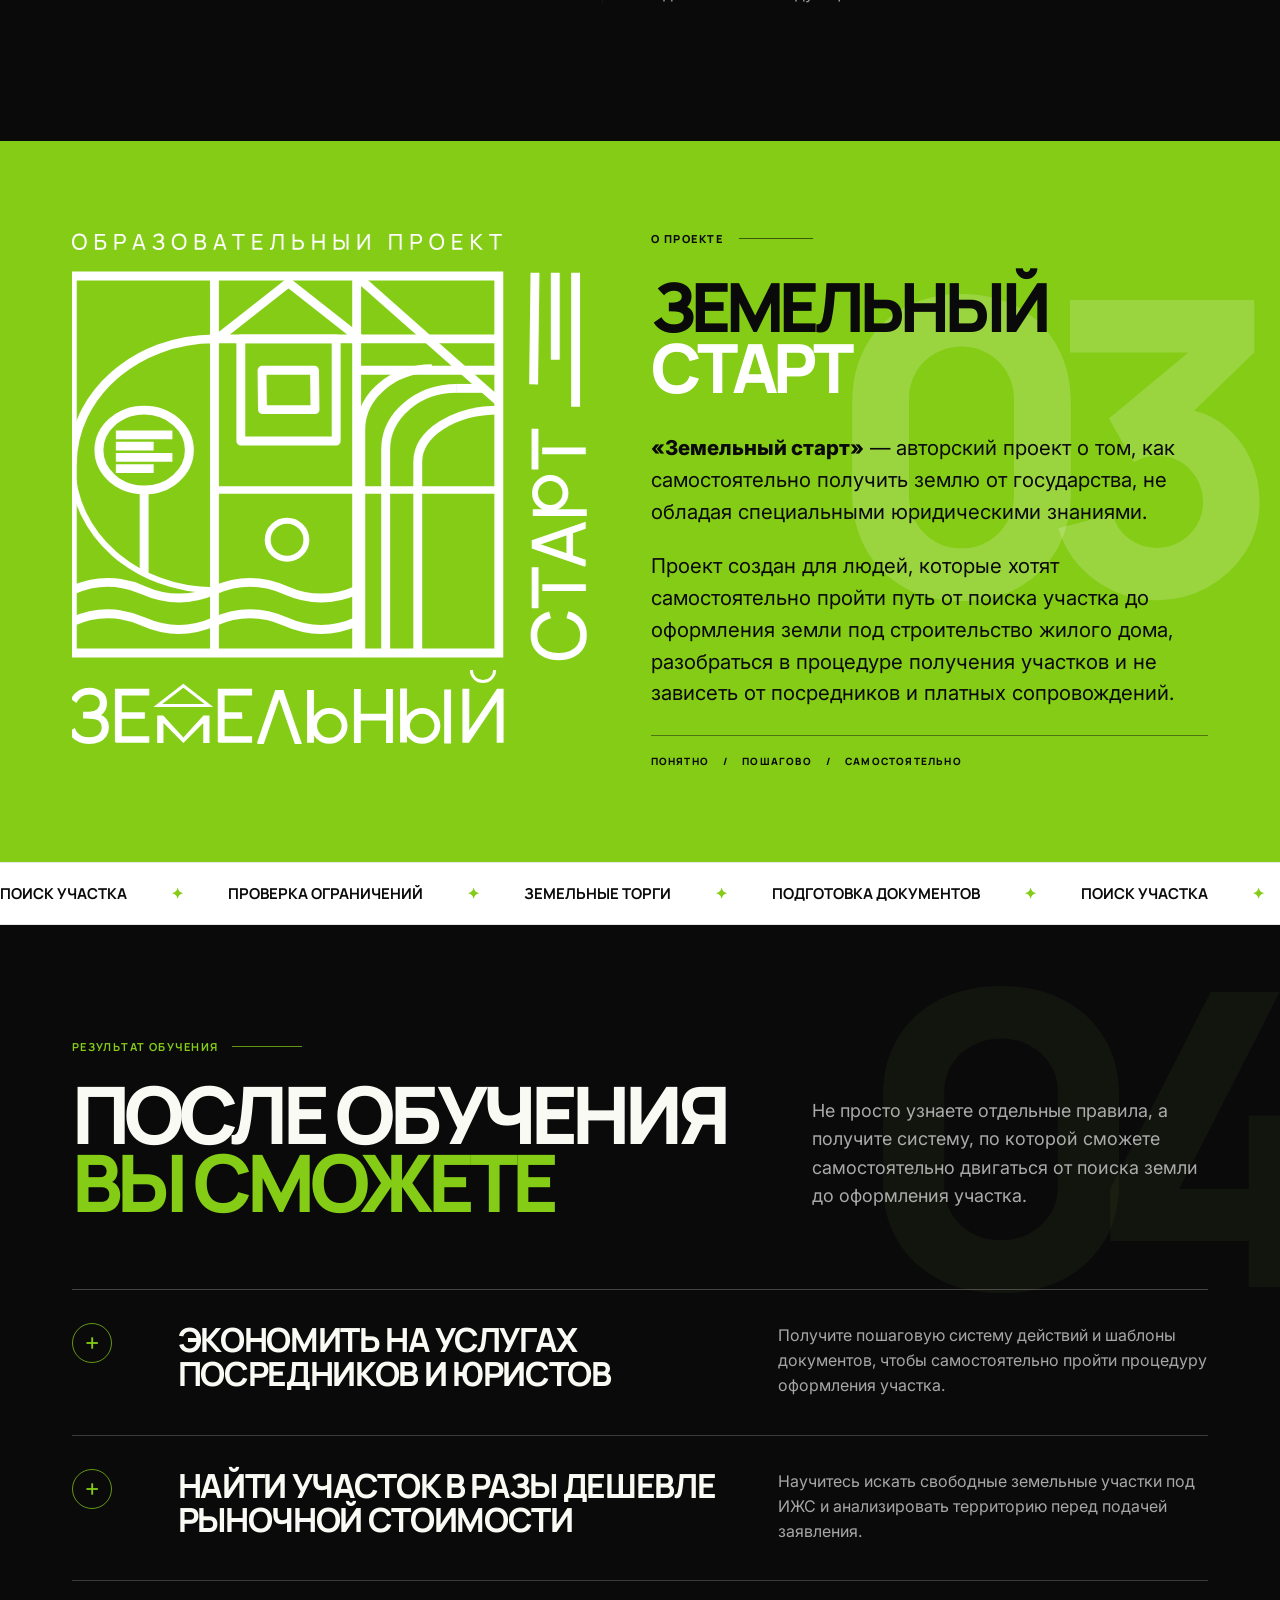
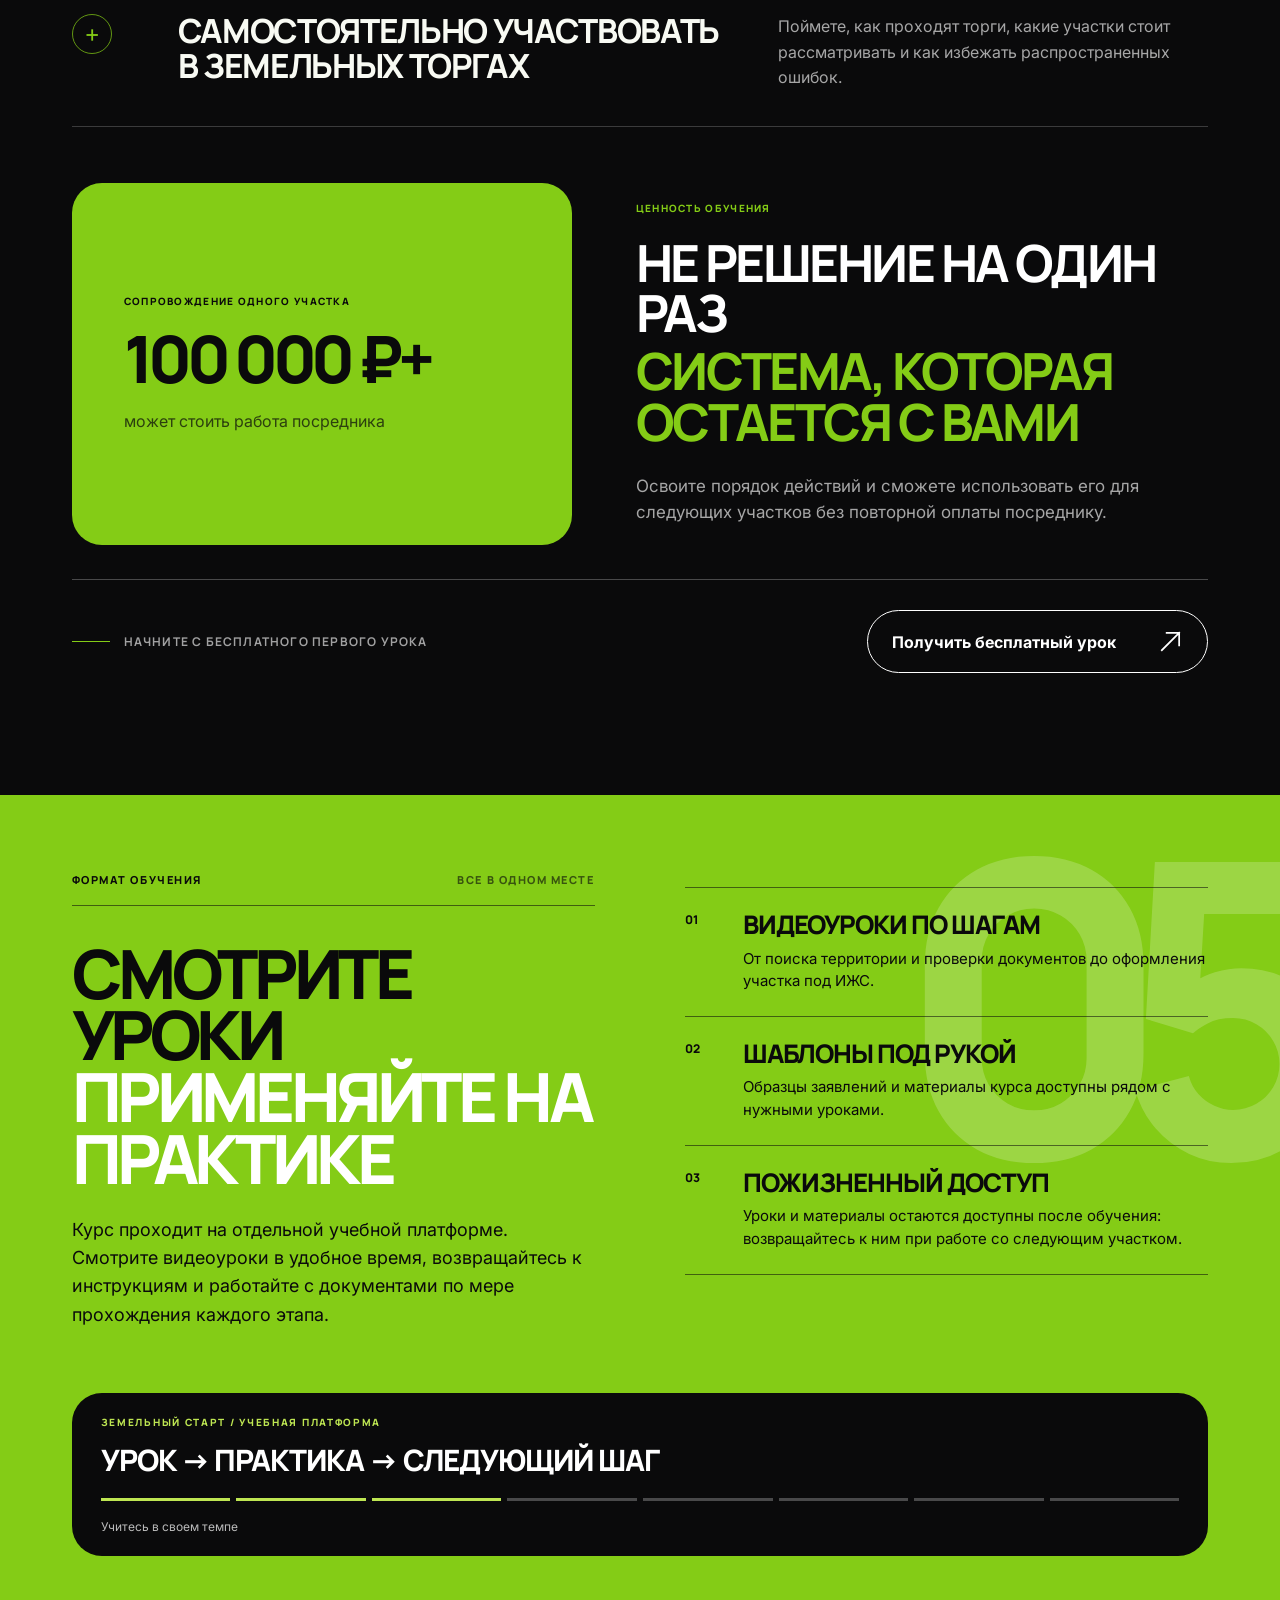
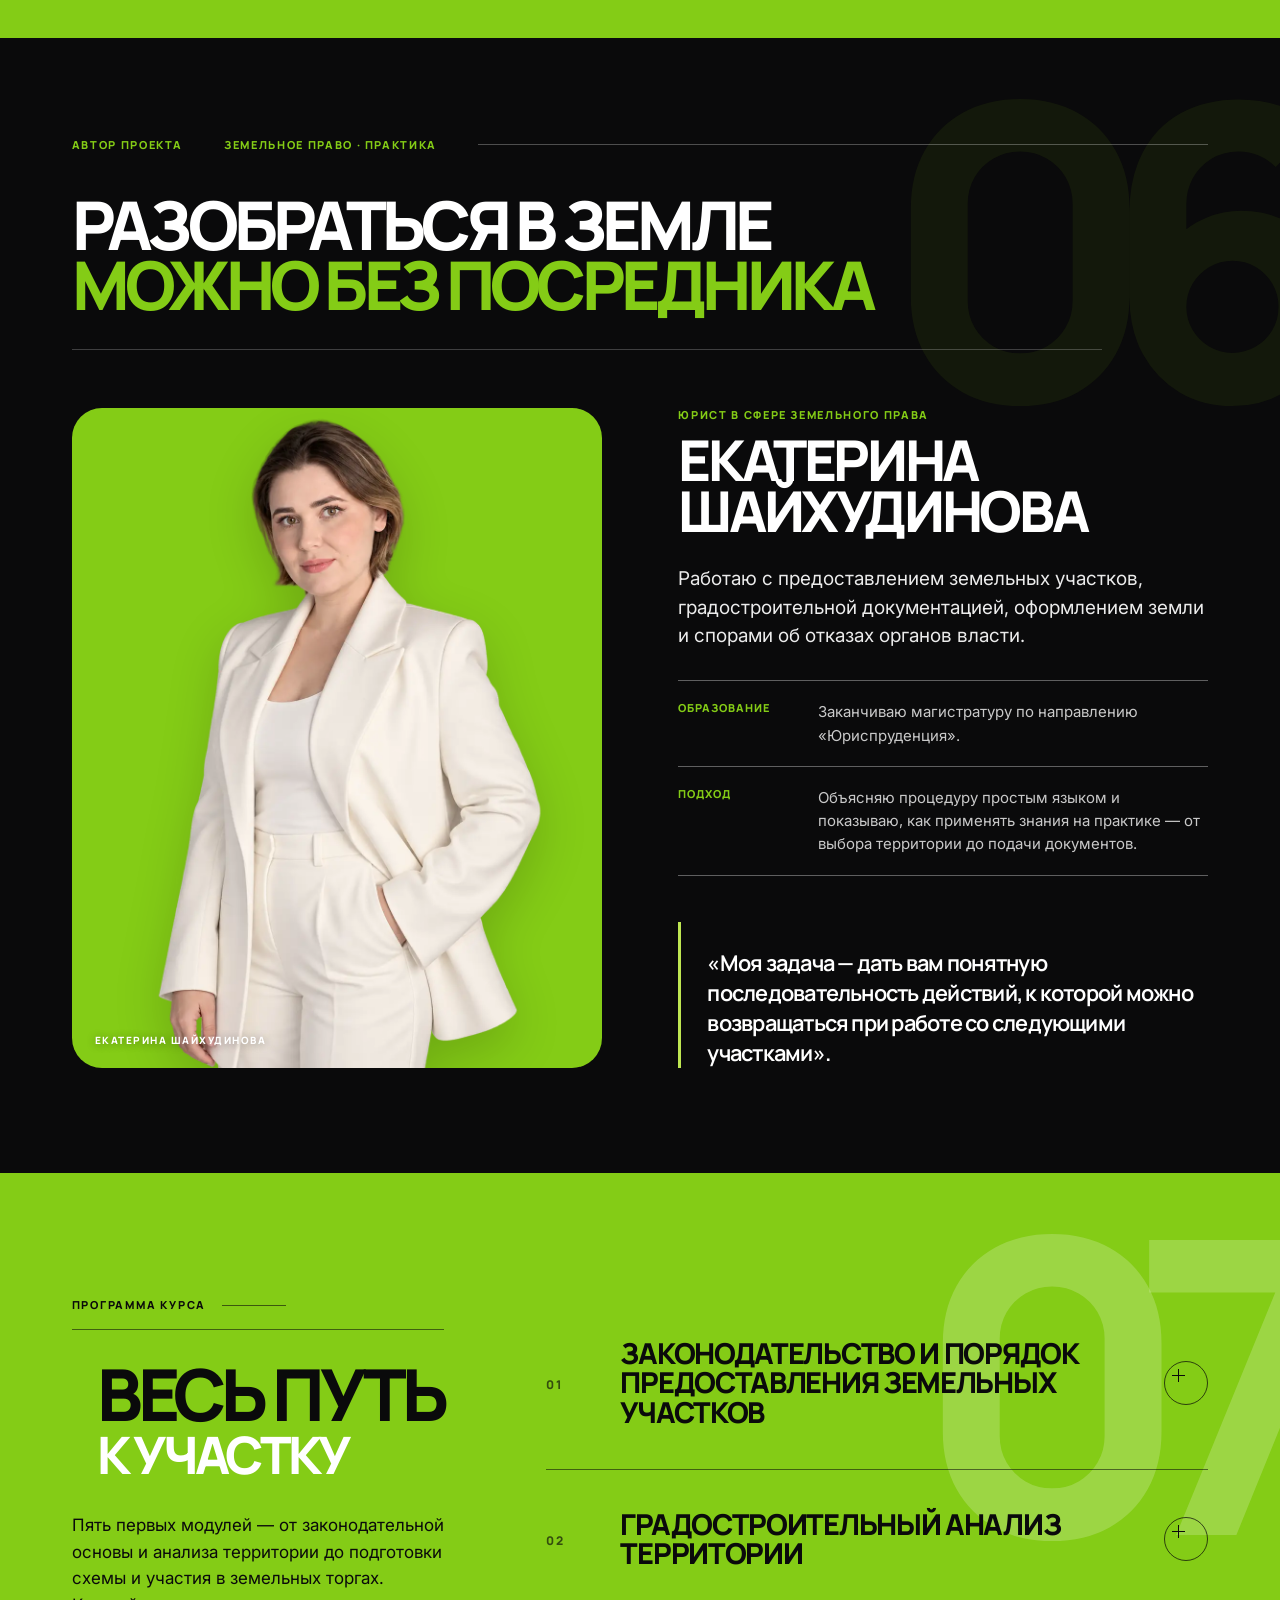
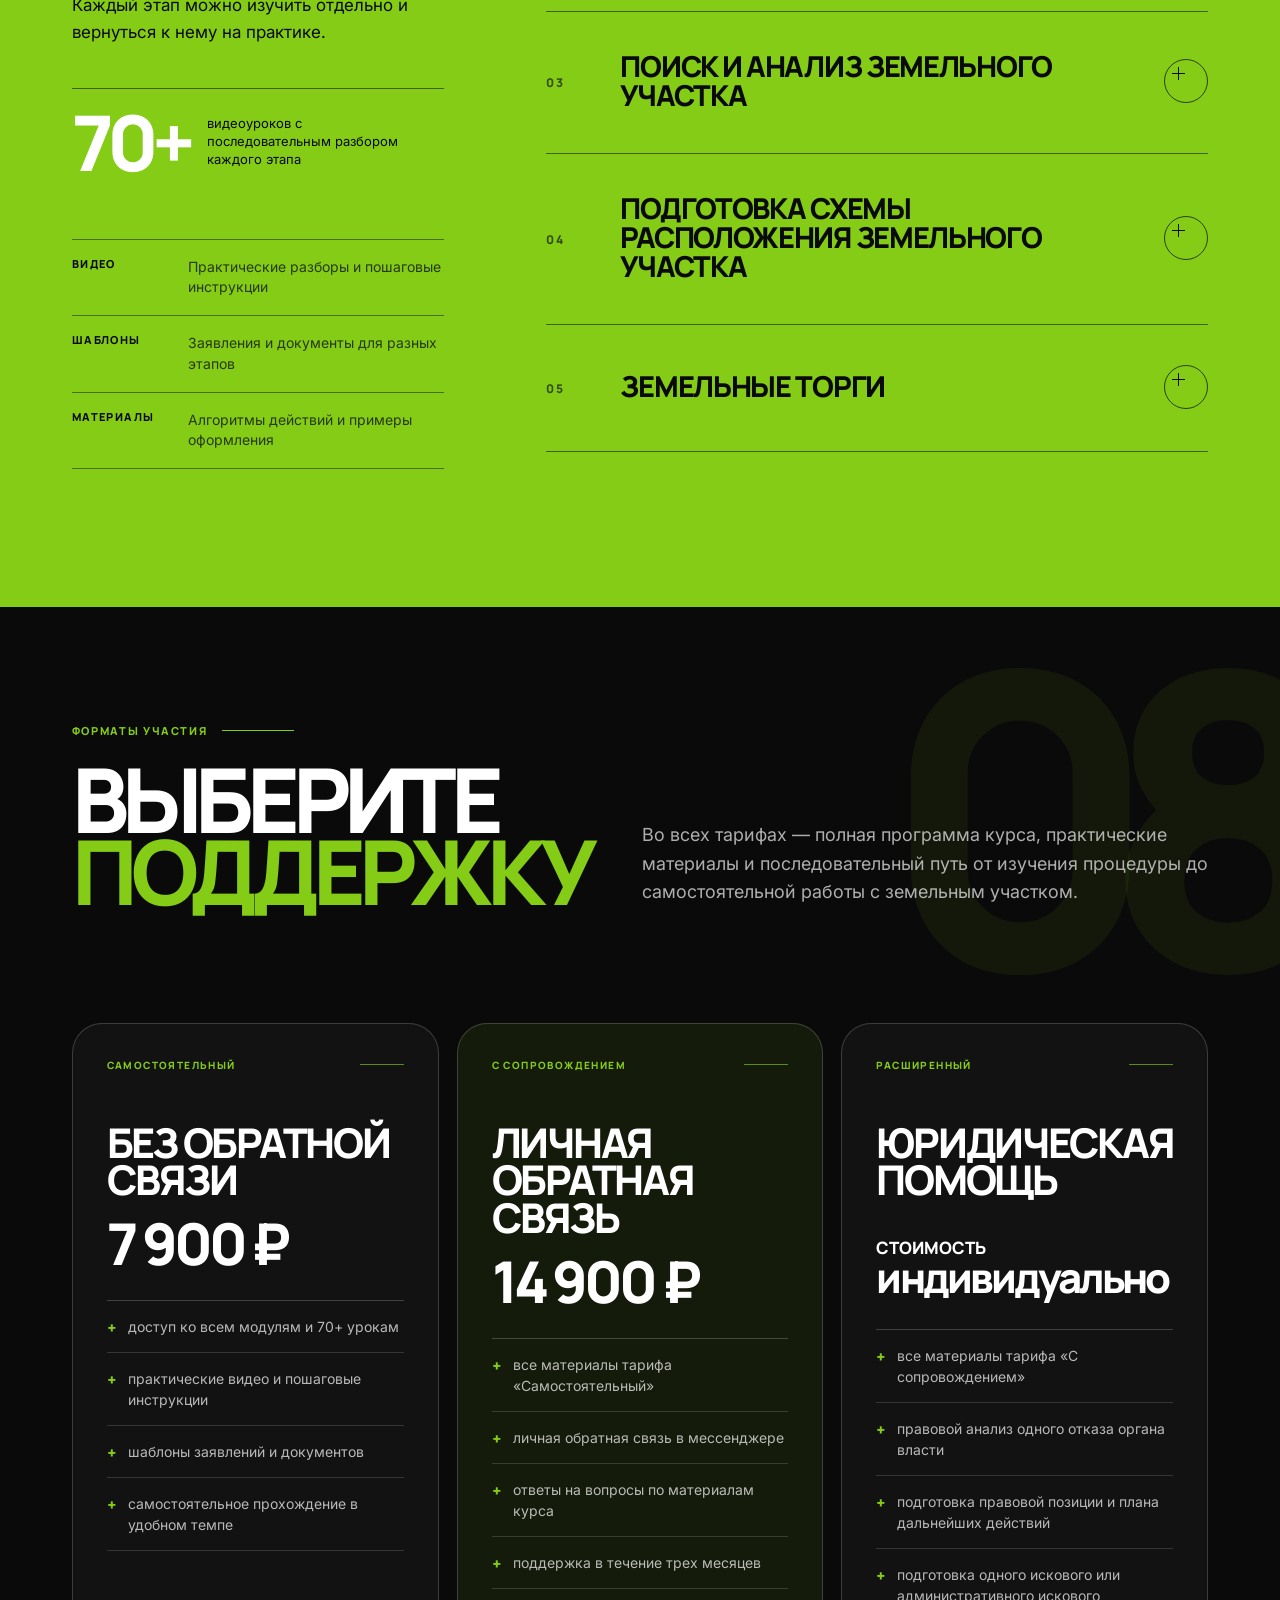
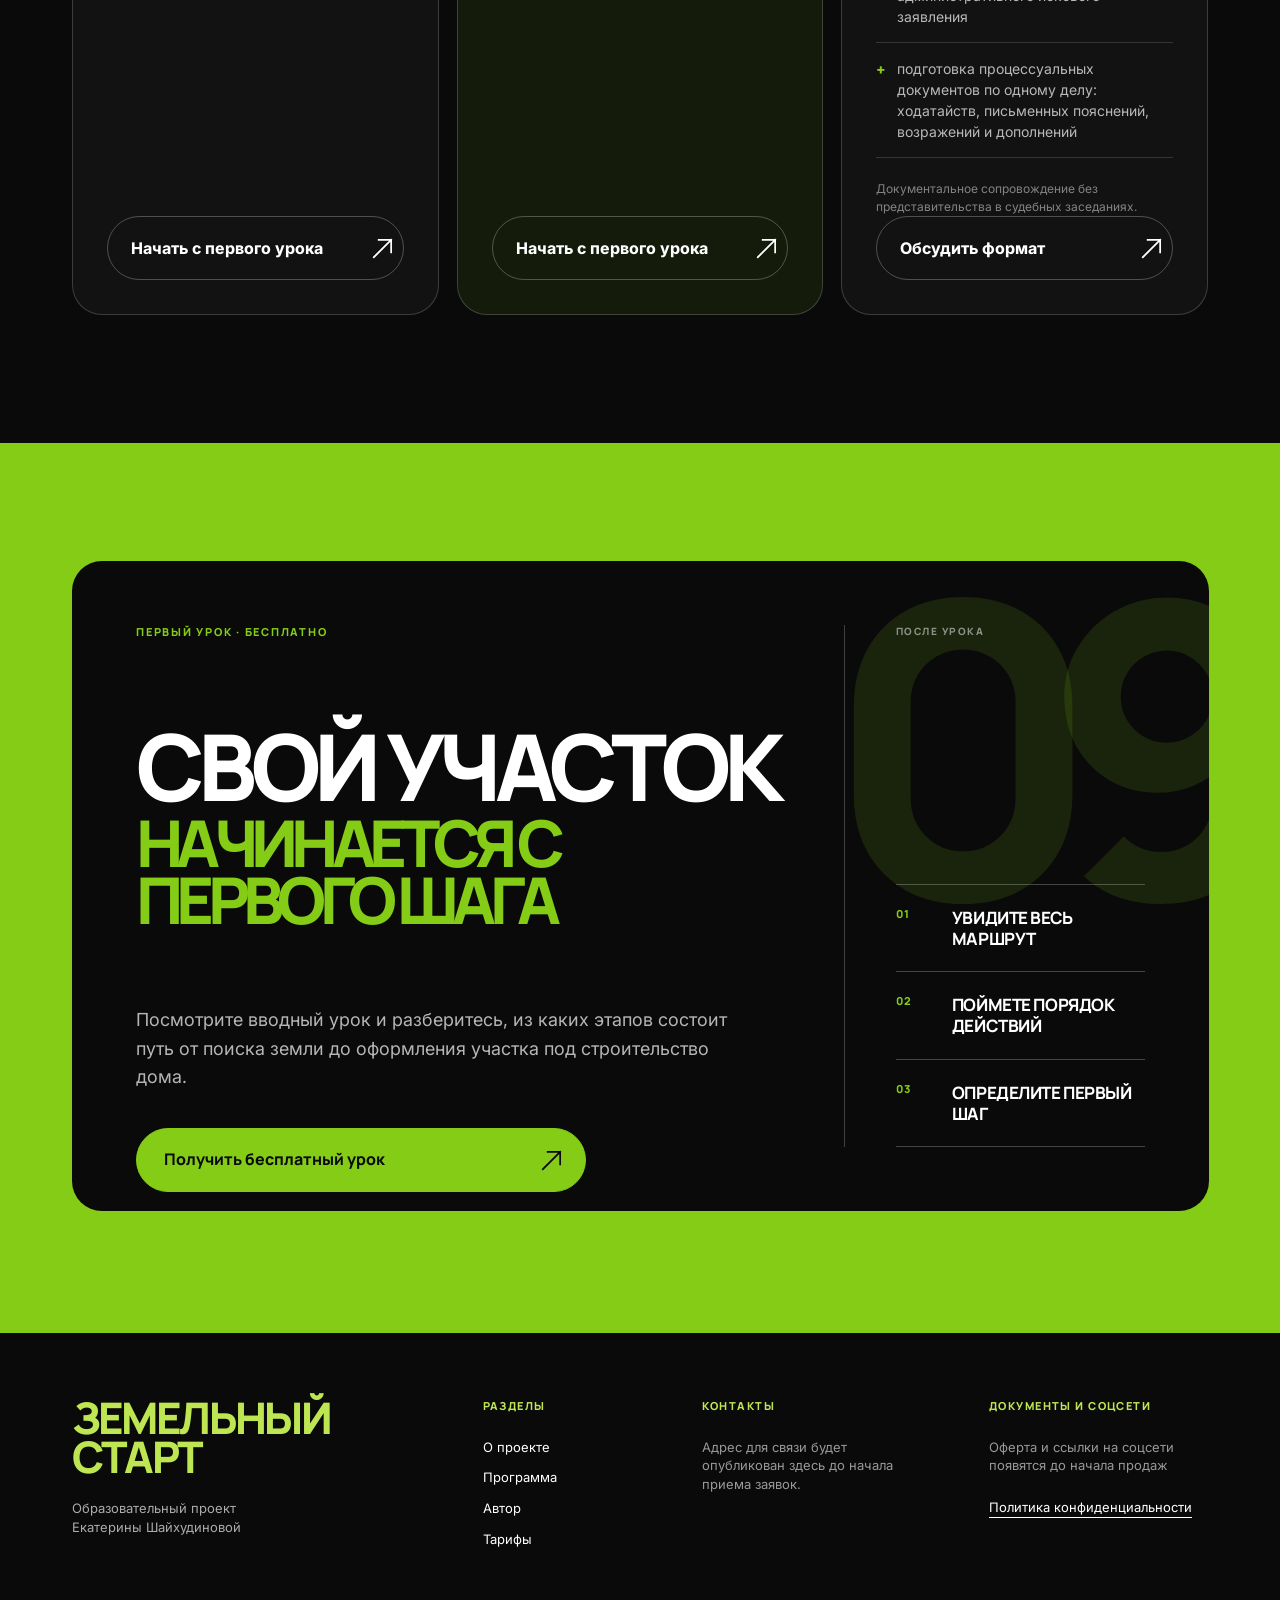
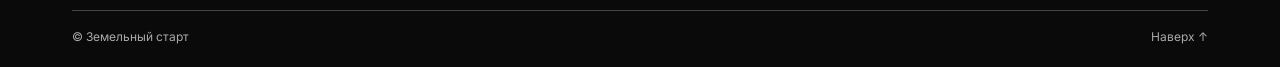
==== commit 22d6302c: "Lock project logo alignment" ====
--- a/index.html
+++ b/index.html
@@ -2294,13 +2294,14 @@
   }
   .project-logo-frame img{
     left:48.8%!important;
-    top:-13.9%!important;
-    width:174.5%!important;
+    top:-14.9%!important;
+    width:177.5%!important;
     height:auto!important;
     object-fit:contain!important;
     transform:translateX(-50%)!important;
   }
 }
+.project-grid.visible .project-logo-frame{animation:none!important}
 
 /* 09 — final route card: one strong dark field instead of the previous
    poster composition. */
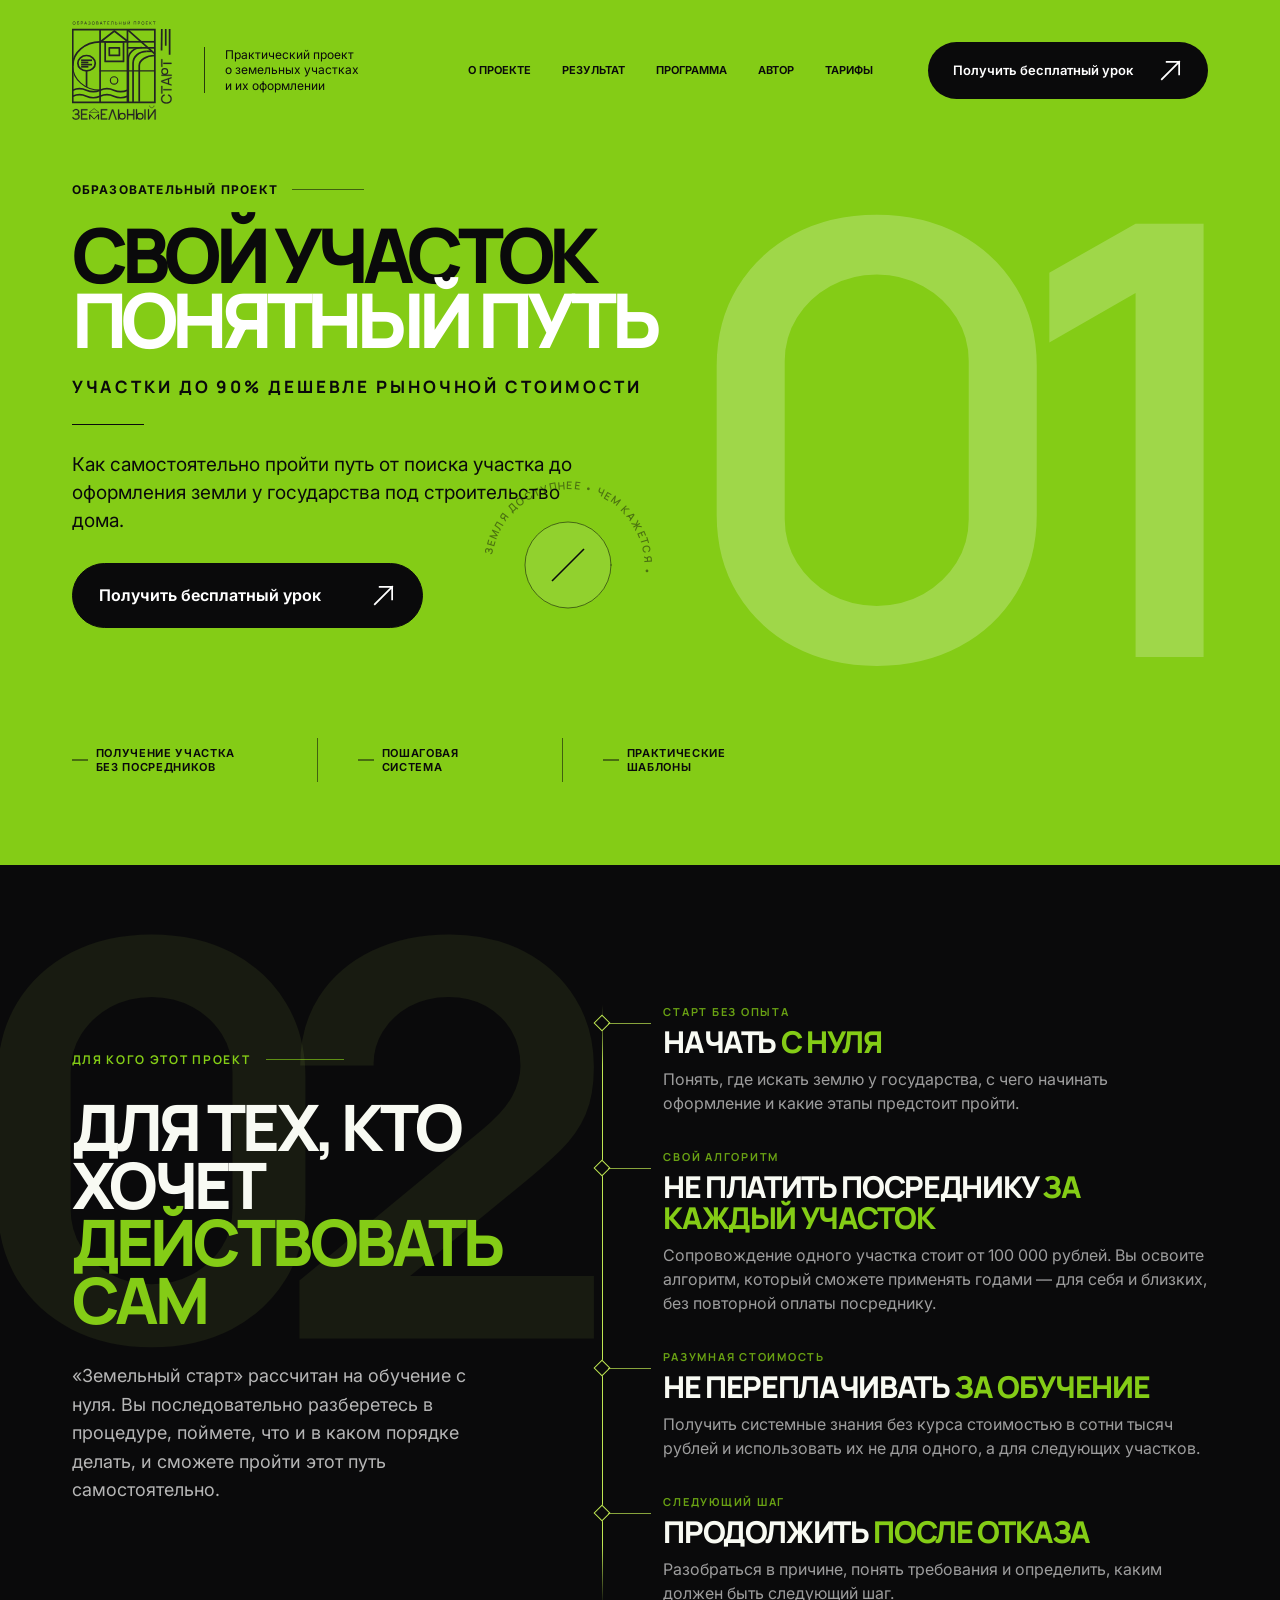
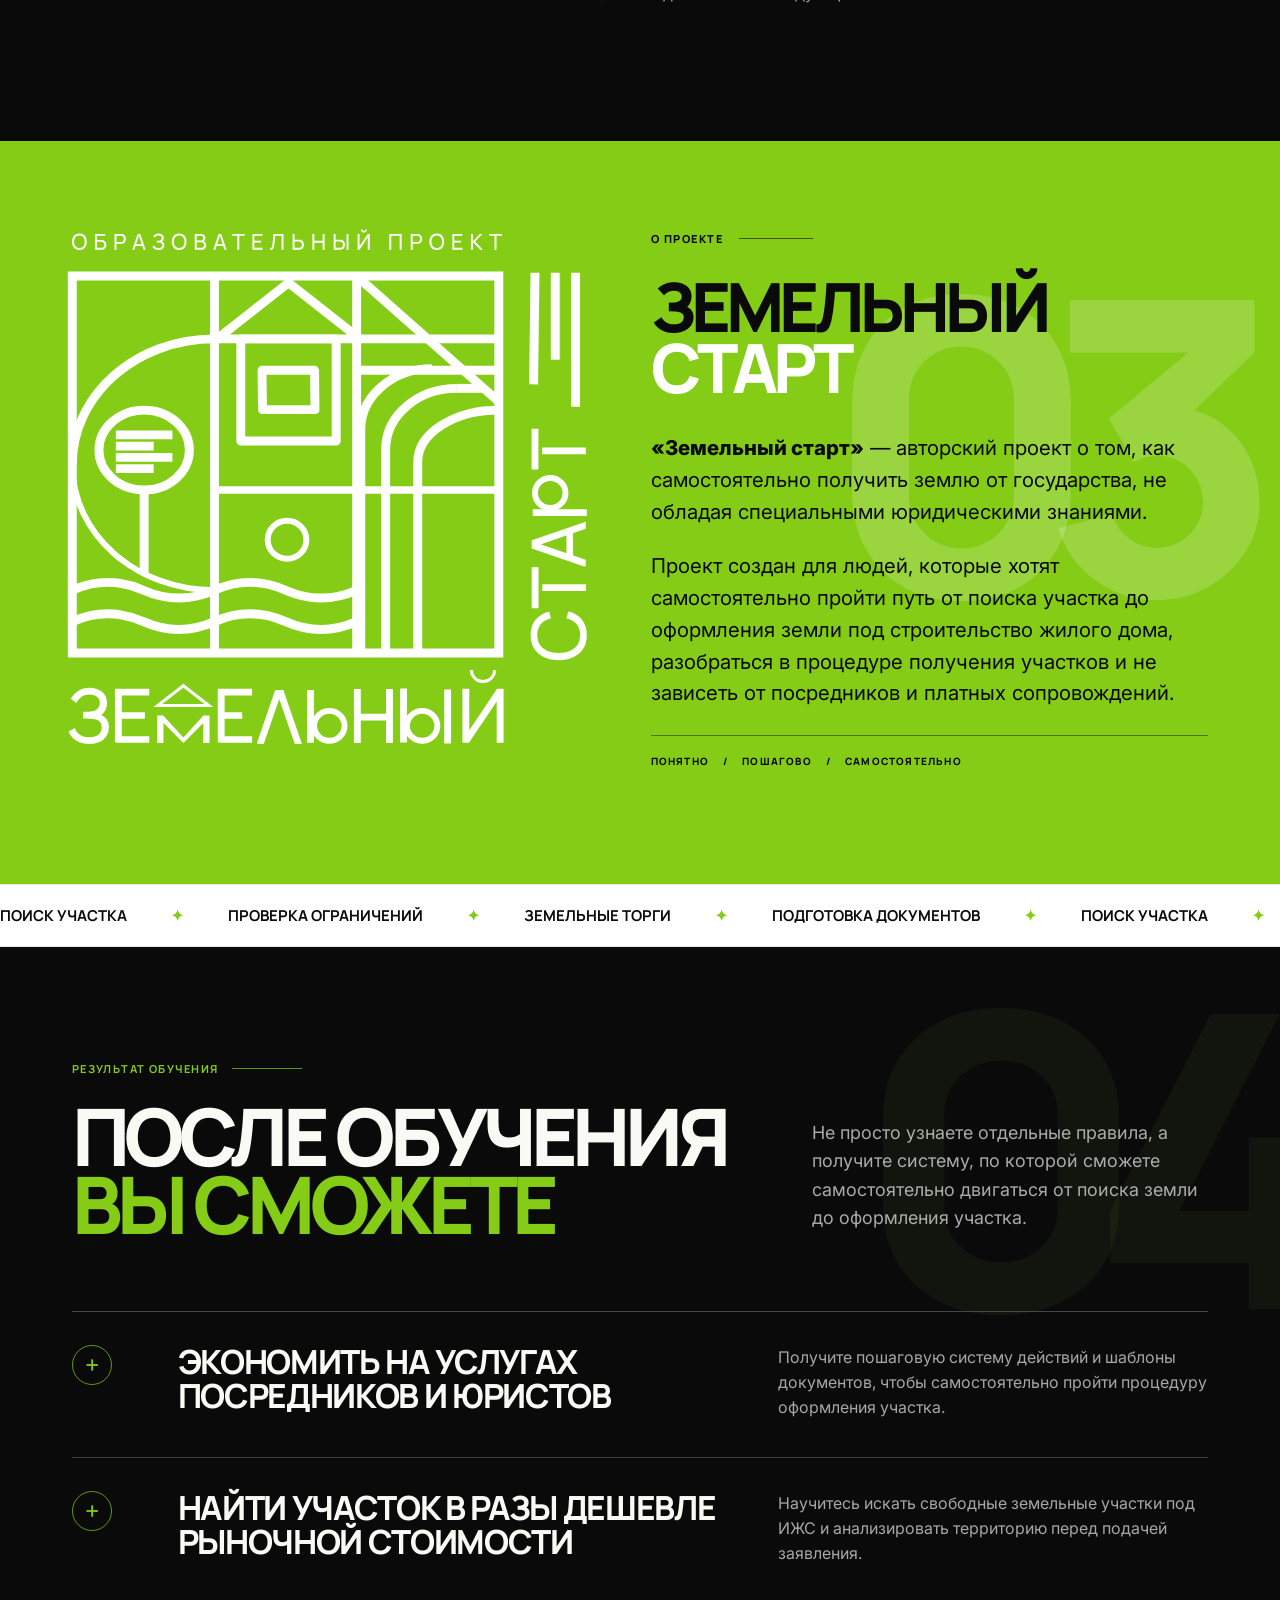
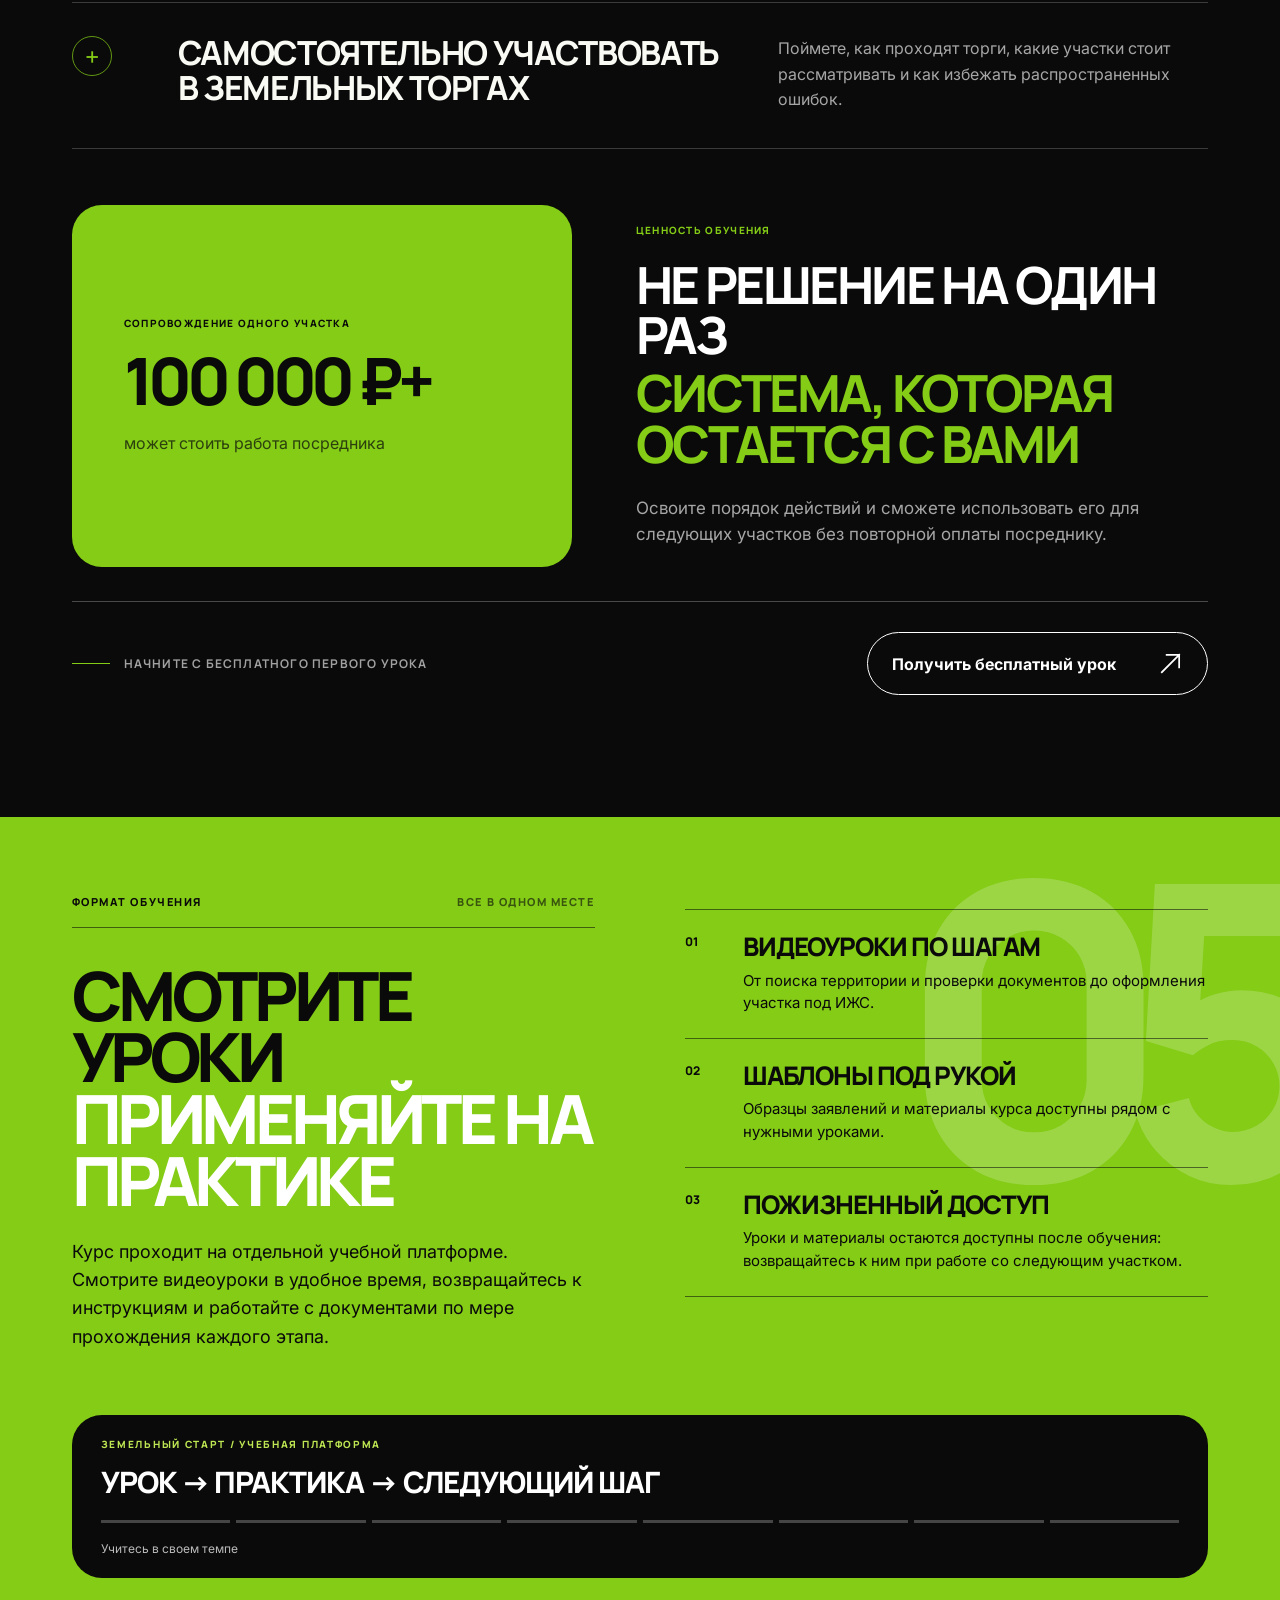
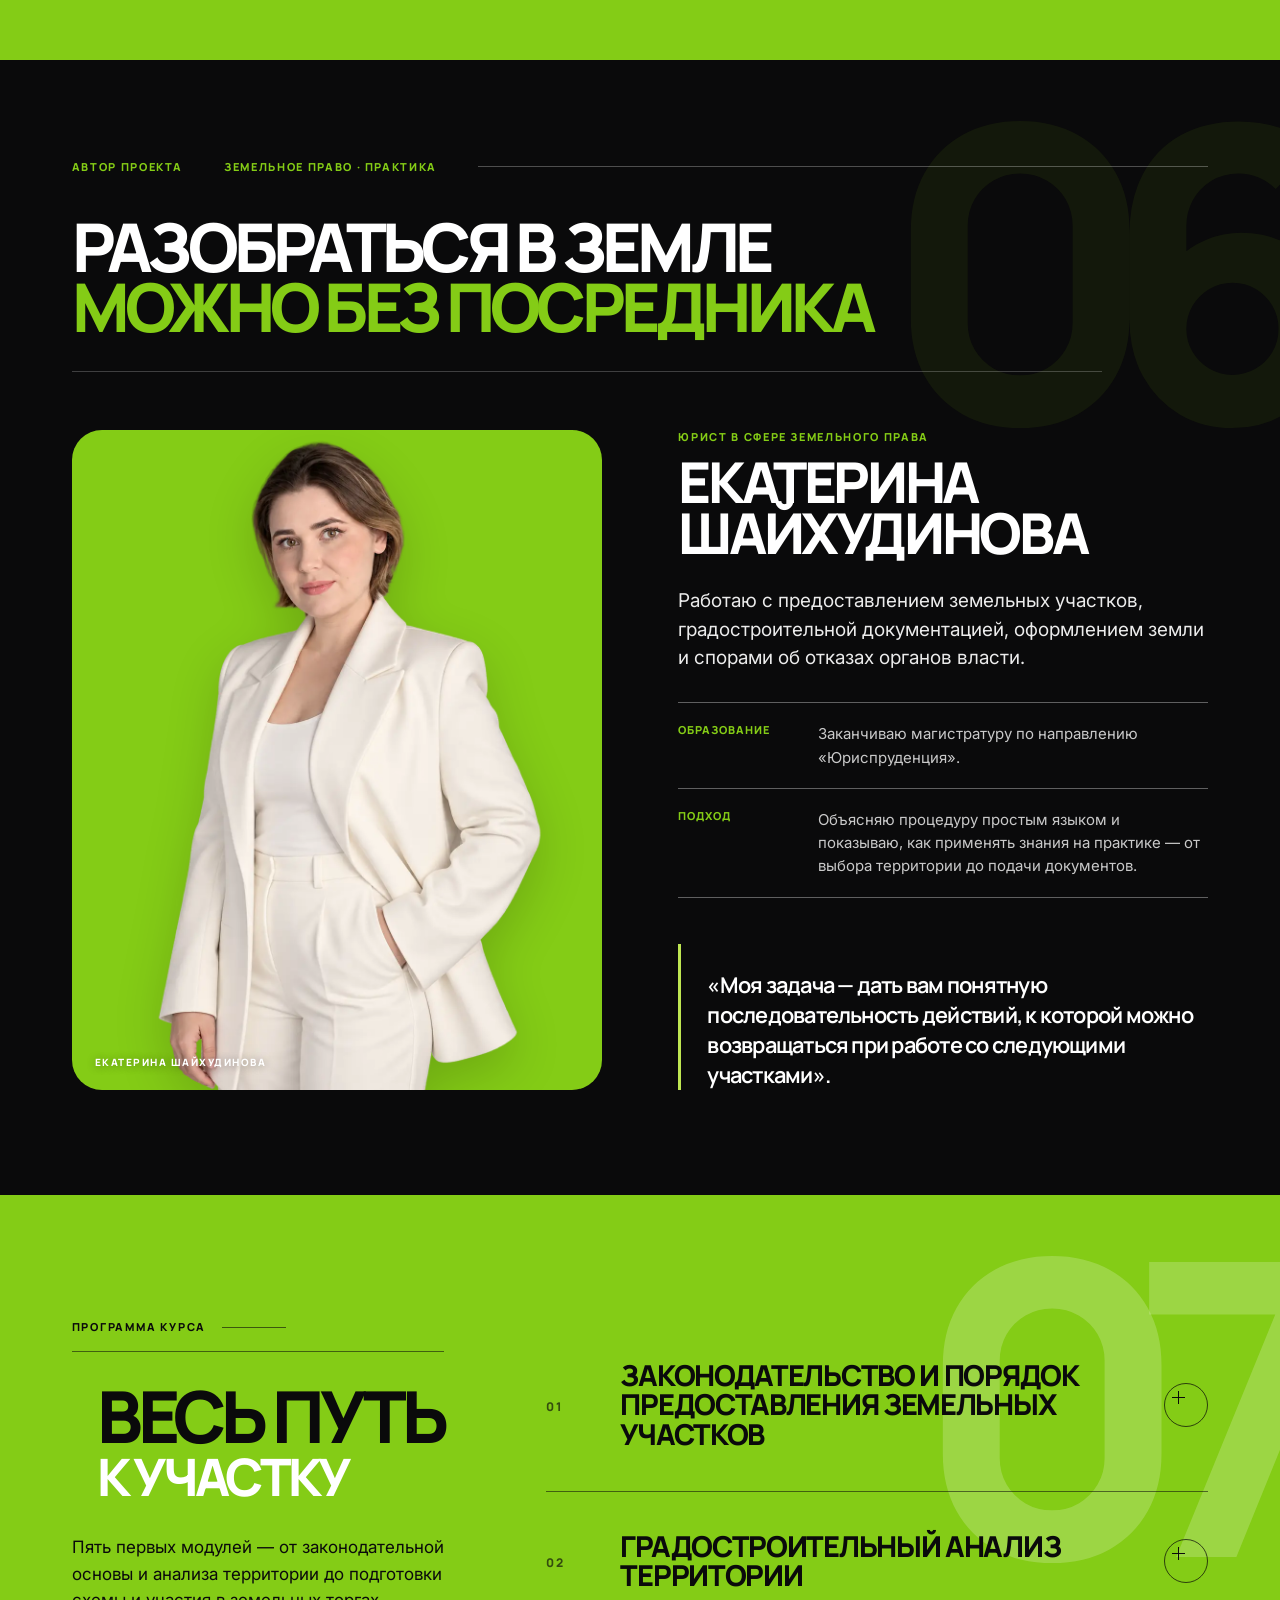
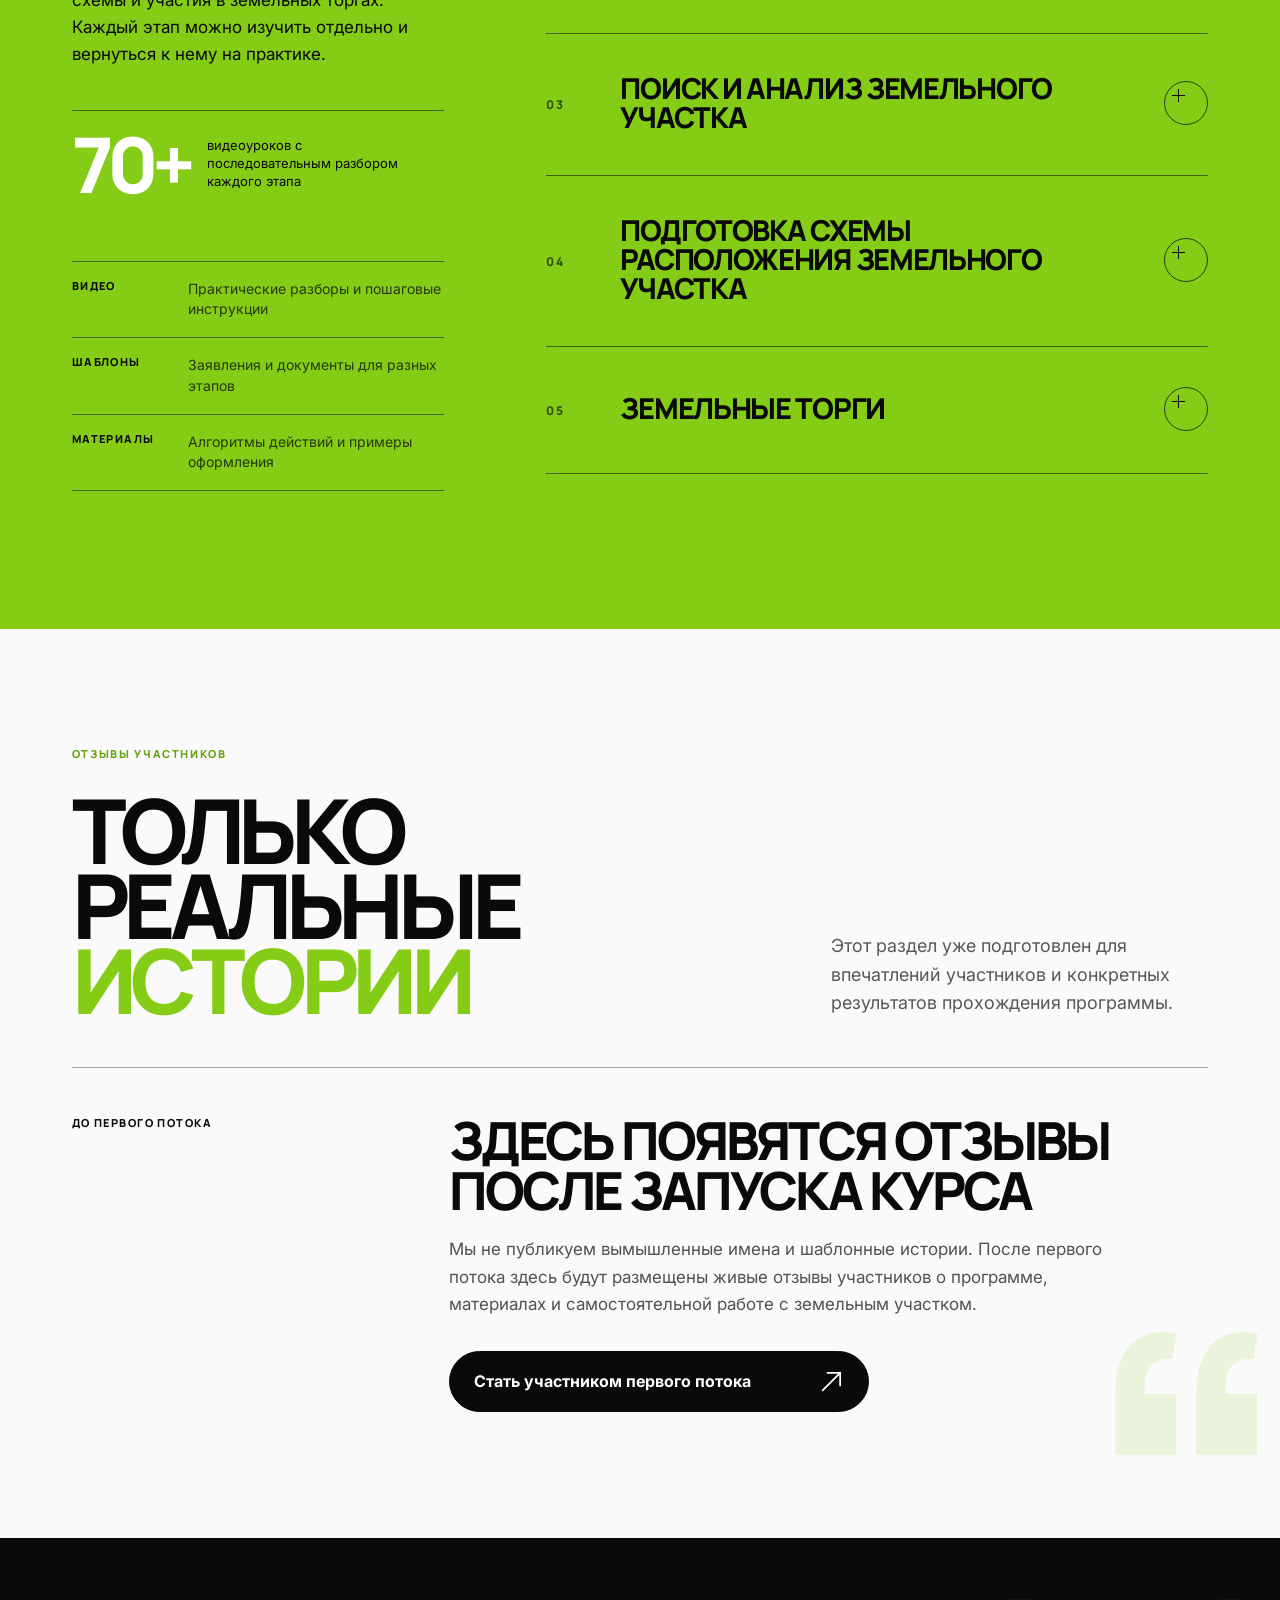
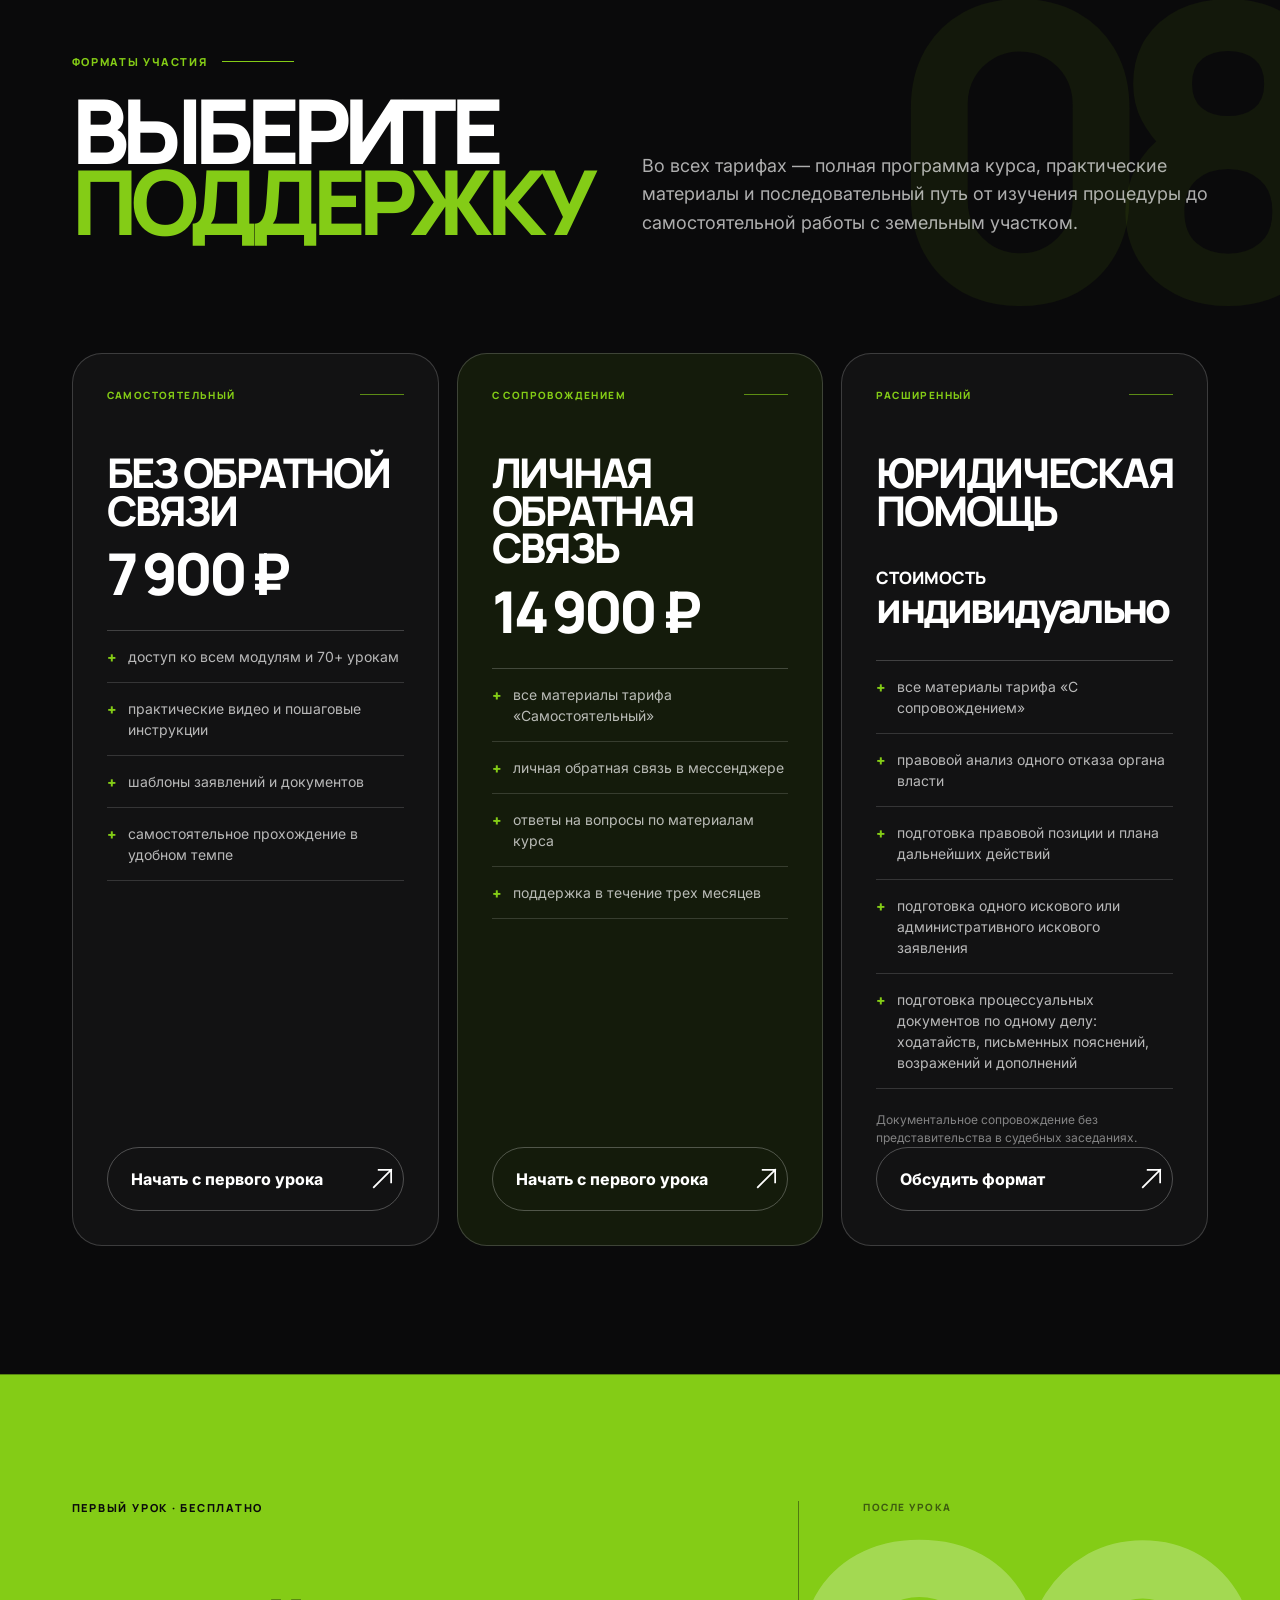
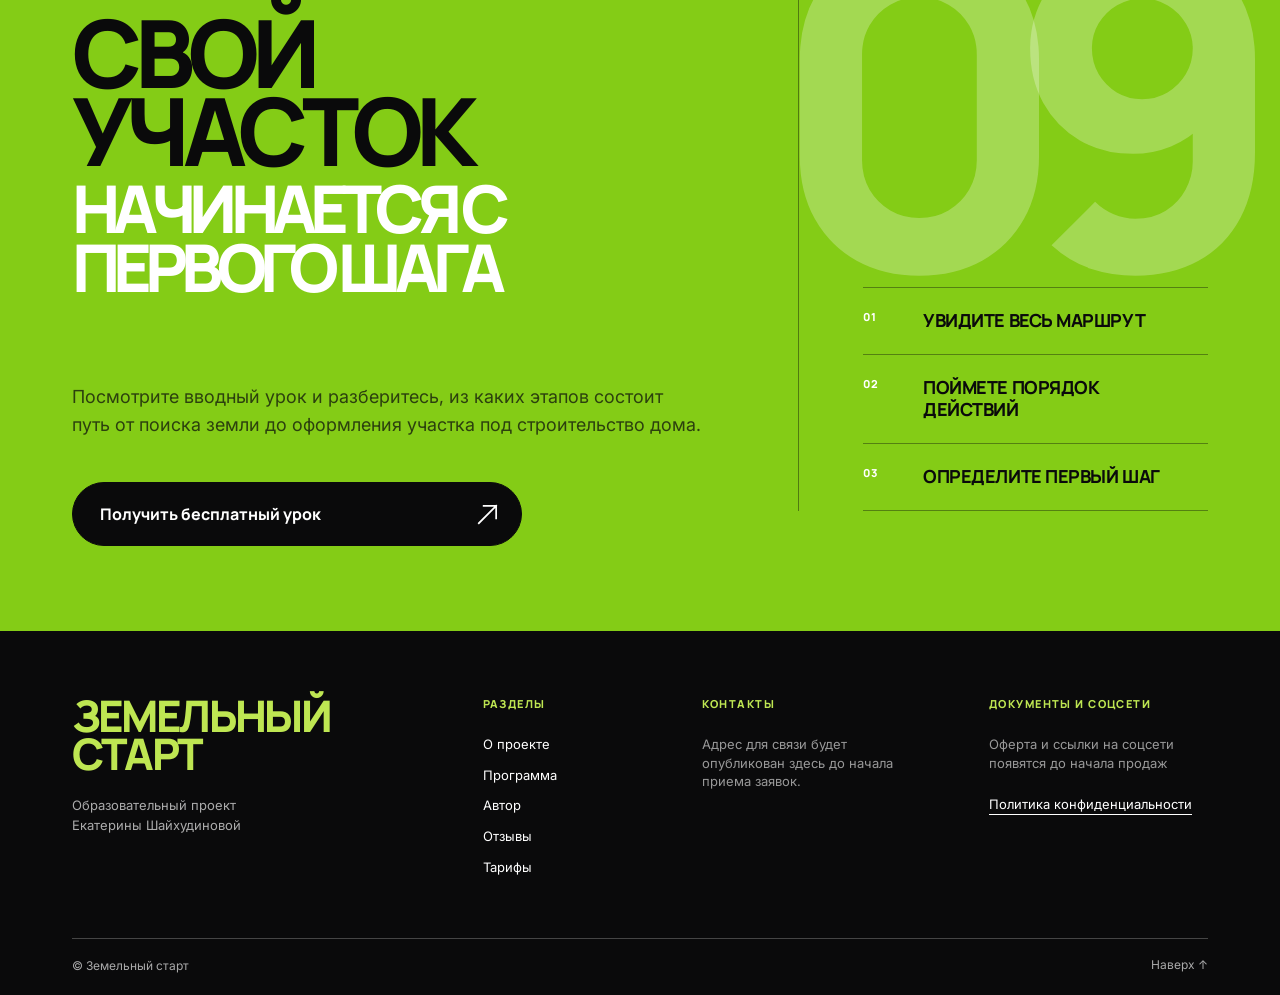
==== commit e611ccc1: "Refine logo, learning progress, reviews and final section" ====
--- a/index.html
+++ b/index.html
@@ -2512,6 +2512,116 @@
   .privacy-card h2{font-size:40px}
   .privacy-sections{grid-template-columns:1fr}
 }
+
+/* 2026-09-30 — screenshot review: show the complete original logo, keep the
+   learning-platform panel still, animate only its progress lines, and turn 09
+   into a full-width typographic chapter without a card. */
+.project-logo-frame{overflow:visible!important}
+.project-section{padding-bottom:128px!important}
+
+.study-platform,
+.study-platform:hover{
+  transform:none!important;
+  transition:none!important;
+}
+.study-progress i,
+.study-progress i:nth-child(-n+3){
+  background:rgba(255,255,255,.24);
+  box-shadow:none;
+  animation:study-progress-load 3.6s linear infinite;
+}
+.study-progress i:nth-child(2){animation-delay:.4s}
+.study-progress i:nth-child(3){animation-delay:.8s}
+.study-progress i:nth-child(4){animation-delay:1.2s}
+.study-progress i:nth-child(5){animation-delay:1.6s}
+.study-progress i:nth-child(6){animation-delay:2s}
+.study-progress i:nth-child(7){animation-delay:2.4s}
+.study-progress i:nth-child(8){animation-delay:2.8s}
+@keyframes study-progress-load{
+  0%,11%{background:#84CC16;box-shadow:0 0 12px rgba(132,204,22,.5)}
+  17%,100%{background:rgba(255,255,255,.24);box-shadow:none}
+}
+
+/* Reviews are deliberately honest before the first cohort: the finished
+   editorial section is ready for real quotes, but no fictional names or
+   results are published. */
+.testimonials-section{position:relative;overflow:hidden;padding:118px 0 126px;background:#FAFAFA;color:#0A0A0B}
+.testimonials-section:after{content:"“";position:absolute;right:-.03em;bottom:-.38em;color:rgba(132,204,22,.14);font:800 clamp(340px,35vw,590px)/1 Manrope,sans-serif;pointer-events:none}
+.testimonials-shell{position:relative;z-index:1}
+.testimonials-head{display:grid;grid-template-columns:minmax(0,1.08fr) minmax(310px,.62fr);gap:clamp(60px,8vw,126px);align-items:end;padding-bottom:50px;border-bottom:1px solid #a1a1aa}
+.testimonials-kicker{margin:0 0 31px;color:#65A30D;font:800 11px/1.2 Manrope,sans-serif;letter-spacing:.15em;text-transform:uppercase}
+.testimonials-title{margin:0;max-width:830px;font:800 clamp(64px,7vw,108px)/.84 Manrope,sans-serif;letter-spacing:-.072em;text-transform:uppercase}
+.testimonials-title span{display:block;color:#84CC16}
+.testimonials-intro{max-width:470px;margin:0;font-size:18px;line-height:1.58;color:rgba(10,10,11,.68)}
+.testimonials-state{display:grid;grid-template-columns:minmax(190px,.55fr) minmax(0,1.45fr);gap:clamp(48px,7vw,110px);padding-top:48px}
+.testimonials-state-label{font:800 11px/1.35 Manrope,sans-serif;letter-spacing:.13em;text-transform:uppercase}
+.testimonials-state-copy h3{margin:0 0 21px;max-width:760px;font:800 clamp(36px,4.1vw,61px)/.94 Manrope,sans-serif;letter-spacing:-.055em;text-transform:uppercase}
+.testimonials-state-copy p{max-width:700px;margin:0 0 32px;font-size:17px;line-height:1.62;color:rgba(10,10,11,.7)}
+.testimonials-action{display:inline-flex;align-items:center;justify-content:space-between;gap:40px;min-width:min(420px,100%);padding:17px 24px;border:1px solid #0A0A0B;border-radius:100px;background:#0A0A0B;color:#fff;font-weight:700;transition:background-color .25s,color .25s}
+.testimonials-action:hover{background:transparent;color:#0A0A0B}
+
+.ending-section{
+  padding:126px 0 120px!important;
+  border-top:1px solid rgba(10,10,11,.36);
+  background:#84CC16!important;
+  color:#0A0A0B!important;
+}
+.ending-card{
+  grid-template-columns:minmax(0,1.28fr) minmax(310px,.72fr)!important;
+  min-height:610px!important;
+  overflow:visible!important;
+  padding:0!important;
+  border-radius:0!important;
+  background:transparent!important;
+  color:#0A0A0B!important;
+}
+.ending-card:after{
+  z-index:-1!important;
+  right:-.035em!important;
+  top:.08em!important;
+  color:rgba(255,255,255,.26)!important;
+  font-size:clamp(390px,35vw,590px)!important;
+}
+.ending-main{padding-right:clamp(48px,6vw,92px)!important;border-right:1px solid rgba(10,10,11,.42)!important}
+.ending-eyebrow{margin-bottom:58px!important;color:#0A0A0B!important}
+.ending-main h2{max-width:900px!important;color:#0A0A0B!important;font-size:clamp(70px,7.35vw,116px)!important;line-height:.82!important}
+.ending-main h2 span{max-width:780px!important;color:#fff!important;font-size:.7em!important;line-height:.9!important}
+.ending-main p{max-width:630px!important;margin-top:43px!important;color:rgba(10,10,11,.72)!important;font-size:18px!important}
+.ending-main .ending-button{background:#0A0A0B!important;border-color:#0A0A0B!important;color:#fff!important}
+.ending-main .ending-button:hover{background:transparent!important;color:#0A0A0B!important}
+.ending-route{padding-left:clamp(42px,5vw,74px)!important}
+.ending-route-label{color:rgba(10,10,11,.58)!important}
+.ending-route-item{grid-template-columns:42px minmax(0,1fr)!important;border-color:rgba(10,10,11,.38)!important}
+.ending-route-item:last-child{border-bottom-color:rgba(10,10,11,.38)!important}
+.ending-route-item b{color:#fff!important}
+.ending-route-item span{max-width:260px!important;color:#0A0A0B!important;font-size:18px!important;line-height:1.22!important}
+.ending-shell.visible .ending-card{animation:none!important}
+
+@media(max-width:800px){
+  .project-section{padding-bottom:98px!important}
+  .testimonials-section{padding:82px 0 88px}
+  .testimonials-head{display:block;padding-bottom:32px}
+  .testimonials-title{font-size:clamp(50px,12vw,70px)}
+  .testimonials-intro{margin-top:28px;font-size:17px}
+  .testimonials-state{display:block;padding-top:31px}
+  .testimonials-state-label{display:block;margin-bottom:24px}
+  .testimonials-state-copy h3{font-size:clamp(34px,9vw,48px)}
+  .testimonials-action{min-width:0;width:100%}
+  .ending-section{padding:82px 0 86px!important}
+  .ending-card{display:block!important;min-height:0!important;padding:0!important}
+  .ending-card:after{right:-.18em!important;top:.16em!important;font-size:280px!important}
+  .ending-main{padding:0 0 38px!important;border-right:0!important;border-bottom:1px solid rgba(10,10,11,.4)!important}
+  .ending-eyebrow{margin-bottom:35px!important}
+  .ending-main h2{font-size:clamp(48px,11.5vw,70px)!important}
+  .ending-main p{margin-top:29px!important;font-size:17px!important}
+  .ending-main .ending-button{margin-top:35px!important}
+  .ending-route{padding:34px 0 0!important}
+  .ending-route-item span{font-size:16px!important}
+}
+@media(prefers-reduced-motion:reduce){
+  .study-progress i{animation:none!important}
+  .study-progress i:nth-child(-n+3){background:#84CC16!important}
+}
 @media(prefers-reduced-motion:reduce){
   .hero-copy>.eyebrow,.hero-copy>h1,.saving-note,.hero-copy>.lead,.hero-actions,.project-grid.visible .project-logo-frame img,.ending-shell.visible .ending-card{opacity:1;animation:none!important;transform:none}
   .project-kicker,.project-copy h2,.project-copy p,.project-end,.ending-route-item{opacity:1;transform:none;transition:none!important}
@@ -2635,6 +2745,26 @@
   </div>
 </section>
 
+    <section class="testimonials-section" id="reviews">
+      <div class="wrap testimonials-shell reveal">
+        <div class="testimonials-head">
+          <div>
+            <div class="testimonials-kicker">Отзывы участников</div>
+            <h2 class="testimonials-title">Только реальные<span>истории</span></h2>
+          </div>
+          <p class="testimonials-intro">Этот раздел уже подготовлен для впечатлений участников и конкретных результатов прохождения программы.</p>
+        </div>
+        <div class="testimonials-state">
+          <span class="testimonials-state-label">До первого потока</span>
+          <div class="testimonials-state-copy">
+            <h3>Здесь появятся отзывы после запуска курса</h3>
+            <p>Мы не публикуем вымышленные имена и шаблонные истории. После первого потока здесь будут размещены живые отзывы участников о программе, материалах и самостоятельной работе с земельным участком.</p>
+            <a class="testimonials-action js-open-lesson" href="#lesson"><span>Стать участником первого потока</span><svg class="cta-arrow" aria-hidden="true" viewBox="0 0 26 26"><path d="M4 22 22 4M9 4h13v13"/></svg></a>
+          </div>
+        </div>
+      </div>
+    </section>
+
     <section class="tariffs tariffs-v2" id="tariffs"><div class="tariffs-v2-number" aria-hidden="true">08</div><div class="wrap tariffs-v2-shell reveal"><div class="tariffs-v2-head"><div><div class="tariffs-v2-kicker">Форматы участия</div><h2 class="tariffs-v2-title">Выберите<span>поддержку</span></h2></div><p class="tariffs-v2-lead">Во всех тарифах — полная программа курса, практические материалы и последовательный путь от изучения процедуры до самостоятельной работы с земельным участком.</p></div><div class="tariff-grid"><article class="tariff-card"><div class="tariff-label">Самостоятельный</div><h3>Без обратной связи</h3><div class="tariff-price">7 900 ₽</div><ul class="tariff-features"><li>доступ ко всем модулям и 70+ урокам</li><li>практические видео и пошаговые инструкции</li><li>шаблоны заявлений и документов</li><li>самостоятельное прохождение в удобном темпе</li></ul><a class="tariff-action js-open-lesson" href="#lesson"><span>Начать с первого урока</span><svg class="cta-arrow" aria-hidden="true" viewBox="0 0 26 26"><path d="M4 22 22 4M9 4h13v13"/></svg></a></article><article class="tariff-card"><div class="tariff-label">С сопровождением</div><h3>Личная обратная связь</h3><div class="tariff-price">14 900 ₽</div><ul class="tariff-features"><li>все материалы тарифа «Самостоятельный»</li><li>личная обратная связь в мессенджере</li><li>ответы на вопросы по материалам курса</li><li>поддержка в течение трех месяцев</li></ul><a class="tariff-action js-open-lesson" href="#lesson"><span>Начать с первого урока</span><svg class="cta-arrow" aria-hidden="true" viewBox="0 0 26 26"><path d="M4 22 22 4M9 4h13v13"/></svg></a></article><article class="tariff-card"><div class="tariff-label">Расширенный</div><h3>Юридическая помощь</h3><div class="tariff-price"><small>Стоимость</small><br>индивидуально</div><ul class="tariff-features"><li>все материалы тарифа «С сопровождением»</li><li>правовой анализ одного отказа органа власти</li><li>подготовка правовой позиции и плана дальнейших действий</li><li>подготовка одного искового или административного искового заявления</li><li>подготовка процессуальных документов по одному делу: ходатайств, письменных пояснений, возражений и дополнений</li></ul><p class="tariff-scope">Документальное сопровождение без представительства в судебных заседаниях.</p><a class="tariff-action js-open-lesson" href="#lesson"><span>Обсудить формат</span><svg class="cta-arrow" aria-hidden="true" viewBox="0 0 26 26"><path d="M4 22 22 4M9 4h13v13"/></svg></a></article></div></div></section>
 
     <section class="ending-section" id="lesson">
@@ -2681,7 +2811,7 @@
 
   <footer class="site-footer"><div class="wrap footer-shell">
   <div class="footer-identity"><strong>ЗЕМЕЛЬНЫЙ<br>СТАРТ</strong><span>Образовательный проект<br>Екатерины Шайхудиновой</span></div>
-  <nav class="footer-nav" aria-label="Навигация"><b>Разделы</b><a href="#about">О проекте</a><a href="#program">Программа</a><a href="#author">Автор</a><a href="#tariffs">Тарифы</a></nav>
+  <nav class="footer-nav" aria-label="Навигация"><b>Разделы</b><a href="#about">О проекте</a><a href="#program">Программа</a><a href="#author">Автор</a><a href="#reviews">Отзывы</a><a href="#tariffs">Тарифы</a></nav>
   <div class="footer-contact"><b>Контакты</b><p>Адрес для связи будет опубликован здесь до начала приема заявок.</p></div>
   <div class="footer-documents"><b>Документы и соцсети</b><span>Оферта и ссылки на соцсети появятся до начала продаж</span><a class="js-open-privacy" href="#privacy">Политика конфиденциальности</a></div>
   <div class="footer-end"><span>© Земельный старт</span><a href="#top">Наверх ↑</a></div>
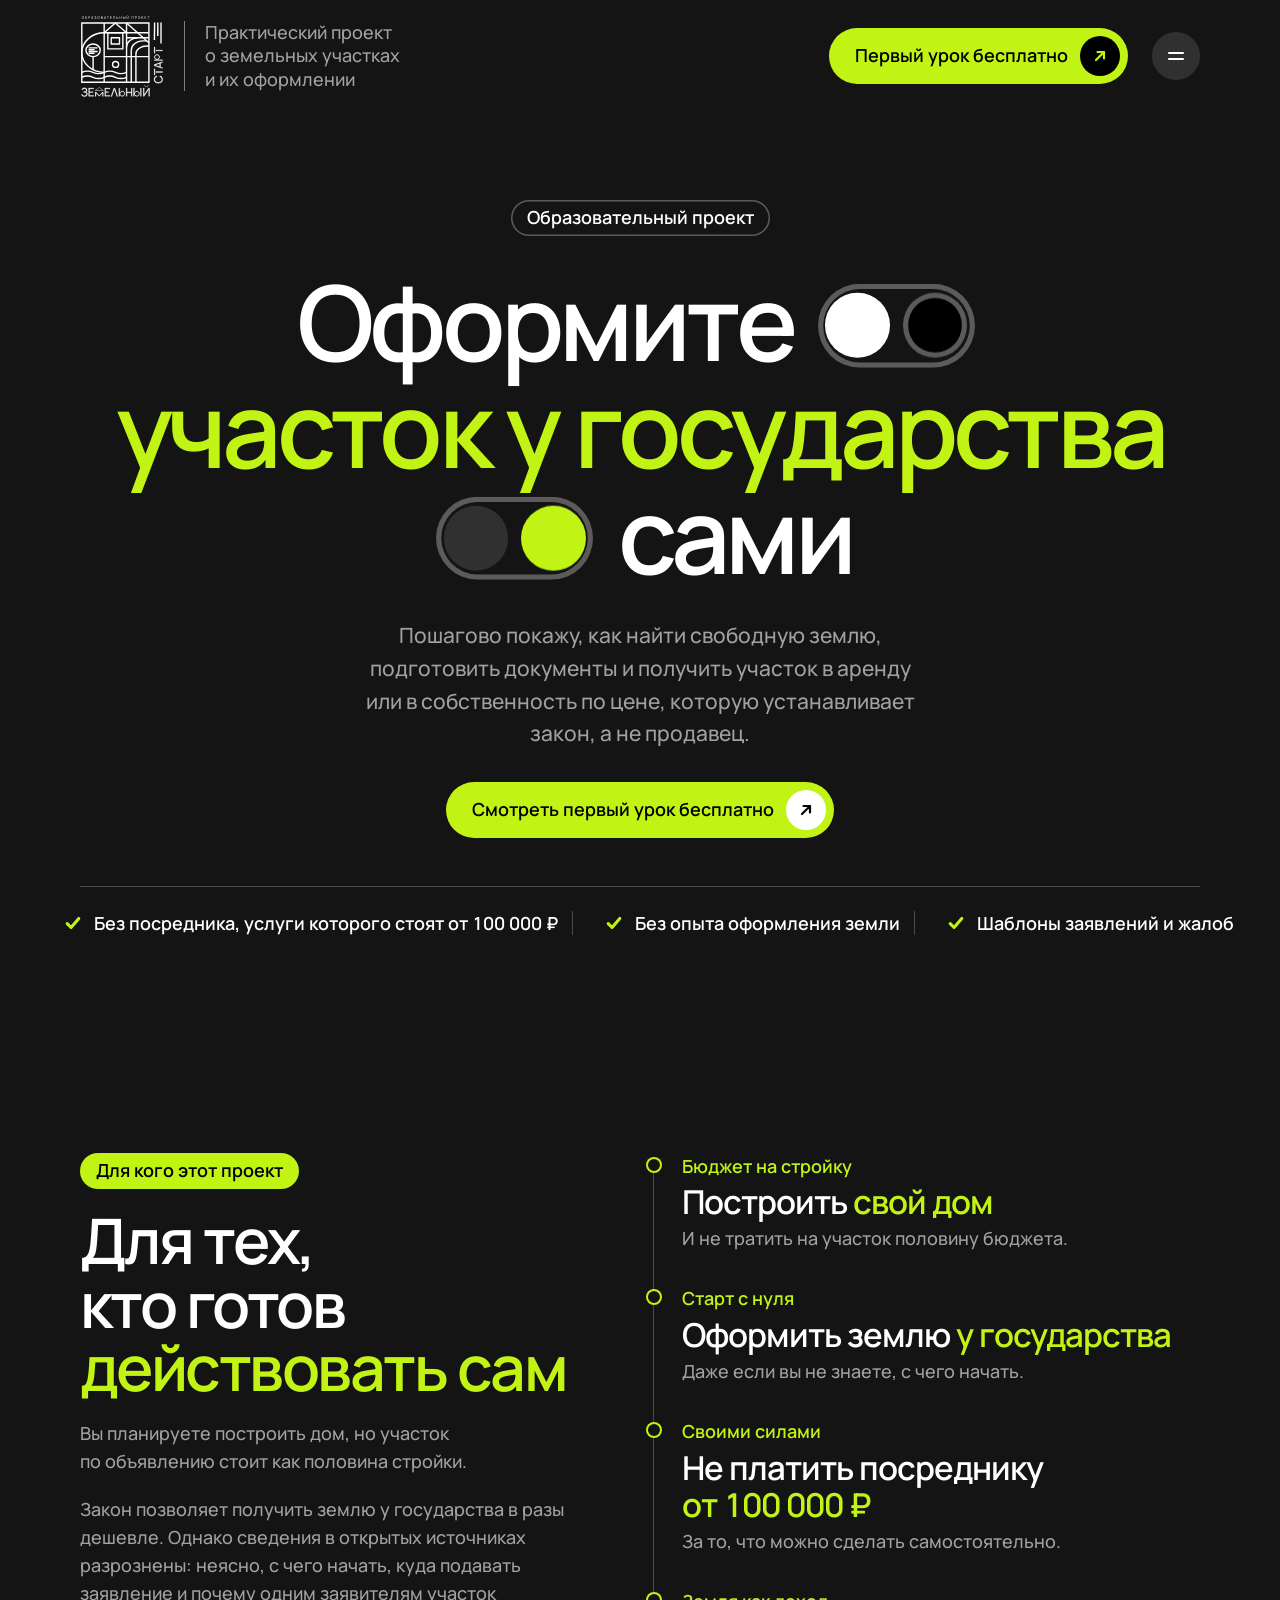
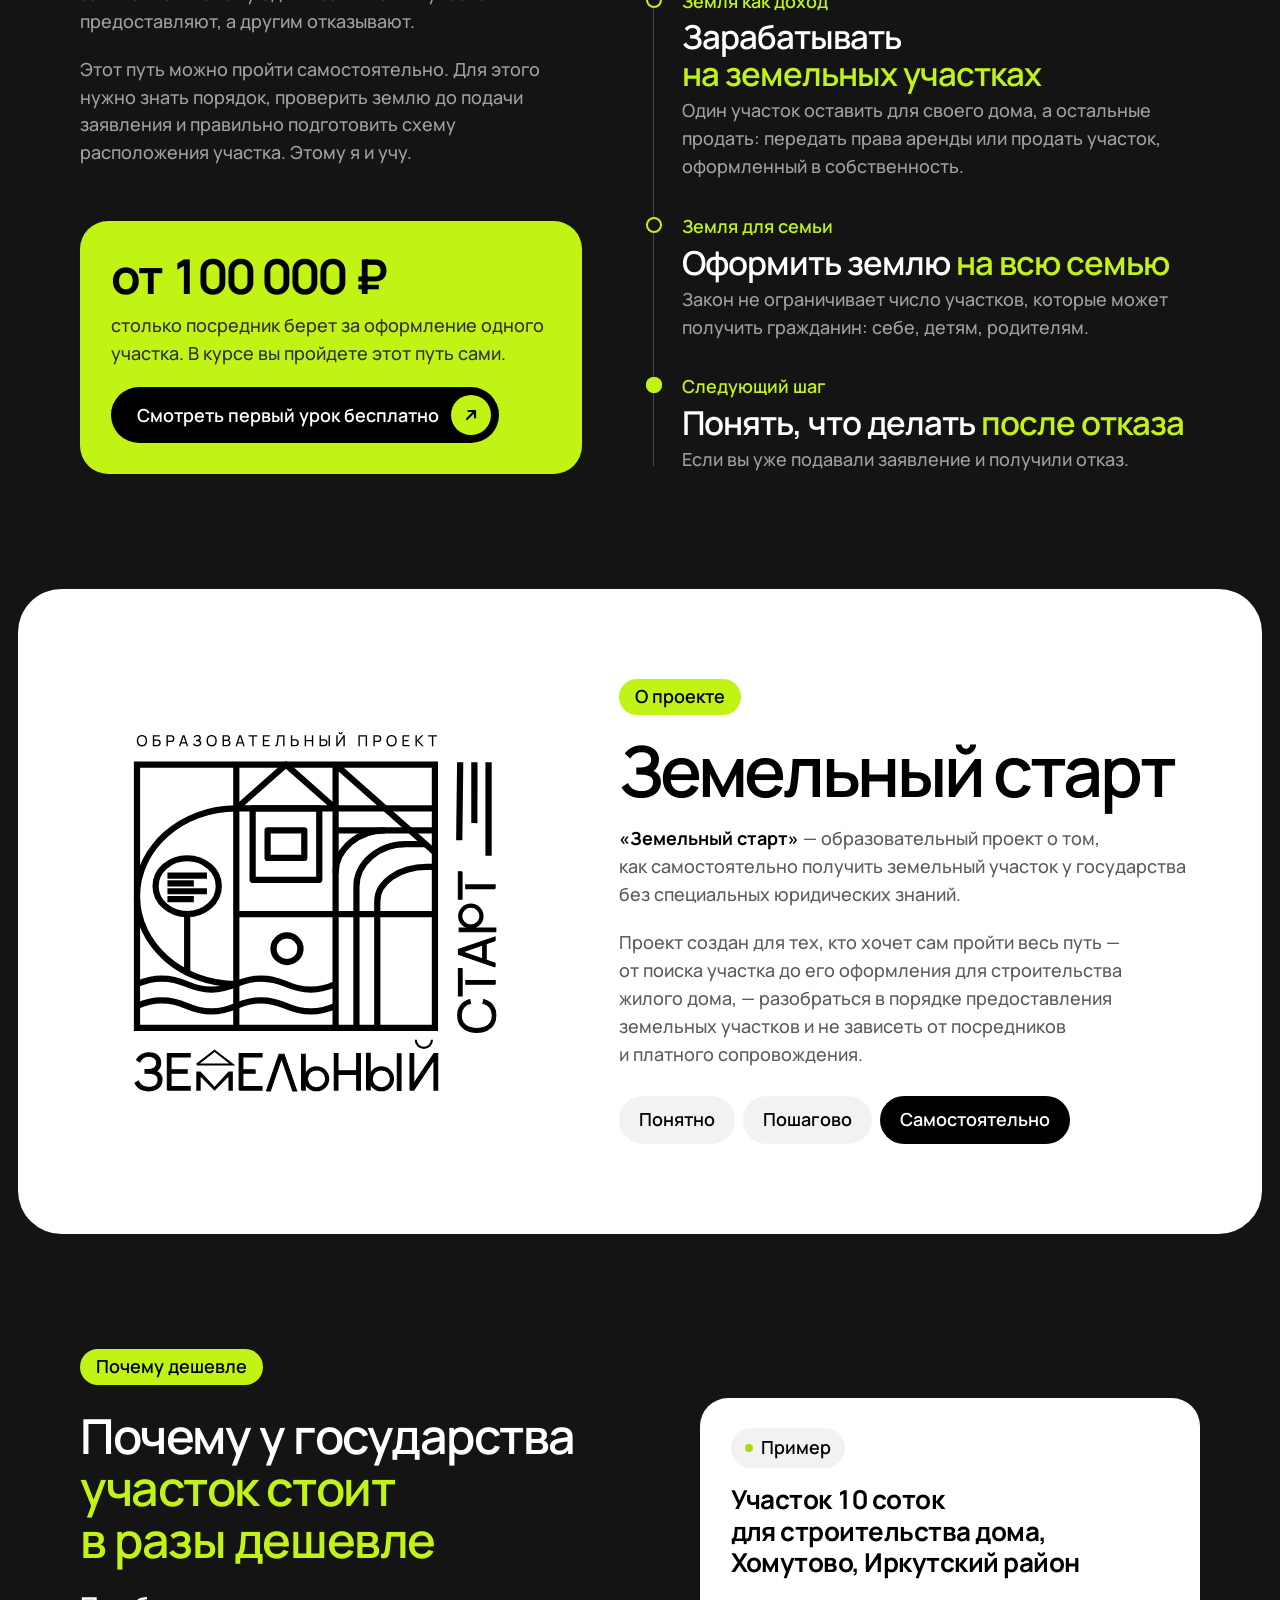
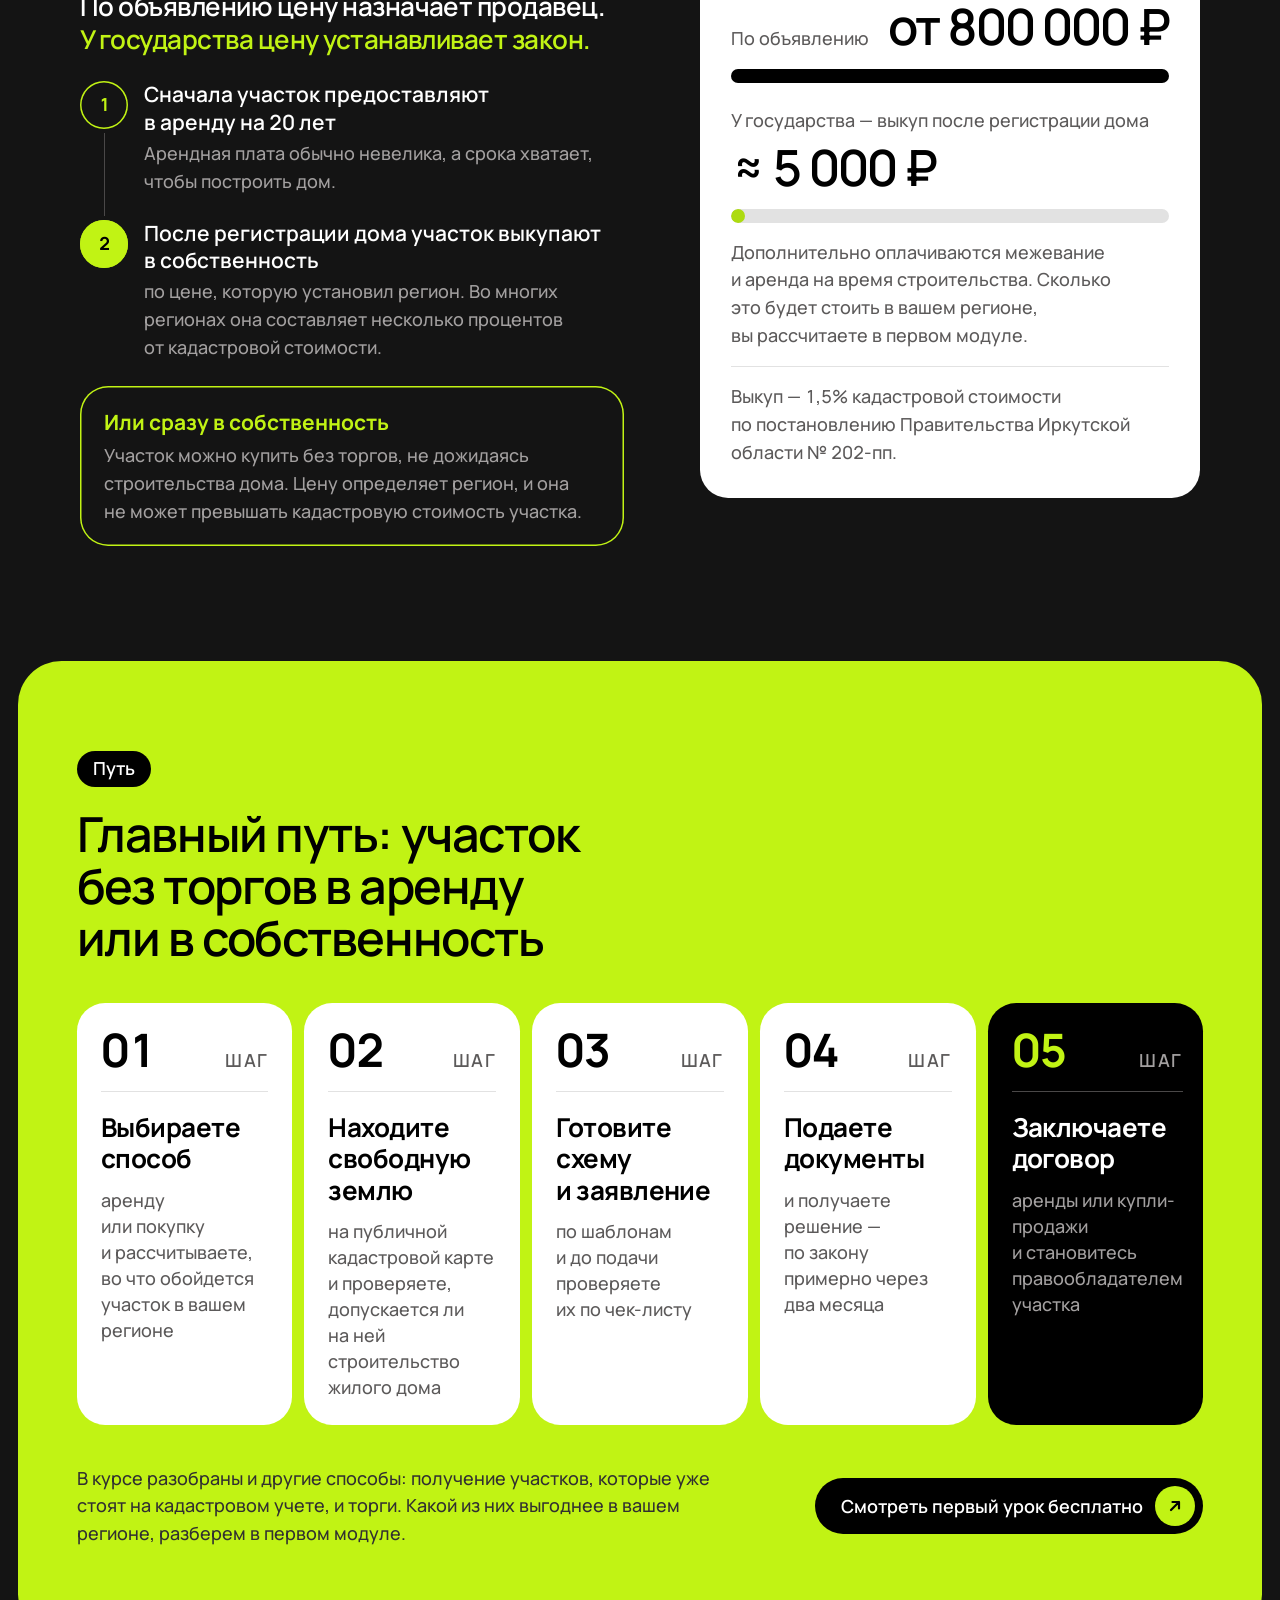
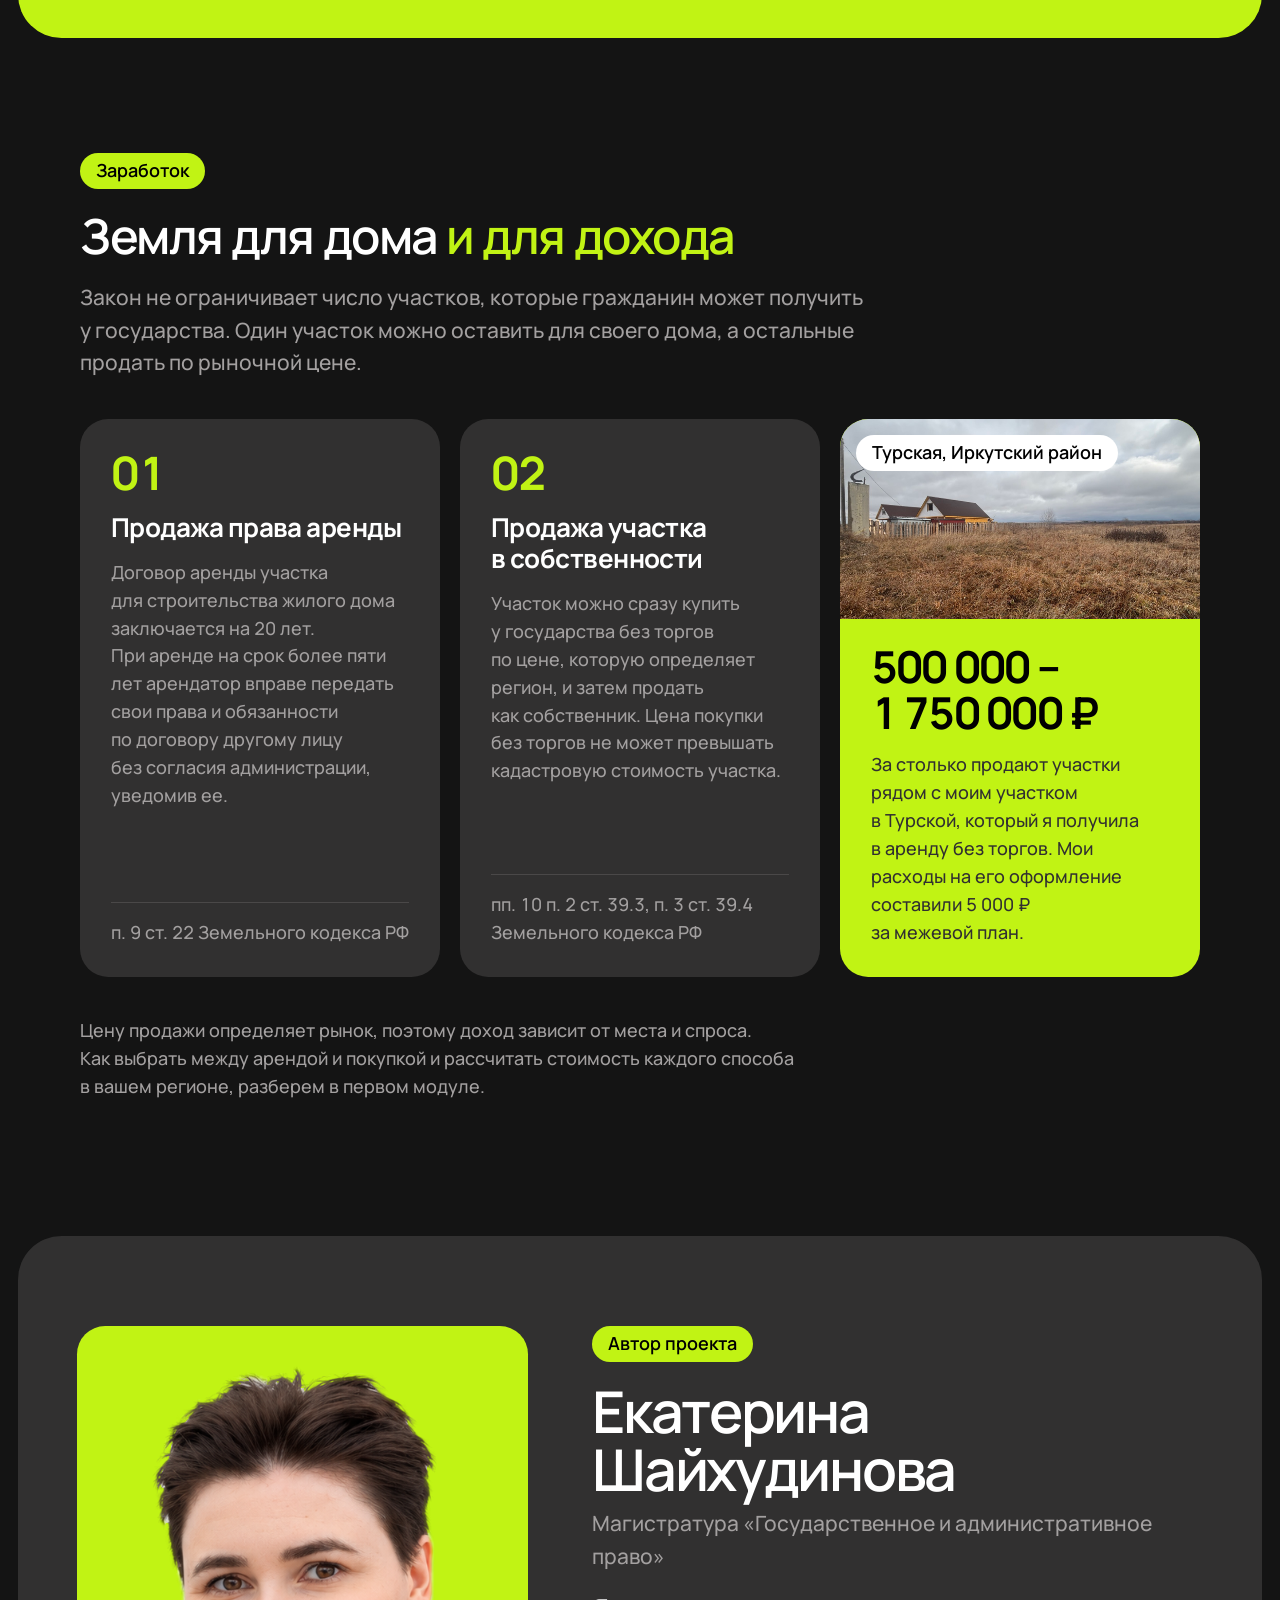
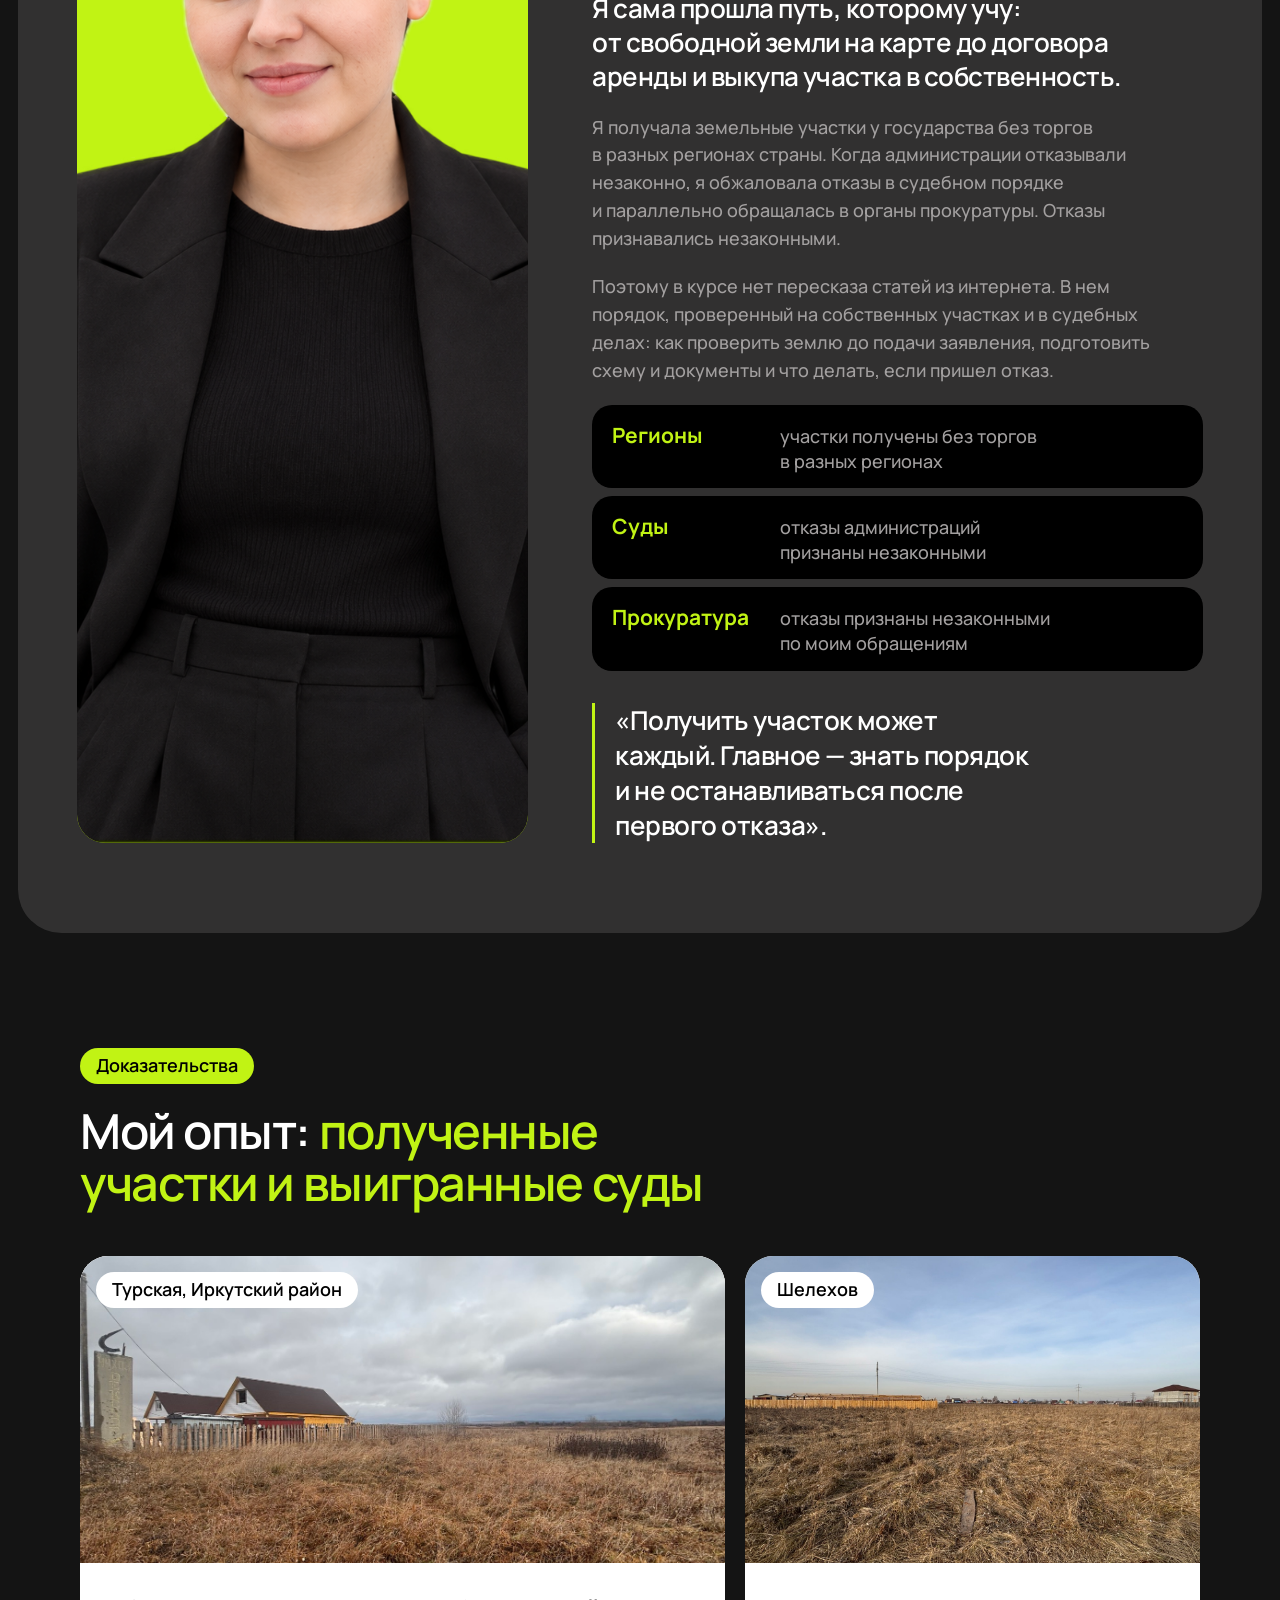
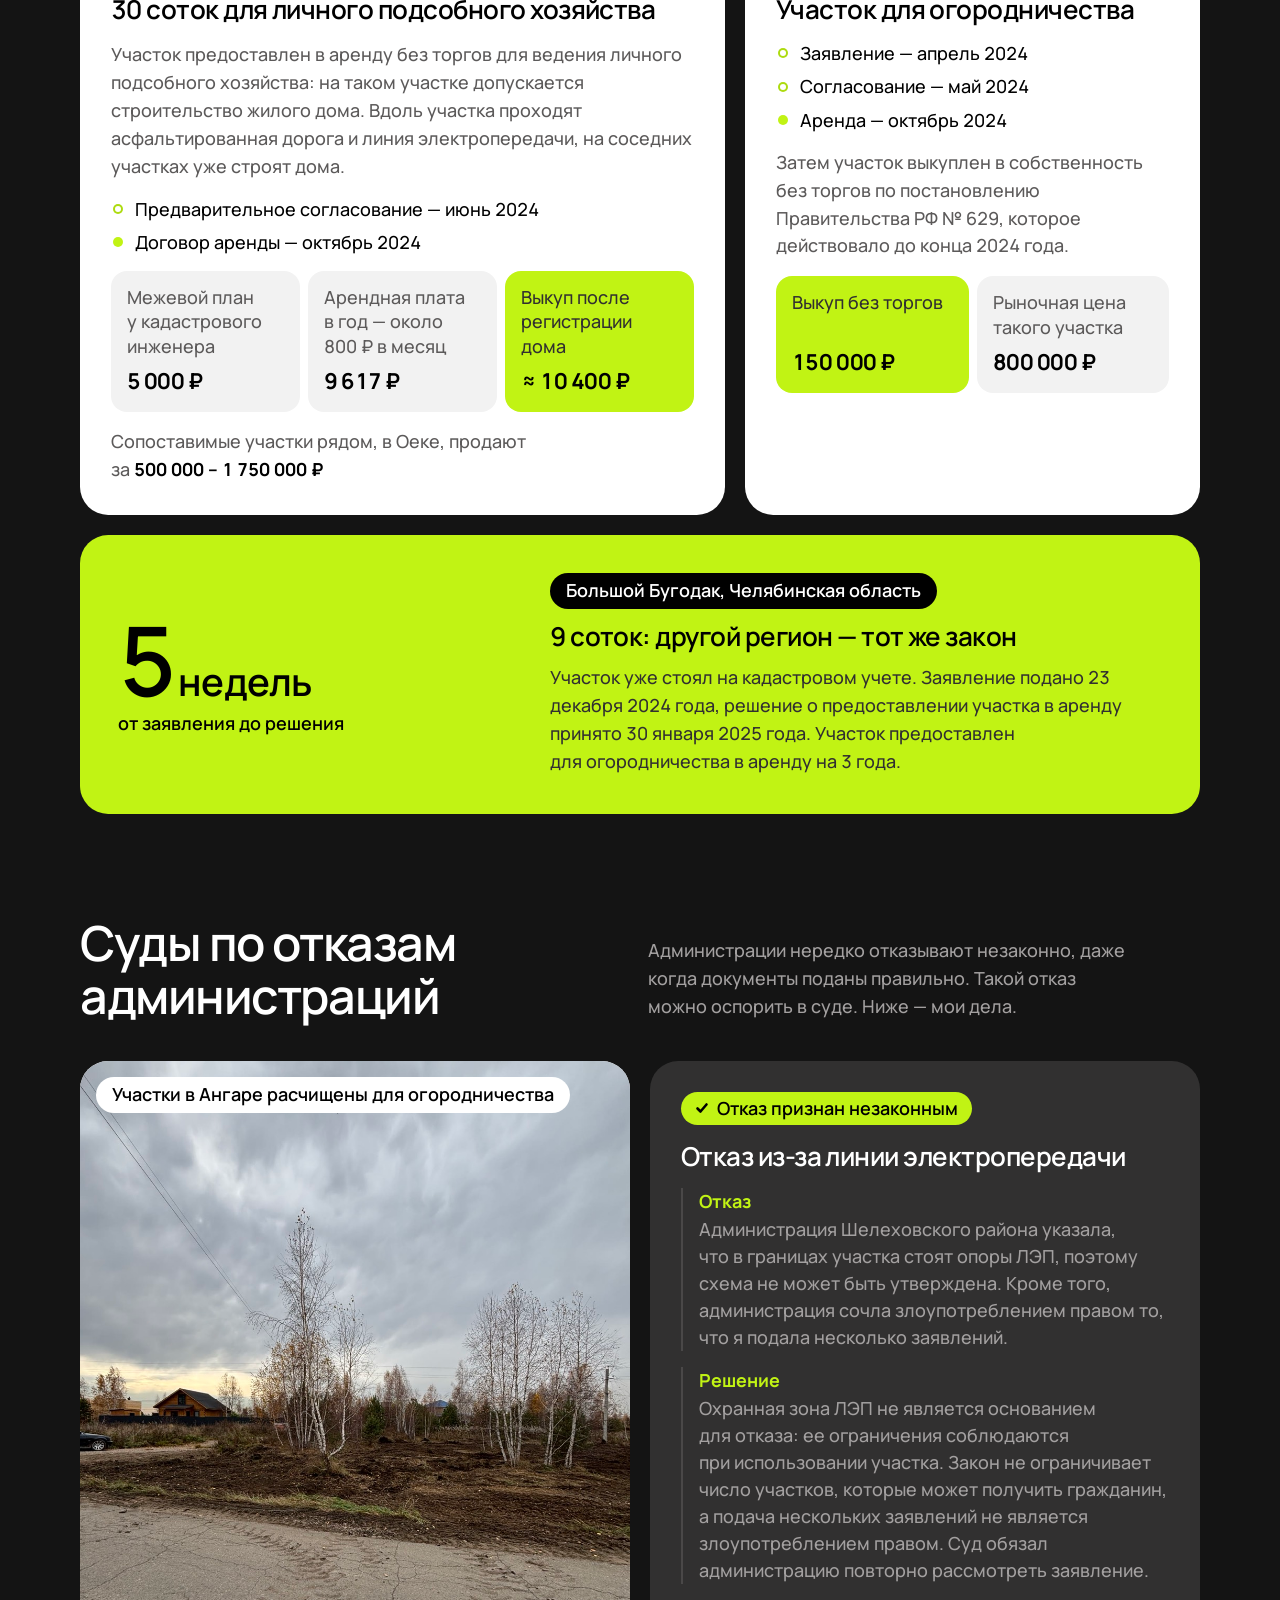
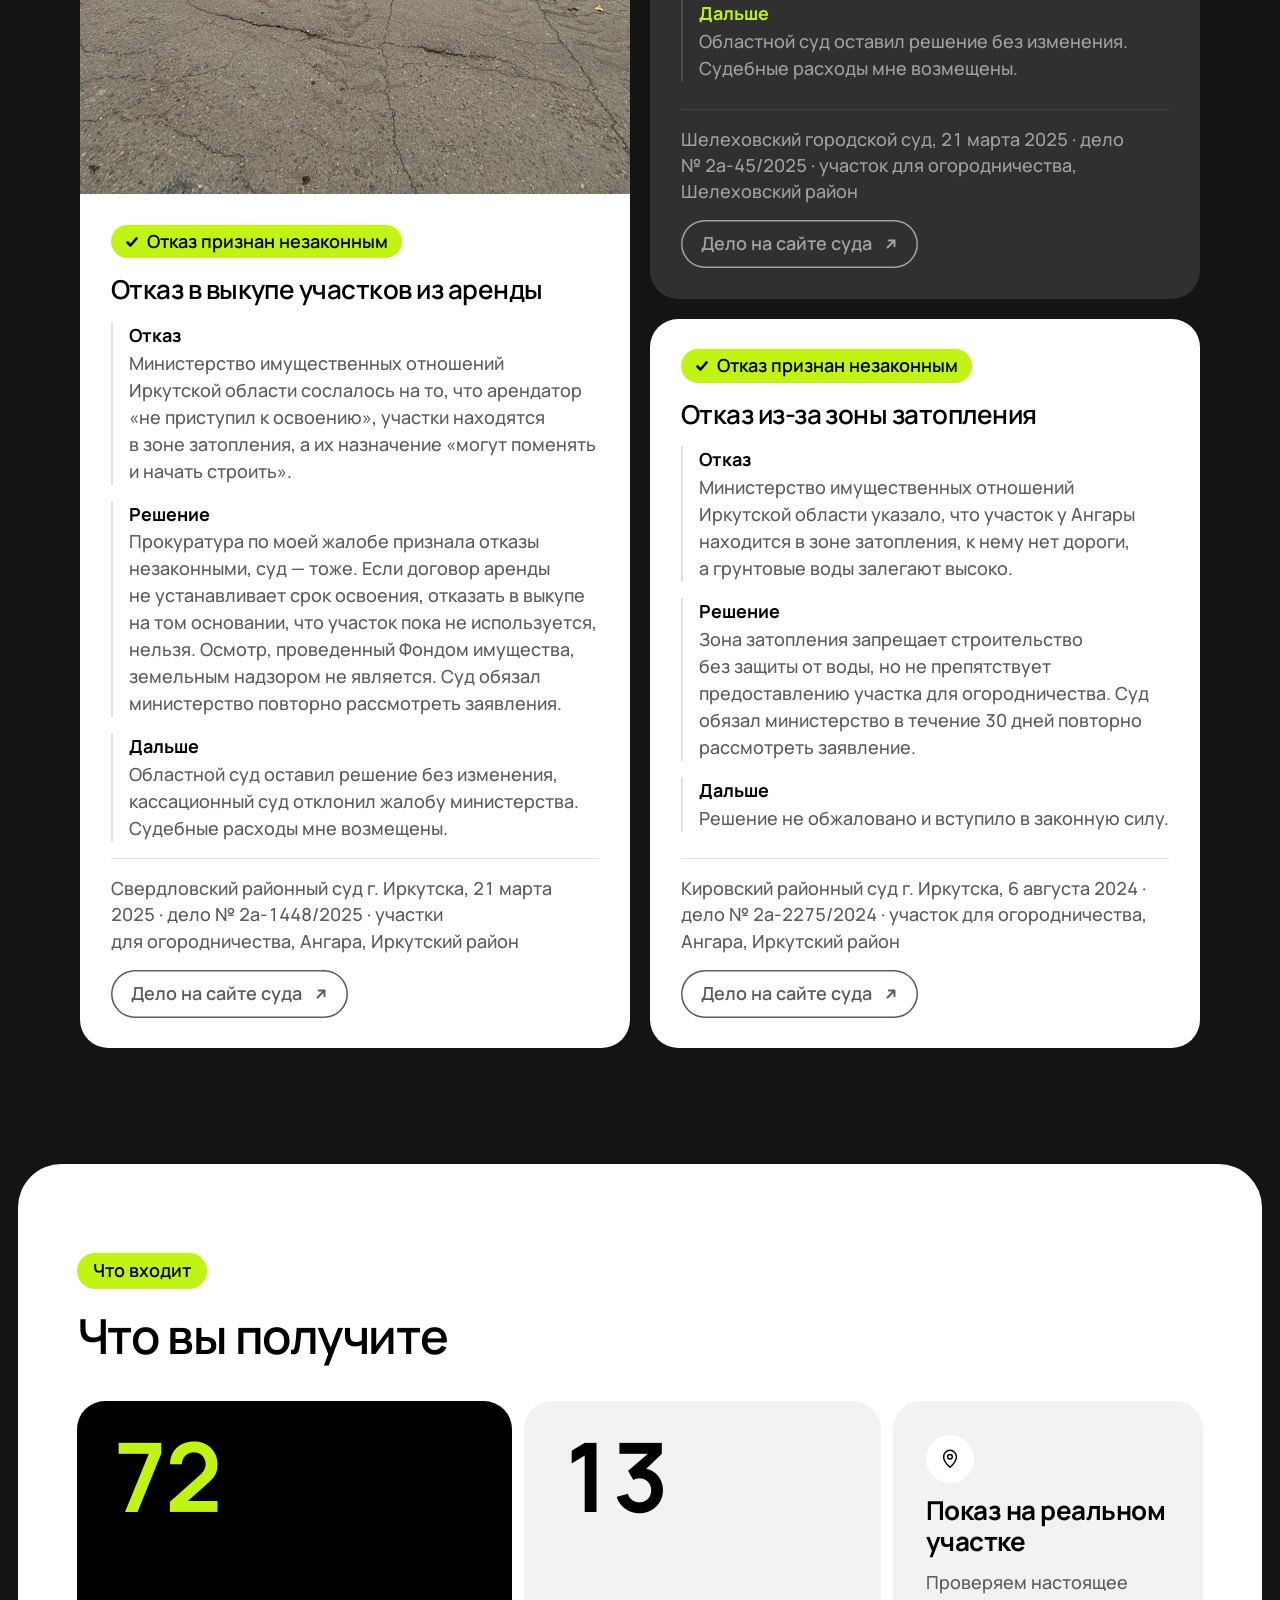
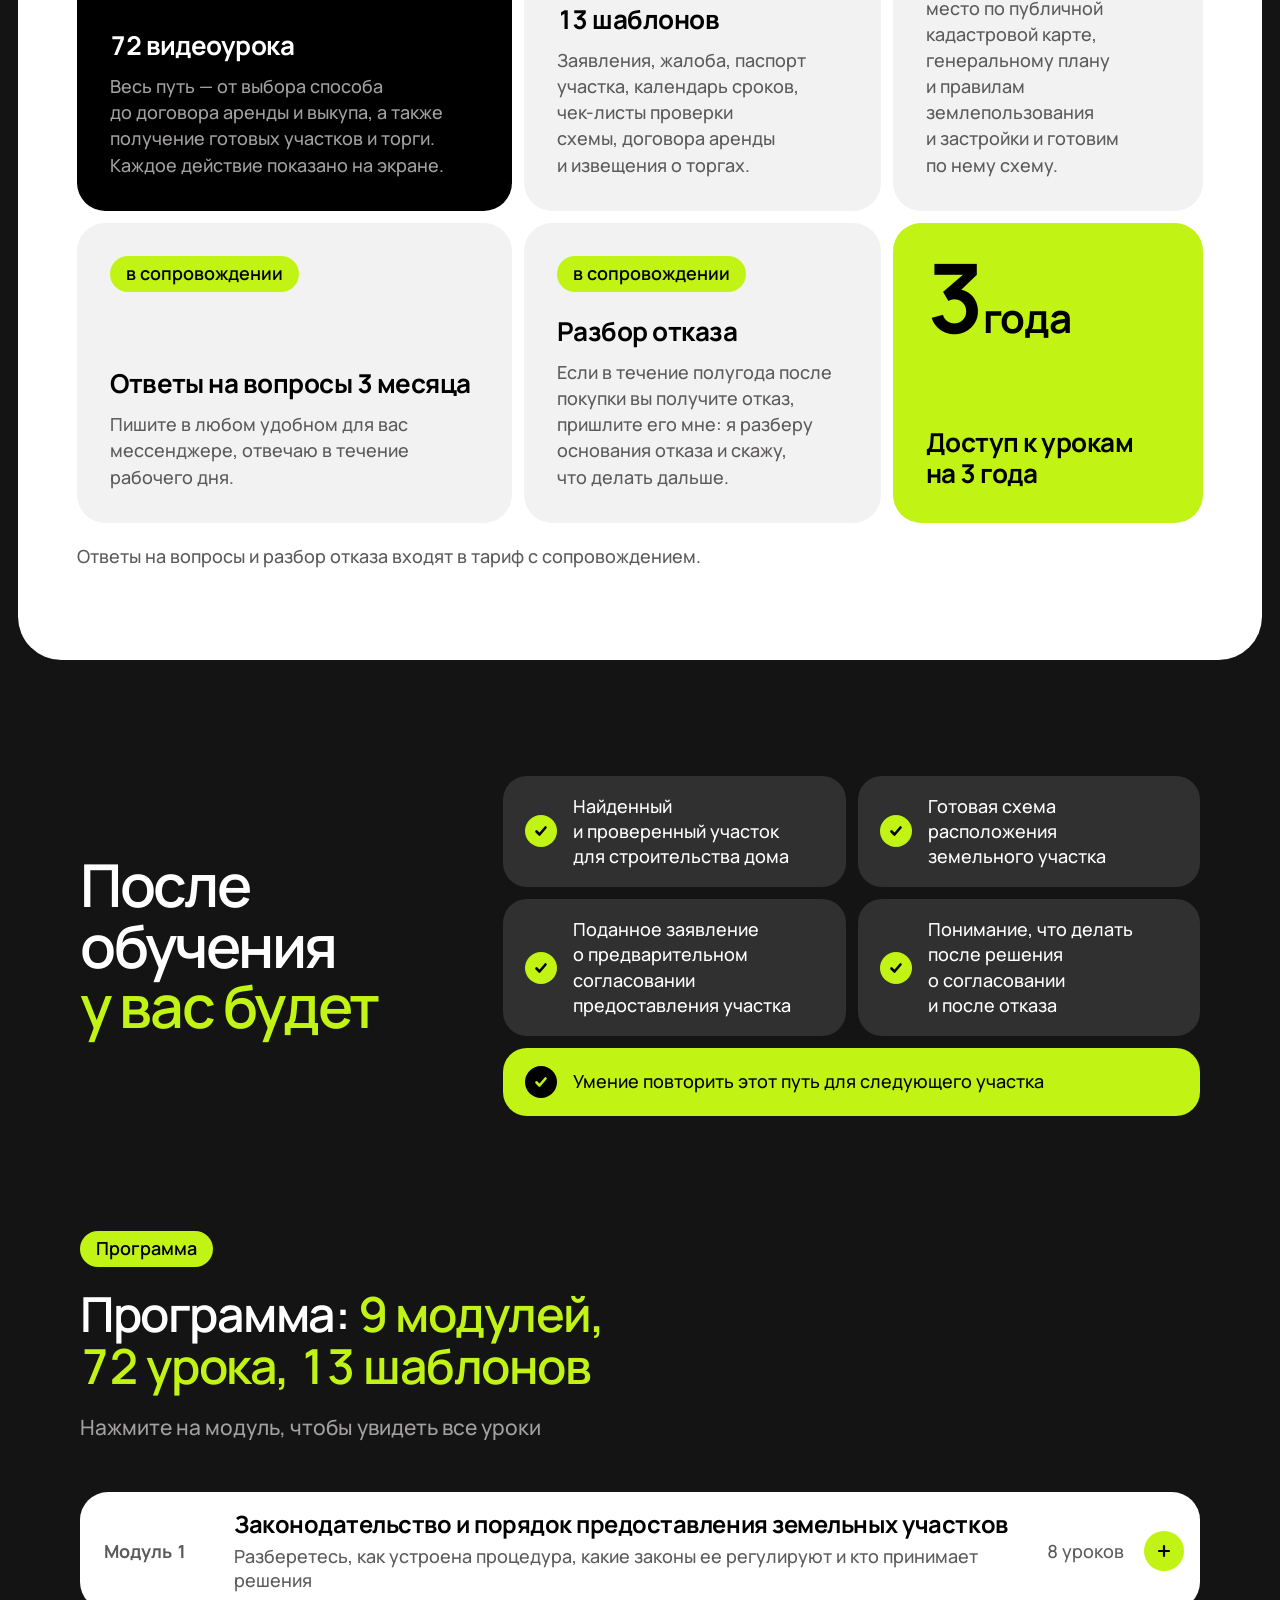
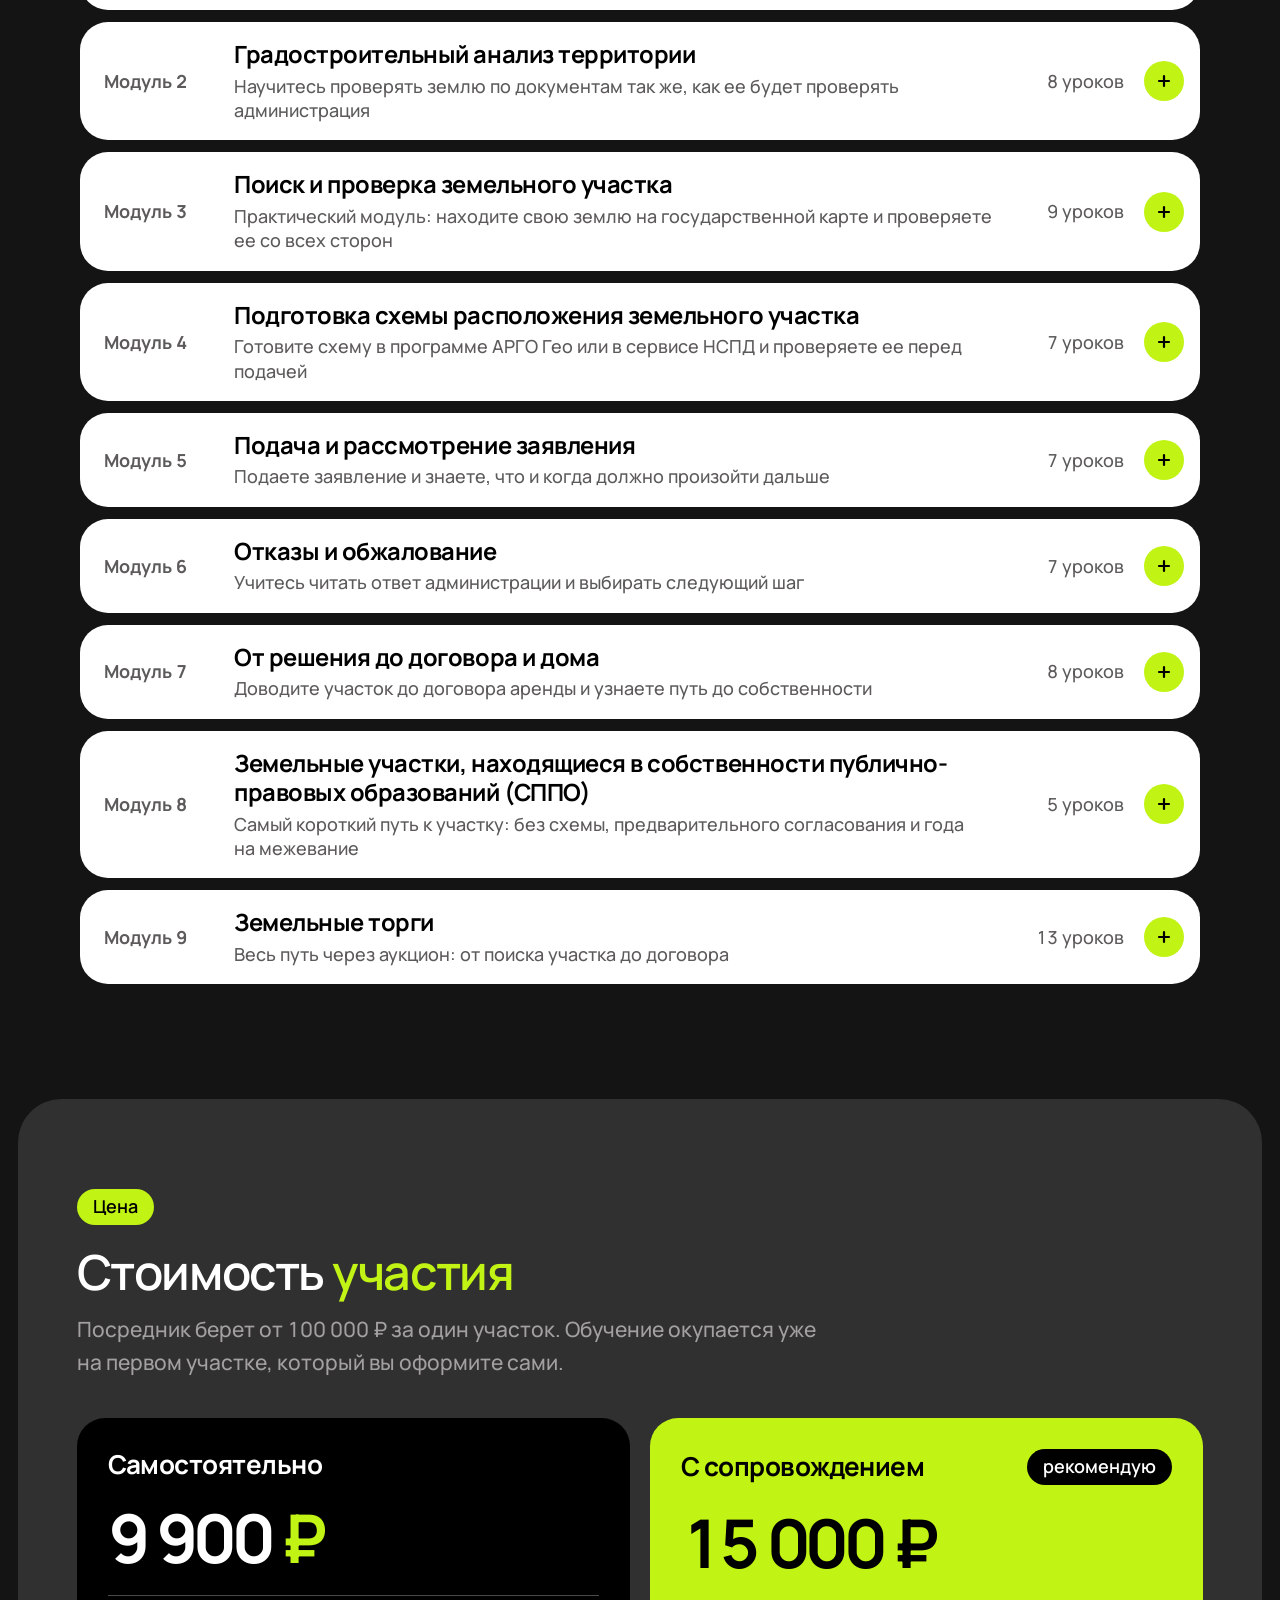
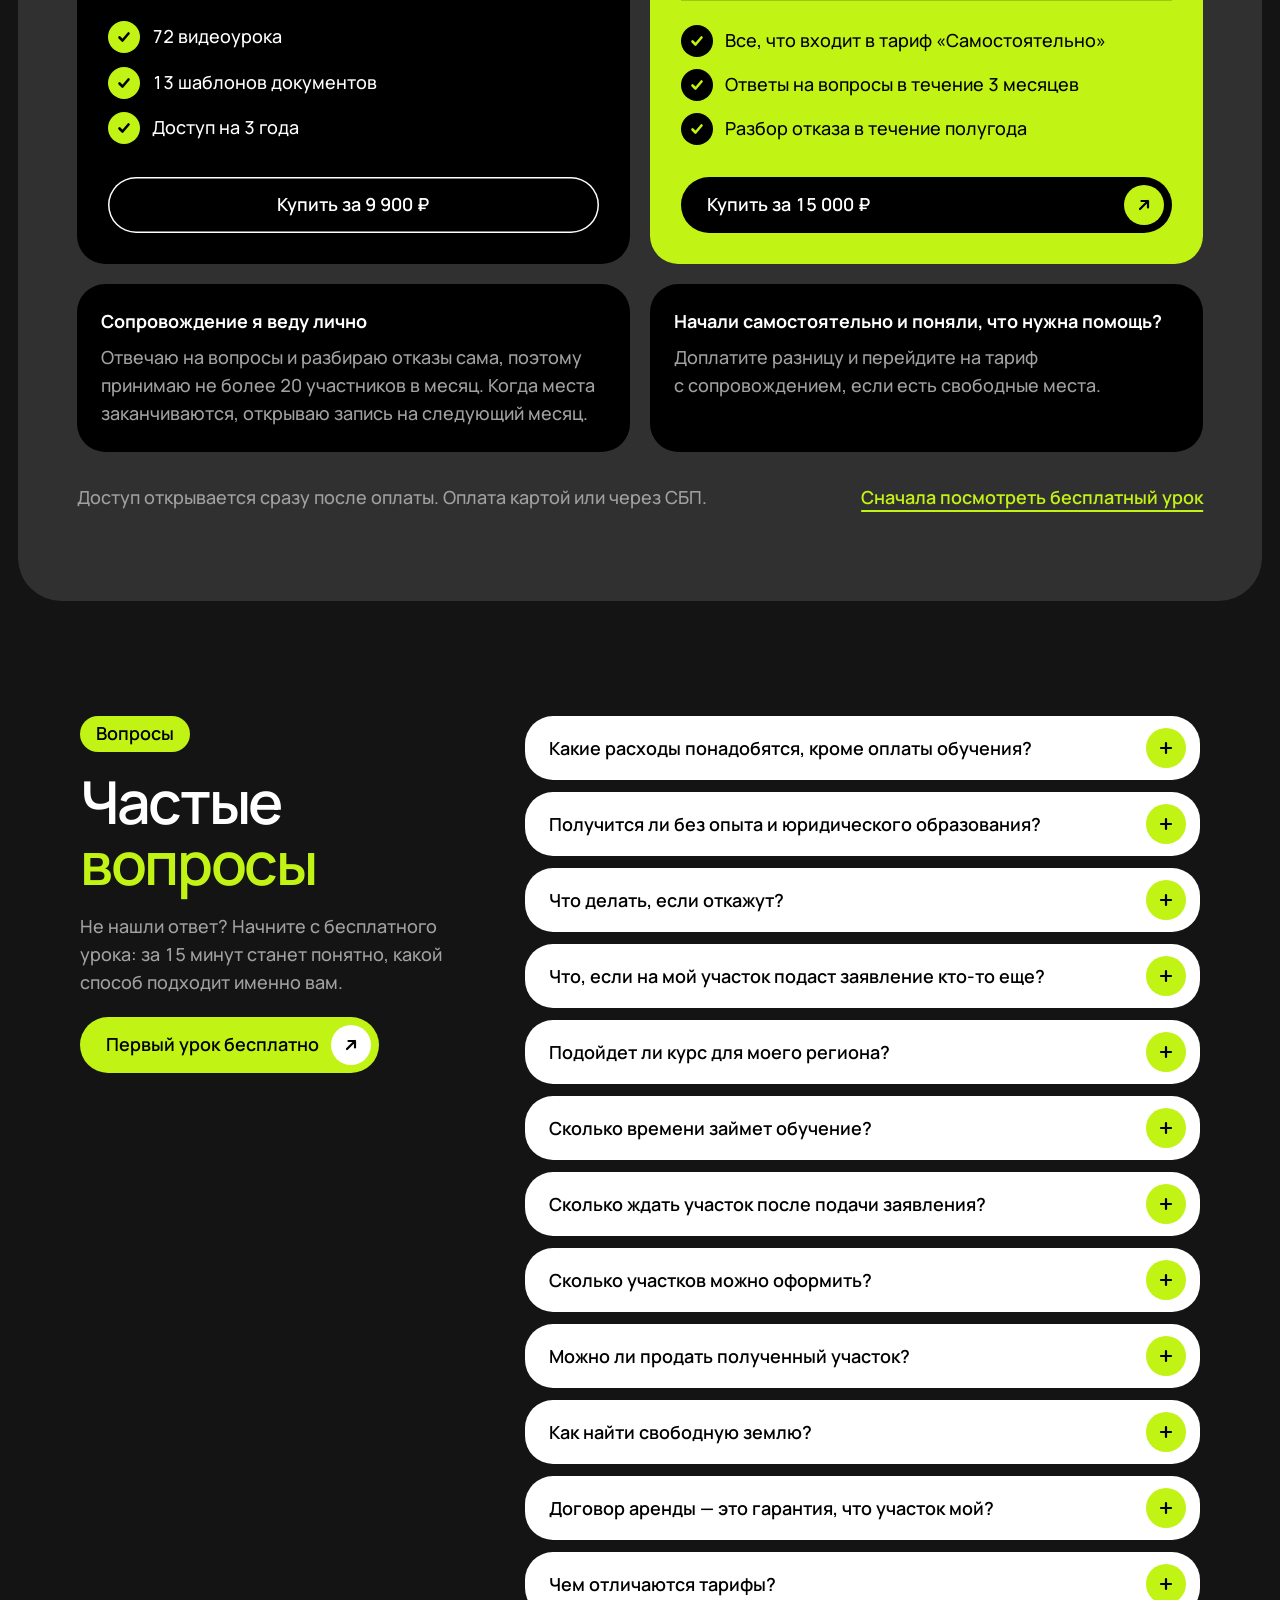
==== commit deffc343: "Новый сайт «Земельный старт»; старые концепты удалены Co-Authored-By: Claude Opus 5.5 <noreply@anthr" ====
--- a/index.html
+++ b/index.html
@@ -1,2827 +1,806 @@
 <!doctype html>
 <html lang="ru">
 <head>
-  <meta charset="UTF-8" />
-  <meta name="viewport" content="width=device-width, initial-scale=1" />
-  <title>Земельный старт — понятный путь к своему участку</title>
-  <meta name="description" content="Авторский образовательный проект Екатерины Шайхудиновой о том, как самостоятельно получить землю от государства." />
+  <meta charset="utf-8">
+  <meta name="viewport" content="width=device-width, initial-scale=1, viewport-fit=cover">
+  <title>Земельный старт — тестовый вариант</title>
   <link rel="preconnect" href="https://fonts.googleapis.com">
   <link rel="preconnect" href="https://fonts.gstatic.com" crossorigin>
-  <link href="https://fonts.googleapis.com/css2?family=Inter:wght@400;500;600;700;800&family=Manrope:wght@400;500;600;700;800&display=swap" rel="stylesheet">
-  <link rel="icon" type="image/svg+xml" href="data:image/svg+xml,%3Csvg xmlns='http://www.w3.org/2000/svg' viewBox='0 0 64 64'%3E%3Crect width='64' height='64' rx='14' fill='%23c4ea45'/%3E%3Cpath d='M14 44V18h36v26M14 29h36M29 18v26M14 44h36M38 29v15' fill='none' stroke='%23171915' stroke-width='2'/%3E%3Ccircle cx='22' cy='36' r='5' fill='none' stroke='%23171915' stroke-width='2'/%3E%3C/svg%3E" />
-  <style>
-    :root{--ink:#0A0A0B;--green:#84CC16;--acid:#B0CF59;--pale:#f4f8e8;--cream:#fbfcf7;--line:#dce2cf;--white:#fff;--max:1360px}
-    *{box-sizing:border-box}html{scroll-behavior:smooth}body{margin:0;color:var(--ink);background:#fff;font-family:Inter,Arial,sans-serif;-webkit-font-smoothing:antialiased}a{color:inherit;text-decoration:none}button,input{font:inherit}.wrap{width:min(var(--max),calc(100% - 64px));margin:auto}.eyebrow{display:flex;align-items:center;gap:14px;font-size:12px;font-weight:700;letter-spacing:.1em;text-transform:uppercase}.eyebrow:after{content:"";width:72px;height:1px;background:currentColor;opacity:.55}
-    header{height:112px;display:flex;align-items:center;background:#BEDA69;position:relative;z-index:10}.nav{display:grid;grid-template-columns:360px 1fr auto;align-items:center;gap:32px}.brand{display:flex;align-items:center;gap:22px}.brand-logo{width:94px;height:94px;object-fit:contain;display:block}.brand-name{font:800 16px/0.9 Manrope,sans-serif;text-transform:uppercase}.brand-note{font-size:12px;line-height:1.3;max-width:180px;border-left:1px solid rgba(10,10,11,.75);padding-left:22px}.links{display:flex;justify-content:center;gap:38px;font-size:12px;font-weight:650;text-transform:uppercase}.links a{position:relative}.links a:after{content:"";position:absolute;left:0;right:100%;bottom:-6px;height:1px;background:var(--ink);transition:.25s}.links a:hover:after{right:0}.nav-cta,.btn{border:1px solid var(--ink);border-radius:100px;padding:16px 24px;background:var(--ink);color:white;font-weight:600;transition:.25s;cursor:pointer}.nav-cta:hover{background:transparent;color:var(--ink)}
-    .hero{min-height:760px;background:#BEDA69;position:relative;overflow:hidden}.hero-grid{display:grid;grid-template-columns:minmax(0,760px) minmax(430px,1fr);gap:34px;padding:54px 0 112px;position:relative;z-index:2}.hero-copy{position:relative;z-index:2}.hero h1{font:800 clamp(68px,6.2vw,98px)/.86 Manrope,sans-serif;letter-spacing:-.075em;text-transform:uppercase;margin:26px 0 22px;max-width:800px}.hero h1 span{display:block;color:white}.saving-note{font:750 17px/1.45 Manrope,sans-serif;letter-spacing:.17em;text-transform:uppercase;max-width:510px;margin-bottom:26px}.saving-note:after{content:"";display:block;width:72px;height:1px;background:var(--ink);margin-top:24px}.lead{font-size:19px;line-height:1.48;max-width:510px;margin:0 0 28px}.hero-actions{display:flex;align-items:center}.primary{display:inline-flex;align-items:center;justify-content:space-between;gap:50px;min-width:330px;border:0;border-radius:100px;padding:19px 26px;background:var(--ink);color:#fff;font-weight:650;white-space:nowrap}.primary i{font-style:normal;font-size:25px}.primary:hover i{transform:translate(4px,-2px)}.primary i{transition:.25s}.orbit-badge{position:absolute;z-index:3;left:510px;top:326px;width:220px;height:220px;color:rgba(10,10,11,.47);pointer-events:none}.orbit-badge svg{width:100%;height:100%;display:block;overflow:visible}.orbit-badge text{font:600 13px Manrope,sans-serif;letter-spacing:.19em;text-transform:uppercase;fill:currentColor}.orbit-badge circle{fill:none;stroke:currentColor;stroke-width:1.3;stroke-dasharray:86 32;stroke-linecap:round}.orbit-badge line{stroke:currentColor;stroke-width:1.4}.hero-side{position:relative;min-width:0;align-self:stretch}.big-no{position:absolute;top:80px;left:-54px;font:600 clamp(430px,38vw,590px)/.76 Manrope,sans-serif;letter-spacing:-.11em;color:rgba(255,255,255,.28);width:760px;transform:scaleX(1.06);transform-origin:left top;white-space:nowrap}.hero-foot{position:absolute;bottom:0;left:0;right:0;height:82px;display:flex;align-items:center;z-index:3}.hero-foot .wrap{display:flex;justify-content:flex-start;gap:0;text-transform:uppercase;font-size:11px;font-weight:650;letter-spacing:.06em}.hero-foot span{width:245px;min-height:44px;padding-right:42px;display:flex;align-items:center}.hero-foot span+span{border-left:1px solid rgba(10,10,11,.6);padding-left:42px}
-    section{padding:120px 0}.about-grid,.results-grid,.author-grid{display:grid;grid-template-columns:190px 1fr;gap:72px}.rail{position:relative}.section-no{font:600 118px/.75 Manrope,sans-serif;letter-spacing:-.08em;color:#e6ebd7}.rail-label{margin-top:30px;font-size:11px;text-transform:uppercase;letter-spacing:.1em;font-weight:700}.section-title{font:800 clamp(48px,5vw,76px)/.95 Manrope,sans-serif;letter-spacing:-.055em;text-transform:uppercase;margin:0}.section-title em{font-style:normal;color:var(--green)}.about-copy{font-size:23px;line-height:1.42;max-width:910px;margin:34px 0 0}.about-copy strong{font-weight:700}.marquee{margin-top:100px;border-top:1px solid var(--line);border-bottom:1px solid var(--line);overflow:hidden}.marquee-track{display:flex;width:max-content;animation:move 23s linear infinite}.marquee span{font:700 15px Manrope,sans-serif;text-transform:uppercase;white-space:nowrap;padding:20px 44px 20px 0}.marquee span:after{content:"✦";color:var(--green);margin-left:44px}@keyframes move{to{transform:translateX(-50%)}}
-    .outcomes{position:relative;overflow:hidden;background:var(--ink);color:white}.outcomes:after{content:"03";position:absolute;right:-.04em;bottom:-.24em;font:800 min(34vw,520px)/1 Manrope,sans-serif;letter-spacing:-.1em;color:rgba(176,207,89,.035);pointer-events:none}.outcomes .wrap{position:relative;z-index:1}.outcomes .section-no{color:rgba(204,241,90,.12)}.outcomes .section-title em{color:var(--acid)}.outcome-list{display:grid;grid-template-columns:repeat(2,minmax(0,1fr));margin-top:70px;border-top:1px solid rgba(255,255,255,.25)}.outcome{position:relative;display:grid;gap:24px;align-items:start;border-bottom:1px solid rgba(255,255,255,.22);opacity:0;transform:translateY(16px);transition:opacity .65s ease,transform .75s cubic-bezier(.22,1,.36,1),background .25s ease}.outcome:first-child{grid-column:1/-1;grid-template-columns:80px 1.1fr 1fr;padding:34px 0 38px}.outcome:not(:first-child){grid-template-columns:64px 1fr;grid-template-rows:auto 1fr;min-height:230px;padding:34px}.outcome:not(:first-child) p{grid-column:2}.outcome:nth-child(even){padding-left:0;border-right:1px solid rgba(255,255,255,.22)}.outcome:nth-child(odd):not(:first-child){padding-right:0}.results-grid.visible .outcome{opacity:1;transform:none}.results-grid.visible .outcome:nth-child(2){transition-delay:.06s}.results-grid.visible .outcome:nth-child(3){transition-delay:.12s}.results-grid.visible .outcome:nth-child(4){transition-delay:.18s}.results-grid.visible .outcome:nth-child(5){transition-delay:.24s}.outcome-no{font:700 12px Manrope,sans-serif;letter-spacing:.08em;color:var(--acid)}.outcome-no:after{content:"";display:block;width:28px;height:1px;margin-top:12px;background:currentColor;opacity:.65}.outcome h3{font:650 25px/1.18 Manrope,sans-serif;margin:0;transition:transform .25s}.outcome:first-child h3{font-size:clamp(30px,3vw,42px);letter-spacing:-.035em}.outcome p{font-size:15px;line-height:1.58;color:rgba(255,255,255,.67);margin:1px 0 0}.outcome:hover{background:rgba(255,255,255,.025)}.outcome:hover h3{transform:translateX(6px)}
-    .method{background:var(--ink);color:white;position:relative;overflow:hidden}.method:before{content:"03";position:absolute;right:-.04em;top:-.22em;font:800 min(42vw,640px)/1 Manrope,sans-serif;letter-spacing:-.1em;color:rgba(176,207,89,.055);pointer-events:none}.method-layout{display:grid;grid-template-columns:minmax(300px,.78fr) 1.22fr;gap:100px;align-items:start;position:relative;z-index:1}.method-copy{position:sticky;top:54px}.method-kicker{display:flex;align-items:center;gap:12px;color:var(--acid);font-size:12px;font-weight:700;letter-spacing:.11em;text-transform:uppercase;margin-bottom:28px}.method-kicker:before{content:"";width:38px;height:1px;background:currentColor}.method-title{font:800 clamp(48px,5.2vw,82px)/.9 Manrope,sans-serif;letter-spacing:-.06em;text-transform:uppercase;margin:0}.method-title span{display:block;color:var(--acid)}.method-intro{font-size:17px;line-height:1.6;color:rgba(255,255,255,.68);max-width:470px;margin:38px 0 0}.steps{display:grid;gap:18px}.step{min-height:245px;padding:30px 34px 32px;border-radius:28px;display:grid;grid-template-columns:110px 1fr;grid-template-rows:auto 1fr auto;column-gap:26px;position:relative;overflow:hidden;color:var(--ink);transition:transform .3s ease,box-shadow .3s ease}.step:nth-child(1){background:var(--acid);margin-right:76px}.step:nth-child(2){background:#fff;margin-left:76px}.step:nth-child(3){background:var(--green);margin-right:34px}.step:hover{transform:translateY(-5px);box-shadow:0 24px 50px rgba(0,0,0,.18)}.step-num{grid-row:1/4;font:800 74px/.8 Manrope,sans-serif;letter-spacing:-.08em;opacity:.2}.step-label{font-size:11px;font-weight:800;letter-spacing:.08em;text-transform:uppercase}.step h3{font:750 clamp(27px,3vw,42px)/1 Manrope,sans-serif;letter-spacing:-.035em;margin:auto 0 18px}.step p{font-size:14px;line-height:1.55;margin:0;max-width:500px;opacity:.7}.step-arrow{position:absolute;right:28px;top:25px;width:38px;height:38px;border:1px solid rgba(10,10,11,.35);border-radius:50%;display:grid;place-items:center;font-size:18px}.method-note{margin-top:30px;display:flex;align-items:center;gap:14px;font-size:12px;color:rgba(255,255,255,.52)}.method-note i{width:7px;height:7px;border-radius:50%;background:var(--acid);box-shadow:0 0 0 7px rgba(176,207,89,.12)}
-    .author{overflow:hidden;background:var(--cream)}.author-main{display:grid;grid-template-columns:1fr minmax(320px,.78fr);gap:76px;align-items:start}.author-copy{padding-top:20px}.author-name{font:800 clamp(56px,6vw,96px)/.85 Manrope,sans-serif;letter-spacing:-.065em;text-transform:uppercase;margin:0}.author-role{display:inline-block;font:650 18px Manrope,sans-serif;margin:24px 0 42px;padding:10px 15px;border-radius:100px;background:var(--acid)}.author-details{border-top:1px solid var(--line)}.author-detail{padding:24px 0;border-bottom:1px solid var(--line);display:grid;grid-template-columns:42px 1fr;gap:18px;font-size:15px;line-height:1.58}.author-detail span{color:var(--green);font-weight:700}.portrait-wrap{position:relative;min-height:510px;border-radius:30px 30px 4px 30px;background:var(--green);overflow:hidden;box-shadow:26px 28px 0 var(--pale)}.portrait-wrap:before{content:"";position:absolute;inset:18px;border:1px solid rgba(255,255,255,.55);border-radius:22px 22px 2px 22px;z-index:2}.portrait-wrap img{width:100%;height:100%;min-height:510px;object-fit:cover;object-position:center top;display:block;filter:saturate(.96) contrast(1.02)}.portrait-stamp{position:absolute;left:28px;right:28px;bottom:28px;z-index:3;background:rgba(251,252,247,.88);backdrop-filter:blur(12px);padding:18px 20px;border-radius:14px;font:650 13px/1.35 Manrope,sans-serif;display:flex;justify-content:space-between;gap:16px}.portrait-stamp span{color:var(--green)}.quote{margin-top:58px;background:var(--ink);color:white;padding:48px 56px;font:600 28px/1.3 Manrope,sans-serif;border-radius:4px 30px 30px 30px;max-width:1040px;margin-left:auto}.quote:before{content:"“";color:var(--acid);font-size:72px;line-height:.2;display:block;margin-bottom:26px}
-    .cta{background:var(--green);padding:80px 0}.cta-grid{display:grid;grid-template-columns:1.1fr .9fr;gap:80px;align-items:end}.cta h2{font:800 clamp(55px,6vw,92px)/.88 Manrope,sans-serif;text-transform:uppercase;letter-spacing:-.06em;margin:0}.cta h2 span{color:white}.cta p{font-size:17px;line-height:1.5}.form{display:grid;grid-template-columns:1fr 1fr;gap:10px}.form input{height:58px;border:1px solid rgba(23,25,21,.35);background:rgba(255,255,255,.77);border-radius:2px;padding:0 18px;color:var(--ink);outline:none}.form input:focus{border-color:var(--ink)}.form button{grid-column:1/-1;height:60px;border:0;background:var(--ink);color:white;font-weight:650;cursor:pointer}.consent{grid-column:1/-1;font-size:10px;opacity:.65;margin-top:4px}.success{display:none;grid-column:1/-1;padding:18px;background:white;font-weight:650}.form.sent input,.form.sent button,.form.sent .consent{display:none}.form.sent .success{display:block}
-    footer{padding:46px 0}.footer-grid{display:flex;justify-content:space-between;align-items:flex-end}.footer-small{font-size:11px;line-height:1.6;text-transform:uppercase;opacity:.55}.reveal{opacity:0;transform:translateY(26px);transition:opacity .75s ease,transform .75s ease}.reveal.visible{opacity:1;transform:none}
-    @media(max-width:900px){.wrap{width:min(100% - 34px,var(--max))}header{height:88px}.nav{grid-template-columns:1fr auto}.brand-note,.links{display:none}.brand-logo{width:70px;height:70px}.nav-cta{padding:12px 16px;font-size:12px}.hero{min-height:820px}.hero-grid{grid-template-columns:1fr;padding:48px 0 128px}.hero-copy{padding:0}.hero h1{font-size:clamp(46px,12vw,72px);line-height:.88;max-width:680px}.saving-note{font-size:14px;max-width:440px}.lead{font-size:17px}.orbit-badge{left:auto;right:-22px;top:430px;width:150px;height:150px;opacity:.75}.orbit-badge text{font-size:11px}.hero-side{position:absolute;inset:0;pointer-events:none;z-index:-1}.big-no{top:225px;left:44%;font-size:430px;color:rgba(255,255,255,.2);transform:scaleX(1.04)}.hero-foot .wrap{gap:0;overflow:hidden}.hero-foot span{width:33.333%;padding-right:12px;font-size:8px}.hero-foot span+span{padding-left:12px}.about-grid,.results-grid,.author-grid{grid-template-columns:1fr;gap:40px}.rail{display:flex;align-items:flex-end;gap:24px}.section-no{font-size:82px}.rail-label{margin-bottom:0}.about-copy{font-size:19px}.outcome-list{grid-template-columns:1fr}.outcome:first-child{grid-column:auto;grid-template-columns:42px 1fr;padding:28px 0}.outcome:not(:first-child){grid-template-columns:42px 1fr;min-height:0;padding:28px 0;border-right:0}.outcome:first-child p,.outcome:not(:first-child) p{grid-column:2}.outcome:first-child h3{font-size:26px}.method-layout,.author-main,.cta-grid{grid-template-columns:1fr;gap:50px}.method-copy{position:relative;top:auto}.method-intro{margin-top:26px}.step:nth-child(n){margin:0}.steps{gap:12px}.step{min-height:215px;grid-template-columns:76px 1fr;padding:25px 24px;column-gap:16px}.step-num{font-size:54px}.steps{grid-template-columns:1fr}.portrait-wrap{min-height:520px;max-width:520px}.portrait-wrap img{min-height:520px}section{padding:82px 0}.quote{padding:42px 28px;font-size:26px}.form{grid-template-columns:1fr}.form input,.form button{grid-column:1}.footer-grid{align-items:flex-start;gap:32px}.brand-note{display:none}}
-    @media(max-width:520px){.nav-cta{padding:11px 14px;font-size:12px}.hero h1{font-size:43px}.lead{font-size:16px}.micro-card{font-size:13px}.section-title{font-size:41px}.author-name{font-size:49px}.cta h2{font-size:46px}.hero-side{grid-template-columns:1fr}.outcome h3{font-size:20px}.footer-grid{flex-direction:column}}
-    @media(max-width:1100px) and (min-width:901px){.nav{grid-template-columns:300px 1fr auto}.brand-note{display:none}.links{gap:22px}.hero{min-height:760px}.hero-grid{grid-template-columns:minmax(0,62%) 1fr;gap:18px}.hero h1{font-size:64px}.big-no{left:-30px;top:110px;font-size:410px}.saving-note{font-size:15px}.lead{max-width:470px}.orbit-badge{left:48%;top:350px;width:180px;height:180px}}
-    .hero{padding:0}
-    header .brand-logo-crop{display:block;flex:0 0 auto;overflow:hidden}
-    header .brand-logo{max-width:none;object-fit:contain;filter:brightness(.18) saturate(0)}
-    @media(min-width:1101px){.wrap{width:min(var(--max),88.8vw)}header{height:140px}.nav{grid-template-columns:340px 1fr 280px;gap:24px}.brand{gap:20px}.brand-logo-crop{width:112px;height:100px}.brand-logo-crop .brand-logo{width:176px;height:176px;transform:translate(-39px,-14px)}.brand-note{font-size:12px;line-height:1.28;max-width:180px;padding-left:20px}.links{gap:31px;font-size:11px}.nav-cta{width:280px;display:flex;align-items:center;justify-content:space-between;font-size:13px;padding:16px 25px}.hero{min-height:725px}.hero-grid{grid-template-columns:minmax(0,56%) 1fr;gap:34px;padding:42px 0 98px}.hero h1{font-size:clamp(68px,5.9vw,92px);margin:26px 0 22px}.big-no{top:64px;left:-54px;font-size:clamp(460px,39vw,610px)}.orbit-badge{left:510px;top:286px}.hero-foot{height:82px}}
-    @media(min-width:1101px) and (max-width:1300px){.orbit-badge{left:38%}}
-    @media(max-width:900px){header .brand-logo-crop{width:66px;height:66px}.brand-logo-crop .brand-logo{width:116px;height:116px;transform:translate(-27px,-10px)}.saving-note{white-space:normal}.hero-foot{bottom:18px}}
-    header,.hero{background:var(--green)}
-    @media(min-width:901px){.saving-note{max-width:none;white-space:nowrap}.hero-foot{bottom:64px}.big-no{top:16px;left:-70px;font-size:clamp(560px,47vw,740px);color:rgba(255,255,255,.22)}}
-    .orbit-badge .orbit-halo{fill:none;stroke:currentColor;stroke-width:.7;stroke-dasharray:none;opacity:.35}.orbit-badge .orbit-wheel{transform-origin:110px 110px;animation:orbit-spin 17s linear infinite}.orbit-badge .orbit-ring{fill:none;stroke:currentColor;stroke-width:1.3;stroke-dasharray:78 27;stroke-linecap:round}.orbit-badge .orbit-core{transform-origin:110px 110px;animation:orbit-breathe 3.4s ease-in-out infinite}.orbit-badge .orbit-core-ring{fill:rgba(255,255,255,.05);stroke:currentColor;stroke-width:.8;stroke-dasharray:none}.orbit-badge .orbit-line{stroke:currentColor;stroke-width:1.5;stroke-dasharray:92;animation:orbit-line 3.4s ease-in-out infinite}.orbit-badge .orbit-dot{fill:var(--ink);stroke:none;filter:drop-shadow(0 0 6px rgba(255,255,255,.55))}@keyframes orbit-spin{to{transform:rotate(360deg)}}@keyframes orbit-breathe{0%,100%{transform:scale(.94);opacity:.62}50%{transform:scale(1.04);opacity:1}}@keyframes orbit-line{0%,100%{stroke-dashoffset:92;opacity:.35}45%,70%{stroke-dashoffset:0;opacity:1}}@media(prefers-reduced-motion:reduce){.orbit-badge .orbit-wheel,.orbit-badge .orbit-core,.orbit-badge .orbit-line{animation:none}}
-    .orbit-badge .orbit-wheel text{font-size:11.5px;letter-spacing:.17em}.orbit-badge .orbit-ring{stroke-dasharray:92 24;opacity:.72}.orbit-badge .orbit-core-ring{fill:rgba(255,255,255,.12);stroke-width:1;opacity:.9}.orbit-badge .orbit-line{stroke-width:1.7}.hero-foot .wrap{gap:12px}.hero-foot span{width:245px;min-height:62px;padding:11px 16px;display:grid;grid-template-columns:28px 1fr;align-items:center;border:1px solid rgba(10,10,11,.28);border-radius:2px 16px 2px 2px;background:rgba(255,255,255,.09);transition:transform .25s ease,background .25s ease}.hero-foot span+span{border-left:1px solid rgba(10,10,11,.28);padding-left:16px}.hero-foot span:before{font:700 10px Manrope,sans-serif;opacity:.48}.hero-foot span:nth-child(1):before{content:"01"}.hero-foot span:nth-child(2):before{content:"02"}.hero-foot span:nth-child(3):before{content:"03"}.hero-foot span:hover{transform:translateY(-3px);background:rgba(255,255,255,.16)}@media(max-width:900px){.hero-foot .wrap{gap:6px}.hero-foot span{width:calc((100% - 12px)/3);min-height:68px;padding:8px;grid-template-columns:1fr;align-content:center;gap:4px;border-radius:2px 10px 2px 2px}.hero-foot span+span{padding-left:8px}.hero-foot span:before{font-size:8px}}
-    .orbit-badge{display:grid;place-items:center}.orbit-badge:before{content:"";position:absolute;inset:38px;border-radius:50%;background:rgba(255,255,255,.1);border:1px solid rgba(10,10,11,.18)}.orbit-badge .orbit-track{fill:none;stroke:currentColor;stroke-width:1;stroke-dasharray:22 12;opacity:.52}.orbit-message{position:relative;z-index:2;width:132px;padding-left:14px;border-left:1px solid rgba(10,10,11,.55);text-transform:uppercase;text-align:left;color:var(--ink)}.orbit-message span,.orbit-message strong{display:block}.orbit-message span{font:600 10px/1.25 Manrope,sans-serif;letter-spacing:.13em}.orbit-message strong{font:800 18px/1.05 Manrope,sans-serif;letter-spacing:-.025em;margin:4px 0}.orbit-message i{display:block;font:400 25px/1 Manrope,sans-serif;margin-top:9px}.hero-foot .wrap{gap:0}.hero-foot span{width:245px;min-height:44px;padding:0 40px 0 0;display:grid;grid-template-columns:24px 1fr;align-items:center;border:0;border-radius:0;background:none;transition:none}.hero-foot span+span{border-left:1px solid rgba(10,10,11,.55);padding-left:40px}.hero-foot span:before{content:""!important;width:16px;height:2px;background:var(--ink);opacity:.48}.hero-foot span:hover{transform:none;background:none}.lesson-modal{width:auto;max-width:none;border:0;padding:0;background:transparent;color:var(--ink)}.lesson-modal::backdrop{background:rgba(20,22,18,.7);backdrop-filter:blur(7px)}.modal-card{position:relative;width:min(520px,calc(100vw - 28px));padding:38px;background:var(--cream);border-radius:3px 28px 28px 28px;box-shadow:0 30px 100px rgba(0,0,0,.28)}.lesson-modal[open] .modal-card{animation:modal-in .32s ease-out}.modal-close{position:absolute;right:18px;top:18px;width:42px;height:42px;border:1px solid var(--line);border-radius:50%;background:transparent;font-size:23px;line-height:1;cursor:pointer}.modal-kicker{font:700 11px Manrope,sans-serif;letter-spacing:.12em;text-transform:uppercase;color:#739313;margin-bottom:20px}.modal-card h2{font:800 clamp(38px,7vw,58px)/.9 Manrope,sans-serif;letter-spacing:-.055em;text-transform:uppercase;margin:0 48px 14px 0}.modal-card>p{font-size:15px;line-height:1.5;opacity:.68;margin:0 0 26px}.modal-form{display:grid;gap:10px}.modal-form input[type="text"],.modal-form input[type="tel"],.modal-form input[type="email"]{width:100%;height:56px;border:1px solid var(--line);background:white;padding:0 16px;outline:none}.modal-form input:focus{border-color:var(--ink)}.modal-submit{height:58px;border:0;background:var(--ink);color:white;font-weight:700;cursor:pointer;margin-top:4px}.modal-consent{display:grid;grid-template-columns:18px 1fr;gap:9px;align-items:start;font-size:10px;line-height:1.45;opacity:.65;margin-top:4px}.modal-success{display:none;padding:24px;background:var(--green);font-weight:700}.modal-form.sent>*{display:none}.modal-form.sent .modal-success{display:block}@keyframes modal-in{from{opacity:0;transform:translateY(18px) scale(.98)}to{opacity:1;transform:none}}@media(max-width:900px){.hero-foot span{width:33.333%;min-height:50px;padding:0 10px 0 0;grid-template-columns:12px 1fr}.hero-foot span+span{padding-left:10px}.hero-foot span:before{width:7px;height:1px}.modal-card{padding:30px 22px}.modal-card h2{font-size:42px}}
-    .orbit-badge:before{display:none}.orbit-badge .orbit-wheel text{font-size:10.5px;letter-spacing:.13em}.orbit-badge .orbit-core-ring{fill:rgba(255,255,255,.12);stroke:rgba(10,10,11,.58);stroke-width:1;stroke-dasharray:none}.orbit-badge .orbit-line{stroke:var(--ink);stroke-width:1.6}.lesson-modal[open]{display:grid;place-items:center;position:fixed;inset:0;width:100vw;height:100vh;max-width:none;max-height:none;margin:0;padding:20px;background:transparent}.modal-card{width:min(780px,calc(100vw - 36px));padding:0;display:grid;grid-template-columns:290px 1fr;overflow:hidden;border-radius:4px 30px 30px 30px;background:var(--cream)}.modal-visual{position:relative;overflow:hidden;min-height:570px;padding:34px 30px;background:var(--green);display:flex;flex-direction:column}.modal-visual:after{content:"01";position:absolute;right:-36px;bottom:-54px;font:700 270px/.8 Manrope,sans-serif;letter-spacing:-.12em;color:rgba(255,255,255,.22)}.modal-visual-label{font:700 11px Manrope,sans-serif;letter-spacing:.13em;text-transform:uppercase}.modal-visual h3{font:800 35px/.94 Manrope,sans-serif;letter-spacing:-.055em;text-transform:uppercase;margin:auto 0 20px;position:relative;z-index:1}.modal-visual p{font-size:13px;line-height:1.45;max-width:190px;margin:0;position:relative;z-index:1}.modal-body{padding:42px 38px 34px}.modal-body>p{font-size:15px;line-height:1.5;opacity:.68;margin:0 0 24px}.modal-field{display:grid;gap:6px}.modal-field span{font:700 10px Manrope,sans-serif;letter-spacing:.08em;text-transform:uppercase;opacity:.56}.modal-submit{border-radius:100px;margin-top:8px}.modal-close{z-index:3;background:rgba(251,252,247,.75);backdrop-filter:blur(8px)}@media(max-width:700px){.lesson-modal[open]{padding:12px}.modal-card{grid-template-columns:1fr;width:min(500px,calc(100vw - 24px));max-height:calc(100vh - 24px);overflow:auto;border-radius:4px 22px 22px 22px}.modal-visual{min-height:130px;padding:22px}.modal-visual:after{font-size:150px;right:-15px;bottom:-32px}.modal-visual h3{font-size:27px;max-width:260px;margin:25px 0 0}.modal-visual p{display:none}.modal-body{padding:28px 22px 24px}.modal-card h2{font-size:39px}.modal-close{right:12px;top:12px}}
-    .modal-visual:after{display:none}.modal-logo{position:absolute;width:345px;height:auto;right:-88px;top:72px;filter:brightness(0) invert(1);opacity:.15;pointer-events:none}.modal-visual-label,.modal-visual h3,.modal-visual p{position:relative;z-index:2}.modal-visual p{max-width:225px}.modal-visual h3{font-size:39px}.orbit-dot{display:none}@media(min-width:1301px){.orbit-badge{left:460px;top:315px}}@media(min-width:1101px) and (max-width:1300px){.orbit-badge{left:34%;top:315px}}@media(min-width:901px) and (max-width:1100px){.orbit-badge{left:43%;top:375px}}@media(max-width:900px){.orbit-badge{right:4px;top:458px}}@media(max-width:700px){.modal-visual{min-height:210px}.modal-logo{width:230px;right:-42px;top:8px;opacity:.13}.modal-visual h3{font-size:30px;margin:32px 0 12px}.modal-visual p{display:block;font-size:12px;max-width:245px}}
-    .modal-visual{display:grid;grid-template-rows:auto minmax(280px,1fr) auto auto}.modal-logo-stage{position:relative;min-height:280px;display:grid;place-items:center}.modal-logo{left:50%;right:auto;top:calc(50% + 60px);width:450px;transform:translate(-50%,-50%);opacity:.25}.modal-visual h3{margin:0 0 18px}.modal-visual-label,.modal-visual h3,.modal-visual p{width:100%}@media(max-width:700px){.modal-visual{grid-template-rows:auto minmax(150px,1fr) auto auto;min-height:350px}.modal-logo-stage{min-height:150px}.modal-logo{left:50%;top:calc(50% + 36px);right:auto;width:270px;transform:translate(-50%,-50%);opacity:.23}.modal-visual h3{margin:0 0 12px}}
-    .modal-logo{top:50%;width:390px;filter:brightness(0) invert(1);opacity:.62}.modal-visual-label{display:flex;align-items:center;gap:12px;padding-left:8px;white-space:nowrap}.modal-visual-label:after{content:"";flex:1;height:1px;background:rgba(10,10,11,.48)}.modal-visual h3{padding-top:18px;border-top:1px solid rgba(255,255,255,.72);font-size:27px;line-height:1.02;letter-spacing:-.035em;margin:0 0 13px}.modal-visual h3 span{color:white}.modal-visual p{max-width:235px;font-size:12px;line-height:1.5;color:rgba(10,10,11,.78)}.modal-kicker{display:flex;align-items:center;gap:14px;width:100%;margin:0 0 20px;padding:0}.modal-kicker:after{content:"";width:54px;height:1px;background:currentColor;opacity:.55}.modal-body h2{margin-left:0}.modal-body>p{margin-left:0}
-    .mobile-menu-toggle,.mobile-nav{display:none}@media(max-width:900px){header{height:104px}.nav{grid-template-columns:minmax(0,1fr) auto;gap:10px}.nav .brand{gap:10px;min-width:0}.nav .brand-logo-crop{width:78px;height:78px;overflow:visible}.nav .brand-logo-crop .brand-logo{width:78px;height:78px;transform:none}.nav .brand-note{display:block!important;max-width:126px;padding-left:12px;font-size:10px;line-height:1.3;text-transform:none;opacity:1}.nav-cta,.links{display:none}.mobile-menu-toggle{display:flex;align-items:center;gap:9px;border:0;background:none;padding:0;color:var(--ink);font:700 11px Manrope,sans-serif;letter-spacing:.12em;text-transform:uppercase;cursor:pointer}.menu-icon{width:48px;height:48px;border-radius:50%;background:var(--ink);display:grid;place-content:center;gap:6px}.menu-icon i{display:block;width:20px;height:2px;background:white;transition:transform .24s ease}.mobile-menu-toggle[aria-expanded="true"] .menu-icon i:first-child{transform:translateY(4px) rotate(45deg)}.mobile-menu-toggle[aria-expanded="true"] .menu-icon i:last-child{transform:translateY(-4px) rotate(-45deg)}.mobile-nav{position:fixed;z-index:60;top:92px;right:17px;width:min(310px,calc(100vw - 34px));padding:18px;background:var(--ink);color:white;display:block;border-radius:22px 4px 22px 22px;box-shadow:0 22px 55px rgba(20,22,18,.24);opacity:0;visibility:hidden;pointer-events:none;transform:translateY(-8px) scale(.98);transform-origin:top right;transition:opacity .22s ease,transform .22s ease,visibility .22s}.mobile-nav.open{opacity:1;visibility:visible;pointer-events:auto;transform:none}.mobile-nav-head{display:flex;align-items:center;justify-content:space-between;padding:1px 2px 9px}.mobile-nav-title{font:700 10px Manrope,sans-serif;letter-spacing:.13em;text-transform:uppercase;color:var(--acid)}.mobile-nav-close{width:34px;height:34px;border:1px solid rgba(255,255,255,.25);border-radius:50%;background:transparent;color:white;font-size:21px;line-height:1;cursor:pointer}.mobile-nav-links{display:grid;gap:0;margin:4px 0 14px;border-top:1px solid rgba(255,255,255,.14)}.mobile-nav-links a{font:650 17px/1.1 Manrope,sans-serif;letter-spacing:-.02em;text-transform:uppercase;border-bottom:1px solid rgba(255,255,255,.14);padding:13px 2px}.mobile-nav-cta{display:flex;align-items:center;justify-content:space-between;padding:15px 17px;border-radius:100px;background:var(--green);color:var(--ink);font-size:12px;font-weight:700}.hero{min-height:790px}.hero-grid{display:block;padding:150px 0 138px}.hero-copy{position:relative;z-index:2;padding:0}.hero-side{position:absolute;inset:0;z-index:0}.big-no{top:16px;left:-30px;width:auto;font-size:370px;line-height:.76;letter-spacing:-.12em;transform:scaleX(1.08);color:rgba(255,255,255,.22)}.hero .eyebrow{font-size:11px;gap:12px}.hero .eyebrow:after{width:70px}.hero h1{font-size:clamp(37px,10.3vw,48px);line-height:.88;margin:23px 0 25px;max-width:none;white-space:nowrap}.saving-note{font-size:15px;line-height:1.45;letter-spacing:.13em;max-width:360px;margin-bottom:25px}.saving-note:after{margin-top:22px}.lead{font-size:17px;line-height:1.48;max-width:360px;margin-bottom:30px}.primary{width:100%;min-width:0;padding:20px 24px;font-size:16px}.primary i{position:relative;display:block;flex:0 0 24px;width:24px;height:24px;font-size:0}.primary i:before{content:"";position:absolute;left:3px;bottom:3px;width:21px;height:1.5px;background:#fff;transform:rotate(-45deg);transform-origin:center}.primary i:after{content:"";position:absolute;right:1px;top:1px;width:11px;height:11px;border-top:1.5px solid #fff;border-right:1.5px solid #fff}.orbit-badge{display:none}.hero-foot{bottom:32px;height:62px}.hero-foot .wrap{width:calc(100% - 34px)}.hero-foot span{width:33.333%;min-height:48px;padding:0 12px 0 0;display:block;font-size:9px;line-height:1.35;letter-spacing:.07em}.hero-foot span+span{padding-left:12px;border-left:1px solid rgba(10,10,11,.6)}.hero-foot span:before{display:none}}@media(max-width:700px){.modal-logo{top:50%;width:245px;filter:brightness(0) invert(1);opacity:.58}.modal-visual h3{font-size:24px;padding-top:14px}.modal-visual p{font-size:12px}}
-    .modal-card{width:min(720px,calc(100vw - 36px));grid-template-columns:260px 1fr}.modal-visual{grid-template-rows:1fr auto;min-height:510px;padding:26px 28px 30px}.modal-logo-stage{min-height:0}.modal-logo{top:36%;width:380px;opacity:.72}.modal-visual-title{position:relative;z-index:2;padding-top:16px;border-top:1px solid rgba(255,255,255,.68);font:750 15px/1.22 Manrope,sans-serif;letter-spacing:.09em;text-transform:uppercase}.modal-body{padding:32px 30px 26px}.modal-body h2{font-size:46px;line-height:.9;margin:0 48px 14px 0}.modal-body h2:after{content:"";display:block;width:72px;height:1px;background:var(--ink);margin-top:18px}.modal-body>p{margin:0 0 18px}.modal-form{gap:7px}.modal-form input[type="text"],.modal-form input[type="tel"],.modal-form input[type="email"]{height:50px}.modal-submit{height:54px}
-    .about-section{position:relative;overflow:hidden;background:var(--cream);padding:120px 0 180px}.about-new-grid{display:grid;grid-template-columns:minmax(390px,460px) minmax(0,1fr);gap:18px;align-items:stretch}.about-visual{position:relative;min-height:0}.about-logo{position:absolute;z-index:1;left:0;top:-14.9%;width:auto;max-width:none;height:178%;aspect-ratio:1;display:block;background:var(--green);-webkit-mask:url("assets/logo-zemelny-start.svg") center/contain no-repeat;mask:url("assets/logo-zemelny-start.svg") center/contain no-repeat;opacity:0;transform:translateX(-22.5%) scale(.96);transform-origin:center;transition:opacity 1s cubic-bezier(.22,1,.36,1),transform 1.15s cubic-bezier(.22,1,.36,1)}.about-content{position:relative;z-index:2;color:#343830}.about-number{position:absolute;z-index:0;right:-42px;top:50%;transform:translateY(-50%) scaleX(1.08);transform-origin:right center;font:600 clamp(390px,32vw,510px)/.72 Manrope,sans-serif;letter-spacing:-.13em;color:rgba(132,204,22,.085);white-space:nowrap;opacity:0;transition:opacity 1.4s .18s ease}.about-kicker,.about-heading,.about-text{position:relative;z-index:1;opacity:0;transform:translateY(18px);transition:opacity .75s cubic-bezier(.22,1,.36,1),transform .85s cubic-bezier(.22,1,.36,1)}.about-heading{transition-delay:.1s}.about-text{transition-delay:.2s}.about-new-grid.visible .about-logo{opacity:1;transform:translateX(-22.5%) scale(1)}.about-new-grid.visible .about-visual{animation:about-logo-float 7s 1.2s ease-in-out infinite}.about-new-grid.visible .about-number{opacity:1;animation:about-number-breathe 8s 1.5s ease-in-out infinite}.about-new-grid.visible .about-kicker,.about-new-grid.visible .about-heading,.about-new-grid.visible .about-text{opacity:1;transform:none}.about-kicker{display:flex;align-items:center;gap:16px;margin-bottom:26px;font:700 12px Manrope,sans-serif;letter-spacing:.13em;text-transform:uppercase}.about-kicker:after{content:"";width:82px;height:1px;background:currentColor;opacity:.55;transform-origin:left;transform:scaleX(0);transition:transform .8s .55s cubic-bezier(.22,1,.36,1)}.about-new-grid.visible .about-kicker:after{transform:scaleX(1)}.about-heading{font:800 clamp(52px,4.5vw,68px)/.9 Manrope,sans-serif;letter-spacing:-.06em;text-transform:uppercase;margin:0 0 30px;white-space:nowrap}.about-heading span{display:inline;color:var(--green)}.about-text{max-width:710px;font-size:19px;line-height:1.5}.about-text p{margin:0}.about-text p+p{margin-top:22px}.about-text strong{font-weight:750}.about-marker{position:absolute;z-index:2;right:0;bottom:-62px;display:flex;align-items:center;gap:14px;font:700 10px Manrope,sans-serif;letter-spacing:.14em;text-transform:uppercase;color:rgba(52,56,48,.62);opacity:0;transform:translateX(18px);transition:opacity .8s .45s ease,transform .9s .45s cubic-bezier(.22,1,.36,1)}.about-marker:before{content:"";width:58px;height:1px;background:var(--green)}.about-marker span+span:before{content:"/";margin-right:14px;color:var(--green)}.about-new-grid.visible .about-marker{opacity:1;transform:none}.about-section+.marquee{margin-top:0}@keyframes about-logo-float{0%,100%{transform:translateY(0)}50%{transform:translateY(-5px)}}@keyframes about-number-breathe{0%,100%{color:rgba(132,204,22,.075)}50%{color:rgba(132,204,22,.11)}}
-    @media(max-width:900px){.about-section{padding:72px 0}.about-new-grid{grid-template-columns:1fr;gap:16px;align-items:center}.about-visual{min-height:286px}.about-logo{position:relative;left:auto;top:auto;width:min(480px,136%);height:auto;transform:translate(-22.5%,28px) scale(.96)}.about-new-grid.visible .about-logo{transform:translate(-22.5%,28px) scale(1)}.about-number{right:-34px;top:48%;font-size:290px;color:rgba(132,204,22,.09)}.about-kicker{margin-bottom:22px;font-size:11px}.about-heading{font-size:clamp(43px,12vw,62px);margin-bottom:26px;white-space:normal}.about-heading span{display:block}.about-text{font-size:17px;line-height:1.55}.about-text p+p{margin-top:20px}.about-marker{display:none}.about-section+.marquee{margin-top:0}}
-    @media(prefers-reduced-motion:reduce){.about-logo,.about-number,.about-kicker,.about-heading,.about-text,.about-marker,.about-kicker:after,.outcome{transition:none}.about-new-grid.visible .about-visual,.about-new-grid.visible .about-number{animation:none}}
-    @media(max-width:700px){.modal-card{grid-template-columns:1fr}.modal-visual{min-height:180px;padding:18px 22px 20px}.modal-logo-stage{min-height:130px}.modal-logo{top:38%;width:250px;opacity:.7}.modal-visual-title{padding-top:12px;font-size:12px}.modal-body{padding:26px 22px 24px}.modal-body h2{font-size:38px}.modal-body h2:after{margin-top:17px}}
-
-    /* Audience */
-    .audience{position:relative;overflow:hidden;padding:132px 0 128px;background:#f3f7e8;color:#343830}
-    .audience:before{content:"03";position:absolute;left:-.08em;top:54px;font:700 clamp(430px,43vw,650px)/.76 Manrope,sans-serif;letter-spacing:-.13em;color:rgba(132,204,22,.12);transform:scaleX(1.08);transform-origin:left top;pointer-events:none}
-    .audience-grid{display:grid;grid-template-columns:minmax(360px,.78fr) minmax(0,1.22fr);gap:100px;position:relative;z-index:1}
-    .audience-head{align-self:start;position:sticky;top:54px}
-    .audience-kicker{display:flex;align-items:center;gap:16px;margin-bottom:30px;font:700 12px Manrope,sans-serif;letter-spacing:.14em;text-transform:uppercase;color:#6f8f13}
-    .audience-kicker:after{content:"";width:78px;height:1px;background:currentColor;opacity:.65}
-    .audience-title{margin:0;font:800 clamp(54px,5vw,78px)/.9 Manrope,sans-serif;letter-spacing:-.06em;text-transform:uppercase}
-    .audience-title span{display:block;color:var(--green)}
-    .audience-intro{max-width:470px;margin:34px 0 0;font-size:18px;line-height:1.58;color:rgba(52,56,48,.72)}
-    .audience-cases{border-top:1px solid rgba(52,56,48,.3)}
-    .audience-case{display:grid;grid-template-columns:54px minmax(230px,.8fr) 1fr;gap:24px;padding:30px 0 32px;border-bottom:1px solid rgba(52,56,48,.25);opacity:0;transform:translateY(14px);transition:opacity .6s ease,transform .75s cubic-bezier(.22,1,.36,1)}
-    .audience-grid.visible .audience-case{opacity:1;transform:none}.audience-grid.visible .audience-case:nth-child(2){transition-delay:.07s}.audience-grid.visible .audience-case:nth-child(3){transition-delay:.14s}.audience-grid.visible .audience-case:nth-child(4){transition-delay:.21s}
-    .audience-case-no{font:700 12px Manrope,sans-serif;letter-spacing:.08em;color:#759516}.audience-case-no:after{content:"";display:block;width:26px;height:1px;margin-top:11px;background:currentColor}
-    .audience-case h3{margin:0;font:700 22px/1.2 Manrope,sans-serif;letter-spacing:-.025em}.audience-case p{margin:0;font-size:15px;line-height:1.58;color:rgba(52,56,48,.68)}
-    .audience-note{grid-column:2;display:flex;align-items:center;justify-content:space-between;gap:30px;margin-top:-48px;padding-top:24px;border-top:1px solid #91b51d;font:700 14px/1.4 Manrope,sans-serif;letter-spacing:.08em;text-transform:uppercase;color:#526a0f}.audience-note span{font-size:25px;font-weight:400}
-
-    /* Results — long-term value */
-    .outcomes{padding:138px 0 126px;background:#272a23;color:#f8faf3}
-    .outcomes:after{content:"04";right:-.07em;top:20px;bottom:auto;font-size:clamp(430px,43vw,650px);line-height:.76;letter-spacing:-.13em;color:rgba(190,218,105,.075);transform:scaleX(1.08);transform-origin:right top}
-    .results-grid{display:block;position:relative}
-    .results-intro{display:grid;grid-template-columns:minmax(0,1.25fr) minmax(340px,.62fr);gap:92px;align-items:end;position:relative;z-index:2}
-    .results-kicker{display:flex;align-items:center;gap:16px;margin-bottom:28px;font:700 12px Manrope,sans-serif;letter-spacing:.14em;text-transform:uppercase;color:var(--acid)}
-    .results-kicker:after{content:"";width:78px;height:1px;background:currentColor;opacity:.7}
-    .results-title{max-width:860px;margin:0;font:800 clamp(58px,5.8vw,88px)/.88 Manrope,sans-serif;letter-spacing:-.065em;text-transform:uppercase}
-    .results-title span{display:block;color:var(--acid)}
-    .results-summary{max-width:490px;margin:0;padding-top:24px;border-top:1px solid rgba(255,255,255,.42);font-size:18px;line-height:1.58;color:rgba(255,255,255,.76)}
-    .results-summary strong{color:#fff;font-weight:700}
-    .value-line{display:grid;grid-template-columns:repeat(3,1fr);margin-top:72px;border-top:1px solid rgba(255,255,255,.23);border-bottom:1px solid rgba(255,255,255,.23);position:relative;z-index:2}
-    .value-point{padding:24px 34px 25px 0;font:700 13px/1.35 Manrope,sans-serif;letter-spacing:.1em;text-transform:uppercase}
-    .value-point+ .value-point{padding-left:34px;border-left:1px solid rgba(255,255,255,.23)}
-    .value-point span{display:block;margin-top:8px;font:400 13px/1.4 Inter,sans-serif;letter-spacing:0;text-transform:none;color:rgba(255,255,255,.56)}
-    .outcome-list{margin-top:66px;position:relative;z-index:2}
-    .outcome{column-gap:26px;transition:opacity .65s ease,transform .75s cubic-bezier(.22,1,.36,1),background .25s ease}
-    .outcome:first-child{grid-template-columns:76px minmax(0,.9fr) minmax(320px,.72fr);padding:38px 0 44px}
-    .outcome:first-child h3{font-size:clamp(34px,3.2vw,48px);line-height:1.04}
-    .outcome:not(:first-child){grid-template-columns:58px 1fr;min-height:250px;padding:38px 34px 40px}
-    .outcome h3{font-weight:650}
-    .outcome p{font-size:16px;line-height:1.62;color:rgba(255,255,255,.65)}
-    .outcome-no{font-size:13px;color:var(--acid)}
-    .outcome:first-child .outcome-no{font-size:15px}
-    @media(max-width:900px){.audience{padding:88px 0 84px}.audience:before{top:34px;left:-.16em;font-size:350px}.audience-grid{grid-template-columns:1fr;gap:48px}.audience-head{position:relative;top:auto}.audience-title{font-size:clamp(46px,11vw,68px)}.audience-intro{max-width:640px;font-size:17px}.audience-case{grid-template-columns:44px minmax(190px,.72fr) 1fr}.audience-note{grid-column:1;margin-top:-20px}.outcomes{padding:88px 0 82px}.outcomes:after{top:30px;right:-.14em;font-size:360px}.results-intro{grid-template-columns:1fr;gap:32px}.results-title{font-size:clamp(46px,12vw,70px)}.results-summary{max-width:640px;font-size:17px}.value-line{margin-top:48px}.value-point{padding:20px 18px 21px 0;font-size:11px}.value-point+ .value-point{padding-left:18px}.outcome-list{margin-top:48px}.outcome:first-child{grid-template-columns:46px 1fr;padding:30px 0}.outcome:first-child p{grid-column:2}.outcome:not(:first-child){grid-template-columns:46px 1fr;min-height:0;padding:30px 0}.outcome:first-child h3{font-size:29px}}
-    @media(max-width:560px){.audience:before{top:72px;left:-.23em;font-size:280px}.audience-kicker{font-size:10px;margin-bottom:22px}.audience-kicker:after{width:54px}.audience-title{font-size:41px}.audience-intro{font-size:16px;line-height:1.55}.audience-grid{gap:40px}.audience-case{grid-template-columns:34px 1fr;gap:10px 12px;padding:24px 0 26px}.audience-case h3{font-size:20px}.audience-case p{grid-column:2;font-size:15px}.audience-note{font-size:11px;letter-spacing:.06em}.outcomes:after{top:74px;right:-.2em;font-size:280px;color:rgba(190,218,105,.07)}.results-kicker{font-size:10px;margin-bottom:22px}.results-kicker:after{width:54px}.results-title{font-size:42px}.results-summary{font-size:16px;line-height:1.55}.value-line{grid-template-columns:1fr;margin-top:38px}.value-point,.value-point+ .value-point{padding:15px 0;border-left:0;border-bottom:1px solid rgba(255,255,255,.16)}.value-point:last-child{border-bottom:0}.value-point span{display:inline;margin:0 0 0 7px}.outcome-list{margin-top:38px}.outcome:first-child,.outcome:not(:first-child){grid-template-columns:38px 1fr;column-gap:12px}.outcome:first-child h3{font-size:26px}.outcome h3{font-size:21px}.outcome p{font-size:15px}}
-    /* Audience — dark editorial layout */
-    .audience{background:#171a15;color:#f8faf3}
-    .audience:before{color:rgba(176,207,89,.085)}
-    .audience-kicker{color:var(--acid)}
-    .audience-title span{color:var(--acid)}
-    .audience-intro{color:rgba(255,255,255,.7)}
-    .audience-cases{border-top:0}
-    .audience-case{position:relative;grid-template-columns:82px 1fr;grid-template-rows:auto auto;gap:8px 22px;width:88%;padding:32px 0 34px;border-top:1px solid rgba(255,255,255,.24);border-bottom:0}
-    .audience-case:nth-child(even){margin-left:12%}.audience-case:last-child{border-bottom:1px solid rgba(255,255,255,.24)}
-    .audience-case-no{grid-row:1/3;font-size:46px;line-height:.82;letter-spacing:-.07em;color:var(--acid);opacity:.46}.audience-case-no:after{display:none}
-    .audience-case h3{font-size:27px;line-height:1.08;transition:transform .25s ease,color .25s ease}.audience-case p{grid-column:2;max-width:560px;font-size:15px;color:rgba(255,255,255,.6)}
-    .audience-case:hover h3{transform:translateX(7px);color:var(--acid)}
-    .audience-note{width:88%;margin-left:12%;border-top-color:rgba(176,207,89,.65);color:var(--acid)}
-    @media(max-width:900px){.audience-case{grid-template-columns:70px 1fr;width:92%}.audience-case:nth-child(even){margin-left:8%}.audience-note{width:92%;margin-left:8%}}
-    @media(max-width:560px){.audience-case,.audience-case:nth-child(even){grid-template-columns:50px 1fr;width:100%;margin-left:0;gap:9px 12px;padding:25px 0 27px}.audience-case-no{font-size:36px}.audience-case h3{font-size:21px}.audience-case p{grid-column:2}.audience-note{width:100%;margin-left:0}}
-    /* One brand color for all green typography */
-    .outcomes .section-title em,.outcome-no,.method-kicker,.method-title span,.quote:before,.mobile-nav-title,.modal-kicker,.results-kicker,.results-title span,.audience-kicker,.audience-title span,.audience-case-no,.audience-case:hover h3,.audience-note{color:var(--green)}
-
-    /* Audience — asymmetric open composition */
-    .audience-cases{display:grid;grid-template-columns:repeat(2,minmax(0,1fr));gap:34px 52px;align-content:center;padding-top:8px}
-    .audience-case,.audience-case:nth-child(even){display:block;width:auto;min-height:190px;margin:0;padding:20px 0 18px 82px;border:0}
-    .audience-case-no{position:absolute;left:0;top:18px;font-size:78px;line-height:.72;opacity:.15}
-    .audience-case h3{font-size:25px;line-height:1.08;margin-bottom:14px}.audience-case p{max-width:310px;font-size:15px;line-height:1.55}
-    .audience-grid.visible .audience-case:nth-child(even){transform:translateY(58px)}
-    .audience-note{width:auto;margin:62px 0 0;padding-top:0;border:0;justify-content:flex-start;gap:20px}
-    @media(max-width:900px){.audience-cases{gap:24px 44px}.audience-case,.audience-case:nth-child(even){width:auto;min-height:178px;margin:0;padding-left:74px}.audience-case-no{font-size:68px}.audience-note{width:auto;margin:58px 0 0}}
-    @media(max-width:560px){.audience-cases{grid-template-columns:1fr;gap:14px;padding-top:0}.audience-case,.audience-case:nth-child(even){min-height:0;padding:22px 0 24px 64px}.audience-grid.visible .audience-case:nth-child(even){transform:none}.audience-case-no{top:22px;font-size:54px}.audience-case p{max-width:none}.audience-note{margin-top:28px}}
-    /* Audience — typographic statements without numbers */
-    .audience-cases{display:flex;flex-direction:column;gap:34px;padding:4px 0 0}
-    .audience-case,.audience-case:nth-child(even){display:block;width:78%;min-height:0;margin:0;padding:0;border:0}
-    .audience-case:nth-child(2){margin-left:18%}.audience-case:nth-child(3){margin-left:5%}.audience-case:nth-child(4){margin-left:22%}
-    .audience-case-no{display:none}
-    .audience-case h3{margin:0 0 11px;font:800 clamp(29px,2.55vw,40px)/.98 Manrope,sans-serif;letter-spacing:-.045em;text-transform:uppercase;color:#f8faf3;transition:transform .3s ease}
-    .audience-case h3 span{color:var(--green)}
-    .audience-case p{max-width:500px;margin:0;font-size:16px;line-height:1.55;color:rgba(255,255,255,.58)}
-    .audience-grid.visible .audience-case:nth-child(even){transform:none}.audience-case:hover h3{transform:translateX(8px);color:#f8faf3}
-    .audience-note{display:none}
-    @media(max-width:900px){.audience-cases{gap:30px}.audience-case,.audience-case:nth-child(even){width:82%;min-height:0;padding:0}.audience-case:nth-child(2){margin-left:14%}.audience-case:nth-child(3){margin-left:4%}.audience-case:nth-child(4){margin-left:18%}}
-    @media(max-width:560px){.audience-cases{gap:27px}.audience-case,.audience-case:nth-child(n){width:100%;margin-left:0;padding:0}.audience-case h3{font-size:27px}.audience-case p{font-size:15px}}
-    /* Audience — vertical route */
-    .audience-grid{grid-template-columns:minmax(360px,.82fr) minmax(0,1.18fr);gap:84px}
-    .audience-cases{position:relative;display:flex;flex-direction:column;gap:0;padding:8px 0 8px 78px}
-    .audience-cases:before{content:"";position:absolute;left:15px;top:8px;bottom:8px;width:1px;background:linear-gradient(180deg,rgba(132,204,22,.08),rgba(132,204,22,.9) 14%,rgba(132,204,22,.9) 86%,rgba(132,204,22,.08))}
-    .audience-case,.audience-case:nth-child(n){position:relative;width:100%;margin:0;padding:0 0 35px;border:0}
-    .audience-case:last-child{padding-bottom:0}
-    .audience-case:before{content:"";position:absolute;left:-70px;top:8px;width:15px;height:15px;border:1px solid var(--green);background:#171a15;transform:rotate(45deg);transition:background .3s ease,transform .3s ease}
-    .audience-case:after{content:"";position:absolute;left:-54px;top:15px;width:36px;height:1px;background:rgba(132,204,22,.52);transition:width .3s ease}
-    .audience-step{margin:0 0 9px;font:700 11px/1.2 Manrope,sans-serif;letter-spacing:.16em;text-transform:uppercase;color:rgba(132,204,22,.78)}
-    .audience-case h3{max-width:600px;margin:0 0 10px;font:800 clamp(28px,2.35vw,38px)/1 Manrope,sans-serif;letter-spacing:-.045em;text-transform:uppercase}
-    .audience-case p{max-width:560px;font-size:16px;line-height:1.5;color:rgba(255,255,255,.6)}
-    .audience-case:hover:before{background:var(--green);transform:rotate(45deg) scale(1.14)}
-    .audience-case:hover:after{width:44px}
-    .audience-case:hover h3{transform:translateX(5px)}
-    @media(max-width:900px){.audience-grid{grid-template-columns:1fr;gap:52px}.audience-cases{padding-left:72px}.audience-case,.audience-case:nth-child(n){width:100%;padding-bottom:32px}.audience-case:before{left:-64px}.audience-case:after{left:-48px;width:32px}}
-    @media(max-width:560px){.audience-grid{gap:42px}.audience-cases{padding:4px 0 4px 48px}.audience-cases:before{left:8px}.audience-case,.audience-case:nth-child(n){padding:0 0 29px}.audience-case:before{left:-46px;top:7px;width:13px;height:13px}.audience-case:after{left:-32px;top:13px;width:20px}.audience-case h3{font-size:26px}.audience-case p{font-size:15px}.audience-step{font-size:10px}}
-    /* Reordered story: audience 02, project 03 */
-    .audience:before{content:"02"}
-    .about-section{background:var(--green);color:var(--ink);padding:118px 0 150px}
-    .about-content{color:var(--ink)}
-    .about-logo{background:#fff;opacity:0}
-    .about-new-grid.visible .about-logo{opacity:.96}
-    .about-number{color:rgba(255,255,255,.2)}
-    .about-new-grid.visible .about-number{opacity:1}
-    .about-heading span{color:#fff}
-    .about-text{color:var(--ink)}
-    .about-kicker:after,.about-marker:before{background:var(--ink)}
-    .about-marker{color:var(--ink)}
-    .about-marker span+span:before{color:#fff}
-    @keyframes about-number-breathe{0%,100%{color:rgba(255,255,255,.16)}50%{color:rgba(255,255,255,.25)}}
-    /* Audience route motion */
-    .audience-cases:before{transform:scaleY(0);transform-origin:top;transition:transform 1.15s .08s cubic-bezier(.22,1,.36,1)}
-    .audience-grid.visible .audience-cases:before{transform:scaleY(1)}
-    .audience-case,.audience-case:nth-child(n){opacity:0;transform:translateX(34px);transition:opacity .55s var(--d,0s) ease,transform .8s var(--d,0s) cubic-bezier(.22,1,.36,1)}
-    .audience-case:nth-child(1){--d:.22s}.audience-case:nth-child(2){--d:.38s}.audience-case:nth-child(3){--d:.54s}.audience-case:nth-child(4){--d:.7s}
-    .audience-grid.visible .audience-case,.audience-grid.visible .audience-case:nth-child(n){opacity:1;transform:none}
-    .audience-case:before{opacity:0;transform:rotate(45deg) scale(.25);transition:opacity .35s var(--d,0s) ease,background .3s ease,transform .55s var(--d,0s) cubic-bezier(.22,1,.36,1)}
-    .audience-case:after{transform:scaleX(0);transform-origin:left;transition:transform .55s var(--d,0s) cubic-bezier(.22,1,.36,1),width .3s ease}
-    .audience-grid.visible .audience-case:before{opacity:1;transform:rotate(45deg) scale(1)}
-    .audience-grid.visible .audience-case:after{transform:scaleX(1)}
-    .audience-grid.visible .audience-case:hover:before{transform:rotate(45deg) scale(1.14)}
-    @media(max-width:900px){.about-section{padding:82px 0 92px}}
-    @media(prefers-reduced-motion:reduce){.audience-cases:before,.audience-case,.audience-case:before,.audience-case:after{transition:none}.audience-cases:before,.audience-case:after{transform:none}.audience-case,.audience-case:before{opacity:1}}
-    /* Results 04 — value that stays */
-    .outcomes.results-v2{padding:132px 0 122px;background:#f5f7ee;color:var(--ink)}
-    .outcomes.results-v2:after{content:"04";right:-.06em;top:42px;bottom:auto;color:rgba(132,204,22,.11)}
-    .results-v2-inner{position:relative;z-index:2}
-    .results-v2-head{display:grid;grid-template-columns:minmax(0,1.15fr) minmax(330px,.6fr);gap:84px;align-items:end}
-    .results-v2-kicker{display:flex;align-items:center;gap:15px;margin-bottom:27px;font:700 12px/1.2 Manrope,sans-serif;letter-spacing:.15em;text-transform:uppercase;color:#789716}
-    .results-v2-kicker:after{content:"";width:76px;height:1px;background:currentColor;opacity:.62}
-    .results-v2-title{max-width:880px;margin:0;font:800 clamp(58px,6vw,92px)/.87 Manrope,sans-serif;letter-spacing:-.065em;text-transform:uppercase}
-    .results-v2-title span{display:block;color:var(--green)}
-    .results-v2-lead{max-width:470px;margin:0;font-size:18px;line-height:1.58;color:rgba(10,10,11,.72)}
-    .value-compare{display:grid;grid-template-columns:1fr 130px 1fr;align-items:center;gap:34px;margin-top:70px;padding:40px 46px 42px;border-radius:32px;background:var(--ink);color:#fff;overflow:hidden;opacity:0;transform:translateY(24px) scale(.985);transition:opacity .75s .12s ease,transform .9s .12s cubic-bezier(.22,1,.36,1)}
-    .results-v2-inner.visible .value-compare{opacity:1;transform:none}
-    .value-side{position:relative;z-index:1}
-    .value-side strong{display:block;font:800 clamp(48px,5.2vw,80px)/.82 Manrope,sans-serif;letter-spacing:-.065em;text-transform:uppercase}
-    .value-side:last-child strong{color:var(--green)}
-    .value-side span{display:block;max-width:360px;margin-top:17px;font-size:15px;line-height:1.48;color:rgba(255,255,255,.63)}
-    .value-arrow{height:1px;background:rgba(255,255,255,.34);position:relative}
-    .value-arrow:after{content:"";position:absolute;right:0;top:-5px;width:10px;height:10px;border-top:1px solid rgba(255,255,255,.68);border-right:1px solid rgba(255,255,255,.68);transform:rotate(45deg)}
-    .result-abilities{display:grid;grid-template-columns:repeat(4,minmax(0,1fr));gap:34px;margin-top:62px}
-    .result-ability{position:relative;padding:28px 12px 0 0;opacity:0;transform:translateY(22px);transition:opacity .6s var(--d,0s) ease,transform .8s var(--d,0s) cubic-bezier(.22,1,.36,1)}
-    .result-ability:nth-child(1){--d:.2s}.result-ability:nth-child(2){--d:.3s}.result-ability:nth-child(3){--d:.4s}.result-ability:nth-child(4){--d:.5s}
-    .results-v2-inner.visible .result-ability{opacity:1;transform:none}
-    .result-ability:before{content:"";position:absolute;left:0;top:0;width:10px;height:10px;background:var(--green);transform:rotate(45deg)}
-    .result-ability h3{margin:0 0 17px;font:800 clamp(28px,2.6vw,39px)/.92 Manrope,sans-serif;letter-spacing:-.045em;text-transform:uppercase}
-    .result-ability h3 span{display:block;color:var(--green)}
-    .result-ability p{max-width:290px;margin:0;font-size:15px;line-height:1.58;color:rgba(10,10,11,.66)}
-    @media(max-width:900px){.outcomes.results-v2{padding:88px 0 84px}.results-v2-head{grid-template-columns:1fr;gap:30px}.results-v2-title{font-size:clamp(48px,12vw,72px)}.results-v2-lead{max-width:650px;font-size:17px}.value-compare{grid-template-columns:1fr 90px 1fr;margin-top:48px;padding:34px}.result-abilities{grid-template-columns:repeat(2,1fr);gap:42px 34px;margin-top:50px}}
-    @media(max-width:560px){.results-v2-title{font-size:42px}.results-v2-kicker{font-size:10px}.results-v2-kicker:after{width:52px}.results-v2-lead{font-size:16px}.value-compare{grid-template-columns:1fr;gap:25px;padding:30px 26px;border-radius:25px}.value-side strong{font-size:48px}.value-side span{margin-top:12px}.value-arrow{width:1px;height:38px;margin-left:5px}.value-arrow:after{right:-5px;top:auto;bottom:0;transform:rotate(135deg)}.result-abilities{grid-template-columns:1fr;gap:34px}.result-ability{padding-top:24px}.result-ability h3{font-size:30px}.result-ability p{max-width:none}}
-    /* Hero interaction corrections */
-    .primary{border:1px solid var(--ink);transition:background .25s ease,color .25s ease,transform .25s ease}
-    .primary:hover{background:transparent;color:var(--ink)}
-    .primary i{position:relative;display:block;flex:0 0 24px;width:24px;height:24px;font-size:0;color:currentColor;transition:transform .25s ease}
-    .primary i:before{content:"";position:absolute;left:3px;bottom:3px;width:21px;height:1.5px;background:currentColor;transform:rotate(-45deg);transform-origin:center}
-    .primary i:after{content:"";position:absolute;right:1px;top:1px;width:11px;height:11px;border-top:1.5px solid currentColor;border-right:1.5px solid currentColor}
-
-    /* Results — dark continuation of the audience block */
-    .outcomes.results-v3{position:relative;background:#171a15;color:#f8faf3;padding:116px 0 122px}
-    .outcomes.results-v3:after{content:"04";right:-.04em;top:-.2em;bottom:auto;font-size:min(38vw,560px);color:rgba(176,207,89,.05)}
-    .results-v3-inner{position:relative;z-index:1}
-    .results-v3-head{display:grid;grid-template-columns:minmax(0,1.25fr) minmax(330px,.75fr);gap:80px;align-items:end}
-    .results-v3-kicker{display:flex;align-items:center;gap:14px;margin-bottom:28px;color:var(--green);font:700 11px/1 Manrope,sans-serif;letter-spacing:.13em;text-transform:uppercase}
-    .results-v3-kicker:after{content:"";width:70px;height:1px;background:currentColor;opacity:.72}
-    .results-v3-title{max-width:890px;margin:0;font:800 clamp(58px,6.2vw,94px)/.86 Manrope,sans-serif;letter-spacing:-.068em;text-transform:uppercase}
-    .results-v3-title span{display:block;color:var(--green)}
-    .results-v3-lead{max-width:430px;margin:0 0 6px;font-size:18px;line-height:1.58;color:rgba(255,255,255,.65)}
-    .results-v3-list{margin-top:72px;border-top:1px solid rgba(255,255,255,.24)}
-    .result-v3{display:grid;grid-template-columns:72px minmax(320px,1fr) minmax(280px,.76fr);gap:34px;align-items:start;padding:33px 0 36px;border-bottom:1px solid rgba(255,255,255,.2);opacity:0;transform:translateY(22px);transition:opacity .65s var(--d,0s) ease,transform .85s var(--d,0s) cubic-bezier(.22,1,.36,1),background .25s ease}
-    .result-v3:nth-child(1){--d:.1s}.result-v3:nth-child(2){--d:.2s}.result-v3:nth-child(3){--d:.3s}
-    .results-v3-inner.visible .result-v3{opacity:1;transform:none}
-    .result-v3-no{display:grid;place-items:center;width:40px;height:40px;margin-top:0;border:1px solid rgba(132,204,22,.72);border-radius:50%;color:var(--green);font:500 25px/1 Manrope,sans-serif}
-    .result-v3 h3{max-width:610px;margin:0;font:750 clamp(27px,2.6vw,40px)/1.04 Manrope,sans-serif;letter-spacing:-.04em;text-transform:uppercase}
-    .result-v3 p{max-width:430px;margin:0;font-size:16px;line-height:1.58;color:rgba(255,255,255,.64)}
-    .result-v3:hover{background:rgba(255,255,255,.025)}.result-v3:hover h3{color:var(--green)}
-    .results-v3 .value-compare{grid-template-columns:minmax(500px,.9fr) minmax(0,1.1fr);gap:64px;margin-top:0;padding:56px 0 34px;border-radius:0;background:transparent;color:#fff;border-top:0;border-bottom:1px solid rgba(255,255,255,.26)}
-    .results-v3-inner.visible .value-compare{opacity:1;transform:none}
-    .value-price,.value-message{padding:0}
-    .value-price{position:relative;align-self:stretch;display:flex;min-height:310px;padding:46px 52px;flex-direction:column;justify-content:center;overflow:hidden;border-radius:30px;background:var(--green);color:var(--ink)}
-    .value-price:after{content:"";position:absolute;right:-80px;bottom:-105px;width:230px;height:230px;border:1px solid rgba(10,10,11,.22);border-radius:50%}
-    .value-price .value-label{margin-bottom:26px;color:var(--ink)!important}
-    .value-price strong{position:relative;z-index:1;display:block;color:var(--ink);font:800 clamp(64px,5.1vw,82px)/.82 Manrope,sans-serif;letter-spacing:-.08em;white-space:nowrap}
-    .value-price p{position:relative;z-index:1;max-width:280px;margin:24px 0 0;color:rgba(10,10,11,.72);font-size:16px;line-height:1.5}
-    .value-message{align-self:center;padding:20px 0}
-    .value-message h3{max-width:780px;margin:0;color:#fff;font:750 clamp(34px,4vw,58px)/.98 Manrope,sans-serif;letter-spacing:-.05em;text-transform:uppercase}
-    .value-message h3 em{display:block;margin-top:8px;color:var(--green);font-style:normal}
-    .value-message p{max-width:620px;margin:27px 0 0;color:rgba(255,255,255,.64);font-size:17px;line-height:1.55}
-    .value-label{display:block;margin-bottom:24px;color:var(--green)!important;font:800 10px/1 Manrope,sans-serif;letter-spacing:.13em;text-transform:uppercase}
-    .results-action{display:flex;align-items:center;justify-content:space-between;gap:40px;padding:30px 0 0;color:#fff;opacity:0;transform:translateY(18px);transition:opacity .65s .38s ease,transform .8s .38s cubic-bezier(.22,1,.36,1)}
-    .results-v3-inner.visible .results-action{opacity:1;transform:none}
-    .results-action-copy{display:flex;align-items:center;gap:14px;font:700 12px/1.3 Manrope,sans-serif;letter-spacing:.1em;text-transform:uppercase;color:rgba(255,255,255,.62)}
-    .results-action-copy:before{content:"";width:38px;height:1px;background:var(--green)}
-    .results-lesson-btn{min-width:330px;display:inline-flex;align-items:center;justify-content:space-between;gap:42px;padding:18px 24px;border:1px solid #fff;border-radius:100px;background:#fff;color:var(--ink);font-weight:700;transition:background .25s ease,color .25s ease,transform .25s ease}
-    .results-lesson-btn:hover{background:transparent;color:#fff}.results-lesson-btn:hover i{transform:translate(4px,-2px)}
-    .results-lesson-btn i{position:relative;display:block;flex:0 0 22px;width:22px;height:22px;transition:transform .25s ease}
-    .results-lesson-btn i:before{content:"";position:absolute;left:2px;bottom:3px;width:20px;height:1.5px;background:currentColor;transform:rotate(-45deg)}
-    .results-lesson-btn i:after{content:"";position:absolute;right:0;top:1px;width:10px;height:10px;border-top:1.5px solid currentColor;border-right:1.5px solid currentColor}
-
-    /* Method — lime product map */
-    .method.method-v2{background:var(--green);color:var(--ink);padding:116px 0 122px}
-    .method.method-v2:before{content:"05";right:-.04em;top:-.2em;color:rgba(255,255,255,.22)}
-    .method-v2 .method-layout{display:block}
-    .method-v2 .method-copy{display:grid;grid-template-columns:minmax(0,1.08fr) minmax(330px,.92fr);gap:24px 92px;align-items:end}
-    .method-v2 .method-kicker{color:var(--ink)}
-    .method-v2 .method-kicker{grid-column:1/-1;margin-bottom:10px}
-    .method-v2 .method-title{max-width:820px;color:var(--ink)}.method-v2 .method-title span{color:#fff}
-    .method-v2 .method-intro{max-width:560px;margin:0;color:rgba(10,10,11,.76);font-size:18px}
-    .method-v2 .method-note{grid-column:2;align-items:flex-start;margin:6px 0 0;padding-top:20px;border-top:1px solid rgba(10,10,11,.35);color:var(--ink);font-size:15px;line-height:1.55}
-    .method-v2 .method-note i{flex:0 0 8px;margin-top:7px;background:var(--ink);box-shadow:none}
-    .method-v2 .steps{display:flex;flex-direction:column;gap:14px;margin-top:70px;border:0}
-    .method-v2 .step,.method-v2 .step:nth-child(n){position:relative;width:82%;min-height:0;margin:0;padding:29px 86px 31px 34px;border:1px solid rgba(10,10,11,.34);border-radius:999px;display:grid;grid-template-columns:minmax(220px,.72fr) minmax(280px,1.28fr);align-items:center;gap:36px;background:rgba(248,250,243,.92);color:var(--ink);box-shadow:none;overflow:hidden;opacity:0;transform:translateX(-36px);transition:opacity .6s var(--d,0s) ease,transform .85s var(--d,0s) cubic-bezier(.22,1,.36,1),background .3s ease,width .35s ease}
-    .method-v2 .step:nth-child(2){margin-left:9%}
-    .method-v2 .step:nth-child(3){margin-left:18%}
-    .method-v2 .step:nth-child(1){--d:.12s}.method-v2 .step:nth-child(2){--d:.22s}.method-v2 .step:nth-child(3){--d:.32s}
-    .method-v2 .method-layout.visible .step{opacity:1;transform:none}
-    .method-v2 .step:hover{width:86%;background:#fff}
-    .method-v2 .step-num{display:none}
-    .method-v2 .step-label{position:relative;z-index:1;grid-column:1;margin:0;color:#6f8a18;font:800 11px/1.2 Manrope,sans-serif;letter-spacing:.13em;text-transform:uppercase}
-    .method-v2 .step h3{position:relative;z-index:1;grid-column:1;max-width:360px;margin:0;font-size:clamp(27px,2.4vw,38px);line-height:1;letter-spacing:-.045em}
-    .method-v2 .step p{position:relative;z-index:1;grid-column:2;grid-row:1/3;align-self:center;max-width:570px;margin:0;font-size:16px;line-height:1.5;opacity:.72}
-    .method-v2 .step-arrow{right:32px;top:50%;bottom:auto;transform:translateY(-50%);border-color:rgba(10,10,11,.42)}
-    @media(max-width:900px){.outcomes.results-v3,.method.method-v2{padding:88px 0 92px}.results-v3-head{grid-template-columns:1fr;gap:30px}.results-v3-title{font-size:clamp(48px,11vw,74px)}.results-v3-lead{max-width:650px}.result-v3{grid-template-columns:48px 1fr;gap:14px 20px}.result-v3 p{grid-column:2;max-width:650px}.results-v3 .value-compare{grid-template-columns:1fr;gap:38px}.value-price{min-height:280px;padding:42px 46px}.value-price strong{font-size:74px}.results-action{align-items:flex-end}.method-v2 .method-copy{grid-template-columns:1fr;gap:24px}.method-v2 .method-kicker,.method-v2 .method-note{grid-column:auto}.method-v2 .step,.method-v2 .step:nth-child(n){width:88%;grid-template-columns:1fr;gap:10px;padding:28px 76px 30px 30px}.method-v2 .step p{grid-column:1;grid-row:auto}.method-v2 .step:nth-child(2){margin-left:6%}.method-v2 .step:nth-child(3){margin-left:12%}.method-v2 .step:hover{width:90%}}
-    @media(max-width:560px){.results-v3-title{font-size:42px}.results-v3-lead{font-size:16px}.results-v3-list{margin-top:46px}.result-v3{grid-template-columns:34px 1fr;padding:27px 0 30px;gap:12px}.result-v3 h3{font-size:24px}.result-v3 p{font-size:15px}.results-v3 .value-compare{grid-template-columns:1fr;gap:30px;margin-top:48px;padding:28px 0}.value-price{min-height:245px;padding:32px 26px;border-radius:24px}.value-price strong{font-size:54px;letter-spacing:-.075em}.value-message{padding:6px 0 0}.value-message h3{font-size:34px}.value-message p{font-size:15px}.value-label{margin-bottom:16px}.results-action{display:grid;gap:22px;padding-top:26px}.results-action-copy{font-size:10px}.results-lesson-btn{width:100%;min-width:0;padding:18px 21px}.method-v2 .method-title{font-size:45px}.method-v2 .method-intro{font-size:16px}.method-v2 .steps{gap:12px;margin-top:48px}.method-v2 .step,.method-v2 .step:nth-child(n){width:100%;margin-left:0;padding:26px 52px 28px 24px;border-radius:28px}.method-v2 .step:hover{width:100%}.method-v2 .step h3{font-size:28px}.method-v2 .step p{font-size:15px}.method-v2 .step-arrow{right:20px}}
-    @media(prefers-reduced-motion:reduce){.result-v3,.method-v2 .step{opacity:1;transform:none;transition:none}}
-
-    /* Author — clean editorial composition */
-    .author{position:relative;overflow:hidden;background:var(--cream);color:var(--ink);padding:118px 0 124px}
-    .author-shell{position:relative}
-    .author-topline{display:flex;align-items:center;justify-content:space-between;padding-bottom:20px;border-bottom:1px solid rgba(10,10,11,.28);font:700 11px/1 Manrope,sans-serif;letter-spacing:.13em;text-transform:uppercase}
-    .author-topline span:first-child{color:var(--green)}.author-topline span:last-child{opacity:.52}
-    .author-layout{display:grid;grid-template-columns:minmax(0,1.08fr) minmax(420px,.92fr);min-height:710px;margin-top:38px}
-    .author-copy-new{position:relative;z-index:3;padding:44px 72px 28px 0;opacity:0;transform:translateY(30px);transition:opacity .7s .08s ease,transform .9s .08s cubic-bezier(.22,1,.36,1)}
-    .author-shell.visible .author-copy-new{opacity:1;transform:none}
-    .author-kicker{display:flex;align-items:center;gap:14px;margin-bottom:27px;font:700 11px/1 Manrope,sans-serif;letter-spacing:.13em;text-transform:uppercase;color:var(--green)}
-    .author-kicker:after{content:"";width:68px;height:1px;background:currentColor;opacity:.72}
-    .author-name{margin:0;font:800 clamp(62px,6.25vw,98px)/.83 Manrope,sans-serif;letter-spacing:-.075em;text-transform:uppercase;color:var(--ink)}
-    .author-name span{display:block;color:var(--green)}
-    .author-role{display:block;width:max-content;margin:27px 0 38px;padding:11px 17px;border:1px solid rgba(10,10,11,.18);border-radius:999px;background:rgba(132,204,22,.16);font:650 18px/1.35 Manrope,sans-serif;color:rgba(10,10,11,.72)}
-    .author-quote{position:relative;max-width:680px;margin:0 0 42px;padding:28px 0 0 0;border-top:1px solid var(--green);font:600 clamp(21px,2vw,28px)/1.37 Manrope,sans-serif;color:var(--ink)}
-    .author-details{display:grid;grid-template-columns:1fr 1.35fr;gap:34px;border:0}
-    .author-detail{display:block;padding:20px 18px 0 0;border:0;border-top:1px solid rgba(10,10,11,.26);font-size:15px;line-height:1.58;color:rgba(10,10,11,.7)}
-    .author-detail span{display:block;margin-bottom:14px;color:var(--green);font:800 11px/1 Manrope,sans-serif;letter-spacing:.1em}
-    .author-visual{position:relative;align-self:stretch;min-height:710px;overflow:hidden;background:var(--green);isolation:isolate;clip-path:inset(0 0 100% 0);transition:clip-path 1s .12s cubic-bezier(.77,0,.18,1)}
-    .author-shell.visible .author-visual{clip-path:inset(0)}
-    .author-visual-number{position:absolute;z-index:-1;right:-.08em;top:-.05em;font:800 330px/.75 Manrope,sans-serif;letter-spacing:-.12em;color:rgba(255,255,255,.3);transform:translateX(30px);transition:transform 1s .35s cubic-bezier(.22,1,.36,1)}
-    .author-shell.visible .author-visual-number{transform:none}
-    .author-visual img{position:absolute;z-index:2;left:50%;bottom:-1px;width:112%;height:96%;object-fit:contain;object-position:center bottom;transform:translate(-50%,36px) scale(1.03);transform-origin:center bottom;filter:drop-shadow(0 28px 30px rgba(24,27,19,.18));transition:transform 1s .28s cubic-bezier(.22,1,.36,1)}
-    .author-shell.visible .author-visual img{transform:translate(-50%,0) scale(1)}
-    .author-caption{position:absolute;z-index:4;left:28px;bottom:26px;padding:12px 16px;border-radius:999px;background:rgba(248,250,243,.9);backdrop-filter:blur(10px);color:var(--ink);font:800 10px/1 Manrope,sans-serif;letter-spacing:.13em;text-transform:uppercase}
-    .author-caption:before{content:"";display:inline-block;width:7px;height:7px;margin:0 9px 1px 0;border-radius:50%;background:var(--green)}
-    @media(max-width:900px){.author{padding:88px 0 94px}.author-layout{grid-template-columns:1fr;min-height:0}.author-copy-new{padding:28px 0 44px}.author-visual{min-height:650px;max-width:620px;width:100%;margin:auto}.author-name{font-size:clamp(54px,11vw,78px)}.author-details{gap:28px}.author-topline span:last-child{display:none}}
-    @media(max-width:560px){.author{padding:74px 0 78px}.author-layout{margin-top:28px}.author-copy-new{display:contents}.author-kicker{order:1;margin:32px 0 22px}.author-name{order:2;font-size:46px}.author-role{order:3;margin:19px 0 32px;font-size:16px}.author-visual{order:4;min-height:485px;margin:32px 0 34px}.author-visual-number{font-size:235px}.author-visual img{width:118%;height:95%}.author-caption{left:17px;bottom:17px;font-size:9px}.author-quote{order:5;margin:0 0 32px;padding-top:23px;font-size:19px}.author-details{order:6;grid-template-columns:1fr;gap:26px}.author-detail{padding-top:18px;font-size:14px}.author-topline{font-size:10px}}
-
-    /* Method 05 — editorial typographic system */
-    .method.method-v3{position:relative;overflow:hidden;padding:126px 0 132px;background:#f5f7ee;color:var(--ink)}
-    .method.method-v3:before{display:none}
-    .method-v3-head{display:grid;grid-template-columns:minmax(0,1.15fr) minmax(330px,.55fr);gap:80px;align-items:end}
-    .method-v3-kicker,.program-kicker,.tariffs-kicker{display:flex;align-items:center;gap:14px;margin-bottom:27px;color:#6f8f13;font:800 11px/1 Manrope,sans-serif;letter-spacing:.14em;text-transform:uppercase}
-    .method-v3-kicker:after,.program-kicker:after,.tariffs-kicker:after{content:"";width:68px;height:1px;background:currentColor;opacity:.68}
-    .method-v3-title{max-width:860px;margin:0;font:800 clamp(60px,6.3vw,98px)/.84 Manrope,sans-serif;letter-spacing:-.07em;text-transform:uppercase}
-    .method-v3-title span{display:block;color:var(--green)}
-    .method-v3-intro{max-width:470px;margin:0 0 4px;color:rgba(10,10,11,.7);font-size:18px;line-height:1.58}
-    .method-v3-lines{margin-top:78px;border-top:1px solid rgba(10,10,11,.28)}
-    .method-v3-line{display:grid;grid-template-columns:62px minmax(300px,.85fr) minmax(300px,1fr);gap:34px;align-items:center;padding:30px 0 34px;border-bottom:1px solid rgba(10,10,11,.28);opacity:0;transform:translateX(-30px);transition:opacity .6s var(--d,0s) ease,transform .85s var(--d,0s) cubic-bezier(.22,1,.36,1),padding .3s ease}
-    .method-v3-line:nth-child(1){--d:.08s}.method-v3-line:nth-child(2){--d:.18s}.method-v3-line:nth-child(3){--d:.28s}
-    .method-v3-shell.visible .method-v3-line{opacity:1;transform:none}
-    .method-v3-line:hover{padding-left:18px}
-    .method-v3-plus{display:grid;place-items:center;width:38px;height:38px;border:1px solid rgba(10,10,11,.42);border-radius:50%;font-size:23px;font-weight:500}
-    .method-v3-line h3{margin:0;font:800 clamp(48px,5.2vw,82px)/.82 Manrope,sans-serif;letter-spacing:-.065em;text-transform:uppercase}
-    .method-v3-line:nth-child(2) h3{color:var(--green)}
-    .method-v3-line p{max-width:570px;margin:0;color:rgba(10,10,11,.68);font-size:17px;line-height:1.55}
-    .method-v3-foot{display:flex;align-items:center;justify-content:space-between;gap:40px;margin-top:36px;color:rgba(10,10,11,.62);font:700 11px/1.4 Manrope,sans-serif;letter-spacing:.1em;text-transform:uppercase}
-    .method-v3-foot:before{content:"";flex:1;height:1px;background:var(--green)}
-
-    /* Author 06 — dark editorial portrait */
-    .author.author-v3{position:relative;overflow:hidden;padding:122px 0 128px;background:#171a15;color:#f8faf3}
-    .author-v3-top{display:flex;align-items:center;justify-content:space-between;margin-bottom:48px;padding-bottom:19px;border-bottom:1px solid rgba(255,255,255,.2);font:800 11px/1 Manrope,sans-serif;letter-spacing:.14em;text-transform:uppercase}
-    .author-v3-top span:first-child{color:var(--green)}.author-v3-top span:last-child{color:rgba(255,255,255,.48)}
-    .author-v3-grid{display:grid;grid-template-columns:minmax(420px,.88fr) minmax(0,1.12fr);gap:76px;align-items:stretch}
-    .author-v3-photo{position:relative;min-height:730px;overflow:hidden;border-radius:42px;background:var(--green);isolation:isolate;opacity:0;transform:translateY(36px);transition:opacity .75s ease,transform 1s cubic-bezier(.22,1,.36,1)}
-    .author-v3.visible .author-v3-photo{opacity:1;transform:none}
-    .author-v3-photo:before{content:"";position:absolute;z-index:0;inset:34px;background:#fff;-webkit-mask:url("assets/logo-zemelny-start.svg") center/contain no-repeat;mask:url("assets/logo-zemelny-start.svg") center/contain no-repeat;opacity:.18}
-    .author-v3-photo img{position:absolute;z-index:1;left:50%;bottom:-2px;width:112%;height:98%;object-fit:contain;object-position:center bottom;transform:translateX(-50%);filter:drop-shadow(0 28px 30px rgba(24,27,19,.22))}
-    .author-v3-badge{position:absolute;z-index:2;left:28px;bottom:28px;padding:13px 17px;border-radius:999px;background:rgba(248,250,243,.92);color:var(--ink);font:800 10px/1 Manrope,sans-serif;letter-spacing:.12em;text-transform:uppercase}
-    .author-v3-content{align-self:center;opacity:0;transform:translateX(36px);transition:opacity .75s .12s ease,transform 1s .12s cubic-bezier(.22,1,.36,1)}
-    .author-v3.visible .author-v3-content{opacity:1;transform:none}
-    .author-v3-kicker{margin-bottom:25px;color:var(--green);font:800 11px/1 Manrope,sans-serif;letter-spacing:.14em;text-transform:uppercase}
-    .author-v3-name{margin:0;font:800 clamp(60px,6.2vw,96px)/.83 Manrope,sans-serif;letter-spacing:-.075em;text-transform:uppercase}
-    .author-v3-name span{display:block;color:var(--green)}
-    .author-v3-role{display:inline-block;margin:28px 0 34px;padding:12px 18px;border:1px solid rgba(132,204,22,.6);border-radius:999px;color:#fff;font-size:16px}
-    .author-v3-quote{max-width:720px;margin:0;padding:28px 0 0;border-top:1px solid rgba(255,255,255,.24);color:rgba(255,255,255,.88);font:600 clamp(21px,2vw,29px)/1.38 Manrope,sans-serif}
-    .author-v3-facts{display:grid;grid-template-columns:.8fr 1.2fr;gap:16px;margin-top:42px}
-    .author-v3-fact{min-height:180px;padding:24px 25px;border:1px solid rgba(255,255,255,.18);border-radius:28px;background:rgba(255,255,255,.035);color:rgba(255,255,255,.64);font-size:15px;line-height:1.55}
-    .author-v3-fact strong{display:block;margin-bottom:18px;color:var(--green);font:800 11px/1 Manrope,sans-serif;letter-spacing:.13em;text-transform:uppercase}
-
-    /* Program 07 — expandable legal route */
-    .course-program{position:relative;padding:126px 0 130px;background:#fff;color:var(--ink)}
-    .program-layout{display:grid;grid-template-columns:minmax(330px,.68fr) minmax(0,1.32fr);gap:90px;align-items:start}
-    .program-intro{position:sticky;top:34px}
-    .program-title{margin:0;font:800 clamp(60px,6vw,94px)/.84 Manrope,sans-serif;letter-spacing:-.07em;text-transform:uppercase}
-    .program-title span{display:block;color:var(--green)}
-    .program-summary{max-width:430px;margin:32px 0 0;color:rgba(10,10,11,.68);font-size:17px;line-height:1.58}
-    .program-count{display:flex;align-items:flex-end;gap:13px;margin-top:54px;color:var(--ink)}
-    .program-count strong{font:800 104px/.72 Manrope,sans-serif;letter-spacing:-.08em}.program-count span{padding-bottom:5px;font:800 11px/1.25 Manrope,sans-serif;letter-spacing:.12em;text-transform:uppercase}
-    .program-list{border-top:1px solid rgba(10,10,11,.28);opacity:0;transform:translateY(30px);transition:opacity .7s .1s ease,transform .9s .1s cubic-bezier(.22,1,.36,1)}
-    .program-layout.visible .program-list{opacity:1;transform:none}
-    .program-item{border-bottom:1px solid rgba(10,10,11,.25)}
-    .program-item summary{position:relative;display:grid;grid-template-columns:52px 1fr 40px;gap:22px;align-items:center;padding:25px 0;list-style:none;cursor:pointer}
-    .program-item summary::-webkit-details-marker{display:none}
-    .program-index{color:#789716;font:800 11px/1 Manrope,sans-serif;letter-spacing:.12em}
-    .program-item h3{margin:0;font:750 clamp(21px,2.1vw,31px)/1.08 Manrope,sans-serif;letter-spacing:-.035em;text-transform:uppercase}
-    .program-open{display:grid;place-items:center;width:36px;height:36px;border:1px solid rgba(10,10,11,.35);border-radius:50%;font-size:24px;transition:transform .3s ease,background .3s ease}
-    .program-item[open] .program-open{transform:rotate(45deg);background:var(--green)}
-    .program-body{max-width:690px;margin:0 60px 0 74px;padding:0 0 28px;color:rgba(10,10,11,.68);font-size:16px;line-height:1.55}
-
-    /* Tariffs 08 — honest prelaunch block */
-    .tariffs{padding:96px 0;background:var(--green);color:var(--ink)}
-    .tariffs-panel{position:relative;display:grid;grid-template-columns:minmax(360px,.8fr) minmax(0,1.2fr);gap:76px;align-items:end;overflow:hidden;padding:66px 70px 70px;border-radius:44px;background:#171a15;color:#fff;opacity:0;transform:translateY(28px);transition:opacity .7s ease,transform .9s cubic-bezier(.22,1,.36,1)}
-    .tariffs-panel.visible{opacity:1;transform:none}
-    .tariffs-panel:after{content:"";position:absolute;right:-110px;top:-170px;width:430px;height:430px;border:1px solid rgba(132,204,22,.25);border-radius:50%}
-    .tariffs-kicker{color:var(--green)}
-    .tariffs-title{margin:0;font:800 clamp(66px,7vw,112px)/.8 Manrope,sans-serif;letter-spacing:-.075em;text-transform:uppercase}
-    .tariffs-copy{position:relative;z-index:1;max-width:610px}
-    .tariffs-status{display:inline-block;margin-bottom:26px;padding:10px 15px;border:1px solid rgba(132,204,22,.62);border-radius:999px;color:var(--green);font:800 10px/1 Manrope,sans-serif;letter-spacing:.13em;text-transform:uppercase}
-    .tariffs-copy h3{margin:0 0 20px;font:750 clamp(30px,3.3vw,48px)/1 Manrope,sans-serif;letter-spacing:-.045em;text-transform:uppercase}
-    .tariffs-copy p{max-width:560px;margin:0;color:rgba(255,255,255,.64);font-size:17px;line-height:1.58}
-    .tariffs-action{display:inline-flex;align-items:center;justify-content:space-between;gap:40px;min-width:340px;margin-top:34px;padding:18px 23px;border-radius:999px;background:#fff;color:var(--ink);font-weight:750;transition:transform .25s ease,background .25s ease}
-    .tariffs-action:hover{transform:translateY(-3px);background:var(--green)}
-
-    @media(max-width:900px){.method.method-v3,.course-program,.author.author-v3{padding:90px 0 96px}.method-v3-head,.program-layout{grid-template-columns:1fr;gap:36px}.method-v3-intro{max-width:680px}.method-v3-line{grid-template-columns:48px minmax(240px,.7fr) 1fr;gap:22px}.method-v3-line h3{font-size:55px}.author-v3-grid{grid-template-columns:1fr;gap:52px}.author-v3-photo{min-height:680px;max-width:620px;width:100%}.author-v3-content{max-width:760px}.program-intro{position:relative;top:auto}.program-summary{max-width:650px}.tariffs-panel{grid-template-columns:1fr;gap:48px;padding:54px}.tariffs-copy{max-width:700px}}
-    @media(max-width:560px){.result-v3-no{width:32px;height:32px;font-size:20px}.method.method-v3,.course-program,.author.author-v3{padding:76px 0 82px}.method-v3-title,.program-title{font-size:45px}.method-v3-intro,.program-summary{font-size:16px}.method-v3-lines{margin-top:48px}.method-v3-line{grid-template-columns:36px 1fr;gap:12px;padding:25px 0 27px}.method-v3-plus{width:30px;height:30px;font-size:19px}.method-v3-line h3{font-size:38px}.method-v3-line p{grid-column:2;font-size:15px}.method-v3-foot{font-size:9px}.author-v3-top span:last-child{display:none}.author-v3-grid{gap:38px}.author-v3-photo{min-height:490px;border-radius:28px}.author-v3-photo:before{inset:20px}.author-v3-badge{left:17px;bottom:17px}.author-v3-name{font-size:45px}.author-v3-role{margin:22px 0 28px;font-size:14px}.author-v3-quote{font-size:19px}.author-v3-facts{grid-template-columns:1fr;gap:12px;margin-top:32px}.author-v3-fact{min-height:0;padding:22px;border-radius:23px;font-size:14px}.program-count{margin-top:38px}.program-count strong{font-size:78px}.program-item summary{grid-template-columns:34px 1fr 34px;gap:12px;padding:21px 0}.program-item h3{font-size:19px}.program-open{width:32px;height:32px}.program-body{margin:0 12px 0 46px;padding-bottom:23px;font-size:15px}.tariffs{padding:48px 0}.tariffs-panel{gap:36px;padding:38px 24px 40px;border-radius:28px}.tariffs-title{font-size:66px}.tariffs-copy h3{font-size:31px}.tariffs-copy p{font-size:15px}.tariffs-action{width:100%;min-width:0;margin-top:28px;padding:18px 20px}}
-    @media(prefers-reduced-motion:reduce){.method-v3-line,.author-v3-photo,.author-v3-content{opacity:1;transform:none;transition:none}}
-
-    /* Method 05 — numbered dark route */
-    .method.method-v4{position:relative;overflow:hidden;padding:124px 0 132px;background:#171a15;color:#f8faf3;isolation:isolate}
-    .method-v4-number,.author-v4-number,.program-v2-number{position:absolute;z-index:0;right:-.06em;top:.08em;font:800 clamp(260px,34vw,610px)/.72 Manrope,sans-serif;letter-spacing:-.12em;pointer-events:none;user-select:none;animation:sectionNumberFloat 9s ease-in-out infinite alternate}
-    .method-v4-shell,.author-v4-grid,.program-v2>.wrap{position:relative;z-index:1}
-    @keyframes sectionNumberFloat{from{transform:translate3d(0,0,0)}to{transform:translate3d(-18px,12px,0)}}
-    .method-v4-number{color:rgba(255,255,255,.055)}
-    .method-v4-head{display:grid;grid-template-columns:minmax(0,1.12fr) minmax(320px,.56fr);gap:80px;align-items:end}
-    .method-v4-kicker,.author-v4-kicker,.program-v2-kicker{display:flex;align-items:center;gap:15px;margin-bottom:28px;color:var(--green);font:800 11px/1 Manrope,sans-serif;letter-spacing:.15em;text-transform:uppercase}
-    .method-v4-kicker:after,.author-v4-kicker:after,.program-v2-kicker:after{content:"";width:72px;height:1px;background:currentColor;opacity:.68}
-    .method-v4-title{max-width:880px;margin:0;font:800 clamp(62px,6.4vw,100px)/.83 Manrope,sans-serif;letter-spacing:-.072em;text-transform:uppercase}
-    .method-v4-title span{display:block;color:var(--green)}
-    .method-v4-intro{max-width:470px;margin:0 0 5px;color:rgba(255,255,255,.66);font-size:18px;line-height:1.58}
-    .method-v4-grid{display:grid;grid-template-columns:repeat(3,1fr);margin-top:74px;border-top:1px solid rgba(255,255,255,.22);border-bottom:1px solid rgba(255,255,255,.22)}
-    .method-v4-card{position:relative;min-height:340px;padding:34px 32px 38px;border-right:1px solid rgba(255,255,255,.22);opacity:0;transform:translateY(32px);transition:opacity .65s var(--d,0s) ease,transform .9s var(--d,0s) cubic-bezier(.22,1,.36,1),background .3s ease}
-    .method-v4-card:last-child{border-right:0}.method-v4-card:nth-child(1){--d:.05s}.method-v4-card:nth-child(2){--d:.15s}.method-v4-card:nth-child(3){--d:.25s}.method-v4-shell.visible .method-v4-card{opacity:1;transform:none}.method-v4-card:hover{background:rgba(132,204,22,.075)}
-    .method-v4-mark{display:inline-flex;align-items:center;gap:10px;color:var(--green);font:800 10px/1 Manrope,sans-serif;letter-spacing:.15em;text-transform:uppercase}.method-v4-mark:before{content:"";width:9px;height:9px;background:var(--green);transform:rotate(45deg)}
-    .method-v4-card h3{margin:96px 0 24px;font:800 clamp(38px,4vw,64px)/.86 Manrope,sans-serif;letter-spacing:-.06em;text-transform:uppercase}.method-v4-card p{max-width:390px;margin:0;color:rgba(255,255,255,.62);font-size:16px;line-height:1.56}
-
-    /* Author 06 — portrait as an editorial spread */
-    .author.author-v4{position:relative;overflow:hidden;padding:120px 0 128px;background:#f5f7ee;color:var(--ink);isolation:isolate}
-    .author-v4-number{right:-.03em;top:.09em;color:rgba(132,204,22,.12)}
-    .author-v4-grid{display:grid;grid-template-columns:minmax(0,1fr) minmax(430px,.8fr);gap:86px;align-items:center}
-    .author-v4-copy{position:relative;z-index:2}.author-v4-kicker{color:#6f8f13}.author-v4-name{margin:0;font:800 clamp(61px,6.5vw,102px)/.82 Manrope,sans-serif;letter-spacing:-.075em;text-transform:uppercase}.author-v4-name span{display:block;color:var(--green)}
-    .author-v4-role{margin:28px 0 38px;color:rgba(10,10,11,.64);font:700 15px/1.3 Manrope,sans-serif;letter-spacing:.08em;text-transform:uppercase}
-    .author-v4-statement{max-width:760px;margin:0;padding:28px 0;border-top:1px solid rgba(10,10,11,.28);border-bottom:1px solid rgba(10,10,11,.28);font:650 clamp(22px,2.1vw,31px)/1.34 Manrope,sans-serif;letter-spacing:-.025em}
-    .author-v4-facts{display:grid;grid-template-columns:.8fr 1.2fr;gap:28px;margin-top:38px}.author-v4-fact{font-size:15px;line-height:1.57;color:rgba(10,10,11,.68)}.author-v4-fact strong{display:block;margin-bottom:12px;color:var(--ink);font:800 10px/1 Manrope,sans-serif;letter-spacing:.14em;text-transform:uppercase}
-    .author-v4-portrait{position:relative;min-height:740px;overflow:hidden;border-radius:52px 52px 220px 52px;background:var(--green);opacity:0;transform:translateY(34px) rotate(1.5deg);transition:opacity .75s ease,transform 1s cubic-bezier(.22,1,.36,1)}.author-v4.visible .author-v4-portrait{opacity:1;transform:none}
-    .author-v4-portrait:before{content:"";position:absolute;inset:42px;background:#fff;-webkit-mask:url("assets/logo-zemelny-start.svg") center 10%/86% auto no-repeat;mask:url("assets/logo-zemelny-start.svg") center 10%/86% auto no-repeat;opacity:.13}.author-v4-portrait img{position:absolute;z-index:1;left:50%;bottom:-2px;width:118%;height:96%;object-fit:contain;object-position:center bottom;transform:translateX(-50%);filter:drop-shadow(0 28px 30px rgba(24,27,19,.18))}
-    .author-v4-sign{position:absolute;z-index:3;right:24px;bottom:24px;max-width:220px;padding:16px 19px;border-radius:22px;background:#f8faf3;color:var(--ink);font:800 10px/1.35 Manrope,sans-serif;letter-spacing:.11em;text-transform:uppercase}
-
-    /* Program 07 — overview + detailed syllabus */
-    .course-program.program-v2{position:relative;overflow:hidden;padding:124px 0 132px;background:#fff;color:var(--ink);isolation:isolate}
-    .program-v2-number{right:-.06em;top:.03em;color:rgba(132,204,22,.09)}
-    .program-v2-head{position:relative;z-index:2;display:grid;grid-template-columns:minmax(300px,.72fr) minmax(0,1.28fr);gap:84px;align-items:end}
-    .program-v2-title{margin:0;font:800 clamp(66px,7vw,112px)/.78 Manrope,sans-serif;letter-spacing:-.075em;text-transform:uppercase}.program-v2-title span{display:block;color:var(--green)}
-    .program-v2-lead{max-width:760px;margin:0;color:rgba(10,10,11,.72);font-size:21px;line-height:1.48}.program-v2-lead strong{color:var(--ink)}
-    .program-v2-benefits{position:relative;z-index:2;display:grid;grid-template-columns:repeat(3,1fr);margin-top:70px;border-top:1px solid rgba(10,10,11,.25);border-bottom:1px solid rgba(10,10,11,.25)}
-    .program-v2-benefit{min-height:230px;padding:32px 30px;border-right:1px solid rgba(10,10,11,.25)}.program-v2-benefit:last-child{border-right:0}.program-v2-benefit strong{display:block;margin-bottom:48px;font:800 clamp(31px,3.5vw,54px)/.88 Manrope,sans-serif;letter-spacing:-.055em;text-transform:uppercase}.program-v2-benefit p{max-width:360px;margin:0;color:rgba(10,10,11,.65);font-size:15px;line-height:1.52}
-    .program-v2-list{position:relative;z-index:2;margin-top:76px;border-top:1px solid rgba(10,10,11,.28)}
-    .program-v2-item{border-bottom:1px solid rgba(10,10,11,.25)}.program-v2-item summary{display:grid;grid-template-columns:76px minmax(0,1fr) 42px;gap:26px;align-items:center;padding:30px 0;list-style:none;cursor:pointer}.program-v2-item summary::-webkit-details-marker{display:none}.program-v2-index{color:#769615;font:800 12px/1 Manrope,sans-serif;letter-spacing:.13em}.program-v2-item h3{max-width:980px;margin:0;font:800 clamp(24px,2.7vw,42px)/1.02 Manrope,sans-serif;letter-spacing:-.045em;text-transform:uppercase}.program-v2-open{display:grid;place-items:center;width:38px;height:38px;border:1px solid rgba(10,10,11,.35);border-radius:50%;font-size:24px;transition:transform .3s ease,background .3s ease}.program-v2-item[open] .program-v2-open{transform:rotate(45deg);background:var(--green)}
-    .program-v2-body{max-width:980px;margin:0 60px 0 102px;padding:2px 0 42px;color:rgba(10,10,11,.72);font-size:16px;line-height:1.58}.program-v2-body>p:first-child{font-size:18px;color:var(--ink)}.program-v2-body h4{margin:27px 0 12px;color:var(--ink);font:800 11px/1 Manrope,sans-serif;letter-spacing:.14em;text-transform:uppercase}.program-v2-body ul{margin:0;padding:0;list-style:none}.program-v2-body li{position:relative;padding:8px 0 8px 22px;border-bottom:1px solid rgba(10,10,11,.1)}.program-v2-body li:before{content:"—";position:absolute;left:0;color:#789716}.program-v2-result{margin-top:28px!important;padding:22px 24px;border-radius:22px;background:#eef6d6;color:var(--ink)!important}
-    @media(max-width:900px){.method.method-v4,.author.author-v4,.course-program.program-v2{padding:92px 0 98px}.method-v4-head,.author-v4-grid,.program-v2-head{grid-template-columns:1fr;gap:42px}.method-v4-grid{grid-template-columns:1fr}.method-v4-card{min-height:0;border-right:0;border-bottom:1px solid rgba(255,255,255,.2)}.method-v4-card:last-child{border-bottom:0}.method-v4-card h3{margin-top:56px}.author-v4-grid{gap:56px}.author-v4-portrait{min-height:680px;max-width:620px;width:100%;order:-1}.program-v2-benefits{grid-template-columns:1fr}.program-v2-benefit{min-height:0;border-right:0;border-bottom:1px solid rgba(10,10,11,.2)}.program-v2-benefit:last-child{border-bottom:0}.program-v2-benefit strong{margin-bottom:22px}}
-    @media(max-width:560px){.method.method-v4,.author.author-v4,.course-program.program-v2{padding:76px 0 82px}.method-v4-number,.author-v4-number,.program-v2-number{font-size:310px;top:.12em}.method-v4-title,.author-v4-name,.program-v2-title{font-size:46px}.method-v4-intro,.program-v2-lead{font-size:16px}.method-v4-grid{margin-top:48px}.method-v4-card{padding:26px 0 28px}.method-v4-card h3{margin:36px 0 18px;font-size:39px}.method-v4-card p{font-size:15px}.author-v4-portrait{min-height:510px;border-radius:34px 34px 150px 34px}.author-v4-portrait:before{inset:24px}.author-v4-sign{right:16px;bottom:16px;max-width:180px}.author-v4-facts{grid-template-columns:1fr;gap:25px}.author-v4-statement{font-size:19px}.program-v2-benefits{margin-top:48px}.program-v2-benefit{padding:26px 0}.program-v2-benefit strong{font-size:35px}.program-v2-item summary{grid-template-columns:38px 1fr 34px;gap:11px;padding:23px 0}.program-v2-item h3{font-size:18px}.program-v2-open{width:32px;height:32px}.program-v2-body{margin:0 4px 0 49px;padding-bottom:30px;font-size:14px}.program-v2-body>p:first-child{font-size:15px}.program-v2-result{padding:18px;border-radius:18px}}
-    @media(prefers-reduced-motion:reduce){.method-v4-card,.author-v4-portrait{opacity:1;transform:none;transition:none}.method-v4-number,.author-v4-number,.program-v2-number{animation:none}}
-
-    /* One clean arrow for every CTA */
-    .cta-arrow,.results-lesson-btn i{position:relative;display:block;flex:0 0 25px;width:25px;height:25px;font-size:0!important;transition:transform .25s ease}
-    .cta-arrow:before,.results-lesson-btn i:before{content:"";display:block;position:absolute;left:-1px;top:12px;width:27px;height:1.6px;background:currentColor;transform:rotate(-45deg);transform-origin:center}
-    .cta-arrow:after,.results-lesson-btn i:after{content:"";display:block;position:absolute;right:1px;top:1px;width:11px;height:11px;border:0;border-top:1.6px solid currentColor;border-right:1.6px solid currentColor}
-    .nav-cta:hover .cta-arrow,.primary:hover .cta-arrow,.mobile-nav-cta:hover .cta-arrow,.results-lesson-btn:hover .cta-arrow,.tariffs-action:hover .cta-arrow,.form button:hover .cta-arrow,.modal-submit:hover .cta-arrow{transform:translate(3px,-3px)}
-    .form button,.modal-submit{display:flex;align-items:center;justify-content:space-between;gap:24px;padding:0 22px}
-
-    /* Mobile rhythm: CTA, advantages and project logo */
-    @media(max-width:900px){
-      .hero{min-height:0}
-      .hero-grid{padding:150px 0 42px}
-      .hero-foot{position:relative;bottom:auto;height:auto;padding:30px 0 46px}
-      .hero-foot .wrap{width:min(100% - 34px,var(--max))}
-      header .brand-logo-crop{width:92px;height:92px;overflow:hidden}
-      header .brand-logo-crop .brand-logo{width:150px;height:150px;transform:translate(-29px,-11px)}
-      .about-section{padding:72px 0 86px}
-      .about-new-grid{gap:30px}
-      .about-visual{position:relative;min-height:0;width:100%;aspect-ratio:1/1;overflow:hidden}
-      .about-logo{position:absolute;inset:0;left:0;top:0;width:100%;height:100%;aspect-ratio:auto;transform:scale(.96);-webkit-mask-size:132% 132%;mask-size:132% 132%;-webkit-mask-position:center top;mask-position:center top}
-      .about-new-grid.visible .about-logo{transform:scale(1)}
-    }
-    @media(max-width:560px){
-      .hero-grid{padding-bottom:36px}
-      .hero-foot{padding:25px 0 40px}
-      .about-section{padding:64px 0 80px}
-      .about-new-grid{gap:24px}
-      .about-kicker{margin-bottom:18px}
-      .about-heading{font-size:40px;margin-bottom:23px}
-      .about-text{font-size:16px;line-height:1.52}
-      .about-number{right:-52px;top:54%;font-size:245px}
-    }
-    @media(prefers-reduced-motion:reduce){.author-copy-new,.author-visual,.author-visual-number,.author-visual img{opacity:1;clip-path:none;transform:none;transition:none}.author-visual img{transform:translate(-50%,0)}}
-    @media(prefers-reduced-motion:reduce){.value-compare,.result-ability{opacity:1;transform:none;transition:none}}
-    /* Redesign 54: strict lime / graphite alternation */
-    .method.method-v4{padding:122px 0 128px;background:#84CC16;color:var(--ink)}
-    .method.method-v4:before{display:none!important;content:none!important}
-    .method-v4-number{right:-.035em;top:.08em;color:rgba(255,255,255,.28);font-size:clamp(330px,39vw,660px);animation:none}
-    .method-v4-kicker{color:rgba(10,10,11,.72)}
-    .method-v4-title span{color:#fff}
-    .method-v4-intro{color:rgba(10,10,11,.72)}
-    .method-v4-grid{gap:14px;border:0}
-    .method-v4-card{min-height:360px;padding:34px 34px 38px;border:1px solid rgba(255,255,255,.48)!important;border-radius:38px;background:rgba(255,255,255,.18);backdrop-filter:blur(12px);color:var(--ink)}
-    .method-v4-card:nth-child(2){background:rgba(248,250,243,.74)}
-    .method-v4-card:hover{background:rgba(248,250,243,.9);transform:translateY(-8px)}
-    .method-v4-mark{color:rgba(10,10,11,.68)}.method-v4-mark:before{background:var(--ink)}
-    .method-v4-card p{color:rgba(10,10,11,.68)}
-
-    .author.author-v4{padding:124px 0 132px;background:#1D1E19;color:#fff}
-    .author-v4-number{left:-.09em;right:auto;top:.07em;color:rgba(132,204,22,.075);font-size:clamp(360px,40vw,680px);animation:none}
-    .author-v4-grid{grid-template-columns:minmax(0,.9fr) minmax(460px,1.1fr);gap:20px;align-items:stretch}
-    .author-v4-copy{display:flex;flex-direction:column;justify-content:center;padding:52px;border:1px solid rgba(255,255,255,.16);border-radius:48px;background:rgba(255,255,255,.055);backdrop-filter:blur(18px);box-shadow:inset 0 1px rgba(255,255,255,.08)}
-    .author-v4-kicker{color:var(--green)}
-    .author-v4-name{font-size:clamp(55px,5.7vw,91px)}.author-v4-name span{color:var(--green)}
-    .author-v4-role{color:rgba(255,255,255,.58)}
-    .author-v4-statement{padding:28px 0;border-color:rgba(255,255,255,.2);color:#fff}
-    .author-v4-facts{gap:12px;margin-top:30px}.author-v4-fact{padding:22px;border:1px solid rgba(255,255,255,.15);border-radius:24px;background:rgba(255,255,255,.045);color:rgba(255,255,255,.66)}.author-v4-fact strong{color:var(--green)}
-    .author-v4-portrait{min-height:760px;border:1px solid rgba(255,255,255,.17);border-radius:48px;background:radial-gradient(circle at 54% 28%,rgba(255,255,255,.14),transparent 32%),linear-gradient(145deg,#84CC16 0%,#88aa1c 100%);box-shadow:inset 0 1px rgba(255,255,255,.2)}
-    .author-v4-portrait:before{inset:auto;left:8%;right:8%;bottom:6%;height:48%;background:rgba(255,255,255,.12);-webkit-mask:none;mask:none;border:1px solid rgba(255,255,255,.26);border-radius:40px;backdrop-filter:blur(16px);opacity:1}
-    .author-v4-portrait img{width:112%;height:98%;z-index:2}
-    .author-v4-sign{left:28px;right:28px;bottom:28px;max-width:none;padding:18px 20px;border:1px solid rgba(255,255,255,.38);border-radius:26px;background:rgba(248,250,243,.18);backdrop-filter:blur(18px);color:#fff;font-size:11px}
-
-    .course-program.program-v2{padding:124px 0 132px;background:#84CC16;color:var(--ink)}
-    .program-v2-number{right:-.03em;top:.02em;color:rgba(255,255,255,.24);font-size:clamp(340px,38vw,650px);animation:none}
-    .program-v2-kicker{color:rgba(10,10,11,.68)}
-    .program-v2-title span{color:#fff}
-    .program-v2-lead{color:rgba(10,10,11,.72)}
-    .program-v2-benefits{gap:12px;border:0}
-    .program-v2-benefit{min-height:220px;padding:30px;border:1px solid rgba(255,255,255,.46)!important;border-radius:32px;background:rgba(255,255,255,.18);backdrop-filter:blur(12px)}
-    .program-v2-benefit:nth-child(2){background:rgba(248,250,243,.72)}
-    .program-v2-benefit p{color:rgba(10,10,11,.68)}
-    .program-v2-list{margin-top:68px;border:0}
-    .program-v2-item summary{border-color:rgba(10,10,11,.28)}
-    .program-v2-body{color:rgba(255,255,255,.7)}
-    .program-v2-body>p:first-child,.program-v2-body h4{color:#fff}
-    .program-v2-body li{border-color:rgba(255,255,255,.12)}.program-v2-body li:before{color:var(--green)}
-    .program-v2-result{background:rgba(132,204,22,.16);color:#fff!important;border:1px solid rgba(132,204,22,.34)}
-    @media(min-width:901px){
-      .program-v2-list{display:grid;grid-template-columns:repeat(8,minmax(0,1fr));gap:8px;align-items:start}
-      .program-v2-item{display:contents}
-      .program-v2-item summary{grid-row:1;min-height:132px;display:flex;flex-direction:column;align-items:flex-start;justify-content:space-between;gap:18px;padding:18px 15px;border:1px solid rgba(10,10,11,.36);border-radius:24px;background:rgba(255,255,255,.2);transition:background .25s ease,color .25s ease,transform .25s ease}
-      .program-v2-item summary:hover{transform:translateY(-4px);background:rgba(255,255,255,.55)}
-      .program-v2-item[open] summary{background:#1D1E19;color:#fff;border-color:#1D1E19}
-      .program-v2-item summary h3,.program-v2-open{display:none}
-      .program-v2-item summary:after{display:block;font:750 12px/1.2 Manrope,sans-serif;letter-spacing:-.02em;text-transform:uppercase}
-      .program-v2-item:nth-child(1) summary:after{content:"Законодательство"}.program-v2-item:nth-child(2) summary:after{content:"Градостроительный анализ"}.program-v2-item:nth-child(3) summary:after{content:"Поиск участка"}.program-v2-item:nth-child(4) summary:after{content:"Схема участка"}.program-v2-item:nth-child(5) summary:after{content:"Земельные торги"}.program-v2-item:nth-child(6) summary:after{content:"Согласование"}.program-v2-item:nth-child(7) summary:after{content:"Отказы"}.program-v2-item:nth-child(8) summary:after{content:"Оформление права"}
-      .program-v2-index{font-size:22px;color:rgba(10,10,11,.58)}.program-v2-item[open] .program-v2-index{color:var(--green)}
-      .program-v2-body{grid-column:1/-1;grid-row:2;margin:18px 0 0;padding:52px 58px 58px;border-radius:40px;background:#1D1E19;box-shadow:0 28px 70px rgba(10,10,11,.16)}
-      .program-v2-body:before{display:block;margin-bottom:28px;font:800 clamp(30px,3.2vw,50px)/.95 Manrope,sans-serif;letter-spacing:-.05em;text-transform:uppercase;color:#fff}
-      .program-v2-item:nth-child(1) .program-v2-body:before{content:"Законодательство и порядок предоставления земельных участков"}.program-v2-item:nth-child(2) .program-v2-body:before{content:"Градостроительный анализ территории"}.program-v2-item:nth-child(3) .program-v2-body:before{content:"Поиск и анализ земельного участка"}.program-v2-item:nth-child(4) .program-v2-body:before{content:"Подготовка схемы расположения земельного участка"}.program-v2-item:nth-child(5) .program-v2-body:before{content:"Земельные торги"}.program-v2-item:nth-child(6) .program-v2-body:before{content:"Предварительное согласование предоставления участка"}.program-v2-item:nth-child(7) .program-v2-body:before{content:"Отказы и способы защиты права"}.program-v2-item:nth-child(8) .program-v2-body:before{content:"Оформление прав на земельный участок"}
-    }
-    .tariffs{background:#1D1E19}.tariffs-panel{background:var(--green);color:var(--ink)}.tariffs-kicker{color:rgba(10,10,11,.68)}.tariffs-copy p{color:rgba(10,10,11,.66)}.tariffs-status{color:var(--ink);border-color:rgba(10,10,11,.4)}
-
-    /* One button silhouette and one reference-style arrow */
-    .primary,.nav-cta,.results-lesson-btn,.tariffs-action,.form button,.modal-submit,.mobile-nav-cta{min-height:64px;padding:8px 8px 8px 25px;border:1px solid rgba(255,255,255,.22);border-radius:999px;background:#1D1E19;color:#fff;box-shadow:none}
-    .results-lesson-btn{background:var(--green);color:var(--ink);border-color:var(--green)}
-    .cta-arrow,.results-lesson-btn i{display:block;position:relative;flex:0 0 46px;width:46px;height:46px;border-radius:50%;background:#fff;color:var(--ink);font-size:0!important;transition:transform .25s ease}
-    .cta-arrow:before,.results-lesson-btn i:before{content:"";position:absolute;left:11px;top:22px;width:25px;height:1.7px;background:currentColor;transform:rotate(45deg);transform-origin:center}
-    .cta-arrow:after,.results-lesson-btn i:after{content:"";position:absolute;right:9px;bottom:9px;width:11px;height:11px;border:0;border-right:1.7px solid currentColor;border-bottom:1.7px solid currentColor}
-    .nav-cta:hover .cta-arrow,.primary:hover .cta-arrow,.mobile-nav-cta:hover .cta-arrow,.results-lesson-btn:hover i,.tariffs-action:hover .cta-arrow,.form button:hover .cta-arrow,.modal-submit:hover .cta-arrow{transform:translate(3px,3px)}
-    @media(max-width:900px){.author-v4-grid{grid-template-columns:1fr;gap:16px}.author-v4-copy{padding:38px}.author-v4-portrait{order:0;min-height:690px}.program-v2-item{display:block}.program-v2-list{border-top:1px solid rgba(10,10,11,.3)}.program-v2-item summary{background:transparent}.program-v2-body{margin-left:0;padding:0 0 32px 49px;color:rgba(10,10,11,.7)}.program-v2-body>p:first-child,.program-v2-body h4{color:var(--ink)}.program-v2-body li{border-color:rgba(10,10,11,.12)}.program-v2-result{color:var(--ink)!important;background:rgba(255,255,255,.42);border-color:rgba(255,255,255,.55)}}
-    @media(max-width:560px){.method.method-v4,.author.author-v4,.course-program.program-v2{padding:76px 0 82px}.method-v4-number{right:-.14em;top:.22em;font-size:310px}.method-v4-grid{gap:10px}.method-v4-card{min-height:0;padding:26px 24px 30px;border-radius:28px}.author-v4-number{left:-.18em;top:.12em;font-size:320px}.author-v4-copy{padding:28px 23px;border-radius:30px}.author-v4-portrait{min-height:520px;border-radius:30px}.author-v4-sign{left:16px;right:16px;bottom:16px;border-radius:20px}.program-v2-number{right:-.18em;top:.04em;font-size:310px}.program-v2-benefits{gap:9px}.program-v2-benefit{border-radius:26px}.primary,.nav-cta,.results-lesson-btn,.tariffs-action,.form button,.modal-submit,.mobile-nav-cta{min-height:62px;padding:8px 8px 8px 20px}.cta-arrow,.results-lesson-btn i{flex-basis:44px;width:44px;height:44px}}
-    /* Redesign 55: clean author spread and course tabs */
-    .author.author-v5{position:relative;overflow:hidden;padding:120px 0 128px;background:#1D1E19;color:#fff;isolation:isolate}
-    .author-v5-number{position:absolute;z-index:0;right:-.04em;top:.06em;font:800 clamp(340px,38vw,650px)/.74 Manrope,sans-serif;letter-spacing:-.12em;color:rgba(132,204,22,.08);pointer-events:none}
-    .author-v5-head,.author-v5-stage{position:relative;z-index:1}
-    .author-v5-head{display:flex;align-items:flex-end;justify-content:space-between;gap:40px;margin-bottom:42px}
-    .author-v5-kicker{display:flex;align-items:center;gap:15px;color:var(--green);font:800 11px/1 Manrope,sans-serif;letter-spacing:.15em;text-transform:uppercase}.author-v5-kicker:after{content:"";width:72px;height:1px;background:currentColor}
-    .author-v5-headline{max-width:830px;margin:0;font:800 clamp(48px,5.2vw,82px)/.88 Manrope,sans-serif;letter-spacing:-.065em;text-align:right;text-transform:uppercase}.author-v5-headline span{color:var(--green)}
-    .author-v5-stage{display:grid;grid-template-columns:minmax(410px,.82fr) minmax(0,1.18fr);min-height:720px;overflow:hidden;border-radius:48px;background:var(--green)}
-    .author-v5-photo{position:relative;min-height:720px;overflow:hidden;background:linear-gradient(180deg,rgba(255,255,255,.11),rgba(255,255,255,0))}
-    .author-v5-photo img{position:absolute;left:50%;bottom:-2px;width:116%;height:98%;object-fit:contain;object-position:center bottom;transform:translate(-50%,38px);filter:drop-shadow(0 26px 28px rgba(25,27,20,.2));transition:transform 1s cubic-bezier(.22,1,.36,1)}.author-v5.visible .author-v5-photo img{transform:translate(-50%,0)}
-    .author-v5-photo-note{position:absolute;z-index:2;left:24px;right:24px;bottom:24px;padding:16px 18px;border:1px solid rgba(255,255,255,.5);border-radius:22px;background:rgba(248,250,243,.23);backdrop-filter:blur(14px);color:#fff;font:800 10px/1.35 Manrope,sans-serif;letter-spacing:.12em;text-transform:uppercase}
-    .author-v5-card{align-self:stretch;margin:18px;padding:54px 52px;border:1px solid rgba(255,255,255,.16);border-radius:38px;background:rgba(29,30,25,.88);backdrop-filter:blur(18px);display:flex;flex-direction:column;justify-content:center}
-    .author-v5-role{margin-bottom:28px;color:rgba(255,255,255,.6);font:750 13px/1.35 Manrope,sans-serif;letter-spacing:.1em;text-transform:uppercase}
-    .author-v5-name{margin:0;font:800 clamp(48px,4.8vw,76px)/.84 Manrope,sans-serif;letter-spacing:-.065em;text-transform:uppercase}.author-v5-name span{display:block;color:var(--green);white-space:nowrap}
-    .author-v5-statement{max-width:690px;margin:34px 0 0;padding-top:28px;border-top:1px solid rgba(255,255,255,.2);font:600 clamp(20px,1.8vw,27px)/1.4 Manrope,sans-serif}
-    .author-v5-facts{display:grid;grid-template-columns:.78fr 1.22fr;gap:12px;margin-top:34px}.author-v5-fact{padding:21px;border:1px solid rgba(255,255,255,.14);border-radius:22px;background:rgba(255,255,255,.045);color:rgba(255,255,255,.65);font-size:14px;line-height:1.55}.author-v5-fact strong{display:block;margin-bottom:12px;color:var(--green);font:800 10px/1 Manrope,sans-serif;letter-spacing:.13em;text-transform:uppercase}
-
-    .course-program.program-v3{position:relative;overflow:hidden;padding:122px 0 132px;background:#84CC16;color:var(--ink);isolation:isolate}
-    .program-v3-number{position:absolute;z-index:0;right:-.04em;top:.02em;font:800 clamp(340px,38vw,650px)/.74 Manrope,sans-serif;letter-spacing:-.12em;color:rgba(255,255,255,.24);pointer-events:none}
-    .program-v3>.wrap{position:relative;z-index:1}.program-v3-head{display:grid;grid-template-columns:minmax(360px,.75fr) minmax(0,1.25fr);gap:82px;align-items:end}.program-v3-kicker{display:flex;align-items:center;gap:15px;margin-bottom:27px;color:rgba(10,10,11,.68);font:800 11px/1 Manrope,sans-serif;letter-spacing:.15em;text-transform:uppercase}.program-v3-kicker:after{content:"";width:72px;height:1px;background:currentColor}.program-v3-title{margin:0;font:800 clamp(62px,6.5vw,104px)/.8 Manrope,sans-serif;letter-spacing:-.072em;text-transform:uppercase}.program-v3-title span{display:block;color:#fff}.program-v3-lead{max-width:700px;margin:0;color:rgba(10,10,11,.72);font-size:20px;line-height:1.5}.program-v3-lead strong{color:var(--ink)}
-    .program-v3-meta{display:grid;grid-template-columns:repeat(3,1fr);gap:10px;margin:56px 0 18px}.program-v3-meta article{min-height:160px;padding:25px 26px;border:1px solid rgba(255,255,255,.5);border-radius:28px;background:rgba(255,255,255,.23)}.program-v3-meta strong{display:block;margin-bottom:22px;font:800 clamp(25px,2.6vw,40px)/.92 Manrope,sans-serif;letter-spacing:-.045em;text-transform:uppercase}.program-v3-meta p{margin:0;color:rgba(10,10,11,.68);font-size:14px;line-height:1.5}
-    .program-tabs{display:grid;grid-template-columns:repeat(8,minmax(0,1fr));gap:7px;margin-top:54px}
-    .program-tab{min-height:108px;padding:16px 14px;border:1px solid rgba(10,10,11,.35);border-radius:20px;background:rgba(255,255,255,.2);color:var(--ink);text-align:left;cursor:pointer;transition:transform .25s ease,background .25s ease,color .25s ease}.program-tab:hover{transform:translateY(-3px);background:rgba(255,255,255,.55)}.program-tab[aria-selected="true"]{background:#1D1E19;color:#fff;border-color:#1D1E19}.program-tab b{display:block;margin-bottom:22px;color:inherit;font:800 18px/1 Manrope,sans-serif}.program-tab span{display:block;font:750 11px/1.2 Manrope,sans-serif;letter-spacing:-.01em;text-transform:uppercase}
-    .program-v3 .program-v2-list{margin-top:10px;border:0}.program-v3 .program-v2-item{display:none;border:0}.program-v3 .program-v2-item[open]{display:block}.program-v3 .program-v2-item summary{display:none}.program-v3 .program-v2-body{max-width:none;margin:0;padding:50px 54px 56px;border-radius:38px;background:#1D1E19;color:rgba(255,255,255,.7);box-shadow:0 24px 60px rgba(10,10,11,.14)}.program-panel-title{max-width:1000px;margin:0 0 28px;color:#fff;font:800 clamp(30px,3.4vw,52px)/.96 Manrope,sans-serif;letter-spacing:-.052em;text-transform:uppercase}.program-v3 .program-v2-body>p:first-of-type{font-size:18px;color:#fff}.program-v3 .program-v2-body h4{color:#fff}.program-v3 .program-v2-body li{border-color:rgba(255,255,255,.12)}.program-v3 .program-v2-body li:before{color:var(--green)}.program-v3 .program-v2-result{background:rgba(132,204,22,.15);border:1px solid rgba(132,204,22,.34);color:#fff!important}
-
-    /* Restore the previous CTA and its clean north-east arrow */
-    .primary{min-height:0;min-width:330px;padding:19px 26px;border:1px solid var(--ink);border-radius:100px;background:var(--ink);color:#fff}
-    .nav-cta{min-height:0;padding:16px 25px;border:0;border-radius:100px;background:var(--ink);color:#fff}
-    .results-lesson-btn{min-height:0;min-width:330px;padding:18px 24px;border:1px solid #fff;border-radius:100px;background:#fff;color:var(--ink)}
-    .tariffs-action{min-height:0;min-width:340px;padding:18px 23px;border:0;border-radius:100px;background:#fff;color:var(--ink)}
-    .form button,.modal-submit{min-height:0;border-radius:100px;background:var(--ink);color:#fff}.mobile-nav-cta{min-height:0;padding:15px 17px;border:0;border-radius:100px;background:var(--green);color:var(--ink)}
-    .cta-arrow,.results-lesson-btn i{position:relative;display:block;flex:0 0 26px;width:26px;height:26px;border-radius:0;background:transparent;font-size:0!important;-webkit-mask:none;mask:none;transition:transform .25s ease}
-    svg.cta-arrow{overflow:visible}.cta-arrow path{fill:none;stroke-width:1.8;stroke-linecap:square;stroke-linejoin:miter}.primary .cta-arrow path,.nav-cta .cta-arrow path,.form button .cta-arrow path,.modal-submit .cta-arrow path{stroke:#fff}.mobile-nav-cta .cta-arrow path,.tariffs-action .cta-arrow path{stroke:var(--ink)}
-    .cta-arrow:before,.cta-arrow:after{content:none}.results-lesson-btn i:before{content:"";position:absolute;left:3px;top:21px;width:26px;height:1.8px;background:currentColor;transform:rotate(-45deg);transform-origin:left center}.results-lesson-btn i:after{content:"";position:absolute;right:2px;top:2px;width:12px;height:12px;border:0;border-top:1.8px solid currentColor;border-right:1.8px solid currentColor}
-    .nav-cta:hover .cta-arrow,.primary:hover .cta-arrow,.mobile-nav-cta:hover .cta-arrow,.results-lesson-btn:hover i,.tariffs-action:hover .cta-arrow,.form button:hover .cta-arrow,.modal-submit:hover .cta-arrow{transform:translate(3px,-3px)}
-    @media(max-width:900px){.author-v5-head{display:block}.author-v5-headline{margin-top:28px;text-align:left}.author-v5-stage{grid-template-columns:1fr}.author-v5-photo{min-height:620px}.author-v5-card{margin:12px;padding:40px}.program-v3-head{grid-template-columns:1fr;gap:34px}.program-tabs{display:flex;overflow-x:auto;scroll-snap-type:x mandatory;padding-bottom:8px}.program-tab{flex:0 0 150px;scroll-snap-align:start}.program-v3 .program-v2-body{padding:40px}.primary{width:100%;min-width:0}}
-    @media(max-width:560px){.author.author-v5,.course-program.program-v3{padding:76px 0 82px}.author-v5-number,.program-v3-number{font-size:310px}.author-v5-headline{font-size:43px}.author-v5-stage{border-radius:30px}.author-v5-photo{min-height:500px}.author-v5-card{padding:28px 22px;border-radius:24px}.author-v5-name{font-size:clamp(31px,9.5vw,39px);letter-spacing:-.055em}.author-v5-name span{white-space:normal}.author-v5-statement{font-size:18px}.author-v5-facts{grid-template-columns:1fr}.program-v3-title{font-size:46px}.program-v3-lead{font-size:16px}.program-v3-meta{grid-template-columns:1fr;gap:8px;margin-top:42px}.program-v3-meta article{min-height:0}.program-v3-meta strong{margin-bottom:14px}.program-tabs{margin-top:42px}.program-v3 .program-v2-body{padding:28px 22px;border-radius:26px}.program-panel-title{font-size:29px}.results-lesson-btn,.tariffs-action{width:100%;min-width:0}.cta-arrow,.results-lesson-btn i{flex-basis:25px;width:25px;height:25px}}
-    @media(prefers-reduced-motion:reduce){.audience-case,.author-v5-photo img,.program-tab{transition:none}}
-
-    /* Redesign 59 — editorial sections without card stacks */
-    .method.method-v6{position:relative;overflow:hidden;padding:118px 0 126px;background:#84CC16;color:var(--ink);isolation:isolate}
-    .method-v6-number{position:absolute;z-index:0;right:-.045em;top:.02em;font:800 clamp(360px,40vw,680px)/.74 Manrope,sans-serif;letter-spacing:-.13em;color:rgba(255,255,255,.24);pointer-events:none;user-select:none}
-    .method-v6-shell{position:relative;z-index:1}.method-v6-head{display:grid;grid-template-columns:minmax(0,.95fr) minmax(360px,.75fr);gap:90px;align-items:end;padding-bottom:54px;border-bottom:1px solid rgba(29,30,25,.55)}
-    .method-v6-kicker,.author-v6-kicker,.program-v4-kicker{display:flex;align-items:center;gap:15px;margin-bottom:26px;color:rgba(29,30,25,.72);font:800 11px/1 Manrope,sans-serif;letter-spacing:.15em;text-transform:uppercase}.method-v6-kicker:after,.author-v6-kicker:after,.program-v4-kicker:after{content:"";width:72px;height:1px;background:currentColor}
-    .method-v6-title{margin:0;font:800 clamp(66px,7vw,110px)/.8 Manrope,sans-serif;letter-spacing:-.075em;text-transform:uppercase}.method-v6-title span{display:block;color:#fff}
-    .method-v6-intro{max-width:600px;margin:0;color:rgba(29,30,25,.72);font-size:19px;line-height:1.52}
-    .method-v6-route{display:grid;grid-template-columns:repeat(3,1fr)}.method-v6-step{position:relative;min-height:430px;padding:42px 42px 36px 0;border-bottom:1px solid rgba(29,30,25,.55)}.method-v6-step+.method-v6-step{padding-left:42px;border-left:1px solid rgba(29,30,25,.55)}
-    .method-v6-label{display:block;color:rgba(29,30,25,.6);font:800 11px/1 Manrope,sans-serif;letter-spacing:.15em;text-transform:uppercase}.method-v6-step h3{margin:124px 0 26px;font:800 clamp(45px,4.5vw,70px)/.86 Manrope,sans-serif;letter-spacing:-.065em;text-transform:uppercase}.method-v6-step p{max-width:390px;margin:0;color:rgba(29,30,25,.72);font-size:16px;line-height:1.58}.method-v6-line{position:absolute;left:0;top:91px;width:58px;height:2px;background:var(--ink);transform-origin:left center;transition:width .65s cubic-bezier(.22,1,.36,1)}.method-v6.visible .method-v6-line{width:116px}
-
-    .author.author-v6{position:relative;overflow:hidden;padding:120px 0 128px;background:#1D1E19;color:#fff;isolation:isolate}
-    .author-v6-number{position:absolute;z-index:0;left:-.08em;top:.03em;font:800 clamp(360px,40vw,680px)/.74 Manrope,sans-serif;letter-spacing:-.13em;color:rgba(132,204,22,.075);pointer-events:none;user-select:none}
-    .author-v6-shell{position:relative;z-index:1}.author-v6-kicker{color:var(--green)}.author-v6-title{max-width:1040px;margin:0 0 58px;font:800 clamp(58px,6.4vw,100px)/.82 Manrope,sans-serif;letter-spacing:-.072em;text-transform:uppercase}.author-v6-title span{display:block;color:var(--green)}
-    .author-v6-layout{display:grid;grid-template-columns:minmax(430px,.88fr) minmax(0,1.12fr);align-items:stretch;border-top:1px solid rgba(255,255,255,.22);border-bottom:1px solid rgba(255,255,255,.22)}
-    .author-v6-copy{display:flex;flex-direction:column;padding:52px 58px 52px 0}.author-v6-role{margin-bottom:26px;color:var(--green);font:800 12px/1.25 Manrope,sans-serif;letter-spacing:.12em;text-transform:uppercase}.author-v6-name{margin:0;font:800 clamp(46px,4.5vw,72px)/.86 Manrope,sans-serif;letter-spacing:-.06em;text-transform:uppercase}.author-v6-name span{display:block;white-space:nowrap}
-    .author-v6-facts{margin-top:42px;border-top:1px solid rgba(255,255,255,.2)}.author-v6-fact{padding:26px 0;border-bottom:1px solid rgba(255,255,255,.2);color:rgba(255,255,255,.72);font-size:16px;line-height:1.58}.author-v6-fact strong{display:block;margin-bottom:10px;color:#fff;font:800 11px/1 Manrope,sans-serif;letter-spacing:.14em;text-transform:uppercase}
-    .author-v6-mission{margin-top:auto;padding:30px 32px;border-radius:28px;background:var(--green);color:var(--ink)}.author-v6-mission strong{display:block;margin-bottom:15px;font:800 22px/1 Manrope,sans-serif;letter-spacing:-.03em;text-transform:uppercase}.author-v6-mission p{margin:0;font-size:16px;line-height:1.55}
-    .author-v6-photo{position:relative;min-height:800px;overflow:hidden;background:linear-gradient(145deg,#B9DD4C 0%,#8FB51F 100%)}.author-v6-photo:before{content:"";position:absolute;inset:0;background:linear-gradient(90deg,rgba(29,30,25,.15),transparent 22%),linear-gradient(180deg,transparent 65%,rgba(29,30,25,.16));pointer-events:none}.author-v6-photo img{position:absolute;z-index:1;left:50%;bottom:-2px;width:112%;height:100%;object-fit:contain;object-position:center bottom;transform:translate(-50%,42px);filter:drop-shadow(0 28px 32px rgba(17,19,14,.2));transition:transform 1s cubic-bezier(.22,1,.36,1)}.author-v6.visible .author-v6-photo img{transform:translate(-50%,0)}.author-v6-caption{position:absolute;z-index:2;left:34px;bottom:30px;color:#fff;font:800 11px/1.3 Manrope,sans-serif;letter-spacing:.15em;text-transform:uppercase}
-
-    .course-program.program-v4{position:relative;overflow:hidden;padding:120px 0 132px;background:#84CC16;color:var(--ink);isolation:isolate}
-    .program-v4-number{position:absolute;z-index:0;right:-.045em;top:.015em;font:800 clamp(360px,40vw,680px)/.74 Manrope,sans-serif;letter-spacing:-.13em;color:rgba(255,255,255,.24);pointer-events:none;user-select:none}.program-v4>.wrap{position:relative;z-index:1}
-    .program-v4-head{display:grid;grid-template-columns:minmax(420px,.9fr) minmax(0,1.1fr);gap:88px;align-items:end}.program-v4-title{margin:0;font:800 clamp(66px,7vw,110px)/.8 Manrope,sans-serif;letter-spacing:-.075em;text-transform:uppercase}.program-v4-title span{display:block;color:#fff}.program-v4-lead{max-width:690px;margin:0;color:rgba(29,30,25,.72);font-size:19px;line-height:1.52}.program-v4-lead strong{color:var(--ink)}
-    .program-v4-meta{display:grid;grid-template-columns:repeat(4,1fr);margin:58px 0 72px;border-top:1px solid rgba(29,30,25,.55);border-bottom:1px solid rgba(29,30,25,.55)}.program-v4-meta div{min-height:142px;padding:28px 30px 28px 0}.program-v4-meta div+div{padding-left:30px;border-left:1px solid rgba(29,30,25,.55)}.program-v4-meta strong{display:block;margin-bottom:24px;font:800 clamp(25px,2.35vw,38px)/.9 Manrope,sans-serif;letter-spacing:-.04em;text-transform:uppercase}.program-v4-meta span{display:block;max-width:260px;color:rgba(29,30,25,.68);font-size:14px;line-height:1.45}
-    .program-v4 .program-tabs{display:grid;grid-template-columns:repeat(4,1fr);gap:0;margin:0;border-bottom:1px solid rgba(29,30,25,.55)}.program-v4 .program-tab{position:relative;min-height:112px;padding:22px 28px 22px 0;border:0;border-top:1px solid rgba(29,30,25,.4);border-radius:0;background:transparent;color:rgba(29,30,25,.6);text-align:left;cursor:pointer;transition:color .25s ease,padding-left .25s ease}.program-v4 .program-tab:nth-child(4n+2),.program-v4 .program-tab:nth-child(4n+3),.program-v4 .program-tab:nth-child(4n+4){padding-left:28px;border-left:1px solid rgba(29,30,25,.4)}.program-v4 .program-tab:hover{transform:none;background:transparent;color:var(--ink)}.program-v4 .program-tab[aria-selected="true"]{border-color:var(--ink);background:transparent;color:var(--ink)}.program-v4 .program-tab[aria-selected="true"]:after{content:"";position:absolute;left:0;right:28px;bottom:-1px;height:4px;background:var(--ink)}.program-v4 .program-tab:nth-child(4n+2)[aria-selected="true"]:after,.program-v4 .program-tab:nth-child(4n+3)[aria-selected="true"]:after,.program-v4 .program-tab:nth-child(4n+4)[aria-selected="true"]:after{left:28px}.program-v4 .program-tab b{display:block;margin-bottom:22px;font:800 18px/1 Manrope,sans-serif}.program-v4 .program-tab span{display:block;font:800 11px/1.25 Manrope,sans-serif;letter-spacing:.02em;text-transform:uppercase}
-    .program-v4 .program-v2-list{margin:0;border:0}.program-v4 .program-v2-item{display:none;border:0}.program-v4 .program-v2-item[open]{display:block}.program-v4 .program-v2-item summary{display:none}.program-v4 .program-v2-body{position:relative;display:grid;grid-template-columns:minmax(330px,.78fr) minmax(0,1.22fr);column-gap:84px;max-width:none;margin:0;padding:70px 0 0;color:rgba(29,30,25,.72);font-size:16px;line-height:1.58}.program-v4 .program-v2-body:before{content:attr(data-index);position:absolute;z-index:-1;left:-.08em;top:.03em;color:rgba(255,255,255,.24);font:800 clamp(180px,20vw,320px)/.72 Manrope,sans-serif;letter-spacing:-.1em}.program-v4 .program-panel-title{grid-column:1;grid-row:1/30;align-self:start;max-width:520px;margin:0;color:var(--ink);font:800 clamp(39px,4.15vw,66px)/.9 Manrope,sans-serif;letter-spacing:-.055em;text-transform:uppercase}.program-v4 .program-v2-body>*:not(.program-panel-title){grid-column:2}.program-v4 .program-v2-body>p:first-of-type{margin-top:0;color:var(--ink);font-size:19px}.program-v4 .program-v2-body h4{margin-top:30px;color:var(--ink)}.program-v4 .program-v2-body li{border-color:rgba(29,30,25,.16)}.program-v4 .program-v2-body li:before{color:var(--ink)}.program-v4 .program-v2-result{margin-top:32px;padding:25px 0;border:0;border-top:1px solid rgba(29,30,25,.45);border-bottom:1px solid rgba(29,30,25,.45);border-radius:0;background:transparent;color:var(--ink)!important}
-    @media(max-width:900px){.method-v6-head,.program-v4-head{grid-template-columns:1fr;gap:36px}.method-v6-route{grid-template-columns:1fr}.method-v6-step{min-height:0;padding:34px 0}.method-v6-step+.method-v6-step{padding-left:0;border-left:0}.method-v6-step h3{margin:78px 0 22px}.author-v6-layout{grid-template-columns:1fr}.author-v6-copy{padding:44px 0}.author-v6-photo{min-height:680px}.program-v4-meta{grid-template-columns:repeat(2,1fr)}.program-v4-meta div:nth-child(3){border-left:0;border-top:1px solid rgba(29,30,25,.55);padding-left:0}.program-v4-meta div:nth-child(4){border-top:1px solid rgba(29,30,25,.55)}.program-v4 .program-tabs{grid-template-columns:repeat(2,1fr)}.program-v4 .program-tab:nth-child(odd){padding-left:0;border-left:0}.program-v4 .program-tab:nth-child(even){padding-left:24px;border-left:1px solid rgba(29,30,25,.4)}.program-v4 .program-tab:nth-child(odd)[aria-selected="true"]:after{left:0}.program-v4 .program-tab:nth-child(even)[aria-selected="true"]:after{left:24px}.program-v4 .program-v2-body{grid-template-columns:1fr;gap:34px}.program-v4 .program-panel-title{grid-column:1;grid-row:auto}.program-v4 .program-v2-body>*:not(.program-panel-title){grid-column:1}}
-    @media(max-width:560px){.method.method-v6,.author.author-v6,.course-program.program-v4{padding:76px 0 84px}.method-v6-number,.author-v6-number,.program-v4-number{font-size:310px}.method-v6-title,.program-v4-title{font-size:46px}.method-v6-intro,.program-v4-lead{font-size:16px}.method-v6-head{padding-bottom:38px}.method-v6-step h3{font-size:42px}.author-v6-title{font-size:44px;margin-bottom:38px}.author-v6-layout{border-bottom:0}.author-v6-copy{padding:34px 0}.author-v6-name{font-size:clamp(34px,10vw,44px)}.author-v6-name span{white-space:normal}.author-v6-fact,.author-v6-mission p{font-size:15px}.author-v6-mission{padding:24px;border-radius:24px}.author-v6-photo{min-height:520px}.author-v6-caption{left:20px;bottom:18px}.program-v4-meta{grid-template-columns:1fr;margin:42px 0 52px}.program-v4-meta div,.program-v4-meta div+div,.program-v4-meta div:nth-child(3){min-height:0;padding:22px 0;border-left:0;border-top:1px solid rgba(29,30,25,.4)}.program-v4-meta div:first-child{border-top:0}.program-v4-meta strong{margin-bottom:12px}.program-v4 .program-tabs{grid-template-columns:1fr}.program-v4 .program-tab,.program-v4 .program-tab:nth-child(n){min-height:0;padding:20px 0;border-left:0}.program-v4 .program-tab:nth-child(n)[aria-selected="true"]:after{left:0;right:0}.program-v4 .program-v2-body{padding-top:48px}.program-v4 .program-panel-title{font-size:34px}.program-v4 .program-v2-body>p:first-of-type{font-size:17px}}
-    @media(prefers-reduced-motion:reduce){.method-v6-line,.author-v6-photo img{transition:none}}
-
-    /* Program 07 — clean editorial accordion */
-    header,.hero,.method.method-v6,.course-program.program-v7{background-color:#84CC16!important;background-image:none!important}
-    .course-program.program-v7{position:relative;overflow:hidden;padding:122px 0 132px;color:var(--ink);isolation:isolate}
-    .program-v7-number{position:absolute;z-index:0;left:-.085em;top:.04em;font:800 clamp(390px,40vw,690px)/.72 Manrope,sans-serif;letter-spacing:-.14em;color:rgba(255,255,255,.22);pointer-events:none;user-select:none}
-    .program-v7-shell{position:relative;z-index:1;display:grid;grid-template-columns:minmax(330px,.68fr) minmax(0,1.32fr);gap:88px;align-items:start}
-    .program-v7-intro{position:sticky;top:38px;padding-top:2px}
-    .program-v7-kicker{display:flex;align-items:center;gap:16px;margin-bottom:30px;font:800 11px/1 Manrope,sans-serif;letter-spacing:.15em;text-transform:uppercase}
-    .program-v7-kicker:after{content:"";width:74px;height:1px;background:currentColor;opacity:.6}
-    .program-v7-title{margin:0;font:800 clamp(66px,6.3vw,100px)/.82 Manrope,sans-serif;letter-spacing:-.075em;text-transform:uppercase}
-    .program-v7-title span{display:block;color:#fff}
-    .program-v7-lead{max-width:520px;margin:34px 0 0;color:rgba(29,30,25,.73);font-size:18px;line-height:1.55}
-    .program-v7-facts{display:grid;grid-template-columns:repeat(2,minmax(0,1fr));margin-top:50px;border-top:1px solid rgba(29,30,25,.46)}
-    .program-v7-fact{padding:20px 20px 20px 0;border-bottom:1px solid rgba(29,30,25,.46);font:800 13px/1.25 Manrope,sans-serif;text-transform:uppercase}
-    .program-v7-fact:nth-child(even){padding-left:20px;border-left:1px solid rgba(29,30,25,.46)}
-    .program-v7-fact span{display:block;margin-top:7px;color:rgba(29,30,25,.6);font:400 12px/1.35 Inter,sans-serif;text-transform:none}
-    .program-v7-list{border-top:1px solid rgba(29,30,25,.62)}
-    .program-v7-item{border-bottom:1px solid rgba(29,30,25,.62)}
-    .program-v7-item summary{list-style:none;display:grid;grid-template-columns:72px minmax(0,1fr) 38px;gap:22px;align-items:start;padding:28px 0;cursor:pointer}
-    .program-v7-item summary::-webkit-details-marker{display:none}
-    .program-v7-index{font:800 16px/1 Manrope,sans-serif;letter-spacing:.04em;color:rgba(29,30,25,.52)}
-    .program-v7-summary h3{max-width:730px;margin:0;font:800 clamp(27px,2.35vw,38px)/1.02 Manrope,sans-serif;letter-spacing:-.045em;text-transform:uppercase}
-    .program-v7-summary p{max-width:690px;margin:14px 0 0;color:rgba(29,30,25,.7);font-size:15px;line-height:1.52}
-    .program-v7-toggle{position:relative;width:34px;height:34px;border:1px solid rgba(29,30,25,.54);border-radius:50%}
-    .program-v7-toggle:before,.program-v7-toggle:after{content:"";position:absolute;left:50%;top:50%;width:13px;height:1px;background:var(--ink);transform:translate(-50%,-50%);transition:transform .3s ease}
-    .program-v7-toggle:after{transform:translate(-50%,-50%) rotate(90deg)}
-    .program-v7-item[open] .program-v7-toggle:after{transform:translate(-50%,-50%) rotate(0)}
-    .program-v7-item[open] .program-v7-summary h3{color:#fff}
-    .program-v7-body{display:grid;grid-template-columns:minmax(0,1.18fr) minmax(240px,.62fr);gap:64px;padding:4px 60px 48px 94px}
-    .program-v7-body h4{margin:0 0 20px;font:800 11px/1 Manrope,sans-serif;letter-spacing:.15em;text-transform:uppercase}
-    .program-v7-topics{margin:0;padding:0;list-style:none}
-    .program-v7-topics li{position:relative;padding:13px 0 13px 22px;border-top:1px solid rgba(29,30,25,.17);color:rgba(29,30,25,.76);font-size:14px;line-height:1.5}
-    .program-v7-topics li:first-child{border-top:0;padding-top:0}
-    .program-v7-topics li:before{content:"—";position:absolute;left:0;top:13px;color:var(--ink)}
-    .program-v7-topics li:first-child:before{top:0}
-    .program-v7-aside{padding-left:28px;border-left:1px solid rgba(29,30,25,.46)}
-    .program-v7-note+.program-v7-note{margin-top:34px;padding-top:30px;border-top:1px solid rgba(29,30,25,.28)}
-    .program-v7-note p{margin:0;color:rgba(29,30,25,.76);font-size:15px;line-height:1.58}
-    .program-v7-item[open] .program-v7-body{animation:program-v7-in .38s cubic-bezier(.22,1,.36,1)}
-    @keyframes program-v7-in{from{opacity:0;transform:translateY(-8px)}to{opacity:1;transform:none}}
-    @media(max-width:900px){
-      .course-program.program-v7{padding:88px 0 94px}
-      .program-v7-number{left:-.14em;top:.03em;font-size:380px}
-      .program-v7-shell{grid-template-columns:1fr;gap:58px}
-      .program-v7-intro{position:relative;top:auto}
-      .program-v7-lead{max-width:700px}
-      .program-v7-body{grid-template-columns:1fr;gap:38px;padding-left:94px}
-      .program-v7-aside{padding:28px 0 0;border-left:0;border-top:1px solid rgba(29,30,25,.46)}
-    }
-    @media(max-width:560px){
-      header,.hero,.method.method-v6,.course-program.program-v7{background-color:#84CC16!important;background-image:none!important;box-shadow:none!important}
-      .course-program.program-v7{padding:76px 0 84px}
-      .program-v7-number{left:-.2em;top:.02em;font-size:290px;color:rgba(255,255,255,.18)}
-      .program-v7-shell{gap:46px}
-      .program-v7-kicker{margin-bottom:22px;font-size:10px}
-      .program-v7-kicker:after{width:56px}
-      .program-v7-title{font-size:47px}
-      .program-v7-lead{margin-top:25px;font-size:16px}
-      .program-v7-facts{grid-template-columns:1fr;margin-top:34px}
-      .program-v7-fact,.program-v7-fact:nth-child(even){padding:15px 0;border-left:0}
-      .program-v7-item summary{grid-template-columns:40px minmax(0,1fr) 32px;gap:11px;padding:22px 0}
-      .program-v7-index{font-size:13px}
-      .program-v7-summary h3{font-size:22px;line-height:1.06}
-      .program-v7-summary p{margin-top:10px;font-size:14px;line-height:1.48}
-      .program-v7-toggle{width:30px;height:30px}
-      .program-v7-body{grid-template-columns:1fr;gap:30px;padding:2px 0 38px 51px}
-      .program-v7-topics li{padding:12px 0 12px 20px;font-size:14px}
-      .program-v7-note p{font-size:14px}
-    }
-    @media(prefers-reduced-motion:reduce){.program-v7-item[open] .program-v7-body{animation:none}}
-
-    /* Mobile readability, persistent navigation and tariff section */
-    @media(max-width:900px){
-      header{position:sticky;top:0;z-index:70;height:94px;border-bottom:1px solid rgba(29,30,25,.16)}
-      header .nav{min-height:94px}
-      header .brand{gap:12px}
-      header .brand-logo-crop{width:78px;height:78px;overflow:visible}
-      header .brand-logo-crop .brand-logo{width:78px;height:78px;transform:none;object-fit:contain}
-      header .brand-note{max-width:145px;padding-left:13px;font-size:10.5px;line-height:1.35}
-      .mobile-menu-toggle{position:relative;z-index:2;flex:0 0 auto}
-      .mobile-nav{top:82px}
-    }
-    @media(max-width:560px){
-      .wrap{width:min(100% - 30px,var(--max))}
-      header{height:88px}
-      header .nav{min-height:88px;gap:7px}
-      header .brand{gap:8px}
-      header .brand-logo-crop{width:66px;height:66px}
-      header .brand-logo-crop .brand-logo{width:66px;height:66px;transform:none}
-      header .brand-note{max-width:126px;padding-left:10px;font-size:9.5px;line-height:1.34}
-      .mobile-menu-toggle{gap:7px;font-size:10px}
-      .menu-icon{width:45px;height:45px}
-      .mobile-nav{top:78px;right:15px;width:calc(100vw - 30px)}
-      .about-text,.audience-intro,.results-summary,.method-v6-intro,.program-v7-lead{font-size:17px;line-height:1.58}
-      .audience-case p,.outcome p,.method-v6-step p,.author-v6-fact,.author-v6-mission p{font-size:16px;line-height:1.62}
-      .program-v7-summary h3{font-size:24px;line-height:1.08}
-      .program-v7-summary p{font-size:16px;line-height:1.55}
-      .program-v7-topics li,.program-v7-note p{font-size:16px;line-height:1.58}
-      .program-v7-body{padding-left:43px}
-      .hero .lead{font-size:18px;line-height:1.55}
-      .hero-foot span{font-size:10px;line-height:1.4}
-    }
-
-    .tariffs.tariffs-v2{position:relative;overflow:hidden;padding:118px 0 128px;background:#1D1E19;color:#fff;isolation:isolate}
-    .tariffs-v2-number{position:absolute;z-index:0;right:-.05em;top:.02em;font:800 clamp(380px,40vw,690px)/.72 Manrope,sans-serif;letter-spacing:-.14em;color:rgba(132,204,22,.075);pointer-events:none;user-select:none}
-    .tariffs-v2-shell{position:relative;z-index:1}
-    .tariffs-v2-head{display:grid;grid-template-columns:minmax(420px,.92fr) minmax(0,1.08fr);gap:88px;align-items:end;padding-bottom:52px;border-bottom:1px solid rgba(255,255,255,.22)}
-    .tariffs-v2-kicker{display:flex;align-items:center;gap:15px;margin-bottom:27px;color:var(--green);font:800 11px/1 Manrope,sans-serif;letter-spacing:.15em;text-transform:uppercase}
-    .tariffs-v2-kicker:after{content:"";width:72px;height:1px;background:currentColor}
-    .tariffs-v2-title{margin:0;font:800 clamp(66px,7vw,108px)/.8 Manrope,sans-serif;letter-spacing:-.075em;text-transform:uppercase}
-    .tariffs-v2-title span{display:block;color:var(--green)}
-    .tariffs-v2-lead{max-width:640px;margin:0;color:rgba(255,255,255,.67);font-size:18px;line-height:1.58}
-    .tariff-grid{display:grid;grid-template-columns:repeat(3,minmax(0,1fr));margin-top:64px;border-top:1px solid rgba(255,255,255,.25);border-bottom:1px solid rgba(255,255,255,.25)}
-    .tariff-card{position:relative;display:flex;flex-direction:column;min-height:650px;padding:34px 34px 32px 0;opacity:0;transform:translateY(24px);transition:opacity .7s ease,transform .8s cubic-bezier(.22,1,.36,1),background .3s ease}
-    .tariff-card+.tariff-card{padding-left:34px;border-left:1px solid rgba(255,255,255,.25)}
-    .tariff-card:nth-child(2){background:rgba(255,255,255,.035)}
-    .tariffs-v2-shell.visible .tariff-card{opacity:1;transform:none}
-    .tariffs-v2-shell.visible .tariff-card:nth-child(2){transition-delay:.09s}
-    .tariffs-v2-shell.visible .tariff-card:nth-child(3){transition-delay:.18s}
-    .tariff-label{display:flex;align-items:center;justify-content:space-between;gap:16px;color:var(--green);font:800 10px/1 Manrope,sans-serif;letter-spacing:.14em;text-transform:uppercase}
-    .tariff-label:after{content:"";width:44px;height:1px;background:currentColor;opacity:.65}
-    .tariff-card h3{margin:54px 0 20px;font:800 clamp(34px,3.2vw,50px)/.92 Manrope,sans-serif;letter-spacing:-.055em;text-transform:uppercase}
-    .tariff-price{margin-bottom:32px;color:#fff;font:800 clamp(46px,4.5vw,70px)/.85 Manrope,sans-serif;letter-spacing:-.07em;white-space:nowrap}
-    .tariff-price small{font-size:17px;letter-spacing:0;text-transform:uppercase}
-    .tariff-card:last-child .tariff-price{font-size:clamp(34px,3.25vw,52px);line-height:.94;white-space:normal}
-    .tariff-features{margin:0;padding:0;list-style:none;border-top:1px solid rgba(255,255,255,.2)}
-    .tariff-features li{position:relative;padding:15px 0 15px 21px;border-bottom:1px solid rgba(255,255,255,.15);color:rgba(255,255,255,.7);font-size:14px;line-height:1.5}
-    .tariff-features li:before{content:"+";position:absolute;left:0;top:15px;color:var(--green);font-weight:800}
-    .tariff-scope{margin:22px 0 0;color:rgba(255,255,255,.48);font-size:12px;line-height:1.5}
-    .tariff-action{display:flex;align-items:center;justify-content:space-between;gap:22px;min-height:64px;margin-top:auto;padding:8px 8px 8px 23px;border:1px solid rgba(255,255,255,.26);border-radius:999px;color:#fff;font-weight:750;transition:background .25s ease,color .25s ease,transform .25s ease}
-    .tariff-action:hover{background:var(--green);color:var(--ink);transform:translateY(-3px)}
-    .tariff-action .cta-arrow{background:#fff;color:var(--ink)}
-    @media(max-width:1050px){.tariff-grid{grid-template-columns:1fr}.tariff-card,.tariff-card+.tariff-card{min-height:0;padding:38px 0;border-left:0;border-top:1px solid rgba(255,255,255,.2)}.tariff-card:first-child{border-top:0}.tariff-card:nth-child(2){background:transparent}.tariff-action{width:min(100%,430px);margin-top:34px}.tariff-card h3{margin-top:38px}}
-    @media(max-width:900px){.tariffs-v2-head{grid-template-columns:1fr;gap:32px}.tariffs.tariffs-v2{padding:88px 0 96px}.tariffs-v2-number{right:-.13em;font-size:380px}}
-    @media(max-width:560px){
-      .tariffs.tariffs-v2{padding:76px 0 84px}
-      .tariffs-v2-number{right:-.2em;top:.04em;font-size:290px}
-      .tariffs-v2-head{padding-bottom:38px}
-      .tariffs-v2-kicker{font-size:10px;margin-bottom:22px}
-      .tariffs-v2-title{font-size:48px}
-      .tariffs-v2-lead{font-size:17px;line-height:1.58}
-      .tariff-grid{margin-top:42px}
-      .tariff-card,.tariff-card+.tariff-card{padding:34px 0 38px}
-      .tariff-card h3{margin:32px 0 18px;font-size:35px}
-      .tariff-price{font-size:52px;margin-bottom:26px}
-      .tariff-price small{font-size:15px}
-      .tariff-card:last-child .tariff-price{font-size:38px}
-      .tariff-features li{font-size:16px;line-height:1.55}
-      .tariff-scope{font-size:13px}
-      .tariff-action{width:100%;font-size:15px}
-    }
-    @media(prefers-reduced-motion:reduce){.tariff-card{opacity:1;transform:none;transition:none}}
-
-    /* restrained motion across editorial sections */
-    .program-v7-item{opacity:0;transform:translateY(16px);transition:opacity .55s ease,transform .7s cubic-bezier(.22,1,.36,1)}
-    .program-v7-shell.visible .program-v7-item{opacity:1;transform:none}
-    .program-v7-shell.visible .program-v7-item:nth-child(2){transition-delay:.06s}.program-v7-shell.visible .program-v7-item:nth-child(3){transition-delay:.12s}.program-v7-shell.visible .program-v7-item:nth-child(4){transition-delay:.18s}.program-v7-shell.visible .program-v7-item:nth-child(5){transition-delay:.24s}
-    @media(prefers-reduced-motion:reduce){.program-v7-item{opacity:1;transform:none;transition:none}}
-
-    /* Final visual system: brighter lime, aligned project mark, new blocks 05 and 07 */
-    :root{--green:#B3E326;--acid:#C9F15D;--ink:#1D1E19}
-    header,.hero,.about-section,.method.method-v8,.course-program.program-v7,.cta-finale{background-color:var(--green)!important;background-image:none!important}
-    .mobile-nav-cta{background:var(--green)}
-
-    /* Project block: mark and copy share one visual baseline */
-    .about-new-grid{grid-template-columns:minmax(350px,.72fr) minmax(0,1.28fr);gap:64px;align-items:start}
-    .about-visual{height:100%;min-height:520px;overflow:hidden}
-    .about-logo{inset:-4% -8% -4% -8%;width:auto;height:auto;transform:translateX(-4%) scale(.95);-webkit-mask-size:150% 150%;mask-size:150% 150%;-webkit-mask-position:center 16%;mask-position:center 16%}
-    .about-logo:before,.about-logo:after{content:"";position:absolute;inset:0;background:#fff;-webkit-mask:url("assets/logo-zemelny-start.svg") center 16%/150% 150% no-repeat;mask:url("assets/logo-zemelny-start.svg") center 16%/150% 150% no-repeat;opacity:.72}
-    .about-logo:before{transform:translateX(-1px)}.about-logo:after{transform:translateX(1px)}
-    .about-new-grid.visible .about-logo{transform:translateX(-4%) scale(1)}
-    .about-content{padding-top:4px}
-    .about-text{max-width:760px}
-
-    /* 05 — one typographic route instead of three cards */
-    .method.method-v8{position:relative;overflow:hidden;padding:122px 0 128px;color:var(--ink);isolation:isolate}
-    .method-v8-number{position:absolute;z-index:0;right:-.04em;top:.02em;color:rgba(255,255,255,.24);font:800 clamp(380px,40vw,690px)/.72 Manrope,sans-serif;letter-spacing:-.14em;pointer-events:none;user-select:none}
-    .method-v8-shell{position:relative;z-index:1}
-    .method-v8-head{display:grid;grid-template-columns:minmax(0,1.08fr) minmax(360px,.72fr);gap:90px;align-items:end;padding-bottom:56px;border-bottom:1px solid rgba(29,30,25,.5)}
-    .method-v8-kicker{display:flex;align-items:center;gap:15px;margin-bottom:27px;color:rgba(29,30,25,.7);font:800 11px/1 Manrope,sans-serif;letter-spacing:.15em;text-transform:uppercase}
-    .method-v8-kicker:after{content:"";width:72px;height:1px;background:currentColor}
-    .method-v8-title{margin:0;font:800 clamp(62px,6.7vw,104px)/.82 Manrope,sans-serif;letter-spacing:-.075em;text-transform:uppercase}
-    .method-v8-title span,.method-v8-title em{display:block;font-style:normal}.method-v8-title span{color:#fff}.method-v8-title em{padding-left:17%}
-    .method-v8-intro{max-width:600px;margin:0;color:rgba(29,30,25,.72);font-size:19px;line-height:1.55}
-    .method-v8-route{counter-reset:route}
-    .method-v8-step{counter-increment:route;display:grid;grid-template-columns:minmax(260px,.72fr) minmax(0,1fr);gap:74px;align-items:center;min-height:188px;border-bottom:1px solid rgba(29,30,25,.5);opacity:0;transform:translateX(-34px);transition:opacity .65s ease,transform .85s cubic-bezier(.22,1,.36,1),color .28s ease,background .28s ease}
-    .method-v8-step:nth-child(2){transition-delay:.1s}.method-v8-step:nth-child(3){transition-delay:.2s}
-    .method-v8.visible .method-v8-step{opacity:1;transform:none}
-    .method-v8-step:before{content:"0" counter(route);position:absolute;left:0;color:rgba(29,30,25,.48);font:800 11px/1 Manrope,sans-serif;letter-spacing:.12em}
-    .method-v8-word{padding-left:58px;font:800 clamp(38px,4.4vw,70px)/.9 Manrope,sans-serif;letter-spacing:-.06em;text-transform:uppercase;transition:transform .35s cubic-bezier(.22,1,.36,1)}
-    .method-v8-step>div{display:grid;grid-template-columns:220px minmax(0,1fr);gap:34px;align-items:start}
-    .method-v8-step strong{font:800 12px/1.3 Manrope,sans-serif;letter-spacing:.1em;text-transform:uppercase}
-    .method-v8-step p{max-width:590px;margin:0;color:rgba(29,30,25,.7);font-size:16px;line-height:1.6}
-    .method-v8-step:hover .method-v8-word{transform:translateX(14px);color:#fff}
-
-    /* 07 — full-width editorial course index */
-    .course-program.program-v7{padding:122px 0 132px;color:var(--ink)}
-    .program-v7-number{right:-.04em;left:auto;top:.01em;color:rgba(255,255,255,.22);font-size:clamp(380px,40vw,690px)}
-    .program-v7-shell{display:block}
-    .program-v7-intro{position:relative;top:auto;display:grid;grid-template-columns:minmax(0,.9fr) minmax(440px,1.1fr);gap:80px;align-items:end;padding-bottom:54px}
-    .program-v7-kicker,.program-v7-title{grid-column:1}
-    .program-v7-title{margin-bottom:0}
-    .program-v7-lead{grid-column:2;grid-row:1/span 2;align-self:end;max-width:690px;margin:0;font-size:19px}
-    .program-v7-facts{grid-column:1/-1;display:grid;grid-template-columns:repeat(4,1fr);margin:56px 0 0;border-top:1px solid rgba(29,30,25,.48);border-bottom:1px solid rgba(29,30,25,.48)}
-    .program-v7-fact,.program-v7-fact:nth-child(even){padding:23px 24px 24px 0;border:0;border-left:0}
-    .program-v7-fact+.program-v7-fact{padding-left:24px;border-left:1px solid rgba(29,30,25,.42)}
-    .program-v7-list{margin-top:0;border-top:0}
-    .program-v7-item{border-bottom:1px solid rgba(29,30,25,.48)}
-    .program-v7-item summary{grid-template-columns:72px minmax(0,1fr) 152px;gap:24px;align-items:center;padding:30px 0}
-    .program-v7-summary h3{max-width:950px;font-size:clamp(28px,2.8vw,45px)}
-    .program-v7-summary p{max-width:800px;font-size:16px}
-    .program-v7-toggle{display:flex;align-items:center;justify-content:space-between;width:152px;height:52px;padding:4px 7px 4px 18px;border:1px solid var(--ink);border-radius:999px;background:var(--ink);color:#fff;font:750 11px/1 Manrope,sans-serif;letter-spacing:.03em;text-transform:uppercase;transition:background .25s ease,color .25s ease,transform .25s ease}
-    .program-v7-toggle:before{content:"Открыть";position:static;width:auto;height:auto;background:none;transform:none}
-    .program-v7-toggle:after{content:"→";position:static;display:grid;place-items:center;width:42px;height:42px;border:0;border-radius:50%;background:#fff;color:var(--ink);font:400 23px/1 Arial,sans-serif;transform:rotate(-45deg);transition:transform .3s ease}
-    .program-v7-item[open] .program-v7-toggle:before{content:"Свернуть"}
-    .program-v7-item[open] .program-v7-toggle:after{transform:rotate(-45deg)}
-    .program-v7-item summary:hover .program-v7-toggle{transform:translateY(-2px);background:transparent;color:var(--ink)}
-    .program-v7-body{grid-template-columns:minmax(0,1.35fr) minmax(300px,.65fr);gap:72px;padding:8px 176px 54px 96px}
-    .program-v7-item[open] .program-v7-summary h3{color:#fff}
-
-    /* One button shape and one drawn arrow across the site */
-    .primary,.nav-cta,.mobile-nav-cta,.results-lesson-btn,.tariff-action,.modal-submit{border-radius:999px}
-    .tariff-action .cta-arrow path,.finale-action .cta-arrow path{stroke:currentColor}
-    .primary,.tariff-action,.modal-submit{transition:background .25s ease,color .25s ease,transform .25s ease}
-    .primary:hover,.tariff-action:hover,.modal-submit:hover{transform:translateY(-3px)}
-
-    /* New finish — no duplicated inline form */
-    .cta-finale{position:relative;overflow:hidden;padding:112px 0 38px;color:var(--ink);isolation:isolate}
-    .cta-finale-number{position:absolute;z-index:0;right:-.04em;top:.02em;color:rgba(255,255,255,.23);font:800 clamp(390px,42vw,720px)/.72 Manrope,sans-serif;letter-spacing:-.14em;pointer-events:none}
-    .cta-finale-inner{position:relative;z-index:1}
-    .cta-finale-kicker{display:flex;align-items:center;gap:15px;margin-bottom:38px;font:800 11px/1 Manrope,sans-serif;letter-spacing:.15em;text-transform:uppercase}
-    .cta-finale-kicker:after{content:"";width:72px;height:1px;background:currentColor}
-    .cta-finale h2{max-width:1180px;margin:0;font:800 clamp(65px,7.8vw,126px)/.8 Manrope,sans-serif;letter-spacing:-.08em;text-transform:uppercase}
-    .cta-finale h2 span{display:block;color:#fff}
-    .cta-finale-bottom{display:grid;grid-template-columns:minmax(0,1fr) 390px;gap:80px;align-items:end;margin-top:54px}
-    .cta-finale-bottom p{max-width:650px;margin:0;font-size:19px;line-height:1.55}
-    .finale-action{width:100%;min-width:0}
-    .cta-finale-line{display:grid;grid-template-columns:repeat(3,1fr);margin-top:84px;border-top:1px solid rgba(29,30,25,.5)}
-    .cta-finale-line span{padding:22px 20px 0 0;font:750 10px/1.35 Manrope,sans-serif;letter-spacing:.1em;text-transform:uppercase}
-    .cta-finale-line span+span{padding-left:24px;border-left:1px solid rgba(29,30,25,.5)}
-    .cta-finale-inner.visible h2{animation:finale-rise .9s cubic-bezier(.22,1,.36,1) both}
-    .cta-finale-inner.visible .cta-finale-bottom{animation:finale-rise .9s .14s cubic-bezier(.22,1,.36,1) both}
-    @keyframes finale-rise{from{opacity:0;transform:translateY(32px)}to{opacity:1;transform:none}}
-
-    /* Simplified centered popup with one lime rule */
-    .modal-card.modal-card-simple{display:block;width:min(610px,calc(100vw - 36px));padding:0;overflow:hidden;border-radius:30px;background:var(--cream);border-top:8px solid var(--green)}
-    .modal-card-simple .modal-body{padding:44px 44px 38px}
-    .modal-simple-kicker{display:flex;align-items:center;gap:14px;margin-bottom:26px;color:#6f8d12;font:800 10px/1 Manrope,sans-serif;letter-spacing:.15em;text-transform:uppercase}
-    .modal-simple-kicker:after{content:"";width:74px;height:2px;background:var(--green)}
-    .modal-card-simple .modal-body h2{font-size:clamp(44px,6vw,62px);margin-right:44px}
-    .modal-card-simple .modal-body h2:after{display:none}
-
-    /* Mobile header crop: compensate for the SVG's built-in whitespace */
-    @media(max-width:900px){
-      header{height:106px}.nav{min-height:106px!important}
-      header .brand-logo-crop{width:90px;height:86px;overflow:hidden!important}
-      header .brand-logo-crop .brand-logo{width:148px;height:148px;max-width:none;transform:translate(-29px,0)!important;object-fit:contain}
-      header .brand-note{max-width:158px;padding-left:15px;font-size:11px;line-height:1.35}
-      .method-v8-head{grid-template-columns:1fr;gap:34px}
-      .method-v8-step{grid-template-columns:1fr;gap:25px;padding:34px 0}
-      .method-v8-step>div{grid-template-columns:190px minmax(0,1fr)}
-      .program-v7-intro{grid-template-columns:1fr;gap:28px}
-      .program-v7-kicker,.program-v7-title,.program-v7-lead{grid-column:1;grid-row:auto}
-      .program-v7-facts{grid-template-columns:repeat(2,1fr);margin-top:22px}
-      .program-v7-fact:nth-child(3){border-left:0;border-top:1px solid rgba(29,30,25,.42)}
-      .program-v7-fact:nth-child(4){border-top:1px solid rgba(29,30,25,.42)}
-      .program-v7-item summary{grid-template-columns:54px minmax(0,1fr) 142px}
-      .program-v7-body{padding-right:166px}
-      .cta-finale-bottom{grid-template-columns:1fr;gap:34px}
-    }
-    @media(max-width:560px){
-      :root{--green:#B4E72A}
-      header{height:98px}.nav{min-height:98px!important}
-      header .brand{gap:6px;align-items:center}
-      header .brand-logo-crop{width:76px;height:74px}
-      header .brand-logo-crop .brand-logo{width:126px;height:126px;transform:translate(-25px,0)!important}
-      header .brand-note{max-width:122px;padding-left:10px;font-size:9.4px;line-height:1.35}
-      .mobile-menu-toggle{gap:6px}.menu-icon{width:44px;height:44px}
-      .about-section{padding:72px 0 86px}
-      .about-new-grid{grid-template-columns:128px minmax(0,1fr);gap:10px 18px;align-items:start}
-      .about-visual{grid-column:1;grid-row:1/3;width:128px;min-height:205px;aspect-ratio:auto;overflow:hidden}
-      .about-logo{inset:-12px -30px -12px -30px;width:auto;height:auto;-webkit-mask-size:172% 172%;mask-size:172% 172%;-webkit-mask-position:center 11%;mask-position:center 11%;transform:scale(.94)}
-      .about-logo:before,.about-logo:after{-webkit-mask-size:172% 172%;mask-size:172% 172%;-webkit-mask-position:center 11%;mask-position:center 11%}
-      .about-new-grid.visible .about-logo{transform:scale(1)}
-      .about-content{display:contents}
-      .about-kicker{grid-column:2;align-self:end;margin:0 0 6px;font-size:9px;gap:8px}.about-kicker:after{width:28px}
-      .about-heading{grid-column:2;align-self:start;margin:0;font-size:35px;line-height:.88}.about-heading span{display:block}
-      .about-text{grid-column:1/-1;margin-top:24px;font-size:17px;line-height:1.58}
-      .about-number{right:-.24em;top:43%;font-size:270px}
-      .method.method-v8,.course-program.program-v7{padding:78px 0 86px}
-      .method-v8-number,.program-v7-number{font-size:300px;right:-.2em}
-      .method-v8-head{padding-bottom:36px}.method-v8-kicker,.program-v7-kicker{font-size:10px}.method-v8-kicker:after{width:50px}
-      .method-v8-title{font-size:47px}.method-v8-title em{padding-left:11%}.method-v8-intro{font-size:17px}
-      .method-v8-step{display:block;min-height:0;padding:30px 0}.method-v8-step:before{top:34px}
-      .method-v8-word{display:block;padding-left:42px;font-size:38px}
-      .method-v8-step>div{display:block;padding-left:42px;margin-top:22px}.method-v8-step strong{display:block;margin-bottom:12px}.method-v8-step p{font-size:16px}
-      .program-v7-title{font-size:48px}.program-v7-lead{font-size:17px}
-      .program-v7-facts{grid-template-columns:1fr}.program-v7-fact,.program-v7-fact:nth-child(even){padding:15px 0;border-left:0;border-top:1px solid rgba(29,30,25,.35)}.program-v7-fact:first-child{border-top:0}
-      .program-v7-item summary{grid-template-columns:38px minmax(0,1fr);gap:12px;padding:25px 0}
-      .program-v7-summary h3{font-size:23px}.program-v7-summary p{font-size:16px}
-      .program-v7-toggle{grid-column:2;width:142px;height:48px;margin-top:8px}.program-v7-toggle:after{width:38px;height:38px}
-      .program-v7-body{grid-template-columns:1fr;gap:30px;padding:2px 0 40px 50px}
-      .program-v7-topics li,.program-v7-note p{font-size:16px}
-      .cta-finale{padding:78px 0 28px}.cta-finale-number{font-size:310px;right:-.2em}
-      .cta-finale-kicker{font-size:10px}.cta-finale-kicker:after{width:48px}
-      .cta-finale h2{font-size:47px;line-height:.84}.cta-finale-bottom{margin-top:36px}.cta-finale-bottom p{font-size:17px}.cta-finale-line{grid-template-columns:1fr;margin-top:58px}.cta-finale-line span,.cta-finale-line span+span{padding:14px 0;border-left:0;border-top:1px solid rgba(29,30,25,.35)}
-      .modal-card.modal-card-simple{width:calc(100vw - 24px);border-radius:24px;border-top-width:6px}.modal-card-simple .modal-body{padding:30px 22px 24px}.modal-card-simple .modal-body h2{font-size:39px}.modal-simple-kicker{margin-bottom:22px}
-    }
-    @media(prefers-reduced-motion:reduce){.method-v8-step,.cta-finale-inner h2,.cta-finale-bottom{opacity:1;transform:none;animation:none!important;transition:none}}
-
-    /* Revision: compact 05, expressive author, original program introduction */
-    @media(min-width:901px){
-      .about-section{padding:108px 0!important}
-      .about-new-grid{min-height:430px;align-items:center}
-      .about-visual{height:430px;min-height:430px}
-      .about-logo{inset:-9% -14%;-webkit-mask-size:168% 168%;mask-size:168% 168%;-webkit-mask-position:center 7%;mask-position:center 7%;transform:translateX(-2%) scale(.96)}
-      .about-logo:before,.about-logo:after{-webkit-mask-size:168% 168%;mask-size:168% 168%;-webkit-mask-position:center 7%;mask-position:center 7%}
-      .about-new-grid.visible .about-logo{transform:translateX(-2%) scale(1)}
-      .about-marker{bottom:-44px}
-    }
-
-    .method.method-v8{padding:74px 0 80px}
-    .method-v8-number{right:-.025em;top:.01em;font-size:clamp(280px,28vw,455px);color:rgba(255,255,255,.2)}
-    .method-v8-head{grid-template-columns:minmax(330px,.72fr) minmax(0,1.28fr);gap:68px;align-items:end;padding-bottom:36px}
-    .method-v8-kicker{margin-bottom:21px}
-    .method-v8-title{font-size:clamp(46px,4.8vw,68px);line-height:.84}
-    .method-v8-title span{display:block;color:#fff}.method-v8-title em{display:none}
-    .method-v8-intro{max-width:720px;font-size:17px;line-height:1.52}
-    .method-v8-route{display:grid;grid-template-columns:repeat(3,minmax(0,1fr));border-bottom:1px solid rgba(29,30,25,.5)}
-    .method-v8-step{display:block;min-height:242px;padding:30px 30px 30px 0;border-bottom:0;transform:translateY(22px)}
-    .method-v8-step+.method-v8-step{padding-left:30px;border-left:1px solid rgba(29,30,25,.42)}
-    .method-v8-step:before{left:auto;right:28px;top:32px}
-    .method-v8-word{display:block;padding:0;font-size:clamp(36px,3.7vw,53px)}
-    .method-v8-step>div{display:block;margin-top:54px}
-    .method-v8-step strong{display:block;margin-bottom:13px}
-    .method-v8-step p{max-width:330px;font-size:14px;line-height:1.52}
-    .method-v8-step:hover .method-v8-word{transform:translateY(-4px);color:#fff}
-
-    .author.author-v6{padding:106px 0 116px}
-    .author-v6-number{left:auto;right:-.08em;top:.02em;color:rgba(179,227,38,.08)}
-    .author-v6-title{max-width:960px;margin-bottom:50px;font-size:clamp(54px,5.7vw,88px)}
-    .author-v6-layout{grid-template-columns:minmax(390px,.86fr) minmax(0,1.14fr);grid-template-areas:"photo copy";gap:72px;border:0;align-items:center}
-    .author-v6-photo{grid-area:photo;min-height:680px;border-radius:320px 320px 34px 34px;background:linear-gradient(155deg,var(--green) 0%,#8FB91E 100%);clip-path:inset(0 0 100% 0 round 320px 320px 34px 34px);transition:clip-path 1.05s cubic-bezier(.22,1,.36,1)}
-    .author-v6.visible .author-v6-photo{clip-path:inset(0 round 320px 320px 34px 34px)}
-    .author-v6-photo img{width:116%;height:98%}
-    .author-v6-caption{left:38px;right:auto;bottom:26px;display:flex;align-items:center;gap:13px;color:#fff}
-    .author-v6-caption:before{content:"";width:42px;height:1px;background:#fff}
-    .author-v6-copy{grid-area:copy;padding:20px 0}
-    .author-v6-role{margin-bottom:23px}
-    .author-v6-name{font-size:clamp(47px,4.5vw,70px)}
-    .author-v6-name span{color:var(--green)}
-    .author-v6-facts{margin-top:36px}
-    .author-v6-fact{opacity:0;transform:translateX(24px);transition:opacity .65s ease,transform .8s cubic-bezier(.22,1,.36,1)}
-    .author-v6-fact:nth-child(2){transition-delay:.12s}
-    .author-v6.visible .author-v6-fact{opacity:1;transform:none}
-    .author-v6-mission{margin-top:30px;padding:28px 30px;border:1px solid rgba(255,255,255,.2);border-radius:30px;background:rgba(255,255,255,.075);backdrop-filter:blur(14px);color:#fff;box-shadow:inset 0 1px rgba(255,255,255,.08)}
-    .author-v6-mission strong{color:var(--green)}
-
-    .course-program.program-v7{padding-top:108px}
-    .program-v7-intro{grid-template-columns:minmax(340px,.78fr) minmax(0,1.22fr);grid-template-rows:auto auto;gap:18px 84px;align-items:end;padding-bottom:0}
-    .program-v7-kicker{grid-column:1;grid-row:1;margin:0 0 8px;align-self:end}
-    .program-v7-title{grid-column:1;grid-row:2;font-size:clamp(62px,6.6vw,100px)}
-    .program-v7-lead{grid-column:2;grid-row:1;max-width:680px;margin:0 0 8px;font-size:18px;align-self:end}
-    .program-v7-facts{grid-column:2;grid-row:2;display:grid;grid-template-columns:repeat(2,1fr);margin:0;padding:18px 24px;border:0;border-radius:34px 34px 6px 34px;background:var(--ink);color:#fff;box-shadow:0 22px 55px rgba(29,30,25,.16)}
-    .program-v7-fact,.program-v7-fact:nth-child(even){min-height:92px;padding:19px 22px;border:0;color:#fff}
-    .program-v7-fact:nth-child(even){border-left:1px solid rgba(255,255,255,.18)}
-    .program-v7-fact:nth-child(n+3){border-top:1px solid rgba(255,255,255,.18)}
-    .program-v7-fact span{color:rgba(255,255,255,.56)}
-    .program-v7-list{margin-top:64px}
-
-    @media(max-width:900px){
-      .method.method-v8{padding:68px 0 72px}
-      .method-v8-head{grid-template-columns:1fr;gap:22px;padding-bottom:30px}
-      .method-v8-title{font-size:51px}.method-v8-intro{font-size:17px}
-      .method-v8-route{grid-template-columns:1fr}
-      .method-v8-step,.method-v8-step+.method-v8-step{display:grid;grid-template-columns:minmax(120px,.45fr) minmax(0,1fr);gap:26px;align-items:start;min-height:0;padding:25px 0;border-left:0;border-top:1px solid rgba(29,30,25,.38)}
-      .method-v8-step:first-child{border-top:0}
-      .method-v8-step:before{right:0;top:29px}
-      .method-v8-word{font-size:35px}
-      .method-v8-step>div{display:block;margin:0;padding:0}
-      .method-v8-step strong{padding-right:34px}.method-v8-step p{max-width:520px;font-size:15px}
-      .author-v6-layout{grid-template-columns:1fr;grid-template-areas:"photo" "copy";gap:42px}
-      .author-v6-photo{min-height:650px;max-width:640px;width:100%;margin:0 auto}
-      .author-v6-copy{padding:0}
-      .program-v7-intro{grid-template-columns:1fr;grid-template-rows:auto;gap:24px}
-      .program-v7-kicker,.program-v7-title,.program-v7-lead,.program-v7-facts{grid-column:1;grid-row:auto}
-      .program-v7-lead{margin:0;max-width:720px}
-      .program-v7-facts{margin-top:10px}
-      .program-v7-list{margin-top:48px}
-    }
-    @media(max-width:560px){
-      .method.method-v8{padding:58px 0 62px}
-      .method-v8-number{font-size:230px}
-      .method-v8-kicker{margin-bottom:15px}.method-v8-title{font-size:42px}.method-v8-intro{font-size:16px}
-      .method-v8-step,.method-v8-step+.method-v8-step{grid-template-columns:104px minmax(0,1fr);gap:16px;padding:22px 0}
-      .method-v8-step:before{top:24px}.method-v8-word{font-size:28px;line-height:.92}.method-v8-step strong{font-size:10px}.method-v8-step p{font-size:14px;line-height:1.48}
-      .author.author-v6{padding:76px 0 84px}.author-v6-title{font-size:43px;margin-bottom:36px}.author-v6-layout{gap:34px}.author-v6-photo{min-height:510px;border-radius:220px 220px 28px 28px}.author-v6-name{font-size:41px}.author-v6-fact{font-size:16px}.author-v6-mission{padding:24px;border-radius:25px}.author-v6-mission p{font-size:16px}
-      .course-program.program-v7{padding-top:76px}.program-v7-intro{gap:20px}.program-v7-title{font-size:48px}.program-v7-facts{grid-template-columns:1fr;padding:14px 20px;border-radius:28px 28px 5px 28px}.program-v7-fact,.program-v7-fact:nth-child(even){min-height:0;padding:16px 0;border-left:0}.program-v7-fact:nth-child(n+2){border-top:1px solid rgba(255,255,255,.18)}.program-v7-list{margin-top:40px}
-    }
-    .method-v8-step{position:relative}
-    @media(min-width:901px){
-      .about-section{padding:96px 0!important}
-      .about-logo{inset:0;-webkit-mask-size:contain;mask-size:contain;-webkit-mask-position:center;mask-position:center;transform:scale(.96)}
-      .about-logo:before,.about-logo:after{-webkit-mask-size:contain;mask-size:contain;-webkit-mask-position:center;mask-position:center}
-      .about-new-grid.visible .about-logo{transform:scale(1)}
-    }
-    @media(prefers-reduced-motion:reduce){.author-v6-photo,.author-v6-fact{clip-path:none;opacity:1;transform:none;transition:none}}
-
-    /* September refinement: the reference lime, complete logos, and two new compositions */
-    :root{--green:#78D539;--acid:#78D539;--ink:#2D2D2D;--cream:#E4E4E7;--pale:#F1F1F3;--line:#C8C8CD}
-    header,.hero,.about-section,.method.method-v8,.course-program.program-v7,.cta-finale{background:var(--green)!important}
-    .mobile-nav-cta{background:var(--green)}
-
-    /* The logo artwork itself stays untouched; its whole square now fits the frame. */
-    .about-logo,.about-new-grid.visible .about-logo{left:0;top:0;right:auto;bottom:auto;inset:auto;width:100%;height:100%;aspect-ratio:auto;transform:none;-webkit-mask-size:contain;mask-size:contain;-webkit-mask-position:center;mask-position:center}
-    .about-logo:before,.about-logo:after{inset:0;-webkit-mask-size:contain;mask-size:contain;-webkit-mask-position:center;mask-position:center}
-    @media(min-width:901px){
-      .about-visual{overflow:visible}
-      .about-logo,.about-new-grid.visible .about-logo{left:-27.5%;top:-10%;width:155%;height:155%;transform:none}
-    }
-
-    /* Author: a cutout portrait against a circle, with typographic evidence. */
-    .author.author-v6{padding:104px 0 108px}
-    .author-v6-title{max-width:1000px;margin-bottom:52px;font-size:clamp(56px,5.4vw,82px)}
-    .author-v6-number{right:-.06em;left:auto;top:.04em;color:rgba(132,204,22,.07)}
-    .author-v6-layout{grid-template-columns:minmax(0,1.12fr) minmax(380px,.88fr);grid-template-areas:"copy photo";gap:46px;align-items:stretch;min-height:700px;border-top:1px solid rgba(255,255,255,.22);border-bottom:1px solid rgba(255,255,255,.22)}
-    .author-v6-copy{grid-area:copy;padding:46px 0 48px;justify-content:center}
-    .author-v6-role{margin-bottom:18px}
-    .author-v6-name{font-size:clamp(42px,4vw,61px);line-height:.93}
-    .author-v6-name span{color:var(--green);white-space:normal}
-    .author-v6-facts{margin-top:34px}
-    .author-v6-fact{display:grid;grid-template-columns:104px minmax(0,1fr);gap:20px;margin:0;padding:20px 0;font-size:15px;line-height:1.52}
-    .author-v6-fact strong{margin:4px 0 0;color:var(--green);font-size:10px}
-    .author-v6-mission{position:relative;margin-top:34px;padding:17px 0 0 24px;border:0;border-left:3px solid var(--green);border-radius:0;background:none;backdrop-filter:none;box-shadow:none}
-    .author-v6-mission strong{margin-bottom:10px;color:var(--green);font-size:12px;letter-spacing:.12em}
-    .author-v6-mission p{max-width:590px;font-size:17px;line-height:1.5}
-    .author-v6-photo,.author-v6.visible .author-v6-photo{grid-area:photo;position:relative;min-height:700px;max-width:none;width:100%;margin:0;overflow:visible;border-radius:0;background:none;clip-path:none}
-    .author-v6-photo:before{content:"";position:absolute;z-index:0;inset:10% 1% auto auto;width:92%;height:auto;aspect-ratio:1;border-radius:50%;background:var(--green);transform:scale(.78);opacity:.4;transition:transform .95s cubic-bezier(.22,1,.36,1),opacity .75s ease}
-    .author-v6.visible .author-v6-photo:before{transform:scale(1);opacity:1}
-    .author-v6-photo:after{content:"";position:absolute;z-index:0;top:5%;right:7%;width:87%;height:auto;aspect-ratio:1;border:1px solid rgba(255,255,255,.35);border-radius:50%;transform:rotate(-14deg)}
-    .author-v6-photo img{position:absolute;z-index:1;left:50%;bottom:0;width:110%;height:102%;object-fit:contain;object-position:center bottom;filter:drop-shadow(0 18px 24px rgba(0,0,0,.18));transform:translate(-50%,32px);transition:transform .9s cubic-bezier(.22,1,.36,1)}
-    .author-v6.visible .author-v6-photo img{transform:translate(-50%,0)}
-    .author-v6-caption{left:auto;right:3%;bottom:22px;color:#fff;text-align:right}
-    .author-v6-caption:before{width:32px}
-
-    /* Program: a typographic contents page, without the former dark panel. */
-    .course-program.program-v7{padding:106px 0 118px}
-    .program-v7-number{left:auto;right:-.035em;top:.01em;color:rgba(255,255,255,.18)}
-    .program-v7-intro{display:grid;grid-template-columns:minmax(0,1.18fr) minmax(290px,.6fr);grid-template-rows:auto auto auto;gap:0 72px;align-items:start;padding:0}
-    .program-v7-kicker{grid-column:1;grid-row:1;margin:0 0 32px}
-    .program-v7-title{grid-column:1;grid-row:2;max-width:800px;margin:0;font-size:clamp(62px,6.15vw,94px);line-height:.85}
-    .program-v7-title span{color:#fff}
-    .program-v7-lead{grid-column:1;grid-row:3;max-width:660px;margin:34px 0 0;font-size:19px;line-height:1.5;color:var(--ink)}
-    .program-v7-facts{grid-column:2;grid-row:1/4;display:block;align-self:stretch;margin:0;padding:0 0 0 32px;border:0;border-left:1px solid rgba(10,10,11,.5);border-radius:0;background:none;color:var(--ink);box-shadow:none;opacity:0;transform:translateY(22px);transition:opacity .8s .12s ease,transform .8s .12s cubic-bezier(.22,1,.36,1)}
-    .program-v7-shell.visible .program-v7-facts{opacity:1;transform:none}
-    .program-v7-fact,.program-v7-fact:nth-child(even){min-height:0;margin:0;padding:18px 0;border:0;border-bottom:1px solid rgba(10,10,11,.33);color:var(--ink);font:800 clamp(17px,1.7vw,24px)/1.1 Manrope,sans-serif;letter-spacing:-.035em;text-transform:uppercase}
-    .program-v7-fact:first-child{padding:0 0 23px;font-size:clamp(46px,5.3vw,76px);line-height:.92;letter-spacing:-.07em}
-    .program-v7-fact span{display:block;margin-top:8px;color:rgba(10,10,11,.72);font:500 13px/1.35 Inter,sans-serif;letter-spacing:0;text-transform:none}
-    .program-v7-fact:first-child span{font-size:14px;letter-spacing:0}
-    .program-v7-list{margin-top:78px;border-top:2px solid var(--ink)}
-
-    @media(max-width:900px){
-      header .brand-logo-crop{display:block;flex:0 0 84px;width:84px;height:84px;overflow:visible!important}
-      header .brand-logo-crop .brand-logo{display:block;width:84px;height:84px;max-width:100%;transform:none!important;object-fit:contain}
-      .author-v6-layout{grid-template-columns:minmax(0,1fr) minmax(300px,.86fr);grid-template-areas:"copy photo";gap:28px;min-height:0}
-      .author-v6-photo,.author-v6.visible .author-v6-photo{min-height:610px}
-      .author-v6-fact{grid-template-columns:1fr;gap:6px}
-      .program-v7-intro{grid-template-columns:minmax(0,1fr) minmax(250px,.65fr);gap:0 36px}
-      .program-v7-title{font-size:clamp(55px,7vw,74px)}
-      .program-v7-list{margin-top:62px}
-    }
-    @media(max-width:700px){
-      .author.author-v6{padding:74px 0 78px}
-      .author-v6-title{font-size:clamp(38px,9.7vw,58px);margin-bottom:26px}
-      .author-v6-layout{display:flex;flex-direction:column;gap:0;border-bottom:0}
-      .author-v6-photo,.author-v6.visible .author-v6-photo{order:0;width:min(100%,480px);height:460px;min-height:0;align-self:center}
-      .author-v6-photo:before{top:10%;right:4%;width:82%}
-      .author-v6-photo:after{top:7%;right:9%;width:80%}
-      .author-v6-photo img{height:100%;width:100%}
-      .author-v6-copy{order:1;padding:24px 0 0}
-      .author-v6-name{font-size:clamp(39px,9.3vw,58px)}
-      .author-v6-facts{margin-top:25px}
-      .author-v6-fact{font-size:15px}
-      .author-v6-mission{margin-top:24px;padding-left:19px}
-      .author-v6-mission p{font-size:16px}
-      .course-program.program-v7{padding:76px 0 88px}
-      .program-v7-intro{display:block}
-      .program-v7-kicker{margin-bottom:24px}
-      .program-v7-title{font-size:clamp(44px,10vw,66px)}
-      .program-v7-lead{margin-top:22px;font-size:17px}
-      .program-v7-facts{margin-top:36px;padding:0 0 0 20px}
-      .program-v7-fact:first-child{font-size:59px}
-      .program-v7-fact,.program-v7-fact:nth-child(even){padding:14px 0;font-size:20px}
-      .program-v7-fact:first-child{padding-top:0}
-      .program-v7-list{margin-top:48px}
-    }
-    @media(max-width:560px){
-      :root{--green:#78D539;--acid:#78D539}
-      header{height:98px}
-      header .brand{gap:8px;min-width:0}
-      header .brand-logo-crop{flex:0 0 78px;width:78px;height:78px;overflow:visible!important}
-      header .brand-logo-crop .brand-logo{width:78px;height:78px;transform:none!important}
-      header .brand-note{max-width:128px;padding-left:11px;font-size:9.4px}
-      .about-new-grid{grid-template-columns:minmax(95px,28%) minmax(0,1fr);gap:8px 14px}
-      .about-visual{width:100%;min-height:0;height:auto;aspect-ratio:1;overflow:visible}
-      .about-logo,.about-new-grid.visible .about-logo{left:0;top:0;right:auto;bottom:auto;inset:auto;width:100%;height:100%;transform:none;-webkit-mask-size:contain;mask-size:contain;-webkit-mask-position:center;mask-position:center}
-      .about-logo:before,.about-logo:after{-webkit-mask-size:contain;mask-size:contain;-webkit-mask-position:center;mask-position:center}
-      .about-heading{font-size:clamp(28px,8vw,37px);line-height:.9;overflow-wrap:anywhere}
-      .about-text{margin-top:23px}
-      .program-v7-fact:first-child{font-size:54px}
-      .program-v7-fact,.program-v7-fact:nth-child(even){font-size:18px}
-    }
-    @media(prefers-reduced-motion:reduce){.author-v6-photo:before,.author-v6-photo img,.program-v7-facts{transition:none;transform:none;opacity:1}}
-
-    /* Conference reference: graphite, silver, vivid green; open editorial layouts. */
-    :root{--green:#78D539;--acid:#78D539;--ink:#2D2D2D;--cream:#E4E4E7;--pale:#F1F1F3;--line:#C8C8CD}
-    body{background:var(--cream)}
-    header,.hero,.about-section,.method.method-v8{background:var(--green)!important}
-    .audience,.outcomes.results-v3,.tariffs.tariffs-v2{background:var(--ink)}
-    .marquee{background:var(--cream)}
-    .mobile-nav-cta{background:var(--green)}
-    .about-heading span,.method-v8-title span{color:#fff}
-    .about-logo:before,.about-logo:after{opacity:1}
-    .primary,.nav-cta,.results-lesson-btn,.tariff-action,.modal-submit{background:var(--ink)}
-    .cta-arrow{flex:none}
-    .modal-card.modal-card-simple{background:var(--pale)}
-    .modal-simple-kicker{color:#367c15}
-
-    /* Author: an unframed portrait on a vivid green field, typeset like a speaker slide. */
-    .author.author-v6{padding:118px 0 120px;background:var(--ink);color:#fff}
-    .author-v6-number{top:.08em;right:-.04em;color:rgba(255,255,255,.045)}
-    .author-v6-kicker{font-size:12px;letter-spacing:.19em;color:var(--green)}
-    .author-v6-title{max-width:none;margin:24px 0 66px;font-size:clamp(46px,5.6vw,82px);line-height:.88}
-    .author-v6-title span{color:var(--green)}
-    .author-v6-layout{display:grid;grid-template-columns:minmax(0,.86fr) minmax(0,1.14fr);grid-template-areas:"photo copy";gap:clamp(48px,6vw,100px);align-items:stretch;min-height:0;border:0}
-    .author-v6-photo,.author-v6.visible .author-v6-photo{grid-area:photo;position:relative;min-height:690px;width:100%;max-width:none;margin:0;overflow:hidden;clip-path:none;border-radius:0;background:var(--green)}
-    .author-v6-photo:before,.author-v6.visible .author-v6-photo:before{inset:auto -10% 10% auto;width:60%;height:74%;aspect-ratio:auto;border-radius:0;background:repeating-linear-gradient(90deg,rgba(45,45,45,.11) 0 2px,transparent 2px 44px);opacity:1;transform:none}
-    .author-v6-photo:after{top:auto;left:0;right:0;bottom:0;width:100%;height:27%;border:0;border-radius:0;background:linear-gradient(transparent,rgba(45,45,45,.28))}
-    .author-v6-photo img{left:50%;bottom:0;width:118%;height:100%;object-fit:contain;object-position:center bottom;filter:drop-shadow(0 14px 24px rgba(28,35,25,.15));transform:translate(-50%,28px) scale(.97)}
-    .author-v6.visible .author-v6-photo img{transform:translate(-50%,0) scale(1)}
-    .author-v6-caption{left:28px;right:28px;bottom:24px;text-align:left;color:#fff;letter-spacing:.13em}
-    .author-v6-caption:before{width:30px}
-    .author-v6-copy{grid-area:copy;display:flex;flex-direction:column;justify-content:center;min-width:0;padding:20px 0}
-    .author-v6-role{margin-bottom:20px;color:var(--green)}
-    .author-v6-name{font-size:clamp(45px,4.4vw,69px);line-height:.9;overflow-wrap:anywhere}
-    .author-v6-name span{color:#fff}
-    .author-v6-facts{margin-top:44px}
-    .author-v6-fact{grid-template-columns:120px minmax(0,1fr);gap:28px;padding:22px 0;font-size:16px;line-height:1.55}
-    .author-v6-fact strong{color:var(--green)}
-    .author-v6-mission{margin-top:32px;padding:24px 0 0;border:0;border-top:2px solid var(--green);background:none;border-radius:0;box-shadow:none}
-    .author-v6-mission strong{margin-bottom:12px;color:var(--green)}
-    .author-v6-mission p{max-width:680px;font-size:17px;line-height:1.58}
-
-    /* Program: a green index between the dark author and dark tariffs. */
-    .course-program.program-v7{padding:120px 0 130px;background:var(--green)!important;color:var(--ink)}
-    .program-v7-number{top:.025em;right:-.035em;color:rgba(255,255,255,.19)}
-    .program-v7-intro{display:grid;grid-template-columns:minmax(0,1.05fr) minmax(280px,.7fr);grid-template-rows:auto auto auto;gap:0 74px;padding:0}
-    .program-v7-kicker{grid-column:1;grid-row:1;margin:0 0 28px}
-    .program-v7-title{grid-column:1;grid-row:2;font-size:clamp(58px,6.4vw,96px)}
-    .program-v7-title span{color:#fff}
-    .program-v7-lead{grid-column:1;grid-row:3;margin:35px 0 0;max-width:650px;color:var(--ink);font-size:19px}
-    .program-v7-facts{grid-column:2;grid-row:1/4;display:grid;grid-template-columns:1fr 1fr;align-self:end;gap:0;margin:0;padding:0;border:0;border-radius:0;background:none;color:var(--ink);box-shadow:none;opacity:1;transform:none}
-    .program-v7-fact,.program-v7-fact:nth-child(even){display:flex;flex-direction:column;justify-content:flex-end;min-height:118px;padding:20px 12px 18px 0;border:0;border-top:1px solid rgba(45,45,45,.36);font-size:clamp(15px,1.45vw,20px);line-height:1.1}
-    .program-v7-fact:nth-child(even){padding-left:15px}
-    .program-v7-fact:first-child{grid-column:1/-1;min-height:138px;padding:0 0 20px;border-top:0;font-size:clamp(65px,7vw,106px);line-height:.79;letter-spacing:-.09em;color:var(--ink)}
-    .program-v7-fact:first-child span{margin-top:15px;color:rgba(45,45,45,.75);font-size:14px;letter-spacing:0}
-    .program-v7-fact span{margin-top:10px;color:rgba(45,45,45,.75);font-size:13px}
-    .program-v7-list{margin-top:86px;border-top:2px solid var(--ink)}
-    .program-v7-item{border-bottom:1px solid rgba(45,45,45,.45)}
-    .program-v7-item summary{grid-template-columns:64px minmax(0,1fr) 52px;gap:20px;align-items:center;padding:32px 0}
-    .program-v7-index{color:rgba(45,45,45,.75)}
-    .program-v7-summary h3{color:var(--ink);font-size:clamp(27px,2.65vw,42px)}
-    .program-v7-item[open] .program-v7-summary h3{color:var(--ink)}
-    .program-v7-summary p{color:rgba(45,45,45,.78)}
-    .program-v7-toggle{display:grid;place-items:center;grid-column:3;width:44px;height:44px;margin:0;padding:0;border:1px solid var(--ink);border-radius:50%;background:transparent;color:var(--ink);font-size:0}
-    .program-v7-toggle:before{content:"";position:absolute;left:50%;top:50%;width:16px;height:2px;background:var(--ink);transform:translate(-50%,-50%)}
-    .program-v7-toggle:after{content:"";position:absolute;left:50%;top:50%;width:2px;height:16px;border:0;border-radius:0;background:var(--ink);transform:translate(-50%,-50%);transition:transform .3s ease}
-    .program-v7-item[open] .program-v7-toggle:before{content:"";position:absolute}
-    .program-v7-item[open] .program-v7-toggle:after{transform:translate(-50%,-50%) rotate(90deg)}
-    .program-v7-item summary:hover .program-v7-toggle{background:var(--green);color:var(--ink);transform:none}
-    .program-v7-body{grid-template-columns:minmax(0,1.3fr) minmax(250px,.7fr);gap:64px;padding:10px 72px 56px 84px}
-    .program-v7-topics li,.program-v7-note p{color:rgba(45,45,45,.86);font-size:15px}
-    .program-v7-aside{border-left-color:rgba(45,45,45,.4)}
-
-    /* Finale: a full-width closing statement, without a form or card. */
-    .cta-finale{padding:120px 0 58px;background:var(--green)!important;color:var(--ink)}
-    .cta-finale-number{top:-.05em;right:-.045em;color:rgba(255,255,255,.17)}
-    .cta-finale-kicker{margin-bottom:42px}
-    .cta-finale h2{max-width:1180px;font-size:clamp(63px,7.5vw,116px);line-height:.86}
-    .cta-finale h2 span{color:#fff}
-    .cta-finale-bottom{grid-template-columns:minmax(0,.9fr) minmax(300px,.65fr);gap:12%;align-items:end;margin-top:76px;padding-top:32px;border-top:1px solid rgba(45,45,45,.5)}
-    .cta-finale-bottom p{max-width:560px;font-size:19px;line-height:1.58}
-    .finale-action{min-width:0;width:100%;padding:22px 27px}
-    .finale-action .cta-arrow{color:#fff}
-    .finale-action .cta-arrow path{stroke:#fff}
-    .cta-finale-line{margin-top:100px;border-top-color:rgba(45,45,45,.5)}
-    .cta-finale-line span+span{border-left-color:rgba(45,45,45,.5)}
-    footer{background:var(--ink);color:#fff}
-    footer .brand-logo{filter:brightness(0) invert(1)}
-
-    @media(max-width:1000px){
-      .author-v6-layout{gap:38px;grid-template-columns:minmax(0,.9fr) minmax(0,1.1fr)}
-      .author-v6-photo,.author-v6.visible .author-v6-photo{min-height:620px}
-      .author-v6-fact{grid-template-columns:1fr;gap:8px}
-      .program-v7-intro{gap:0 38px}
-      .program-v7-body{gap:34px;padding-right:56px}
-    }
-    @media(max-width:700px){
-      .author.author-v6{padding:78px 0 84px}
-      .author-v6-title{margin:20px 0 42px;font-size:clamp(40px,9.8vw,58px)}
-      .author-v6-layout{display:flex;flex-direction:column;gap:0}
-      .author-v6-photo,.author-v6.visible .author-v6-photo{order:0;width:100%;height:min(112vw,540px);min-height:0;max-width:540px;align-self:center}
-      .author-v6-photo img{width:115%;height:100%}
-      .author-v6-copy{order:1;padding:34px 0 0}
-      .author-v6-name{font-size:clamp(40px,10vw,58px)}
-      .author-v6-facts{margin-top:30px}
-      .author-v6-fact{font-size:16px}
-      .author-v6-mission{padding:22px 0 0}
-      .author-v6-mission p{font-size:16px}
-      .course-program.program-v7{padding:80px 0 88px}
-      .program-v7-intro{display:block}
-      .program-v7-kicker{margin-bottom:25px}
-      .program-v7-title{font-size:clamp(48px,11vw,69px)}
-      .program-v7-lead{margin-top:27px;font-size:17px}
-      .program-v7-facts{display:grid;grid-template-columns:repeat(2,minmax(0,1fr));margin-top:46px;padding:0}
-      .program-v7-fact:first-child{font-size:76px;min-height:115px}
-      .program-v7-fact,.program-v7-fact:nth-child(even){min-height:100px;padding:18px 12px 18px 0;font-size:18px}
-      .program-v7-fact:nth-child(even){padding-left:10px}
-      .program-v7-list{margin-top:50px}
-      .program-v7-item summary{grid-template-columns:34px minmax(0,1fr) 34px;gap:10px;padding:26px 0}
-      .program-v7-summary h3{font-size:clamp(22px,6vw,28px)}
-      .program-v7-summary p{font-size:15px}
-      .program-v7-toggle{grid-column:3;width:32px;height:32px;margin:0}
-      .program-v7-body{display:block;padding:4px 0 38px 44px}
-      .program-v7-topics li,.program-v7-note p{font-size:16px}
-      .program-v7-aside{margin-top:32px;padding-left:18px}
-      .cta-finale{padding:80px 0 38px}
-      .cta-finale h2{font-size:clamp(45px,10.3vw,68px)}
-      .cta-finale-bottom{display:block;margin-top:48px;padding-top:28px}
-      .cta-finale-bottom p{font-size:17px}
-      .finale-action{margin-top:32px}
-      .cta-finale-line{margin-top:65px}
-    }
-    @media(max-width:400px){
-      .program-v7-fact:first-child{font-size:64px}
-      .program-v7-fact,.program-v7-fact:nth-child(even){font-size:16px}
-      .author-v6-name{font-size:38px}
-      .cta-finale h2{font-size:42px}
-    }
-    @media(prefers-reduced-motion:reduce){.author-v6-photo img,.program-v7-toggle:after{transition:none}}
-
-    /* Return to the earlier light lime; dark sections retain the original soft charcoal. */
-    :root{--green:#BEE652;--acid:#C9F15D;--ink:#20221D;--cream:#FBFCF7;--pale:#F4F8E8;--line:#DCE2CF}
-    body{background:#fff}
-    header,.hero,.about-section,.method.method-v8,.course-program.program-v7,.cta-finale{background:var(--green)!important}
-    .audience,.outcomes.results-v3,.author.author-v6,.tariffs.tariffs-v2{background:var(--ink)}
-    .marquee{background:#fff}
-    .mobile-nav-cta{background:var(--green)}
-    .modal-card.modal-card-simple{background:var(--cream)}
-    .modal-simple-kicker{color:#6f8d12}
-
-    /* Speaker composition: heading and one evidence sheet beside the portrait. */
-    .author.author-v6{padding:110px 0 118px;color:#fff}
-    .author-v6-shell{display:grid;grid-template-columns:minmax(0,1.12fr) minmax(360px,.88fr);grid-template-rows:auto auto 1fr;column-gap:clamp(48px,5.5vw,92px)}
-    .author-v6-kicker{grid-column:1;grid-row:1;color:var(--green);font-size:12px;letter-spacing:.16em}
-    .author-v6-title{grid-column:1;grid-row:2;margin:28px 0 40px;font-size:clamp(45px,4.9vw,76px);line-height:.9}
-    .author-v6-title span{color:var(--green)}
-    .author-v6-number{right:-.06em;top:.08em;color:rgba(190,230,82,.065)}
-    .author-v6-layout{display:contents}
-    .author-v6-copy{grid-area:auto;grid-column:1;grid-row:3;justify-content:flex-start;padding:0;min-width:0}
-    .author-v6-role{margin:0 0 16px;color:var(--green)}
-    .author-v6-name{font-size:clamp(46px,4.5vw,68px);line-height:.92}
-    .author-v6-name span{color:#fff;overflow-wrap:normal}
-    .author-v6-facts{margin-top:38px;padding:7px 30px;border:0;border-radius:24px;background:#F7F8F2;color:var(--ink)}
-    .author-v6-fact{display:grid;grid-template-columns:110px minmax(0,1fr);gap:18px;opacity:1;transform:none;margin:0;padding:22px 0;border-bottom:1px solid rgba(10,10,11,.2);color:var(--ink);font-size:15px;line-height:1.55}
-    .author-v6-fact:last-child{border-bottom:0}
-    .author-v6-fact strong{margin:4px 0 0;color:#566923;font-size:10px}
-    .author-v6-mission{margin:34px 0 0;padding:22px 0 0;border:0;border-top:2px solid var(--green);border-radius:0;background:none;box-shadow:none}
-    .author-v6-mission strong{color:var(--green);font-size:12px;letter-spacing:.12em}
-    .author-v6-mission p{font-size:16px;line-height:1.58}
-    .author-v6-photo,.author-v6.visible .author-v6-photo{grid-area:auto;grid-column:2;grid-row:1/4;align-self:stretch;position:relative;min-height:750px;height:auto;max-width:none;width:100%;overflow:hidden;border-radius:24px 24px 5px 5px;background:#DCE7C8;clip-path:none}
-    .author-v6-photo:before,.author-v6.visible .author-v6-photo:before{inset:0 auto 0 0;width:16%;height:100%;aspect-ratio:auto;transform:none;opacity:1;border-radius:0;background:var(--green)}
-    .author-v6-photo:after{top:auto;right:auto;bottom:0;left:0;width:100%;height:24%;border:0;border-radius:0;background:linear-gradient(transparent,rgba(10,10,11,.14))}
-    .author-v6-photo img{left:50%;bottom:0;width:115%;height:100%;object-fit:contain;object-position:center bottom;filter:none;transform:translate(-50%,24px)}
-    .author-v6.visible .author-v6-photo img{transform:translate(-50%,0)}
-    .author-v6-caption{display:none}
-
-    /* Course outline: green cover, ruled rows, a single open study sheet. */
-    .course-program.program-v7{padding:106px 0 122px;color:var(--ink)}
-    .program-v7-number{top:.03em;right:-.06em;color:rgba(255,255,255,.22)}
-    .program-v7-intro{display:block;text-align:center;padding:0}
-    .program-v7-kicker{display:block;margin:0 auto 25px;font-size:11px}
-    .program-v7-kicker:after{display:none}
-    .program-v7-title{max-width:none;font-size:clamp(60px,7vw,108px);line-height:.81}
-    .program-v7-title span{color:#fff}
-    .program-v7-lead{max-width:760px;margin:28px auto 0;color:var(--ink);font-size:19px;line-height:1.54}
-    .program-v7-facts{display:grid;grid-template-columns:1.15fr repeat(3,1fr);align-items:center;gap:0;max-width:none;margin:68px 0 0;padding:0;border-top:1px solid rgba(10,10,11,.5);border-bottom:1px solid rgba(10,10,11,.5);background:none;box-shadow:none;color:var(--ink);opacity:1;transform:none;text-align:left}
-    .program-v7-fact,.program-v7-fact:nth-child(even),.program-v7-fact:first-child{display:block;grid-column:auto;min-height:132px;margin:0;padding:28px 22px 20px;border:0;border-left:1px solid rgba(10,10,11,.38);color:var(--ink);font-size:clamp(16px,1.35vw,20px);line-height:1.12;letter-spacing:-.035em}
-    .program-v7-fact:first-child{padding-left:0;border-left:0;font-size:clamp(42px,4.7vw,69px);line-height:.9;letter-spacing:-.06em}
-    .program-v7-fact span,.program-v7-fact:first-child span{margin-top:10px;color:rgba(10,10,11,.72);font-size:13px;line-height:1.38;letter-spacing:0}
-    .program-v7-list{margin-top:70px;border-top:2px solid var(--ink)}
-    .program-v7-item{border-bottom:1px solid rgba(10,10,11,.48)}
-    .program-v7-item summary{grid-template-columns:64px minmax(0,1fr) 52px;gap:18px;padding:27px 0}
-    .program-v7-index{color:rgba(10,10,11,.72)}
-    .program-v7-summary h3,.program-v7-item[open] .program-v7-summary h3{color:var(--ink);font-size:clamp(25px,2.55vw,40px)}
-    .program-v7-summary p{display:none;color:rgba(10,10,11,.76)}
-    .program-v7-item[open] .program-v7-summary p{display:block;margin-top:13px;font-size:16px}
-    .program-v7-toggle{grid-column:3;width:43px;height:43px;border:1px solid var(--ink);background:transparent}
-    .program-v7-toggle:before,.program-v7-toggle:after{background:var(--ink)}
-    .program-v7-item summary:hover .program-v7-toggle{background:#fff}
-    .program-v7-body{grid-template-columns:minmax(0,1.25fr) minmax(260px,.75fr);gap:42px;margin:0 0 28px 82px;padding:34px 34px 38px;border-radius:24px;background:#F9FAF5;box-shadow:0 14px 34px rgba(10,10,11,.08)}
-    .program-v7-body h4{color:var(--ink)}
-    .program-v7-topics li{color:#383a34;font-size:15px;line-height:1.55}
-    .program-v7-aside{align-self:start;margin:0;padding:27px 26px;border:0;border-radius:18px;background:var(--ink);color:#fff}
-    .program-v7-aside h4{color:var(--green)}
-    .program-v7-note p{color:rgba(255,255,255,.88);font-size:15px;line-height:1.6}
-    .program-v7-note+.program-v7-note{border-top-color:rgba(255,255,255,.22)}
-    .program-v7-shell.reveal,.program-v7-item{opacity:1;transform:none}
-    .cta-finale{background:var(--green)!important}
-    .finale-action .cta-arrow path{stroke:#fff}
-    footer{background:var(--ink)}
-
-    @media(max-width:1000px){
-      .author-v6-shell{grid-template-columns:minmax(0,1fr) minmax(300px,.88fr);column-gap:38px}
-      .author-v6-title{font-size:clamp(45px,5.5vw,62px)}
-      .author-v6-name{font-size:clamp(43px,4.6vw,54px)}
-      .author-v6-fact{grid-template-columns:1fr;gap:7px}
-      .author-v6-photo,.author-v6.visible .author-v6-photo{min-height:660px}
-      .program-v7-body{gap:28px}
-    }
-    @media(max-width:700px){
-      .author.author-v6{padding:78px 0 88px}
-      .author-v6-shell{display:flex;flex-direction:column}
-      .author-v6-kicker{order:1}
-      .author-v6-title{order:2;margin:22px 0 32px;font-size:clamp(42px,10vw,57px)}
-      .author-v6-layout{display:contents}
-      .author-v6-photo,.author-v6.visible .author-v6-photo{order:3;align-self:stretch;width:100%;height:min(120vw,560px);min-height:0;max-width:none}
-      .author-v6-photo img{height:100%;width:115%}
-      .author-v6-copy{order:4;padding:30px 0 0}
-      .author-v6-name{font-size:clamp(41px,10vw,58px)}
-      .author-v6-facts{margin-top:29px;padding:5px 22px;border-radius:20px}
-      .author-v6-fact{font-size:15px}
-      .author-v6-mission{margin-top:29px}
-      .course-program.program-v7{padding:78px 0 90px}
-      .program-v7-intro{display:block}
-      .program-v7-title{font-size:clamp(48px,11.3vw,72px)}
-      .program-v7-lead{margin-top:24px;font-size:17px}
-      .program-v7-facts{grid-template-columns:repeat(2,minmax(0,1fr));margin-top:40px}
-      .program-v7-fact,.program-v7-fact:nth-child(even),.program-v7-fact:first-child{min-height:118px;padding:18px 12px 16px;border-top:1px solid rgba(10,10,11,.34);font-size:17px}
-      .program-v7-fact:nth-child(odd){padding-left:0;border-left:0}
-      .program-v7-fact:nth-child(-n+2){border-top:0}
-      .program-v7-fact:first-child{font-size:clamp(44px,11vw,65px)}
-      .program-v7-list{margin-top:42px}
-      .program-v7-item summary{grid-template-columns:34px minmax(0,1fr) 36px;gap:10px;padding:25px 0}
-      .program-v7-summary h3,.program-v7-item[open] .program-v7-summary h3{font-size:clamp(22px,5.8vw,30px)}
-      .program-v7-summary p,.program-v7-item[open] .program-v7-summary p{font-size:15px}
-      .program-v7-toggle{grid-column:3;width:34px;height:34px}
-      .program-v7-body{display:block;margin:0 0 24px;padding:26px 22px;border-radius:20px}
-      .program-v7-topics li{font-size:16px}
-      .program-v7-aside{margin-top:30px;padding:24px 21px;border-radius:16px}
-    }
-    @media(max-width:560px){
-      header{height:120px}
-      .nav{min-height:120px!important;gap:4px}
-      header .brand{gap:8px;min-width:0;align-items:center}
-      header .brand-logo-crop{display:block;flex:0 0 104px;width:104px;height:112px;overflow:hidden!important}
-      header .brand-logo-crop .brand-logo{display:block;width:126px;height:126px;max-width:none;transform:translate(-11px,-5px)!important;object-fit:contain}
-      header .brand-note{display:block;max-width:116px;padding-left:10px;font-size:9px;line-height:1.32}
-      .about-section{padding:72px 0 92px}
-      .about-new-grid{display:flex;flex-direction:column;gap:0;align-items:stretch}
-      .about-visual{width:100%;height:auto;min-height:0;aspect-ratio:340/440;overflow:visible}
-      .about-logo,.about-new-grid.visible .about-logo{inset:0;width:100%;height:100%;transform:none;-webkit-mask-size:160% auto;mask-size:160% auto;-webkit-mask-position:center;mask-position:center}
-      .about-logo:before,.about-logo:after{-webkit-mask-size:160% auto;mask-size:160% auto;-webkit-mask-position:center;mask-position:center}
-      .about-content{display:block;padding:16px 0 0}
-      .about-kicker{display:flex;margin:0 0 22px;font-size:11px}
-      .about-kicker:after{width:66px}
-      .about-heading{margin:0;font-size:clamp(46px,11vw,65px);line-height:.88;overflow-wrap:normal}
-      .about-heading span{display:block}
-      .about-text{margin-top:34px;font-size:17px;line-height:1.55}
-      .about-number{top:42%;right:-.22em}
-    }
-    @media(max-width:370px){
-      header .brand-note{display:none}
-      header .brand-logo-crop{flex-basis:112px;width:112px}
-      .about-heading{font-size:45px}
-    }
-    @media(prefers-reduced-motion:reduce){.author-v6-photo img,.program-v7-toggle:after{transition:none}}
-
-  /* September editorial rebuild: one color token and fresh compositions. */
-:root{--green:#bee652;--acid:#bee652;--ink:#0A0A0B;--cream:#fbfcf7;--pale:#f3f7e8;--line:#dce2cf}
-html{scroll-behavior:smooth}
-body{background:#0A0A0B}
-header,.hero,.project-section,.study-section,.syllabus-section,.ending-section{background:#bee652!important;background-image:none!important}
-.audience,.outcomes.results-v3,.profile-section,.tariffs.tariffs-v2,footer{background:#0A0A0B!important;background-image:none!important}
-
-/* The SVG has wide empty margins. Crop those margins symmetrically. */
-@media(max-width:900px){
-  header{position:sticky;top:0;z-index:70;height:100px;border-bottom:1px solid rgba(10,10,11,.19)}
-  header .nav{min-height:100px!important;display:flex;justify-content:space-between;gap:10px}
-  header .brand{flex:0 1 auto;min-width:0;gap:7px;align-items:center}
-  header .brand-logo-crop{display:block;flex:0 0 68px;width:68px;height:88px;overflow:hidden!important;position:relative}
-  header .brand-logo-crop .brand-logo{position:absolute;left:-24px;top:0;width:116px;height:116px;max-width:none;object-fit:contain;transform:none!important}
-  header .brand-note{display:block!important;max-width:136px;min-width:0;margin:0;padding:0 0 0 11px;border-left:1px solid rgba(10,10,11,.75);font-size:10.5px;line-height:1.33}
-  .mobile-menu-toggle{display:flex;flex:0 0 auto;align-items:center;gap:7px;padding:0;font-size:10px}
-  .menu-icon{width:44px;height:44px}
-  .mobile-nav{position:fixed;z-index:80;top:99px;right:14px;left:auto;width:min(260px,calc(100vw - 28px));max-height:calc(100dvh - 112px);overflow:auto;padding:10px 17px 17px;border:1px solid rgba(255,255,255,.12);border-radius:0 0 18px 18px;box-shadow:0 18px 40px rgba(18,20,15,.24)}
-  .mobile-nav-head{display:none}
-  .mobile-nav-links{margin:0 0 12px}
-  .mobile-nav-links a{padding:12px 0;font:750 14px/1.15 Manrope,sans-serif;letter-spacing:.015em}
-  .mobile-nav-cta{min-height:49px;padding:11px 15px;font-size:11px}
-  .mobile-nav-cta .cta-arrow{width:20px;height:20px;flex-basis:20px}
-}
-@media(max-width:390px){
-  header .brand-note{max-width:116px;font-size:9px;line-height:1.3;padding-left:8px}
-  header .brand{gap:5px}
-  header .brand-logo-crop{flex-basis:65px;width:65px}
-  header .brand-logo-crop .brand-logo{left:-25px}
-  .mobile-menu-toggle{font-size:9px;gap:6px}
-  .menu-icon{width:41px;height:41px}
-}
-@media(max-width:340px){header .brand-note{max-width:98px;font-size:8.5px}}
-
-/* Section 02: the axis, the diamonds, and their stems share one coordinate. */
-.audience-cases{padding-left:76px}
-.audience-cases:before{left:15px;background:linear-gradient(to bottom,transparent,#bee652 10%,#bee652 90%,transparent)}
-.audience-case:before{left:-67px;top:12px;width:12px;height:12px;border:1px solid #bee652;background:#0A0A0B;box-sizing:border-box}
-.audience-case:after{left:-55px;top:18px;width:43px;height:1px;background:#bee652;opacity:.7}
-.audience-case:hover:after{width:43px}
-@media(max-width:900px){.audience-cases{padding-left:56px}.audience-cases:before{left:12px}.audience-case:before{left:-50px}.audience-case:after{left:-38px;width:26px}.audience-case:hover:after{width:26px}}
-@media(max-width:560px){.audience-cases{padding:5px 0 5px 45px}.audience-cases:before{left:9px}.audience-case:before{left:-42px;top:9px}.audience-case:after{left:-30px;top:15px;width:18px}.audience-case:hover:after{width:18px}}
-
-/* Project: a real two-column chapter, with the full mark above its copy on phones. */
-.project-section{position:relative;overflow:hidden;color:#0A0A0B;padding:92px 0 106px}
-.project-grid{display:grid;grid-template-columns:minmax(0,.86fr) minmax(0,1.14fr);gap:clamp(50px,7vw,116px);align-items:center;position:relative}
-.project-logo-frame{position:relative;min-width:0;height:500px;overflow:hidden}
-.project-logo-frame img{position:absolute;left:50%;top:0;width:138%;height:auto;max-width:none;transform:translateX(-50%);filter:brightness(0) invert(1)}
-.project-copy{position:relative;min-width:0;padding:0}
-.project-kicker{display:flex;align-items:center;gap:16px;font:800 11px/1 Manrope,sans-serif;letter-spacing:.14em;text-transform:uppercase}
-.project-kicker:after{content:"";width:74px;height:1px;background:currentColor;opacity:.6}
-.project-copy h2{position:relative;z-index:1;margin:32px 0 34px;font:800 clamp(53px,5.3vw,83px)/.9 Manrope,sans-serif;letter-spacing:-.07em;text-transform:uppercase}
-.project-copy h2 span{display:block;color:#fff}
-.project-copy p{position:relative;z-index:1;margin:0 0 23px;max-width:630px;font-size:clamp(17px,1.6vw,21px);line-height:1.55}
-.project-copy p strong{font-weight:800}
-.project-number{position:absolute;z-index:0;right:-.1em;bottom:-.32em;font:800 clamp(260px,35vw,520px)/1 Manrope,sans-serif;letter-spacing:-.14em;color:rgba(255,255,255,.18);pointer-events:none}
-.project-end{display:flex;gap:14px;align-items:center;margin-top:26px;padding-top:18px;border-top:1px solid rgba(10,10,11,.45);font:800 10px/1.4 Manrope,sans-serif;letter-spacing:.12em;text-transform:uppercase}
-.project-end span+span:before{content:"/";margin-right:14px}
-.project-grid.visible .project-logo-frame{animation:project-rise .85s ease both}
-.project-grid.visible .project-copy{animation:project-rise .85s .1s ease both}
-@keyframes project-rise{from{opacity:0;transform:translateY(22px)}to{opacity:1;transform:none}}
-@media(max-width:800px){
-  .project-section{padding:69px 0 82px}
-  .project-grid{display:block}
-  .project-logo-frame{height:min(108vw,470px);width:100%;margin-bottom:34px}
-  .project-logo-frame img{width:145%}
-  .project-copy h2{margin:25px 0 26px;font-size:clamp(48px,11vw,72px);line-height:.89}
-  .project-copy p{font-size:17px;line-height:1.54;margin-bottom:20px}
-  .project-number{right:-.04em;bottom:0;font-size:clamp(210px,60vw,380px)}
-  .project-end{font-size:9px;gap:10px;flex-wrap:wrap}
-  .project-end span+span:before{margin-right:10px}
-}
-
-/* Section 05: concise format, then a course progress strip. */
-.study-section{position:relative;padding:78px 0 82px;color:#0A0A0B;overflow:hidden}
-.study-shell{display:grid;grid-template-columns:minmax(0,.95fr) minmax(0,1.05fr);gap:60px 10%;align-items:start}
-.study-eyebrow{display:flex;justify-content:space-between;gap:12px;padding-bottom:18px;border-bottom:1px solid rgba(10,10,11,.56);font:800 11px/1.2 Manrope,sans-serif;letter-spacing:.14em;text-transform:uppercase}
-.study-eyebrow span:last-child{color:rgba(10,10,11,.62)}
-.study-heading h2{margin:37px 0 26px;font:800 clamp(48px,5.3vw,81px)/.91 Manrope,sans-serif;letter-spacing:-.065em;text-transform:uppercase}
-.study-heading h2 em{font-style:normal;color:#fff}
-.study-heading>p{max-width:620px;margin:0;font-size:18px;line-height:1.58}
-.study-features{padding-top:14px}
-.study-features article{display:grid;grid-template-columns:42px 1fr;gap:16px;padding:23px 0;border-bottom:1px solid rgba(10,10,11,.55)}
-.study-features article:first-child{border-top:1px solid rgba(10,10,11,.55)}
-.study-features article>span{padding-top:3px;font:800 12px/1 Manrope,sans-serif}
-.study-features h3{margin:0 0 8px;font:800 clamp(21px,2vw,29px)/1.1 Manrope,sans-serif;letter-spacing:-.04em;text-transform:uppercase}
-.study-features p{margin:0;font-size:15px;line-height:1.52}
-.study-platform{grid-column:1/-1;display:grid;grid-template-columns:1fr auto;gap:18px;align-items:end;margin-top:4px;padding:24px 29px 22px;background:#0A0A0B;color:#fff}
-.study-platform>span{grid-column:1/-1;color:#bee652;font:800 10px/1 Manrope,sans-serif;letter-spacing:.17em;text-transform:uppercase}
-.study-platform strong{font:800 clamp(22px,2.3vw,33px)/1.05 Manrope,sans-serif;text-transform:uppercase;letter-spacing:-.035em}
-.study-platform small{font-size:12px;color:rgba(255,255,255,.72)}
-.study-progress{grid-column:1/-1;display:grid;grid-template-columns:repeat(8,1fr);gap:6px;margin-top:4px}
-.study-progress i{height:3px;background:rgba(255,255,255,.26)}
-.study-progress i:nth-child(-n+3){background:#bee652}
-@media(max-width:800px){
-  .study-section{padding:73px 0 78px}
-  .study-shell{display:block}
-  .study-heading h2{font-size:clamp(44px,10vw,68px);margin:27px 0 22px}
-  .study-heading>p{font-size:17px}
-  .study-features{padding-top:26px}
-  .study-features article{padding:19px 0;grid-template-columns:33px 1fr}
-  .study-features h3{font-size:23px}
-  .study-platform{margin-top:27px;padding:20px;gap:12px}
-  .study-platform strong{font-size:22px}
-  .study-platform small{grid-column:1/-1}
-}
-@media(max-width:560px){.study-platform{display:none}}
-
-/* Section 06: portrait left, editorial biography on the right, no cards. */
-.profile-section{position:relative;overflow:hidden;padding:100px 0 105px;color:#fff}
-.profile-top{display:flex;justify-content:space-between;gap:15px;padding-bottom:17px;border-bottom:1px solid rgba(255,255,255,.34);font:800 11px/1.2 Manrope,sans-serif;letter-spacing:.15em;text-transform:uppercase;color:#bee652}
-.profile-title{margin:38px 0 42px;font:800 clamp(48px,5.25vw,84px)/.89 Manrope,sans-serif;letter-spacing:-.07em;text-transform:uppercase}
-.profile-title span{color:#bee652}
-.profile-grid{display:grid;grid-template-columns:minmax(0,.94fr) minmax(0,1.06fr);gap:clamp(45px,8vw,124px);align-items:end}
-.profile-portrait{position:relative;min-width:0;height:660px;overflow:hidden;margin:0;isolation:isolate;background:#33362d}
-.profile-photo-backdrop{position:absolute;inset:8% 0 0 10%;background:#bee652;border-radius:50% 50% 0 0}
-.profile-portrait img{position:absolute;z-index:1;bottom:-19%;left:50%;height:119%;width:auto;max-width:none;transform:translateX(-50%);object-fit:contain;filter:drop-shadow(0 16px 23px rgba(0,0,0,.2))}
-.profile-portrait figcaption{position:absolute;z-index:2;left:23px;bottom:23px;font:800 10px/1 Manrope,sans-serif;text-transform:uppercase;letter-spacing:.15em;color:#fff;text-shadow:0 1px 8px rgba(0,0,0,.4)}
-.profile-role{margin:0 0 13px;color:#bee652;font:800 11px/1.3 Manrope,sans-serif;letter-spacing:.15em;text-transform:uppercase}
-.profile-copy h3{margin:0 0 28px;font:800 clamp(44px,4.4vw,69px)/.9 Manrope,sans-serif;text-transform:uppercase;letter-spacing:-.06em;overflow-wrap:anywhere}
-.profile-main{margin:0 0 29px;max-width:620px;font-size:19px;line-height:1.52;color:rgba(255,255,255,.92)}
-.profile-notes{border-top:1px solid rgba(255,255,255,.35)}
-.profile-notes p{display:grid;grid-template-columns:120px minmax(0,1fr);gap:20px;margin:0;padding:19px 0;border-bottom:1px solid rgba(255,255,255,.35);font-size:15px;line-height:1.55;color:rgba(255,255,255,.78)}
-.profile-notes span{color:#bee652;font:800 11px/1.5 Manrope,sans-serif;text-transform:uppercase;letter-spacing:.09em}
-.profile-quote{max-width:1000px;margin:59px 0 0;padding:0 0 0 26px;border-left:3px solid #bee652;font:650 clamp(22px,2.35vw,34px)/1.38 Manrope,sans-serif;letter-spacing:-.035em}
-.profile-shell.visible .profile-portrait{animation:project-rise 1s ease both}
-.profile-shell.visible .profile-copy{animation:project-rise 1s .1s ease both}
-@media(max-width:800px){
-  .profile-section{padding:74px 0 82px}
-  .profile-top span:last-child{display:none}
-  .profile-title{margin:28px 0 31px;font-size:clamp(41px,10.4vw,62px)}
-  .profile-grid{display:block}
-  .profile-portrait{height:min(115vw,560px)}
-  .profile-portrait img{height:117%;bottom:-19%}
-  .profile-copy{padding-top:30px}
-  .profile-copy h3{font-size:clamp(43px,10vw,64px)}
-  .profile-main{font-size:17px}
-  .profile-notes p{grid-template-columns:1fr;gap:7px;font-size:16px}
-  .profile-quote{margin-top:34px;font-size:22px;padding-left:16px}
-}
-
-/* Section 07: side index and ruled syllabus instead of panels. */
-.syllabus-section{padding:103px 0 120px;color:#0A0A0B;overflow:hidden}
-.syllabus-shell{display:grid;grid-template-columns:minmax(280px,.68fr) minmax(0,1.32fr);gap:clamp(58px,8vw,130px);align-items:start}
-.syllabus-intro{position:sticky;top:128px}
-.syllabus-eyebrow{padding-bottom:16px;border-bottom:1px solid rgba(10,10,11,.57);font:800 11px/1.1 Manrope,sans-serif;letter-spacing:.16em;text-transform:uppercase}
-.syllabus-intro h2{margin:31px 0 27px;font:800 clamp(55px,6vw,91px)/.86 Manrope,sans-serif;text-transform:uppercase;letter-spacing:-.07em}
-.syllabus-intro h2 span{display:block;white-space:nowrap;color:#fff;font-size:clamp(40px,3.8vw,58px);letter-spacing:-.065em;margin-top:8px}
-.syllabus-intro>p{max-width:430px;margin:0;font-size:18px;line-height:1.55}
-.syllabus-total{display:flex;align-items:end;gap:15px;margin-top:50px;padding-top:21px;border-top:1px solid rgba(10,10,11,.57)}
-.syllabus-total strong{font:800 clamp(68px,8vw,116px)/.75 Manrope,sans-serif;letter-spacing:-.09em}
-.syllabus-total span{max-width:180px;padding-bottom:3px;font-size:13px;line-height:1.32}
-.syllabus-list{border-top:2px solid #0A0A0B;min-width:0}
-.syllabus-module{border-bottom:1px solid rgba(10,10,11,.55)}
-.syllabus-module summary{display:grid;grid-template-columns:32px minmax(0,1fr) 31px;gap:15px;align-items:start;cursor:pointer;list-style:none;padding:22px 0 25px}
-.syllabus-module summary::-webkit-details-marker{display:none}
-.syllabus-index{padding-top:6px;font:800 12px/1 Manrope,sans-serif}
-.syllabus-heading{font:800 clamp(22px,2.2vw,34px)/1.03 Manrope,sans-serif;text-transform:uppercase;letter-spacing:-.045em}
-.syllabus-toggle{width:29px;height:29px;position:relative;border:1px solid rgba(10,10,11,.64);border-radius:50%;transition:transform .25s,background .25s}
-.syllabus-toggle:before,.syllabus-toggle:after{content:"";position:absolute;left:7px;top:13px;width:13px;height:1px;background:#0A0A0B}
-.syllabus-toggle:after{transform:rotate(90deg)}
-.syllabus-module[open] .syllabus-toggle{background:#0A0A0B;transform:rotate(45deg)}
-.syllabus-module[open] .syllabus-toggle:before,.syllabus-module[open] .syllabus-toggle:after{background:#bee652}
-.syllabus-content{padding:0 30px 30px 47px;animation:project-rise .4s ease both}
-.syllabus-description{max-width:680px;margin:0 0 26px;font-size:17px;line-height:1.53}
-.syllabus-columns{display:grid;grid-template-columns:minmax(0,1fr) minmax(175px,.63fr);gap:35px;align-items:start}
-.syllabus-columns h4{margin:0 0 14px;font:800 11px/1.2 Manrope,sans-serif;letter-spacing:.13em;text-transform:uppercase}
-.syllabus-columns ul{list-style:none;padding:0;margin:0}
-.syllabus-columns li{position:relative;padding:0 0 10px 17px;margin:0 0 10px;border-bottom:1px solid rgba(10,10,11,.22);font-size:14px;line-height:1.45}
-.syllabus-columns li:before{content:"—";position:absolute;left:0}
-.syllabus-outcome{padding-left:18px;border-left:2px solid #0A0A0B}
-.syllabus-outcome .syllabus-note+.syllabus-note{margin-top:26px;padding-top:20px;border-top:1px solid rgba(10,10,11,.3)}
-.syllabus-note p{margin:0;font-size:14px;line-height:1.55}
-@media(max-width:950px){
-  .syllabus-shell{display:block}
-  .syllabus-intro{position:static;margin-bottom:43px}
-  .syllabus-intro h2{font-size:clamp(50px,10vw,84px)}
-  .syllabus-intro>p{max-width:700px}
-  .syllabus-total{max-width:430px;margin-top:30px}
-}
-@media(max-width:560px){
-  .syllabus-section{padding:76px 0 88px}
-  .syllabus-intro h2{font-size:clamp(49px,12vw,68px)}
-  .syllabus-intro h2 span{font-size:clamp(41px,10vw,55px)}
-  .syllabus-intro>p{font-size:17px}
-  .syllabus-module summary{grid-template-columns:27px minmax(0,1fr) 29px;gap:9px;padding:21px 0}
-  .syllabus-heading{font-size:clamp(22px,5.6vw,28px)}
-  .syllabus-content{padding:0 0 28px 0}
-  .syllabus-description{font-size:16px}
-  .syllabus-columns{display:block}
-  .syllabus-columns li{font-size:15px}
-  .syllabus-outcome{margin-top:27px}
-}
-
-/* Section 09: a definite ending and a single primary action. */
-.ending-section{position:relative;overflow:hidden;padding:105px 0 92px;color:#0A0A0B}
-.ending-section:before{content:"";position:absolute;right:-12vw;top:-12vw;width:62vw;height:62vw;border:1px solid rgba(10,10,11,.24);border-radius:50%;pointer-events:none}
-.ending-section:after{content:"";position:absolute;right:0;bottom:0;width:25%;height:1px;background:#0A0A0B}
-.ending-shell{position:relative;z-index:1}
-.ending-eyebrow{margin-bottom:42px;font:800 11px/1.2 Manrope,sans-serif;letter-spacing:.17em;text-transform:uppercase}
-.ending-main{display:grid;grid-template-columns:minmax(0,1.5fr) minmax(250px,.5fr);gap:7%;align-items:end}
-.ending-main h2{margin:0;font:800 clamp(63px,7vw,112px)/.86 Manrope,sans-serif;letter-spacing:-.075em;text-transform:uppercase}
-.ending-main h2 span{color:#fff}
-.ending-main p{max-width:330px;margin:0;font-size:17px;line-height:1.57}
-.ending-bottom{display:flex;align-items:center;justify-content:space-between;gap:24px;margin-top:88px;padding-top:26px;border-top:1px solid rgba(10,10,11,.55);font:800 11px/1.2 Manrope,sans-serif;text-transform:uppercase;letter-spacing:.12em}
-.ending-button{display:flex;align-items:center;justify-content:space-between;gap:30px;width:min(440px,100%);min-height:64px;padding:15px 21px 15px 27px;border:1px solid #0A0A0B;border-radius:999px;background:#0A0A0B;color:#fff;font:750 16px/1.1 Manrope,sans-serif;letter-spacing:0;text-transform:none;transition:transform .3s,background .3s,color .3s}
-.ending-button:hover{transform:translateY(-3px);background:transparent;color:#0A0A0B}
-@media(max-width:800px){
-  .ending-section{padding:76px 0 78px}
-  .ending-eyebrow{margin-bottom:29px}
-  .ending-main{display:block}
-  .ending-main h2{font-size:clamp(45px,10.2vw,78px)}
-  .ending-main p{max-width:580px;margin-top:27px;font-size:17px}
-  .ending-bottom{display:block;margin-top:42px;padding-top:20px}
-  .ending-button{margin-top:21px;width:100%;min-height:62px;padding:14px 22px;font-size:16px}
-  .ending-section:before{width:78vw;height:78vw;right:-28vw;top:20%}
-}
-
-/* The same clean SVG arrow on every primary action. */
-.nav-cta,.primary,.results-lesson-btn,.tariff-action,.ending-button,.mobile-nav-cta{overflow:visible}
-svg.cta-arrow, .tariff-action svg.cta-arrow,.results-lesson-btn svg.cta-arrow{display:block;flex:0 0 25px;width:25px;height:25px;min-width:25px;position:relative;opacity:1;background:transparent!important;border:0!important;border-radius:0!important;box-shadow:none!important;transform:none;transition:transform .25s ease;color:inherit}
-.cta-arrow path,.primary .cta-arrow path,.nav-cta .cta-arrow path,.results-lesson-btn .cta-arrow path,.tariff-action .cta-arrow path,.ending-button .cta-arrow path,.mobile-nav-cta .cta-arrow path{fill:none;stroke:currentColor;stroke-width:1.8;stroke-linecap:square;stroke-linejoin:miter}
-.nav-cta,.primary,.ending-button{color:#fff}
-.results-lesson-btn{color:#fff;background:transparent!important;border:1px solid #fff}
-.tariff-action{background:transparent!important;color:#fff}
-.mobile-nav-cta{color:#0A0A0B}
-.nav-cta:hover .cta-arrow,.primary:hover .cta-arrow,.results-lesson-btn:hover .cta-arrow,.tariff-action:hover .cta-arrow,.ending-button:hover .cta-arrow,.mobile-nav-cta:hover .cta-arrow{transform:translate(3px,-3px)}
-@media(max-width:560px){
-  .primary,.results-lesson-btn,.tariff-action,.ending-button{font-size:15px;gap:17px}
-  svg.cta-arrow{flex-basis:23px;width:23px;height:23px;min-width:23px}
-  .results-lesson-btn span,.tariff-action span,.ending-button span{min-width:0}
-}
-
-/* Useful footer links without inventing legal documents or social accounts. */
-.site-footer{color:#fff;padding:66px 0 22px}
-.footer-shell{display:grid;grid-template-columns:1.25fr .55fr .8fr .8fr;gap:40px 6%;align-items:start}
-.footer-identity strong{display:block;color:#bee652;font:800 clamp(32px,3.4vw,52px)/.88 Manrope,sans-serif;letter-spacing:-.06em}
-.footer-identity>span{display:block;margin-top:23px;font-size:13px;line-height:1.5;color:rgba(255,255,255,.66)}
-.footer-nav,.footer-contact,.footer-documents{display:flex;flex-direction:column;align-items:start;gap:11px;font-size:13px;line-height:1.45}
-.footer-shell b{margin:0 0 13px;color:#bee652;font:800 11px/1.3 Manrope,sans-serif;letter-spacing:.13em;text-transform:uppercase}
-.footer-shell a{border-bottom:1px solid transparent;transition:border-color .2s}
-.footer-shell a:hover{border-bottom-color:#bee652}
-.footer-contact p,.footer-documents span{margin:0;color:rgba(255,255,255,.58)}
-.footer-end{grid-column:1/-1;display:flex;align-items:center;justify-content:space-between;margin-top:20px;padding-top:18px;border-top:1px solid rgba(255,255,255,.24);font-size:12px;color:rgba(255,255,255,.65)}
-@media(max-width:800px){.footer-shell{grid-template-columns:repeat(2,minmax(0,1fr));gap:35px 22px}.footer-identity{grid-column:1/-1}.site-footer{padding:54px 0 22px}}
-@media(max-width:450px){.footer-shell{grid-template-columns:1fr 1fr;gap:35px 12px}.footer-documents,.footer-contact{grid-column:span 1}.footer-shell b{font-size:10px}.footer-nav,.footer-contact,.footer-documents{font-size:12px}}
-@media(prefers-reduced-motion:reduce){html{scroll-behavior:auto}.project-grid.visible .project-logo-frame,.project-grid.visible .project-copy,.profile-shell.visible .profile-portrait,.profile-shell.visible .profile-copy,.syllabus-content{animation:none!important}}
-
-/* 2026-09-29 — final alignment pass for sections 05/06/07/09 and mobile geometry. */
-.study-section,.profile-section,.syllabus-section,.ending-section{position:relative;isolation:isolate;overflow:hidden}
-.study-section:before,.profile-section:before,.syllabus-section:before,.ending-section:before{
-  position:absolute;z-index:0;pointer-events:none;user-select:none;
-  font:800 clamp(340px,42vw,700px)/.72 Manrope,sans-serif;letter-spacing:-.14em
-}
-.study-section:before{content:"05";right:-.07em;top:.04em;color:rgba(255,255,255,.18)}
-.profile-section:before{content:"06";left:-.10em;top:.05em;color:rgba(190,230,82,.07)}
-.syllabus-section:before{content:"07";right:-.08em;top:.02em;color:rgba(255,255,255,.22)}
-.ending-section:before{content:"09";right:-.08em;top:.06em;width:auto;height:auto;border:0;border-radius:0;color:rgba(255,255,255,.20)}
-.ending-section:after{display:none}
-.study-shell,.profile-shell,.syllabus-shell,.ending-shell{position:relative;z-index:1}
-.value-price:after{display:none!important}
-
-/* Author portrait: one calm, solid, rounded field. */
-.profile-portrait{border-radius:40px;background:#bee652}
-.profile-photo-backdrop{display:none}
-.profile-portrait img{bottom:-2%;height:102%;filter:drop-shadow(0 18px 24px rgba(0,0,0,.16))}
-
-/* The project mark occupies exactly its grid column; no cropped overscale. */
-.project-logo-frame{height:auto;aspect-ratio:1/1;overflow:visible}
-.project-logo-frame img{position:static;width:100%;height:100%;max-width:100%;object-fit:contain;transform:none}
-
-/* Continuous ticker without a blank mobile band or an off-screen start. */
-.project-section + .marquee{position:relative;width:100%;margin:-100px 0 0!important;overflow:hidden;background:#fff}
-.marquee-track{display:flex;align-items:center;width:max-content;min-width:max-content;will-change:transform;animation:move 23s linear infinite}
-.marquee span{display:block;flex:0 0 auto}
-
-@media(max-width:900px){
-  header .nav{display:grid;grid-template-columns:minmax(0,1fr) auto;gap:14px}
-  header .brand{display:grid;grid-template-columns:78px minmax(0,138px);gap:15px;align-items:center;min-width:0}
-  header .brand-logo-crop{width:78px;height:78px;overflow:visible!important}
-  header .brand-logo-crop .brand-logo{display:block;width:78px;height:78px;max-width:78px;transform:none!important;object-fit:contain}
-  header .brand-note{display:block!important;max-width:none;margin:0;padding-left:15px;border-left:1px solid rgba(10,10,11,.78);font-size:10.5px;line-height:1.35}
-  .project-logo-frame{width:100%;height:auto;aspect-ratio:1/1;margin:0 0 40px}
-  .project-logo-frame img{width:100%;height:100%;transform:none!important}
-  .marquee-track{animation-duration:18s}
-  .study-section:before,.profile-section:before,.syllabus-section:before,.ending-section:before{font-size:clamp(290px,66vw,450px)}
-}
-
-@media(max-width:560px){
-  header{height:112px}
-  header .nav{min-height:112px!important;gap:10px}
-  header .brand{grid-template-columns:72px minmax(0,126px);gap:12px}
-  header .brand-logo-crop,header .brand-logo-crop .brand-logo{width:72px;height:72px;max-width:72px}
-  header .brand-note{padding-left:12px;font-size:10px;line-height:1.32}
-  .mobile-menu-toggle{gap:8px}
-  .project-section{padding:68px 0 80px}
-  .project-logo-frame{width:100%;height:auto;aspect-ratio:1/1;margin-bottom:38px}
-  .project-copy h2{margin-top:23px}
-  .project-end{margin-top:29px;padding-top:20px}
-  .marquee{height:70px;border-top:0;border-bottom:0}
-  .marquee-track{height:70px;animation-duration:16s}
-  .marquee span{padding:0 34px 0 0;font-size:14px;line-height:70px}
-  .marquee span:after{margin-left:34px}
-  .study-section,.profile-section,.syllabus-section,.ending-section{padding-top:84px;padding-bottom:86px}
-  .study-section:before{right:-.18em;top:.11em;color:rgba(255,255,255,.20)}
-  .profile-section:before{left:-.18em;top:.08em;color:rgba(190,230,82,.08)}
-  .syllabus-section:before{right:-.18em;top:.05em;color:rgba(255,255,255,.24)}
-  .ending-section:before{right:-.18em;top:.06em;color:rgba(255,255,255,.22)}
-  .study-eyebrow,.profile-top,.syllabus-eyebrow,.ending-eyebrow{position:relative;z-index:2}
-  .study-heading h2{margin-top:30px}
-  .profile-title{margin-top:31px}
-  .profile-portrait{height:min(116vw,540px);border-radius:32px}
-  .profile-portrait img{height:101%;bottom:-1%}
-  .syllabus-intro{padding-top:2px}
-  .syllabus-total{margin-top:34px}
-  .ending-main h2{position:relative;z-index:1}
-}
-
-/* 2026-09-29 — consolidated visual system: no more competing legacy offsets. */
-:root{--green:#84CC16;--acid:#B0CF59}
-header,.hero,.project-section,.study-section,.syllabus-section,.ending-section{background:#84CC16!important}
-.mobile-nav-cta,.profile-portrait{background:#84CC16!important}
-.results-v3-title span,.profile-title span,.profile-role,.profile-notes span,.profile-top,.syllabus-module[open] .syllabus-toggle:before,.syllabus-module[open] .syllabus-toggle:after{color:#84CC16}
-
-/* All large section numbers use one stable coordinate system. */
-.study-section:before,.profile-section:before,.syllabus-section:before,.ending-section:before{
-  left:auto!important;right:clamp(-88px,-5.4vw,-34px)!important;top:clamp(54px,6vw,92px)!important;
-  width:auto!important;height:auto!important;margin:0!important;transform:none!important;
-  font-size:clamp(390px,38vw,620px)!important;line-height:.72!important;letter-spacing:-.14em!important
-}
-.study-section:before,.syllabus-section:before,.ending-section:before{color:rgba(255,255,255,.20)!important}
-.profile-section:before{color:rgba(132,204,22,.075)!important}
-
-/* Header: complete logo, fixed to the same baseline as the divider and note. */
-@media(max-width:900px){
-  header{height:124px!important}
-  header .nav{width:calc(100% - 34px);min-height:124px!important;grid-template-columns:minmax(0,1fr) auto!important;gap:10px!important}
-  header .brand{display:grid!important;grid-template-columns:104px minmax(0,142px)!important;gap:14px!important;align-items:center!important}
-  header .brand-logo-crop{position:relative!important;display:block!important;width:104px!important;height:104px!important;overflow:visible!important;flex:none!important}
-  header .brand-logo-crop .brand-logo{position:static!important;display:block!important;width:104px!important;height:104px!important;max-width:104px!important;transform:none!important;object-fit:contain!important}
-  header .brand-note{display:block!important;max-width:142px!important;padding:4px 0 4px 14px!important;font-size:10.5px!important;line-height:1.35!important;border-left:1px solid rgba(10,10,11,.78)!important}
-  .mobile-nav{top:116px}
-}
-@media(max-width:410px){
-  header .brand{grid-template-columns:92px minmax(0,124px)!important;gap:10px!important}
-  header .brand-logo-crop,header .brand-logo-crop .brand-logo{width:92px!important;height:92px!important;max-width:92px!important}
-  header .brand-note{max-width:124px!important;padding-left:10px!important;font-size:9.5px!important}
-  .mobile-menu-toggle>span:first-child{font-size:10px}
-}
-
-/* Project logo: crop only empty SVG margins so the visible mark equals the text width. */
-.project-logo-frame{position:relative!important;width:100%!important;height:auto!important;aspect-ratio:1/1!important;overflow:hidden!important}
-.project-logo-frame img{position:absolute!important;left:-40.5%!important;top:0!important;width:180%!important;height:180%!important;max-width:none!important;object-fit:contain!important;transform:none!important}
-
-/* Program: new editorial introduction, then the familiar accordion. */
-.syllabus-shell{display:block!important}
-.syllabus-intro{position:relative!important;top:auto!important;display:grid!important;grid-template-columns:minmax(300px,.78fr) minmax(0,1.22fr)!important;grid-template-rows:auto auto auto!important;gap:0 9%!important;align-items:start!important}
-.syllabus-eyebrow{grid-column:1;grid-row:1;width:100%;margin:0 0 28px!important}
-.syllabus-intro h2{grid-column:1;grid-row:2/4;margin:0!important}
-.syllabus-intro>p{grid-column:2;grid-row:1/3;max-width:700px!important;margin:0!important;padding:4px 0 36px;border-bottom:1px solid rgba(10,10,11,.48);font-size:20px}
-.syllabus-total{grid-column:2;grid-row:3;max-width:none!important;margin:32px 0 0!important;padding:0!important;border:0!important;align-items:center!important}
-.syllabus-total strong{font-size:clamp(78px,8vw,118px)}
-.syllabus-total span{max-width:310px!important;font-size:15px}
-.syllabus-list{margin-top:78px}
-
-/* Author introduction: asymmetric editorial title before the calm portrait field. */
-.profile-top{align-items:center;border:0;padding:0}
-.profile-top:after{content:"";flex:1;height:1px;margin-left:26px;background:rgba(255,255,255,.28)}
-.profile-top span:last-child{margin-left:auto;padding-left:26px}
-.profile-title{max-width:1030px;margin:44px 0 58px;padding-bottom:34px;border-bottom:1px solid rgba(255,255,255,.22)}
-.profile-title span{display:block;margin-left:16%}
-
-/* Deliberate, light motion rather than moving layout coordinates. */
-@keyframes softRise{from{opacity:0;transform:translateY(28px)}to{opacity:1;transform:none}}
-@keyframes logoBreathe{0%,100%{transform:scale(1)}50%{transform:scale(1.018)}}
-.study-shell.visible,.profile-shell.visible,.syllabus-shell.visible,.ending-shell.visible{animation:softRise .8s cubic-bezier(.22,1,.36,1) both}
-.project-grid.visible .project-logo-frame{animation:softRise .8s ease both,logoBreathe 8s 1.2s ease-in-out infinite}
-.study-section:before,.profile-section:before,.syllabus-section:before,.ending-section:before{animation:softRise 1.1s .12s both}
-.primary,.nav-cta,.results-lesson-btn,.tariff-action,.ending-button{transition:transform .28s ease,background-color .28s ease,color .28s ease}
-.primary:hover,.nav-cta:hover,.results-lesson-btn:hover,.tariff-action:hover,.ending-button:hover{transform:translateY(-3px)}
-
-@media(max-width:700px){
-  .study-section:before,.profile-section:before,.syllabus-section:before,.ending-section:before{
-    right:-45px!important;top:54px!important;font-size:250px!important
-  }
-  .project-logo-frame{margin-bottom:42px!important}
-  .syllabus-intro{display:block!important}
-  .syllabus-eyebrow{margin-bottom:25px!important}
-  .syllabus-intro h2{margin-bottom:29px!important}
-  .syllabus-intro>p{padding:0 0 28px!important;font-size:17px}
-  .syllabus-total{margin-top:27px!important}
-  .syllabus-list{margin-top:48px}
-  .profile-top:after{margin-left:16px}
-  .profile-top span:last-child{display:none!important}
-  .profile-title{margin:31px 0 36px;padding-bottom:27px}
-  .profile-title span{margin-left:0}
-}
-@media(prefers-reduced-motion:reduce){.study-shell.visible,.profile-shell.visible,.syllabus-shell.visible,.ending-shell.visible,.project-grid.visible .project-logo-frame,.study-section:before,.profile-section:before,.syllabus-section:before,.ending-section:before{animation:none!important}}
-
-/* 2026-09-30 — measured desktop alignment from the approved review. */
-@media(min-width:801px){
-  /* 03. Keep the complete project mark inside its own column and restore the
-     breathing room below the copy before the ticker starts. */
-  .project-section{padding-bottom:106px!important}
-  .project-section + .marquee{margin-top:-12px!important}
-  .project-logo-frame{height:auto!important;aspect-ratio:1/1!important;overflow:visible!important}
-  .project-logo-frame img{position:static!important;left:auto!important;top:auto!important;width:100%!important;height:100%!important;max-width:100%!important;object-fit:contain!important;transform:none!important}
-  .project-number{top:8%!important;bottom:auto!important;right:-.06em!important}
-
-  /* 04. The number stays behind the heading, but no longer disappears above it. */
-  .outcomes.results-v3:after{top:56px!important;right:-.025em!important;bottom:auto!important}
-
-  /* 05. The three explanations have the same readable measure as the heading
-     column; the complete number remains visible inside the section. */
-  .study-shell{grid-template-columns:minmax(0,1fr) minmax(0,1fr)!important;gap:60px 8%!important}
-  .study-heading{max-width:720px}
-  .study-features{width:100%;max-width:720px;justify-self:start}
-  .study-section:before{right:1.5vw!important;top:58px!important;font-size:clamp(320px,34vw,560px)!important}
-
-  /* 06. The biography and the author's task form one column exactly as tall
-     as the portrait, with both starting and ending on the photo's edges. */
-  .profile-title span{margin-left:0!important}
-  .profile-grid{grid-template-columns:minmax(0,1fr) minmax(0,1fr)!important;gap:clamp(48px,6vw,96px)!important;align-items:stretch!important}
-  .profile-copy{min-height:660px;display:flex;flex-direction:column}
-  .profile-quote{margin-top:auto!important;margin-bottom:0!important;padding-top:26px!important;font-size:clamp(20px,1.7vw,28px)!important}
-
-  /* 08 and 09. Remove the unnecessary rule under the tariffs heading and pull
-     the final section number fully into view. */
-  .tariffs-v2-head{border-bottom:0!important}
-  .ending-section:before{right:clamp(10px,2vw,36px)!important;top:clamp(54px,6vw,92px)!important}
-}
-
-/* 2026-09-30 — chapter rebuild: logo scale, a single scale for 03–09,
-   a course index and a final call-to-action with their own compositions. */
-@media(min-width:801px){
-  /* 03 — scale the untouched SVG only enough to remove its internal blank
-     margins. The visible mark now reaches the full width of its grid field. */
-  .project-logo-frame{height:clamp(500px,38vw,610px)!important;aspect-ratio:auto!important;overflow:hidden!important}
-  .project-logo-frame img{position:absolute!important;left:-48.5%!important;top:-22%!important;width:215%!important;height:auto!important;max-width:none!important;object-fit:contain!important;transform:none!important}
-
-  /* 03–09 — all watermark figures have one optical size and one weight. */
-  .project-number,.outcomes.results-v3:after,.study-section:before,.profile-section:before,.syllabus-section:before,.tariffs-v2-number,.ending-section:before{
-    font-size:clamp(360px,32vw,560px)!important;
-    line-height:.72!important;
-    letter-spacing:-.14em!important;
-  }
-  .project-number{top:58px!important;right:-.045em!important;bottom:auto!important}
-  .outcomes.results-v3:after{top:58px!important;right:-.045em!important;bottom:auto!important}
-  .study-section:before,.profile-section:before,.syllabus-section:before,.ending-section:before{top:58px!important;right:-.045em!important;left:auto!important}
-  .tariffs-v2-number{top:58px!important;right:-.045em!important}
-
-  /* 07 — a horizontal course atlas: five calm modules first, full material
-     opens below as a study sheet. */
-  .syllabus-section{padding:124px 0 136px!important;background:#84CC16!important}
-  .syllabus-shell{display:block!important}
-  .syllabus-intro{display:grid!important;grid-template-columns:minmax(0,1.08fr) minmax(310px,.62fr)!important;grid-template-rows:auto auto auto!important;gap:0 clamp(54px,7vw,110px)!important;align-items:end!important;padding:0 0 42px!important;border-bottom:1px solid rgba(10,10,11,.56)!important}
-  .syllabus-eyebrow{grid-column:1/-1!important;grid-row:1!important;display:flex!important;align-items:center!important;gap:16px!important;margin:0 0 32px!important;padding:0!important;border:0!important}
-  .syllabus-eyebrow:after{content:"";width:74px;height:1px;background:currentColor;opacity:.58}
-  .syllabus-intro h2{grid-column:1!important;grid-row:2!important;margin:0!important;font-size:clamp(66px,7.1vw,112px)!important;line-height:.78!important;max-width:760px!important}
-  .syllabus-intro h2 span{margin:0!important;color:#fff!important;font-size:inherit!important;line-height:inherit!important;white-space:normal!important}
-  .syllabus-intro>p{grid-column:2!important;grid-row:2!important;margin:0 0 0 auto!important;padding:0 0 28px!important;border-bottom:1px solid rgba(10,10,11,.48)!important;font-size:18px!important;line-height:1.55!important;max-width:470px!important}
-  .syllabus-total{grid-column:2!important;grid-row:3!important;align-self:start!important;margin:34px 0 0 auto!important;padding:0!important;border:0!important;width:470px!important;max-width:100%!important;color:#0A0A0B!important}
-  .syllabus-total strong{font-size:clamp(70px,7vw,110px)!important;color:#fff!important}
-  .syllabus-total span{max-width:230px!important;font-size:13px!important;line-height:1.4!important}
-  .syllabus-list{display:grid!important;grid-template-columns:repeat(5,minmax(0,1fr))!important;gap:1px!important;margin:100px 0 0!important;border:1px solid #0A0A0B!important;background:#0A0A0B!important}
-  .syllabus-module{min-width:0;min-height:408px!important;margin:0!important;border:0!important;background:#f7f8f0!important;color:#0A0A0B!important;transition:background .3s ease,color .3s ease!important}
-  .syllabus-module:nth-child(2),.syllabus-module:nth-child(4){background:#eef4d9!important}
-  .syllabus-module:nth-child(3){background:#0A0A0B!important;color:#fff!important}
-  .syllabus-module summary{display:flex!important;min-height:408px!important;padding:27px 23px 24px!important;grid-template-columns:none!important;gap:0!important;flex-direction:column!important;align-items:flex-start!important;list-style:none!important;cursor:pointer!important}
-  .syllabus-module summary::-webkit-details-marker{display:none}
-  .syllabus-index{order:1!important;font-size:12px!important;letter-spacing:.12em!important;color:inherit!important;opacity:.62!important}
-  .syllabus-heading{order:2!important;margin:auto 0 27px!important;font:800 clamp(24px,2vw,34px)/.93 Manrope,sans-serif!important;letter-spacing:-.055em!important;text-transform:uppercase!important;color:inherit!important}
-  .syllabus-toggle{order:3!important;position:relative!important;right:auto!important;top:auto!important;width:44px!important;height:44px!important;border:1px solid currentColor!important;border-radius:50%!important;transform:none!important}
-  .syllabus-toggle:before,.syllabus-toggle:after{background:currentColor!important}
-  .syllabus-module[open]{grid-column:1/-1!important;min-height:0!important;background:#f7f8f0!important;color:#0A0A0B!important}
-  .syllabus-module[open] summary{min-height:0!important;display:grid!important;grid-template-columns:72px minmax(0,1fr) 44px!important;align-items:center!important;padding:30px 34px!important}
-  .syllabus-module[open] .syllabus-heading{margin:0!important;font-size:clamp(29px,3vw,46px)!important}
-  .syllabus-module[open] .syllabus-content{display:block!important;margin:0 34px 34px!important;padding:38px!important;border-radius:4px 28px 28px 28px!important;background:#0A0A0B!important;color:#fff!important}
-  .syllabus-module[open] .syllabus-description{max-width:790px!important;font-size:18px!important;line-height:1.55!important;color:rgba(255,255,255,.78)!important}
-  .syllabus-module[open] .syllabus-columns{grid-template-columns:minmax(0,1.25fr) minmax(260px,.75fr)!important;gap:48px!important}
-  .syllabus-module[open] h4{color:#84CC16!important}
-  .syllabus-module[open] li{border-color:rgba(255,255,255,.16)!important;color:rgba(255,255,255,.82)!important}
-  .syllabus-module[open] .syllabus-note{background:rgba(132,204,22,.12)!important;border-color:rgba(132,204,22,.35)!important;color:#fff!important}
-
-  /* 09 — a final dark invitation with an asymmetrical lime information field. */
-  .ending-section{padding:122px 0 118px!important;background:#0A0A0B!important;color:#fff!important}
-  .ending-section:before{color:rgba(132,204,22,.13)!important}
-  .ending-shell{display:grid!important;grid-template-columns:minmax(0,1.16fr) minmax(310px,.64fr)!important;gap:0 clamp(56px,7vw,110px)!important;align-items:end!important}
-  .ending-eyebrow{grid-column:1/-1!important;margin:0 0 44px!important;padding:0 0 22px!important;border-bottom:1px solid rgba(255,255,255,.3)!important;color:#84CC16!important}
-  .ending-main{display:contents!important}
-  .ending-main h2{grid-column:1!important;margin:0!important;max-width:820px!important;font-size:clamp(68px,7.6vw,124px)!important;line-height:.78!important;color:#fff!important}
-  .ending-main h2 span{color:#84CC16!important}
-  .ending-main p{grid-column:2!important;max-width:none!important;margin:0!important;padding:30px 30px 34px!important;background:#84CC16!important;color:#0A0A0B!important;font-size:18px!important;line-height:1.52!important}
-  .ending-bottom{grid-column:1/-1!important;margin-top:84px!important;padding:23px 0 0!important;border-top:1px solid rgba(255,255,255,.3)!important;color:rgba(255,255,255,.72)!important}
-  .ending-button{background:#84CC16!important;border-color:#84CC16!important;color:#0A0A0B!important}
-  .ending-button:hover{background:transparent!important;color:#84CC16!important}
-}
-@media(max-width:800px){
-  .project-logo-frame{overflow:hidden!important}
-  .project-logo-frame img{position:absolute!important;left:-47%!important;top:-17%!important;width:210%!important;height:auto!important;max-width:none!important}
-  .project-number,.outcomes.results-v3:after,.study-section:before,.profile-section:before,.syllabus-section:before,.tariffs-v2-number,.ending-section:before{font-size:clamp(250px,66vw,380px)!important;line-height:.72!important}
-  .syllabus-section{padding:78px 0 88px!important}
-  .syllabus-intro{display:block!important;padding-bottom:36px!important;border-bottom:1px solid rgba(10,10,11,.5)!important}
-  .syllabus-eyebrow{margin-bottom:25px!important}
-  .syllabus-intro h2{font-size:clamp(48px,11vw,70px)!important}
-  .syllabus-intro>p{margin-top:25px!important;padding:0!important;border:0!important;font-size:17px!important}
-  .syllabus-total{margin:26px 0 0!important;width:auto!important}
-  .syllabus-list{grid-template-columns:1fr!important;margin-top:42px!important}
-  .syllabus-module,.syllabus-module summary{min-height:0!important}
-  .syllabus-module summary{min-height:134px!important;padding:22px!important;display:grid!important;grid-template-columns:34px minmax(0,1fr) 36px!important;align-items:center!important}
-  .syllabus-heading{margin:0!important;font-size:24px!important}
-  .syllabus-toggle{width:36px!important;height:36px!important}
-  .syllabus-module[open] summary{padding:22px!important;grid-template-columns:34px minmax(0,1fr) 36px!important}
-  .syllabus-module[open] .syllabus-content{margin:0 22px 22px!important;padding:24px 20px!important}
-  .syllabus-module[open] .syllabus-columns{display:block!important}
-  .ending-section{padding:80px 0 84px!important}
-  .ending-shell{display:block!important}
-  .ending-eyebrow{margin-bottom:29px!important}
-  .ending-main h2{font-size:clamp(47px,11vw,70px)!important}
-  .ending-main p{margin-top:28px!important;padding:24px!important;font-size:17px!important}
-  .ending-bottom{margin-top:42px!important}
-}
-
-/* 2026-09-30 — clean editorial rebuild after visual QA. */
-@media(min-width:801px){
-  /* Keep the original logo proportions. Its built-in whitespace is compensated
-     with one uniform scale, so the mark fills the text column without distortion. */
-  .project-logo-frame{
-    height:clamp(500px,38vw,610px)!important;
-    aspect-ratio:auto!important;
-    overflow:hidden!important;
-  }
-  .project-logo-frame img{
-    position:absolute!important;
-    left:50%!important;
-    top:-7%!important;
-    width:165%!important;
-    height:165%!important;
-    max-width:none!important;
-    object-fit:contain!important;
-    transform:translateX(-50%)!important;
-    transform-origin:center center!important;
-  }
-
-  /* 07 — editorial course index: a quiet fixed introduction and one clear
-     vertical rhythm for every module. */
-  .syllabus-section{
-    padding:126px 0 138px!important;
-    background:#84CC16!important;
-  }
-  .syllabus-shell{
-    display:grid!important;
-    grid-template-columns:minmax(300px,.72fr) minmax(0,1.28fr)!important;
-    gap:clamp(72px,8vw,132px)!important;
-    align-items:start!important;
-  }
-  .syllabus-intro{
-    position:sticky!important;
-    top:118px!important;
-    display:block!important;
-    padding:0!important;
-    border:0!important;
-  }
-  .syllabus-eyebrow{
-    display:flex!important;
-    align-items:center!important;
-    gap:16px!important;
-    margin:0 0 34px!important;
-    padding:0 0 18px!important;
-    border:0!important;
-    border-bottom:1px solid rgba(10,10,11,.55)!important;
-  }
-  .syllabus-eyebrow:after{content:"";width:64px;height:1px;background:currentColor;opacity:.6}
-  .syllabus-intro h2{
-    margin:0 0 34px!important;
-    max-width:520px!important;
-    font-size:clamp(62px,5.6vw,90px)!important;
-    line-height:.84!important;
-  }
-  .syllabus-intro h2 span{
-    display:block!important;
-    margin:7px 0 0!important;
-    color:#fff!important;
-    font-size:.72em!important;
-    line-height:.9!important;
-    white-space:normal!important;
-  }
-  .syllabus-intro>p{
-    max-width:450px!important;
-    margin:0!important;
-    padding:0!important;
-    border:0!important;
-    font-size:17px!important;
-    line-height:1.58!important;
-  }
-  .syllabus-total{
-    display:grid!important;
-    grid-template-columns:auto minmax(0,1fr)!important;
-    align-items:end!important;
-    gap:18px!important;
-    width:100%!important;
-    max-width:450px!important;
-    margin:42px 0 0!important;
-    padding:24px 0 0!important;
-    border:0!important;
-    border-top:1px solid rgba(10,10,11,.55)!important;
-    color:#0A0A0B!important;
-  }
-  .syllabus-total strong{
-    color:#fff!important;
-    font-size:clamp(68px,6vw,96px)!important;
-    line-height:.75!important;
-  }
-  .syllabus-total span{max-width:210px!important;padding:0 0 2px!important;font-size:13px!important;line-height:1.4!important}
-  .syllabus-list{
-    display:block!important;
-    min-width:0!important;
-    margin:0!important;
-    border:0!important;
-    border-top:2px solid #0A0A0B!important;
-    background:transparent!important;
-  }
-  .syllabus-module,
-  .syllabus-module:nth-child(2),
-  .syllabus-module:nth-child(3),
-  .syllabus-module:nth-child(4){
-    min-height:0!important;
-    margin:0!important;
-    border:0!important;
-    border-bottom:1px solid rgba(10,10,11,.55)!important;
-    background:transparent!important;
-    color:#0A0A0B!important;
-  }
-  .syllabus-module[open]{
-    grid-column:auto!important;
-    min-height:0!important;
-    background:transparent!important;
-    color:#0A0A0B!important;
-  }
-  .syllabus-module summary,
-  .syllabus-module[open] summary{
-    display:grid!important;
-    grid-template-columns:54px minmax(0,1fr) 44px!important;
-    gap:20px!important;
-    align-items:center!important;
-    min-height:0!important;
-    padding:30px 0 32px!important;
-    background:transparent!important;
-    color:#0A0A0B!important;
-  }
-  .syllabus-index{
-    order:initial!important;
-    padding:4px 0 0!important;
-    color:inherit!important;
-    font-size:12px!important;
-    line-height:1!important;
-    letter-spacing:.12em!important;
-    opacity:.65!important;
-  }
-  .syllabus-heading,
-  .syllabus-module[open] .syllabus-heading{
-    order:initial!important;
-    margin:0!important;
-    max-width:660px!important;
-    color:inherit!important;
-    font:800 clamp(25px,2.25vw,36px)/1.02 Manrope,sans-serif!important;
-    letter-spacing:-.045em!important;
-    overflow-wrap:normal!important;
-    word-break:normal!important;
-  }
-  .syllabus-toggle{
-    order:initial!important;
-    position:relative!important;
-    right:auto!important;
-    top:auto!important;
-    width:44px!important;
-    height:44px!important;
-    border:1px solid rgba(10,10,11,.72)!important;
-    border-radius:50%!important;
-    transform:none!important;
-  }
-  .syllabus-toggle:before,.syllabus-toggle:after{background:#0A0A0B!important}
-  .syllabus-module[open] .syllabus-toggle{background:#0A0A0B!important;transform:rotate(45deg)!important}
-  .syllabus-module[open] .syllabus-toggle:before,.syllabus-module[open] .syllabus-toggle:after{background:#84CC16!important}
-  .syllabus-module[open] .syllabus-content{
-    display:block!important;
-    margin:0 0 34px 74px!important;
-    padding:38px 40px 42px!important;
-    border-radius:0!important;
-    background:#0A0A0B!important;
-    color:#fff!important;
-  }
-  .syllabus-module[open] .syllabus-description{
-    max-width:760px!important;
-    margin-bottom:31px!important;
-    color:rgba(255,255,255,.78)!important;
-    font-size:17px!important;
-    line-height:1.58!important;
-  }
-  .syllabus-module[open] .syllabus-columns{grid-template-columns:minmax(0,1.34fr) minmax(220px,.66fr)!important;gap:44px!important}
-  .syllabus-module[open] h4{color:#84CC16!important}
-  .syllabus-module[open] li{border-color:rgba(255,255,255,.16)!important;color:rgba(255,255,255,.82)!important}
-  .syllabus-module[open] .syllabus-outcome{padding-left:27px!important;border-left:1px solid #84CC16!important}
-  .syllabus-module[open] .syllabus-note{padding:0!important;border:0!important;background:transparent!important;color:#fff!important}
-
-  /* 09 — a full-width closing poster. The copy, explanation and action share
-     the same baseline grid and never compete with the background number. */
-  .ending-section{
-    padding:124px 0 112px!important;
-    background:#84CC16!important;
-    color:#0A0A0B!important;
-  }
-  .ending-section:before{
-    left:clamp(-90px,-4vw,-48px)!important;
-    right:auto!important;
-    top:70px!important;
-    color:rgba(255,255,255,.16)!important;
-  }
-  .ending-shell{display:block!important}
-  .ending-eyebrow{
-    margin:0 0 46px!important;
-    padding:0 0 19px!important;
-    border:0!important;
-    border-bottom:1px solid rgba(10,10,11,.55)!important;
-    color:#0A0A0B!important;
-  }
-  .ending-main{
-    display:block!important;
-  }
-  .ending-main h2{
-    margin:0!important;
-    max-width:1040px!important;
-    color:#0A0A0B!important;
-    font-size:clamp(64px,7.1vw,112px)!important;
-    line-height:.84!important;
-    letter-spacing:-.073em!important;
-  }
-  .ending-main h2 span{display:block!important;color:#fff!important;font-size:.78em!important;line-height:.88!important}
-  .ending-main p{
-    max-width:610px!important;
-    margin:38px 0 0!important;
-    padding:0!important;
-    background:transparent!important;
-    color:#0A0A0B!important;
-    font-size:18px!important;
-    line-height:1.58!important;
-  }
-  .ending-bottom{
-    display:flex!important;
-    align-items:center!important;
-    justify-content:space-between!important;
-    gap:32px!important;
-    margin:78px 0 0!important;
-    padding:24px 0 0!important;
-    border:0!important;
-    border-top:1px solid rgba(10,10,11,.55)!important;
-    color:#0A0A0B!important;
-  }
-  .ending-button{
-    width:min(440px,100%)!important;
-    background:#0A0A0B!important;
-    border-color:#0A0A0B!important;
-    color:#fff!important;
-  }
-  .ending-button:hover{background:transparent!important;color:#0A0A0B!important}
-}
-
-@media(max-width:800px){
-  .project-logo-frame{height:min(108vw,500px)!important;aspect-ratio:auto!important;overflow:hidden!important}
-  .project-logo-frame img{
-    position:absolute!important;
-    left:50%!important;
-    top:-6%!important;
-    width:160%!important;
-    height:160%!important;
-    max-width:none!important;
-    object-fit:contain!important;
-    transform:translateX(-50%)!important;
-    transform-origin:center center!important;
-  }
-  .syllabus-section{padding:82px 0 92px!important}
-  .syllabus-shell{display:block!important}
-  .syllabus-intro{display:block!important;padding:0!important;border:0!important}
-  .syllabus-eyebrow{margin:0 0 27px!important;padding:0 0 15px!important;border-bottom:1px solid rgba(10,10,11,.5)!important}
-  .syllabus-intro h2{margin:0 0 25px!important;font-size:clamp(48px,12vw,68px)!important;line-height:.86!important}
-  .syllabus-intro h2 span{display:block!important;margin-top:5px!important;color:#fff!important;font-size:.8em!important;line-height:.9!important}
-  .syllabus-intro>p{margin:0!important;padding:0!important;border:0!important;font-size:17px!important;line-height:1.57!important}
-  .syllabus-total{display:flex!important;width:auto!important;margin:28px 0 0!important;padding:20px 0 0!important;border-top:1px solid rgba(10,10,11,.5)!important}
-  .syllabus-total strong{color:#fff!important;font-size:72px!important}
-  .syllabus-list{display:block!important;margin:44px 0 0!important;border:0!important;border-top:2px solid #0A0A0B!important;background:transparent!important}
-  .syllabus-module,.syllabus-module:nth-child(2),.syllabus-module:nth-child(3),.syllabus-module:nth-child(4){min-height:0!important;border:0!important;border-bottom:1px solid rgba(10,10,11,.5)!important;background:transparent!important;color:#0A0A0B!important}
-  .syllabus-module[open]{background:transparent!important;color:#0A0A0B!important}
-  .syllabus-module summary,.syllabus-module[open] summary{display:grid!important;grid-template-columns:29px minmax(0,1fr) 36px!important;gap:10px!important;align-items:center!important;min-height:0!important;padding:22px 0!important}
-  .syllabus-index{order:initial!important;padding:3px 0 0!important;color:inherit!important;font-size:11px!important;opacity:.65!important}
-  .syllabus-heading,.syllabus-module[open] .syllabus-heading{order:initial!important;margin:0!important;color:inherit!important;font-size:clamp(21px,5.4vw,27px)!important;line-height:1.04!important;letter-spacing:-.04em!important;overflow-wrap:normal!important;word-break:normal!important}
-  .syllabus-toggle{order:initial!important;width:36px!important;height:36px!important;border-color:rgba(10,10,11,.7)!important;transform:none!important}
-  .syllabus-module[open] .syllabus-toggle{background:#0A0A0B!important;transform:rotate(45deg)!important}
-  .syllabus-module[open] .syllabus-content{margin:0 0 22px!important;padding:25px 21px 28px!important;border-radius:0!important;background:#0A0A0B!important;color:#fff!important}
-  .syllabus-module[open] .syllabus-description{color:rgba(255,255,255,.8)!important;font-size:16px!important}
-  .syllabus-module[open] h4{color:#84CC16!important}
-  .syllabus-module[open] li{border-color:rgba(255,255,255,.16)!important;color:rgba(255,255,255,.82)!important}
-  .ending-section{padding:82px 0 82px!important;background:#84CC16!important;color:#0A0A0B!important}
-  .ending-section:before{left:-.15em!important;right:auto!important;top:62px!important;color:rgba(255,255,255,.15)!important}
-  .ending-eyebrow{margin:0 0 30px!important;padding:0 0 15px!important;border-bottom:1px solid rgba(10,10,11,.5)!important;color:#0A0A0B!important}
-  .ending-main{display:block!important}
-  .ending-main h2{margin:0!important;color:#0A0A0B!important;font-size:clamp(46px,11.3vw,68px)!important;line-height:.86!important;letter-spacing:-.07em!important}
-  .ending-main h2 span{display:block!important;color:#fff!important;font-size:.82em!important;line-height:.9!important}
-  .ending-main p{max-width:560px!important;margin:28px 0 0!important;padding:0!important;background:transparent!important;color:#0A0A0B!important;font-size:17px!important;line-height:1.57!important}
-  .ending-bottom{display:block!important;margin:44px 0 0!important;padding:20px 0 0!important;border-top:1px solid rgba(10,10,11,.5)!important;color:#0A0A0B!important}
-  .ending-button{margin-top:22px!important;width:100%!important;background:#0A0A0B!important;border-color:#0A0A0B!important;color:#fff!important}
-}
-
-/* 2026-09-30 — final program alignment. The left guide follows the complete
-   five-module list; only the learning outcome carries the green accent. */
-@media(min-width:801px){
-  .syllabus-shell{align-items:stretch!important}
-  .syllabus-intro{
-    position:relative!important;
-    top:auto!important;
-    display:flex!important;
-    min-height:100%!important;
-    flex-direction:column!important;
-  }
-  .syllabus-total{margin-top:42px!important}
-  .syllabus-assets{margin-top:auto;padding-top:34px}
-  .syllabus-list{border-top:0!important}
-  .syllabus-module summary,
-  .syllabus-module[open] summary{padding:40px 0 42px!important}
-}
-.syllabus-assets{width:100%;max-width:450px}
-.syllabus-asset{
-  display:grid;
-  grid-template-columns:98px minmax(0,1fr);
-  gap:18px;
-  padding:17px 0 18px;
-  border-top:1px solid rgba(10,10,11,.48);
-}
-.syllabus-asset:last-child{border-bottom:1px solid rgba(10,10,11,.48)}
-.syllabus-asset strong{font:800 11px/1.25 Manrope,sans-serif;letter-spacing:.13em;text-transform:uppercase}
-.syllabus-asset span{font-size:14px;line-height:1.45;color:rgba(10,10,11,.76)}
-.syllabus-module[open] .syllabus-outcome{padding-left:0!important;border-left:0!important}
-.syllabus-module[open] .syllabus-note--result{
-  margin-top:24px!important;
-  padding:23px 24px 25px!important;
-  border:1px solid rgba(132,204,22,.42)!important;
-  background:rgba(132,204,22,.15)!important;
-  color:#fff!important;
-}
-.syllabus-module[open] .syllabus-note--result:first-child{margin-top:0!important}
-.syllabus-module[open] .syllabus-note--result h4{margin-top:0!important}
-@media(max-width:800px){
-  .syllabus-assets{margin-top:28px}
-  .syllabus-asset{grid-template-columns:86px minmax(0,1fr);gap:14px;padding:15px 0 16px}
-  .syllabus-list{border-top:0!important}
-  .syllabus-module[open] .syllabus-outcome{padding-left:0!important;border-left:0!important}
-  .syllabus-module[open] .syllabus-note--result{margin-top:21px!important;padding:19px 18px 21px!important}
-  .syllabus-module[open] .syllabus-note--result:first-child{margin-top:0!important}
-}
-
-/* 2026-09-30 — unified panels, stable course sidebar, animated details and
-   a completely new final chapter. */
-:root{
-  --panel-radius:30px;
-  --ink:#0A0A0B;
-  --green:#84CC16;
-  --acid:#84CC16;
-  --pale:#f5f7f0;
-  --cream:#FAFAFA;
-  --line:#e5e7eb;
-}
-
-/* Course materials always stay immediately under 70+, even when a long
-   module is opened in the right column. */
-@media(min-width:801px){
-  .syllabus-assets{margin-top:34px!important}
-}
-
-/* One radius for every substantial information panel on the site. */
-.value-price,
-.study-platform,
-.profile-portrait,
-.syllabus-module[open] .syllabus-content,
-.syllabus-module[open] .syllabus-note--result,
-.tariff-card,
-.ending-card,
-.modal-card.modal-card-simple{
-  border-radius:var(--panel-radius)!important;
-}
-.tariff-grid{gap:18px!important;border:0!important}
-.tariff-card,
-.tariff-card+.tariff-card{
-  padding:36px 34px 34px!important;
-  border:1px solid rgba(255,255,255,.18)!important;
-  background:rgba(255,255,255,.035)!important;
-}
-.tariff-card:nth-child(2){background:rgba(132,204,22,.085)!important}
-
-/* 03 — the untouched SVG is scaled uniformly. Its visible drawing now runs
-   from the “О проекте” line to the final “Понятно / Пошагово” line. */
-@media(min-width:801px){
-  .project-grid{
-    grid-template-columns:minmax(0,.96fr) minmax(0,1.04fr)!important;
-    gap:clamp(54px,5vw,72px)!important;
-    align-items:stretch!important;
-  }
-  .project-logo-frame{
-    align-self:stretch!important;
-    height:auto!important;
-    min-height:100%!important;
-  }
-  .project-logo-frame img{
-    left:48.8%!important;
-    top:-14.9%!important;
-    width:177.5%!important;
-    height:auto!important;
-    object-fit:contain!important;
-    transform:translateX(-50%)!important;
-  }
-}
-.project-grid.visible .project-logo-frame{animation:none!important}
-
-/* 09 — final route card: one strong dark field instead of the previous
-   poster composition. */
-.ending-section{
-  position:relative!important;
-  padding:118px 0 122px!important;
-  overflow:hidden!important;
-  background:#84CC16!important;
-  color:#fff!important;
-}
-.ending-section:before{display:none!important}
-.ending-shell{display:block!important}
-.ending-card{
-  position:relative;
-  display:grid;
-  grid-template-columns:minmax(0,1.35fr) minmax(300px,.55fr);
-  min-height:650px;
-  overflow:hidden;
-  padding:clamp(48px,5vw,76px);
-  background:#0A0A0B;
-  color:#fff;
-  isolation:isolate;
-}
-.ending-card:after{
-  content:"09";
-  position:absolute;
-  z-index:-1;
-  right:-.08em;
-  top:.08em;
-  color:rgba(132,204,22,.13);
-  font:800 clamp(360px,32vw,560px)/.72 Manrope,sans-serif;
-  letter-spacing:-.14em;
-  pointer-events:none;
-}
-.ending-main{
-  display:flex!important;
-  min-width:0;
-  padding-right:clamp(40px,5vw,78px);
-  flex-direction:column;
-  align-items:flex-start;
-  border-right:1px solid rgba(255,255,255,.22);
-}
-.ending-eyebrow{
-  margin:0 0 54px!important;
-  padding:0!important;
-  border:0!important;
-  color:#84CC16!important;
-  font:800 11px/1.2 Manrope,sans-serif!important;
-  letter-spacing:.16em!important;
-  text-transform:uppercase;
-}
-.ending-main h2{
-  max-width:850px!important;
-  margin:0!important;
-  color:#fff!important;
-  font:800 clamp(67px,7.2vw,112px)/.82 Manrope,sans-serif!important;
-  letter-spacing:-.072em!important;
-  text-transform:uppercase;
-}
-.ending-main h2 span{
-  display:block!important;
-  max-width:720px;
-  margin-top:10px;
-  color:#84CC16!important;
-  font-size:.7em!important;
-  line-height:.88!important;
-}
-.ending-main p{
-  max-width:610px!important;
-  margin:42px 0 0!important;
-  padding:0!important;
-  background:transparent!important;
-  color:rgba(255,255,255,.7)!important;
-  font-size:18px!important;
-  line-height:1.58!important;
-}
-.ending-main .ending-button{
-  margin-top:auto!important;
-  width:min(450px,100%)!important;
-  background:#84CC16!important;
-  border-color:#84CC16!important;
-  color:#0A0A0B!important;
-}
-.ending-main .ending-button:hover{background:transparent!important;color:#84CC16!important}
-.ending-route{
-  position:relative;
-  z-index:1;
-  display:flex;
-  padding-left:clamp(36px,4vw,62px);
-  flex-direction:column;
-  justify-content:flex-end;
-}
-.ending-route-label{
-  margin-bottom:auto;
-  color:rgba(255,255,255,.5);
-  font:800 10px/1.3 Manrope,sans-serif;
-  letter-spacing:.15em;
-  text-transform:uppercase;
-}
-.ending-route-item{
-  display:grid;
-  grid-template-columns:38px minmax(0,1fr);
-  gap:18px;
-  align-items:start;
-  padding:22px 0;
-  border-top:1px solid rgba(255,255,255,.24);
-}
-.ending-route-item:last-child{border-bottom:1px solid rgba(255,255,255,.24)}
-.ending-route-item b{color:#84CC16;font:800 11px/1.35 Manrope,sans-serif;letter-spacing:.12em}
-.ending-route-item span{max-width:230px;font:750 17px/1.25 Manrope,sans-serif;text-transform:uppercase;letter-spacing:-.025em}
-
-/* More visible, but restrained motion across the site. */
-@keyframes hero-in{from{opacity:0;transform:translateY(28px)}to{opacity:1;transform:none}}
-@keyframes logo-settle{from{opacity:0;transform:translateX(-50%) scale(.94)}to{opacity:1;transform:translateX(-50%) scale(1)}}
-@keyframes panel-in{from{opacity:0;transform:translateY(32px) scale(.985)}to{opacity:1;transform:none}}
-.hero-copy>.eyebrow,.hero-copy>h1,.saving-note,.hero-copy>.lead,.hero-actions{opacity:0;animation:hero-in .8s cubic-bezier(.22,1,.36,1) both}
-.hero-copy>h1{animation-delay:.08s}.saving-note{animation-delay:.16s}.hero-copy>.lead{animation-delay:.24s}.hero-actions{animation-delay:.32s}
-.project-grid.visible .project-logo-frame img{animation:logo-settle 1.05s cubic-bezier(.22,1,.36,1) both}
-.project-kicker,.project-copy h2,.project-copy p,.project-end{opacity:0;transform:translateY(22px);transition:opacity .65s ease,transform .8s cubic-bezier(.22,1,.36,1)}
-.project-grid.visible .project-kicker,.project-grid.visible .project-copy h2,.project-grid.visible .project-copy p,.project-grid.visible .project-end{opacity:1;transform:none}
-.project-grid.visible .project-copy h2{transition-delay:.08s}.project-grid.visible .project-copy p:nth-of-type(1){transition-delay:.16s}.project-grid.visible .project-copy p:nth-of-type(2){transition-delay:.24s}.project-grid.visible .project-end{transition-delay:.32s}
-.study-features article,.syllabus-module summary{transition:transform .35s cubic-bezier(.22,1,.36,1),background-color .3s ease}
-.study-features article:hover{transform:translateX(10px)}
-.syllabus-module summary:hover .syllabus-heading{transform:translateX(8px)}
-.syllabus-heading{transition:transform .32s cubic-bezier(.22,1,.36,1)}
-.value-price,.study-platform,.profile-portrait,.tariff-card{transition:transform .35s cubic-bezier(.22,1,.36,1),border-color .3s ease,background-color .3s ease!important}
-.value-price:hover,.study-platform:hover,.tariff-card:hover{transform:translateY(-7px)}
-.ending-shell.visible .ending-card{animation:panel-in .9s cubic-bezier(.22,1,.36,1) both}
-.ending-route-item{opacity:0;transform:translateX(24px);transition:opacity .55s ease,transform .75s cubic-bezier(.22,1,.36,1)}
-.ending-shell.visible .ending-route-item{opacity:1;transform:none}
-.ending-shell.visible .ending-route-item:nth-child(3){transition-delay:.12s}.ending-shell.visible .ending-route-item:nth-child(4){transition-delay:.24s}
-
-@media(max-width:1050px){
-  .tariff-grid{gap:0!important}
-  .tariff-card,.tariff-card+.tariff-card{margin-top:16px!important;padding:34px!important;border:1px solid rgba(255,255,255,.18)!important}
-  .tariff-card:first-child{margin-top:0!important}
-}
-@media(max-width:800px){
-  .project-logo-frame img{width:166%!important;height:auto!important;left:50%!important;top:-5%!important;transform:translateX(-50%)!important;object-fit:contain!important}
-  .ending-section{padding:78px 0 84px!important}
-  .ending-card{display:block;min-height:0;padding:34px 26px 30px}
-  .ending-card:after{right:-.18em;top:.1em;font-size:260px}
-  .ending-main{display:block!important;padding:0 0 34px;border:0;border-bottom:1px solid rgba(255,255,255,.22)}
-  .ending-eyebrow{margin-bottom:34px!important}
-  .ending-main h2{font-size:clamp(46px,11vw,68px)!important}
-  .ending-main p{margin-top:29px!important;font-size:17px!important}
-  .ending-main .ending-button{margin-top:34px!important}
-  .ending-route{padding:32px 0 0}
-  .ending-route-label{margin-bottom:18px}
-  .ending-route-item span{max-width:none;font-size:15px}
-}
-
-/* Privacy policy — a readable legal layer that stays inside the visual system. */
-.privacy-link{
-  padding:0;
-  border:0;
-  border-bottom:1px solid currentColor;
-  background:transparent;
-  color:inherit;
-  font:inherit;
-  cursor:pointer;
-}
-.footer-documents a{display:inline-block;margin-top:12px;border-bottom:1px solid currentColor}
-.privacy-modal{
-  width:auto;
-  max-width:none;
-  border:0;
-  padding:0;
-  background:transparent;
-  color:#0A0A0B;
-}
-.privacy-modal[open]{
-  display:grid;
-  position:fixed;
-  inset:0;
-  place-items:center;
-  width:100vw;
-  height:100vh;
-  max-width:none;
-  max-height:none;
-  margin:0;
-  padding:20px;
-}
-.privacy-modal::backdrop{background:rgba(10,10,11,.76);backdrop-filter:blur(8px)}
-.privacy-card{
-  position:relative;
-  width:min(880px,calc(100vw - 36px));
-  max-height:calc(100vh - 40px);
-  overflow:auto;
-  padding:clamp(30px,5vw,64px);
-  border-radius:var(--panel-radius);
-  background:#FAFAFA;
-  box-shadow:0 32px 110px rgba(0,0,0,.3);
-}
-.privacy-card .modal-close{position:sticky;z-index:2;float:right;right:0;top:0;background:rgba(250,250,250,.88)}
-.privacy-kicker{margin:0 64px 24px 0;color:#65A30D;font:800 11px/1.2 Manrope,sans-serif;letter-spacing:.15em;text-transform:uppercase}
-.privacy-card h2{max-width:690px;margin:0 0 28px;font:800 clamp(42px,6vw,72px)/.88 Manrope,sans-serif;letter-spacing:-.065em;text-transform:uppercase}
-.privacy-lead{max-width:690px;margin:0 0 38px;font-size:17px;line-height:1.6;color:rgba(10,10,11,.7)}
-.privacy-sections{display:grid;grid-template-columns:repeat(2,minmax(0,1fr));gap:0 42px;border-top:1px solid #d4d4d8}
-.privacy-section{padding:26px 0;border-bottom:1px solid #d4d4d8}
-.privacy-section h3{margin:0 0 11px;font:800 13px/1.3 Manrope,sans-serif;letter-spacing:.04em;text-transform:uppercase}
-.privacy-section p,.privacy-section li{font-size:14px;line-height:1.58;color:rgba(10,10,11,.72)}
-.privacy-section p{margin:0}.privacy-section ul{margin:0;padding-left:18px}
-.privacy-date{margin:28px 0 0;font-size:12px;color:rgba(10,10,11,.55)}
-@media(max-width:700px){
-  .privacy-modal[open]{padding:12px}
-  .privacy-card{width:calc(100vw - 24px);max-height:calc(100vh - 24px);padding:27px 21px}
-  .privacy-card h2{font-size:40px}
-  .privacy-sections{grid-template-columns:1fr}
-}
-
-/* 2026-09-30 — screenshot review: show the complete original logo, keep the
-   learning-platform panel still, animate only its progress lines, and turn 09
-   into a full-width typographic chapter without a card. */
-.project-logo-frame{overflow:visible!important}
-.project-section{padding-bottom:128px!important}
-
-.study-platform,
-.study-platform:hover{
-  transform:none!important;
-  transition:none!important;
-}
-.study-progress i,
-.study-progress i:nth-child(-n+3){
-  background:rgba(255,255,255,.24);
-  box-shadow:none;
-  animation:study-progress-load 3.6s linear infinite;
-}
-.study-progress i:nth-child(2){animation-delay:.4s}
-.study-progress i:nth-child(3){animation-delay:.8s}
-.study-progress i:nth-child(4){animation-delay:1.2s}
-.study-progress i:nth-child(5){animation-delay:1.6s}
-.study-progress i:nth-child(6){animation-delay:2s}
-.study-progress i:nth-child(7){animation-delay:2.4s}
-.study-progress i:nth-child(8){animation-delay:2.8s}
-@keyframes study-progress-load{
-  0%,11%{background:#84CC16;box-shadow:0 0 12px rgba(132,204,22,.5)}
-  17%,100%{background:rgba(255,255,255,.24);box-shadow:none}
-}
-
-/* Reviews are deliberately honest before the first cohort: the finished
-   editorial section is ready for real quotes, but no fictional names or
-   results are published. */
-.testimonials-section{position:relative;overflow:hidden;padding:118px 0 126px;background:#FAFAFA;color:#0A0A0B}
-.testimonials-section:after{content:"“";position:absolute;right:-.03em;bottom:-.38em;color:rgba(132,204,22,.14);font:800 clamp(340px,35vw,590px)/1 Manrope,sans-serif;pointer-events:none}
-.testimonials-shell{position:relative;z-index:1}
-.testimonials-head{display:grid;grid-template-columns:minmax(0,1.08fr) minmax(310px,.62fr);gap:clamp(60px,8vw,126px);align-items:end;padding-bottom:50px;border-bottom:1px solid #a1a1aa}
-.testimonials-kicker{margin:0 0 31px;color:#65A30D;font:800 11px/1.2 Manrope,sans-serif;letter-spacing:.15em;text-transform:uppercase}
-.testimonials-title{margin:0;max-width:830px;font:800 clamp(64px,7vw,108px)/.84 Manrope,sans-serif;letter-spacing:-.072em;text-transform:uppercase}
-.testimonials-title span{display:block;color:#84CC16}
-.testimonials-intro{max-width:470px;margin:0;font-size:18px;line-height:1.58;color:rgba(10,10,11,.68)}
-.testimonials-state{display:grid;grid-template-columns:minmax(190px,.55fr) minmax(0,1.45fr);gap:clamp(48px,7vw,110px);padding-top:48px}
-.testimonials-state-label{font:800 11px/1.35 Manrope,sans-serif;letter-spacing:.13em;text-transform:uppercase}
-.testimonials-state-copy h3{margin:0 0 21px;max-width:760px;font:800 clamp(36px,4.1vw,61px)/.94 Manrope,sans-serif;letter-spacing:-.055em;text-transform:uppercase}
-.testimonials-state-copy p{max-width:700px;margin:0 0 32px;font-size:17px;line-height:1.62;color:rgba(10,10,11,.7)}
-.testimonials-action{display:inline-flex;align-items:center;justify-content:space-between;gap:40px;min-width:min(420px,100%);padding:17px 24px;border:1px solid #0A0A0B;border-radius:100px;background:#0A0A0B;color:#fff;font-weight:700;transition:background-color .25s,color .25s}
-.testimonials-action:hover{background:transparent;color:#0A0A0B}
-
-.ending-section{
-  padding:126px 0 120px!important;
-  border-top:1px solid rgba(10,10,11,.36);
-  background:#84CC16!important;
-  color:#0A0A0B!important;
-}
-.ending-card{
-  grid-template-columns:minmax(0,1.28fr) minmax(310px,.72fr)!important;
-  min-height:610px!important;
-  overflow:visible!important;
-  padding:0!important;
-  border-radius:0!important;
-  background:transparent!important;
-  color:#0A0A0B!important;
-}
-.ending-card:after{
-  z-index:-1!important;
-  right:-.035em!important;
-  top:.08em!important;
-  color:rgba(255,255,255,.26)!important;
-  font-size:clamp(390px,35vw,590px)!important;
-}
-.ending-main{padding-right:clamp(48px,6vw,92px)!important;border-right:1px solid rgba(10,10,11,.42)!important}
-.ending-eyebrow{margin-bottom:58px!important;color:#0A0A0B!important}
-.ending-main h2{max-width:900px!important;color:#0A0A0B!important;font-size:clamp(70px,7.35vw,116px)!important;line-height:.82!important}
-.ending-main h2 span{max-width:780px!important;color:#fff!important;font-size:.7em!important;line-height:.9!important}
-.ending-main p{max-width:630px!important;margin-top:43px!important;color:rgba(10,10,11,.72)!important;font-size:18px!important}
-.ending-main .ending-button{background:#0A0A0B!important;border-color:#0A0A0B!important;color:#fff!important}
-.ending-main .ending-button:hover{background:transparent!important;color:#0A0A0B!important}
-.ending-route{padding-left:clamp(42px,5vw,74px)!important}
-.ending-route-label{color:rgba(10,10,11,.58)!important}
-.ending-route-item{grid-template-columns:42px minmax(0,1fr)!important;border-color:rgba(10,10,11,.38)!important}
-.ending-route-item:last-child{border-bottom-color:rgba(10,10,11,.38)!important}
-.ending-route-item b{color:#fff!important}
-.ending-route-item span{max-width:260px!important;color:#0A0A0B!important;font-size:18px!important;line-height:1.22!important}
-.ending-shell.visible .ending-card{animation:none!important}
-
-@media(max-width:800px){
-  .project-section{padding-bottom:98px!important}
-  .testimonials-section{padding:82px 0 88px}
-  .testimonials-head{display:block;padding-bottom:32px}
-  .testimonials-title{font-size:clamp(50px,12vw,70px)}
-  .testimonials-intro{margin-top:28px;font-size:17px}
-  .testimonials-state{display:block;padding-top:31px}
-  .testimonials-state-label{display:block;margin-bottom:24px}
-  .testimonials-state-copy h3{font-size:clamp(34px,9vw,48px)}
-  .testimonials-action{min-width:0;width:100%}
-  .ending-section{padding:82px 0 86px!important}
-  .ending-card{display:block!important;min-height:0!important;padding:0!important}
-  .ending-card:after{right:-.18em!important;top:.16em!important;font-size:280px!important}
-  .ending-main{padding:0 0 38px!important;border-right:0!important;border-bottom:1px solid rgba(10,10,11,.4)!important}
-  .ending-eyebrow{margin-bottom:35px!important}
-  .ending-main h2{font-size:clamp(48px,11.5vw,70px)!important}
-  .ending-main p{margin-top:29px!important;font-size:17px!important}
-  .ending-main .ending-button{margin-top:35px!important}
-  .ending-route{padding:34px 0 0!important}
-  .ending-route-item span{font-size:16px!important}
-}
-@media(prefers-reduced-motion:reduce){
-  .study-progress i{animation:none!important}
-  .study-progress i:nth-child(-n+3){background:#84CC16!important}
-}
-@media(prefers-reduced-motion:reduce){
-  .hero-copy>.eyebrow,.hero-copy>h1,.saving-note,.hero-copy>.lead,.hero-actions,.project-grid.visible .project-logo-frame img,.ending-shell.visible .ending-card{opacity:1;animation:none!important;transform:none}
-  .project-kicker,.project-copy h2,.project-copy p,.project-end,.ending-route-item{opacity:1;transform:none;transition:none!important}
-}
-
-  </style>
+  <link href="https://fonts.googleapis.com/css2?family=Manrope:wght@500;600;700&display=swap" rel="stylesheet">
+  <link rel="stylesheet" href="styles.css">
 </head>
 <body>
-  <header><div class="wrap nav">
+
+<svg width="0" height="0" style="position:absolute" aria-hidden="true">
+  <symbol id="i-arrow" viewBox="0 0 16 16"><path d="M4 12 12 4M5.5 4H12v6.5"/></symbol>
+  <symbol id="i-chev" viewBox="0 0 16 16"><path d="M6 3.5 10.5 8 6 12.5"/></symbol>
+  <symbol id="i-plus" viewBox="0 0 16 16"><path d="M8 3v10M3 8h10"/></symbol>
+  <symbol id="i-check" viewBox="0 0 14 14"><path d="M2.5 7.5 5.5 10.5 11.5 3.5"/></symbol>
+  <symbol id="i-pin" viewBox="0 0 24 24"><path d="M12 21s-7-6.2-7-11.5a7 7 0 0 1 14 0C19 14.8 12 21 12 21Z"/><circle cx="12" cy="9.5" r="2.5"/></symbol>
+  <symbol id="i-bump" viewBox="0 0 360 84"><path d="M0 84C58 84 82 82 100 70A82 82 0 0 1 260 70C278 82 302 84 360 84Z"/></symbol>
+  <!-- Знак логотипа «Земельный старт» без подписей, контур берет цвет текста -->
+  <symbol id="i-logo" viewBox="44 24 108 98" fill="none" stroke="currentColor" stroke-width="2.6">
+    <path d="M147.464 28.6783H48.0615V116.526H147.464V28.6783Z"/><path d="M81.1958 28.6783V116.526"/><path d="M114.33 28.6783V116.526"/><path d="M80.6694 78.5479L147.466 78.5458"/><path d="M114.33 28.6783L147.464 57.9616"/><path d="M114.33 43.3199H147.464"/><path d="M114.33 50.6408H147.464"/>
+    <path d="M48.0615 72.6031C48.0615 56.43 62.897 43.3199 81.1958 43.3199"/><path d="M48.0615 72.6033C48.0615 88.7764 62.897 101.887 81.1958 101.887"/>
+    <path d="M64.8115 78.5503C70.631 78.5503 75.3486 74.381 75.3486 69.2379C75.3486 64.0948 70.631 59.9255 64.8115 59.9255C58.992 59.9255 54.2744 64.0948 54.2744 69.2379C54.2744 74.381 58.992 78.5503 64.8115 78.5503Z"/><path d="M64.8115 78.6886V98.0588"/>
+    <path d="M115.295 116.13V64.4899C115.295 56.6217 122.712 50.2445 131.862 50.2445"/><path d="M121.095 116.526V69.095C121.095 61.2268 128.511 54.8496 137.662 54.8496"/><path d="M128.571 115.778V72.0004C128.571 65.3314 137.029 59.9233 147.464 59.9233"/>
+    <path d="M48.0615 101.886C53.5846 99.4454 59.1056 99.4454 64.6287 101.886C70.1518 104.327 75.6727 104.327 81.1958 101.886C86.7189 99.4454 92.2399 99.4454 97.7629 101.886C103.286 104.327 108.807 104.327 114.33 101.886"/><path d="M48.0615 109.207C53.5846 106.766 59.1056 106.766 64.6287 109.207C70.1518 111.648 75.6727 111.648 81.1958 109.207C86.7189 106.766 92.2399 106.766 97.7629 109.207C103.286 111.648 108.807 111.648 114.33 109.207"/>
+    <path d="M81.7856 43.32L98.4529 30.2311L115.122 43.32H81.7856Z" stroke-linejoin="round"/><path d="M109.565 43.3199H87.3408V67.1162H109.565V43.3199Z" stroke-linejoin="round"/><path d="M92.2822 50.6408H104.517L104.626 59.8062H92.3909L92.2822 50.6408Z" stroke-linejoin="round"/>
+  </symbol>
+</svg>
+
+<!-- Шапка: как на основном сайте; при прокрутке становится стеклянной плашкой -->
+<header class="topbar" data-topbar>
+  <div class="topbar__in">
     <a class="brand" href="#top" aria-label="Земельный старт">
-      <span class="brand-logo-crop"><img class="brand-logo" src="assets/logo-zemelny-start.svg" alt="Логотип проекта «Земельный старт»"></span>
-      <span class="brand-note">Практический проект<br>о земельных участках<br>и их оформлении</span>
+      <img class="brand__logo" src="img/logo-white.svg" alt="Логотип проекта «Земельный старт»" width="124" height="124">
+      <span class="brand__note">Практический проект<br>о земельных участках<br>и их оформлении</span>
     </a>
-    <nav class="links"><a href="#about">О проекте</a><a href="#results">Результат</a><a href="#program">Программа</a><a href="#author">Автор</a><a href="#tariffs">Тарифы</a></nav>
-    <a class="nav-cta js-open-lesson" href="#lesson"><span>Получить бесплатный урок</span><svg class="cta-arrow" aria-hidden="true" viewBox="0 0 26 26"><path d="M4 22 22 4M9 4h13v13"/></svg></a>
-    <button class="mobile-menu-toggle" id="mobileMenuToggle" type="button" aria-expanded="false" aria-controls="mobileNav"><span>Меню</span><span class="menu-icon" aria-hidden="true"><i></i><i></i></span></button>
-  </div></header>
-
-  <aside class="mobile-nav" id="mobileNav" aria-hidden="true"><div class="mobile-nav-head"><span class="mobile-nav-title">Земельный старт</span><button class="mobile-nav-close" type="button" aria-label="Закрыть меню">×</button></div><nav class="mobile-nav-links"><a href="#about">О проекте</a><a href="#results">Результат</a><a href="#program">Программа</a><a href="#author">Автор</a><a href="#tariffs">Тарифы</a></nav><a class="mobile-nav-cta js-open-lesson" href="#lesson"><span>Получить бесплатный урок</span><svg class="cta-arrow" aria-hidden="true" viewBox="0 0 26 26"><path d="M4 22 22 4M9 4h13v13"/></svg></a></aside>
-
-  <main id="top">
-    <section class="hero">
-      <div class="wrap hero-grid">
-        <div class="hero-copy"><div class="eyebrow">Образовательный проект</div><h1>Свой участок<span>Понятный путь</span></h1><div class="saving-note">Участки до 90% дешевле рыночной стоимости</div><p class="lead">Как самостоятельно пройти путь от поиска участка до оформления земли у государства под строительство дома.</p><div class="hero-actions"><a class="primary js-open-lesson" href="#lesson"><span>Получить бесплатный урок</span><svg class="cta-arrow" aria-hidden="true" viewBox="0 0 26 26"><path d="M4 22 22 4M9 4h13v13"/></svg></a></div></div>
-        <div class="orbit-badge" aria-hidden="true"><svg viewBox="0 0 220 220"><defs><path id="landOrbit" d="M 110,110 m -76,0 a 76,76 0 1,1 152,0 a 76,76 0 1,1 -152,0"/></defs><g class="orbit-wheel"><text><textPath href="#landOrbit" startOffset="2%">ЗЕМЛЯ ДОСТУПНЕЕ • ЧЕМ КАЖЕТСЯ •</textPath></text></g><g class="orbit-core"><circle class="orbit-core-ring" cx="110" cy="110" r="43"/><line class="orbit-line" x1="94" y1="126" x2="126" y2="94"/></g></svg></div>
-        <aside class="hero-side" aria-hidden="true"><div class="big-no">01</div></aside>
+    <nav class="topnav" aria-label="Разделы">
+      <a href="#about">О проекте</a>
+      <a href="#result">Результат</a>
+      <a href="#program">Программа</a>
+      <a href="#author">Автор</a>
+      <a href="#price">Тарифы</a>
+    </nav>
+    <a class="btn btn--lime btn--ink-circle topbar__cta" href="#lesson" data-open-lesson>Первый урок бесплатно <span class="btn__circle"><svg><use href="#i-arrow"/></svg></span></a>
+    <button class="burger" type="button" aria-label="Меню" aria-expanded="false" aria-controls="sheet" data-open-sheet>
+      <svg viewBox="0 0 20 20"><path d="M3 7h14M3 13h14"/></svg>
+    </button>
+  </div>
+</header>
+
+<div class="sheet" id="sheet" aria-hidden="true">
+  <div class="sheet__top">
+    <img class="brand__logo" src="img/logo-white.svg" alt="" width="124" height="124" style="width:56px;height:56px">
+    <button class="burger" type="button" aria-label="Закрыть меню" data-close-sheet>
+      <svg viewBox="0 0 20 20"><path d="M5 5l10 10M15 5 5 15"/></svg>
+    </button>
+  </div>
+  <nav aria-label="Разделы">
+    <a href="#about" data-close-sheet>О проекте</a>
+    <a href="#path" data-close-sheet>Путь</a>
+    <a href="#income" data-close-sheet>Заработок</a>
+    <a href="#author" data-close-sheet>Автор</a>
+    <a href="#experience" data-close-sheet>Участки и суды</a>
+    <a href="#program" data-close-sheet>Программа</a>
+    <a href="#price" data-close-sheet>Тарифы</a>
+    <a href="#faq" data-close-sheet>Вопросы</a>
+  </nav>
+  <a class="btn btn--lime" href="#lesson" data-open-lesson data-close-sheet>Первый урок бесплатно <span class="btn__circle"><svg><use href="#i-arrow"/></svg></span></a>
+</div>
+
+<!-- 01. Первый экран -->
+<section class="hero" id="top" aria-labelledby="h-hero">
+  <div class="wrap hero__in">
+    <span class="tag tag--outline">Образовательный проект</span>
+    <h1 id="h-hero" class="hero__title lines-in">
+      <span class="line">Оформите <span class="inset inset--toggle inset--mono" aria-hidden="true"><i></i><i></i></span></span>
+      <span class="line lime">участок у государства</span>
+      <span class="line"><span class="inset inset--toggle" aria-hidden="true"><i></i><i></i></span> сами</span>
+    </h1>
+    <p class="hero__lead">Пошагово покажу, как найти свободную землю, подготовить документы и получить участок в аренду или в собственность по цене, которую устанавливает закон, а не продавец.</p>
+    <div class="hero__actions">
+      <a class="btn btn--lime btn--fit" href="#lesson" data-open-lesson>Смотреть первый урок бесплатно <span class="btn__circle"><svg><use href="#i-arrow"/></svg></span></a>
+    </div>
+    <ul class="hero__points">
+      <li><svg class="hero__tick" aria-hidden="true"><use href="#i-check"/></svg><span>Без посредника, услуги которого стоят от 100 000 ₽</span></li>
+      <li><svg class="hero__tick" aria-hidden="true"><use href="#i-check"/></svg><span>Без опыта оформления земли</span></li>
+      <li><svg class="hero__tick" aria-hidden="true"><use href="#i-check"/></svg><span>Шаблоны заявлений и жалоб</span></li>
+    </ul>
+  </div>
+</section>
+
+<main>
+
+<!-- 02. Для кого -->
+<section class="section" id="audience" aria-labelledby="h-aud">
+  <div class="wrap aud">
+    <div class="aud__intro">
+      <span class="tag">Для кого этот проект</span>
+      <h2 id="h-aud">Для тех, кто готов <span class="lime">действовать сам</span></h2>
+      <p>Вы планируете построить дом, но участок по объявлению стоит как половина стройки.</p>
+      <p>Закон позволяет получить землю у государства в разы дешевле. Однако сведения в открытых источниках разрознены: неясно, с чего начать, куда подавать заявление и почему одним заявителям участок предоставляют, а другим отказывают.</p>
+      <p>Этот путь можно пройти самостоятельно. Для этого нужно знать порядок, проверить землю до подачи заявления и правильно подготовить схему расположения участка. Этому я и учу.</p>
+    <div class="aud__cta">
+        <b class="aud__cta-num">от 100 000 ₽</b>
+        <p>столько посредник берет за оформление одного участка. В курсе вы пройдете этот путь сами.</p>
+        <a class="btn btn--black btn--lime-circle btn--fit" href="#lesson" data-open-lesson>Смотреть первый урок бесплатно <span class="btn__circle"><svg><use href="#i-arrow"/></svg></span></a>
       </div>
-      <div class="hero-foot"><div class="wrap"><span>Получение участка<br>без посредников</span><span>Пошаговая<br>система</span><span>Практические<br>шаблоны</span></div></div>
-    </section>
-
-    <section class="audience" id="audience"><div class="wrap audience-grid reveal"><div class="audience-head"><div class="audience-kicker">Для кого этот проект</div><h2 class="audience-title">Для тех, кто хочет<span>действовать сам</span></h2><p class="audience-intro">«Земельный старт» рассчитан на обучение с нуля. Вы последовательно разберетесь в процедуре, поймете, что и в каком порядке делать, и сможете пройти этот путь самостоятельно.</p></div><div class="audience-cases"><article class="audience-case"><div class="audience-step">Старт без опыта</div><h3>Начать <span>с нуля</span></h3><p>Понять, где искать землю у государства, с чего начинать оформление и какие этапы предстоит пройти.</p></article><article class="audience-case"><div class="audience-step">Свой алгоритм</div><h3>Не платить посреднику <span>за каждый участок</span></h3><p>Сопровождение одного участка стоит от 100 000 рублей. Вы освоите алгоритм, который сможете применять годами — для себя и близких, без повторной оплаты посреднику.</p></article><article class="audience-case"><div class="audience-step">Разумная стоимость</div><h3>Не переплачивать <span>за обучение</span></h3><p>Получить системные знания без курса стоимостью в сотни тысяч рублей и использовать их не для одного, а для следующих участков.</p></article><article class="audience-case"><div class="audience-step">Следующий шаг</div><h3>Продолжить <span>после отказа</span></h3><p>Разобраться в причине, понять требования и определить, каким должен быть следующий шаг.</p></article></div></div></section>
-
-    <section class="project-section" id="about">
-  <div class="wrap project-grid reveal">
-    <div class="project-logo-frame" aria-hidden="true"><img src="assets/logo-zemelny-start.svg" alt=""></div>
-    <div class="project-copy">
-      <span class="project-number" aria-hidden="true">03</span>
-      <div class="project-kicker">О проекте</div>
-      <h2>Земельный <span>старт</span></h2>
-      <p><strong>«Земельный старт»</strong> — авторский проект о том, как самостоятельно получить землю от государства, не обладая специальными юридическими знаниями.</p>
-      <p>Проект создан для людей, которые хотят самостоятельно пройти путь от поиска участка до оформления земли под строительство жилого дома, разобраться в процедуре получения участков и не зависеть от посредников и платных сопровождений.</p>
-      <div class="project-end" aria-hidden="true"><span>Понятно</span><span>Пошагово</span><span>Самостоятельно</span></div>
-    </div>
-  </div>
-</section><div class="marquee"><div class="marquee-track"><span>Поиск участка</span><span>Проверка ограничений</span><span>Земельные торги</span><span>Подготовка документов</span><span>Поиск участка</span><span>Проверка ограничений</span><span>Земельные торги</span><span>Подготовка документов</span></div></div>
-
-    <section class="outcomes results-v3" id="results"><div class="wrap results-v3-inner reveal"><div class="results-v3-head"><div><div class="results-v3-kicker">Результат обучения</div><h2 class="results-v3-title">После обучения<span>вы сможете</span></h2></div><p class="results-v3-lead">Не просто узнаете отдельные правила, а получите систему, по которой сможете самостоятельно двигаться от поиска земли до оформления участка.</p></div><div class="results-v3-list"><article class="result-v3"><span class="result-v3-no" aria-hidden="true">+</span><h3>Экономить на услугах посредников и юристов</h3><p>Получите пошаговую систему действий и шаблоны документов, чтобы самостоятельно пройти процедуру оформления участка.</p></article><article class="result-v3"><span class="result-v3-no" aria-hidden="true">+</span><h3>Найти участок в разы дешевле рыночной стоимости</h3><p>Научитесь искать свободные земельные участки под ИЖС и анализировать территорию перед подачей заявления.</p></article><article class="result-v3"><span class="result-v3-no" aria-hidden="true">+</span><h3>Самостоятельно участвовать в земельных торгах</h3><p>Поймете, как проходят торги, какие участки стоит рассматривать и как избежать распространенных ошибок.</p></article></div><div class="value-compare value-editorial" aria-label="Стоимость сопровождения и ценность обучения"><div class="value-price"><span class="value-label">Сопровождение одного участка</span><strong>100 000 ₽+</strong><p>может стоить работа посредника</p></div><div class="value-message"><span class="value-label">Ценность обучения</span><h3>Не решение на один раз<em>Система, которая остается с вами</em></h3><p>Освоите порядок действий и сможете использовать его для следующих участков без повторной оплаты посреднику.</p></div></div><div class="results-action"><div class="results-action-copy">Начните с бесплатного первого урока</div><a class="results-lesson-btn js-open-lesson" href="#lesson"><span>Получить бесплатный урок</span><svg class="cta-arrow" aria-hidden="true" viewBox="0 0 26 26"><path d="M4 22 22 4M9 4h13v13"/></svg></a></div></div></section>
-
-    <section class="study-section" id="method">
-  <div class="wrap study-shell reveal">
-    <div class="study-heading">
-      <div class="study-eyebrow"><span>Формат обучения</span><span>Все в одном месте</span></div>
-      <h2>Смотрите уроки<br><em>Применяйте на практике</em></h2>
-      <p>Курс проходит на отдельной учебной платформе. Смотрите видеоуроки в удобное время, возвращайтесь к инструкциям и работайте с документами по мере прохождения каждого этапа.</p>
-    </div>
-    <div class="study-features">
-      <article><span>01</span><div><h3>Видеоуроки по шагам</h3><p>От поиска территории и проверки документов до оформления участка под ИЖС.</p></div></article>
-      <article><span>02</span><div><h3>Шаблоны под рукой</h3><p>Образцы заявлений и материалы курса доступны рядом с нужными уроками.</p></div></article>
-      <article><span>03</span><div><h3>Пожизненный доступ</h3><p>Уроки и материалы остаются доступны после обучения: возвращайтесь к ним при работе со следующим участком.</p></div></article>
-    </div>
-    <div class="study-platform" aria-label="Учебная платформа: видео, практика и документы">
-      <span>Земельный старт / Учебная платформа</span>
-      <strong>Урок → практика → следующий шаг</strong>
-      <div class="study-progress" aria-hidden="true"><i></i><i></i><i></i><i></i><i></i><i></i><i></i><i></i></div>
-      <small>Учитесь в своем темпе</small>
-    </div>
-  </div>
-</section>
-
-    <section class="profile-section" id="author">
-  <div class="wrap profile-shell reveal">
-    <div class="profile-top"><span>Автор проекта</span><span>Земельное право · практика</span></div>
-    <h2 class="profile-title">Разобраться в земле<br><span>можно без посредника</span></h2>
-    <div class="profile-grid">
-      <figure class="profile-portrait"><div class="profile-photo-backdrop"></div><img src="[data-uri]